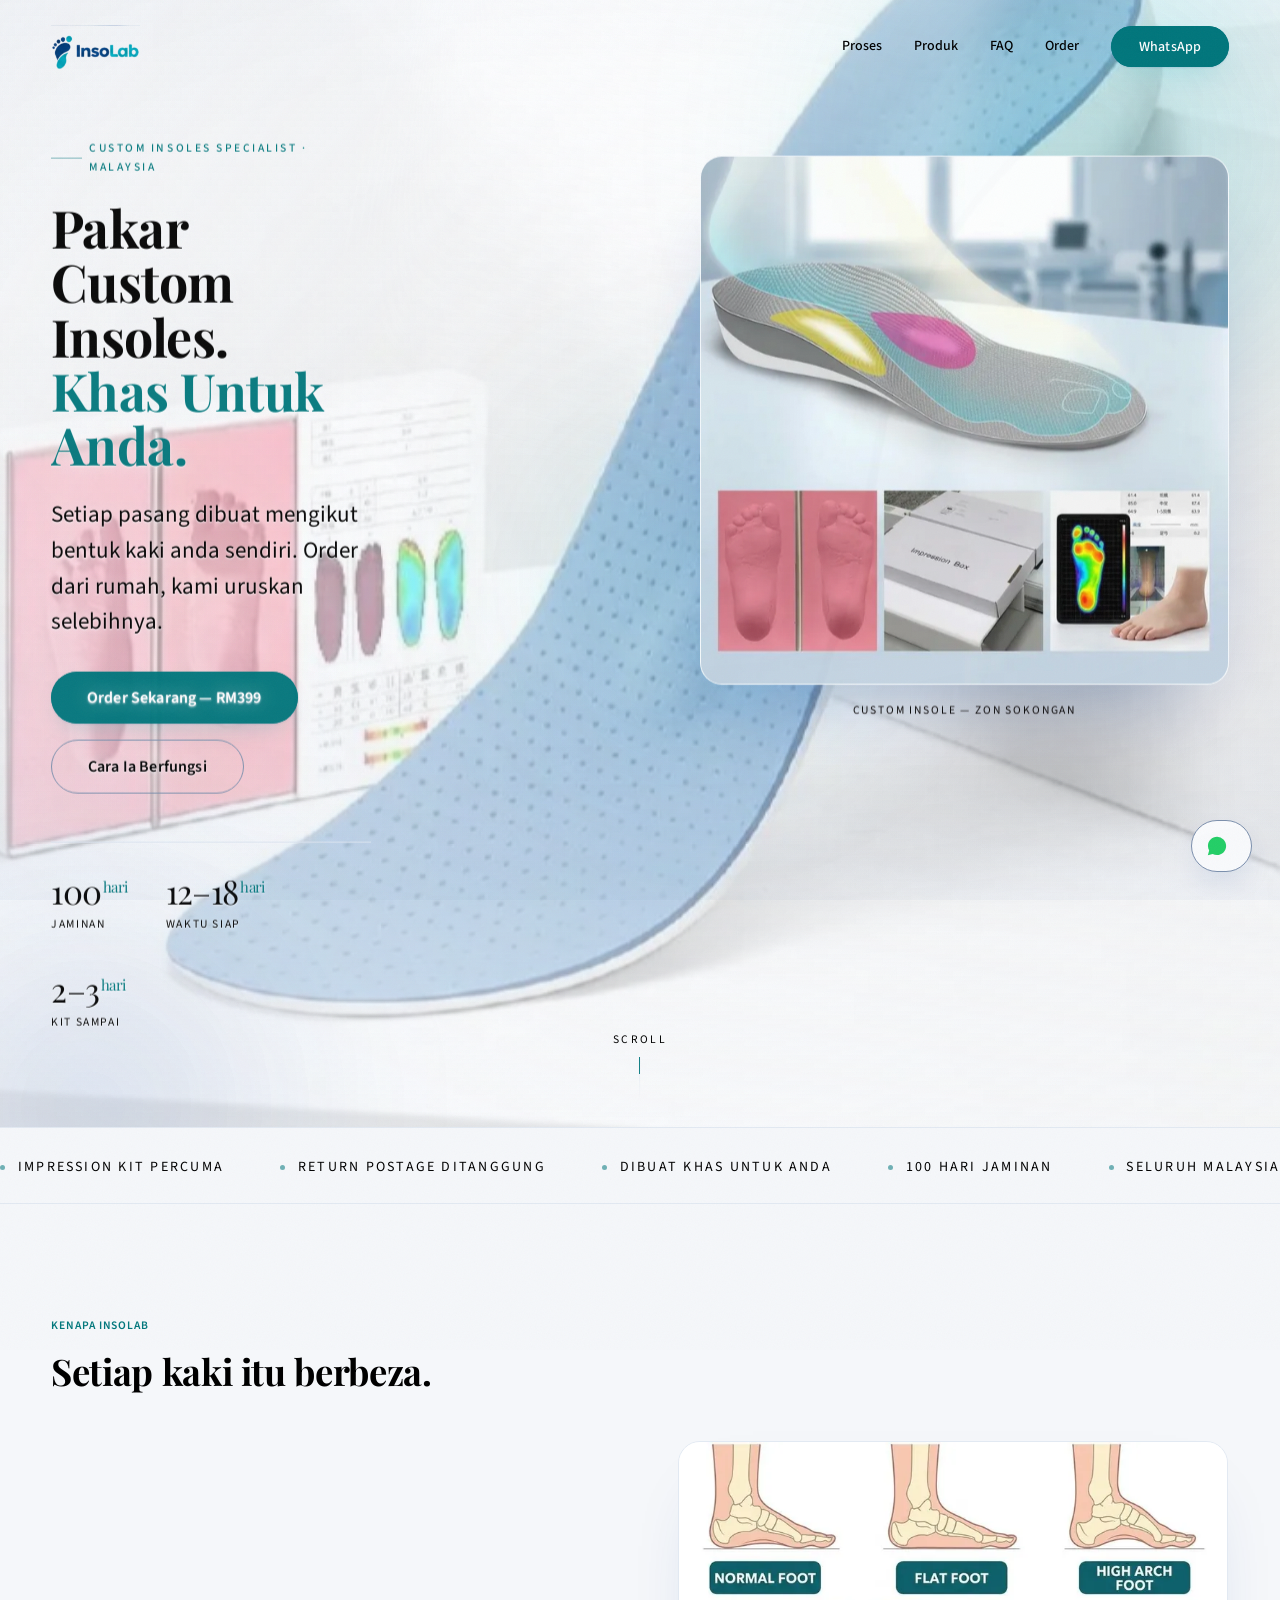
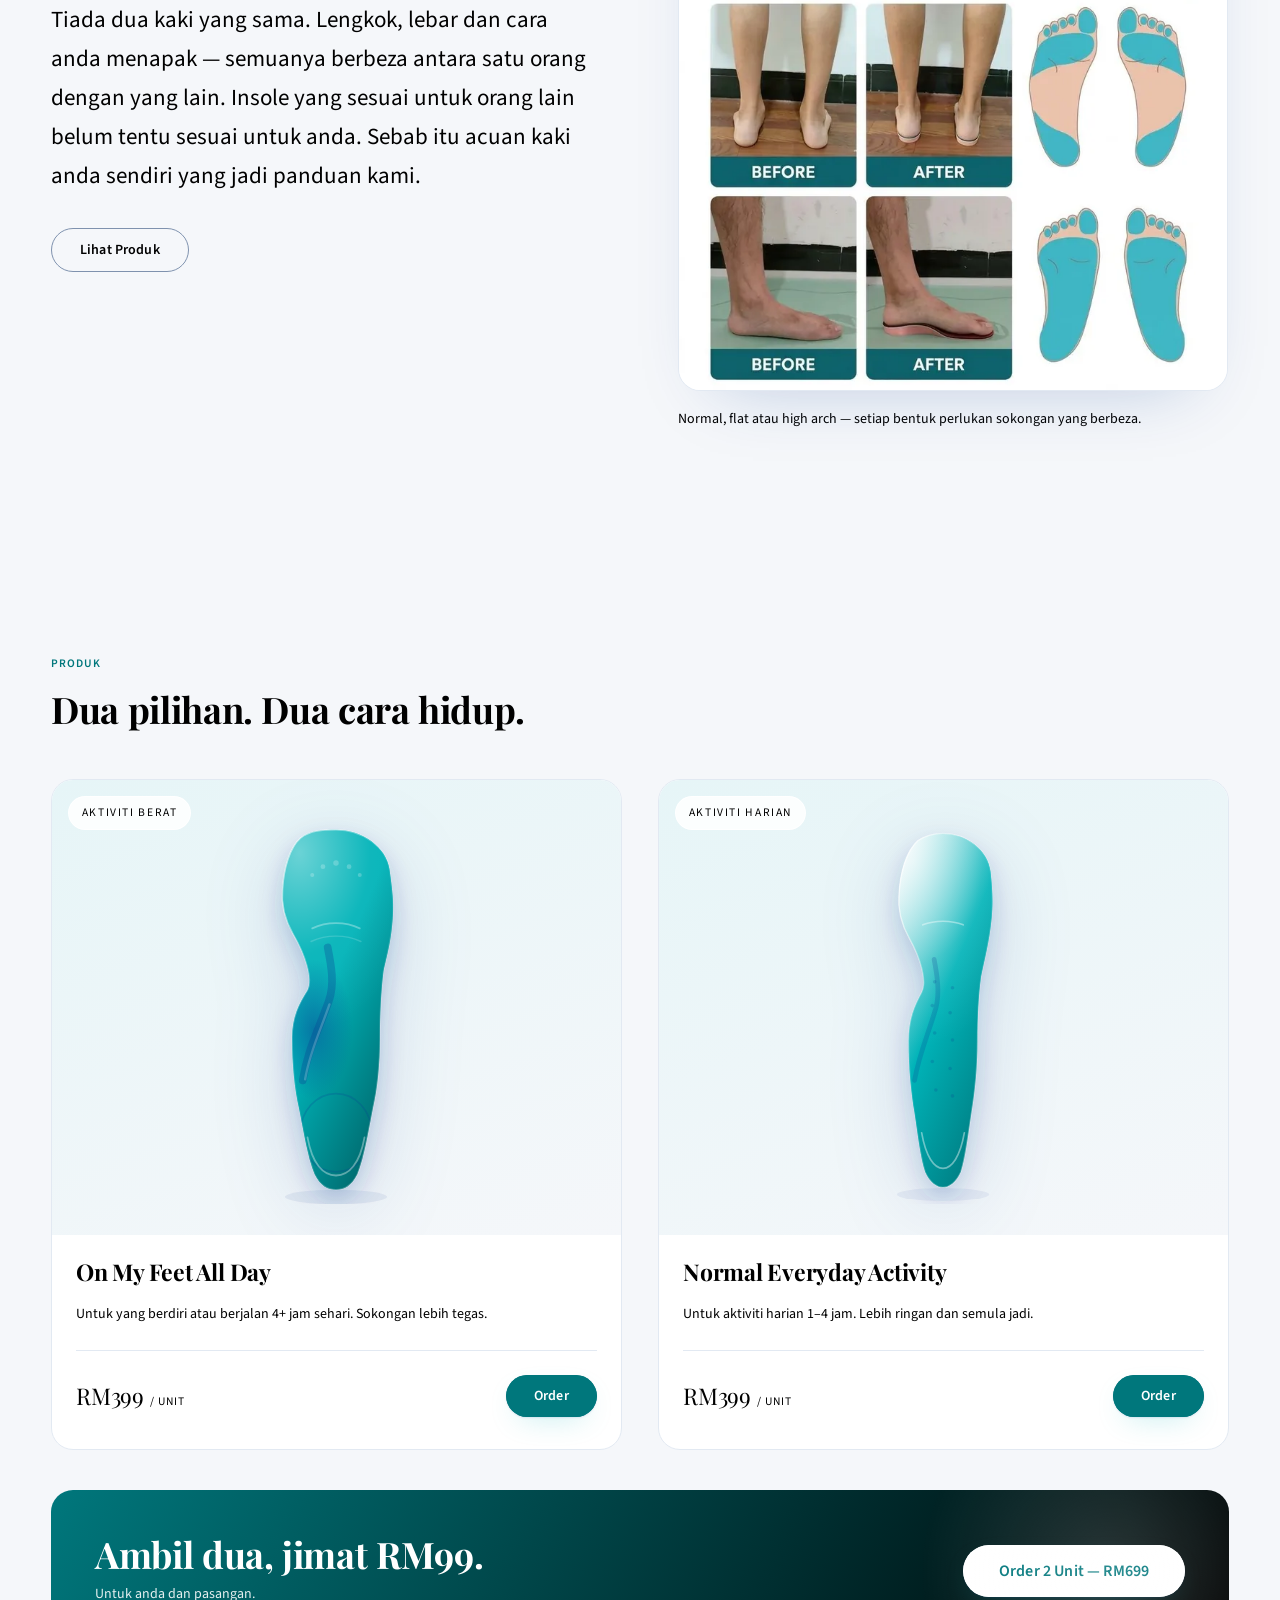
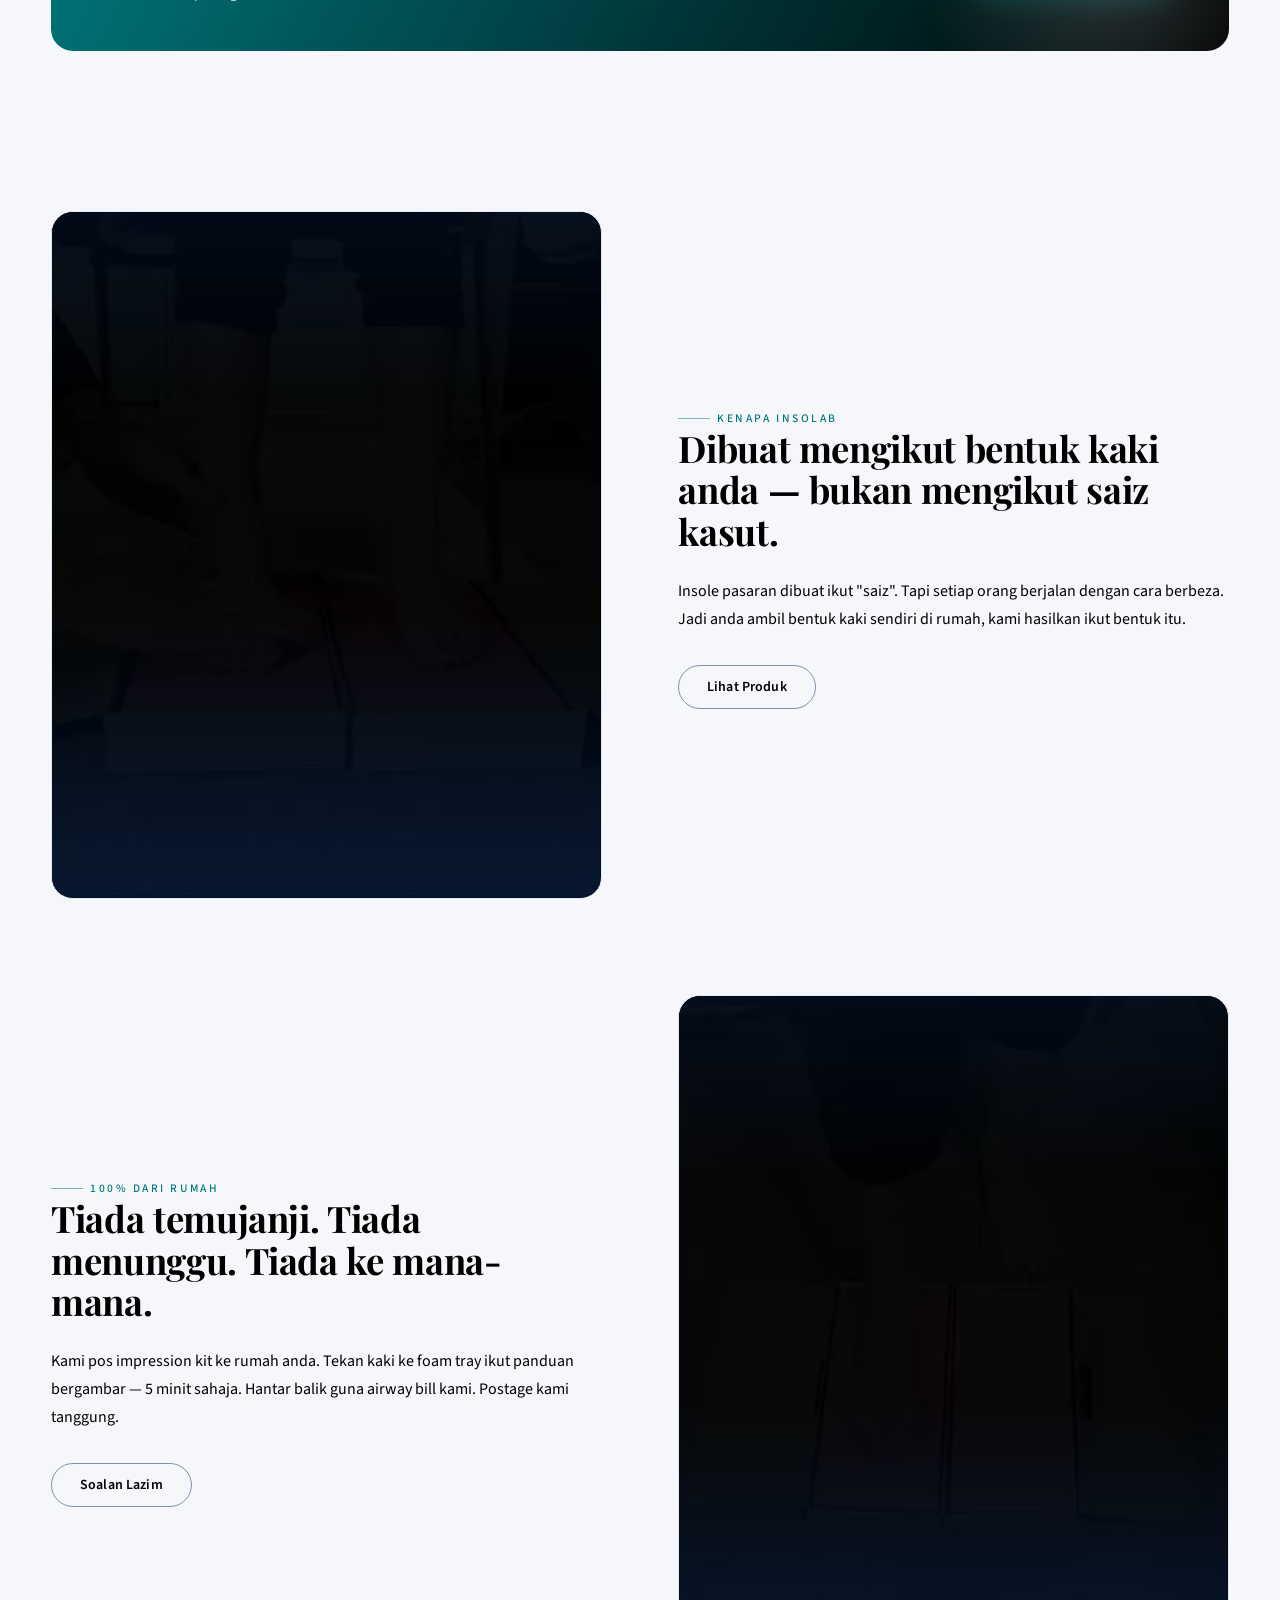
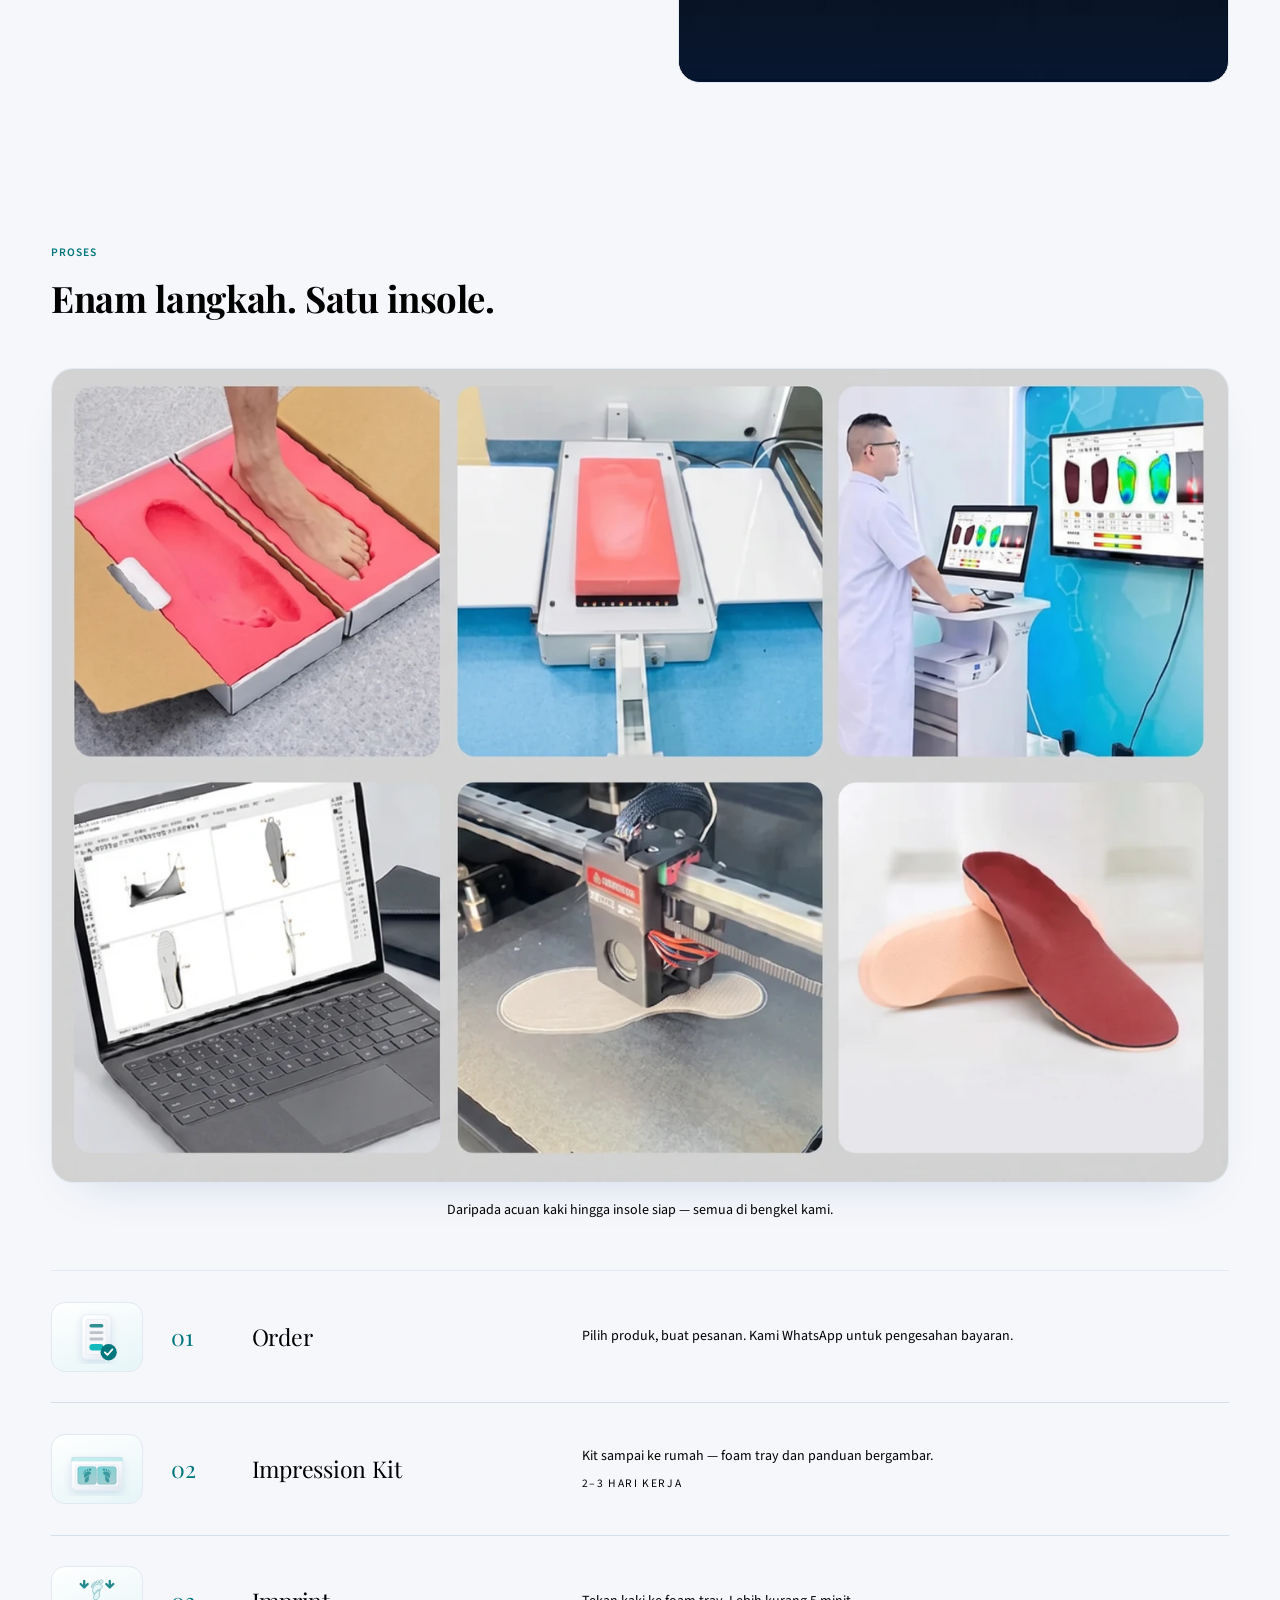
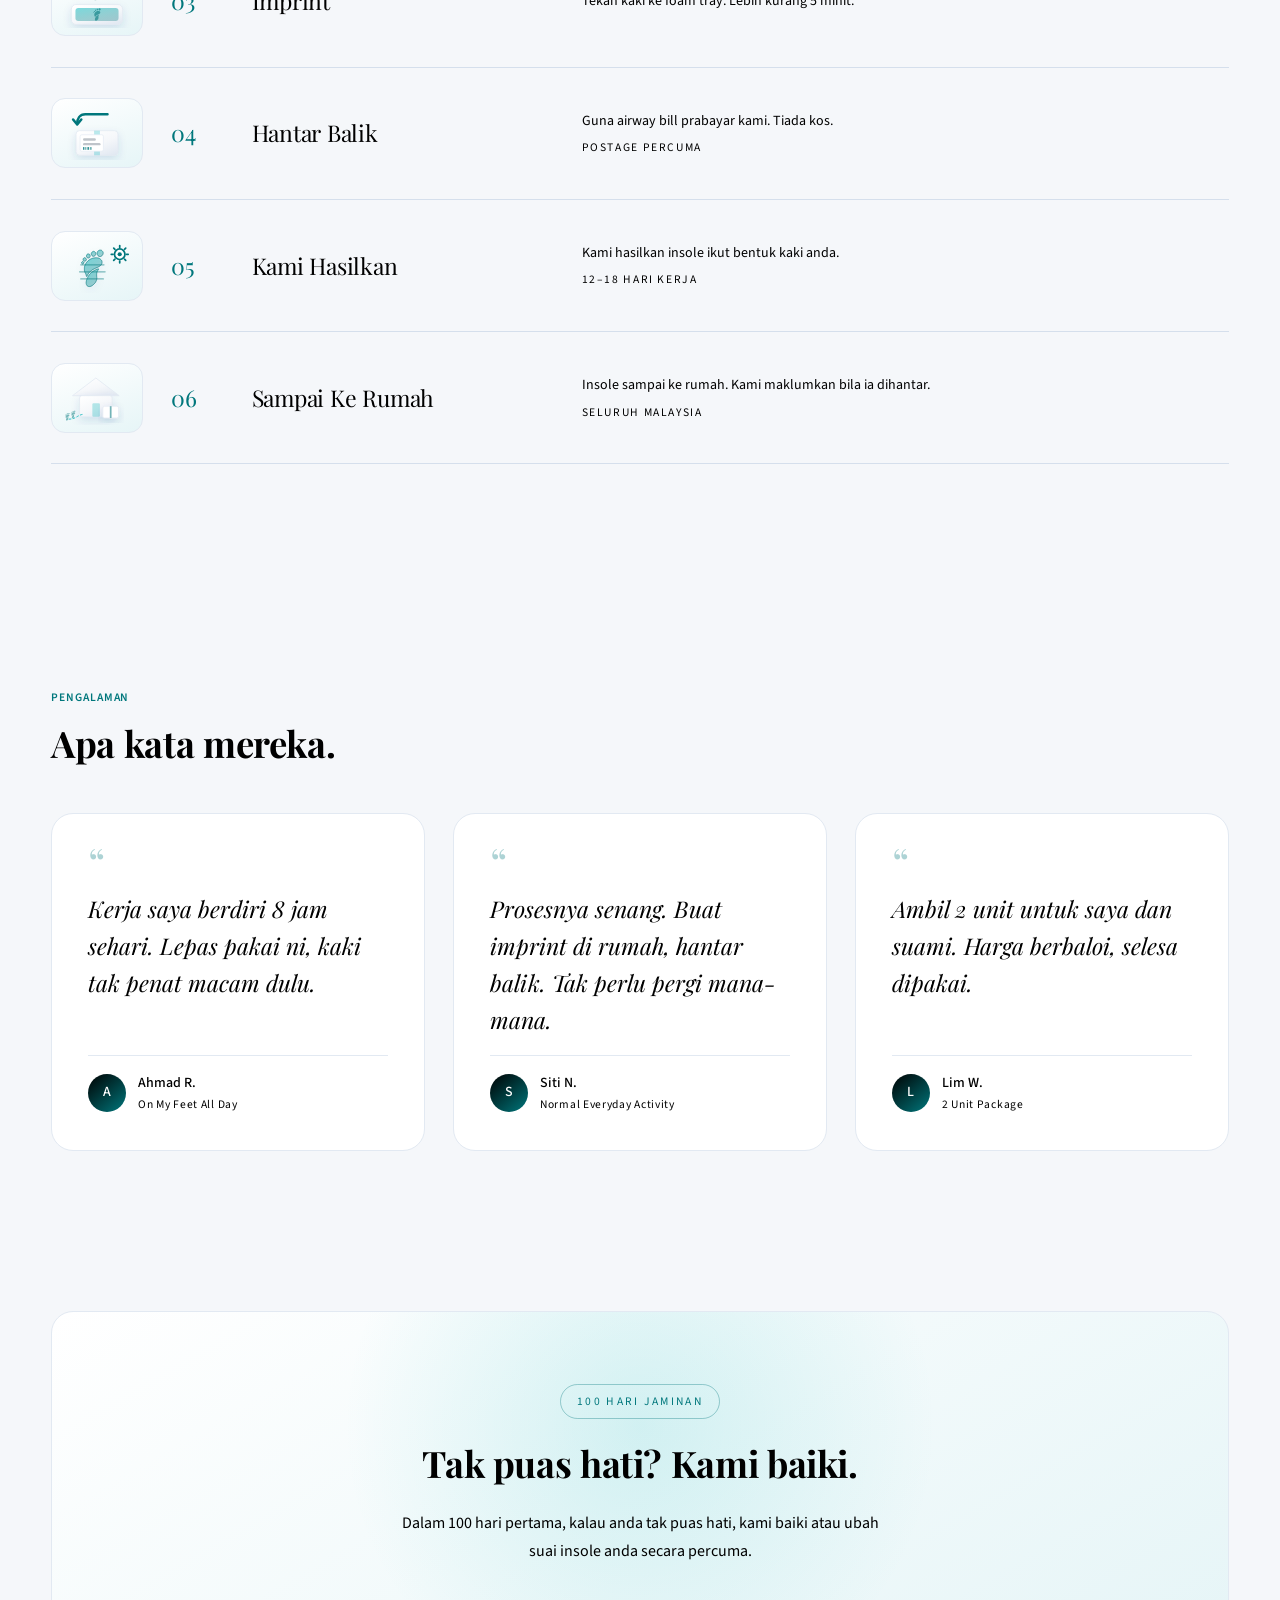
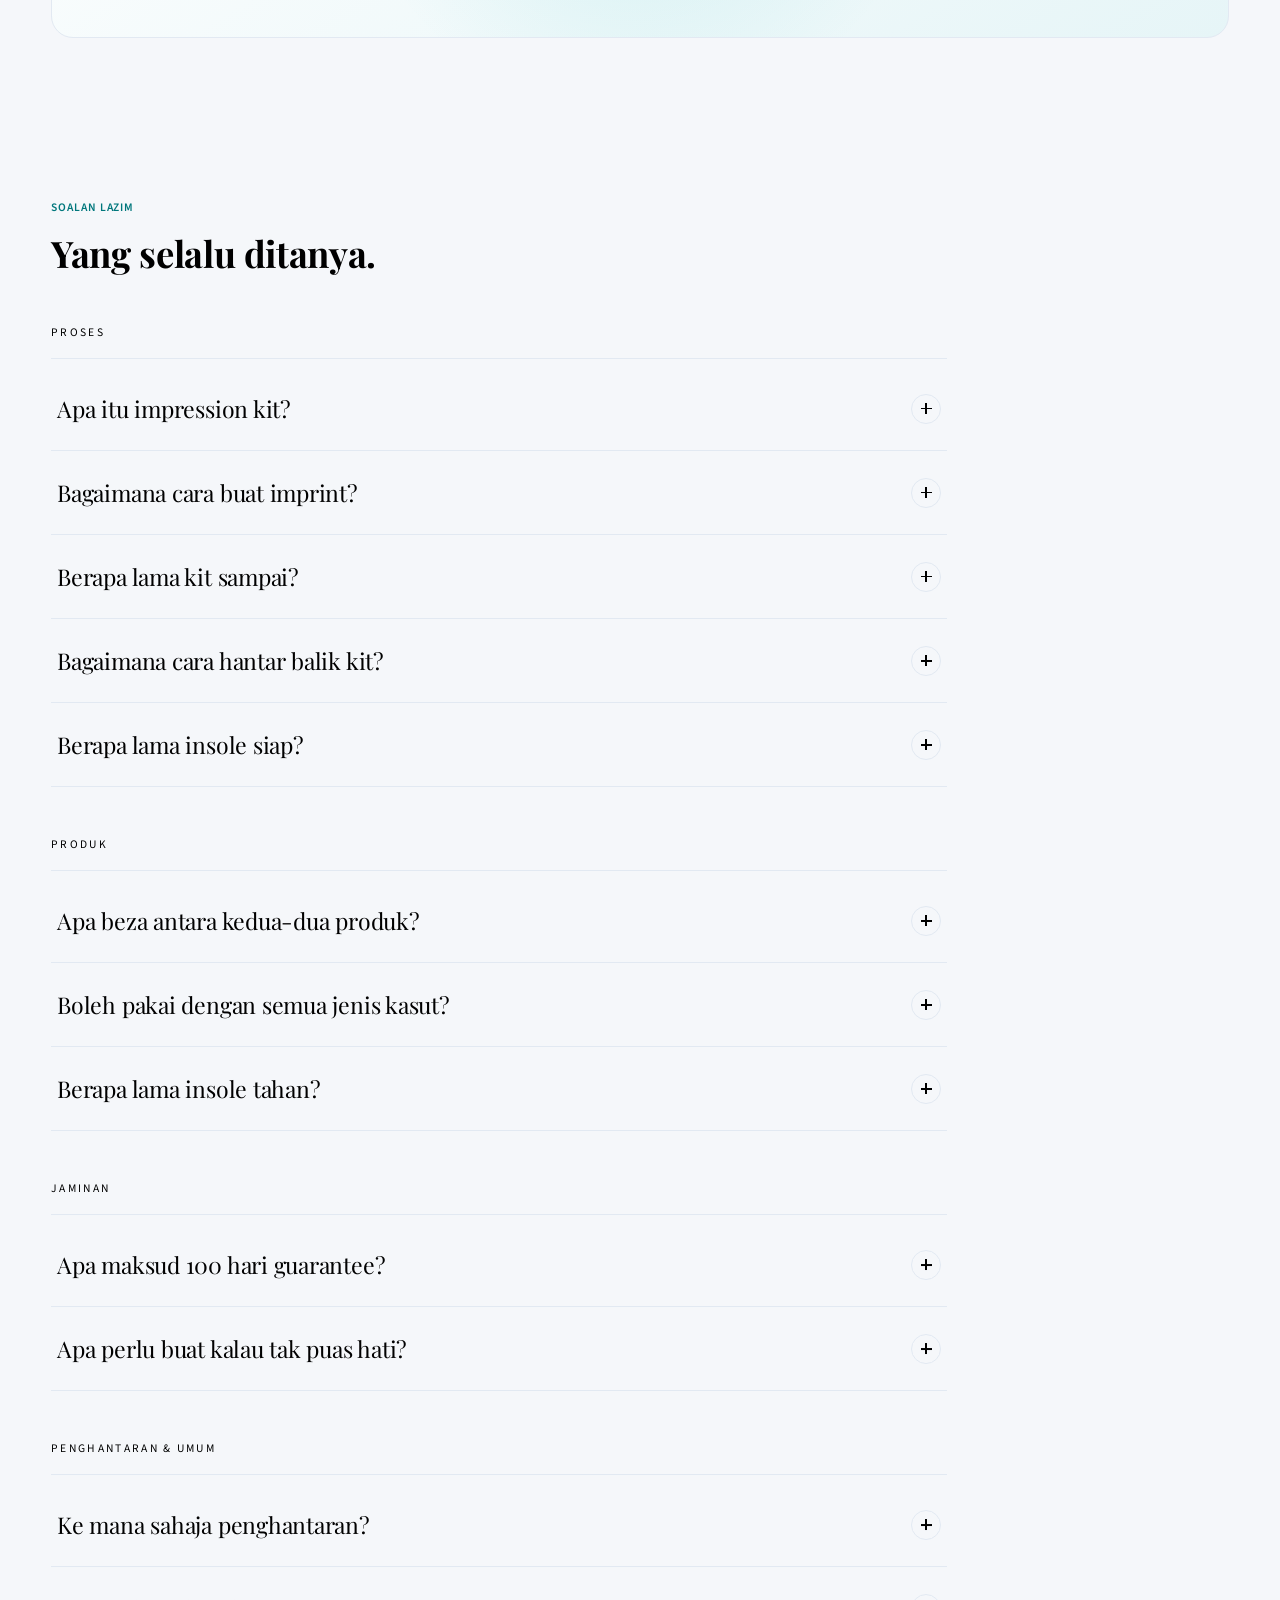
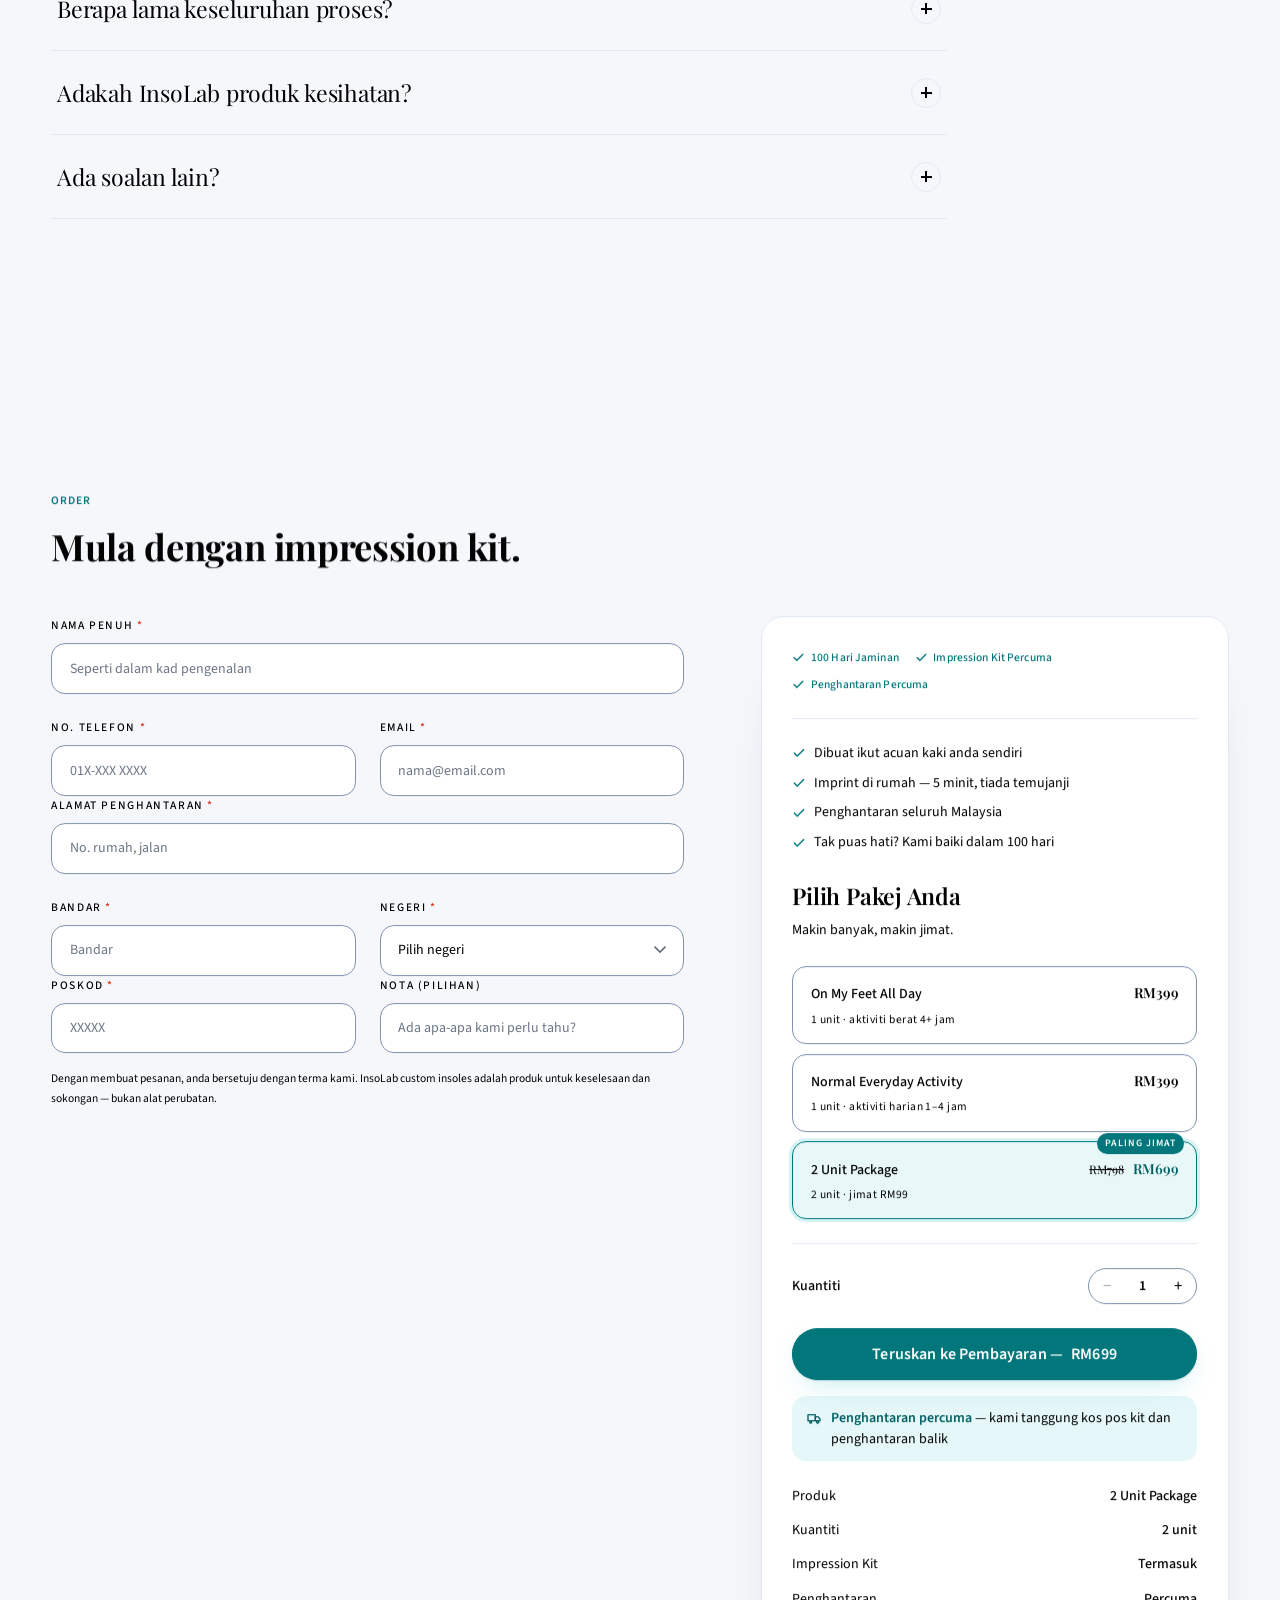
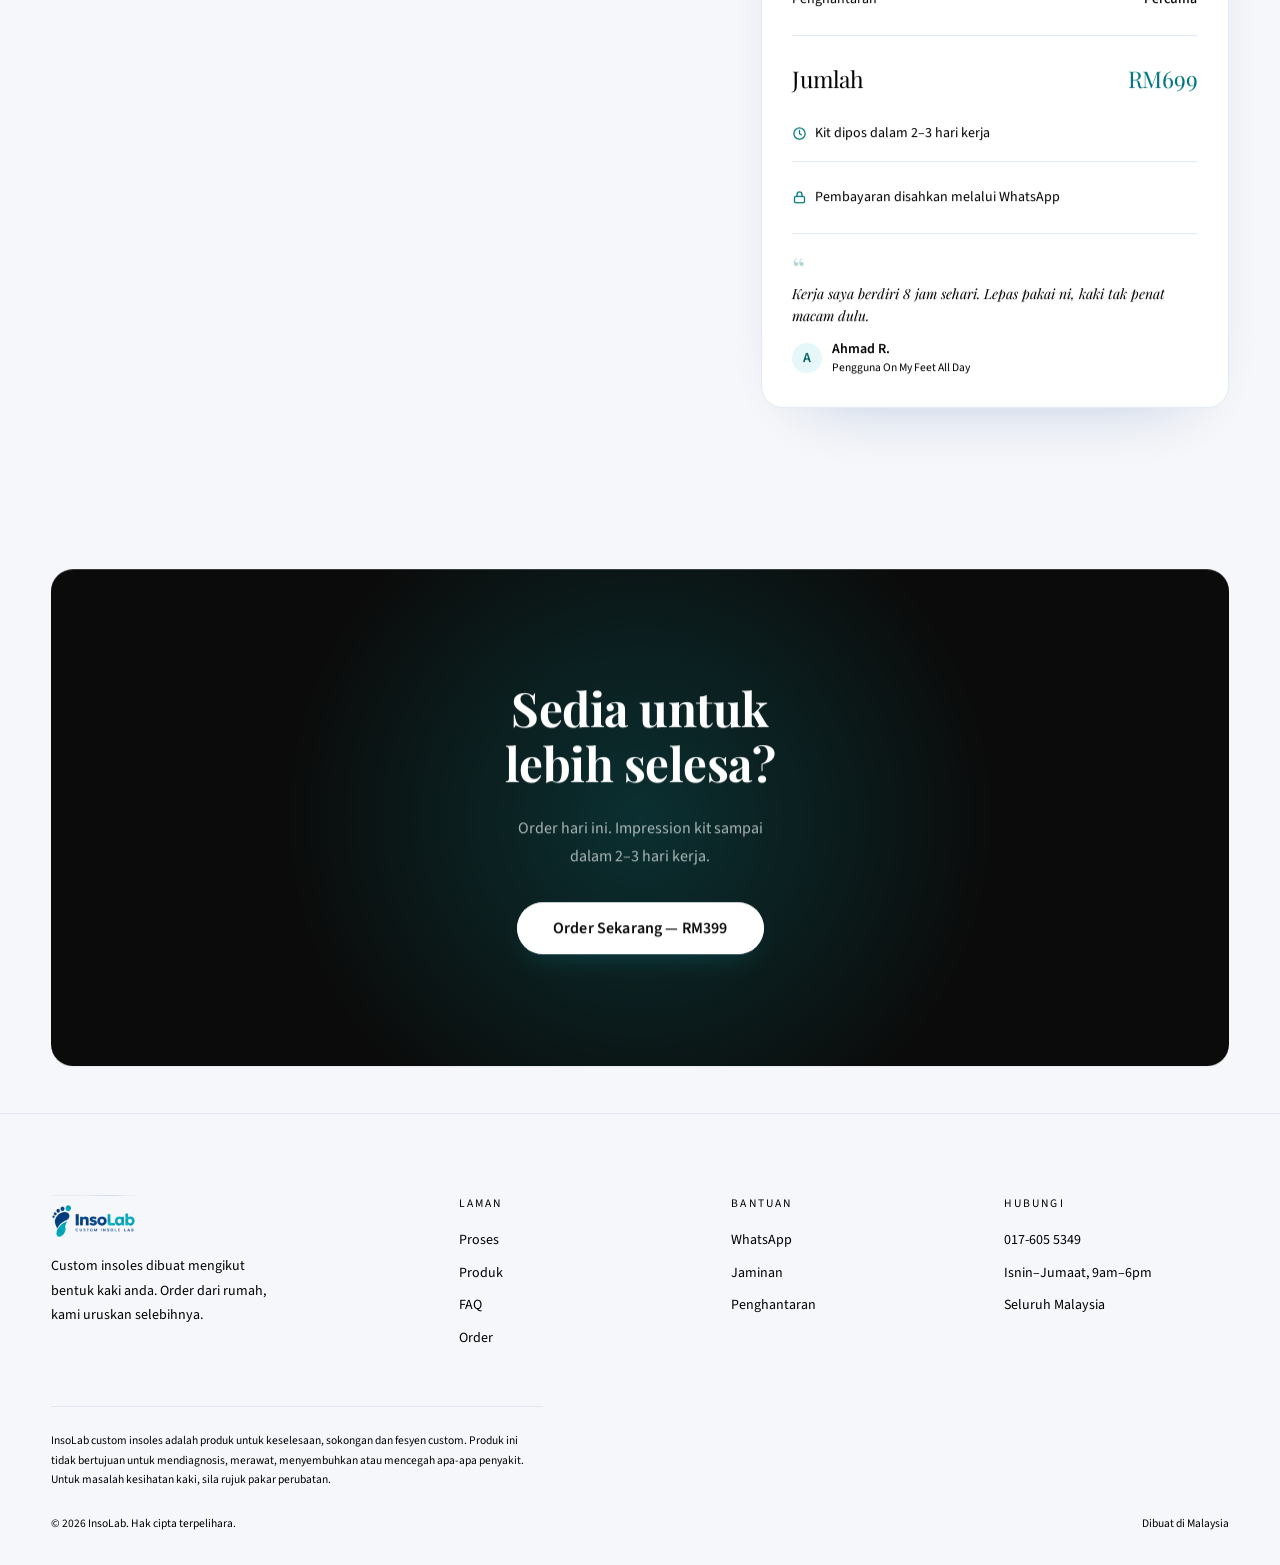
==== index.html @ 9525dfd7 "perf: defer video download, re-encode clips, fix portrait panel on tablet Videos were 4.5 MB and bot" ====
<!DOCTYPE html>
<html lang="ms">
<head>
<meta charset="UTF-8">
<meta name="viewport" content="width=device-width, initial-scale=1.0">
<title>InsoLab — Custom Insoles, Made for Your Feet</title>
<meta name="description" content="Custom insoles dibuat mengikut bentuk kaki anda. Order dari rumah, imprint sendiri, sampai dalam 12–18 hari kerja. Penghantaran seluruh Malaysia.">
<meta name="theme-color" content="#F5F7FA">
<meta property="og:title" content="InsoLab — Custom Insoles, Made for Your Feet">
<meta property="og:description" content="Custom insoles dibuat mengikut bentuk kaki anda. Order dari rumah, kami uruskan selebihnya.">
<meta property="og:type" content="website">
<meta property="og:image" content="https://maryamstore6.github.io/insolab-cinematic/assets/og-image.png">
<meta property="og:image:width" content="1200">
<meta property="og:image:height" content="630">
<meta property="og:image:alt" content="InsoLab — custom insole dengan zon sokongan arch dan pad metatarsal, bersama kit acuan kaki">
<meta property="og:url" content="https://maryamstore6.github.io/insolab-cinematic/">
<meta property="og:site_name" content="InsoLab">
<meta property="og:locale" content="ms_MY">
<meta name="twitter:card" content="summary_large_image">
<meta name="twitter:title" content="InsoLab — Custom Insoles, Made for Your Feet">
<meta name="twitter:description" content="Custom insoles dibuat mengikut bentuk kaki anda. Order dari rumah, imprint sendiri, sampai dalam 12–18 hari kerja.">
<meta name="twitter:image" content="https://maryamstore6.github.io/insolab-cinematic/assets/og-image.png">

<link rel="preconnect" href="https://fonts.googleapis.com">
<link rel="preconnect" href="https://fonts.gstatic.com" crossorigin>
<link href="https://fonts.googleapis.com/css2?family=Playfair+Display:ital,wght@0,400;0,600;0,700;1,400&family=Source+Sans+3:wght@400;500;600&display=swap" rel="stylesheet">
<link rel="icon" href="assets/favicon.svg" type="image/svg+xml">
<link rel="apple-touch-icon" href="assets/favicon.svg">
<link rel="canonical" href="https://maryamstore6.github.io/insolab-cinematic/">
<meta name="robots" content="index, follow">
<script type="application/ld+json">
{
  "@context": "https://schema.org",
  "@graph": [
    {
      "@type": "Organization",
      "@id": "https://insolab.my/#organization",
      "name": "InsoLab",
      "description": "Custom insoles dibuat mengikut bentuk kaki anda sendiri. Order dari rumah, kami uruskan selebihnya.",
      "url": "https://insolab.my/",
      "logo": "https://maryamstore6.github.io/insolab-cinematic/assets/logo-lockup@2x.png",
      "areaServed": { "@type": "Country", "name": "Malaysia" },
      "contactPoint": {
        "@type": "ContactPoint",
        "telephone": "+60176055349",
        "contactType": "customer service",
        "availableLanguage": ["ms", "en"]
      }
    },
    {
      "@type": "Product",
      "name": "InsoLab Custom Insole",
      "description": "Insole custom yang dibuat mengikut acuan bentuk kaki anda sendiri. Untuk keselesaan dan sokongan — bukan alat perubatan.",
      "brand": { "@type": "Brand", "name": "InsoLab" },
      "image": "https://maryamstore6.github.io/insolab-cinematic/assets/hero-insole-kit-1024.jpg",
      "offers": [
        {
          "@type": "Offer",
          "name": "On My Feet All Day",
          "price": "399",
          "priceCurrency": "MYR",
          "availability": "https://schema.org/InStock"
        },
        {
          "@type": "Offer",
          "name": "Normal Everyday Activity",
          "price": "399",
          "priceCurrency": "MYR",
          "availability": "https://schema.org/InStock"
        },
        {
          "@type": "Offer",
          "name": "2 Unit Package",
          "price": "699",
          "priceCurrency": "MYR",
          "availability": "https://schema.org/InStock"
        }
      ]
    }
  ]
}
</script>
<link rel="stylesheet" href="css/style.css?v=41">
</head>
<body class="is-loading">

<!-- ============ PRELOADER ============ -->
<div class="loader" id="loader">
  <div class="loader-mark">
    <img src="assets/logo-lockup@2x.png" srcset="assets/logo-lockup@2x.png 2x, assets/logo-lockup@3x.png 3x" alt="InsoLab — Custom Insole Lab" width="300" height="155">
  </div>
  <div class="loader-track"><div class="loader-bar" id="loader-bar"></div></div>
  <div class="loader-pct" id="loader-pct">000%</div>
</div>

<!-- ============ FILM TEXTURE ============ -->
<div class="grain" aria-hidden="true"></div>
<div class="vignette" aria-hidden="true"></div>
<div class="progress" aria-hidden="true"></div>

<!-- ============ HEADER ============ -->
<header class="hdr">
  <div class="wrap hdr-inner">
    <a href="#top" class="brand" aria-label="InsoLab — Custom Insole Lab">
      <img src="assets/logo-header@2x.png" srcset="assets/logo-header@2x.png 2x, assets/logo-header@3x.png 3x" alt="InsoLab" width="300" height="155">
    </a>

    <button class="nav-toggle" id="nav-toggle" aria-label="Buka menu" aria-expanded="false" aria-controls="nav">
      <svg viewBox="0 0 24 24" stroke-linecap="round" aria-hidden="true"><line x1="3" y1="7" x2="21" y2="7"/><line x1="3" y1="12" x2="21" y2="12"/><line x1="3" y1="17" x2="21" y2="17"/></svg>
    </button>
  </div>
</header>

<!-- The nav lives OUTSIDE .hdr: the header has transform/will-change/
     backdrop-filter, which would make it the containing block for a
     position:fixed overlay and clamp the menu to the header's height. -->
<nav class="nav" id="nav">
  <button class="nav-close" id="nav-close" aria-label="Tutup menu">
    <svg viewBox="0 0 24 24" stroke-linecap="round" aria-hidden="true"><line x1="6" y1="6" x2="18" y2="18"/><line x1="18" y1="6" x2="6" y2="18"/></svg>
  </button>
  <span class="nav-brand">
    <img src="assets/logo-lockup@2x.png" srcset="assets/logo-lockup@2x.png 2x, assets/logo-lockup@3x.png 3x" alt="InsoLab — Custom Insole Lab" width="300" height="155">
  </span>
  <a href="#process">Proses</a>
  <a href="#products">Produk</a>
  <a href="#faq">FAQ</a>
  <a href="#order">Order</a>
  <a href="https://wa.me/60176055349" target="_blank" rel="noopener" class="btn btn--primary">WhatsApp</a>
</nav>

<main id="top">

<!-- ============ HERO ============ -->
<section class="hero" id="hero">
  <div class="hero-bg" aria-hidden="true">
    <picture>
      <source media="(max-width: 768px)" srcset="assets/hero-product-mobile.webp" type="image/webp">
      <source media="(max-width: 1200px)" srcset="assets/hero-product-tablet.webp" type="image/webp">
      <source srcset="assets/hero-product-desktop.webp" type="image/webp">
      <img src="assets/hero-product.jpg" alt="" class="hero-bg-img" loading="eager" fetchpriority="high" aria-hidden="true">
    </picture>
    <div class="hero-bg-overlay"></div>
  </div>
  <div class="hero-bloom hero-bloom--1" aria-hidden="true"></div>
  <div class="hero-bloom hero-bloom--2" aria-hidden="true"></div>
  <div class="hero-bloom hero-bloom--3" aria-hidden="true"></div>
  <div class="hero-shaft" aria-hidden="true"></div>

  <div class="wrap hero-inner">
    <div class="hero-copy">
      <span class="eyebrow">Custom Insoles Specialist · Malaysia</span>

      <h1 class="hero-title">
        <span class="line-mask"><span class="line-inner">Pakar Custom Insoles.</span></span>
        <span class="line-mask"><span class="line-inner"><em>Khas Untuk Anda.</em></span></span>
      </h1>

      <p class="hero-sub">
        Setiap pasang dibuat mengikut bentuk kaki anda sendiri.
        Order dari rumah, kami uruskan selebihnya.
      </p>

      <div class="hero-actions">
        <a href="#order" class="btn btn--primary btn--lg">Order Sekarang — RM399</a>
        <a href="#process" class="btn btn--ghost btn--lg">Cara Ia Berfungsi</a>
      </div>

      <div class="hero-meta">
        <div class="hero-meta-item">
          <div class="hero-meta-num">100<sup>hari</sup></div>
          <div class="hero-meta-label">Jaminan</div>
        </div>
        <div class="hero-meta-item">
          <div class="hero-meta-num">12–18<sup>hari</sup></div>
          <div class="hero-meta-label">Waktu siap</div>
        </div>
        <div class="hero-meta-item">
          <div class="hero-meta-num">2–3<sup>hari</sup></div>
          <div class="hero-meta-label">Kit sampai</div>
        </div>
      </div>
    </div>

    <div class="hero-visual">
      <picture>
        <source
          media="(max-width: 768px)"
          srcset="assets/hero-insole-kit-420.webp 420w, assets/hero-insole-kit-640.webp 640w"
          sizes="92vw" type="image/webp">
        <source
          srcset="assets/hero-insole-kit-420.webp 420w, assets/hero-insole-kit-640.webp 640w, assets/hero-insole-kit-820.webp 820w, assets/hero-insole-kit-1024.webp 1024w"
          sizes="(max-width: 1400px) 46vw, 620px" type="image/webp">
        <img
          src="assets/hero-insole-kit-820.jpg"
          srcset="assets/hero-insole-kit-420.jpg 420w, assets/hero-insole-kit-640.jpg 640w, assets/hero-insole-kit-820.jpg 820w, assets/hero-insole-kit-1024.jpg 1024w"
          sizes="(max-width: 1400px) 46vw, 620px"
          alt="InsoLab — insole custom dengan zon sokongan arch kuning dan pad metatarsal pink, bersama kit acuan kaki dan analisis tekanan kaki"
          class="hero-visual-img"
          width="1024" height="1024"
          fetchpriority="high" decoding="async" aria-hidden="true">
      </picture>
      <p class="hero-visual-caption">Custom Insole — Zon Sokongan</p>
    </div>
  </div>

  <div class="scroll-hint" aria-hidden="true">
    <span>Scroll</span>
    <span class="scroll-hint-line"></span>
  </div>
</section>

<!-- ============ MARQUEE ============ -->
<div class="marquee" aria-hidden="true">
  <div class="marquee-track">
    <span class="marquee-item">Impression Kit Percuma</span>
    <span class="marquee-item">Return Postage Ditanggung</span>
    <span class="marquee-item">Dibuat Khas Untuk Anda</span>
    <span class="marquee-item">100 Hari Jaminan</span>
    <span class="marquee-item">Seluruh Malaysia</span>
    <span class="marquee-item">Impression Kit Percuma</span>
    <span class="marquee-item">Return Postage Ditanggung</span>
    <span class="marquee-item">Dibuat Khas Untuk Anda</span>
    <span class="marquee-item">100 Hari Jaminan</span>
    <span class="marquee-item">Seluruh Malaysia</span>
  </div>
</div>

<!-- ============ KENAPA INSOLAB ============ -->
<section class="section" id="kenapa">
  <div class="wrap">
    <div class="section-head" data-reveal style="margin-bottom:var(--s-5)">
      <span class="eyebrow">Kenapa InsoLab</span>
      <h2 style="font-size:var(--t-lg);margin-top:var(--s-2)">Setiap kaki itu berbeza.</h2>
    </div>

    <div class="split" data-reveal>
      <div class="split-copy">
        <p class="lead">
          Tiada dua kaki yang sama. Lengkok, lebar dan cara anda menapak — semuanya berbeza
          antara satu orang dengan yang lain. Insole yang sesuai untuk orang lain belum tentu
          sesuai untuk anda. Sebab itu acuan kaki anda sendiri yang jadi panduan kami.
        </p>
        <a href="#products" class="btn btn--ghost">Lihat Produk</a>
      </div>

      <figure class="statement-figure" id="arch" data-reveal>
        <picture>
          <source
            media="(max-width: 640px)"
            srcset="assets/arch-types-380.webp 380w, assets/arch-types-560.webp 560w"
            sizes="92vw" type="image/webp">
          <source
            srcset="assets/arch-types-380.webp 380w, assets/arch-types-560.webp 560w, assets/arch-types-760.webp 760w, assets/arch-types-1024.webp 1024w"
            sizes="(max-width: 900px) 92vw, 44vw" type="image/webp">
          <img
            src="assets/arch-types-760.jpg"
            srcset="assets/arch-types-380.jpg 380w, assets/arch-types-560.jpg 560w, assets/arch-types-760.jpg 760w, assets/arch-types-1024.jpg 1024w"
            sizes="(max-width: 900px) 92vw, 44vw"
            alt="Tiga jenis bentuk kaki — normal, flat dan high arch — dengan perbandingan sokongan"
            class="statement-img"
            width="1024" height="1024"
            decoding="async">
        </picture>
        <figcaption>Normal, flat atau high arch — setiap bentuk perlukan sokongan yang berbeza.</figcaption>
      </figure>
    </div>
  </div>
</section>

<!-- ============ PRODUCTS ============ -->
<section class="section" id="products">
  <div class="wrap">
    <div class="section-head" data-reveal style="margin-bottom:var(--s-5)">
      <span class="eyebrow">Produk</span>
      <h2 style="font-size:var(--t-lg);margin-top:var(--s-2)">Dua pilihan. Dua cara hidup.</h2>
    </div>

    <div class="product-grid" data-reveal-group>
      <article class="product-card" data-reveal>
        <div class="product-media">
          <span class="product-badge">Aktiviti Berat</span>
          <img src="assets/insole-support.svg" alt="InsoLab On My Feet All Day — insole dengan sokongan tegas" class="product-art" width="320" height="660" loading="eager" fetchpriority="high">
        </div>
        <div class="product-body">
          <h3 class="product-name">On My Feet All Day</h3>
          <p class="product-desc">
            Untuk yang berdiri atau berjalan 4+ jam sehari. Sokongan lebih tegas.
          </p>
          <div class="product-foot">
            <div class="product-price">RM399 <small>/ unit</small></div>
            <a href="#order" class="btn btn--primary">Order</a>
          </div>
        </div>
      </article>

      <article class="product-card" data-reveal>
        <div class="product-media">
          <span class="product-badge">Aktiviti Harian</span>
          <img src="assets/insole-everyday.svg" alt="InsoLab Normal Everyday Activity — insole ringan untuk harian" class="product-art" width="320" height="660" loading="eager" fetchpriority="high">
        </div>
        <div class="product-body">
          <h3 class="product-name">Normal Everyday Activity</h3>
          <p class="product-desc">
            Untuk aktiviti harian 1–4 jam. Lebih ringan dan semula jadi.
          </p>
          <div class="product-foot">
            <div class="product-price">RM399 <small>/ unit</small></div>
            <a href="#order" class="btn btn--primary">Order</a>
          </div>
        </div>
      </article>
    </div>

    <div class="bundle-strip" data-reveal>
      <div>
        <h3>Ambil dua, jimat RM99.</h3>
        <p>Untuk anda dan pasangan.</p>
      </div>
      <a href="#order" class="btn btn--primary btn--lg">Order 2 Unit — RM699</a>
    </div>
  </div>
</section>

<!-- ============ SPLIT 1 — kenapa ============ -->
<section class="section section--tight">
  <div class="wrap split">
    <div class="split-visual split-visual--video">
      <video class="split-visual-film"
             poster="assets/video/imprint-guide-poster.jpg"
             preload="none" muted loop playsinline
             width="720" height="960"
             aria-label="Teknik menekan kaki ke foam tray untuk mengambil bentuk kaki">
        <source src="assets/video/imprint-guide.webm" type="video/webm">
        <source src="assets/video/imprint-guide.mp4" type="video/mp4">
      </video>
    </div>
    <div class="split-copy" data-reveal>
      <span class="eyebrow">Kenapa InsoLab</span>
      <h2>Dibuat mengikut bentuk kaki anda — bukan mengikut saiz kasut.</h2>
      <p>
        Insole pasaran dibuat ikut "saiz". Tapi setiap orang berjalan dengan cara berbeza.
        Jadi anda ambil bentuk kaki sendiri di rumah, kami hasilkan ikut bentuk itu.
      </p>
      <a href="#products" class="btn btn--ghost">Lihat Produk</a>
    </div>
  </div>
</section>

<!-- ============ SPLIT 2 — proses di rumah ============ -->
<section class="section section--tight">
  <div class="wrap split split--flip">
    <div class="split-visual split-visual--video">
      <video class="split-visual-film"
             poster="assets/video/imprint-adult-poster.jpg"
             preload="none" muted loop playsinline
             width="720" height="1252"
             aria-label="Pelanggan membuat imprint kaki sendiri di rumah">
        <source src="assets/video/imprint-adult.webm" type="video/webm">
        <source src="assets/video/imprint-adult.mp4" type="video/mp4">
      </video>
    </div>
    <div class="split-copy" data-reveal>
      <span class="eyebrow">100% Dari Rumah</span>
      <h2>Tiada temujanji. Tiada menunggu. Tiada ke mana-mana.</h2>
      <p>
        Kami pos impression kit ke rumah anda. Tekan kaki ke foam tray ikut panduan
        bergambar — 5 minit sahaja. Hantar balik guna airway bill kami. Postage kami tanggung.
      </p>
      <a href="#faq" class="btn btn--ghost">Soalan Lazim</a>
    </div>
  </div>
</section>

<!-- ============ PROCESS ============ -->
<section class="section" id="process">
  <div class="wrap">
    <div class="section-head" data-reveal style="margin-bottom:var(--s-5)">
      <span class="eyebrow">Proses</span>
      <h2 style="font-size:var(--t-lg);margin-top:var(--s-2)">Enam langkah. Satu insole.</h2>
    </div>

    <figure class="process-figure" data-reveal style="margin:0 0 var(--s-5)">
      <picture>
        <source
          media="(max-width: 640px)"
          srcset="assets/process-workflow-380.webp 380w, assets/process-workflow-560.webp 560w"
          sizes="92vw" type="image/webp">
        <source
          srcset="assets/process-workflow-380.webp 380w, assets/process-workflow-560.webp 560w, assets/process-workflow-760.webp 760w, assets/process-workflow-1024.webp 1024w, assets/process-workflow-1440.webp 1440w, assets/process-workflow-1920.webp 1920w, assets/process-workflow-2496.webp 2496w"
          sizes="(max-width: 900px) 92vw, min(1100px, 92vw)" type="image/webp">
        <img
          src="assets/process-workflow-760.jpg"
          srcset="assets/process-workflow-380.jpg 380w, assets/process-workflow-560.jpg 560w, assets/process-workflow-760.jpg 760w, assets/process-workflow-1024.jpg 1024w, assets/process-workflow-1440.jpg 1440w, assets/process-workflow-1920.jpg 1920w, assets/process-workflow-2496.jpg 2496w"
          sizes="(max-width: 900px) 92vw, min(1100px, 92vw)"
          alt="Enam langkah proses InsoLab — acuan kaki, analisis tekanan, reka bentuk CAD, pengilangan CNC, hingga insole siap"
          class="process-figure-img"
          width="2496" height="1728"
          loading="lazy" decoding="async">
      </picture>
      <figcaption>Daripada acuan kaki hingga insole siap — semua di bengkel kami.</figcaption>
    </figure>

    <div class="process-list">
      <div class="process-row">
        <div class="process-visual"><img src="assets/process/01-order.svg" alt="" width="120" height="92" loading="lazy" aria-hidden="true"></div>
        <div class="process-num">01</div>
        <div class="process-name">Order</div>
        <div class="process-body">
          <div class="process-desc">Pilih produk, buat pesanan. Kami WhatsApp untuk pengesahan bayaran.</div>
        </div>
      </div>
      <div class="process-row">
        <div class="process-visual"><img src="assets/process/02-kit.svg" alt="" width="120" height="92" loading="lazy" aria-hidden="true"></div>
        <div class="process-num">02</div>
        <div class="process-name">Impression Kit</div>
        <div class="process-body">
          <div class="process-desc">Kit sampai ke rumah — foam tray dan panduan bergambar.</div>
          <div class="process-time">2–3 hari kerja</div>
        </div>
      </div>
      <div class="process-row">
        <div class="process-visual"><img src="assets/process/03-imprint.svg" alt="" width="120" height="92" loading="lazy" aria-hidden="true"></div>
        <div class="process-num">03</div>
        <div class="process-name">Imprint</div>
        <div class="process-body">
          <div class="process-desc">Tekan kaki ke foam tray. Lebih kurang 5 minit.</div>
        </div>
      </div>
      <div class="process-row">
        <div class="process-visual"><img src="assets/process/04-return.svg" alt="" width="120" height="92" loading="lazy" aria-hidden="true"></div>
        <div class="process-num">04</div>
        <div class="process-name">Hantar Balik</div>
        <div class="process-body">
          <div class="process-desc">Guna airway bill prabayar kami. Tiada kos.</div>
          <div class="process-time">Postage percuma</div>
        </div>
      </div>
      <div class="process-row">
        <div class="process-visual"><img src="assets/process/05-make.svg" alt="" width="120" height="92" loading="lazy" aria-hidden="true"></div>
        <div class="process-num">05</div>
        <div class="process-name">Kami Hasilkan</div>
        <div class="process-body">
          <div class="process-desc">Kami hasilkan insole ikut bentuk kaki anda.</div>
          <div class="process-time">12–18 hari kerja</div>
        </div>
      </div>
      <div class="process-row">
        <div class="process-visual"><img src="assets/process/06-delivery.svg" alt="" width="120" height="92" loading="lazy" aria-hidden="true"></div>
        <div class="process-num">06</div>
        <div class="process-name">Sampai Ke Rumah</div>
        <div class="process-body">
          <div class="process-desc">Insole sampai ke rumah. Kami maklumkan bila ia dihantar.</div>
          <div class="process-time">Seluruh Malaysia</div>
        </div>
      </div>
    </div>
  </div>
</section>

<!-- ============ TESTIMONIALS ============ -->
<section class="section">
  <div class="wrap">
    <div class="section-head" data-reveal style="margin-bottom:var(--s-5)">
      <span class="eyebrow">Pengalaman</span>
      <h2 style="font-size:var(--t-lg);margin-top:var(--s-2)">Apa kata mereka.</h2>
    </div>

    <div class="quote-grid" data-reveal-group>
      <figure class="quote-card" data-reveal style="margin:0">
        <div class="quote-mark">&ldquo;</div>
        <blockquote class="quote-text" style="margin:0">
          Kerja saya berdiri 8 jam sehari. Lepas pakai ni, kaki tak penat macam dulu.
        </blockquote>
        <figcaption class="quote-who">
          <div class="quote-avatar">A</div>
          <div>
            <div class="quote-name">Ahmad R.</div>
            <div class="quote-role">On My Feet All Day</div>
          </div>
        </figcaption>
      </figure>

      <figure class="quote-card" data-reveal style="margin:0">
        <div class="quote-mark">&ldquo;</div>
        <blockquote class="quote-text" style="margin:0">
          Prosesnya senang. Buat imprint di rumah, hantar balik. Tak perlu pergi mana-mana.
        </blockquote>
        <figcaption class="quote-who">
          <div class="quote-avatar">S</div>
          <div>
            <div class="quote-name">Siti N.</div>
            <div class="quote-role">Normal Everyday Activity</div>
          </div>
        </figcaption>
      </figure>

      <figure class="quote-card" data-reveal style="margin:0">
        <div class="quote-mark">&ldquo;</div>
        <blockquote class="quote-text" style="margin:0">
          Ambil 2 unit untuk saya dan suami. Harga berbaloi, selesa dipakai.
        </blockquote>
        <figcaption class="quote-who">
          <div class="quote-avatar">L</div>
          <div>
            <div class="quote-name">Lim W.</div>
            <div class="quote-role">2 Unit Package</div>
          </div>
        </figcaption>
      </figure>
    </div>
  </div>
</section>

<!-- ============ GUARANTEE ============ -->
<section class="section section--tight">
  <div class="wrap">
    <div class="guarantee" data-reveal>
      <div class="guarantee-inner">
        <span class="guarantee-pill">100 Hari Jaminan</span>
        <h2>Tak puas hati? Kami baiki.</h2>
        <p>
          Dalam 100 hari pertama, kalau anda tak puas hati, kami baiki atau ubah suai
          insole anda secara percuma.
        </p>
      </div>
    </div>
  </div>
</section>

<!-- ============ FAQ ============ -->
<section class="section" id="faq">
  <div class="wrap">
    <div class="section-head" data-reveal style="margin-bottom:var(--s-5)">
      <span class="eyebrow">Soalan Lazim</span>
      <h2 style="font-size:var(--t-lg);margin-top:var(--s-2)">Yang selalu ditanya.</h2>
    </div>

    <div class="faq-wrap">
      <div class="faq-group" data-reveal>
        <div class="faq-group-title">Proses</div>

        <div class="faq-item">
          <button class="faq-q" aria-expanded="false" aria-controls="faq-a-1">
            Apa itu impression kit?
            <span class="faq-icon" aria-hidden="true"></span>
          </button>
          <div class="faq-a" id="faq-a-1" role="region"><div class="faq-a-inner">
            Impression kit ialah set yang mengandungi dua buah foam tray. Anda tekan kaki
            ke dalam tray untuk mengambil bentuk kaki anda. Bentuk itu kami gunakan sebagai
            rujukan untuk menghasilkan insole custom anda.
          </div></div>
        </div>

        <div class="faq-item">
          <button class="faq-q" aria-expanded="false" aria-controls="faq-a-2">
            Bagaimana cara buat imprint?
            <span class="faq-icon" aria-hidden="true"></span>
          </button>
          <div class="faq-a" id="faq-a-2" role="region"><div class="faq-a-inner">
            Mudah sahaja:
            <ul>
              <li>Buka foam tray dari kit.</li>
              <li>Letak tray di atas permukaan keras.</li>
              <li>Tekan kaki ke dalam tray dengan berat badan penuh.</li>
              <li>Pastikan seluruh tapak kaki terkesan dengan sekata.</li>
              <li>Ulang untuk kaki sebelah lagi.</li>
            </ul>
            Panduan bergambar ada dalam kit. Kalau keliru, WhatsApp kami.
          </div></div>
        </div>

        <div class="faq-item">
          <button class="faq-q" aria-expanded="false" aria-controls="faq-a-3">
            Berapa lama kit sampai?
            <span class="faq-icon" aria-hidden="true"></span>
          </button>
          <div class="faq-a" id="faq-a-3" role="region"><div class="faq-a-inner">
            2–3 hari kerja dari tarikh pesanan dan pembayaran disahkan.
          </div></div>
        </div>

        <div class="faq-item">
          <button class="faq-q" aria-expanded="false" aria-controls="faq-a-4">
            Bagaimana cara hantar balik kit?
            <span class="faq-icon" aria-hidden="true"></span>
          </button>
          <div class="faq-a" id="faq-a-4" role="region"><div class="faq-a-inner">
            Kit disertakan dengan airway bill prabayar. Masukkan tray yang telah digunakan
            ke dalam kotak, tampal airway bill tersebut, dan hantar di pejabat pos atau
            pusat penghantaran terdekat. Tiada kos untuk anda.
          </div></div>
        </div>

        <div class="faq-item">
          <button class="faq-q" aria-expanded="false" aria-controls="faq-a-5">
            Berapa lama insole siap?
            <span class="faq-icon" aria-hidden="true"></span>
          </button>
          <div class="faq-a" id="faq-a-5" role="region"><div class="faq-a-inner">
            12–18 hari kerja selepas kami terima impression kit anda. Kami akan maklumkan
            melalui WhatsApp atau email apabila insole siap dan dihantar.
          </div></div>
        </div>
      </div>

      <div class="faq-group" data-reveal>
        <div class="faq-group-title">Produk</div>

        <div class="faq-item">
          <button class="faq-q" aria-expanded="false" aria-controls="faq-a-6">
            Apa beza antara kedua-dua produk?
            <span class="faq-icon" aria-hidden="true"></span>
          </button>
          <div class="faq-a" id="faq-a-6" role="region"><div class="faq-a-inner">
            <strong>On My Feet All Day</strong> — untuk anda yang berdiri atau berjalan
            4+ jam sehari. Sokongan lebih tegas dan struktur lebih stabil.<br><br>
            <strong>Normal Everyday Activity</strong> — untuk aktiviti harian 1–4 jam.
            Rasa lebih ringan dan semula jadi.
          </div></div>
        </div>

        <div class="faq-item">
          <button class="faq-q" aria-expanded="false" aria-controls="faq-a-7">
            Boleh pakai dengan semua jenis kasut?
            <span class="faq-icon" aria-hidden="true"></span>
          </button>
          <div class="faq-a" id="faq-a-7" role="region"><div class="faq-a-inner">
            Sesuai untuk kebanyakan kasut yang mempunyai ruang mencukupi — kasut sukan,
            kasut kerja, kasut harian. Untuk kasut yang sangat ketat, mungkin perlu
            pertimbangan tambahan. Tanya kami di WhatsApp kalau tak pasti.
          </div></div>
        </div>

        <div class="faq-item">
          <button class="faq-q" aria-expanded="false" aria-controls="faq-a-8">
            Berapa lama insole tahan?
            <span class="faq-icon" aria-hidden="true"></span>
          </button>
          <div class="faq-a" id="faq-a-8" role="region"><div class="faq-a-inner">
            Tempoh penggunaan bergantung pada kekerapan dan cara penggunaan. Kalau anda
            rasa sokongan mula berkurang, hubungi kami — kami boleh nilaikan keadaan
            insole anda.
          </div></div>
        </div>
      </div>

      <div class="faq-group" data-reveal>
        <div class="faq-group-title">Jaminan</div>

        <div class="faq-item">
          <button class="faq-q" aria-expanded="false" aria-controls="faq-a-9">
            Apa maksud 100 hari guarantee?
            <span class="faq-icon" aria-hidden="true"></span>
          </button>
          <div class="faq-a" id="faq-a-9" role="region"><div class="faq-a-inner">
            Dalam 100 hari pertama selepas anda terima insole, kalau anda tidak berpuas hati,
            kami akan membaiki atau mengubah suai insole tersebut untuk anda secara percuma.
            Ini bukan refund wang — kami percaya kami boleh membuatkan anda lebih selesa.
          </div></div>
        </div>

        <div class="faq-item">
          <button class="faq-q" aria-expanded="false" aria-controls="faq-a-10">
            Apa perlu buat kalau tak puas hati?
            <span class="faq-icon" aria-hidden="true"></span>
          </button>
          <div class="faq-a" id="faq-a-10" role="region"><div class="faq-a-inner">
            WhatsApp kami di <a href="https://wa.me/60176055349" target="_blank" rel="noopener">017-605 5349</a>.
            Beritahu nombor pesanan anda dan apa yang tidak kena. Kami akan bantu dari situ.
          </div></div>
        </div>
      </div>

      <div class="faq-group" data-reveal>
        <div class="faq-group-title">Penghantaran &amp; Umum</div>

        <div class="faq-item">
          <button class="faq-q" aria-expanded="false" aria-controls="faq-a-11">
            Ke mana sahaja penghantaran?
            <span class="faq-icon" aria-hidden="true"></span>
          </button>
          <div class="faq-a" id="faq-a-11" role="region"><div class="faq-a-inner">
            Buat masa ini, penghantaran dalam Malaysia sahaja.
          </div></div>
        </div>

        <div class="faq-item">
          <button class="faq-q" aria-expanded="false" aria-controls="faq-a-12">
            Berapa lama keseluruhan proses?
            <span class="faq-icon" aria-hidden="true"></span>
          </button>
          <div class="faq-a" id="faq-a-12" role="region"><div class="faq-a-inner">
            Kira-kira 3–4 minggu dari tarikh pesanan: 2–3 hari kerja untuk kit sampai,
            masa anda buat imprint, masa penghantaran balik, dan 12–18 hari kerja untuk
            kami hasilkan insole.
          </div></div>
        </div>

        <div class="faq-item">
          <button class="faq-q" aria-expanded="false" aria-controls="faq-a-13">
            Adakah InsoLab produk kesihatan?
            <span class="faq-icon" aria-hidden="true"></span>
          </button>
          <div class="faq-a" id="faq-a-13" role="region"><div class="faq-a-inner">
            <strong>Tidak.</strong> InsoLab custom insoles adalah produk untuk keselesaan,
            sokongan dan fesyen custom. Produk ini tidak bertujuan untuk mendiagnosis,
            merawat atau menyembuhkan apa-apa penyakit. Untuk sebarang masalah kesihatan
            kaki, sila rujuk pakar perubatan.
          </div></div>
        </div>

        <div class="faq-item">
          <button class="faq-q" aria-expanded="false" aria-controls="faq-a-14">
            Ada soalan lain?
            <span class="faq-icon" aria-hidden="true"></span>
          </button>
          <div class="faq-a" id="faq-a-14" role="region"><div class="faq-a-inner">
            WhatsApp kami di <a href="https://wa.me/60176055349" target="_blank" rel="noopener">017-605 5349</a>
            — kami biasanya balas dalam masa sehari.
          </div></div>
        </div>
      </div>
    </div>
  </div>
</section>

<!-- ============ ORDER ============ -->
<section class="section" id="order">
  <div class="wrap">

    <!-- --- checkout view --- -->
    <div id="view-checkout">
      <div class="section-head" data-reveal style="margin-bottom:var(--s-5)">
        <span class="eyebrow">Order</span>
        <h2 style="font-size:var(--t-lg);margin-top:var(--s-2)">Mula dengan impression kit.</h2>
      </div>

      <div class="split split--buybox" style="align-items:start">
        <form id="order-form" data-reveal>
          <div class="form-row">
            <label class="form-label" for="f-name">Nama Penuh <span>*</span></label>
            <input class="form-input" id="f-name" name="name" type="text" placeholder="Seperti dalam kad pengenalan" autocomplete="name" required>
          </div>

          <div class="form-row-2">
            <div class="form-row">
              <label class="form-label" for="f-phone">No. Telefon <span>*</span></label>
              <input class="form-input" id="f-phone" name="phone" type="tel" placeholder="01X-XXX XXXX" autocomplete="tel" required>
            </div>
            <div class="form-row">
              <label class="form-label" for="f-email">Email <span>*</span></label>
              <input class="form-input" id="f-email" name="email" type="email" placeholder="nama@email.com" autocomplete="email" required>
            </div>
          </div>

          <div class="form-row">
            <label class="form-label" for="f-addr">Alamat Penghantaran <span>*</span></label>
            <input class="form-input" id="f-addr" name="address" type="text" placeholder="No. rumah, jalan" autocomplete="street-address" required>
          </div>

          <div class="form-row-2">
            <div class="form-row">
              <label class="form-label" for="f-city">Bandar <span>*</span></label>
              <input class="form-input" id="f-city" name="city" type="text" placeholder="Bandar" autocomplete="address-level2" required>
            </div>
            <div class="form-row">
              <label class="form-label" for="f-state">Negeri <span>*</span></label>
              <select class="form-input" id="f-state" name="state" autocomplete="address-level1" required>
                <option value="">Pilih negeri</option>
                <option>Johor</option><option>Kedah</option><option>Kelantan</option>
                <option>Melaka</option><option>Negeri Sembilan</option><option>Pahang</option>
                <option>Perak</option><option>Perlis</option><option>Pulau Pinang</option>
                <option>Sabah</option><option>Sarawak</option><option>Selangor</option>
                <option>Terengganu</option><option>W.P. Kuala Lumpur</option>
                <option>W.P. Labuan</option><option>W.P. Putrajaya</option>
              </select>
            </div>
          </div>

          <div class="form-row-2">
            <div class="form-row">
              <label class="form-label" for="f-post">Poskod <span>*</span></label>
              <input class="form-input" id="f-post" name="postcode" type="text" placeholder="XXXXX" autocomplete="postal-code" required>
            </div>
            <div class="form-row">
              <label class="form-label" for="f-notes">Nota (pilihan)</label>
              <input class="form-input" id="f-notes" name="notes" type="text" placeholder="Ada apa-apa kami perlu tahu?">
            </div>
          </div>

          <p class="form-note">
            Dengan membuat pesanan, anda bersetuju dengan terma kami. InsoLab custom insoles
            adalah produk untuk keselesaan dan sokongan — bukan alat perubatan.
          </p>
        </form>

        <!-- Buy box: what you get, then the package, then the price -->
        <div class="buybox" data-reveal>
          <div class="buybox-trust">
            <span><svg viewBox="0 0 24 24" fill="none" stroke="currentColor" stroke-width="2.5" stroke-linecap="round" aria-hidden="true"><path d="M20 6L9 17l-5-5"/></svg>100 Hari Jaminan</span>
            <span><svg viewBox="0 0 24 24" fill="none" stroke="currentColor" stroke-width="2.5" stroke-linecap="round" aria-hidden="true"><path d="M20 6L9 17l-5-5"/></svg>Impression Kit Percuma</span>
            <span><svg viewBox="0 0 24 24" fill="none" stroke="currentColor" stroke-width="2.5" stroke-linecap="round" aria-hidden="true"><path d="M20 6L9 17l-5-5"/></svg>Penghantaran Percuma</span>
          </div>

          <ul class="buybox-benefits">
            <li>
              <svg viewBox="0 0 24 24" fill="none" stroke="currentColor" stroke-width="2.5" stroke-linecap="round" aria-hidden="true"><path d="M20 6L9 17l-5-5"/></svg>
              <span>Dibuat ikut acuan kaki anda sendiri</span>
            </li>
            <li>
              <svg viewBox="0 0 24 24" fill="none" stroke="currentColor" stroke-width="2.5" stroke-linecap="round" aria-hidden="true"><path d="M20 6L9 17l-5-5"/></svg>
              <span>Imprint di rumah — 5 minit, tiada temujanji</span>
            </li>
            <li>
              <svg viewBox="0 0 24 24" fill="none" stroke="currentColor" stroke-width="2.5" stroke-linecap="round" aria-hidden="true"><path d="M20 6L9 17l-5-5"/></svg>
              <span>Penghantaran seluruh Malaysia</span>
            </li>
            <li>
              <svg viewBox="0 0 24 24" fill="none" stroke="currentColor" stroke-width="2.5" stroke-linecap="round" aria-hidden="true"><path d="M20 6L9 17l-5-5"/></svg>
              <span>Tak puas hati? Kami baiki dalam 100 hari</span>
            </li>
          </ul>

          <div class="buybox-head">
            <div class="buybox-title">Pilih Pakej Anda</div>
            <p class="buybox-sub">Makin banyak, makin jimat.</p>
          </div>

          <div class="pick-list">
            <button type="button" class="pick" data-product="omfad-1">
              <span class="pick-top">
                <span class="pick-name">On My Feet All Day</span>
                <span class="pick-price">RM399</span>
              </span>
              <span class="pick-meta">1 unit · aktiviti berat 4+ jam</span>
            </button>

            <button type="button" class="pick" data-product="nea-1">
              <span class="pick-top">
                <span class="pick-name">Normal Everyday Activity</span>
                <span class="pick-price">RM399</span>
              </span>
              <span class="pick-meta">1 unit · aktiviti harian 1–4 jam</span>
            </button>

            <button type="button" class="pick is-picked" data-product="bundle-2">
              <span class="pick-badge">PALING JIMAT</span>
              <span class="pick-top">
                <span class="pick-name">2 Unit Package</span>
                <span class="pick-price"><s>RM798</s> RM699</span>
              </span>
              <span class="pick-meta">2 unit · jimat RM99</span>
            </button>
          </div>

          <div class="qty-row">
            <span class="qty-label">Kuantiti</span>
            <div class="qty-stepper">
              <button type="button" id="qty-minus" aria-label="Kurangkan kuantiti">&minus;</button>
              <span id="qty-value" aria-live="polite">1</span>
              <button type="button" id="qty-plus" aria-label="Tambah kuantiti">+</button>
            </div>
          </div>

          <!-- Checkout button sits directly under the quantity, above the
               summary: price is on the button so the next step is obvious. -->
          <button type="submit" form="order-form" class="btn btn--primary btn--lg btn--block buybox-cta">
            Teruskan ke Pembayaran — <span id="cta-total-bb">RM699</span>
          </button>

          <div class="buybox-ship">
            <svg viewBox="0 0 24 24" fill="none" stroke="currentColor" stroke-width="2" stroke-linecap="round" stroke-linejoin="round" aria-hidden="true"><path d="M3 7h11v9H3z"/><path d="M14 10h4l3 3v3h-7z"/><circle cx="7" cy="18" r="1.6"/><circle cx="17.5" cy="18" r="1.6"/></svg>
            <span><strong>Penghantaran percuma</strong> — kami tanggung kos pos kit dan penghantaran balik</span>
          </div>

          <div class="summary-lines">
            <div class="summary-line"><span>Produk</span><span id="sum-name">2 Unit Package</span></div>
            <div class="summary-line"><span>Kuantiti</span><span id="sum-qty">2 unit</span></div>
            <div class="summary-line"><span>Impression Kit</span><span>Termasuk</span></div>
            <div class="summary-line"><span>Penghantaran</span><span>Percuma</span></div>
          </div>

          <div class="summary-total">
            <span>Jumlah</span>
            <span id="sum-total">RM699</span>
          </div>

          <div class="buybox-urgency">
            <svg viewBox="0 0 24 24" fill="none" stroke="currentColor" stroke-width="2" stroke-linecap="round" aria-hidden="true"><circle cx="12" cy="12" r="9"/><path d="M12 7v5l3 2"/></svg>
            Kit dipos dalam 2–3 hari kerja
          </div>

          <div class="buybox-secure">
            <svg viewBox="0 0 24 24" fill="none" stroke="currentColor" stroke-width="2" stroke-linecap="round" aria-hidden="true"><rect x="4" y="10" width="16" height="10" rx="2"/><path d="M8 10V7a4 4 0 0 1 8 0v3"/></svg>
            Pembayaran disahkan melalui WhatsApp
          </div>

          <figure class="buybox-quote">
            <div class="quote-mark" aria-hidden="true">&ldquo;</div>
            <blockquote>Kerja saya berdiri 8 jam sehari. Lepas pakai ni, kaki tak penat macam dulu.</blockquote>
            <figcaption>
              <span class="buybox-quote-avatar" aria-hidden="true">A</span>
              <span>
                <strong>Ahmad R.</strong>
                <small>Pengguna On My Feet All Day</small>
              </span>
            </figcaption>
          </figure>
        </div>
      </div>
    </div>

    <!-- --- confirmation view --- -->
    <div id="view-confirm" hidden>
      <div class="confirm">
        <div class="confirm-check" data-reveal>
          <svg viewBox="0 0 24 24" fill="none" stroke="currentColor" stroke-width="2" stroke-linecap="round" aria-hidden="true"><path d="M20 6L9 17l-5-5"/></svg>
        </div>
        <h2 class="confirm-title" data-reveal>Terima kasih.</h2>
        <p class="confirm-sub" data-reveal>
          Pesanan diterima. Kami akan WhatsApp anda untuk pengesahan bayaran.
        </p>

        <div class="confirm-card" data-reveal>
          <div class="summary-title">Butiran Pesanan</div>
          <div class="summary-lines">
            <div class="summary-line"><span>No. Pesanan</span><span id="cf-no">ISL-000000</span></div>
            <div class="summary-line"><span>Nama</span><span id="cf-name">—</span></div>
            <div class="summary-line"><span>Telefon</span><span id="cf-phone">—</span></div>
            <div class="summary-line"><span>Produk</span><span id="cf-product">—</span></div>
            <div class="summary-line"><span>Jumlah</span><span id="cf-total">—</span></div>
            <div class="summary-line"><span>Status</span><span>Menunggu Pembayaran</span></div>
          </div>
        </div>

        <div class="confirm-steps" data-reveal>
          <div class="summary-title">Apa Yang Berlaku Seterusnya</div>
          <div class="confirm-step">
            <div class="confirm-step-num">1</div>
            <div>
              <div class="confirm-step-name">Kami hubungi anda</div>
              <div class="confirm-step-desc">Kami WhatsApp untuk selesaikan pembayaran.</div>
            </div>
          </div>
          <div class="confirm-step">
            <div class="confirm-step-num">2</div>
            <div>
              <div class="confirm-step-name">Impression kit dihantar</div>
              <div class="confirm-step-desc">Dalam 2–3 hari kerja selepas pembayaran disahkan.</div>
            </div>
          </div>
          <div class="confirm-step">
            <div class="confirm-step-num">3</div>
            <div>
              <div class="confirm-step-name">Anda buat imprint</div>
              <div class="confirm-step-desc">Ikut panduan dalam kit. Kalau keliru, WhatsApp kami.</div>
            </div>
          </div>
          <div class="confirm-step">
            <div class="confirm-step-num">4</div>
            <div>
              <div class="confirm-step-name">Hantar balik kit</div>
              <div class="confirm-step-desc">Guna airway bill yang disediakan. Postage kami tanggung.</div>
            </div>
          </div>
          <div class="confirm-step">
            <div class="confirm-step-num">5</div>
            <div>
              <div class="confirm-step-name">Kami hasilkan insole anda</div>
              <div class="confirm-step-desc">12–18 hari kerja, kemudian dihantar ke alamat anda.</div>
            </div>
          </div>
        </div>

        <div class="confirm-actions" data-reveal>
          <a href="https://wa.me/60176055349" target="_blank" rel="noopener" class="btn btn--primary btn--lg">WhatsApp Kami — 017-605 5349</a>
          <a href="#top" class="btn btn--ghost btn--lg">Kembali ke Atas</a>
        </div>
      </div>
    </div>

  </div>
</section>

<!-- ============ CTA ============ -->
<section class="section section--tight">
  <div class="wrap">
    <div class="cta-final" data-reveal>
      <div class="cta-final-inner">
        <h2>Sedia untuk lebih selesa?</h2>
        <p>Order hari ini. Impression kit sampai dalam 2–3 hari kerja.</p>
        <a href="#order" class="btn btn--primary btn--lg">Order Sekarang — RM399</a>
      </div>
    </div>
  </div>
</section>

</main>

<!-- ============ FOOTER ============ -->
<footer class="ftr">
  <div class="wrap">
    <div class="ftr-grid">
      <div>
        <div class="ftr-brand">
          <img src="assets/logo-lockup@2x.png" srcset="assets/logo-lockup@2x.png 2x, assets/logo-lockup@3x.png 3x" alt="InsoLab — Custom Insole Lab" width="300" height="155">
        </div>
        <p class="ftr-desc">
          Custom insoles dibuat mengikut bentuk kaki anda. Order dari rumah,
          kami uruskan selebihnya.
        </p>
      </div>

      <div>
        <div class="ftr-col-title">Laman</div>
        <div class="ftr-links">
          <a href="#process">Proses</a>
          <a href="#products">Produk</a>
          <a href="#faq">FAQ</a>
          <a href="#order">Order</a>
        </div>
      </div>

      <div>
        <div class="ftr-col-title">Bantuan</div>
        <div class="ftr-links">
          <a href="https://wa.me/60176055349" target="_blank" rel="noopener">WhatsApp</a>
          <a href="#faq">Jaminan</a>
          <a href="#faq">Penghantaran</a>
        </div>
      </div>

      <div>
        <div class="ftr-col-title">Hubungi</div>
        <div class="ftr-links">
          <a href="https://wa.me/60176055349" target="_blank" rel="noopener">017-605 5349</a>
          <span style="font-size:var(--t-small);color:var(--ink-soft)">Isnin–Jumaat, 9am–6pm</span>
          <span style="font-size:var(--t-small);color:var(--ink-soft)">Seluruh Malaysia</span>
        </div>
      </div>
    </div>

    <div class="ftr-legal">
      InsoLab custom insoles adalah produk untuk keselesaan, sokongan dan fesyen custom.
      Produk ini tidak bertujuan untuk mendiagnosis, merawat, menyembuhkan atau mencegah
      apa-apa penyakit. Untuk masalah kesihatan kaki, sila rujuk pakar perubatan.
    </div>

    <div class="ftr-bottom">
      <span>&copy; <span id="year"></span> InsoLab. Hak cipta terpelihara.</span>
      <span>Dibuat di Malaysia</span>
    </div>
  </div>
</footer>

<!-- ============ WHATSAPP FLOAT ============ -->
<a href="https://wa.me/60176055349" class="wa-float" target="_blank" rel="noopener" aria-label="WhatsApp InsoLab">
  <svg viewBox="0 0 24 24" aria-hidden="true"><path d="M12.04 2C6.58 2 2.13 6.45 2.13 11.91c0 1.75.46 3.45 1.32 4.95L2 22l5.25-1.38a9.9 9.9 0 0 0 4.79 1.22h.01c5.46 0 9.91-4.45 9.91-9.91 0-2.65-1.03-5.14-2.9-7.01A9.82 9.82 0 0 0 12.04 2zm4.52 12.15c-.25-.12-1.47-.72-1.69-.81-.23-.08-.39-.12-.56.13-.16.24-.64.8-.78.97-.14.16-.29.18-.54.06-.25-.12-1.05-.39-1.99-1.23-.74-.66-1.23-1.47-1.38-1.72-.14-.25-.01-.38.11-.5.11-.11.25-.29.37-.43.13-.15.17-.25.25-.41.08-.17.04-.31-.02-.43-.06-.12-.56-1.34-.76-1.84-.2-.48-.4-.42-.56-.43h-.48c-.16 0-.43.06-.65.31-.22.25-.85.83-.85 2.03 0 1.19.87 2.35.99 2.51.12.17 1.71 2.61 4.14 3.66.58.25 1.03.4 1.38.51.58.18 1.11.16 1.53.1.47-.07 1.47-.6 1.68-1.18.21-.58.21-1.07.14-1.18-.06-.11-.22-.17-.47-.29z"/></svg>
  <span class="wa-float-label">017-605 5349</span>
</a>

<!-- ============ LIBRARIES ============ -->
<script src="lib/lenis.min.js"></script>
<script src="lib/gsap.min.js"></script>
<script src="lib/ScrollTrigger.min.js"></script>
<script src="js/main.js?v=41"></script>

</body>
</html>
---- css/style.css ----
/* ============================================================
   INSOLAB — CINEMATIC EDITION
   Bright cinematic · Webby-craft motion system
   DM Serif Display + DM Sans
   ============================================================ */

/* ---------- 1. TOKENS ---------- */
:root {
  /* ---- Brand kit palette ---- */
  --navy:           #000000;   /* logo, heading, primary element */
  --navy-deep:      #000000;
  --teal:           #00B3B8;   /* accent, highlight, icon, decoration */
  --teal-deep:      #00777C;   /* accessible teal: text + CTA fill (5.34:1 on white) */
  --teal-darker:    #005F63;   /* teal hover */
  --light-blue:     #E6F5F7;   /* background, section, UI */
  --charcoal:       #000000;   /* text, secondary */
  --soft-gray:      #F5F7FA;   /* background, divider */
  --muted:          #000000;   /* micro labels (5.43:1 on white) */

  /* ---- Semantic mapping ---- */
  --ink:            var(--navy);
  --ink-soft:       var(--charcoal);
  --ink-muted:      var(--muted);
  --paper:          var(--soft-gray);
  --paper-warm:     var(--light-blue);
  --surface:        #FFFFFF;
  --surface-alt:    var(--soft-gray);

  --accent:         var(--teal-deep);
  --accent-bright:  var(--teal);
  --accent-deep:    var(--teal-darker);
  --accent-glow:    rgba(0, 179, 184, 0.30);

  /* teal tint used for hover washes / progress gradients */
  --sand:           var(--teal);
  --sand-soft:      rgba(0, 179, 184, 0.10);
  --clay:           #D92D20;   /* required-field marker only */

  --line:           #E2E9F2;
  --line-soft:      rgba(11, 61, 145, 0.08);
  /* Boundary for interactive controls (inputs, pickers, steppers, ghost/icon
     buttons). WCAG 1.4.11 needs >=3:1 against the adjacent surface; --line is
     a decorative divider at 1.22:1, so controls get their own token.
     #7F92AE = 3.17:1 on white, 2.95:1 on --soft-gray. */
  --line-strong:    #7F92AE;

  /* Typography — Playfair Display (display) + Source Sans 3 (body) */
  --font-display: "Playfair Display", Georgia, "Times New Roman", serif;
  --font-body:    "Source Sans 3", "Segoe UI", system-ui, -apple-system, sans-serif;

  /* Fluid type scale — cinematic big type */
  --t-hero:   clamp(2rem, 4.05vw, 3.85rem);
  --t-xl:     clamp(1.75rem, 3.7vw, 3.15rem);
  --t-lg:     clamp(1.45rem, 2.85vw, 2.3rem);
  --t-md:     clamp(1.15rem, 1.8vw, 1.5rem);
  --t-body:   clamp(1rem, 1.05vw, 1.125rem);
  --t-small:  0.875rem;
  --t-micro:  0.72rem;

  /* Space */
  --s-1: 0.5rem;   --s-2: 1rem;    --s-3: 1.5rem;
  --s-4: 2rem;     --s-5: 3rem;    --s-6: 4.5rem;
  --s-7: 7rem;     --s-8: 10rem;

  /* Motion */
  --ease-out-expo: cubic-bezier(0.16, 1, 0.3, 1);
  --ease-out-quint: cubic-bezier(0.22, 1, 0.36, 1);
  --ease-in-out: cubic-bezier(0.65, 0, 0.35, 1);

  --radius: 14px;
  --radius-lg: 22px;
  --radius-pill: 999px;

  --maxw: 1320px;
  --gutter: clamp(1.25rem, 4vw, 3.5rem);
}

/* ---------- 2. RESET ---------- */
*, *::before, *::after { box-sizing: border-box; }

html {
  -webkit-text-size-adjust: 100%;
  scroll-behavior: smooth;
  scroll-padding-top: 80px;
  overscroll-behavior-y: none;
}

body {
  margin: 0;
  background: var(--paper);
  color: var(--ink);
  font-family: var(--font-body);
  font-size: var(--t-body);
  line-height: 1.65;
  font-weight: 400;
  -webkit-font-smoothing: antialiased;
  -moz-osx-font-smoothing: grayscale;
  overflow-x: hidden;
  -webkit-tap-highlight-color: transparent;
  touch-action: manipulation;
}

body.is-loading { overflow: hidden; height: 100vh; }

img, svg, canvas { display: block; max-width: 100%; will-change: transform; }
a { color: inherit; text-decoration: none; }
button { font: inherit; cursor: pointer; border: none; background: none; color: inherit; -webkit-tap-highlight-color: transparent; }
ul { margin: 0; padding: 0; list-style: none; }

h1, h2, h3, h4 {
  font-family: var(--font-display);
  font-weight: 600;
  line-height: 1.1;
  letter-spacing: -0.022em;
  margin: 0;
}
strong { font-weight: 600; }

p { margin: 0; }

::selection { background: var(--accent); color: #fff; }

/* ---------- 3. LAYOUT ---------- */
.wrap {
  width: 100%;
  max-width: var(--maxw);
  margin: 0 auto;
  padding-inline: var(--gutter);
}

.section { padding-block: clamp(5rem, 12vh, 10rem); position: relative; }
.section--tight { padding-block: clamp(3rem, 7vh, 6rem); }

.eyebrow {
  font-size: var(--t-micro);
  letter-spacing: 0.22em;
  text-transform: uppercase;
  font-weight: 500;
  color: var(--accent);
  display: inline-flex;
  align-items: center;
  gap: 0.6em;
}
.eyebrow::before {
  content: "";
  width: 2rem; height: 1px;
  background: currentColor;
  opacity: 0.5;
}

/* ---------- 4. GRAIN + VIGNETTE (cinematic film texture) ---------- */
.grain {
  position: fixed;
  inset: -50%;
  width: 200%; height: 200%;
  pointer-events: none;
  z-index: 9998;
  opacity: 0.032;
  background-image: url("data:image/svg+xml,%3Csvg xmlns='http://www.w3.org/2000/svg' width='200' height='200'%3E%3Cfilter id='n'%3E%3CfeTurbulence type='fractalNoise' baseFrequency='0.85' numOctaves='3'/%3E%3C/filter%3E%3Crect width='200' height='200' filter='url(%23n)'/%3E%3C/svg%3E");
  animation: grainShift 8s steps(6) infinite;
  will-change: transform;
}
@keyframes grainShift {
  0%,100% { transform: translate(0,0); }
  20% { transform: translate(-3%, 2%); }
  40% { transform: translate(2%, -3%); }
  60% { transform: translate(-2%, -2%); }
  80% { transform: translate(3%, 1%); }
}

.vignette {
  position: fixed;
  inset: 0;
  pointer-events: none;
  z-index: 9997;
  background: radial-gradient(ellipse 120% 80% at 50% 40%,
              transparent 40%, rgba(11, 61, 145,0.045) 100%);
}

/* ---------- 5. PRELOADER ---------- */
.loader {
  position: fixed;
  inset: 0;
  z-index: 10000;
  background: var(--paper);
  display: flex;
  align-items: center;
  justify-content: center;
  flex-direction: column;
  gap: var(--s-3);
  transition: opacity 0.7s var(--ease-out-expo), visibility 0.7s;
}
.loader.is-done { opacity: 0; visibility: hidden; }

.loader-mark {
  font-family: var(--font-display);
  font-size: clamp(1.8rem, 4vw, 3rem);
  letter-spacing: -0.02em;
}
.loader-mark span { color: var(--accent); }

.loader-track {
  width: min(240px, 50vw);
  height: 2px;
  background: var(--line);
  overflow: hidden;
  border-radius: 2px;
}
.loader-bar {
  height: 100%;
  width: 0%;
  background: var(--accent);
  transition: width 0.25s var(--ease-out-quint);
}
.loader-pct {
  font-size: var(--t-micro);
  letter-spacing: 0.2em;
  color: var(--ink-muted);
  font-variant-numeric: tabular-nums;
}

/* ---------- 6. HEADER ---------- */
.hdr {
  position: fixed;
  top: 0; left: 0; right: 0;
  z-index: 9000;
  padding-block: var(--s-3);
  transition: background 0.5s var(--ease-out-quint),
              backdrop-filter 0.5s, padding 0.5s var(--ease-out-quint),
              box-shadow 0.5s;
  will-change: transform, background, padding;
  transform: translateZ(0);
  backface-visibility: hidden;
}
.hdr.is-stuck {
  background: rgba(245, 247, 250, 0.85);
  backdrop-filter: blur(18px) saturate(1.4);
  -webkit-backdrop-filter: blur(18px) saturate(1.4);
  padding-block: 0.85rem;
  box-shadow: 0 1px 0 var(--line-soft), 0 8px 32px -18px rgba(11, 61, 145,0.16);
}
.hdr-inner {
  display: flex;
  align-items: center;
  justify-content: space-between;
  gap: var(--s-3);
}

.brand {
  font-family: var(--font-display);
  font-size: 1.4rem;
  letter-spacing: -0.02em;
  position: relative;
  z-index: 2;
}
.brand span { color: var(--accent); }

/* Desktop: the nav is now a sibling of .hdr, so it must be positioned and
   sized to line up with the header row itself. box-sizing: content-box +
   height matching .brand img + the same padding-block as .hdr keeps the two
   rows aligned; html.hdr-stuck mirrors the header's shrink on scroll. */
.nav {
  position: fixed;
  top: 0;
  right: var(--gutter);
  z-index: 9001;
  display: flex;
  align-items: center;
  gap: clamp(1rem, 2.5vw, 2.25rem);
  box-sizing: content-box;
  height: 46px;
  padding-block: 1.5rem;
  transition: padding 0.45s var(--ease-out-quint);
}
html.hdr-stuck .nav { padding-block: 0.85rem; }
.nav-close { display: none; }
.nav-brand { display: none; }
.nav a {
  font-size: var(--t-small);
  font-weight: 500;
  color: var(--ink-soft);
  position: relative;
  padding-block: 0.25rem;
  transition: color 0.3s;
}
.nav a::after {
  content: "";
  position: absolute;
  left: 0; bottom: 0;
  width: 100%; height: 1px;
  background: var(--accent);
  transform: scaleX(0);
  transform-origin: right;
  transition: transform 0.45s var(--ease-out-expo);
}
.nav a:hover { color: var(--ink); }
.nav a:hover::after { transform: scaleX(1); transform-origin: left; }

/* The header CTA is also a `.nav a`, so restore the button's own colour
   (charcoal on teal is only 1.41:1 — the label would be unreadable). */
.nav a.btn { color: #fff; padding-block: 0.85rem; }
.nav a.btn:hover { color: #fff; }
.nav a.btn::after { display: none; }

.btn {
  display: inline-flex;
  align-items: center;
  justify-content: center;
  gap: 0.55em;
  padding: 0.85rem 1.6rem;
  border-radius: var(--radius-pill);
  font-size: var(--t-small);
  font-weight: 500;
  letter-spacing: 0.01em;
  position: relative;
  overflow: hidden;
  isolation: isolate;
  transition: transform 0.5s var(--ease-out-expo),
              box-shadow 0.5s var(--ease-out-expo),
              color 0.5s;
  will-change: transform;
  transform: translateZ(0);
  backface-visibility: hidden;
}
.btn::before {
  content: "";
  position: absolute;
  inset: 0;
  z-index: -1;
  border-radius: inherit;
  transition: transform 0.55s var(--ease-out-expo);
}
.btn--primary { color: #fff; box-shadow: 0 1px 2px rgba(11, 61, 145,0.1), 0 10px 30px -12px var(--accent-glow); }
.btn--primary::before { background: var(--accent); }
.btn--primary:hover { transform: translateY(-2px); box-shadow: 0 2px 4px rgba(11, 61, 145,0.12), 0 18px 44px -14px var(--accent-glow); }
.btn--primary:hover::before { transform: scale(1.06); }

.btn--ghost { color: var(--ink); border: 1.5px solid var(--ink-soft); background: rgba(255,255,255,0.6); }
.btn--ghost::before { background: var(--ink); transform: translateY(101%); }
.btn--ghost:hover { color: #fff; transform: translateY(-2px); border-color: var(--ink); }
.btn--ghost:hover::before { transform: translateY(0); }

.btn--lg { padding: 1.05rem 2.1rem; font-size: 0.95rem; }
.btn--block { width: 100%; }

.nav-toggle {
  display: none;
  width: 44px; height: 44px;
  align-items: center;
  justify-content: center;
  border-radius: var(--radius-pill);
  border: 1px solid var(--line-strong);
}
.nav-toggle svg { width: 20px; height: 20px; stroke: var(--ink); stroke-width: 1.8; fill: none; }

/* ---------- 7. HERO ---------- */
.hero {
  position: relative;
  min-height: 100svh;
  display: flex;
  align-items: center;
  overflow: hidden;
  padding-block: clamp(7rem, 16vh, 11rem) clamp(4rem, 10vh, 7rem);
}

/* Cinematic hero background — product photo with gradient overlay */
.hero-bg {
  position: absolute;
  inset: 0;
  z-index: 0;
  overflow: hidden;
}
.hero-bg-img {
  width: 100%;
  height: 100%;
  object-fit: cover;
  object-position: center;
  transform: scale(1.15) translateZ(0);
  transform-origin: center center;
  will-change: transform;
  backface-visibility: hidden;
}

.hero-bg-overlay {
  position: absolute;
  inset: 0;
  background:
    linear-gradient(180deg,
      rgba(245, 247, 250, 0.55) 0%,
      rgba(245, 247, 250, 0.28) 40%,
      rgba(245, 247, 250, 0.42) 70%,
      rgba(245, 247, 250, 0.72) 100%
    ),
    linear-gradient(90deg,
      rgba(245, 247, 250, 0.72) 0%,
      rgba(245, 247, 250, 0.30) 50%,
      rgba(245, 247, 250, 0.12) 100%
    );
}
@media (prefers-reduced-motion: reduce) {
  .hero-bg-img { transform: scale(1.15); }
  .marquee-track { animation: none; }
  .grain { animation: none; }
  .scroll-hint-line::after { animation: none; }
  * { scroll-behavior: auto !important; }
}

/* Mobile hero optimizations */
@media (max-width: 760px) {
  .hero-bg-img {
    object-position: center 30%;
  }
  .hero-bg-overlay {
    background:
      linear-gradient(180deg,
        rgba(245, 247, 250, 0.72) 0%,
        rgba(245, 247, 250, 0.45) 40%,
        rgba(245, 247, 250, 0.60) 70%,
        rgba(245, 247, 250, 0.88) 100%
      ),
      linear-gradient(90deg,
        rgba(245, 247, 250, 0.82) 0%,
        rgba(245, 247, 250, 0.45) 50%,
        rgba(245, 247, 250, 0.25) 100%
      );
  }
  .hero {
    min-height: auto;
    padding-block: clamp(4.5rem, 10vh, 6rem) clamp(1.5rem, 4vh, 2.5rem);
  }
  .hero-inner {
    grid-template-columns: 1fr;
    gap: var(--s-3);
  }
  /* Image first on mobile: product visual above the fold, copy follows */
  .hero-visual {
    order: -1;
    margin-top: 0;
    margin-bottom: var(--s-3);
  }
  .hero-copy {
    order: 2;
    text-align: left;
    max-width: 100%;
  }
  .hero-title { font-size: clamp(2rem, 9vw, 2.9rem); }
  .hero-sub { font-size: 1rem; margin-top: var(--s-2); }
  .hero-actions {
    margin-top: var(--s-3);
    gap: 0.6rem;
  }
  .hero-actions .btn { flex: 1 1 auto; justify-content: center; }
  .hero-meta {
    margin-top: var(--s-3);
    padding-top: var(--s-3);
    gap: 1.25rem;
  }
  .hero-meta-num { font-size: 1.5rem; }
  .scroll-hint { display: none; }
}

/* Atmospheric light blooms — bright cinematic */
.hero-bloom {
  position: absolute;
  border-radius: 50%;
  filter: blur(80px);
  pointer-events: none;
  z-index: 0;
}
.hero-bloom--1 {
  width: 55vw; height: 55vw;
  max-width: 780px; max-height: 780px;
  top: -18%; right: -12%;
  background: radial-gradient(circle, rgba(0, 179, 184, 0.26), transparent 68%);
}
.hero-bloom--2 {
  width: 42vw; height: 42vw;
  max-width: 600px; max-height: 600px;
  bottom: -22%; left: -14%;
  background: radial-gradient(circle, rgba(11, 61, 145, 0.16), transparent 70%);
}
.hero-bloom--3 {
  width: 34vw; height: 34vw;
  max-width: 480px; max-height: 480px;
  top: 32%; left: 38%;
  background: radial-gradient(circle, rgba(0, 179, 184, 0.14), transparent 72%);
}

/* Light shaft */
.hero-shaft {
  position: absolute;
  top: -30%; left: 50%;
  width: 42vw; height: 150vh;
  transform: translateX(-50%) rotate(14deg);
  background: linear-gradient(180deg, rgba(255,255,255,0.9), transparent 62%);
  filter: blur(28px);
  opacity: 0.55;
  pointer-events: none;
  z-index: 0;
}

.hero-inner {
  position: relative;
  z-index: 3;
  display: grid;
  grid-template-columns: minmax(0, 1.05fr) minmax(0, 0.95fr);
  gap: clamp(2rem, 5vw, 5rem);
  align-items: center;
  width: 100%;
}

/* Ensure text readability over cinematic background */
.hero-copy {
  position: relative;
  z-index: 3;
  max-width: 40ch;
  text-shadow: 0 1px 2px rgba(245, 247, 250, 0.8), 0 0 20px rgba(245, 247, 250, 0.6);
}

.hero-title {
  font-size: var(--t-hero);
  font-weight: 700;
  line-height: 1.05;
  letter-spacing: -0.01em;
  margin-block: var(--s-3) 0;
}
.hero-title em {
  font-style: normal;
  color: var(--accent);
}

/* Line-mask reveal: each line sits in an overflow-hidden wrapper.
   padding-bottom + negative margin keeps descenders (g, y, p) from clipping. */
.line-mask {
  display: block;
  overflow: hidden;
  padding-bottom: 0.14em;
  margin-bottom: -0.14em;
}
.line-inner {
  display: block;
  transform: translateY(115%);
  will-change: transform;
}

.hero-sub {
  font-size: var(--t-md);
  color: var(--ink-soft);
  max-width: 46ch;
  margin-top: var(--s-3);
  line-height: 1.55;
}

.hero-actions {
  display: flex;
  flex-wrap: wrap;
  gap: var(--s-2);
  margin-top: var(--s-4);
}

.hero-meta {
  display: flex;
  flex-wrap: wrap;
  gap: clamp(1.25rem, 3vw, 2.75rem);
  margin-top: var(--s-5);
  padding-top: var(--s-4);
  border-top: 1px solid var(--line);
}
.hero-meta-item { min-width: 0; }
.hero-meta-num {
  font-family: var(--font-display);
  font-size: clamp(1.5rem, 2.6vw, 2.2rem);
  line-height: 1;
  letter-spacing: -0.02em;
}
.hero-meta-num sup { font-size: 0.45em; color: var(--accent); margin-left: 0.12em; }
.hero-meta-label {
  font-size: var(--t-micro);
  letter-spacing: 0.14em;
  text-transform: uppercase;
  color: var(--ink-muted);
  margin-top: 0.45rem;
}

/* Hero visual side — the 3D canvas is framed inside this panel.
   align-self:start pairs it with the headline block. Centring it in the
   grid row (the default) drops it next to the meta stats instead, because
   the copy column is far taller than the visual. */
.hero-visual {
  position: relative;
  z-index: 3;
  align-self: start;
  width: 100%;
}
/* Inner wrapper carries the rounded frame + shadow, so the caption can sit
   below the photo without being clipped by overflow:hidden. */
.hero-visual picture {
  display: block;
  overflow: hidden;
  border-radius: var(--radius-lg);
  background: linear-gradient(160deg, #E8F1FA 0%, #D8E8F4 45%, #EAF3F8 100%);
  box-shadow: 0 40px 90px -40px rgba(11, 61, 145, 0.35), 0 2px 0 rgba(255, 255, 255, 0.6) inset;
  border: 1px solid rgba(255, 255, 255, 0.7);
}
/* The whole composite is shown: the panel takes the image's own 1:1 ratio
   and the image fills it edge to edge, so nothing is cropped. */
.hero-visual-img {
  display: block;
  width: 100%;
  height: auto;
  aspect-ratio: 1 / 1;
  object-fit: contain;
}
/* Caption sits UNDER the panel (it used to overlay the photo). */
.hero-visual-caption {
  margin: var(--s-2) 0 0;
  font-size: var(--t-micro);
  letter-spacing: 0.16em;
  text-transform: uppercase;
  color: var(--ink-muted);
  text-align: center;
}
.scroll-hint {
  position: absolute;
  left: 50%; bottom: 1.75rem;
  transform: translateX(-50%);
  z-index: 4;
  display: flex;
  flex-direction: column;
  align-items: center;
  gap: 0.5rem;
  font-size: var(--t-micro);
  letter-spacing: 0.2em;
  text-transform: uppercase;
  color: var(--ink-muted);
}
.scroll-hint-line {
  width: 1px; height: 42px;
  background: linear-gradient(180deg, var(--line), transparent);
  position: relative;
  overflow: hidden;
}
.scroll-hint-line::after {
  content: "";
  position: absolute;
  top: 0; left: 0;
  width: 100%; height: 40%;
  background: var(--accent);
  animation: scrollDot 2.2s var(--ease-in-out) infinite;
}
@keyframes scrollDot {
  0% { transform: translateY(-100%); }
  100% { transform: translateY(260%); }
}

/* ---------- 8. MARQUEE ---------- */
.marquee {
  overflow: hidden;
  padding-block: var(--s-3);
  border-block: 1px solid var(--line);
  background: var(--surface-alt);
  white-space: nowrap;
}
.marquee-track {
  display: inline-flex;
  gap: 3.5rem;
  will-change: transform;
  animation: marquee 32s linear infinite;
  transform: translateZ(0);
  backface-visibility: hidden;
}
.marquee-item {
  font-size: var(--t-small);
  letter-spacing: 0.16em;
  text-transform: uppercase;
  color: var(--ink-muted);
  display: inline-flex;
  align-items: center;
  gap: 0.8rem;
}
.marquee-item::before {
  content: "";
  width: 5px; height: 5px;
  border-radius: 50%;
  background: var(--accent);
  opacity: 0.55;
}
@keyframes marquee {
  from { transform: translateX(0); }
  to   { transform: translateX(-50%); }
}

/* ---------- 9. KENAPA INSOLAB (consistent with other sections) ---------- */
.lead {
  font-size: var(--t-md);
  line-height: 1.7;
  color: var(--ink-soft);
  margin-bottom: var(--s-4);
}
.statement-figure {
  margin: 0;
}
.statement-img {
  display: block;
  width: 100%;
  height: auto;
  aspect-ratio: 1 / 1;
  border-radius: var(--radius-lg);
  border: 1px solid var(--line);
  background: var(--surface);
  box-shadow: 0 30px 70px -40px rgba(11, 61, 145, 0.28);
}
.statement-figure figcaption {
  margin-top: var(--s-2);
  font-size: var(--t-small);
  color: var(--ink-muted);
  line-height: 1.6;
}

/* ---------- 10. SPLIT PANEL (parallax image + copy) ---------- */
.split {
  display: grid;
  grid-template-columns: minmax(0,1fr) minmax(0,1fr);
  gap: clamp(2rem, 6vw, 6rem);
  align-items: center;
}
.split--flip .split-visual { order: 2; }

.split-visual {
  position: relative;
  aspect-ratio: 3 / 4;
  border-radius: var(--radius-lg);
  overflow: hidden;
  background: linear-gradient(150deg, var(--paper-warm), var(--surface-alt));
  border: 1px solid var(--line);
  transform: translateZ(0);
  backface-visibility: hidden;
}

/* Film panel: the process clips are shot in portrait, so the panel keeps a
   portrait ratio and the video covers it. A navy scrim sits over the footage
   so it reads as part of the page rather than a raw phone clip. */
.split-visual--video {
  aspect-ratio: 4 / 5;
  background: var(--navy);
}
.split-visual-film {
  position: absolute;
  inset: 0;
  width: 100%;
  height: 100%;
  /* The poster frame is shown until the clip plays, so it has to fill the
     panel the same way the video does — otherwise it letterboxes on the
     first paint and the panel looks broken before playback starts. */
  object-fit: cover;
  display: block;
}
.split-visual--video::after {
  content: "";
  position: absolute;
  inset: 0;
  pointer-events: none;
  background:
    linear-gradient(180deg, rgba(11, 61, 145, 0.16) 0%, transparent 28%),
    linear-gradient(0deg, rgba(11, 61, 145, 0.30) 0%, transparent 42%);
}

/* Motion is the whole point of these clips, but never force it on people who
   have asked for less. main.js drops autoplay in that case, which leaves the
   poster frame on screen. */
@media (prefers-reduced-motion: reduce) {
  .split-visual-film { opacity: 1; }
}

.split-copy h2 { font-size: var(--t-lg); margin-bottom: var(--s-3); }
.split-copy p { color: var(--ink-soft); margin-bottom: var(--s-2); }
.split-copy p:last-of-type { margin-bottom: var(--s-4); }

/* ---------- 11. PROCESS ---------- */
.process-figure {
  margin: 0 0 var(--s-5);
}
.process-figure-img {
  display: block;
  width: 100%;
  max-width: 100%;
  height: auto;
  aspect-ratio: 2496 / 1728;
  border-radius: var(--radius-lg);
  border: 1px solid var(--line);
  background: var(--surface);
  box-shadow: 0 20px 50px -30px rgba(11, 61, 145, 0.22);
}
.process-figure figcaption {
  margin-top: var(--s-2);
  font-size: var(--t-small);
  color: var(--ink-muted);
  text-align: center;
}
.process-list { border-top: 1px solid var(--line); }
.process-row {
  display: grid;
  /* visual | number | name | description. The name column is deliberately
     narrow so the description starts near it instead of being pushed to the
     far right, which left a wide dead gap in the middle of every row. */
  grid-template-columns: 92px 3.25rem minmax(0, 0.7fr) minmax(0, 1.5fr);
  gap: clamp(0.85rem, 2.2vw, 2rem);
  align-items: center;
  padding-block: clamp(1.4rem, 3.4vh, 2.35rem);
  border-bottom: 1px solid #D5DFEC;
  position: relative;
  overflow: hidden;
  transition: padding-inline 0.5s var(--ease-out-expo);
}
.process-row::before {
  content: "";
  position: absolute;
  inset: 0;
  background: linear-gradient(90deg, var(--sand-soft), transparent 70%);
  transform: scaleX(0);
  transform-origin: left;
  transition: transform 0.6s var(--ease-out-expo);
  z-index: -1;
}
.process-row:hover { padding-inline: clamp(0.5rem, 2vw, 1.75rem); }
.process-row:hover::before { transform: scaleX(1); }

/* Step illustration on a soft chip: without it the light artwork floats
   untethered next to the number. */
.process-visual {
  width: 92px;
  height: 70px;
  display: flex;
  align-items: center;
  justify-content: center;
  background: linear-gradient(160deg, #FFFFFF, var(--light-blue));
  border: 1px solid var(--line);
  border-radius: var(--radius);
  padding: 7px;
}
.process-visual img {
  width: 100%;
  height: 100%;
  object-fit: contain;
  display: block;
}

.process-num {
  font-family: var(--font-display);
  font-size: var(--t-md);
  color: var(--accent);
  font-variant-numeric: tabular-nums;
}
.process-name { font-family: var(--font-display); font-size: var(--t-md); letter-spacing: -0.01em; }
.process-desc { color: var(--ink-soft); font-size: var(--t-small); }
.process-time {
  font-size: var(--t-micro);
  letter-spacing: 0.14em;
  text-transform: uppercase;
  color: var(--ink-muted);
  margin-top: 0.35rem;
}

/* ---------- 12. PRODUCTS ---------- */
.product-grid {
  display: grid;
  grid-template-columns: repeat(auto-fit, minmax(min(100%, 320px), 1fr));
  gap: clamp(1.25rem, 3vw, 2.25rem);
}
.product-card {
  background: var(--surface);
  border: 1px solid var(--line);
  border-radius: var(--radius-lg);
  overflow: hidden;
  display: flex;
  flex-direction: column;
  position: relative;
  transition: transform 0.7s var(--ease-out-expo), box-shadow 0.7s var(--ease-out-expo), border-color 0.5s;
  will-change: transform;
  transform: translateZ(0);
  backface-visibility: hidden;
}
.product-card:hover {
  transform: translateY(-6px);
  box-shadow: 0 34px 70px -34px rgba(11, 61, 145,0.26);
  border-color: rgba(0, 119, 124, 0.35);
}
.product-media {
  position: relative;
  aspect-ratio: 5 / 4;
  background: linear-gradient(160deg, var(--paper-warm), var(--surface-alt));
  overflow: hidden;
  display: flex;
  align-items: center;
  justify-content: center;
}
.product-art {
  width: 52%;
  max-width: 190px;
  height: auto;
  filter: drop-shadow(0 20px 40px rgba(11, 61, 145,0.16));
  transition: transform 0.7s var(--ease-out-expo);
}
.product-card:hover .product-art { transform: scale(1.06) rotate(-1.5deg); }

.product-card:hover .product-media-inner { transform: scale(1.05) rotate(-1.5deg); }

.product-badge {
  position: absolute;
  top: var(--s-2); left: var(--s-2);
  font-size: var(--t-micro);
  letter-spacing: 0.14em;
  text-transform: uppercase;
  background: rgba(255,255,255,0.85);
  backdrop-filter: blur(8px);
  padding: 0.4rem 0.8rem;
  border-radius: var(--radius-pill);
  border: 1px solid rgba(255,255,255,0.9);
  color: var(--ink-soft);
}
.product-body { padding: var(--s-3) var(--s-3) var(--s-4); display: flex; flex-direction: column; flex: 1; }
.product-name { font-size: var(--t-md); margin-bottom: var(--s-2); }
.product-desc { font-size: var(--t-small); color: var(--ink-soft); flex: 1; }
.product-foot {
  display: flex; align-items: center; justify-content: space-between;
  gap: var(--s-2);
  margin-top: var(--s-3);
  padding-top: var(--s-3);
  border-top: 1px solid var(--line);
}
.product-price { font-family: var(--font-display); font-size: var(--t-md); letter-spacing: -0.01em; }
.product-price small { font-family: var(--font-body); font-size: var(--t-micro); color: var(--ink-muted); letter-spacing: 0.1em; text-transform: uppercase; }

.bundle-strip {
  margin-top: clamp(1.5rem, 4vw, 2.5rem);
  padding: clamp(1.5rem, 4vw, 2.75rem);
  border-radius: var(--radius-lg);
  background: linear-gradient(120deg, var(--accent) 0%, var(--navy) 100%);
  color: #fff;
  display: flex;
  flex-wrap: wrap;
  align-items: center;
  justify-content: space-between;
  gap: var(--s-3);
  position: relative;
  overflow: hidden;
}
.bundle-strip::after {
  content: "";
  position: absolute;
  top: -60%; right: -10%;
  width: 40%; height: 220%;
  background: radial-gradient(circle, rgba(255,255,255,0.16), transparent 65%);
  pointer-events: none;
}
.bundle-strip h3 { font-size: var(--t-lg); color: #fff; }
.bundle-strip p { color: rgba(255,255,255,0.9); font-size: var(--t-small); margin-top: 0.4rem; }
.bundle-strip .btn--primary { background: #fff; color: var(--teal-deep); }
.bundle-strip .btn--primary::before { background: #fff; }
.bundle-strip .btn--primary:hover { color: var(--ink); }

/* ---------- 13. TESTIMONIALS ---------- */
.quote-grid {
  display: grid;
  grid-template-columns: repeat(auto-fit, minmax(min(100%, 300px), 1fr));
  gap: clamp(1rem, 2.5vw, 1.75rem);
}
.quote-card {
  background: var(--surface);
  border: 1px solid var(--line);
  border-radius: var(--radius-lg);
  padding: clamp(1.5rem, 3vw, 2.25rem);
  display: flex;
  flex-direction: column;
  gap: var(--s-2);
  transition: transform 0.6s var(--ease-out-expo), box-shadow 0.6s;
}
.quote-card:hover { transform: translateY(-4px); box-shadow: 0 28px 60px -30px rgba(11, 61, 145,0.2); }
.quote-mark { font-family: var(--font-display); font-size: 2.6rem; line-height: 0.6; color: var(--accent); opacity: 0.32; }
.quote-text {
  font-family: var(--font-display);
  font-style: italic;
  font-size: var(--t-md);
  color: var(--ink-soft);
  line-height: 1.6;
  flex: 1;
}
.quote-who { display: flex; align-items: center; gap: 0.75rem; padding-top: var(--s-2); border-top: 1px solid var(--line); }
.quote-avatar {
  width: 38px; height: 38px;
  border-radius: 50%;
  background: linear-gradient(140deg, var(--navy), var(--teal-deep));
  color: #fff;
  display: flex; align-items: center; justify-content: center;
  font-size: var(--t-small);
  font-weight: 500;
  flex-shrink: 0;
}
.quote-name { font-size: var(--t-small); font-weight: 500; }
.quote-role { font-size: var(--t-micro); color: var(--ink-muted); letter-spacing: 0.06em; }

/* ---------- 14. GUARANTEE ---------- */
.guarantee {
  border-radius: var(--radius-lg);
  border: 1px solid var(--line);
  background: linear-gradient(150deg, var(--surface) 0%, var(--paper-warm) 100%);
  padding: clamp(2rem, 6vw, 4.5rem);
  position: relative;
  overflow: hidden;
  text-align: center;
}
.guarantee::before {
  content: "";
  position: absolute;
  top: -40%; left: 50%;
  transform: translateX(-50%);
  width: 70%; height: 150%;
  background: radial-gradient(circle, rgba(0, 179, 184, 0.14), transparent 62%);
  pointer-events: none;
}
.guarantee-inner { position: relative; z-index: 1; max-width: 62ch; margin-inline: auto; }
.guarantee-pill {
  display: inline-block;
  font-size: var(--t-micro);
  letter-spacing: 0.2em;
  text-transform: uppercase;
  color: var(--accent);
  border: 1px solid rgba(0, 119, 124, 0.35);
  border-radius: var(--radius-pill);
  padding: 0.45rem 1rem;
  margin-bottom: var(--s-3);
}
.guarantee h2 { font-size: var(--t-lg); margin-bottom: var(--s-3); }
.guarantee p { color: var(--ink-soft); }

/* ---------- 15. FAQ ---------- */
.faq-wrap { max-width: 56rem; }
.faq-group { margin-bottom: var(--s-5); }
.faq-group-title {
  font-size: var(--t-micro);
  letter-spacing: 0.2em;
  text-transform: uppercase;
  color: var(--ink-muted);
  padding-bottom: var(--s-2);
  border-bottom: 1px solid var(--line);
  margin-bottom: var(--s-1);
}
.faq-item { border-bottom: 1px solid var(--line); }
.faq-q {
  width: 100%;
  display: flex;
  align-items: center;
  justify-content: space-between;
  gap: var(--s-3);
  padding-block: clamp(1rem, 2.5vh, 1.5rem);
  text-align: left;
  font-size: var(--t-md);
  font-family: var(--font-display);
  letter-spacing: -0.01em;
  transition: color 0.3s;
}
.faq-q:hover { color: var(--accent); }
.faq-icon {
  width: 30px; height: 30px;
  flex-shrink: 0;
  border-radius: 50%;
  border: 1px solid var(--line);
  display: flex; align-items: center; justify-content: center;
  position: relative;
  transition: background 0.4s, border-color 0.4s, transform 0.5s var(--ease-out-expo);
}
.faq-icon::before, .faq-icon::after {
  content: "";
  position: absolute;
  background: var(--ink-soft);
  transition: transform 0.45s var(--ease-out-expo), background 0.4s;
}
.faq-icon::before { width: 11px; height: 1.5px; }
.faq-icon::after  { width: 1.5px; height: 11px; }
.faq-item.is-open .faq-icon { background: var(--accent); border-color: var(--accent); transform: rotate(90deg); }
.faq-item.is-open .faq-icon::before,
.faq-item.is-open .faq-icon::after { background: #fff; }
.faq-item.is-open .faq-icon::after { transform: scaleY(0); }
.faq-a {
  overflow: hidden;
  height: 0;
  transition: height 0.5s var(--ease-out-expo);
}
.faq-a-inner {
  padding-bottom: var(--s-3);
  color: var(--ink-soft);
  font-size: var(--t-body);
  max-width: 68ch;
}
.faq-a-inner ul { list-style: disc; padding-left: 1.25rem; margin-block: 0.5rem; }
.faq-a-inner li { margin-bottom: 0.35rem; }
.faq-a-inner a { color: var(--accent); text-decoration: underline; text-underline-offset: 3px; }

/* ---------- 16. CTA ---------- */
.cta-final {
  text-align: center;
  padding: clamp(3rem, 9vw, 7rem) clamp(1.5rem, 5vw, 4rem);
  border-radius: var(--radius-lg);
  background: linear-gradient(140deg, var(--navy) 0%, var(--navy-deep) 100%);
  color: #fff;
  position: relative;
  overflow: hidden;
}
.cta-final::before {
  content: "";
  position: absolute;
  top: -50%; left: 20%;
  width: 60%; height: 200%;
  background: radial-gradient(circle, rgba(0, 179, 184, 0.22), transparent 60%);
  pointer-events: none;
}
.cta-final-inner { position: relative; z-index: 1; max-width: 34ch; margin-inline: auto; }
.cta-final h2 { font-size: var(--t-xl); margin-bottom: var(--s-3); }
.cta-final p { color: rgba(255,255,255,0.66); margin-bottom: var(--s-4); }
.cta-final .btn--primary { background: #fff; color: var(--navy); }
.cta-final .btn--primary::before { background: #fff; }

/* ---------- 17. FOOTER ---------- */
.ftr {
  border-top: 1px solid var(--line);
  padding-block: clamp(3rem, 7vw, 5rem) var(--s-4);
  background: var(--surface-alt);
}
.ftr-grid {
  display: grid;
  grid-template-columns: minmax(0, 1.6fr) repeat(3, minmax(0, 1fr));
  gap: clamp(1.5rem, 4vw, 3rem);
}
.ftr-brand { font-family: var(--font-display); font-size: 1.5rem; letter-spacing: -0.02em; }
.ftr-brand span { color: var(--accent); }
.ftr-desc { font-size: var(--t-small); color: var(--ink-soft); margin-top: var(--s-2); max-width: 34ch; }
.ftr-col-title {
  font-size: var(--t-micro);
  letter-spacing: 0.18em;
  text-transform: uppercase;
  color: var(--ink-muted);
  margin-bottom: var(--s-2);
}
.ftr-links { display: flex; flex-direction: column; gap: 0.6rem; }
.ftr-links a { font-size: var(--t-small); color: var(--ink-soft); transition: color 0.4s, transform 0.5s var(--ease-out-expo); display: inline-block; }
.ftr-links a:hover { color: var(--accent); transform: translateX(4px); }
.ftr-legal {
  margin-top: clamp(2rem, 5vw, 3.5rem);
  padding-top: var(--s-3);
  border-top: 1px solid var(--line);
  font-size: var(--t-micro);
  color: var(--ink-muted);
  line-height: 1.7;
  max-width: 82ch;
}
.ftr-bottom {
  display: flex;
  flex-wrap: wrap;
  gap: var(--s-2);
  justify-content: space-between;
  margin-top: var(--s-3);
  font-size: var(--t-micro);
  color: var(--ink-muted);
}

/* ---------- 18. WHATSAPP FLOAT ---------- */
.wa-float {
  position: fixed;
  right: clamp(1rem, 3vw, 1.75rem);
  bottom: clamp(1rem, 3vw, 1.75rem);
  z-index: 9500;
  display: flex;
  align-items: center;
  gap: 0.6rem;
  /* Collapsed to an icon bubble by default. Expanded, the pill sits on top of
     the product "Order" buttons and blocks them on smaller screens. */
  padding: 0.85rem;
  border-radius: var(--radius-pill);
  background: var(--surface);
  border: 1px solid var(--line-strong);
  box-shadow: 0 12px 34px -14px rgba(11, 61, 145,0.3);
  font-size: var(--t-small);
  font-weight: 500;
  transition: transform 0.45s var(--ease-out-expo), box-shadow 0.45s;
  will-change: transform;
}
.wa-float:hover { transform: translateY(-3px) scale(1.02); box-shadow: 0 18px 44px -16px rgba(11, 61, 145,0.36); }
.wa-float svg { width: 22px; height: 22px; fill: #25D366; flex-shrink: 0; }
.wa-float-label {
  white-space: nowrap;
  max-width: 0;
  overflow: hidden;
  opacity: 0;
  transition: max-width 0.45s var(--ease-out-expo), opacity 0.3s, margin 0.45s;
}
/* Reveal the phone number on hover/focus, where it cannot block a tap. */
.wa-float:hover .wa-float-label,
.wa-float:focus-visible .wa-float-label {
  max-width: 12rem;
  opacity: 1;
  margin-left: 0.15rem;
}

/* ---------- 19. SCROLL PROGRESS ---------- */
.progress {
  position: fixed;
  top: 0; left: 0;
  height: 2px;
  width: 0%;
  background: linear-gradient(90deg, var(--accent), var(--accent-bright));
  z-index: 9600;
  will-change: width;
}

/* ---------- 20. REVEAL PRIMITIVES ---------- */
/* Hidden by default so GSAP can animate them in. The .js-reveal class is
   added by JS as soon as it boots — if JS fails the content stays visible
   instead of the whole page rendering blank. */
[data-reveal] { opacity: 1; transform: none; }
.js-reveal [data-reveal] { opacity: 0; transform: translateY(28px); }
.no-motion [data-reveal] { opacity: 1 !important; transform: none !important; }

/* ---------- 21. RESPONSIVE ---------- */
@media (max-width: 1024px) {
  .hero-inner { grid-template-columns: 1fr; gap: var(--s-5); }
  .hero-copy { max-width: 100%; }
  /* No fixed height/aspect here: the panel sizes to the photo's own ratio
     (a forced 4/3 would letterbox the 1.78:1 image). */
  .split { grid-template-columns: 1fr; gap: var(--s-4); }
  .split--flip .split-visual { order: 0; }
  .split-visual { aspect-ratio: 16 / 10; }
  /* The 16/10 above is for the still-image panels. The film panels hold
     portrait clips (9:16), so forcing them landscape made object-fit:cover
     crop away most of the frame. Keep them portrait. */
  .split-visual--video { aspect-ratio: 4 / 5; }
  .ftr-grid { grid-template-columns: repeat(2, minmax(0,1fr)); }
}

@media (max-width: 760px) {
  .nav { display: none; }
  .nav-toggle { display: flex; }

  /* The panel is rendered as a SIBLING of .hdr, not a child. .hdr carries
     transform: translateZ(0) + will-change + backdrop-filter, and any of
     those makes it the containing block for a fixed-position descendant —
     the overlay was being clamped to the header's ~92px height. */
  .nav.is-open {
    display: flex;
    position: fixed;
    top: 0; right: 0; bottom: 0; left: 0;
    width: 100%;
    height: 100dvh;
    box-sizing: border-box;
    transform: none;
    z-index: 9500;                 /* above .hdr (9000) so the ✕ is reachable */
    background: rgba(245, 247, 250, 0.985);
    backdrop-filter: blur(20px);
    -webkit-backdrop-filter: blur(20px);
    flex-direction: column;
    align-items: stretch;
    justify-content: center;
    gap: 0;
    padding: 5rem var(--gutter) 2.5rem;
    overflow-y: auto;
    overscroll-behavior: contain;
  }

  /* Hide the floating WhatsApp bubble while the menu is open — the menu
     already has a WhatsApp CTA and the bubble doubles up on top of it. */
  body.nav-open .wa-float { display: none; }

  /* Close control — previously the only way out was re-tapping the
     hamburger, which sat underneath the overlay. */
  .nav-close {
    display: flex;
    position: absolute;
    top: clamp(0.75rem, 3vw, 1.1rem);
    right: clamp(0.75rem, 3vw, 1.1rem);
    width: 46px; height: 46px;
    align-items: center;
    justify-content: center;
    border-radius: var(--radius-pill);
    border: 1px solid var(--line-strong);
    background: var(--surface);
    box-shadow: 0 6px 18px -10px rgba(11, 61, 145, 0.35);
    cursor: pointer;
  }
  .nav-close svg { width: 20px; height: 20px; stroke: var(--ink); stroke-width: 1.9; fill: none; }

  /* Brand mark at the top of the panel so the menu is not a floating list. */
  .nav-brand {
    display: block;
    margin-bottom: 2rem;
    line-height: 0;
  }
  .nav-brand img { height: 46px; width: auto; }

  /* Tap targets: block-level rows with a divider instead of bare text links
     that overlapped each other and were only 50px tall. */
  .nav.is-open > a {
    font-size: 1.5rem;
    font-family: var(--font-display);
    font-weight: 500;
    color: var(--ink);
    padding: 1.05rem 0;
    border-bottom: 1px solid var(--line);
    line-height: 1.3;
  }
  .nav.is-open > a:last-of-type { border-bottom: 0; }

  /* The WhatsApp link is a .btn: restore pill styling so it does not
     inherit the row/divider treatment above. */
  .nav.is-open > a.btn {
    margin-top: 1.5rem;
    padding: 1rem 1.6rem;
    border: 0;
    border-radius: var(--radius-pill);
    font-size: 1.05rem;
    color: #fff;
    text-align: center;
    justify-content: center;
    box-shadow: 0 14px 30px -14px var(--accent-glow);
  }
  .nav.is-open > a.btn:hover { color: #fff; }
  /* Two columns on small screens: chip + number, then the step name and its
     description stacked in the third column. Placing the description by grid
     line (rather than auto-flow) is what keeps it out of the 56px chip column —
     auto-flow dropped the wrapper into column 1 and wrapped the copy one word
     per line. */
  .process-row {
    grid-template-columns: 56px 2.5rem minmax(0, 1fr);
    align-items: start;
    row-gap: 0.5rem;
  }
  .process-visual { grid-column: 1; grid-row: 1; width: 56px; height: 48px; padding: 5px; }
  .process-num { grid-column: 2; grid-row: 1; }
  .process-name { grid-column: 3; grid-row: 1; }
  .process-body { grid-column: 3; grid-row: 2; }
  .ftr-grid { grid-template-columns: 1fr; }
  .hero-meta { gap: var(--s-3); }
  .wa-float-label { display: none; }
  .wa-float { padding: 0.85rem; }
  .scroll-hint { display: none; }
}

/* ---------- 22. REDUCED MOTION ---------- */
@media (prefers-reduced-motion: reduce) {
  *, *::before, *::after {
    animation-duration: 0.001ms !important;
    animation-iteration-count: 1 !important;
    transition-duration: 0.001ms !important;
  }
  [data-reveal] { opacity: 1 !important; transform: none !important; }
  .line-inner { transform: none !important; }
  .grain { display: none; }
  .marquee-track { animation: none; }
}

/* ---------- 23. FORM ---------- */
.form-row { display: flex; flex-direction: column; gap: 0.5rem; margin-bottom: var(--s-3); }
.form-row-2 { display: grid; grid-template-columns: 1fr 1fr; gap: var(--s-3); }
.form-row-2 .form-row { margin-bottom: 0; }

.form-label {
  font-size: var(--t-micro);
  letter-spacing: 0.14em;
  text-transform: uppercase;
  color: var(--ink-muted);
  font-weight: 500;
}
.form-label span { color: var(--clay); }

.form-input {
  width: 100%;
  padding: 0.9rem 1.1rem;
  border: 1px solid var(--line-strong);
  border-radius: var(--radius);
  background: var(--surface);
  color: var(--ink);
  font-family: var(--font-body);
  font-size: var(--t-small);
  transition: border-color 0.35s, box-shadow 0.35s, background 0.35s;
  -webkit-appearance: none;
  appearance: none;
}
.form-input::placeholder { color: #6B7686; }
.form-input:focus {
  outline: none;
  border-color: var(--accent);
  box-shadow: 0 0 0 4px rgba(0, 179, 184, 0.20);
}
select.form-input {
  background-image: url("data:image/svg+xml,%3Csvg xmlns='http://www.w3.org/2000/svg' width='12' height='8' viewBox='0 0 12 8'%3E%3Cpath d='M1 1l5 5 5-5' stroke='%235F6B7A' stroke-width='1.6' fill='none' stroke-linecap='round'/%3E%3C/svg%3E");
  background-repeat: no-repeat;
  background-position: right 1.1rem center;
  padding-right: 2.6rem;
  cursor: pointer;
}

.form-note {
  font-size: var(--t-micro);
  color: var(--ink-muted);
  line-height: 1.7;
  margin-top: var(--s-2);
}

/* ---------- 24. SUMMARY PANEL ---------- */
.summary {
  background: var(--surface);
  border: 1px solid var(--line);
  border-radius: var(--radius-lg);
  padding: clamp(1.5rem, 3vw, 2rem);
}

/* Sticky only when the whole column actually fits the viewport.
   Sticking a panel taller than the viewport just clips it, and a sticky
   panel with a sibling below it in the same block overlaps that sibling
   once it pins — so this is opt-in, not the default. */
@media (min-height: 1000px) {
  .summary {
    position: sticky;
    top: 6rem;
  }
}

.summary-title {
  font-size: var(--t-micro);
  letter-spacing: 0.18em;
  text-transform: uppercase;
  color: var(--ink-muted);
  margin-bottom: var(--s-3);
  padding-bottom: var(--s-2);
  border-bottom: 1px solid var(--line);
}

.pick-list { display: flex; flex-direction: column; gap: 0.6rem; margin-bottom: var(--s-3); }
.pick {
  display: flex;
  flex-direction: column;
  gap: 0.2rem;
  text-align: left;
  padding: 0.9rem 1.1rem;
  border: 1px solid var(--line-strong);
  border-radius: var(--radius);
  background: var(--surface);
  transition: border-color 0.35s, background 0.35s, transform 0.4s var(--ease-out-expo);
}
.pick:hover { border-color: rgba(0, 119, 124, 0.45); transform: translateX(3px); }
.pick.is-picked {
  border-color: var(--accent);
  background: rgba(0, 179, 184, 0.09);
  box-shadow: 0 0 0 3px rgba(0, 179, 184, 0.16);
}
.pick-name { font-size: var(--t-small); font-weight: 500; }
.pick-meta { font-size: var(--t-micro); color: var(--ink-muted); letter-spacing: 0.04em; }

/* ---------- BUY BOX ---------- */
.split--buybox {
  grid-template-columns: minmax(0, 1.15fr) minmax(0, 0.85fr);
}
.buybox {
  background: var(--surface);
  border: 1px solid var(--line);
  border-radius: var(--radius-lg);
  padding: clamp(1.25rem, 2.5vw, 1.9rem);
  box-shadow: 0 30px 70px -45px rgba(11, 61, 145, 0.3);
  position: sticky;
  top: 96px;
}
.buybox-trust {
  display: flex;
  flex-wrap: wrap;
  gap: 0.5rem 1rem;
  padding-bottom: var(--s-3);
  margin-bottom: var(--s-3);
  border-bottom: 1px solid var(--line);
}
.buybox-trust span {
  display: inline-flex;
  align-items: center;
  gap: 0.35rem;
  font-size: var(--t-micro);
  font-weight: 500;
  color: var(--accent);
  letter-spacing: 0.01em;
}
.buybox-trust svg { width: 13px; height: 13px; flex: none; }

.buybox-head { margin-bottom: var(--s-3); }
.buybox-title {
  font-family: var(--font-display);
  font-size: var(--t-md);
  font-weight: 600;
  letter-spacing: -0.01em;
}
.buybox-sub {
  font-size: var(--t-small);
  color: var(--ink-muted);
  margin-top: 0.15rem;
}

/* price on the right of each package row */
.pick-top {
  display: flex;
  justify-content: space-between;
  align-items: baseline;
  gap: var(--s-2);
  width: 100%;
}
.pick-price {
  font-family: var(--font-display);
  font-size: var(--t-small);
  font-weight: 600;
  white-space: nowrap;
  color: var(--ink);
}
.pick-price s {
  color: var(--ink-muted);
  font-weight: 400;
  font-size: 0.85em;
  margin-right: 0.35rem;
}
.pick.is-picked .pick-price { color: var(--accent-deep); }

/* the nudge badge on the bundle */
.pick { position: relative; }
.pick-badge {
  position: absolute;
  top: -9px;
  right: 12px;
  background: var(--accent);
  color: #fff;
  font-size: 0.62rem;
  font-weight: 600;
  letter-spacing: 0.1em;
  padding: 0.2rem 0.5rem;
  border-radius: var(--radius-pill);
  line-height: 1.4;
}

.buybox-urgency,
.buybox-secure {
  display: flex;
  align-items: center;
  gap: 0.5rem;
  font-size: var(--t-small);
  color: var(--ink-soft);
  margin-top: var(--s-3);
}
.buybox-urgency svg,
.buybox-secure svg { width: 15px; height: 15px; flex: none; color: var(--accent); }
.buybox-secure {
  margin-top: var(--s-2);
  padding-top: var(--s-3);
  border-top: 1px solid var(--line);
  color: var(--ink-muted);
}

/* what's included — sits under the trust row */
.buybox-benefits {
  list-style: none;
  padding: 0;
  margin: 0 0 var(--s-3);
  display: flex;
  flex-direction: column;
  gap: 0.55rem;
}
.buybox-benefits li {
  display: flex;
  align-items: flex-start;
  gap: 0.5rem;
  font-size: var(--t-small);
  color: var(--ink-soft);
  line-height: 1.5;
}
.buybox-benefits svg {
  width: 14px;
  height: 14px;
  flex: none;
  margin-top: 0.22rem;
  color: var(--accent);
}

/* quantity stepper */
.qty-row {
  display: flex;
  align-items: center;
  justify-content: space-between;
  gap: var(--s-2);
  padding-top: var(--s-3);
  margin-bottom: var(--s-3);
  border-top: 1px solid var(--line);
}
.qty-label {
  font-size: var(--t-small);
  font-weight: 500;
  color: var(--ink);
}
.qty-stepper {
  display: inline-flex;
  align-items: center;
  border: 1px solid var(--line-strong);
  border-radius: var(--radius-pill);
  overflow: hidden;
  background: var(--surface);
}
.qty-stepper button {
  width: 36px;
  height: 34px;
  border: none;
  background: transparent;
  color: var(--ink);
  font-size: 1.05rem;
  line-height: 1;
  cursor: pointer;
  transition: background 0.25s ease, color 0.25s ease;
}
.qty-stepper button:hover:not(:disabled) { background: var(--sand-soft); color: var(--accent-deep); }
.qty-stepper button:disabled { opacity: 0.35; cursor: not-allowed; }
.qty-stepper #qty-value {
  min-width: 2.2rem;
  text-align: center;
  font-size: var(--t-small);
  font-weight: 600;
  font-variant-numeric: tabular-nums;
}

/* checkout button under the quantity — full width, price included */
.buybox-cta {
  margin-bottom: var(--s-2);
}

/* free shipping line */
.buybox-ship {
  display: flex;
  align-items: flex-start;
  gap: 0.55rem;
  font-size: var(--t-small);
  line-height: 1.5;
  color: var(--ink-soft);
  background: var(--sand-soft);
  border-radius: var(--radius);
  padding: 0.7rem 0.85rem;
  margin-bottom: var(--s-3);
}
.buybox-ship svg {
  width: 16px;
  height: 16px;
  flex: none;
  margin-top: 0.15rem;
  color: var(--accent-deep);
}
.buybox-ship strong { color: var(--accent-deep); font-weight: 600; }

/* testimonial inside the buy box */
.buybox-quote {
  margin: var(--s-3) 0 0;
  padding-top: var(--s-3);
  border-top: 1px solid var(--line);
  position: relative;
}
.buybox-quote .quote-mark {
  font-family: var(--font-display);
  font-size: 2rem;
  line-height: 0.6;
  color: var(--accent);
  opacity: 0.3;
}
.buybox-quote blockquote {
  margin: 0.35rem 0 0.75rem;
  font-family: var(--font-display);
  font-style: italic;
  font-size: var(--t-small);
  line-height: 1.6;
  color: var(--ink-soft);
}
.buybox-quote figcaption {
  display: flex;
  align-items: center;
  gap: 0.6rem;
}
.buybox-quote-avatar {
  width: 30px;
  height: 30px;
  flex: none;
  display: grid;
  place-items: center;
  border-radius: 50%;
  background: var(--sand-soft);
  color: var(--accent-deep);
  font-size: var(--t-small);
  font-weight: 600;
}
.buybox-quote figcaption strong {
  display: block;
  font-size: var(--t-small);
  font-weight: 600;
  color: var(--ink);
  line-height: 1.3;
}
.buybox-quote figcaption small {
  display: block;
  font-size: var(--t-micro);
  color: var(--ink-muted);
}

@media (max-width: 900px) {
  .split--buybox { grid-template-columns: 1fr; }
  .buybox { position: static; }
}

.summary-lines { display: flex; flex-direction: column; gap: 0.7rem; }
.summary-line {
  display: flex;
  justify-content: space-between;
  gap: var(--s-2);
  font-size: var(--t-small);
  color: var(--ink-soft);
}
.summary-line span:last-child { color: var(--ink); font-weight: 500; text-align: right; }

.summary-total {
  display: flex;
  justify-content: space-between;
  align-items: baseline;
  gap: var(--s-2);
  margin-top: var(--s-3);
  padding-top: var(--s-3);
  border-top: 1px solid var(--line);
  font-family: var(--font-display);
  font-size: var(--t-md);
  letter-spacing: -0.01em;
}
.summary-total span:last-child { color: var(--accent); }


/* ---------- 25. CONFIRMATION ---------- */
.confirm { max-width: 46rem; margin-inline: auto; text-align: center; }
.confirm-check {
  width: 68px; height: 68px;
  margin: 0 auto var(--s-3);
  border-radius: 50%;
  background: rgba(0, 179, 184, 0.13);
  border: 1px solid rgba(0, 179, 184, 0.22);
  display: flex; align-items: center; justify-content: center;
}
.confirm-check svg { width: 30px; height: 30px; stroke: var(--accent); }
.confirm-title { font-size: var(--t-xl); margin-bottom: var(--s-2); }
.confirm-sub { color: var(--ink-soft); max-width: 46ch; margin: 0 auto var(--s-5); }

.confirm-card, .confirm-steps {
  background: var(--surface);
  border: 1px solid var(--line);
  border-radius: var(--radius-lg);
  padding: clamp(1.5rem, 3vw, 2rem);
  text-align: left;
  margin-bottom: var(--s-3);
}
.confirm-step {
  display: grid;
  grid-template-columns: 2rem minmax(0,1fr);
  gap: var(--s-2);
  padding-block: 0.85rem;
  border-bottom: 1px solid var(--line-soft);
}
.confirm-step:last-child { border-bottom: none; padding-bottom: 0; }
.confirm-step-num {
  width: 1.85rem; height: 1.85rem;
  border-radius: 50%;
  background: rgba(0, 179, 184, 0.13);
  color: var(--accent);
  display: flex; align-items: center; justify-content: center;
  font-size: var(--t-micro);
  font-weight: 600;
}
.confirm-step-name { font-size: var(--t-small); font-weight: 500; margin-bottom: 0.15rem; }
.confirm-step-desc { font-size: var(--t-micro); color: var(--ink-soft); line-height: 1.6; }

.confirm-actions {
  display: flex;
  flex-wrap: wrap;
  gap: var(--s-2);
  justify-content: center;
  margin-top: var(--s-4);
}

/* ---------- 26. BRAND LOGO ---------- */
/* The lockup is a horizontal PNG (aspect ~1.58, taller than the old SVG),
   so height drives the sizing and width follows. */
.brand {
  display: inline-flex;
  align-items: center;
  line-height: 0;
}
.brand img,
.brand svg { height: 46px; width: auto; display: block; }

.loader-mark { line-height: 0; }
.loader-mark img,
.loader-mark svg { height: clamp(48px, 8vw, 74px); width: auto; display: block; margin-inline: auto; }

.ftr-brand { line-height: 0; margin-bottom: var(--s-2); }
.ftr-brand img,
.ftr-brand svg { height: 44px; width: auto; display: block; }

@media (max-width: 760px) {
  .brand img, .brand svg { height: 38px; }
  .ftr-brand img, .ftr-brand svg { height: 40px; }
}

/* ---------- 27. MISC ---------- */
.section-head h2 { letter-spacing: -0.025em; }

body.nav-open { overflow: hidden; }

/* ---------- 29. CONSISTENT SECTION ALIGNMENT ---------- */
.section {
  padding-block: var(--s-7);
}
.section--tight {
  padding-block: var(--s-5);
}
.section-head {
  margin-bottom: var(--s-5);
}
.section-head .eyebrow {
  display: block;
  font-size: var(--t-micro);
  font-weight: 600;
  letter-spacing: 0.08em;
  text-transform: uppercase;
  color: var(--accent);
  margin-bottom: var(--s-2);
}
.section-head h2 {
  font-size: var(--t-lg);
  font-weight: 700;
  line-height: 1.15;
  letter-spacing: -0.01em;
  margin: 0;
}
.section-head p {
  margin-top: var(--s-2);
  font-size: var(--t-body);
  color: var(--ink-muted);
  max-width: 60ch;
}

/* Consistent body text */
p {
  font-family: var(--font-body);
  font-size: var(--t-body);
  line-height: 1.75;
  color: var(--ink-soft);
}

/* Consistent headings — Playfair Display needs tighter tracking */
h1, h2, h3, h4, h5, h6 {
  font-family: var(--font-display);
  font-weight: 700;
  line-height: 1.15;
  letter-spacing: -0.01em;
}

/* Consistent buttons */
.btn {
  display: inline-flex;
  align-items: center;
  justify-content: center;
  gap: 0.5rem;
  padding: 0.875rem 1.75rem;
  font-family: var(--font-body);
  font-size: var(--t-small);
  font-weight: 600;
  line-height: 1;
  text-decoration: none;
  border-radius: var(--radius-pill);
  border: none;
  cursor: pointer;
  transition: transform 0.3s var(--ease-out-expo), box-shadow 0.3s var(--ease-out-expo), background 0.3s ease;
}
.btn--primary {
  background: var(--accent);
  color: white;
}
.btn--primary:hover {
  background: var(--accent-deep);
  transform: translateY(-2px);
  box-shadow: 0 10px 25px -10px rgba(11, 61, 145, 0.3);
}
.btn--ghost {
  background: transparent;
  color: var(--ink);
  border: 1.5px solid var(--line-strong);
}
.btn--ghost:hover {
  border-color: var(--accent);
  color: var(--accent);
  transform: translateY(-2px);
}
.btn--lg {
  padding: 1.125rem 2.25rem;
  font-size: var(--t-body);
}
.btn--block {
  width: 100%;
}

/* Consistent cards */
.product-card,
.quote-card {
  background: var(--surface);
  border: 1px solid var(--line);
  border-radius: var(--radius-lg);
  overflow: hidden;
  transition: transform 0.5s var(--ease-out-expo), box-shadow 0.5s var(--ease-out-expo);
}
.product-card:hover,
.quote-card:hover {
  transform: translateY(-4px);
  box-shadow: 0 20px 40px -15px rgba(11, 61, 145, 0.15);
}

/* Consistent images */
img {
  max-width: 100%;
  height: auto;
  display: block;
}

/* Consistent links */
a {
  color: var(--accent);
  text-decoration: none;
  transition: color 0.3s ease;
}
a:hover {
  color: var(--accent-deep);
}

/* Focus states */
*:focus-visible {
  outline: 2px solid var(--accent);
  outline-offset: 2px;
}

/* Selection */
::selection {
  background: var(--accent);
  color: white;
}

@media (max-width: 760px) {
  .form-row-2 { grid-template-columns: 1fr; }
  .summary { position: static; }
}

/* ---------- 30. PRINT ---------- */
@media print {
  .grain, .vignette, .progress, .loader, .marquee, .scroll-hint,
  .wa-float, .nav, .nav-toggle, .hero-bloom, .hero-shaft,
  .split-visual, .process-figure, .buybox-quote { display: none !important; }

  body { background: #fff; color: #000; }
  .hdr { position: static; }
  .section { padding-block: 1.5rem; break-inside: avoid; }
  .hero { min-height: auto; }
  a[href^="http"]::after { content: " (" attr(href) ")"; font-size: 0.8em; }
  .product-card, .quote-card, .buybox, .summary { box-shadow: none; border: 1px solid #ccc; }
}
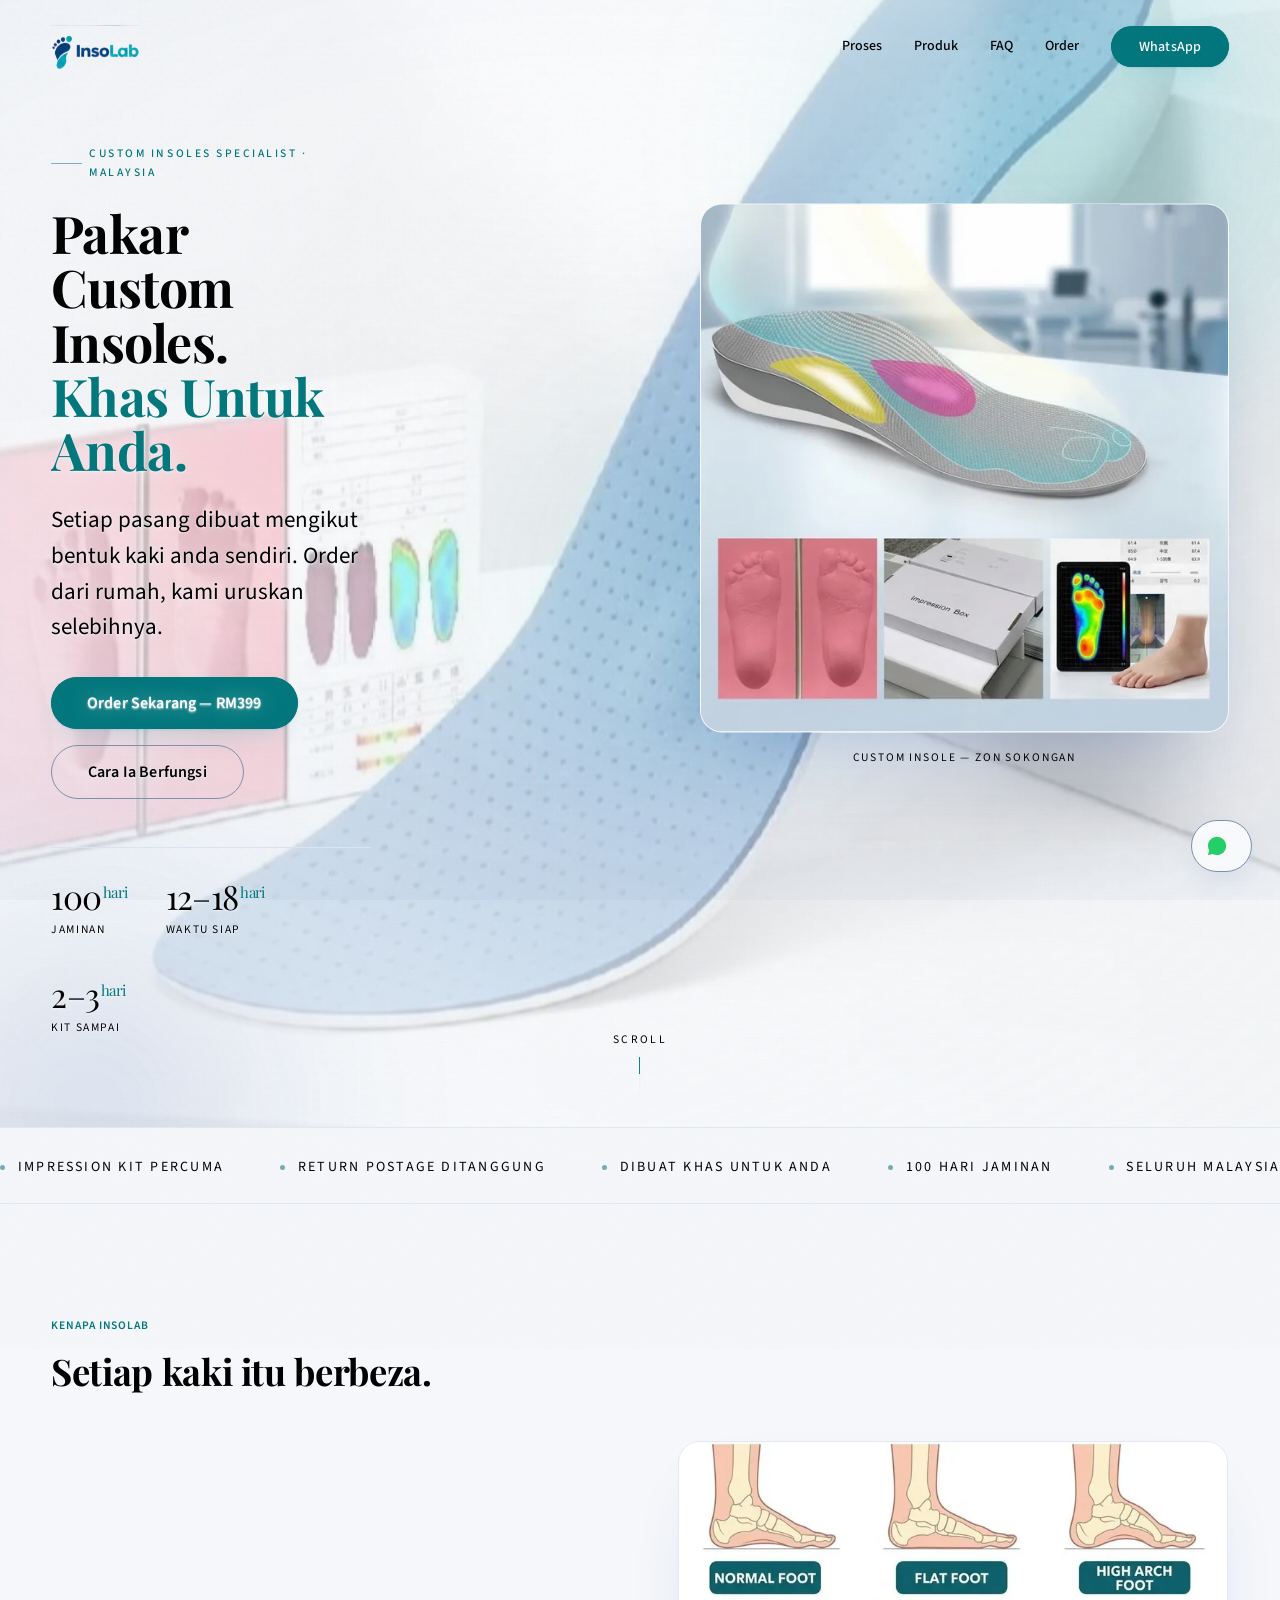
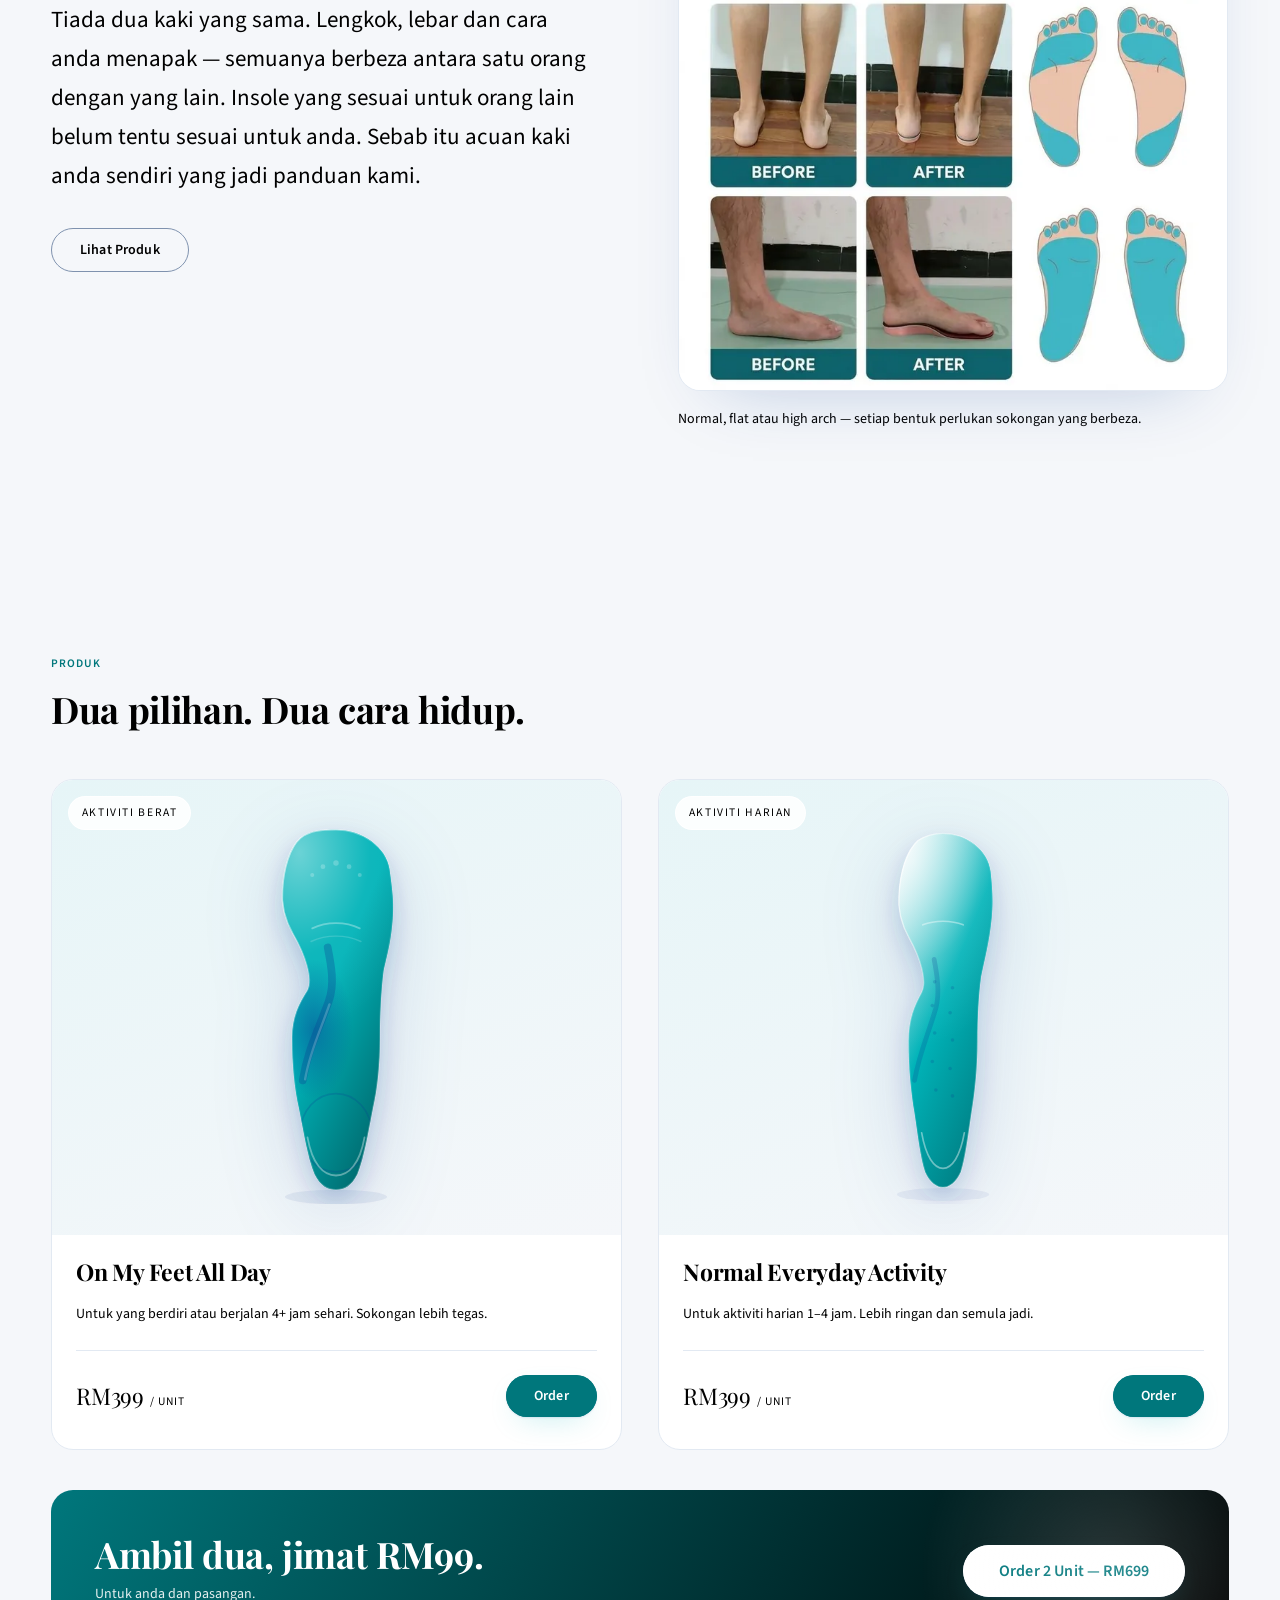
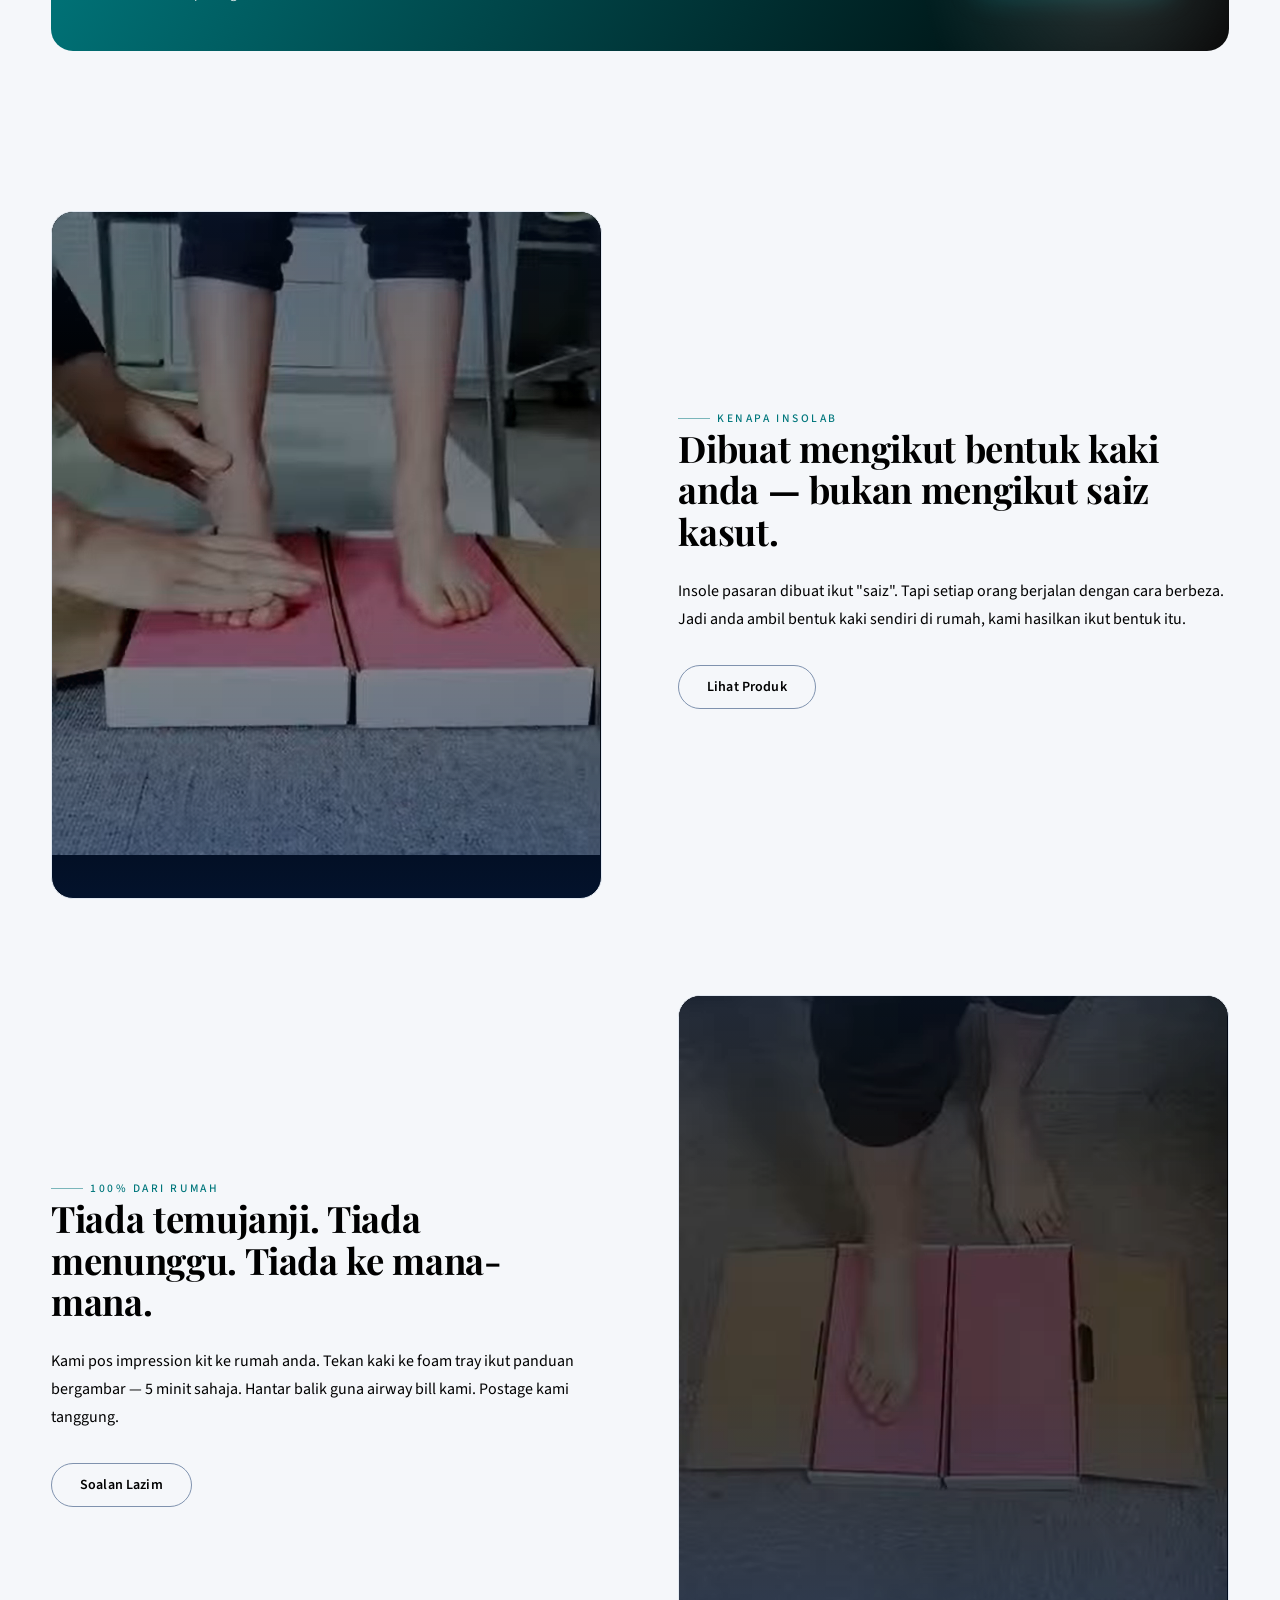
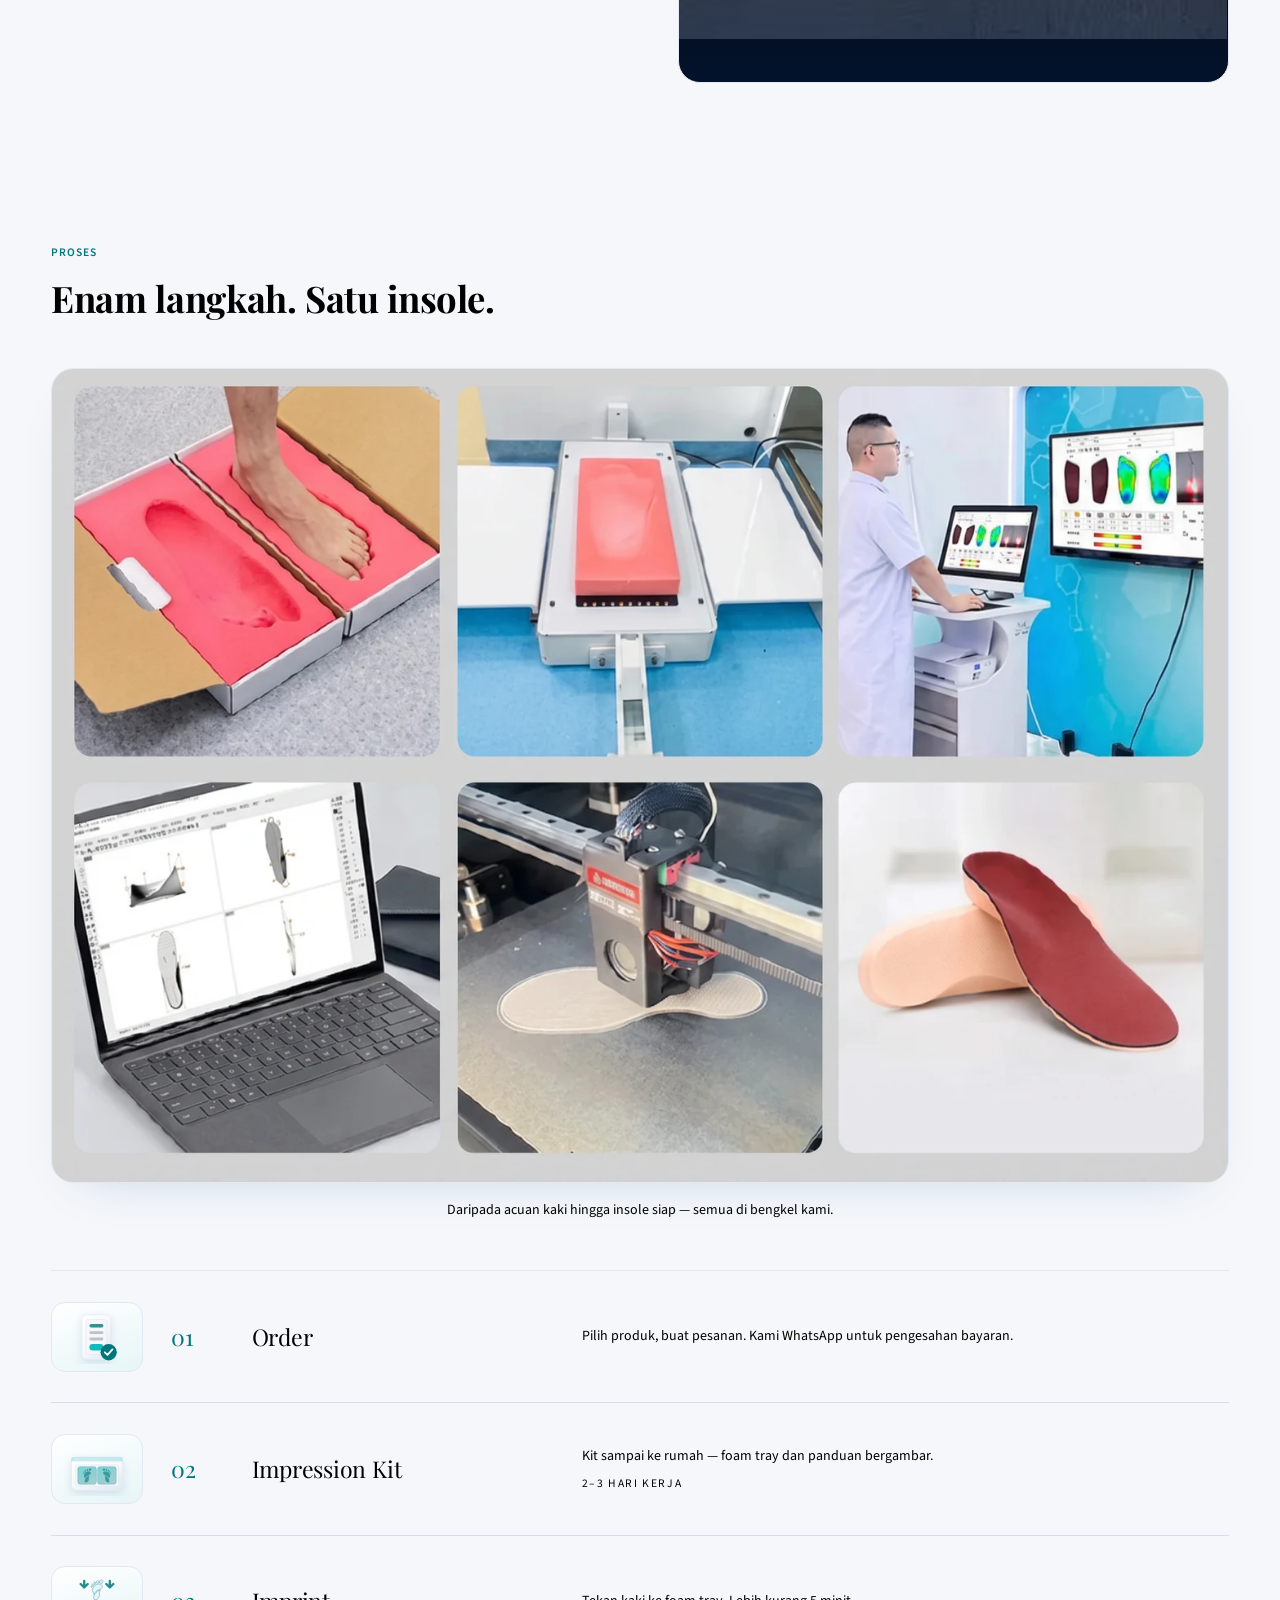
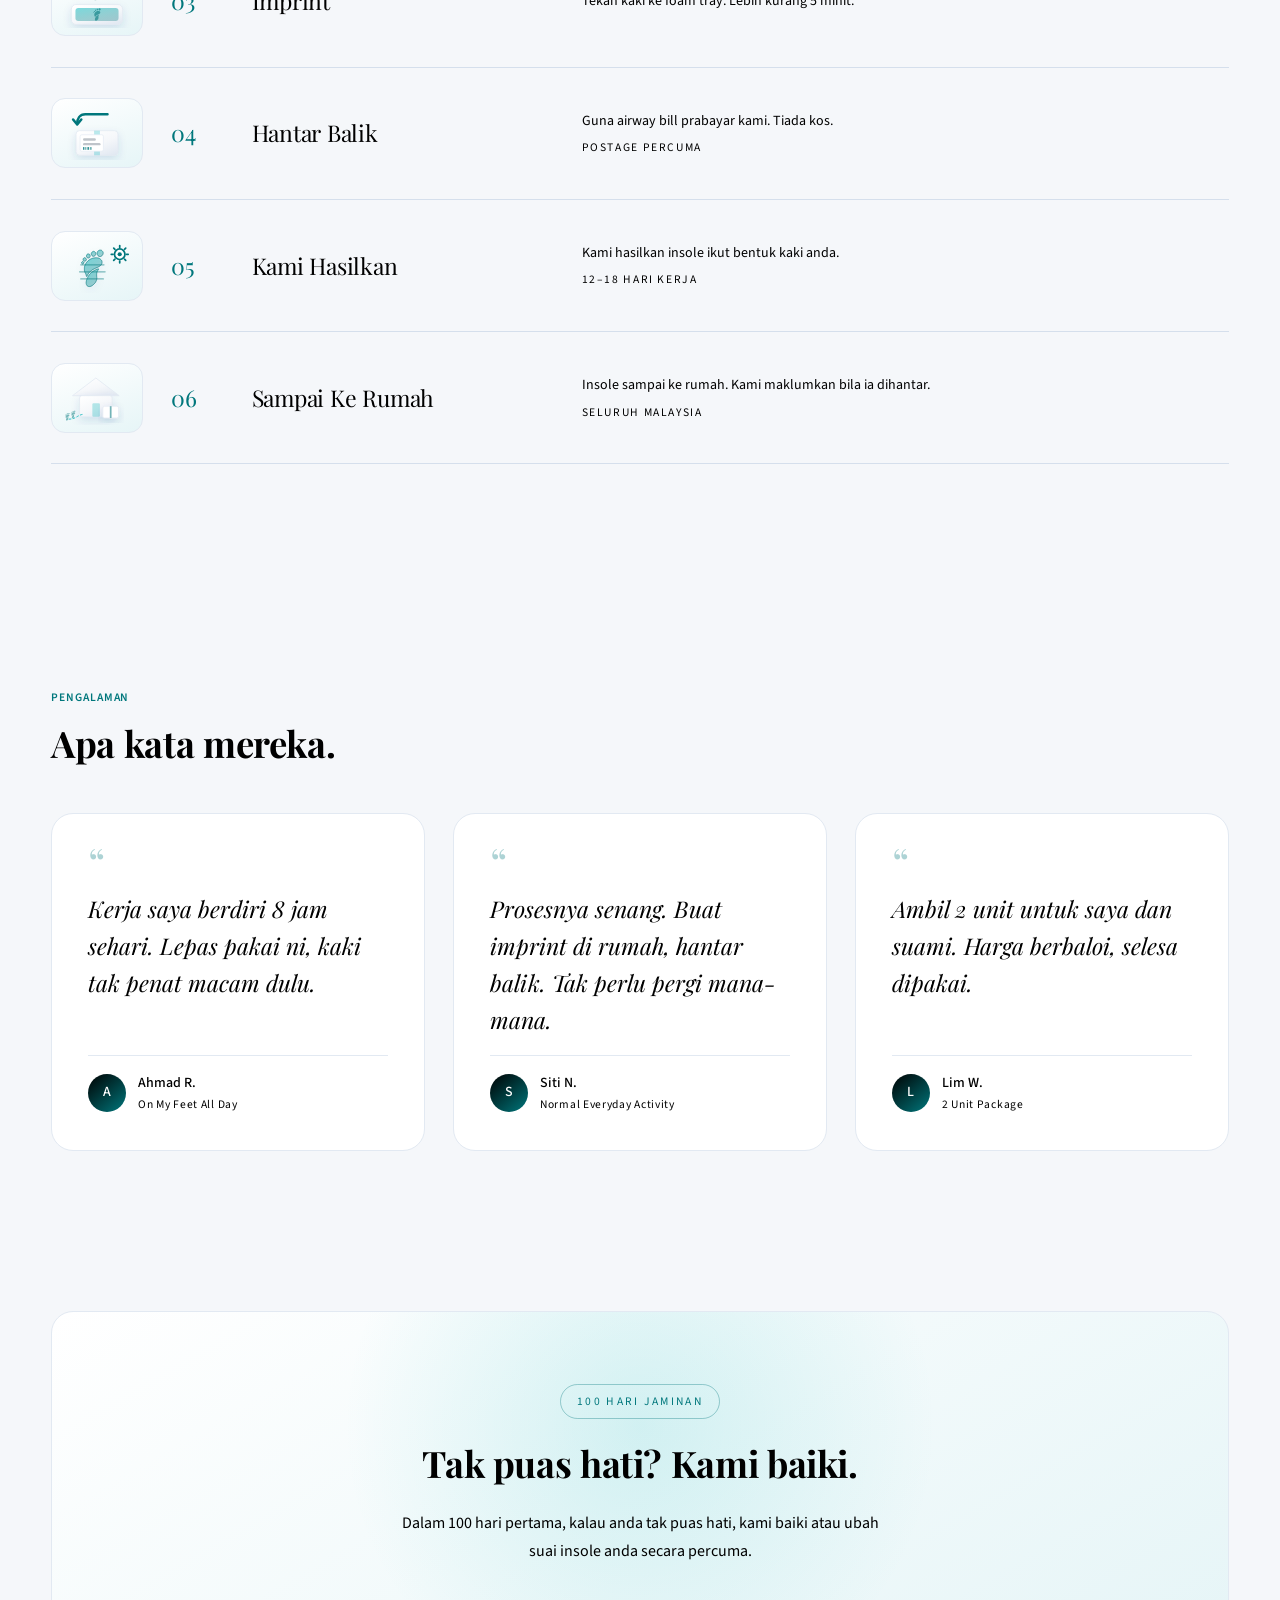
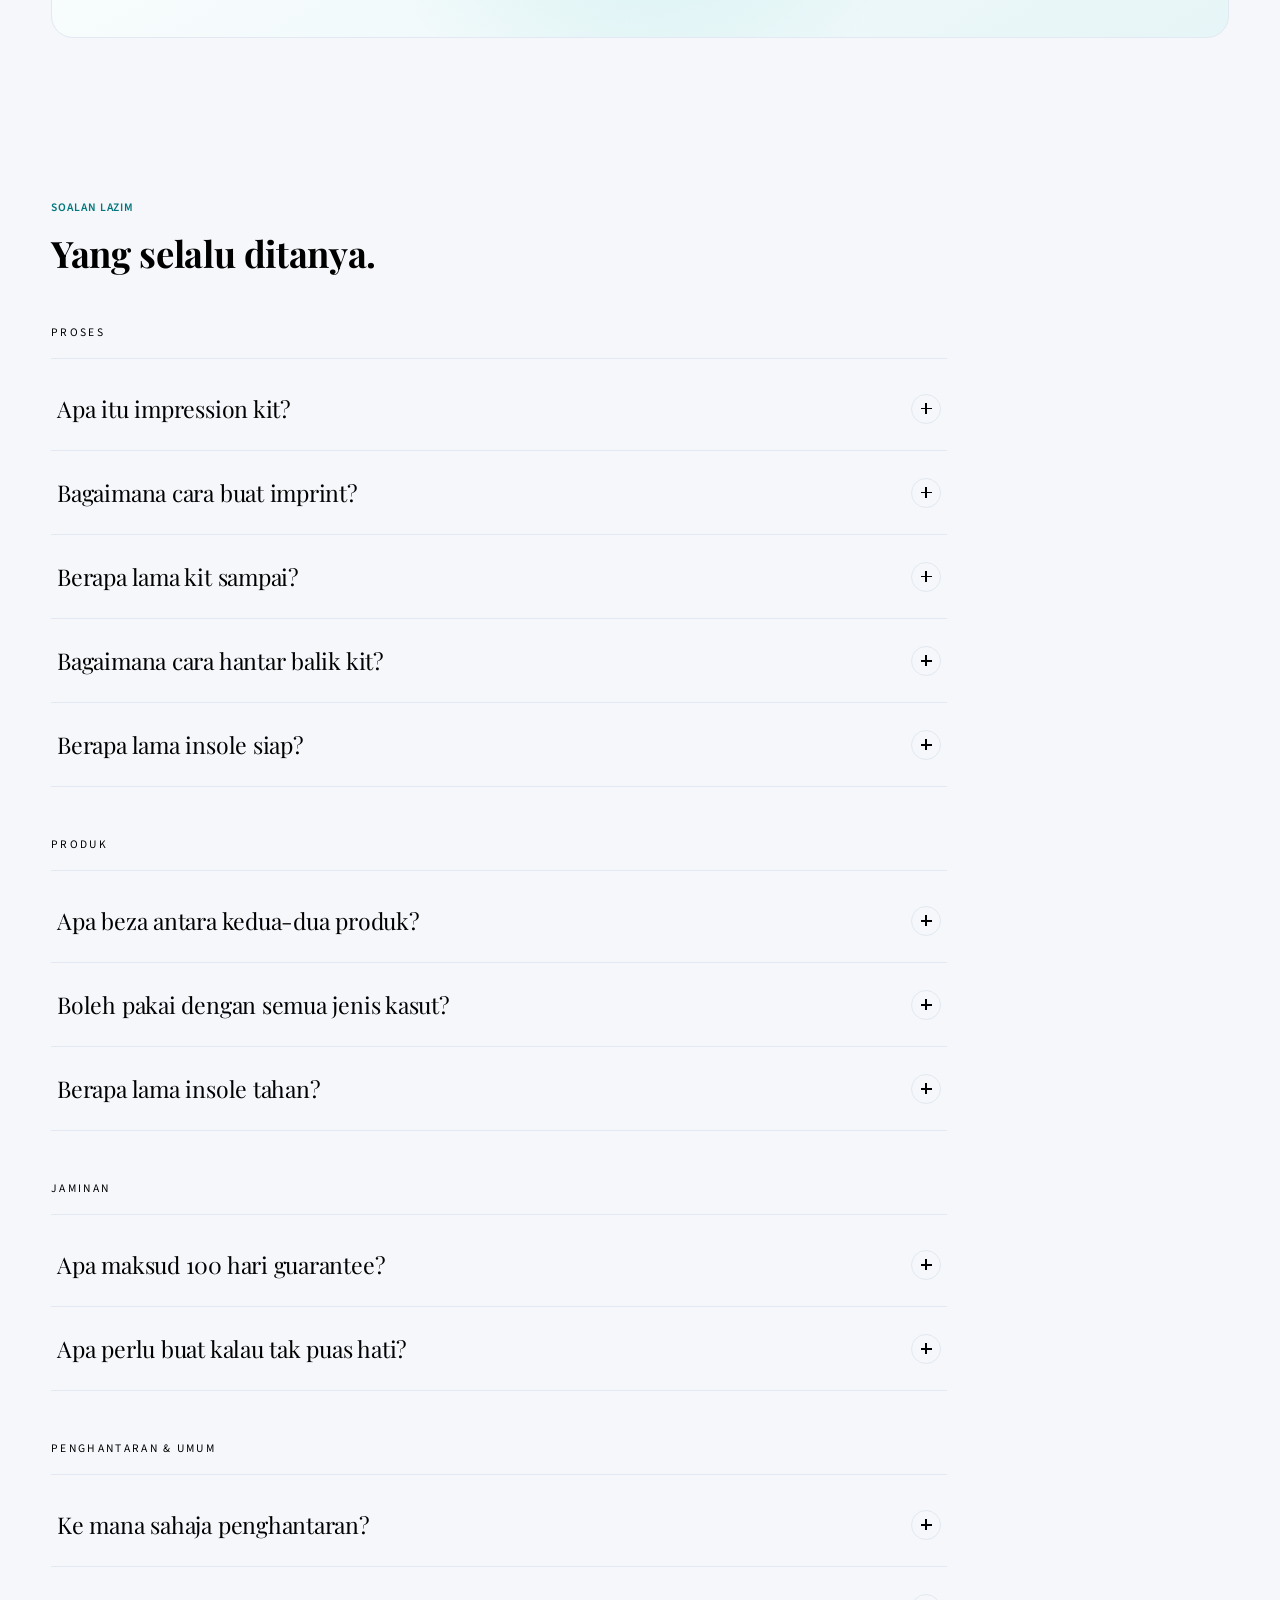
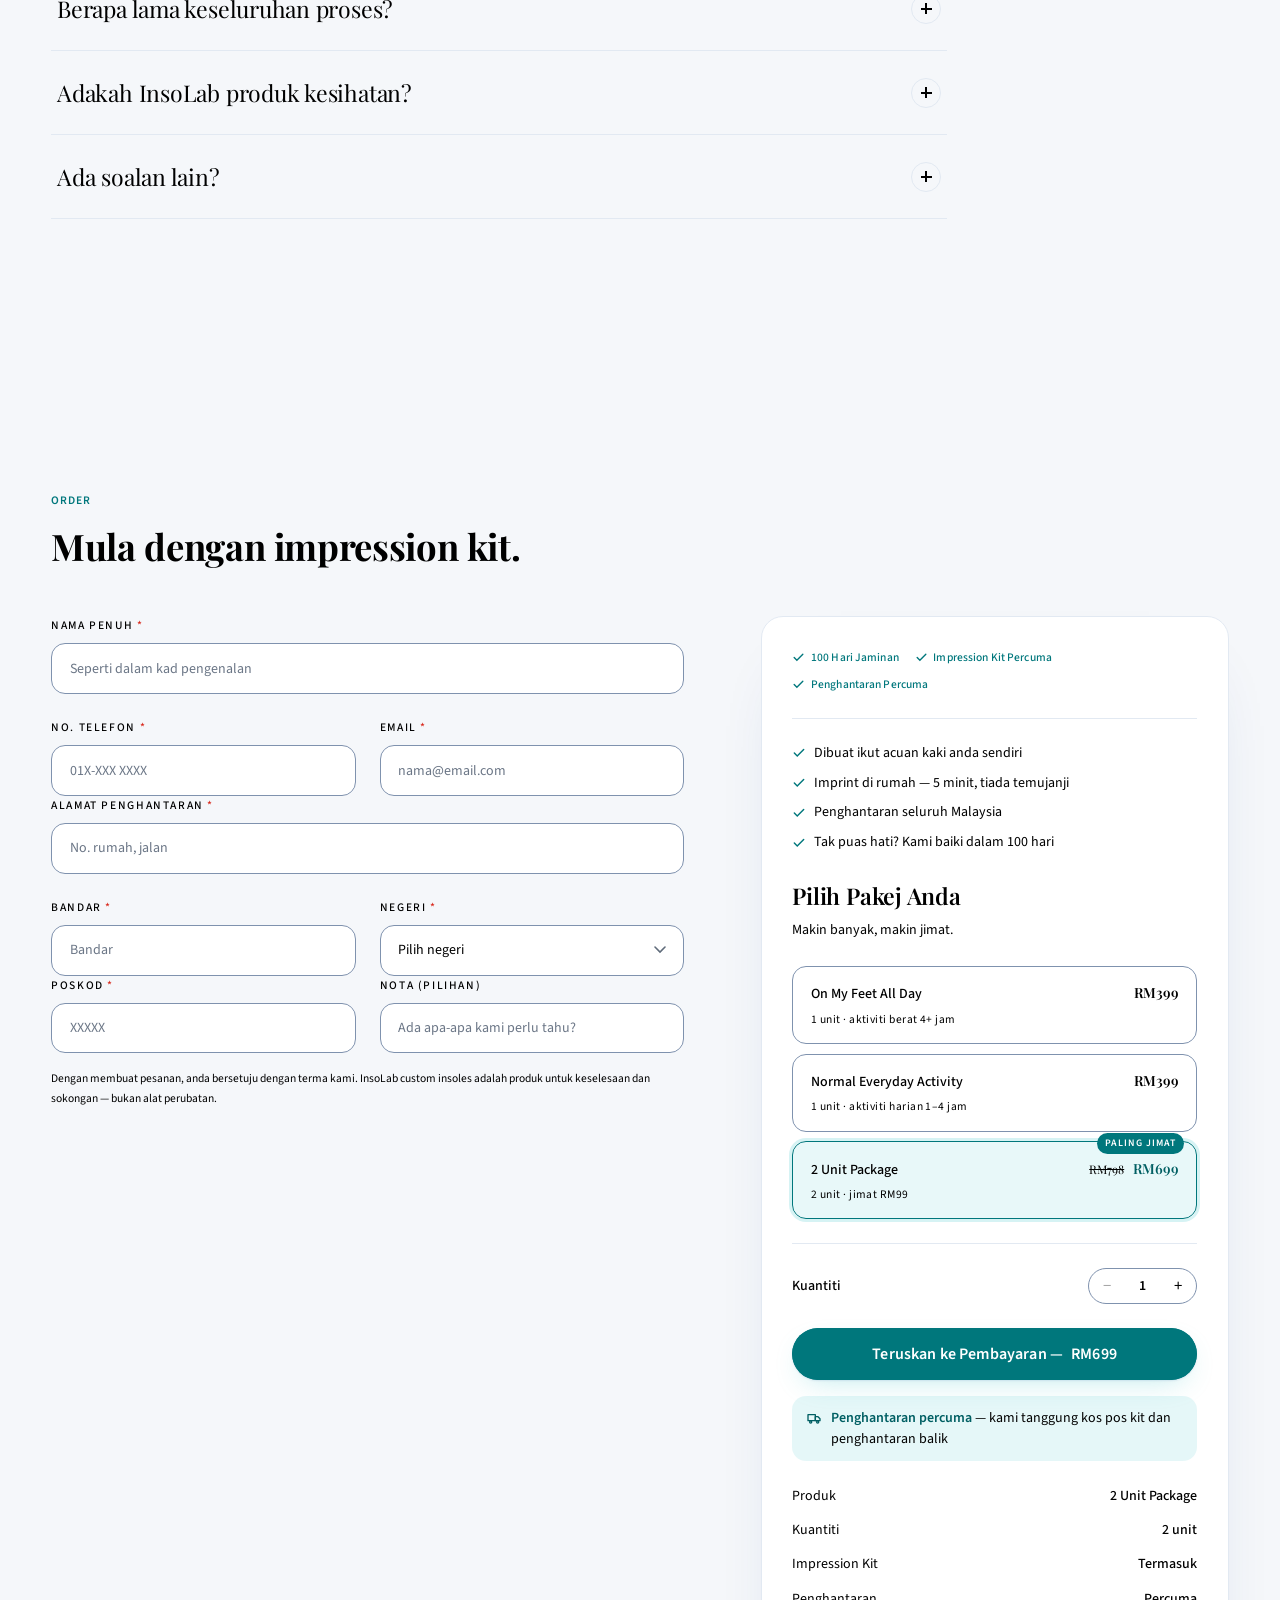
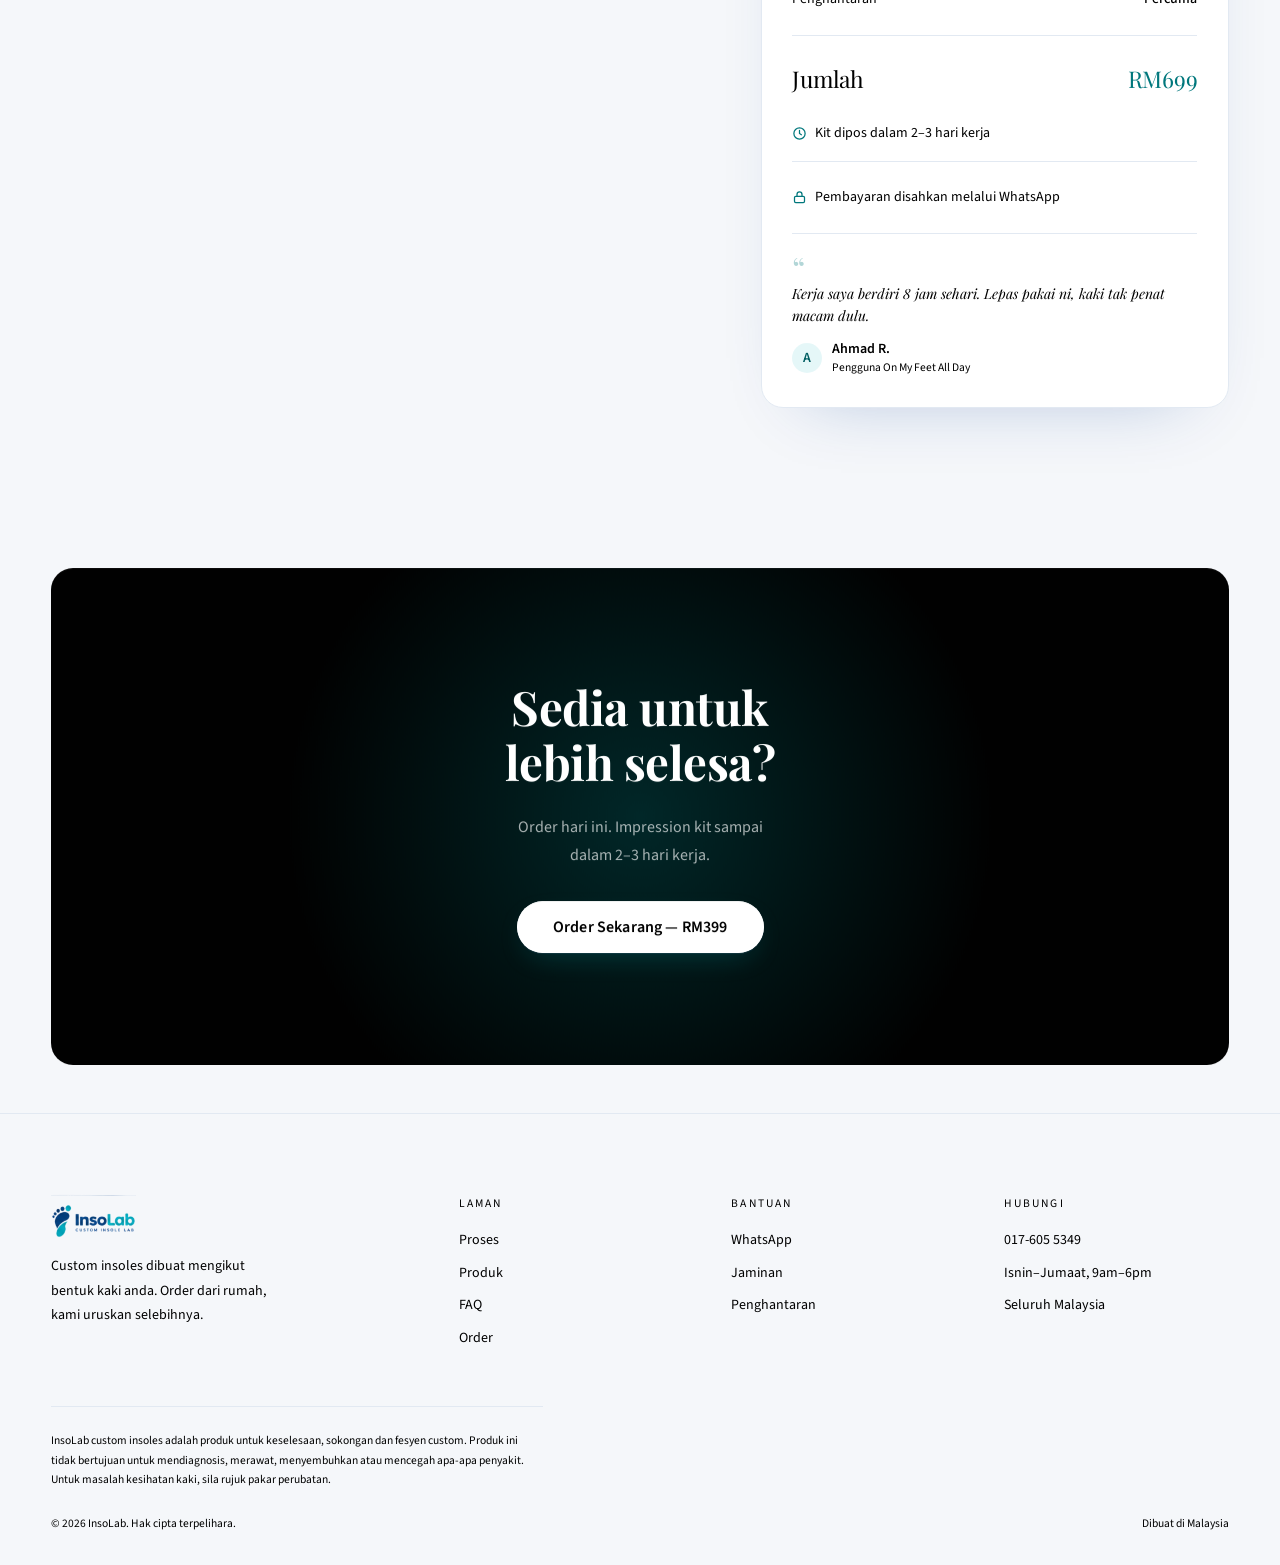
==== commit 64acd02d: "Performance optimization: minify CSS/JS, defer scripts, non-blocking fonts, WebP hero - CSS minified" ====
--- a/index.html
+++ b/index.html
@@ -1,86 +1,23 @@
 <!DOCTYPE html>
 <html lang="ms">
 <head>
-<meta charset="UTF-8">
-<meta name="viewport" content="width=device-width, initial-scale=1.0">
-<title>InsoLab — Custom Insoles, Made for Your Feet</title>
-<meta name="description" content="Custom insoles dibuat mengikut bentuk kaki anda. Order dari rumah, imprint sendiri, sampai dalam 12–18 hari kerja. Penghantaran seluruh Malaysia.">
-<meta name="theme-color" content="#F5F7FA">
-<meta property="og:title" content="InsoLab — Custom Insoles, Made for Your Feet">
-<meta property="og:description" content="Custom insoles dibuat mengikut bentuk kaki anda. Order dari rumah, kami uruskan selebihnya.">
-<meta property="og:type" content="website">
-<meta property="og:image" content="https://maryamstore6.github.io/insolab-cinematic/assets/og-image.png">
-<meta property="og:image:width" content="1200">
-<meta property="og:image:height" content="630">
-<meta property="og:image:alt" content="InsoLab — custom insole dengan zon sokongan arch dan pad metatarsal, bersama kit acuan kaki">
-<meta property="og:url" content="https://maryamstore6.github.io/insolab-cinematic/">
-<meta property="og:site_name" content="InsoLab">
-<meta property="og:locale" content="ms_MY">
-<meta name="twitter:card" content="summary_large_image">
-<meta name="twitter:title" content="InsoLab — Custom Insoles, Made for Your Feet">
-<meta name="twitter:description" content="Custom insoles dibuat mengikut bentuk kaki anda. Order dari rumah, imprint sendiri, sampai dalam 12–18 hari kerja.">
-<meta name="twitter:image" content="https://maryamstore6.github.io/insolab-cinematic/assets/og-image.png">
-
-<link rel="preconnect" href="https://fonts.googleapis.com">
-<link rel="preconnect" href="https://fonts.gstatic.com" crossorigin>
-<link href="https://fonts.googleapis.com/css2?family=Playfair+Display:ital,wght@0,400;0,600;0,700;1,400&family=Source+Sans+3:wght@400;500;600&display=swap" rel="stylesheet">
-<link rel="icon" href="assets/favicon.svg" type="image/svg+xml">
-<link rel="apple-touch-icon" href="assets/favicon.svg">
-<link rel="canonical" href="https://maryamstore6.github.io/insolab-cinematic/">
-<meta name="robots" content="index, follow">
-<script type="application/ld+json">
-{
-  "@context": "https://schema.org",
-  "@graph": [
-    {
-      "@type": "Organization",
-      "@id": "https://insolab.my/#organization",
-      "name": "InsoLab",
-      "description": "Custom insoles dibuat mengikut bentuk kaki anda sendiri. Order dari rumah, kami uruskan selebihnya.",
-      "url": "https://insolab.my/",
-      "logo": "https://maryamstore6.github.io/insolab-cinematic/assets/logo-lockup@2x.png",
-      "areaServed": { "@type": "Country", "name": "Malaysia" },
-      "contactPoint": {
-        "@type": "ContactPoint",
-        "telephone": "+60176055349",
-        "contactType": "customer service",
-        "availableLanguage": ["ms", "en"]
-      }
-    },
-    {
-      "@type": "Product",
-      "name": "InsoLab Custom Insole",
-      "description": "Insole custom yang dibuat mengikut acuan bentuk kaki anda sendiri. Untuk keselesaan dan sokongan — bukan alat perubatan.",
-      "brand": { "@type": "Brand", "name": "InsoLab" },
-      "image": "https://maryamstore6.github.io/insolab-cinematic/assets/hero-insole-kit-1024.jpg",
-      "offers": [
-        {
-          "@type": "Offer",
-          "name": "On My Feet All Day",
-          "price": "399",
-          "priceCurrency": "MYR",
-          "availability": "https://schema.org/InStock"
-        },
-        {
-          "@type": "Offer",
-          "name": "Normal Everyday Activity",
-          "price": "399",
-          "priceCurrency": "MYR",
-          "availability": "https://schema.org/InStock"
-        },
-        {
-          "@type": "Offer",
-          "name": "2 Unit Package",
-          "price": "699",
-          "priceCurrency": "MYR",
-          "availability": "https://schema.org/InStock"
-        }
-      ]
-    }
-  ]
-}
-</script>
-<link rel="stylesheet" href="css/style.css?v=41">
+  <meta charset="utf-8">
+  <meta name="viewport" content="width=device-width, initial-scale=1.0">
+  <title>InsoLab — Custom Insoles | Pakar Insole Khas Untuk Anda</title>
+  <meta name="description" content="Insole custom dibuat ikut acuan kaki anda sendiri. 100% dari rumah — pos percuma, jaminan 100 hari.">
+  <meta name="theme-color" content="#0B3D91">
+  <link rel="preconnect" href="https://fonts.googleapis.com">
+  <link rel="preconnect" href="https://fonts.gstatic.com" crossorigin>
+  <link rel="preconnect" href="https://maryamstore6.github.io">
+  <link href="https://fonts.googleapis.com/css2?family=Playfair+Display:ital,wght@0,400;0,600;0,700;1,400&family=Source+Sans+3:wght@400;500;600&display=swap" rel="stylesheet" media="print" onload="this.media='all'">
+  <noscript><link href="https://fonts.googleapis.com/css2?family=Playfair+Display:ital,wght@0,400;0,600;0,700;1,400&family=Source+Sans+3:wght@400;500;600&display=swap" rel="stylesheet"></noscript>
+  <link rel="stylesheet" href="css/style.min.css?v=42">
+  <link rel="icon" href="assets/favicon.svg" type="image/svg+xml">
+  <script defer src="lib/lenis.min.js"></script>
+  <script defer src="lib/gsap.min.js"></script>
+  <script defer src="lib/ScrollTrigger.min.js"></script>
+  <script defer src="js/main.min.js?v=42"></script>
+  <script type="application/ld+json">{"@context":"https://schema.org","@type":"Product","name":"InsoLab Custom Insoles","description":"Custom insoles dibuat ikut acuan kaki anda sendiri","brand":{"@type":"Brand","name":"InsoLab"},"offers":{"@type":"Offer","priceCurrency":"MYR","price":"399","availability":"https://schema.org/InStock"}}</script>
 </head>
 <body class="is-loading">
 
@@ -137,7 +74,7 @@
       <source media="(max-width: 768px)" srcset="assets/hero-product-mobile.webp" type="image/webp">
       <source media="(max-width: 1200px)" srcset="assets/hero-product-tablet.webp" type="image/webp">
       <source srcset="assets/hero-product-desktop.webp" type="image/webp">
-      <img src="assets/hero-product.jpg" alt="" class="hero-bg-img" loading="eager" fetchpriority="high" aria-hidden="true">
+      <picture><source srcset="assets/hero-product-desktop.webp" type="image/webp"><img src="assets/hero-product.jpg" alt="" class="hero-bg-img" loading="eager" fetchpriority="high" aria-hidden="true"></picture>
     </picture>
     <div class="hero-bg-overlay"></div>
   </div>
@@ -1060,10 +997,10 @@
 </a>
 
 <!-- ============ LIBRARIES ============ -->
-<script src="lib/lenis.min.js"></script>
-<script src="lib/gsap.min.js"></script>
-<script src="lib/ScrollTrigger.min.js"></script>
-<script src="js/main.js?v=41"></script>
+
+
+
+
 
 </body>
 </html>
--- a/css/style.min.css
+++ b/css/style.min.css
@@ -0,0 +1,5 @@
+:root{--navy:#000000;--navy-deep:#000000;--teal:#00B3B8;--teal-deep:#00777C;--teal-darker:#005F63;--light-blue:#E6F5F7;--charcoal:#000000;--soft-gray:#F5F7FA;--muted:#000000;--ink:var(--navy);--ink-soft:var(--charcoal);--ink-muted:var(--muted);--paper:var(--soft-gray);--paper-warm:var(--light-blue);--surface:#FFFFFF;--surface-alt:var(--soft-gray);--accent:var(--teal-deep);--accent-bright:var(--teal);--accent-deep:var(--teal-darker);--accent-glow:rgba(0,179,184,0.30);--sand:var(--teal);--sand-soft:rgba(0,179,184,0.10);--clay:#D92D20;--line:#E2E9F2;--line-soft:rgba(11,61,145,0.08);--line-strong:#7F92AE;--font-display:"Playfair Display",Georgia,"Times New Roman",serif;--font-body:"Source Sans 3","Segoe UI",system-ui,-apple-system,sans-serif;--t-hero:clamp(2rem,4.05vw,3.85rem);--t-xl:clamp(1.75rem,3.7vw,3.15rem);--t-lg:clamp(1.45rem,2.85vw,2.3rem);--t-md:clamp(1.15rem,1.8vw,1.5rem);--t-body:clamp(1rem,1.05vw,1.125rem);--t-small:0.875rem;--t-micro:0.72rem;--s-1:0.5rem;--s-2:1rem;--s-3:1.5rem;--s-4:2rem;--s-5:3rem;--s-6:4.5rem;--s-7:7rem;--s-8:10rem;--ease-out-expo:cubic-bezier(0.16,1,0.3,1);--ease-out-quint:cubic-bezier(0.22,1,0.36,1);--ease-in-out:cubic-bezier(0.65,0,0.35,1);--radius:14px;--radius-lg:22px;--radius-pill:999px;--maxw:1320px;--gutter:clamp(1.25rem,4vw,3.5rem)}*,*::before,*::after{box-sizing:border-box}html{-webkit-text-size-adjust:100%;scroll-behavior:smooth;scroll-padding-top:80px;overscroll-behavior-y:none}body{margin:0;background:var(--paper);color:var(--ink);font-family:var(--font-body);font-size:var(--t-body);line-height:1.65;font-weight:400;-webkit-font-smoothing:antialiased;-moz-osx-font-smoothing:grayscale;overflow-x:hidden;-webkit-tap-highlight-color:transparent;touch-action:manipulation}body.is-loading{overflow:hidden;height:100vh}img,svg,canvas{display:block;max-width:100%;will-change:transform}a{color:inherit;text-decoration:none}button{font:inherit;cursor:pointer;border:none;background:none;color:inherit;-webkit-tap-highlight-color:transparent}ul{margin:0;padding:0;list-style:none}h1,h2,h3,h4{font-family:var(--font-display);font-weight:600;line-height:1.1;letter-spacing:-0.022em;margin:0}strong{font-weight:600}p{margin:0}::selection{background:var(--accent);color:#fff}.wrap{width:100%;max-width:var(--maxw);margin:0 auto;padding-inline:var(--gutter)}.section{padding-block:clamp(5rem,12vh,10rem);position:relative}.section--tight{padding-block:clamp(3rem,7vh,6rem)}.eyebrow{font-size:var(--t-micro);letter-spacing:0.22em;text-transform:uppercase;font-weight:500;color:var(--accent);display:inline-flex;align-items:center;gap:0.6em}.eyebrow::before{content:"";width:2rem;height:1px;background:currentColor;opacity:0.5}.grain{position:fixed;inset:-50%;width:200%;height:200%;pointer-events:none;z-index:9998;opacity:0.032;background-image:url("data:image/svg+xml,%3Csvg xmlns='http://www.w3.org/2000/svg' width='200' height='200'%3E%3Cfilter id='n'%3E%3CfeTurbulence type='fractalNoise' baseFrequency='0.85' numOctaves='3'/%3E%3C/filter%3E%3Crect width='200' height='200' filter='url(%23n)'/%3E%3C/svg%3E");animation:grainShift 8s steps(6) infinite;will-change:transform}@keyframes grainShift{0%,100%{transform:translate(0,0)}20%{transform:translate(-3%,2%)}40%{transform:translate(2%,-3%)}60%{transform:translate(-2%,-2%)}80%{transform:translate(3%,1%)}}.vignette{position:fixed;inset:0;pointer-events:none;z-index:9997;background:radial-gradient(ellipse 120% 80% at 50% 40%,transparent 40%,rgba(11,61,145,0.045) 100%)}.loader{position:fixed;inset:0;z-index:10000;background:var(--paper);display:flex;align-items:center;justify-content:center;flex-direction:column;gap:var(--s-3);transition:opacity 0.7s var(--ease-out-expo),visibility 0.7s}.loader.is-done{opacity:0;visibility:hidden}.loader-mark{font-family:var(--font-display);font-size:clamp(1.8rem,4vw,3rem);letter-spacing:-0.02em}.loader-mark span{color:var(--accent)}.loader-track{width:min(240px,50vw);height:2px;background:var(--line);overflow:hidden;border-radius:2px}.loader-bar{height:100%;width:0%;background:var(--accent);transition:width 0.25s var(--ease-out-quint)}.loader-pct{font-size:var(--t-micro);letter-spacing:0.2em;color:var(--ink-muted);font-variant-numeric:tabular-nums}.hdr{position:fixed;top:0;left:0;right:0;z-index:9000;padding-block:var(--s-3);transition:background 0.5s var(--ease-out-quint),backdrop-filter 0.5s,padding 0.5s var(--ease-out-quint),box-shadow 0.5s;will-change:transform,background,padding;transform:translateZ(0);backface-visibility:hidden}.hdr.is-stuck{background:rgba(245,247,250,0.85);backdrop-filter:blur(18px) saturate(1.4);-webkit-backdrop-filter:blur(18px) saturate(1.4);padding-block:0.85rem;box-shadow:0 1px 0 var(--line-soft),0 8px 32px -18px rgba(11,61,145,0.16)}.hdr-inner{display:flex;align-items:center;justify-content:space-between;gap:var(--s-3)}.brand{font-family:var(--font-display);font-size:1.4rem;letter-spacing:-0.02em;position:relative;z-index:2}.brand span{color:var(--accent)}.nav{position:fixed;top:0;right:var(--gutter);z-index:9001;display:flex;align-items:center;gap:clamp(1rem,2.5vw,2.25rem);box-sizing:content-box;height:46px;padding-block:1.5rem;transition:padding 0.45s var(--ease-out-quint)}html.hdr-stuck .nav{padding-block:0.85rem}.nav-close{display:none}.nav-brand{display:none}.nav a{font-size:var(--t-small);font-weight:500;color:var(--ink-soft);position:relative;padding-block:0.25rem;transition:color 0.3s}.nav a::after{content:"";position:absolute;left:0;bottom:0;width:100%;height:1px;background:var(--accent);transform:scaleX(0);transform-origin:right;transition:transform 0.45s var(--ease-out-expo)}.nav a:hover{color:var(--ink)}.nav a:hover::after{transform:scaleX(1);transform-origin:left}.nav a.btn{color:#fff;padding-block:0.85rem}.nav a.btn:hover{color:#fff}.nav a.btn::after{display:none}.btn{display:inline-flex;align-items:center;justify-content:center;gap:0.55em;padding:0.85rem 1.6rem;border-radius:var(--radius-pill);font-size:var(--t-small);font-weight:500;letter-spacing:0.01em;position:relative;overflow:hidden;isolation:isolate;transition:transform 0.5s var(--ease-out-expo),box-shadow 0.5s var(--ease-out-expo),color 0.5s;will-change:transform;transform:translateZ(0);backface-visibility:hidden}.btn::before{content:"";position:absolute;inset:0;z-index:-1;border-radius:inherit;transition:transform 0.55s var(--ease-out-expo)}.btn--primary{color:#fff;box-shadow:0 1px 2px rgba(11,61,145,0.1),0 10px 30px -12px var(--accent-glow)}.btn--primary::before{background:var(--accent)}.btn--primary:hover{transform:translateY(-2px);box-shadow:0 2px 4px rgba(11,61,145,0.12),0 18px 44px -14px var(--accent-glow)}.btn--primary:hover::before{transform:scale(1.06)}.btn--ghost{color:var(--ink);border:1.5px solid var(--ink-soft);background:rgba(255,255,255,0.6)}.btn--ghost::before{background:var(--ink);transform:translateY(101%)}.btn--ghost:hover{color:#fff;transform:translateY(-2px);border-color:var(--ink)}.btn--ghost:hover::before{transform:translateY(0)}.btn--lg{padding:1.05rem 2.1rem;font-size:0.95rem}.btn--block{width:100%}.nav-toggle{display:none;width:44px;height:44px;align-items:center;justify-content:center;border-radius:var(--radius-pill);border:1px solid var(--line-strong)}.nav-toggle svg{width:20px;height:20px;stroke:var(--ink);stroke-width:1.8;fill:none}.hero{position:relative;min-height:100svh;display:flex;align-items:center;overflow:hidden;padding-block:clamp(7rem,16vh,11rem) clamp(4rem,10vh,7rem)}.hero-bg{position:absolute;inset:0;z-index:0;overflow:hidden}.hero-bg-img{width:100%;height:100%;object-fit:cover;object-position:center;transform:scale(1.15) translateZ(0);transform-origin:center center;will-change:transform;backface-visibility:hidden}.hero-bg-overlay{position:absolute;inset:0;background:linear-gradient(180deg,rgba(245,247,250,0.55) 0%,rgba(245,247,250,0.28) 40%,rgba(245,247,250,0.42) 70%,rgba(245,247,250,0.72) 100%
+    ),linear-gradient(90deg,rgba(245,247,250,0.72) 0%,rgba(245,247,250,0.30) 50%,rgba(245,247,250,0.12) 100%
+    )}@media (prefers-reduced-motion:reduce){.hero-bg-img{transform:scale(1.15)}.marquee-track{animation:none}.grain{animation:none}.scroll-hint-line::after{animation:none}*{scroll-behavior:auto !important}}@media (max-width:760px){.hero-bg-img{object-position:center 30%}.hero-bg-overlay{background:linear-gradient(180deg,rgba(245,247,250,0.72) 0%,rgba(245,247,250,0.45) 40%,rgba(245,247,250,0.60) 70%,rgba(245,247,250,0.88) 100%
+      ),linear-gradient(90deg,rgba(245,247,250,0.82) 0%,rgba(245,247,250,0.45) 50%,rgba(245,247,250,0.25) 100%
+      )}.hero{min-height:auto;padding-block:clamp(4.5rem,10vh,6rem) clamp(1.5rem,4vh,2.5rem)}.hero-inner{grid-template-columns:1fr;gap:var(--s-3)}.hero-visual{order:-1;margin-top:0;margin-bottom:var(--s-3)}.hero-copy{order:2;text-align:left;max-width:100%}.hero-title{font-size:clamp(2rem,9vw,2.9rem)}.hero-sub{font-size:1rem;margin-top:var(--s-2)}.hero-actions{margin-top:var(--s-3);gap:0.6rem}.hero-actions .btn{flex:1 1 auto;justify-content:center}.hero-meta{margin-top:var(--s-3);padding-top:var(--s-3);gap:1.25rem}.hero-meta-num{font-size:1.5rem}.scroll-hint{display:none}}.hero-bloom{position:absolute;border-radius:50%;filter:blur(80px);pointer-events:none;z-index:0}.hero-bloom--1{width:55vw;height:55vw;max-width:780px;max-height:780px;top:-18%;right:-12%;background:radial-gradient(circle,rgba(0,179,184,0.26),transparent 68%)}.hero-bloom--2{width:42vw;height:42vw;max-width:600px;max-height:600px;bottom:-22%;left:-14%;background:radial-gradient(circle,rgba(11,61,145,0.16),transparent 70%)}.hero-bloom--3{width:34vw;height:34vw;max-width:480px;max-height:480px;top:32%;left:38%;background:radial-gradient(circle,rgba(0,179,184,0.14),transparent 72%)}.hero-shaft{position:absolute;top:-30%;left:50%;width:42vw;height:150vh;transform:translateX(-50%) rotate(14deg);background:linear-gradient(180deg,rgba(255,255,255,0.9),transparent 62%);filter:blur(28px);opacity:0.55;pointer-events:none;z-index:0}.hero-inner{position:relative;z-index:3;display:grid;grid-template-columns:minmax(0,1.05fr) minmax(0,0.95fr);gap:clamp(2rem,5vw,5rem);align-items:center;width:100%}.hero-copy{position:relative;z-index:3;max-width:40ch;text-shadow:0 1px 2px rgba(245,247,250,0.8),0 0 20px rgba(245,247,250,0.6)}.hero-title{font-size:var(--t-hero);font-weight:700;line-height:1.05;letter-spacing:-0.01em;margin-block:var(--s-3) 0}.hero-title em{font-style:normal;color:var(--accent)}.line-mask{display:block;overflow:hidden;padding-bottom:0.14em;margin-bottom:-0.14em}.line-inner{display:block;transform:translateY(115%);will-change:transform}.hero-sub{font-size:var(--t-md);color:var(--ink-soft);max-width:46ch;margin-top:var(--s-3);line-height:1.55}.hero-actions{display:flex;flex-wrap:wrap;gap:var(--s-2);margin-top:var(--s-4)}.hero-meta{display:flex;flex-wrap:wrap;gap:clamp(1.25rem,3vw,2.75rem);margin-top:var(--s-5);padding-top:var(--s-4);border-top:1px solid var(--line)}.hero-meta-item{min-width:0}.hero-meta-num{font-family:var(--font-display);font-size:clamp(1.5rem,2.6vw,2.2rem);line-height:1;letter-spacing:-0.02em}.hero-meta-num sup{font-size:0.45em;color:var(--accent);margin-left:0.12em}.hero-meta-label{font-size:var(--t-micro);letter-spacing:0.14em;text-transform:uppercase;color:var(--ink-muted);margin-top:0.45rem}.hero-visual{position:relative;z-index:3;align-self:start;width:100%}.hero-visual picture{display:block;overflow:hidden;border-radius:var(--radius-lg);background:linear-gradient(160deg,#E8F1FA 0%,#D8E8F4 45%,#EAF3F8 100%);box-shadow:0 40px 90px -40px rgba(11,61,145,0.35),0 2px 0 rgba(255,255,255,0.6) inset;border:1px solid rgba(255,255,255,0.7)}.hero-visual-img{display:block;width:100%;height:auto;aspect-ratio:1 / 1;object-fit:contain}.hero-visual-caption{margin:var(--s-2) 0 0;font-size:var(--t-micro);letter-spacing:0.16em;text-transform:uppercase;color:var(--ink-muted);text-align:center}.scroll-hint{position:absolute;left:50%;bottom:1.75rem;transform:translateX(-50%);z-index:4;display:flex;flex-direction:column;align-items:center;gap:0.5rem;font-size:var(--t-micro);letter-spacing:0.2em;text-transform:uppercase;color:var(--ink-muted)}.scroll-hint-line{width:1px;height:42px;background:linear-gradient(180deg,var(--line),transparent);position:relative;overflow:hidden}.scroll-hint-line::after{content:"";position:absolute;top:0;left:0;width:100%;height:40%;background:var(--accent);animation:scrollDot 2.2s var(--ease-in-out) infinite}@keyframes scrollDot{0%{transform:translateY(-100%)}100%{transform:translateY(260%)}}.marquee{overflow:hidden;padding-block:var(--s-3);border-block:1px solid var(--line);background:var(--surface-alt);white-space:nowrap}.marquee-track{display:inline-flex;gap:3.5rem;will-change:transform;animation:marquee 32s linear infinite;transform:translateZ(0);backface-visibility:hidden}.marquee-item{font-size:var(--t-small);letter-spacing:0.16em;text-transform:uppercase;color:var(--ink-muted);display:inline-flex;align-items:center;gap:0.8rem}.marquee-item::before{content:"";width:5px;height:5px;border-radius:50%;background:var(--accent);opacity:0.55}@keyframes marquee{from{transform:translateX(0)}to{transform:translateX(-50%)}}.lead{font-size:var(--t-md);line-height:1.7;color:var(--ink-soft);margin-bottom:var(--s-4)}.statement-figure{margin:0}.statement-img{display:block;width:100%;height:auto;aspect-ratio:1 / 1;border-radius:var(--radius-lg);border:1px solid var(--line);background:var(--surface);box-shadow:0 30px 70px -40px rgba(11,61,145,0.28)}.statement-figure figcaption{margin-top:var(--s-2);font-size:var(--t-small);color:var(--ink-muted);line-height:1.6}.split{display:grid;grid-template-columns:minmax(0,1fr) minmax(0,1fr);gap:clamp(2rem,6vw,6rem);align-items:center}.split--flip .split-visual{order:2}.split-visual{position:relative;aspect-ratio:3 / 4;border-radius:var(--radius-lg);overflow:hidden;background:linear-gradient(150deg,var(--paper-warm),var(--surface-alt));border:1px solid var(--line);transform:translateZ(0);backface-visibility:hidden}.split-visual--video{aspect-ratio:4 / 5;background:var(--navy)}.split-visual-film{position:absolute;inset:0;width:100%;height:100%;object-fit:cover;display:block}.split-visual--video::after{content:"";position:absolute;inset:0;pointer-events:none;background:linear-gradient(180deg,rgba(11,61,145,0.16) 0%,transparent 28%),linear-gradient(0deg,rgba(11,61,145,0.30) 0%,transparent 42%)}@media (prefers-reduced-motion:reduce){.split-visual-film{opacity:1}}.split-copy h2{font-size:var(--t-lg);margin-bottom:var(--s-3)}.split-copy p{color:var(--ink-soft);margin-bottom:var(--s-2)}.split-copy p:last-of-type{margin-bottom:var(--s-4)}.process-figure{margin:0 0 var(--s-5)}.process-figure-img{display:block;width:100%;max-width:100%;height:auto;aspect-ratio:2496 / 1728;border-radius:var(--radius-lg);border:1px solid var(--line);background:var(--surface);box-shadow:0 20px 50px -30px rgba(11,61,145,0.22)}.process-figure figcaption{margin-top:var(--s-2);font-size:var(--t-small);color:var(--ink-muted);text-align:center}.process-list{border-top:1px solid var(--line)}.process-row{display:grid;grid-template-columns:92px 3.25rem minmax(0,0.7fr) minmax(0,1.5fr);gap:clamp(0.85rem,2.2vw,2rem);align-items:center;padding-block:clamp(1.4rem,3.4vh,2.35rem);border-bottom:1px solid #D5DFEC;position:relative;overflow:hidden;transition:padding-inline 0.5s var(--ease-out-expo)}.process-row::before{content:"";position:absolute;inset:0;background:linear-gradient(90deg,var(--sand-soft),transparent 70%);transform:scaleX(0);transform-origin:left;transition:transform 0.6s var(--ease-out-expo);z-index:-1}.process-row:hover{padding-inline:clamp(0.5rem,2vw,1.75rem)}.process-row:hover::before{transform:scaleX(1)}.process-visual{width:92px;height:70px;display:flex;align-items:center;justify-content:center;background:linear-gradient(160deg,#FFFFFF,var(--light-blue));border:1px solid var(--line);border-radius:var(--radius);padding:7px}.process-visual img{width:100%;height:100%;object-fit:contain;display:block}.process-num{font-family:var(--font-display);font-size:var(--t-md);color:var(--accent);font-variant-numeric:tabular-nums}.process-name{font-family:var(--font-display);font-size:var(--t-md);letter-spacing:-0.01em}.process-desc{color:var(--ink-soft);font-size:var(--t-small)}.process-time{font-size:var(--t-micro);letter-spacing:0.14em;text-transform:uppercase;color:var(--ink-muted);margin-top:0.35rem}.product-grid{display:grid;grid-template-columns:repeat(auto-fit,minmax(min(100%,320px),1fr));gap:clamp(1.25rem,3vw,2.25rem)}.product-card{background:var(--surface);border:1px solid var(--line);border-radius:var(--radius-lg);overflow:hidden;display:flex;flex-direction:column;position:relative;transition:transform 0.7s var(--ease-out-expo),box-shadow 0.7s var(--ease-out-expo),border-color 0.5s;will-change:transform;transform:translateZ(0);backface-visibility:hidden}.product-card:hover{transform:translateY(-6px);box-shadow:0 34px 70px -34px rgba(11,61,145,0.26);border-color:rgba(0,119,124,0.35)}.product-media{position:relative;aspect-ratio:5 / 4;background:linear-gradient(160deg,var(--paper-warm),var(--surface-alt));overflow:hidden;display:flex;align-items:center;justify-content:center}.product-art{width:52%;max-width:190px;height:auto;filter:drop-shadow(0 20px 40px rgba(11,61,145,0.16));transition:transform 0.7s var(--ease-out-expo)}.product-card:hover .product-art{transform:scale(1.06) rotate(-1.5deg)}.product-card:hover .product-media-inner{transform:scale(1.05) rotate(-1.5deg)}.product-badge{position:absolute;top:var(--s-2);left:var(--s-2);font-size:var(--t-micro);letter-spacing:0.14em;text-transform:uppercase;background:rgba(255,255,255,0.85);backdrop-filter:blur(8px);padding:0.4rem 0.8rem;border-radius:var(--radius-pill);border:1px solid rgba(255,255,255,0.9);color:var(--ink-soft)}.product-body{padding:var(--s-3) var(--s-3) var(--s-4);display:flex;flex-direction:column;flex:1}.product-name{font-size:var(--t-md);margin-bottom:var(--s-2)}.product-desc{font-size:var(--t-small);color:var(--ink-soft);flex:1}.product-foot{display:flex;align-items:center;justify-content:space-between;gap:var(--s-2);margin-top:var(--s-3);padding-top:var(--s-3);border-top:1px solid var(--line)}.product-price{font-family:var(--font-display);font-size:var(--t-md);letter-spacing:-0.01em}.product-price small{font-family:var(--font-body);font-size:var(--t-micro);color:var(--ink-muted);letter-spacing:0.1em;text-transform:uppercase}.bundle-strip{margin-top:clamp(1.5rem,4vw,2.5rem);padding:clamp(1.5rem,4vw,2.75rem);border-radius:var(--radius-lg);background:linear-gradient(120deg,var(--accent) 0%,var(--navy) 100%);color:#fff;display:flex;flex-wrap:wrap;align-items:center;justify-content:space-between;gap:var(--s-3);position:relative;overflow:hidden}.bundle-strip::after{content:"";position:absolute;top:-60%;right:-10%;width:40%;height:220%;background:radial-gradient(circle,rgba(255,255,255,0.16),transparent 65%);pointer-events:none}.bundle-strip h3{font-size:var(--t-lg);color:#fff}.bundle-strip p{color:rgba(255,255,255,0.9);font-size:var(--t-small);margin-top:0.4rem}.bundle-strip .btn--primary{background:#fff;color:var(--teal-deep)}.bundle-strip .btn--primary::before{background:#fff}.bundle-strip .btn--primary:hover{color:var(--ink)}.quote-grid{display:grid;grid-template-columns:repeat(auto-fit,minmax(min(100%,300px),1fr));gap:clamp(1rem,2.5vw,1.75rem)}.quote-card{background:var(--surface);border:1px solid var(--line);border-radius:var(--radius-lg);padding:clamp(1.5rem,3vw,2.25rem);display:flex;flex-direction:column;gap:var(--s-2);transition:transform 0.6s var(--ease-out-expo),box-shadow 0.6s}.quote-card:hover{transform:translateY(-4px);box-shadow:0 28px 60px -30px rgba(11,61,145,0.2)}.quote-mark{font-family:var(--font-display);font-size:2.6rem;line-height:0.6;color:var(--accent);opacity:0.32}.quote-text{font-family:var(--font-display);font-style:italic;font-size:var(--t-md);color:var(--ink-soft);line-height:1.6;flex:1}.quote-who{display:flex;align-items:center;gap:0.75rem;padding-top:var(--s-2);border-top:1px solid var(--line)}.quote-avatar{width:38px;height:38px;border-radius:50%;background:linear-gradient(140deg,var(--navy),var(--teal-deep));color:#fff;display:flex;align-items:center;justify-content:center;font-size:var(--t-small);font-weight:500;flex-shrink:0}.quote-name{font-size:var(--t-small);font-weight:500}.quote-role{font-size:var(--t-micro);color:var(--ink-muted);letter-spacing:0.06em}.guarantee{border-radius:var(--radius-lg);border:1px solid var(--line);background:linear-gradient(150deg,var(--surface) 0%,var(--paper-warm) 100%);padding:clamp(2rem,6vw,4.5rem);position:relative;overflow:hidden;text-align:center}.guarantee::before{content:"";position:absolute;top:-40%;left:50%;transform:translateX(-50%);width:70%;height:150%;background:radial-gradient(circle,rgba(0,179,184,0.14),transparent 62%);pointer-events:none}.guarantee-inner{position:relative;z-index:1;max-width:62ch;margin-inline:auto}.guarantee-pill{display:inline-block;font-size:var(--t-micro);letter-spacing:0.2em;text-transform:uppercase;color:var(--accent);border:1px solid rgba(0,119,124,0.35);border-radius:var(--radius-pill);padding:0.45rem 1rem;margin-bottom:var(--s-3)}.guarantee h2{font-size:var(--t-lg);margin-bottom:var(--s-3)}.guarantee p{color:var(--ink-soft)}.faq-wrap{max-width:56rem}.faq-group{margin-bottom:var(--s-5)}.faq-group-title{font-size:var(--t-micro);letter-spacing:0.2em;text-transform:uppercase;color:var(--ink-muted);padding-bottom:var(--s-2);border-bottom:1px solid var(--line);margin-bottom:var(--s-1)}.faq-item{border-bottom:1px solid var(--line)}.faq-q{width:100%;display:flex;align-items:center;justify-content:space-between;gap:var(--s-3);padding-block:clamp(1rem,2.5vh,1.5rem);text-align:left;font-size:var(--t-md);font-family:var(--font-display);letter-spacing:-0.01em;transition:color 0.3s}.faq-q:hover{color:var(--accent)}.faq-icon{width:30px;height:30px;flex-shrink:0;border-radius:50%;border:1px solid var(--line);display:flex;align-items:center;justify-content:center;position:relative;transition:background 0.4s,border-color 0.4s,transform 0.5s var(--ease-out-expo)}.faq-icon::before,.faq-icon::after{content:"";position:absolute;background:var(--ink-soft);transition:transform 0.45s var(--ease-out-expo),background 0.4s}.faq-icon::before{width:11px;height:1.5px}.faq-icon::after{width:1.5px;height:11px}.faq-item.is-open .faq-icon{background:var(--accent);border-color:var(--accent);transform:rotate(90deg)}.faq-item.is-open .faq-icon::before,.faq-item.is-open .faq-icon::after{background:#fff}.faq-item.is-open .faq-icon::after{transform:scaleY(0)}.faq-a{overflow:hidden;height:0;transition:height 0.5s var(--ease-out-expo)}.faq-a-inner{padding-bottom:var(--s-3);color:var(--ink-soft);font-size:var(--t-body);max-width:68ch}.faq-a-inner ul{list-style:disc;padding-left:1.25rem;margin-block:0.5rem}.faq-a-inner li{margin-bottom:0.35rem}.faq-a-inner a{color:var(--accent);text-decoration:underline;text-underline-offset:3px}.cta-final{text-align:center;padding:clamp(3rem,9vw,7rem) clamp(1.5rem,5vw,4rem);border-radius:var(--radius-lg);background:linear-gradient(140deg,var(--navy) 0%,var(--navy-deep) 100%);color:#fff;position:relative;overflow:hidden}.cta-final::before{content:"";position:absolute;top:-50%;left:20%;width:60%;height:200%;background:radial-gradient(circle,rgba(0,179,184,0.22),transparent 60%);pointer-events:none}.cta-final-inner{position:relative;z-index:1;max-width:34ch;margin-inline:auto}.cta-final h2{font-size:var(--t-xl);margin-bottom:var(--s-3)}.cta-final p{color:rgba(255,255,255,0.66);margin-bottom:var(--s-4)}.cta-final .btn--primary{background:#fff;color:var(--navy)}.cta-final .btn--primary::before{background:#fff}.ftr{border-top:1px solid var(--line);padding-block:clamp(3rem,7vw,5rem) var(--s-4);background:var(--surface-alt)}.ftr-grid{display:grid;grid-template-columns:minmax(0,1.6fr) repeat(3,minmax(0,1fr));gap:clamp(1.5rem,4vw,3rem)}.ftr-brand{font-family:var(--font-display);font-size:1.5rem;letter-spacing:-0.02em}.ftr-brand span{color:var(--accent)}.ftr-desc{font-size:var(--t-small);color:var(--ink-soft);margin-top:var(--s-2);max-width:34ch}.ftr-col-title{font-size:var(--t-micro);letter-spacing:0.18em;text-transform:uppercase;color:var(--ink-muted);margin-bottom:var(--s-2)}.ftr-links{display:flex;flex-direction:column;gap:0.6rem}.ftr-links a{font-size:var(--t-small);color:var(--ink-soft);transition:color 0.4s,transform 0.5s var(--ease-out-expo);display:inline-block}.ftr-links a:hover{color:var(--accent);transform:translateX(4px)}.ftr-legal{margin-top:clamp(2rem,5vw,3.5rem);padding-top:var(--s-3);border-top:1px solid var(--line);font-size:var(--t-micro);color:var(--ink-muted);line-height:1.7;max-width:82ch}.ftr-bottom{display:flex;flex-wrap:wrap;gap:var(--s-2);justify-content:space-between;margin-top:var(--s-3);font-size:var(--t-micro);color:var(--ink-muted)}.wa-float{position:fixed;right:clamp(1rem,3vw,1.75rem);bottom:clamp(1rem,3vw,1.75rem);z-index:9500;display:flex;align-items:center;gap:0.6rem;padding:0.85rem;border-radius:var(--radius-pill);background:var(--surface);border:1px solid var(--line-strong);box-shadow:0 12px 34px -14px rgba(11,61,145,0.3);font-size:var(--t-small);font-weight:500;transition:transform 0.45s var(--ease-out-expo),box-shadow 0.45s;will-change:transform}.wa-float:hover{transform:translateY(-3px) scale(1.02);box-shadow:0 18px 44px -16px rgba(11,61,145,0.36)}.wa-float svg{width:22px;height:22px;fill:#25D366;flex-shrink:0}.wa-float-label{white-space:nowrap;max-width:0;overflow:hidden;opacity:0;transition:max-width 0.45s var(--ease-out-expo),opacity 0.3s,margin 0.45s}.wa-float:hover .wa-float-label,.wa-float:focus-visible .wa-float-label{max-width:12rem;opacity:1;margin-left:0.15rem}.progress{position:fixed;top:0;left:0;height:2px;width:0%;background:linear-gradient(90deg,var(--accent),var(--accent-bright));z-index:9600;will-change:width}[data-reveal]{opacity:1;transform:none}.js-reveal [data-reveal]{opacity:0;transform:translateY(28px)}.no-motion [data-reveal]{opacity:1 !important;transform:none !important}@media (max-width:1024px){.hero-inner{grid-template-columns:1fr;gap:var(--s-5)}.hero-copy{max-width:100%}.split{grid-template-columns:1fr;gap:var(--s-4)}.split--flip .split-visual{order:0}.split-visual{aspect-ratio:16 / 10}.split-visual--video{aspect-ratio:4 / 5}.ftr-grid{grid-template-columns:repeat(2,minmax(0,1fr))}}@media (max-width:760px){.nav{display:none}.nav-toggle{display:flex}.nav.is-open{display:flex;position:fixed;top:0;right:0;bottom:0;left:0;width:100%;height:100dvh;box-sizing:border-box;transform:none;z-index:9500;background:rgba(245,247,250,0.985);backdrop-filter:blur(20px);-webkit-backdrop-filter:blur(20px);flex-direction:column;align-items:stretch;justify-content:center;gap:0;padding:5rem var(--gutter) 2.5rem;overflow-y:auto;overscroll-behavior:contain}body.nav-open .wa-float{display:none}.nav-close{display:flex;position:absolute;top:clamp(0.75rem,3vw,1.1rem);right:clamp(0.75rem,3vw,1.1rem);width:46px;height:46px;align-items:center;justify-content:center;border-radius:var(--radius-pill);border:1px solid var(--line-strong);background:var(--surface);box-shadow:0 6px 18px -10px rgba(11,61,145,0.35);cursor:pointer}.nav-close svg{width:20px;height:20px;stroke:var(--ink);stroke-width:1.9;fill:none}.nav-brand{display:block;margin-bottom:2rem;line-height:0}.nav-brand img{height:46px;width:auto}.nav.is-open > a{font-size:1.5rem;font-family:var(--font-display);font-weight:500;color:var(--ink);padding:1.05rem 0;border-bottom:1px solid var(--line);line-height:1.3}.nav.is-open > a:last-of-type{border-bottom:0}.nav.is-open > a.btn{margin-top:1.5rem;padding:1rem 1.6rem;border:0;border-radius:var(--radius-pill);font-size:1.05rem;color:#fff;text-align:center;justify-content:center;box-shadow:0 14px 30px -14px var(--accent-glow)}.nav.is-open > a.btn:hover{color:#fff}.process-row{grid-template-columns:56px 2.5rem minmax(0,1fr);align-items:start;row-gap:0.5rem}.process-visual{grid-column:1;grid-row:1;width:56px;height:48px;padding:5px}.process-num{grid-column:2;grid-row:1}.process-name{grid-column:3;grid-row:1}.process-body{grid-column:3;grid-row:2}.ftr-grid{grid-template-columns:1fr}.hero-meta{gap:var(--s-3)}.wa-float-label{display:none}.wa-float{padding:0.85rem}.scroll-hint{display:none}}@media (prefers-reduced-motion:reduce){*,*::before,*::after{animation-duration:0.001ms !important;animation-iteration-count:1 !important;transition-duration:0.001ms !important}[data-reveal]{opacity:1 !important;transform:none !important}.line-inner{transform:none !important}.grain{display:none}.marquee-track{animation:none}}.form-row{display:flex;flex-direction:column;gap:0.5rem;margin-bottom:var(--s-3)}.form-row-2{display:grid;grid-template-columns:1fr 1fr;gap:var(--s-3)}.form-row-2 .form-row{margin-bottom:0}.form-label{font-size:var(--t-micro);letter-spacing:0.14em;text-transform:uppercase;color:var(--ink-muted);font-weight:500}.form-label span{color:var(--clay)}.form-input{width:100%;padding:0.9rem 1.1rem;border:1px solid var(--line-strong);border-radius:var(--radius);background:var(--surface);color:var(--ink);font-family:var(--font-body);font-size:var(--t-small);transition:border-color 0.35s,box-shadow 0.35s,background 0.35s;-webkit-appearance:none;appearance:none}.form-input::placeholder{color:#6B7686}.form-input:focus{outline:none;border-color:var(--accent);box-shadow:0 0 0 4px rgba(0,179,184,0.20)}select.form-input{background-image:url("data:image/svg+xml,%3Csvg xmlns='http://www.w3.org/2000/svg' width='12' height='8' viewBox='0 0 12 8'%3E%3Cpath d='M1 1l5 5 5-5' stroke='%235F6B7A' stroke-width='1.6' fill='none' stroke-linecap='round'/%3E%3C/svg%3E");background-repeat:no-repeat;background-position:right 1.1rem center;padding-right:2.6rem;cursor:pointer}.form-note{font-size:var(--t-micro);color:var(--ink-muted);line-height:1.7;margin-top:var(--s-2)}.summary{background:var(--surface);border:1px solid var(--line);border-radius:var(--radius-lg);padding:clamp(1.5rem,3vw,2rem)}@media (min-height:1000px){.summary{position:sticky;top:6rem}}.summary-title{font-size:var(--t-micro);letter-spacing:0.18em;text-transform:uppercase;color:var(--ink-muted);margin-bottom:var(--s-3);padding-bottom:var(--s-2);border-bottom:1px solid var(--line)}.pick-list{display:flex;flex-direction:column;gap:0.6rem;margin-bottom:var(--s-3)}.pick{display:flex;flex-direction:column;gap:0.2rem;text-align:left;padding:0.9rem 1.1rem;border:1px solid var(--line-strong);border-radius:var(--radius);background:var(--surface);transition:border-color 0.35s,background 0.35s,transform 0.4s var(--ease-out-expo)}.pick:hover{border-color:rgba(0,119,124,0.45);transform:translateX(3px)}.pick.is-picked{border-color:var(--accent);background:rgba(0,179,184,0.09);box-shadow:0 0 0 3px rgba(0,179,184,0.16)}.pick-name{font-size:var(--t-small);font-weight:500}.pick-meta{font-size:var(--t-micro);color:var(--ink-muted);letter-spacing:0.04em}.split--buybox{grid-template-columns:minmax(0,1.15fr) minmax(0,0.85fr)}.buybox{background:var(--surface);border:1px solid var(--line);border-radius:var(--radius-lg);padding:clamp(1.25rem,2.5vw,1.9rem);box-shadow:0 30px 70px -45px rgba(11,61,145,0.3);position:sticky;top:96px}.buybox-trust{display:flex;flex-wrap:wrap;gap:0.5rem 1rem;padding-bottom:var(--s-3);margin-bottom:var(--s-3);border-bottom:1px solid var(--line)}.buybox-trust span{display:inline-flex;align-items:center;gap:0.35rem;font-size:var(--t-micro);font-weight:500;color:var(--accent);letter-spacing:0.01em}.buybox-trust svg{width:13px;height:13px;flex:none}.buybox-head{margin-bottom:var(--s-3)}.buybox-title{font-family:var(--font-display);font-size:var(--t-md);font-weight:600;letter-spacing:-0.01em}.buybox-sub{font-size:var(--t-small);color:var(--ink-muted);margin-top:0.15rem}.pick-top{display:flex;justify-content:space-between;align-items:baseline;gap:var(--s-2);width:100%}.pick-price{font-family:var(--font-display);font-size:var(--t-small);font-weight:600;white-space:nowrap;color:var(--ink)}.pick-price s{color:var(--ink-muted);font-weight:400;font-size:0.85em;margin-right:0.35rem}.pick.is-picked .pick-price{color:var(--accent-deep)}.pick{position:relative}.pick-badge{position:absolute;top:-9px;right:12px;background:var(--accent);color:#fff;font-size:0.62rem;font-weight:600;letter-spacing:0.1em;padding:0.2rem 0.5rem;border-radius:var(--radius-pill);line-height:1.4}.buybox-urgency,.buybox-secure{display:flex;align-items:center;gap:0.5rem;font-size:var(--t-small);color:var(--ink-soft);margin-top:var(--s-3)}.buybox-urgency svg,.buybox-secure svg{width:15px;height:15px;flex:none;color:var(--accent)}.buybox-secure{margin-top:var(--s-2);padding-top:var(--s-3);border-top:1px solid var(--line);color:var(--ink-muted)}.buybox-benefits{list-style:none;padding:0;margin:0 0 var(--s-3);display:flex;flex-direction:column;gap:0.55rem}.buybox-benefits li{display:flex;align-items:flex-start;gap:0.5rem;font-size:var(--t-small);color:var(--ink-soft);line-height:1.5}.buybox-benefits svg{width:14px;height:14px;flex:none;margin-top:0.22rem;color:var(--accent)}.qty-row{display:flex;align-items:center;justify-content:space-between;gap:var(--s-2);padding-top:var(--s-3);margin-bottom:var(--s-3);border-top:1px solid var(--line)}.qty-label{font-size:var(--t-small);font-weight:500;color:var(--ink)}.qty-stepper{display:inline-flex;align-items:center;border:1px solid var(--line-strong);border-radius:var(--radius-pill);overflow:hidden;background:var(--surface)}.qty-stepper button{width:36px;height:34px;border:none;background:transparent;color:var(--ink);font-size:1.05rem;line-height:1;cursor:pointer;transition:background 0.25s ease,color 0.25s ease}.qty-stepper button:hover:not(:disabled){background:var(--sand-soft);color:var(--accent-deep)}.qty-stepper button:disabled{opacity:0.35;cursor:not-allowed}.qty-stepper #qty-value{min-width:2.2rem;text-align:center;font-size:var(--t-small);font-weight:600;font-variant-numeric:tabular-nums}.buybox-cta{margin-bottom:var(--s-2)}.buybox-ship{display:flex;align-items:flex-start;gap:0.55rem;font-size:var(--t-small);line-height:1.5;color:var(--ink-soft);background:var(--sand-soft);border-radius:var(--radius);padding:0.7rem 0.85rem;margin-bottom:var(--s-3)}.buybox-ship svg{width:16px;height:16px;flex:none;margin-top:0.15rem;color:var(--accent-deep)}.buybox-ship strong{color:var(--accent-deep);font-weight:600}.buybox-quote{margin:var(--s-3) 0 0;padding-top:var(--s-3);border-top:1px solid var(--line);position:relative}.buybox-quote .quote-mark{font-family:var(--font-display);font-size:2rem;line-height:0.6;color:var(--accent);opacity:0.3}.buybox-quote blockquote{margin:0.35rem 0 0.75rem;font-family:var(--font-display);font-style:italic;font-size:var(--t-small);line-height:1.6;color:var(--ink-soft)}.buybox-quote figcaption{display:flex;align-items:center;gap:0.6rem}.buybox-quote-avatar{width:30px;height:30px;flex:none;display:grid;place-items:center;border-radius:50%;background:var(--sand-soft);color:var(--accent-deep);font-size:var(--t-small);font-weight:600}.buybox-quote figcaption strong{display:block;font-size:var(--t-small);font-weight:600;color:var(--ink);line-height:1.3}.buybox-quote figcaption small{display:block;font-size:var(--t-micro);color:var(--ink-muted)}@media (max-width:900px){.split--buybox{grid-template-columns:1fr}.buybox{position:static}}.summary-lines{display:flex;flex-direction:column;gap:0.7rem}.summary-line{display:flex;justify-content:space-between;gap:var(--s-2);font-size:var(--t-small);color:var(--ink-soft)}.summary-line span:last-child{color:var(--ink);font-weight:500;text-align:right}.summary-total{display:flex;justify-content:space-between;align-items:baseline;gap:var(--s-2);margin-top:var(--s-3);padding-top:var(--s-3);border-top:1px solid var(--line);font-family:var(--font-display);font-size:var(--t-md);letter-spacing:-0.01em}.summary-total span:last-child{color:var(--accent)}.confirm{max-width:46rem;margin-inline:auto;text-align:center}.confirm-check{width:68px;height:68px;margin:0 auto var(--s-3);border-radius:50%;background:rgba(0,179,184,0.13);border:1px solid rgba(0,179,184,0.22);display:flex;align-items:center;justify-content:center}.confirm-check svg{width:30px;height:30px;stroke:var(--accent)}.confirm-title{font-size:var(--t-xl);margin-bottom:var(--s-2)}.confirm-sub{color:var(--ink-soft);max-width:46ch;margin:0 auto var(--s-5)}.confirm-card,.confirm-steps{background:var(--surface);border:1px solid var(--line);border-radius:var(--radius-lg);padding:clamp(1.5rem,3vw,2rem);text-align:left;margin-bottom:var(--s-3)}.confirm-step{display:grid;grid-template-columns:2rem minmax(0,1fr);gap:var(--s-2);padding-block:0.85rem;border-bottom:1px solid var(--line-soft)}.confirm-step:last-child{border-bottom:none;padding-bottom:0}.confirm-step-num{width:1.85rem;height:1.85rem;border-radius:50%;background:rgba(0,179,184,0.13);color:var(--accent);display:flex;align-items:center;justify-content:center;font-size:var(--t-micro);font-weight:600}.confirm-step-name{font-size:var(--t-small);font-weight:500;margin-bottom:0.15rem}.confirm-step-desc{font-size:var(--t-micro);color:var(--ink-soft);line-height:1.6}.confirm-actions{display:flex;flex-wrap:wrap;gap:var(--s-2);justify-content:center;margin-top:var(--s-4)}.brand{display:inline-flex;align-items:center;line-height:0}.brand img,.brand svg{height:46px;width:auto;display:block}.loader-mark{line-height:0}.loader-mark img,.loader-mark svg{height:clamp(48px,8vw,74px);width:auto;display:block;margin-inline:auto}.ftr-brand{line-height:0;margin-bottom:var(--s-2)}.ftr-brand img,.ftr-brand svg{height:44px;width:auto;display:block}@media (max-width:760px){.brand img,.brand svg{height:38px}.ftr-brand img,.ftr-brand svg{height:40px}}.section-head h2{letter-spacing:-0.025em}body.nav-open{overflow:hidden}.section{padding-block:var(--s-7)}.section--tight{padding-block:var(--s-5)}.section-head{margin-bottom:var(--s-5)}.section-head .eyebrow{display:block;font-size:var(--t-micro);font-weight:600;letter-spacing:0.08em;text-transform:uppercase;color:var(--accent);margin-bottom:var(--s-2)}.section-head h2{font-size:var(--t-lg);font-weight:700;line-height:1.15;letter-spacing:-0.01em;margin:0}.section-head p{margin-top:var(--s-2);font-size:var(--t-body);color:var(--ink-muted);max-width:60ch}p{font-family:var(--font-body);font-size:var(--t-body);line-height:1.75;color:var(--ink-soft)}h1,h2,h3,h4,h5,h6{font-family:var(--font-display);font-weight:700;line-height:1.15;letter-spacing:-0.01em}.btn{display:inline-flex;align-items:center;justify-content:center;gap:0.5rem;padding:0.875rem 1.75rem;font-family:var(--font-body);font-size:var(--t-small);font-weight:600;line-height:1;text-decoration:none;border-radius:var(--radius-pill);border:none;cursor:pointer;transition:transform 0.3s var(--ease-out-expo),box-shadow 0.3s var(--ease-out-expo),background 0.3s ease}.btn--primary{background:var(--accent);color:white}.btn--primary:hover{background:var(--accent-deep);transform:translateY(-2px);box-shadow:0 10px 25px -10px rgba(11,61,145,0.3)}.btn--ghost{background:transparent;color:var(--ink);border:1.5px solid var(--line-strong)}.btn--ghost:hover{border-color:var(--accent);color:var(--accent);transform:translateY(-2px)}.btn--lg{padding:1.125rem 2.25rem;font-size:var(--t-body)}.btn--block{width:100%}.product-card,.quote-card{background:var(--surface);border:1px solid var(--line);border-radius:var(--radius-lg);overflow:hidden;transition:transform 0.5s var(--ease-out-expo),box-shadow 0.5s var(--ease-out-expo)}.product-card:hover,.quote-card:hover{transform:translateY(-4px);box-shadow:0 20px 40px -15px rgba(11,61,145,0.15)}img{max-width:100%;height:auto;display:block}a{color:var(--accent);text-decoration:none;transition:color 0.3s ease}a:hover{color:var(--accent-deep)}*:focus-visible{outline:2px solid var(--accent);outline-offset:2px}::selection{background:var(--accent);color:white}@media (max-width:760px){.form-row-2{grid-template-columns:1fr}.summary{position:static}}@media print{.grain,.vignette,.progress,.loader,.marquee,.scroll-hint,.wa-float,.nav,.nav-toggle,.hero-bloom,.hero-shaft,.split-visual,.process-figure,.buybox-quote{display:none !important}body{background:#fff;color:#000}.hdr{position:static}.section{padding-block:1.5rem;break-inside:avoid}.hero{min-height:auto}a[href^="http"]::after{content:" (" attr(href) ")";font-size:0.8em}.product-card,.quote-card,.buybox,.summary{box-shadow:none;border:1px solid #ccc}}
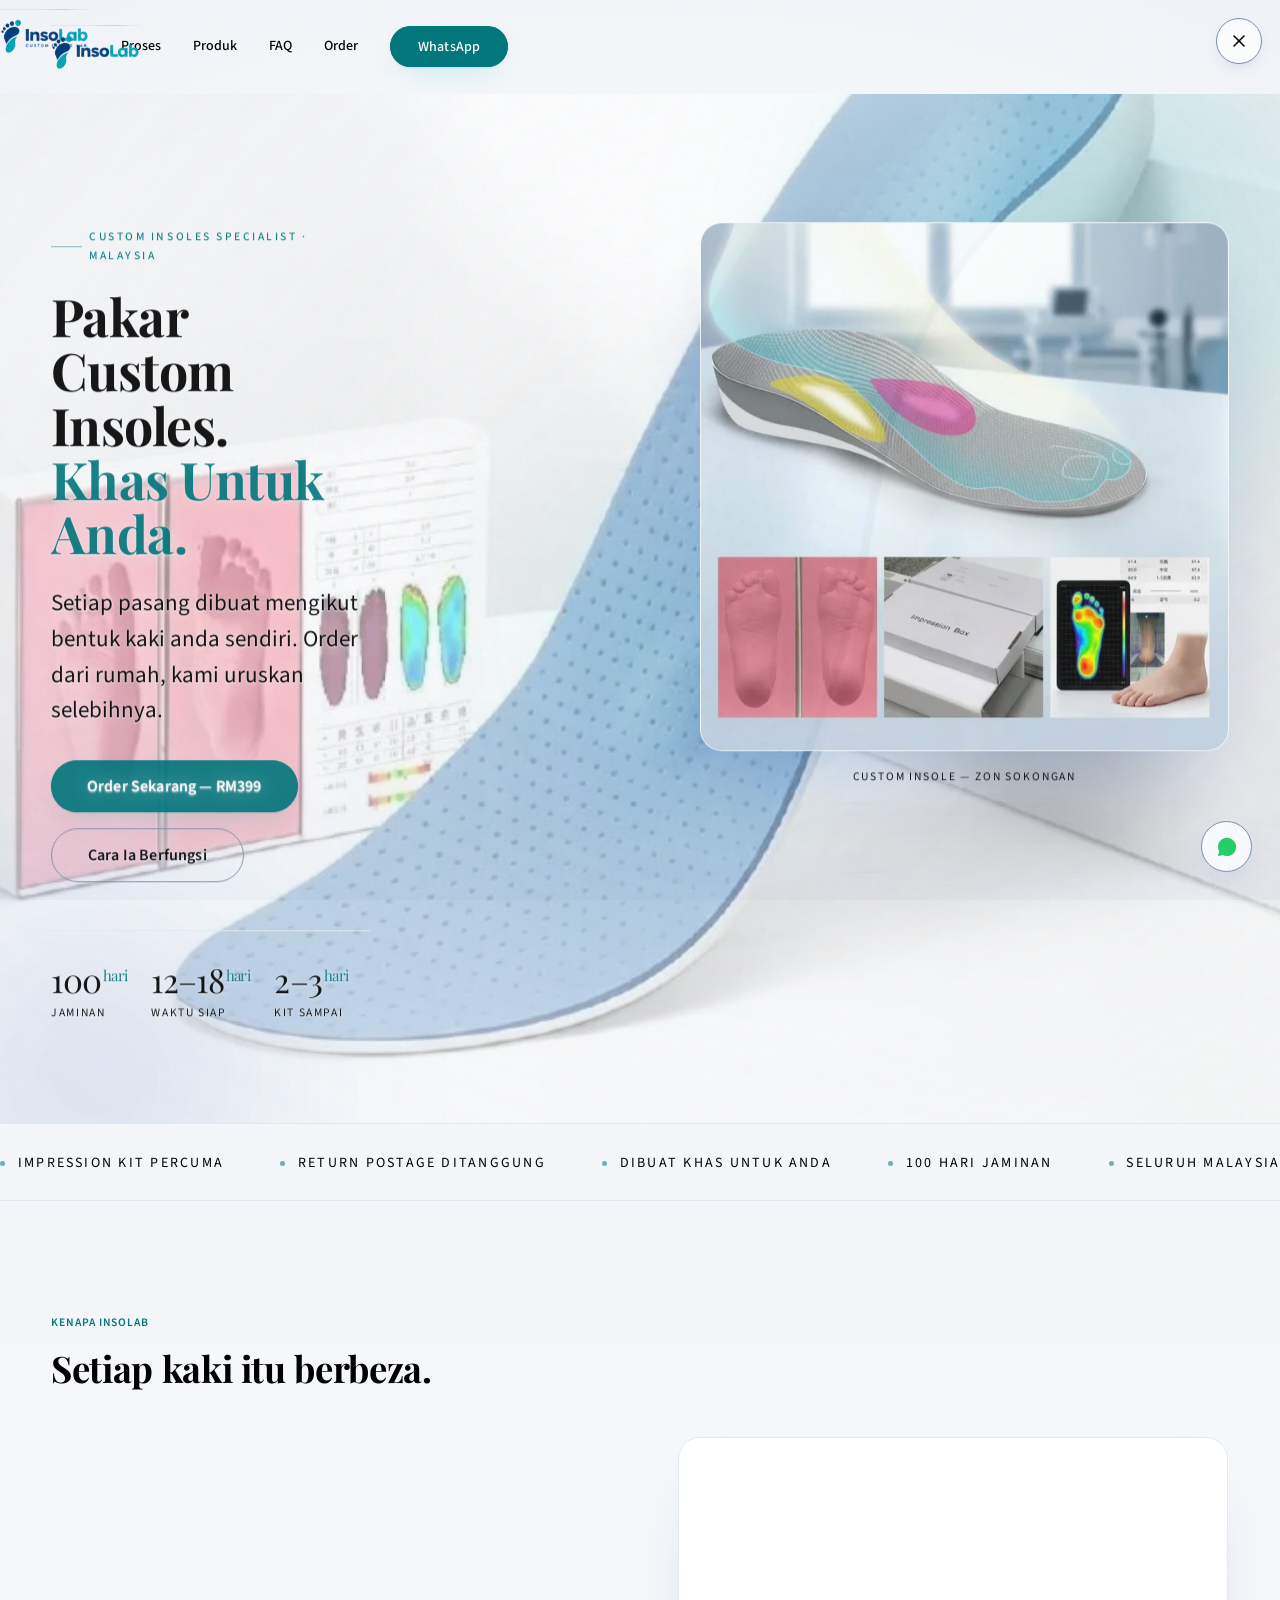
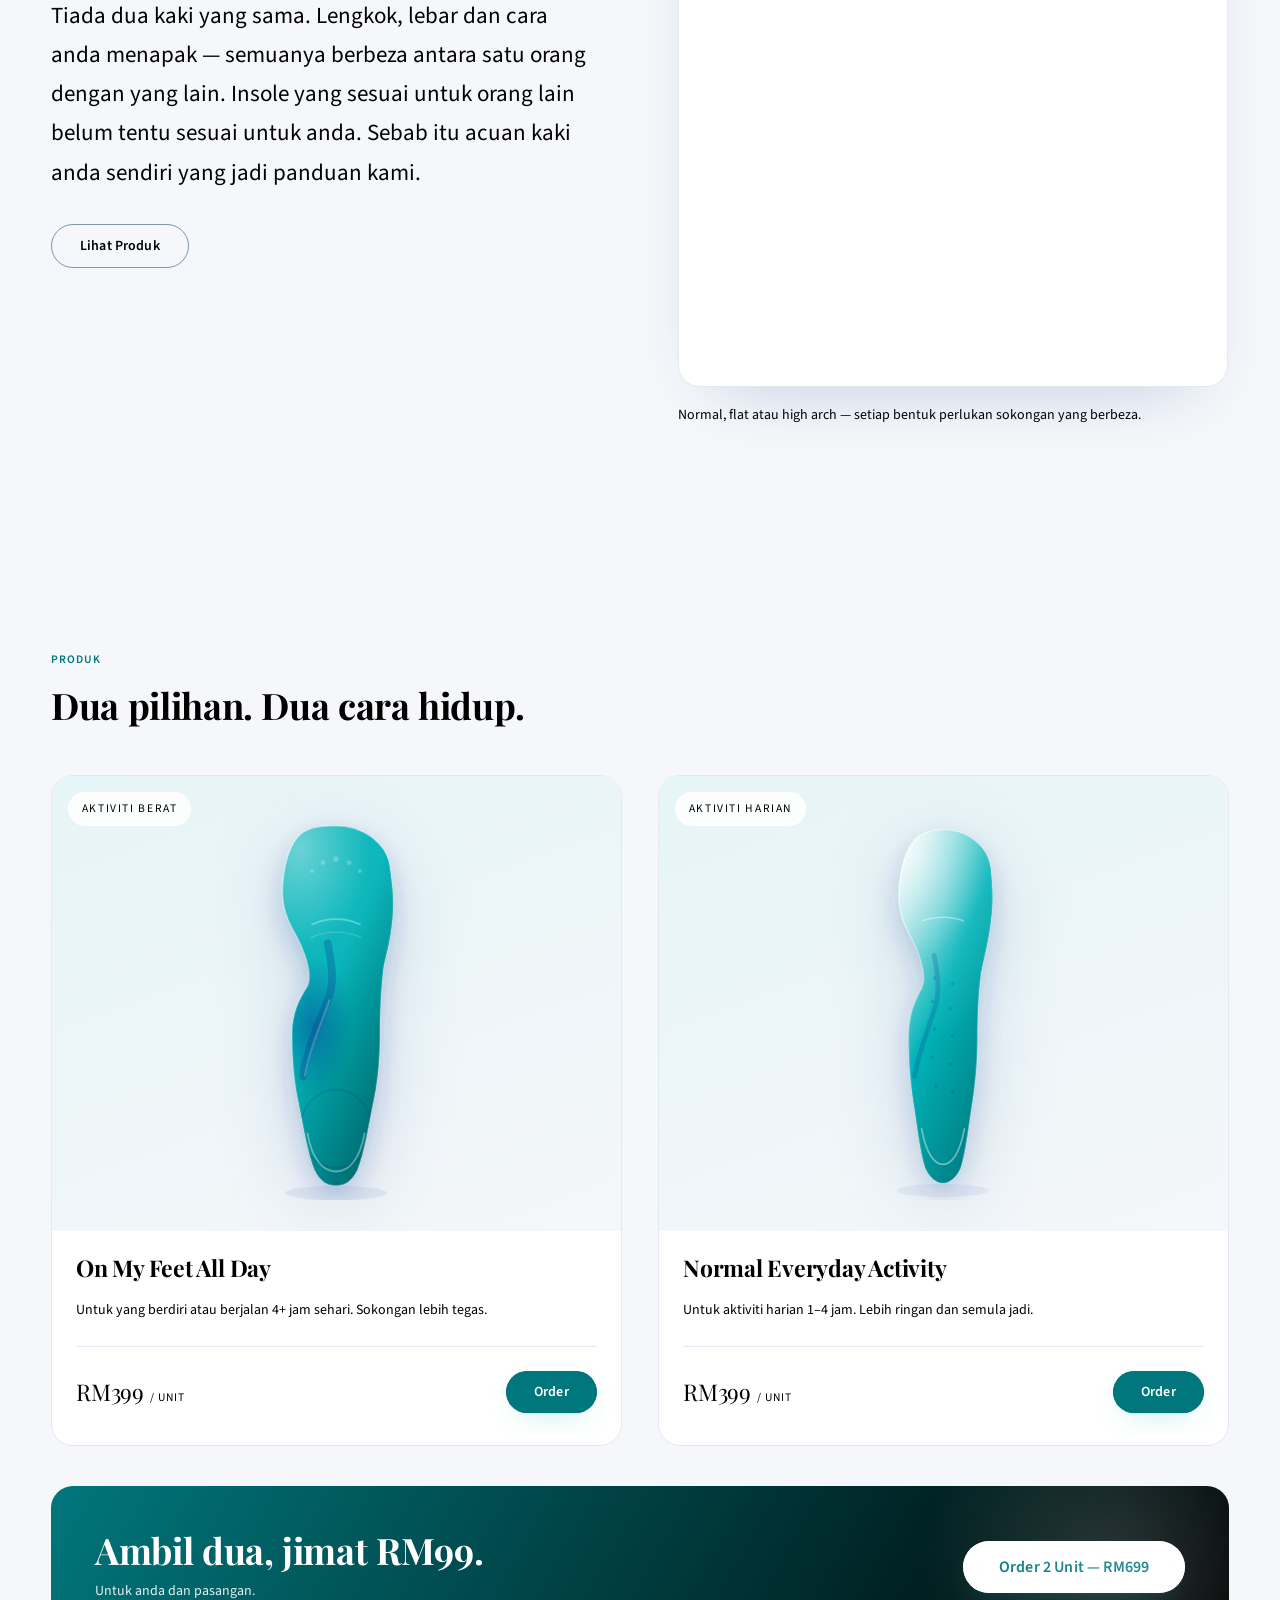
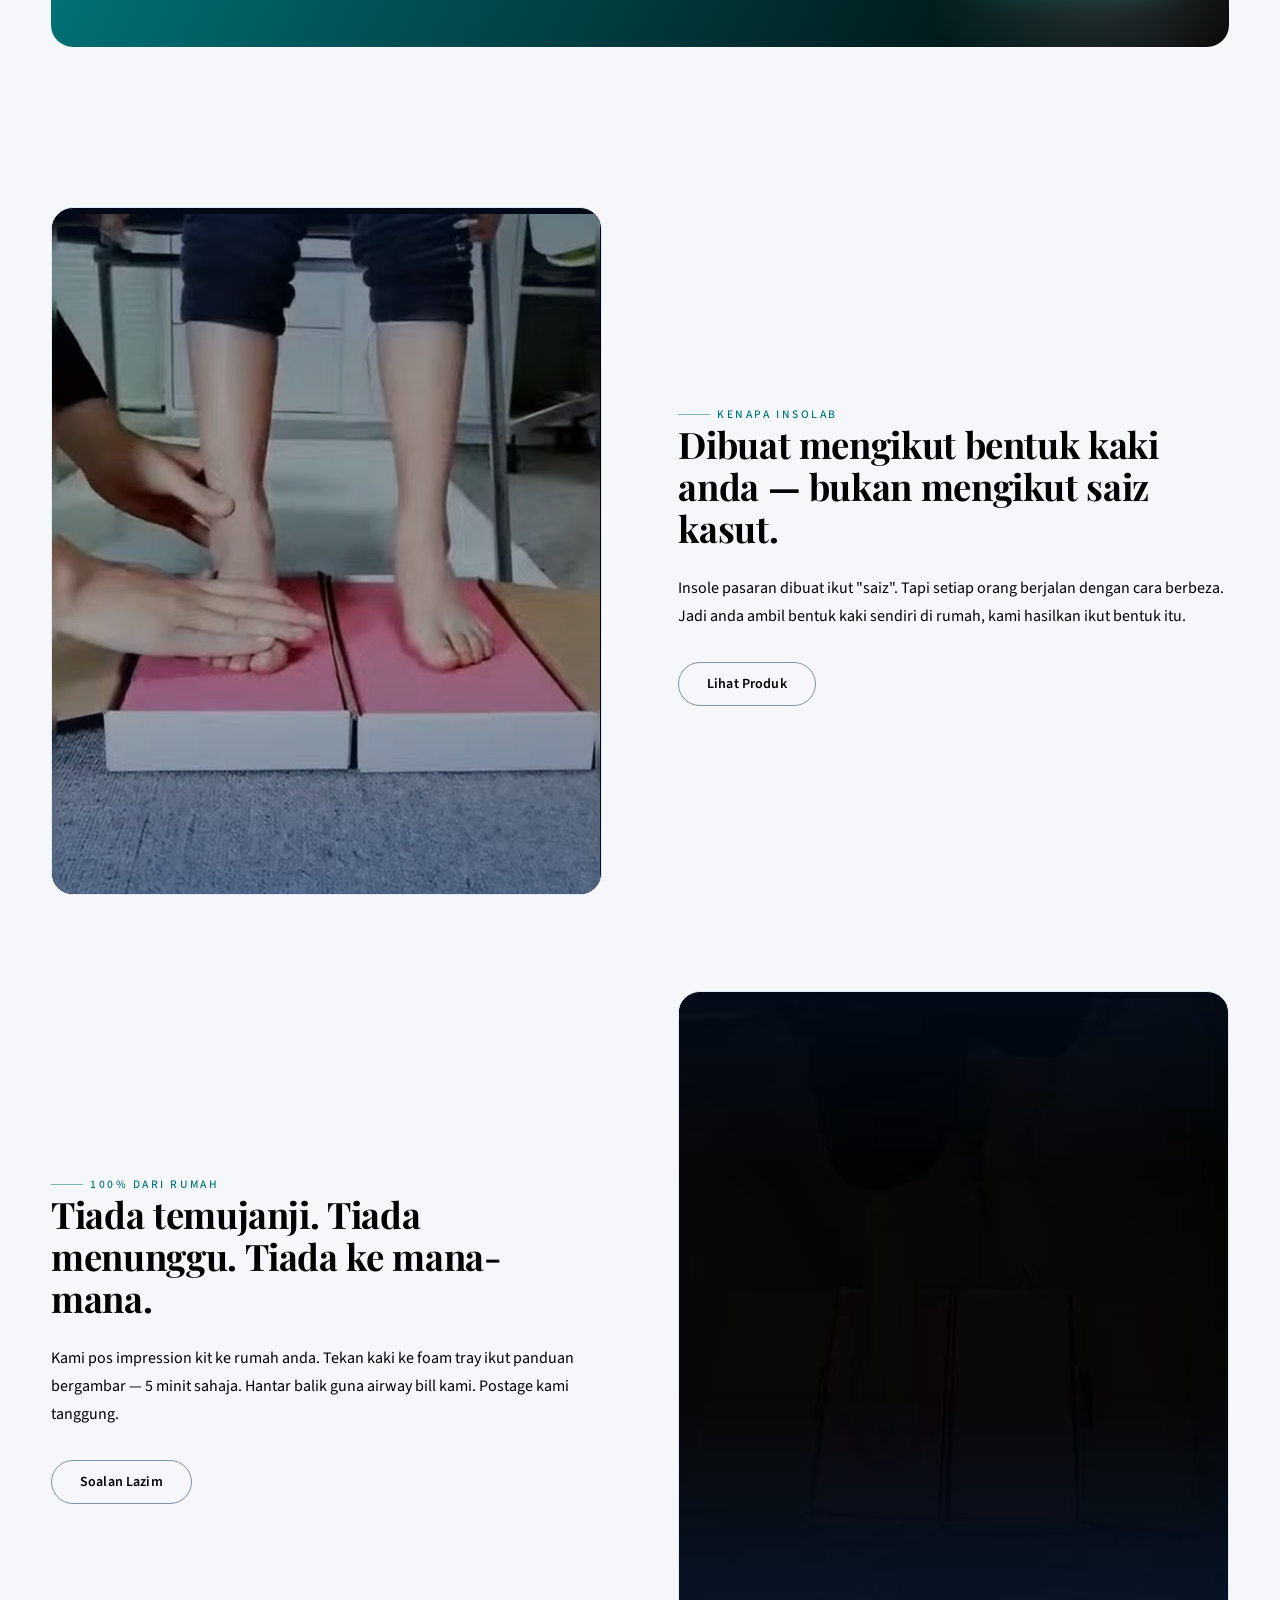
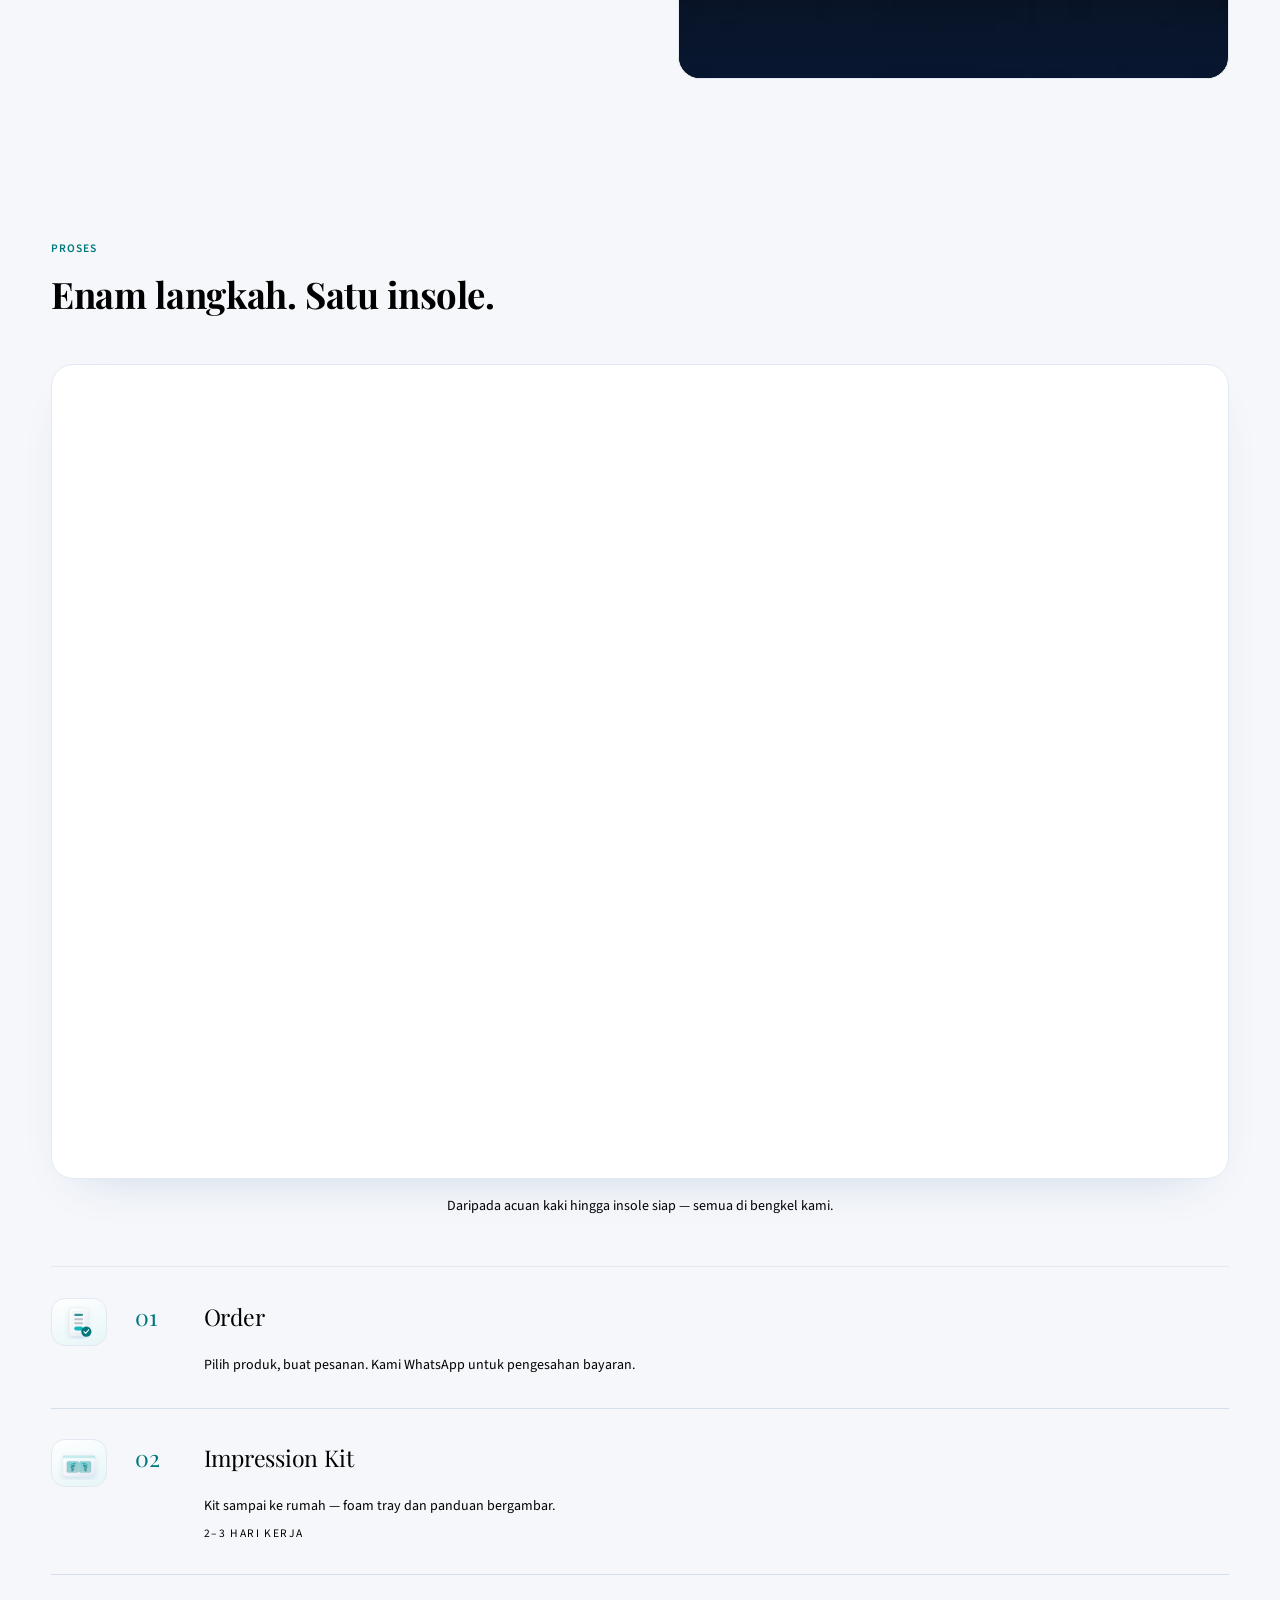
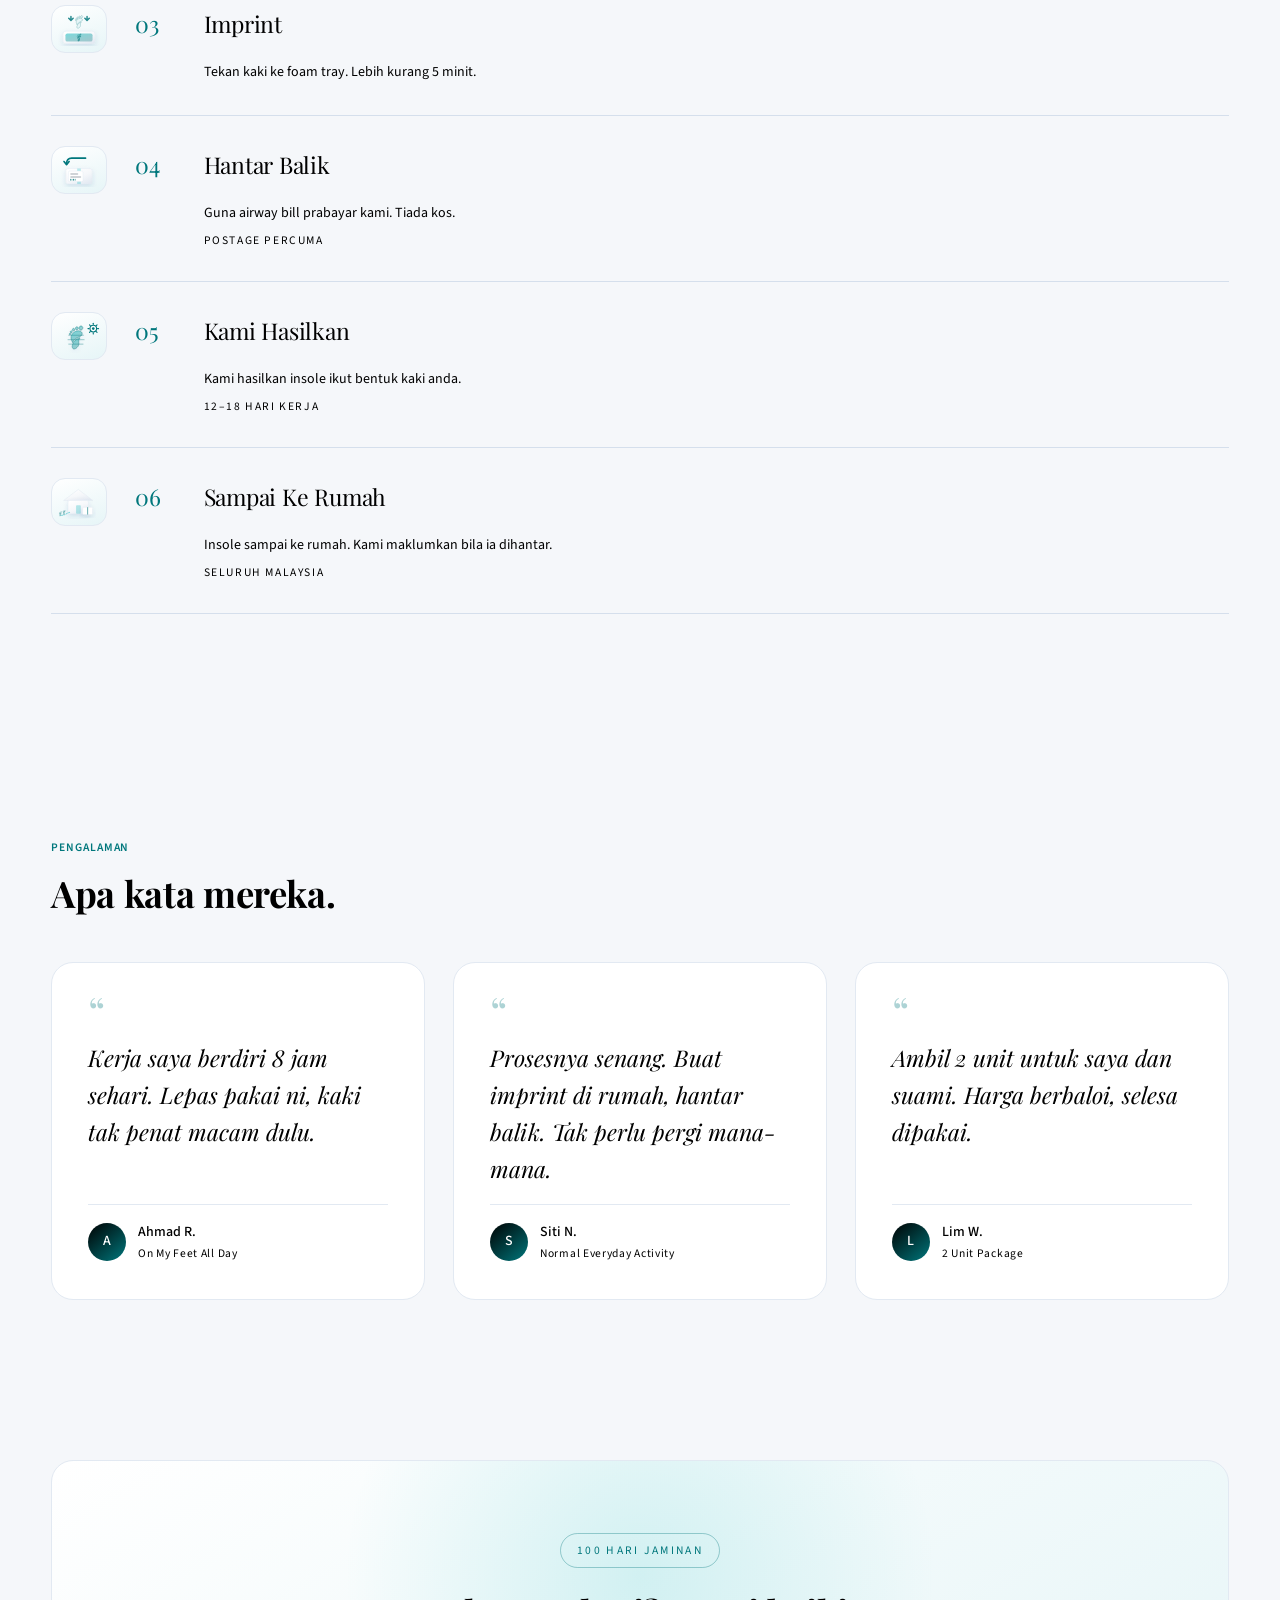
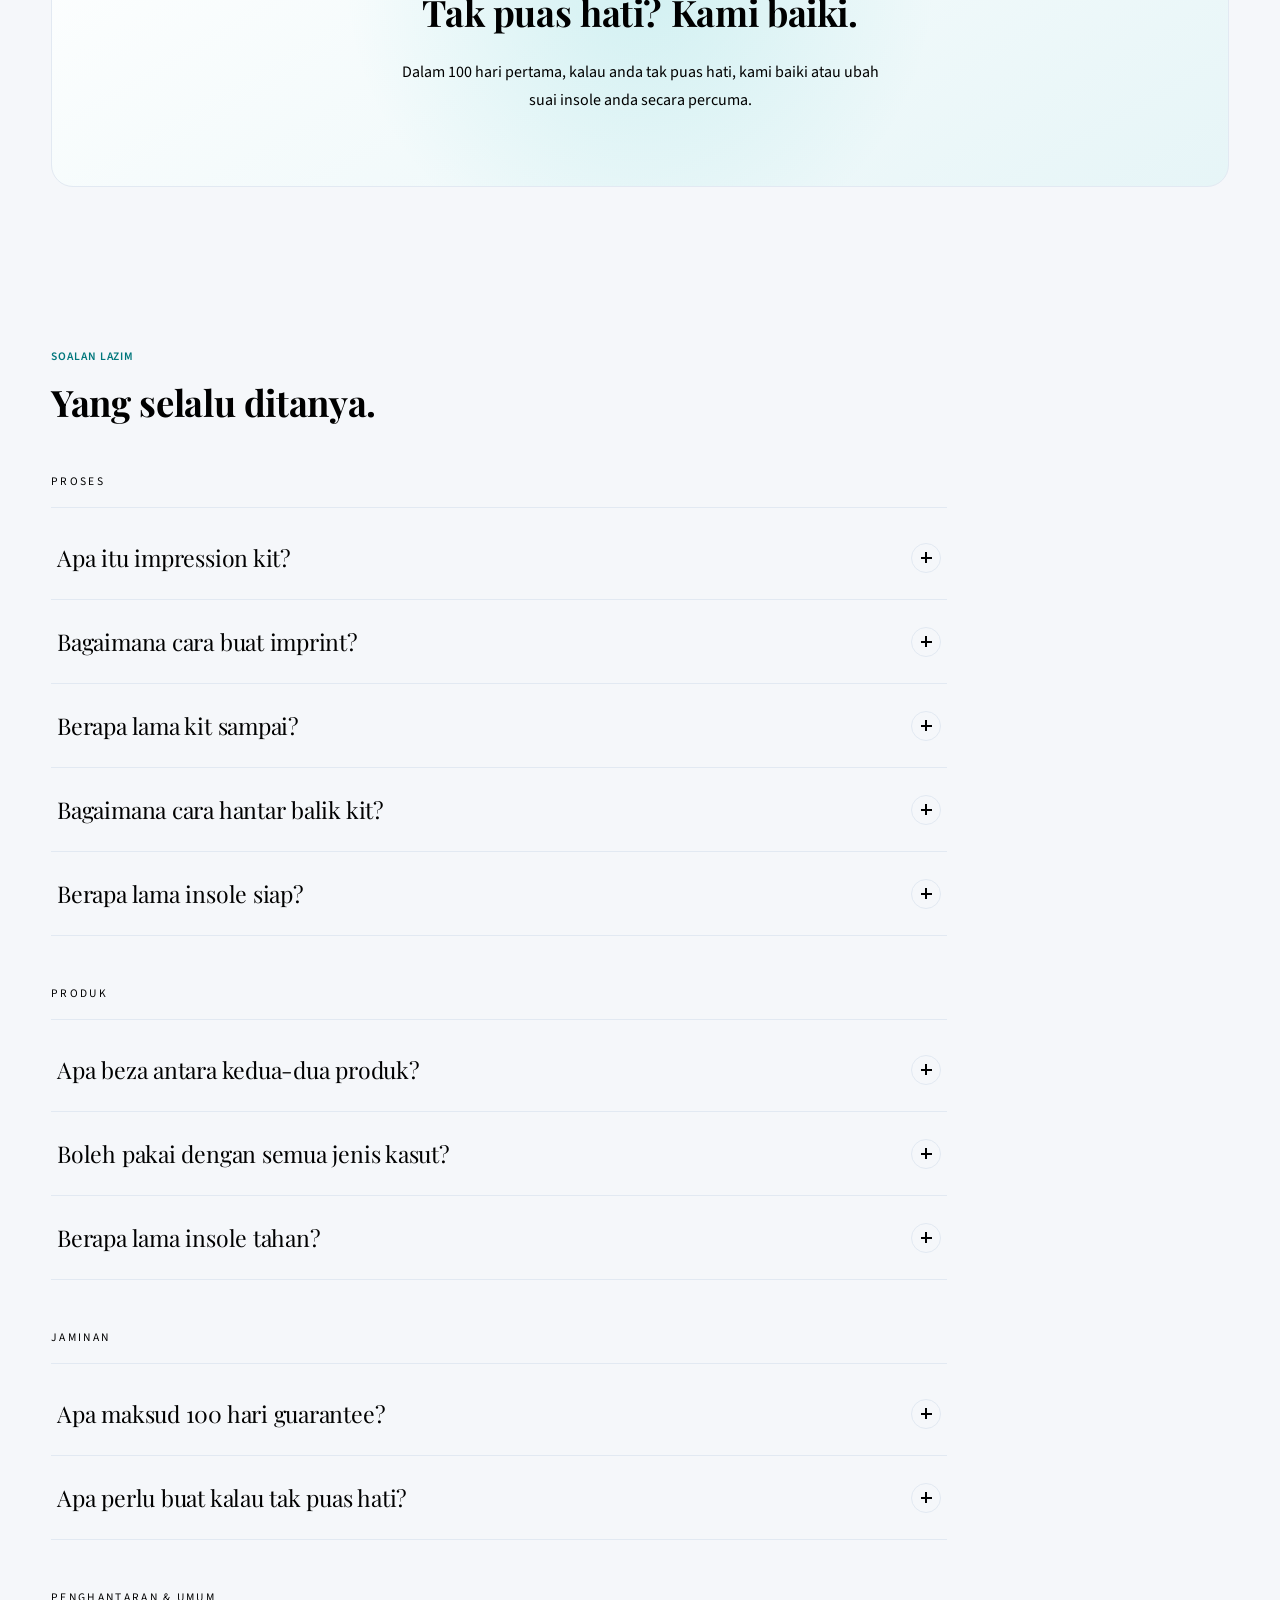
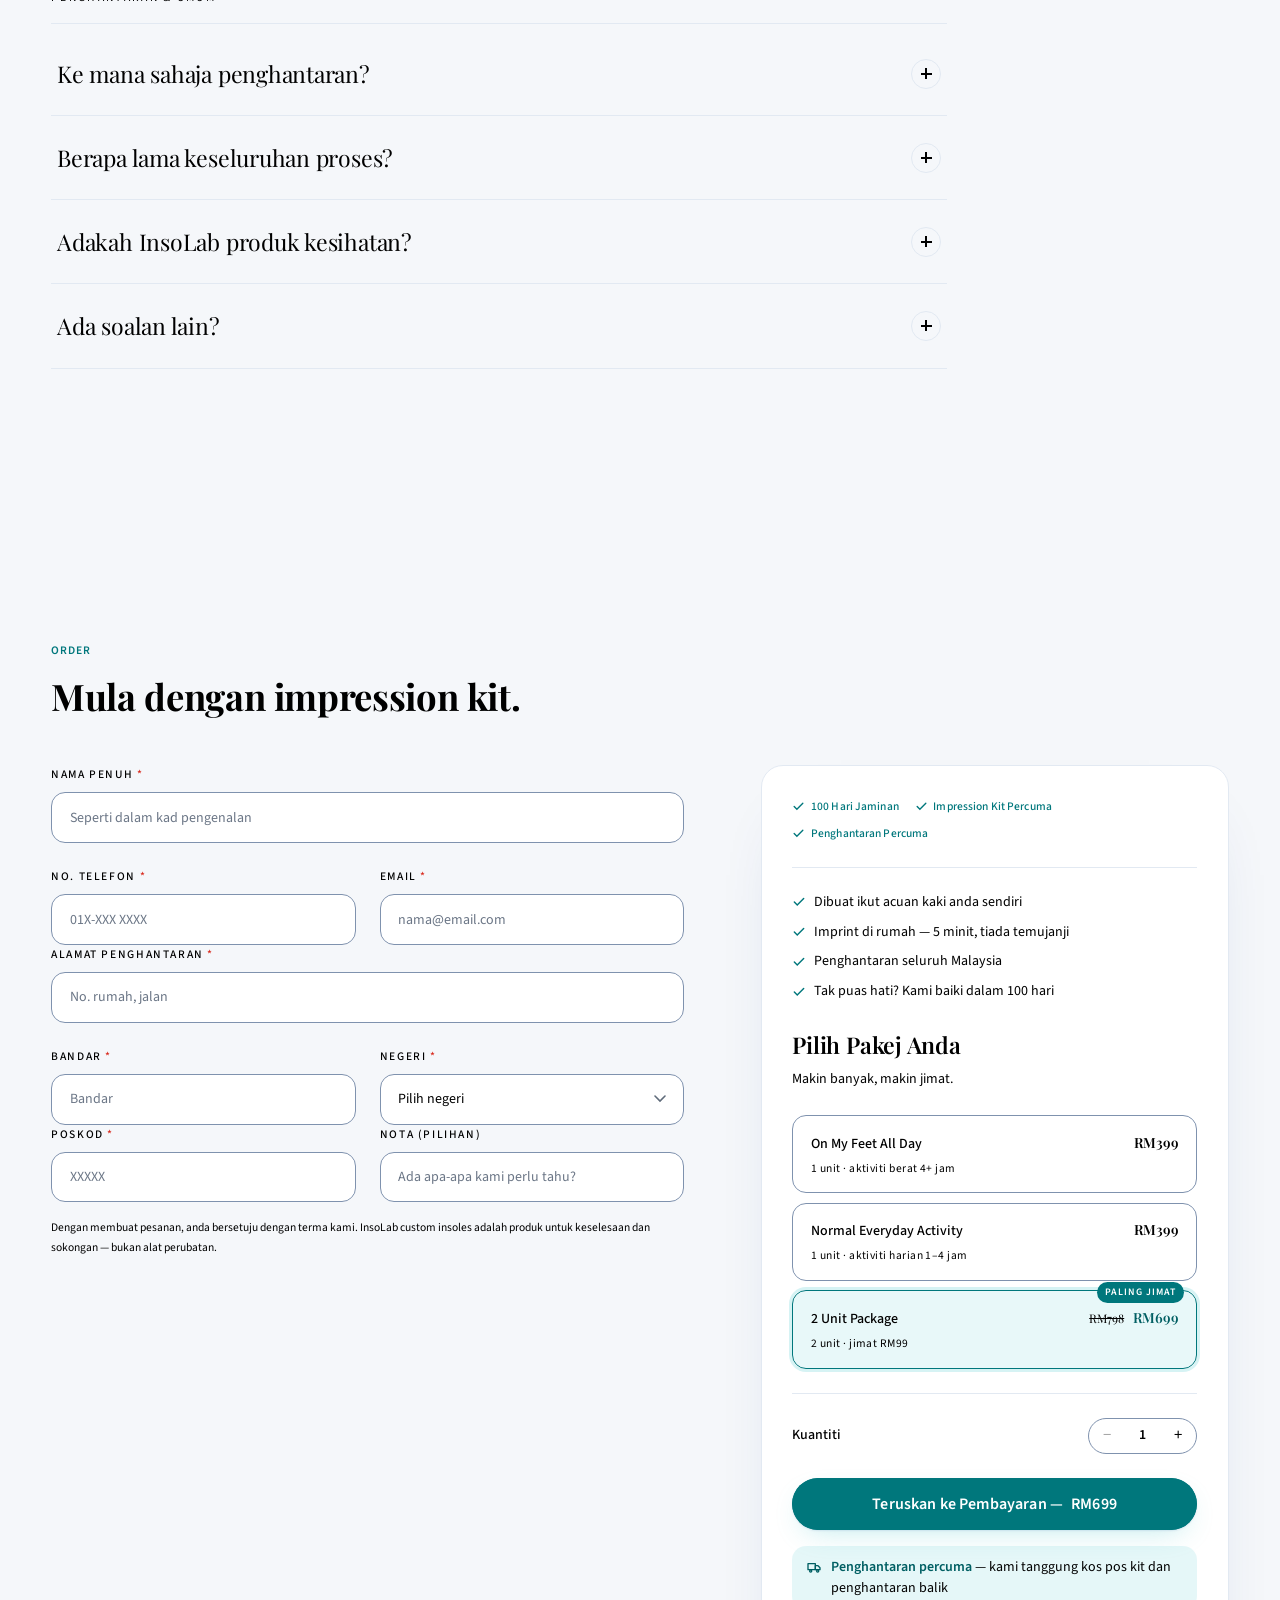
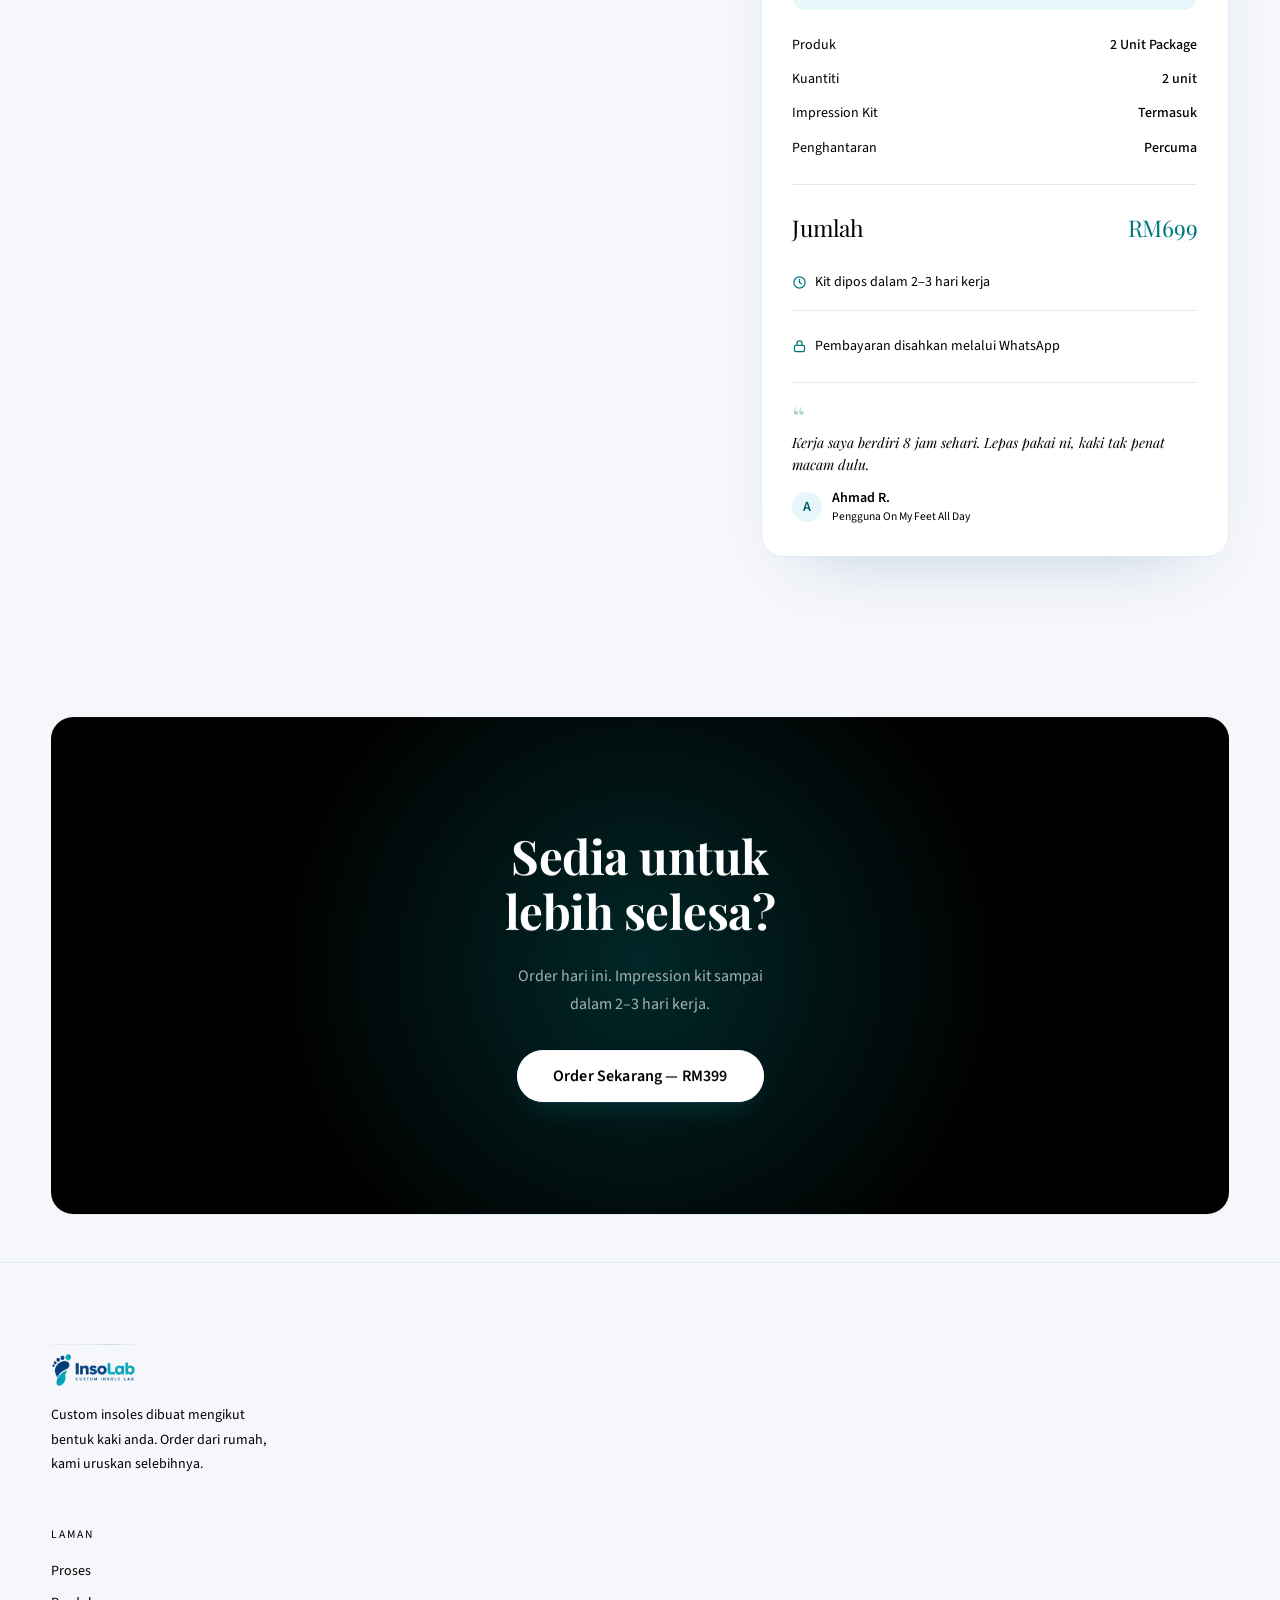
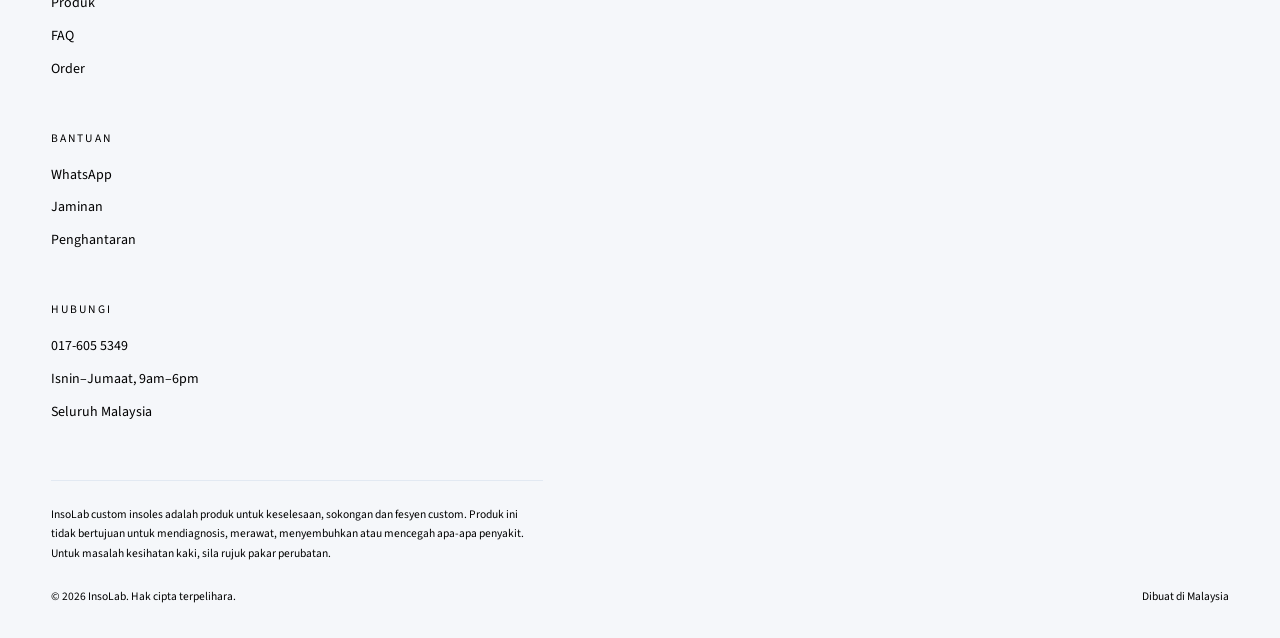
==== commit 51be4c57: "Fix mobile menu: nav was position:fixed covering toggle button - .nav changed to position:static (on" ====
--- a/index.html
+++ b/index.html
@@ -11,7 +11,7 @@
   <link rel="preconnect" href="https://maryamstore6.github.io">
   <link href="https://fonts.googleapis.com/css2?family=Playfair+Display:ital,wght@0,400;0,600;0,700;1,400&family=Source+Sans+3:wght@400;500;600&display=swap" rel="stylesheet" media="print" onload="this.media='all'">
   <noscript><link href="https://fonts.googleapis.com/css2?family=Playfair+Display:ital,wght@0,400;0,600;0,700;1,400&family=Source+Sans+3:wght@400;500;600&display=swap" rel="stylesheet"></noscript>
-  <link rel="stylesheet" href="css/style.min.css?v=42">
+  <link rel="stylesheet" href="css/style.min.css?v=43">
   <link rel="icon" href="assets/favicon.svg" type="image/svg+xml">
   <script defer src="lib/lenis.min.js"></script>
   <script defer src="lib/gsap.min.js"></script>
--- a/css/style.min.css
+++ b/css/style.min.css
@@ -1,5 +1,5 @@
-:root{--navy:#000000;--navy-deep:#000000;--teal:#00B3B8;--teal-deep:#00777C;--teal-darker:#005F63;--light-blue:#E6F5F7;--charcoal:#000000;--soft-gray:#F5F7FA;--muted:#000000;--ink:var(--navy);--ink-soft:var(--charcoal);--ink-muted:var(--muted);--paper:var(--soft-gray);--paper-warm:var(--light-blue);--surface:#FFFFFF;--surface-alt:var(--soft-gray);--accent:var(--teal-deep);--accent-bright:var(--teal);--accent-deep:var(--teal-darker);--accent-glow:rgba(0,179,184,0.30);--sand:var(--teal);--sand-soft:rgba(0,179,184,0.10);--clay:#D92D20;--line:#E2E9F2;--line-soft:rgba(11,61,145,0.08);--line-strong:#7F92AE;--font-display:"Playfair Display",Georgia,"Times New Roman",serif;--font-body:"Source Sans 3","Segoe UI",system-ui,-apple-system,sans-serif;--t-hero:clamp(2rem,4.05vw,3.85rem);--t-xl:clamp(1.75rem,3.7vw,3.15rem);--t-lg:clamp(1.45rem,2.85vw,2.3rem);--t-md:clamp(1.15rem,1.8vw,1.5rem);--t-body:clamp(1rem,1.05vw,1.125rem);--t-small:0.875rem;--t-micro:0.72rem;--s-1:0.5rem;--s-2:1rem;--s-3:1.5rem;--s-4:2rem;--s-5:3rem;--s-6:4.5rem;--s-7:7rem;--s-8:10rem;--ease-out-expo:cubic-bezier(0.16,1,0.3,1);--ease-out-quint:cubic-bezier(0.22,1,0.36,1);--ease-in-out:cubic-bezier(0.65,0,0.35,1);--radius:14px;--radius-lg:22px;--radius-pill:999px;--maxw:1320px;--gutter:clamp(1.25rem,4vw,3.5rem)}*,*::before,*::after{box-sizing:border-box}html{-webkit-text-size-adjust:100%;scroll-behavior:smooth;scroll-padding-top:80px;overscroll-behavior-y:none}body{margin:0;background:var(--paper);color:var(--ink);font-family:var(--font-body);font-size:var(--t-body);line-height:1.65;font-weight:400;-webkit-font-smoothing:antialiased;-moz-osx-font-smoothing:grayscale;overflow-x:hidden;-webkit-tap-highlight-color:transparent;touch-action:manipulation}body.is-loading{overflow:hidden;height:100vh}img,svg,canvas{display:block;max-width:100%;will-change:transform}a{color:inherit;text-decoration:none}button{font:inherit;cursor:pointer;border:none;background:none;color:inherit;-webkit-tap-highlight-color:transparent}ul{margin:0;padding:0;list-style:none}h1,h2,h3,h4{font-family:var(--font-display);font-weight:600;line-height:1.1;letter-spacing:-0.022em;margin:0}strong{font-weight:600}p{margin:0}::selection{background:var(--accent);color:#fff}.wrap{width:100%;max-width:var(--maxw);margin:0 auto;padding-inline:var(--gutter)}.section{padding-block:clamp(5rem,12vh,10rem);position:relative}.section--tight{padding-block:clamp(3rem,7vh,6rem)}.eyebrow{font-size:var(--t-micro);letter-spacing:0.22em;text-transform:uppercase;font-weight:500;color:var(--accent);display:inline-flex;align-items:center;gap:0.6em}.eyebrow::before{content:"";width:2rem;height:1px;background:currentColor;opacity:0.5}.grain{position:fixed;inset:-50%;width:200%;height:200%;pointer-events:none;z-index:9998;opacity:0.032;background-image:url("data:image/svg+xml,%3Csvg xmlns='http://www.w3.org/2000/svg' width='200' height='200'%3E%3Cfilter id='n'%3E%3CfeTurbulence type='fractalNoise' baseFrequency='0.85' numOctaves='3'/%3E%3C/filter%3E%3Crect width='200' height='200' filter='url(%23n)'/%3E%3C/svg%3E");animation:grainShift 8s steps(6) infinite;will-change:transform}@keyframes grainShift{0%,100%{transform:translate(0,0)}20%{transform:translate(-3%,2%)}40%{transform:translate(2%,-3%)}60%{transform:translate(-2%,-2%)}80%{transform:translate(3%,1%)}}.vignette{position:fixed;inset:0;pointer-events:none;z-index:9997;background:radial-gradient(ellipse 120% 80% at 50% 40%,transparent 40%,rgba(11,61,145,0.045) 100%)}.loader{position:fixed;inset:0;z-index:10000;background:var(--paper);display:flex;align-items:center;justify-content:center;flex-direction:column;gap:var(--s-3);transition:opacity 0.7s var(--ease-out-expo),visibility 0.7s}.loader.is-done{opacity:0;visibility:hidden}.loader-mark{font-family:var(--font-display);font-size:clamp(1.8rem,4vw,3rem);letter-spacing:-0.02em}.loader-mark span{color:var(--accent)}.loader-track{width:min(240px,50vw);height:2px;background:var(--line);overflow:hidden;border-radius:2px}.loader-bar{height:100%;width:0%;background:var(--accent);transition:width 0.25s var(--ease-out-quint)}.loader-pct{font-size:var(--t-micro);letter-spacing:0.2em;color:var(--ink-muted);font-variant-numeric:tabular-nums}.hdr{position:fixed;top:0;left:0;right:0;z-index:9000;padding-block:var(--s-3);transition:background 0.5s var(--ease-out-quint),backdrop-filter 0.5s,padding 0.5s var(--ease-out-quint),box-shadow 0.5s;will-change:transform,background,padding;transform:translateZ(0);backface-visibility:hidden}.hdr.is-stuck{background:rgba(245,247,250,0.85);backdrop-filter:blur(18px) saturate(1.4);-webkit-backdrop-filter:blur(18px) saturate(1.4);padding-block:0.85rem;box-shadow:0 1px 0 var(--line-soft),0 8px 32px -18px rgba(11,61,145,0.16)}.hdr-inner{display:flex;align-items:center;justify-content:space-between;gap:var(--s-3)}.brand{font-family:var(--font-display);font-size:1.4rem;letter-spacing:-0.02em;position:relative;z-index:2}.brand span{color:var(--accent)}.nav{position:fixed;top:0;right:var(--gutter);z-index:9001;display:flex;align-items:center;gap:clamp(1rem,2.5vw,2.25rem);box-sizing:content-box;height:46px;padding-block:1.5rem;transition:padding 0.45s var(--ease-out-quint)}html.hdr-stuck .nav{padding-block:0.85rem}.nav-close{display:none}.nav-brand{display:none}.nav a{font-size:var(--t-small);font-weight:500;color:var(--ink-soft);position:relative;padding-block:0.25rem;transition:color 0.3s}.nav a::after{content:"";position:absolute;left:0;bottom:0;width:100%;height:1px;background:var(--accent);transform:scaleX(0);transform-origin:right;transition:transform 0.45s var(--ease-out-expo)}.nav a:hover{color:var(--ink)}.nav a:hover::after{transform:scaleX(1);transform-origin:left}.nav a.btn{color:#fff;padding-block:0.85rem}.nav a.btn:hover{color:#fff}.nav a.btn::after{display:none}.btn{display:inline-flex;align-items:center;justify-content:center;gap:0.55em;padding:0.85rem 1.6rem;border-radius:var(--radius-pill);font-size:var(--t-small);font-weight:500;letter-spacing:0.01em;position:relative;overflow:hidden;isolation:isolate;transition:transform 0.5s var(--ease-out-expo),box-shadow 0.5s var(--ease-out-expo),color 0.5s;will-change:transform;transform:translateZ(0);backface-visibility:hidden}.btn::before{content:"";position:absolute;inset:0;z-index:-1;border-radius:inherit;transition:transform 0.55s var(--ease-out-expo)}.btn--primary{color:#fff;box-shadow:0 1px 2px rgba(11,61,145,0.1),0 10px 30px -12px var(--accent-glow)}.btn--primary::before{background:var(--accent)}.btn--primary:hover{transform:translateY(-2px);box-shadow:0 2px 4px rgba(11,61,145,0.12),0 18px 44px -14px var(--accent-glow)}.btn--primary:hover::before{transform:scale(1.06)}.btn--ghost{color:var(--ink);border:1.5px solid var(--ink-soft);background:rgba(255,255,255,0.6)}.btn--ghost::before{background:var(--ink);transform:translateY(101%)}.btn--ghost:hover{color:#fff;transform:translateY(-2px);border-color:var(--ink)}.btn--ghost:hover::before{transform:translateY(0)}.btn--lg{padding:1.05rem 2.1rem;font-size:0.95rem}.btn--block{width:100%}.nav-toggle{display:none;width:44px;height:44px;align-items:center;justify-content:center;border-radius:var(--radius-pill);border:1px solid var(--line-strong)}.nav-toggle svg{width:20px;height:20px;stroke:var(--ink);stroke-width:1.8;fill:none}.hero{position:relative;min-height:100svh;display:flex;align-items:center;overflow:hidden;padding-block:clamp(7rem,16vh,11rem) clamp(4rem,10vh,7rem)}.hero-bg{position:absolute;inset:0;z-index:0;overflow:hidden}.hero-bg-img{width:100%;height:100%;object-fit:cover;object-position:center;transform:scale(1.15) translateZ(0);transform-origin:center center;will-change:transform;backface-visibility:hidden}.hero-bg-overlay{position:absolute;inset:0;background:linear-gradient(180deg,rgba(245,247,250,0.55) 0%,rgba(245,247,250,0.28) 40%,rgba(245,247,250,0.42) 70%,rgba(245,247,250,0.72) 100%
+:root{--navy:#000000;--navy-deep:#000000;--teal:#00B3B8;--teal-deep:#00777C;--teal-darker:#005F63;--light-blue:#E6F5F7;--charcoal:#000000;--soft-gray:#F5F7FA;--muted:#000000;--ink:var(--navy);--ink-soft:var(--charcoal);--ink-muted:var(--muted);--paper:var(--soft-gray);--paper-warm:var(--light-blue);--surface:#FFFFFF;--surface-alt:var(--soft-gray);--accent:var(--teal-deep);--accent-bright:var(--teal);--accent-deep:var(--teal-darker);--accent-glow:rgba(0,179,184,0.30);--sand:var(--teal);--sand-soft:rgba(0,179,184,0.10);--clay:#D92D20;--line:#E2E9F2;--line-soft:rgba(11,61,145,0.08);--line-strong:#7F92AE;--font-display:"Playfair Display",Georgia,"Times New Roman",serif;--font-body:"Source Sans 3","Segoe UI",system-ui,-apple-system,sans-serif;--t-hero:clamp(2rem,4.05vw,3.85rem);--t-xl:clamp(1.75rem,3.7vw,3.15rem);--t-lg:clamp(1.45rem,2.85vw,2.3rem);--t-md:clamp(1.15rem,1.8vw,1.5rem);--t-body:clamp(1rem,1.05vw,1.125rem);--t-small:0.875rem;--t-micro:0.72rem;--s-1:0.5rem;--s-2:1rem;--s-3:1.5rem;--s-4:2rem;--s-5:3rem;--s-6:4.5rem;--s-7:7rem;--s-8:10rem;--ease-out-expo:cubic-bezier(0.16,1,0.3,1);--ease-out-quint:cubic-bezier(0.22,1,0.36,1);--ease-in-out:cubic-bezier(0.65,0,0.35,1);--radius:14px;--radius-lg:22px;--radius-pill:999px;--maxw:1320px;--gutter:clamp(1.25rem,4vw,3.5rem)}*,*::before,*::after{box-sizing:border-box}html{-webkit-text-size-adjust:100%;scroll-behavior:smooth;scroll-padding-top:80px;overscroll-behavior-y:none}body{margin:0;background:var(--paper);color:var(--ink);font-family:var(--font-body);font-size:var(--t-body);line-height:1.65;font-weight:400;-webkit-font-smoothing:antialiased;-moz-osx-font-smoothing:grayscale;overflow-x:hidden;-webkit-tap-highlight-color:transparent;touch-action:manipulation}body.is-loading{overflow:hidden;height:100vh}img,svg,canvas{display:block;max-width:100%;will-change:transform}a{color:inherit;text-decoration:none}button{font:inherit;cursor:pointer;border:none;background:none;color:inherit;-webkit-tap-highlight-color:transparent}ul{margin:0;padding:0;list-style:none}h1,h2,h3,h4{font-family:var(--font-display);font-weight:600;line-height:1.1;letter-spacing:-0.022em;margin:0}strong{font-weight:600}p{margin:0}::selection{background:var(--accent);color:#fff}.wrap{width:100%;max-width:var(--maxw);margin:0 auto;padding-inline:var(--gutter)}.section{padding-block:clamp(5rem,12vh,10rem);position:relative}.section--tight{padding-block:clamp(3rem,7vh,6rem)}.eyebrow{font-size:var(--t-micro);letter-spacing:0.22em;text-transform:uppercase;font-weight:500;color:var(--accent);display:inline-flex;align-items:center;gap:0.6em}.eyebrow::before{content:"";width:2rem;height:1px;background:currentColor;opacity:0.5}.grain{position:fixed;inset:-50%;width:200%;height:200%;pointer-events:none;z-index:9998;opacity:0.032;background-image:url("data:image/svg+xml,%3Csvg xmlns='http://www.w3.org/2000/svg' width='200' height='200'%3E%3Cfilter id='n'%3E%3CfeTurbulence type='fractalNoise' baseFrequency='0.85' numOctaves='3'/%3E%3C/filter%3E%3Crect width='200' height='200' filter='url(%23n)'/%3E%3C/svg%3E");animation:grainShift 8s steps(6) infinite;will-change:transform}@keyframes grainShift{0%,100%{transform:translate(0,0)}20%{transform:translate(-3%,2%)}40%{transform:translate(2%,-3%)}60%{transform:translate(-2%,-2%)}80%{transform:translate(3%,1%)}}.vignette{position:fixed;inset:0;pointer-events:none;z-index:9997;background:radial-gradient(ellipse 120% 80% at 50% 40%,transparent 40%,rgba(11,61,145,0.045) 100%)}.loader{position:fixed;inset:0;z-index:10000;background:var(--paper);display:flex;align-items:center;justify-content:center;flex-direction:column;gap:var(--s-3);transition:opacity 0.7s var(--ease-out-expo),visibility 0.7s}.loader.is-done{opacity:0;visibility:hidden}.loader-mark{font-family:var(--font-display);font-size:clamp(1.8rem,4vw,3rem);letter-spacing:-0.02em}.loader-mark span{color:var(--accent)}.loader-track{width:min(240px,50vw);height:2px;background:var(--line);overflow:hidden;border-radius:2px}.loader-bar{height:100%;width:0%;background:var(--accent);transition:width 0.25s var(--ease-out-quint)}.loader-pct{font-size:var(--t-micro);letter-spacing:0.2em;color:var(--ink-muted);font-variant-numeric:tabular-nums}.hdr{position:fixed;top:0;left:0;right:0;z-index:9000;padding-block:var(--s-3);transition:background 0.5s var(--ease-out-quint),backdrop-filter 0.5s,padding 0.5s var(--ease-out-quint),box-shadow 0.5s;will-change:transform,background,padding;transform:translateZ(0);backface-visibility:hidden}.hdr.is-stuck{background:rgba(245,247,250,0.85);backdrop-filter:blur(18px) saturate(1.4);-webkit-backdrop-filter:blur(18px) saturate(1.4);padding-block:0.85rem;box-shadow:0 1px 0 var(--line-soft),0 8px 32px -18px rgba(11,61,145,0.16)}.hdr-inner{display:flex;align-items:center;justify-content:space-between;gap:var(--s-3)}.brand{font-family:var(--font-display);font-size:1.4rem;letter-spacing:-0.02em;position:relative;z-index:2}.brand span{color:var(--accent)}.nav{position:static;top:0;right:var(--gutter);z-index:9001;display:flex;align-items:center;gap:clamp(1rem,2.5vw,2.25rem);box-sizing:content-box;height:46px;padding-block:1.5rem;transition:padding 0.45s var(--ease-out-quint)}html.hdr-stuck .nav{padding-block:0.85rem}.nav-close{display:none}.nav-brand{display:none}.nav a{font-size:var(--t-small);font-weight:500;color:var(--ink-soft);position:relative;padding-block:0.25rem;transition:color 0.3s}.nav a::after{content:"";position:absolute;left:0;bottom:0;width:100%;height:1px;background:var(--accent);transform:scaleX(0);transform-origin:right;transition:transform 0.45s var(--ease-out-expo)}.nav a:hover{color:var(--ink)}.nav a:hover::after{transform:scaleX(1);transform-origin:left}.nav a.btn{color:#fff;padding-block:0.85rem}.nav a.btn:hover{color:#fff}.nav a.btn::after{display:none}.btn{display:inline-flex;align-items:center;justify-content:center;gap:0.55em;padding:0.85rem 1.6rem;border-radius:var(--radius-pill);font-size:var(--t-small);font-weight:500;letter-spacing:0.01em;position:relative;overflow:hidden;isolation:isolate;transition:transform 0.5s var(--ease-out-expo),box-shadow 0.5s var(--ease-out-expo),color 0.5s;will-change:transform;transform:translateZ(0);backface-visibility:hidden}.btn::before{content:"";position:absolute;inset:0;z-index:-1;border-radius:inherit;transition:transform 0.55s var(--ease-out-expo)}.btn--primary{color:#fff;box-shadow:0 1px 2px rgba(11,61,145,0.1),0 10px 30px -12px var(--accent-glow)}.btn--primary::before{background:var(--accent)}.btn--primary:hover{transform:translateY(-2px);box-shadow:0 2px 4px rgba(11,61,145,0.12),0 18px 44px -14px var(--accent-glow)}.btn--primary:hover::before{transform:scale(1.06)}.btn--ghost{color:var(--ink);border:1.5px solid var(--ink-soft);background:rgba(255,255,255,0.6)}.btn--ghost::before{background:var(--ink);transform:translateY(101%)}.btn--ghost:hover{color:#fff;transform:translateY(-2px);border-color:var(--ink)}.btn--ghost:hover::before{transform:translateY(0)}.btn--lg{padding:1.05rem 2.1rem;font-size:0.95rem}.btn--block{width:100%}.nav-toggle{display:none;width:44px;height:44px;align-items:center;justify-content:center;border-radius:var(--radius-pill);border:1px solid var(--line-strong);z-index:9002;pointer-events:auto}.nav-toggle svg{width:20px;height:20px;stroke:var(--ink);stroke-width:1.8;fill:none}.hero{position:relative;min-height:100svh;display:flex;align-items:center;overflow:hidden;padding-block:clamp(7rem,16vh,11rem) clamp(4rem,10vh,7rem)}.hero-bg{position:absolute;inset:0;z-index:0;overflow:hidden}.hero-bg-img{width:100%;height:100%;object-fit:cover;object-position:center;transform:scale(1.15) translateZ(0);transform-origin:center center;will-change:transform;backface-visibility:hidden}.hero-bg-overlay{position:absolute;inset:0;background:linear-gradient(180deg,rgba(245,247,250,0.55) 0%,rgba(245,247,250,0.28) 40%,rgba(245,247,250,0.42) 70%,rgba(245,247,250,0.72) 100%
     ),linear-gradient(90deg,rgba(245,247,250,0.72) 0%,rgba(245,247,250,0.30) 50%,rgba(245,247,250,0.12) 100%
     )}@media (prefers-reduced-motion:reduce){.hero-bg-img{transform:scale(1.15)}.marquee-track{animation:none}.grain{animation:none}.scroll-hint-line::after{animation:none}*{scroll-behavior:auto !important}}@media (max-width:760px){.hero-bg-img{object-position:center 30%}.hero-bg-overlay{background:linear-gradient(180deg,rgba(245,247,250,0.72) 0%,rgba(245,247,250,0.45) 40%,rgba(245,247,250,0.60) 70%,rgba(245,247,250,0.88) 100%
       ),linear-gradient(90deg,rgba(245,247,250,0.82) 0%,rgba(245,247,250,0.45) 50%,rgba(245,247,250,0.25) 100%
-      )}.hero{min-height:auto;padding-block:clamp(4.5rem,10vh,6rem) clamp(1.5rem,4vh,2.5rem)}.hero-inner{grid-template-columns:1fr;gap:var(--s-3)}.hero-visual{order:-1;margin-top:0;margin-bottom:var(--s-3)}.hero-copy{order:2;text-align:left;max-width:100%}.hero-title{font-size:clamp(2rem,9vw,2.9rem)}.hero-sub{font-size:1rem;margin-top:var(--s-2)}.hero-actions{margin-top:var(--s-3);gap:0.6rem}.hero-actions .btn{flex:1 1 auto;justify-content:center}.hero-meta{margin-top:var(--s-3);padding-top:var(--s-3);gap:1.25rem}.hero-meta-num{font-size:1.5rem}.scroll-hint{display:none}}.hero-bloom{position:absolute;border-radius:50%;filter:blur(80px);pointer-events:none;z-index:0}.hero-bloom--1{width:55vw;height:55vw;max-width:780px;max-height:780px;top:-18%;right:-12%;background:radial-gradient(circle,rgba(0,179,184,0.26),transparent 68%)}.hero-bloom--2{width:42vw;height:42vw;max-width:600px;max-height:600px;bottom:-22%;left:-14%;background:radial-gradient(circle,rgba(11,61,145,0.16),transparent 70%)}.hero-bloom--3{width:34vw;height:34vw;max-width:480px;max-height:480px;top:32%;left:38%;background:radial-gradient(circle,rgba(0,179,184,0.14),transparent 72%)}.hero-shaft{position:absolute;top:-30%;left:50%;width:42vw;height:150vh;transform:translateX(-50%) rotate(14deg);background:linear-gradient(180deg,rgba(255,255,255,0.9),transparent 62%);filter:blur(28px);opacity:0.55;pointer-events:none;z-index:0}.hero-inner{position:relative;z-index:3;display:grid;grid-template-columns:minmax(0,1.05fr) minmax(0,0.95fr);gap:clamp(2rem,5vw,5rem);align-items:center;width:100%}.hero-copy{position:relative;z-index:3;max-width:40ch;text-shadow:0 1px 2px rgba(245,247,250,0.8),0 0 20px rgba(245,247,250,0.6)}.hero-title{font-size:var(--t-hero);font-weight:700;line-height:1.05;letter-spacing:-0.01em;margin-block:var(--s-3) 0}.hero-title em{font-style:normal;color:var(--accent)}.line-mask{display:block;overflow:hidden;padding-bottom:0.14em;margin-bottom:-0.14em}.line-inner{display:block;transform:translateY(115%);will-change:transform}.hero-sub{font-size:var(--t-md);color:var(--ink-soft);max-width:46ch;margin-top:var(--s-3);line-height:1.55}.hero-actions{display:flex;flex-wrap:wrap;gap:var(--s-2);margin-top:var(--s-4)}.hero-meta{display:flex;flex-wrap:wrap;gap:clamp(1.25rem,3vw,2.75rem);margin-top:var(--s-5);padding-top:var(--s-4);border-top:1px solid var(--line)}.hero-meta-item{min-width:0}.hero-meta-num{font-family:var(--font-display);font-size:clamp(1.5rem,2.6vw,2.2rem);line-height:1;letter-spacing:-0.02em}.hero-meta-num sup{font-size:0.45em;color:var(--accent);margin-left:0.12em}.hero-meta-label{font-size:var(--t-micro);letter-spacing:0.14em;text-transform:uppercase;color:var(--ink-muted);margin-top:0.45rem}.hero-visual{position:relative;z-index:3;align-self:start;width:100%}.hero-visual picture{display:block;overflow:hidden;border-radius:var(--radius-lg);background:linear-gradient(160deg,#E8F1FA 0%,#D8E8F4 45%,#EAF3F8 100%);box-shadow:0 40px 90px -40px rgba(11,61,145,0.35),0 2px 0 rgba(255,255,255,0.6) inset;border:1px solid rgba(255,255,255,0.7)}.hero-visual-img{display:block;width:100%;height:auto;aspect-ratio:1 / 1;object-fit:contain}.hero-visual-caption{margin:var(--s-2) 0 0;font-size:var(--t-micro);letter-spacing:0.16em;text-transform:uppercase;color:var(--ink-muted);text-align:center}.scroll-hint{position:absolute;left:50%;bottom:1.75rem;transform:translateX(-50%);z-index:4;display:flex;flex-direction:column;align-items:center;gap:0.5rem;font-size:var(--t-micro);letter-spacing:0.2em;text-transform:uppercase;color:var(--ink-muted)}.scroll-hint-line{width:1px;height:42px;background:linear-gradient(180deg,var(--line),transparent);position:relative;overflow:hidden}.scroll-hint-line::after{content:"";position:absolute;top:0;left:0;width:100%;height:40%;background:var(--accent);animation:scrollDot 2.2s var(--ease-in-out) infinite}@keyframes scrollDot{0%{transform:translateY(-100%)}100%{transform:translateY(260%)}}.marquee{overflow:hidden;padding-block:var(--s-3);border-block:1px solid var(--line);background:var(--surface-alt);white-space:nowrap}.marquee-track{display:inline-flex;gap:3.5rem;will-change:transform;animation:marquee 32s linear infinite;transform:translateZ(0);backface-visibility:hidden}.marquee-item{font-size:var(--t-small);letter-spacing:0.16em;text-transform:uppercase;color:var(--ink-muted);display:inline-flex;align-items:center;gap:0.8rem}.marquee-item::before{content:"";width:5px;height:5px;border-radius:50%;background:var(--accent);opacity:0.55}@keyframes marquee{from{transform:translateX(0)}to{transform:translateX(-50%)}}.lead{font-size:var(--t-md);line-height:1.7;color:var(--ink-soft);margin-bottom:var(--s-4)}.statement-figure{margin:0}.statement-img{display:block;width:100%;height:auto;aspect-ratio:1 / 1;border-radius:var(--radius-lg);border:1px solid var(--line);background:var(--surface);box-shadow:0 30px 70px -40px rgba(11,61,145,0.28)}.statement-figure figcaption{margin-top:var(--s-2);font-size:var(--t-small);color:var(--ink-muted);line-height:1.6}.split{display:grid;grid-template-columns:minmax(0,1fr) minmax(0,1fr);gap:clamp(2rem,6vw,6rem);align-items:center}.split--flip .split-visual{order:2}.split-visual{position:relative;aspect-ratio:3 / 4;border-radius:var(--radius-lg);overflow:hidden;background:linear-gradient(150deg,var(--paper-warm),var(--surface-alt));border:1px solid var(--line);transform:translateZ(0);backface-visibility:hidden}.split-visual--video{aspect-ratio:4 / 5;background:var(--navy)}.split-visual-film{position:absolute;inset:0;width:100%;height:100%;object-fit:cover;display:block}.split-visual--video::after{content:"";position:absolute;inset:0;pointer-events:none;background:linear-gradient(180deg,rgba(11,61,145,0.16) 0%,transparent 28%),linear-gradient(0deg,rgba(11,61,145,0.30) 0%,transparent 42%)}@media (prefers-reduced-motion:reduce){.split-visual-film{opacity:1}}.split-copy h2{font-size:var(--t-lg);margin-bottom:var(--s-3)}.split-copy p{color:var(--ink-soft);margin-bottom:var(--s-2)}.split-copy p:last-of-type{margin-bottom:var(--s-4)}.process-figure{margin:0 0 var(--s-5)}.process-figure-img{display:block;width:100%;max-width:100%;height:auto;aspect-ratio:2496 / 1728;border-radius:var(--radius-lg);border:1px solid var(--line);background:var(--surface);box-shadow:0 20px 50px -30px rgba(11,61,145,0.22)}.process-figure figcaption{margin-top:var(--s-2);font-size:var(--t-small);color:var(--ink-muted);text-align:center}.process-list{border-top:1px solid var(--line)}.process-row{display:grid;grid-template-columns:92px 3.25rem minmax(0,0.7fr) minmax(0,1.5fr);gap:clamp(0.85rem,2.2vw,2rem);align-items:center;padding-block:clamp(1.4rem,3.4vh,2.35rem);border-bottom:1px solid #D5DFEC;position:relative;overflow:hidden;transition:padding-inline 0.5s var(--ease-out-expo)}.process-row::before{content:"";position:absolute;inset:0;background:linear-gradient(90deg,var(--sand-soft),transparent 70%);transform:scaleX(0);transform-origin:left;transition:transform 0.6s var(--ease-out-expo);z-index:-1}.process-row:hover{padding-inline:clamp(0.5rem,2vw,1.75rem)}.process-row:hover::before{transform:scaleX(1)}.process-visual{width:92px;height:70px;display:flex;align-items:center;justify-content:center;background:linear-gradient(160deg,#FFFFFF,var(--light-blue));border:1px solid var(--line);border-radius:var(--radius);padding:7px}.process-visual img{width:100%;height:100%;object-fit:contain;display:block}.process-num{font-family:var(--font-display);font-size:var(--t-md);color:var(--accent);font-variant-numeric:tabular-nums}.process-name{font-family:var(--font-display);font-size:var(--t-md);letter-spacing:-0.01em}.process-desc{color:var(--ink-soft);font-size:var(--t-small)}.process-time{font-size:var(--t-micro);letter-spacing:0.14em;text-transform:uppercase;color:var(--ink-muted);margin-top:0.35rem}.product-grid{display:grid;grid-template-columns:repeat(auto-fit,minmax(min(100%,320px),1fr));gap:clamp(1.25rem,3vw,2.25rem)}.product-card{background:var(--surface);border:1px solid var(--line);border-radius:var(--radius-lg);overflow:hidden;display:flex;flex-direction:column;position:relative;transition:transform 0.7s var(--ease-out-expo),box-shadow 0.7s var(--ease-out-expo),border-color 0.5s;will-change:transform;transform:translateZ(0);backface-visibility:hidden}.product-card:hover{transform:translateY(-6px);box-shadow:0 34px 70px -34px rgba(11,61,145,0.26);border-color:rgba(0,119,124,0.35)}.product-media{position:relative;aspect-ratio:5 / 4;background:linear-gradient(160deg,var(--paper-warm),var(--surface-alt));overflow:hidden;display:flex;align-items:center;justify-content:center}.product-art{width:52%;max-width:190px;height:auto;filter:drop-shadow(0 20px 40px rgba(11,61,145,0.16));transition:transform 0.7s var(--ease-out-expo)}.product-card:hover .product-art{transform:scale(1.06) rotate(-1.5deg)}.product-card:hover .product-media-inner{transform:scale(1.05) rotate(-1.5deg)}.product-badge{position:absolute;top:var(--s-2);left:var(--s-2);font-size:var(--t-micro);letter-spacing:0.14em;text-transform:uppercase;background:rgba(255,255,255,0.85);backdrop-filter:blur(8px);padding:0.4rem 0.8rem;border-radius:var(--radius-pill);border:1px solid rgba(255,255,255,0.9);color:var(--ink-soft)}.product-body{padding:var(--s-3) var(--s-3) var(--s-4);display:flex;flex-direction:column;flex:1}.product-name{font-size:var(--t-md);margin-bottom:var(--s-2)}.product-desc{font-size:var(--t-small);color:var(--ink-soft);flex:1}.product-foot{display:flex;align-items:center;justify-content:space-between;gap:var(--s-2);margin-top:var(--s-3);padding-top:var(--s-3);border-top:1px solid var(--line)}.product-price{font-family:var(--font-display);font-size:var(--t-md);letter-spacing:-0.01em}.product-price small{font-family:var(--font-body);font-size:var(--t-micro);color:var(--ink-muted);letter-spacing:0.1em;text-transform:uppercase}.bundle-strip{margin-top:clamp(1.5rem,4vw,2.5rem);padding:clamp(1.5rem,4vw,2.75rem);border-radius:var(--radius-lg);background:linear-gradient(120deg,var(--accent) 0%,var(--navy) 100%);color:#fff;display:flex;flex-wrap:wrap;align-items:center;justify-content:space-between;gap:var(--s-3);position:relative;overflow:hidden}.bundle-strip::after{content:"";position:absolute;top:-60%;right:-10%;width:40%;height:220%;background:radial-gradient(circle,rgba(255,255,255,0.16),transparent 65%);pointer-events:none}.bundle-strip h3{font-size:var(--t-lg);color:#fff}.bundle-strip p{color:rgba(255,255,255,0.9);font-size:var(--t-small);margin-top:0.4rem}.bundle-strip .btn--primary{background:#fff;color:var(--teal-deep)}.bundle-strip .btn--primary::before{background:#fff}.bundle-strip .btn--primary:hover{color:var(--ink)}.quote-grid{display:grid;grid-template-columns:repeat(auto-fit,minmax(min(100%,300px),1fr));gap:clamp(1rem,2.5vw,1.75rem)}.quote-card{background:var(--surface);border:1px solid var(--line);border-radius:var(--radius-lg);padding:clamp(1.5rem,3vw,2.25rem);display:flex;flex-direction:column;gap:var(--s-2);transition:transform 0.6s var(--ease-out-expo),box-shadow 0.6s}.quote-card:hover{transform:translateY(-4px);box-shadow:0 28px 60px -30px rgba(11,61,145,0.2)}.quote-mark{font-family:var(--font-display);font-size:2.6rem;line-height:0.6;color:var(--accent);opacity:0.32}.quote-text{font-family:var(--font-display);font-style:italic;font-size:var(--t-md);color:var(--ink-soft);line-height:1.6;flex:1}.quote-who{display:flex;align-items:center;gap:0.75rem;padding-top:var(--s-2);border-top:1px solid var(--line)}.quote-avatar{width:38px;height:38px;border-radius:50%;background:linear-gradient(140deg,var(--navy),var(--teal-deep));color:#fff;display:flex;align-items:center;justify-content:center;font-size:var(--t-small);font-weight:500;flex-shrink:0}.quote-name{font-size:var(--t-small);font-weight:500}.quote-role{font-size:var(--t-micro);color:var(--ink-muted);letter-spacing:0.06em}.guarantee{border-radius:var(--radius-lg);border:1px solid var(--line);background:linear-gradient(150deg,var(--surface) 0%,var(--paper-warm) 100%);padding:clamp(2rem,6vw,4.5rem);position:relative;overflow:hidden;text-align:center}.guarantee::before{content:"";position:absolute;top:-40%;left:50%;transform:translateX(-50%);width:70%;height:150%;background:radial-gradient(circle,rgba(0,179,184,0.14),transparent 62%);pointer-events:none}.guarantee-inner{position:relative;z-index:1;max-width:62ch;margin-inline:auto}.guarantee-pill{display:inline-block;font-size:var(--t-micro);letter-spacing:0.2em;text-transform:uppercase;color:var(--accent);border:1px solid rgba(0,119,124,0.35);border-radius:var(--radius-pill);padding:0.45rem 1rem;margin-bottom:var(--s-3)}.guarantee h2{font-size:var(--t-lg);margin-bottom:var(--s-3)}.guarantee p{color:var(--ink-soft)}.faq-wrap{max-width:56rem}.faq-group{margin-bottom:var(--s-5)}.faq-group-title{font-size:var(--t-micro);letter-spacing:0.2em;text-transform:uppercase;color:var(--ink-muted);padding-bottom:var(--s-2);border-bottom:1px solid var(--line);margin-bottom:var(--s-1)}.faq-item{border-bottom:1px solid var(--line)}.faq-q{width:100%;display:flex;align-items:center;justify-content:space-between;gap:var(--s-3);padding-block:clamp(1rem,2.5vh,1.5rem);text-align:left;font-size:var(--t-md);font-family:var(--font-display);letter-spacing:-0.01em;transition:color 0.3s}.faq-q:hover{color:var(--accent)}.faq-icon{width:30px;height:30px;flex-shrink:0;border-radius:50%;border:1px solid var(--line);display:flex;align-items:center;justify-content:center;position:relative;transition:background 0.4s,border-color 0.4s,transform 0.5s var(--ease-out-expo)}.faq-icon::before,.faq-icon::after{content:"";position:absolute;background:var(--ink-soft);transition:transform 0.45s var(--ease-out-expo),background 0.4s}.faq-icon::before{width:11px;height:1.5px}.faq-icon::after{width:1.5px;height:11px}.faq-item.is-open .faq-icon{background:var(--accent);border-color:var(--accent);transform:rotate(90deg)}.faq-item.is-open .faq-icon::before,.faq-item.is-open .faq-icon::after{background:#fff}.faq-item.is-open .faq-icon::after{transform:scaleY(0)}.faq-a{overflow:hidden;height:0;transition:height 0.5s var(--ease-out-expo)}.faq-a-inner{padding-bottom:var(--s-3);color:var(--ink-soft);font-size:var(--t-body);max-width:68ch}.faq-a-inner ul{list-style:disc;padding-left:1.25rem;margin-block:0.5rem}.faq-a-inner li{margin-bottom:0.35rem}.faq-a-inner a{color:var(--accent);text-decoration:underline;text-underline-offset:3px}.cta-final{text-align:center;padding:clamp(3rem,9vw,7rem) clamp(1.5rem,5vw,4rem);border-radius:var(--radius-lg);background:linear-gradient(140deg,var(--navy) 0%,var(--navy-deep) 100%);color:#fff;position:relative;overflow:hidden}.cta-final::before{content:"";position:absolute;top:-50%;left:20%;width:60%;height:200%;background:radial-gradient(circle,rgba(0,179,184,0.22),transparent 60%);pointer-events:none}.cta-final-inner{position:relative;z-index:1;max-width:34ch;margin-inline:auto}.cta-final h2{font-size:var(--t-xl);margin-bottom:var(--s-3)}.cta-final p{color:rgba(255,255,255,0.66);margin-bottom:var(--s-4)}.cta-final .btn--primary{background:#fff;color:var(--navy)}.cta-final .btn--primary::before{background:#fff}.ftr{border-top:1px solid var(--line);padding-block:clamp(3rem,7vw,5rem) var(--s-4);background:var(--surface-alt)}.ftr-grid{display:grid;grid-template-columns:minmax(0,1.6fr) repeat(3,minmax(0,1fr));gap:clamp(1.5rem,4vw,3rem)}.ftr-brand{font-family:var(--font-display);font-size:1.5rem;letter-spacing:-0.02em}.ftr-brand span{color:var(--accent)}.ftr-desc{font-size:var(--t-small);color:var(--ink-soft);margin-top:var(--s-2);max-width:34ch}.ftr-col-title{font-size:var(--t-micro);letter-spacing:0.18em;text-transform:uppercase;color:var(--ink-muted);margin-bottom:var(--s-2)}.ftr-links{display:flex;flex-direction:column;gap:0.6rem}.ftr-links a{font-size:var(--t-small);color:var(--ink-soft);transition:color 0.4s,transform 0.5s var(--ease-out-expo);display:inline-block}.ftr-links a:hover{color:var(--accent);transform:translateX(4px)}.ftr-legal{margin-top:clamp(2rem,5vw,3.5rem);padding-top:var(--s-3);border-top:1px solid var(--line);font-size:var(--t-micro);color:var(--ink-muted);line-height:1.7;max-width:82ch}.ftr-bottom{display:flex;flex-wrap:wrap;gap:var(--s-2);justify-content:space-between;margin-top:var(--s-3);font-size:var(--t-micro);color:var(--ink-muted)}.wa-float{position:fixed;right:clamp(1rem,3vw,1.75rem);bottom:clamp(1rem,3vw,1.75rem);z-index:9500;display:flex;align-items:center;gap:0.6rem;padding:0.85rem;border-radius:var(--radius-pill);background:var(--surface);border:1px solid var(--line-strong);box-shadow:0 12px 34px -14px rgba(11,61,145,0.3);font-size:var(--t-small);font-weight:500;transition:transform 0.45s var(--ease-out-expo),box-shadow 0.45s;will-change:transform}.wa-float:hover{transform:translateY(-3px) scale(1.02);box-shadow:0 18px 44px -16px rgba(11,61,145,0.36)}.wa-float svg{width:22px;height:22px;fill:#25D366;flex-shrink:0}.wa-float-label{white-space:nowrap;max-width:0;overflow:hidden;opacity:0;transition:max-width 0.45s var(--ease-out-expo),opacity 0.3s,margin 0.45s}.wa-float:hover .wa-float-label,.wa-float:focus-visible .wa-float-label{max-width:12rem;opacity:1;margin-left:0.15rem}.progress{position:fixed;top:0;left:0;height:2px;width:0%;background:linear-gradient(90deg,var(--accent),var(--accent-bright));z-index:9600;will-change:width}[data-reveal]{opacity:1;transform:none}.js-reveal [data-reveal]{opacity:0;transform:translateY(28px)}.no-motion [data-reveal]{opacity:1 !important;transform:none !important}@media (max-width:1024px){.hero-inner{grid-template-columns:1fr;gap:var(--s-5)}.hero-copy{max-width:100%}.split{grid-template-columns:1fr;gap:var(--s-4)}.split--flip .split-visual{order:0}.split-visual{aspect-ratio:16 / 10}.split-visual--video{aspect-ratio:4 / 5}.ftr-grid{grid-template-columns:repeat(2,minmax(0,1fr))}}@media (max-width:760px){.nav{display:none}.nav-toggle{display:flex}.nav.is-open{display:flex;position:fixed;top:0;right:0;bottom:0;left:0;width:100%;height:100dvh;box-sizing:border-box;transform:none;z-index:9500;background:rgba(245,247,250,0.985);backdrop-filter:blur(20px);-webkit-backdrop-filter:blur(20px);flex-direction:column;align-items:stretch;justify-content:center;gap:0;padding:5rem var(--gutter) 2.5rem;overflow-y:auto;overscroll-behavior:contain}body.nav-open .wa-float{display:none}.nav-close{display:flex;position:absolute;top:clamp(0.75rem,3vw,1.1rem);right:clamp(0.75rem,3vw,1.1rem);width:46px;height:46px;align-items:center;justify-content:center;border-radius:var(--radius-pill);border:1px solid var(--line-strong);background:var(--surface);box-shadow:0 6px 18px -10px rgba(11,61,145,0.35);cursor:pointer}.nav-close svg{width:20px;height:20px;stroke:var(--ink);stroke-width:1.9;fill:none}.nav-brand{display:block;margin-bottom:2rem;line-height:0}.nav-brand img{height:46px;width:auto}.nav.is-open > a{font-size:1.5rem;font-family:var(--font-display);font-weight:500;color:var(--ink);padding:1.05rem 0;border-bottom:1px solid var(--line);line-height:1.3}.nav.is-open > a:last-of-type{border-bottom:0}.nav.is-open > a.btn{margin-top:1.5rem;padding:1rem 1.6rem;border:0;border-radius:var(--radius-pill);font-size:1.05rem;color:#fff;text-align:center;justify-content:center;box-shadow:0 14px 30px -14px var(--accent-glow)}.nav.is-open > a.btn:hover{color:#fff}.process-row{grid-template-columns:56px 2.5rem minmax(0,1fr);align-items:start;row-gap:0.5rem}.process-visual{grid-column:1;grid-row:1;width:56px;height:48px;padding:5px}.process-num{grid-column:2;grid-row:1}.process-name{grid-column:3;grid-row:1}.process-body{grid-column:3;grid-row:2}.ftr-grid{grid-template-columns:1fr}.hero-meta{gap:var(--s-3)}.wa-float-label{display:none}.wa-float{padding:0.85rem}.scroll-hint{display:none}}@media (prefers-reduced-motion:reduce){*,*::before,*::after{animation-duration:0.001ms !important;animation-iteration-count:1 !important;transition-duration:0.001ms !important}[data-reveal]{opacity:1 !important;transform:none !important}.line-inner{transform:none !important}.grain{display:none}.marquee-track{animation:none}}.form-row{display:flex;flex-direction:column;gap:0.5rem;margin-bottom:var(--s-3)}.form-row-2{display:grid;grid-template-columns:1fr 1fr;gap:var(--s-3)}.form-row-2 .form-row{margin-bottom:0}.form-label{font-size:var(--t-micro);letter-spacing:0.14em;text-transform:uppercase;color:var(--ink-muted);font-weight:500}.form-label span{color:var(--clay)}.form-input{width:100%;padding:0.9rem 1.1rem;border:1px solid var(--line-strong);border-radius:var(--radius);background:var(--surface);color:var(--ink);font-family:var(--font-body);font-size:var(--t-small);transition:border-color 0.35s,box-shadow 0.35s,background 0.35s;-webkit-appearance:none;appearance:none}.form-input::placeholder{color:#6B7686}.form-input:focus{outline:none;border-color:var(--accent);box-shadow:0 0 0 4px rgba(0,179,184,0.20)}select.form-input{background-image:url("data:image/svg+xml,%3Csvg xmlns='http://www.w3.org/2000/svg' width='12' height='8' viewBox='0 0 12 8'%3E%3Cpath d='M1 1l5 5 5-5' stroke='%235F6B7A' stroke-width='1.6' fill='none' stroke-linecap='round'/%3E%3C/svg%3E");background-repeat:no-repeat;background-position:right 1.1rem center;padding-right:2.6rem;cursor:pointer}.form-note{font-size:var(--t-micro);color:var(--ink-muted);line-height:1.7;margin-top:var(--s-2)}.summary{background:var(--surface);border:1px solid var(--line);border-radius:var(--radius-lg);padding:clamp(1.5rem,3vw,2rem)}@media (min-height:1000px){.summary{position:sticky;top:6rem}}.summary-title{font-size:var(--t-micro);letter-spacing:0.18em;text-transform:uppercase;color:var(--ink-muted);margin-bottom:var(--s-3);padding-bottom:var(--s-2);border-bottom:1px solid var(--line)}.pick-list{display:flex;flex-direction:column;gap:0.6rem;margin-bottom:var(--s-3)}.pick{display:flex;flex-direction:column;gap:0.2rem;text-align:left;padding:0.9rem 1.1rem;border:1px solid var(--line-strong);border-radius:var(--radius);background:var(--surface);transition:border-color 0.35s,background 0.35s,transform 0.4s var(--ease-out-expo)}.pick:hover{border-color:rgba(0,119,124,0.45);transform:translateX(3px)}.pick.is-picked{border-color:var(--accent);background:rgba(0,179,184,0.09);box-shadow:0 0 0 3px rgba(0,179,184,0.16)}.pick-name{font-size:var(--t-small);font-weight:500}.pick-meta{font-size:var(--t-micro);color:var(--ink-muted);letter-spacing:0.04em}.split--buybox{grid-template-columns:minmax(0,1.15fr) minmax(0,0.85fr)}.buybox{background:var(--surface);border:1px solid var(--line);border-radius:var(--radius-lg);padding:clamp(1.25rem,2.5vw,1.9rem);box-shadow:0 30px 70px -45px rgba(11,61,145,0.3);position:sticky;top:96px}.buybox-trust{display:flex;flex-wrap:wrap;gap:0.5rem 1rem;padding-bottom:var(--s-3);margin-bottom:var(--s-3);border-bottom:1px solid var(--line)}.buybox-trust span{display:inline-flex;align-items:center;gap:0.35rem;font-size:var(--t-micro);font-weight:500;color:var(--accent);letter-spacing:0.01em}.buybox-trust svg{width:13px;height:13px;flex:none}.buybox-head{margin-bottom:var(--s-3)}.buybox-title{font-family:var(--font-display);font-size:var(--t-md);font-weight:600;letter-spacing:-0.01em}.buybox-sub{font-size:var(--t-small);color:var(--ink-muted);margin-top:0.15rem}.pick-top{display:flex;justify-content:space-between;align-items:baseline;gap:var(--s-2);width:100%}.pick-price{font-family:var(--font-display);font-size:var(--t-small);font-weight:600;white-space:nowrap;color:var(--ink)}.pick-price s{color:var(--ink-muted);font-weight:400;font-size:0.85em;margin-right:0.35rem}.pick.is-picked .pick-price{color:var(--accent-deep)}.pick{position:relative}.pick-badge{position:absolute;top:-9px;right:12px;background:var(--accent);color:#fff;font-size:0.62rem;font-weight:600;letter-spacing:0.1em;padding:0.2rem 0.5rem;border-radius:var(--radius-pill);line-height:1.4}.buybox-urgency,.buybox-secure{display:flex;align-items:center;gap:0.5rem;font-size:var(--t-small);color:var(--ink-soft);margin-top:var(--s-3)}.buybox-urgency svg,.buybox-secure svg{width:15px;height:15px;flex:none;color:var(--accent)}.buybox-secure{margin-top:var(--s-2);padding-top:var(--s-3);border-top:1px solid var(--line);color:var(--ink-muted)}.buybox-benefits{list-style:none;padding:0;margin:0 0 var(--s-3);display:flex;flex-direction:column;gap:0.55rem}.buybox-benefits li{display:flex;align-items:flex-start;gap:0.5rem;font-size:var(--t-small);color:var(--ink-soft);line-height:1.5}.buybox-benefits svg{width:14px;height:14px;flex:none;margin-top:0.22rem;color:var(--accent)}.qty-row{display:flex;align-items:center;justify-content:space-between;gap:var(--s-2);padding-top:var(--s-3);margin-bottom:var(--s-3);border-top:1px solid var(--line)}.qty-label{font-size:var(--t-small);font-weight:500;color:var(--ink)}.qty-stepper{display:inline-flex;align-items:center;border:1px solid var(--line-strong);border-radius:var(--radius-pill);overflow:hidden;background:var(--surface)}.qty-stepper button{width:36px;height:34px;border:none;background:transparent;color:var(--ink);font-size:1.05rem;line-height:1;cursor:pointer;transition:background 0.25s ease,color 0.25s ease}.qty-stepper button:hover:not(:disabled){background:var(--sand-soft);color:var(--accent-deep)}.qty-stepper button:disabled{opacity:0.35;cursor:not-allowed}.qty-stepper #qty-value{min-width:2.2rem;text-align:center;font-size:var(--t-small);font-weight:600;font-variant-numeric:tabular-nums}.buybox-cta{margin-bottom:var(--s-2)}.buybox-ship{display:flex;align-items:flex-start;gap:0.55rem;font-size:var(--t-small);line-height:1.5;color:var(--ink-soft);background:var(--sand-soft);border-radius:var(--radius);padding:0.7rem 0.85rem;margin-bottom:var(--s-3)}.buybox-ship svg{width:16px;height:16px;flex:none;margin-top:0.15rem;color:var(--accent-deep)}.buybox-ship strong{color:var(--accent-deep);font-weight:600}.buybox-quote{margin:var(--s-3) 0 0;padding-top:var(--s-3);border-top:1px solid var(--line);position:relative}.buybox-quote .quote-mark{font-family:var(--font-display);font-size:2rem;line-height:0.6;color:var(--accent);opacity:0.3}.buybox-quote blockquote{margin:0.35rem 0 0.75rem;font-family:var(--font-display);font-style:italic;font-size:var(--t-small);line-height:1.6;color:var(--ink-soft)}.buybox-quote figcaption{display:flex;align-items:center;gap:0.6rem}.buybox-quote-avatar{width:30px;height:30px;flex:none;display:grid;place-items:center;border-radius:50%;background:var(--sand-soft);color:var(--accent-deep);font-size:var(--t-small);font-weight:600}.buybox-quote figcaption strong{display:block;font-size:var(--t-small);font-weight:600;color:var(--ink);line-height:1.3}.buybox-quote figcaption small{display:block;font-size:var(--t-micro);color:var(--ink-muted)}@media (max-width:900px){.split--buybox{grid-template-columns:1fr}.buybox{position:static}}.summary-lines{display:flex;flex-direction:column;gap:0.7rem}.summary-line{display:flex;justify-content:space-between;gap:var(--s-2);font-size:var(--t-small);color:var(--ink-soft)}.summary-line span:last-child{color:var(--ink);font-weight:500;text-align:right}.summary-total{display:flex;justify-content:space-between;align-items:baseline;gap:var(--s-2);margin-top:var(--s-3);padding-top:var(--s-3);border-top:1px solid var(--line);font-family:var(--font-display);font-size:var(--t-md);letter-spacing:-0.01em}.summary-total span:last-child{color:var(--accent)}.confirm{max-width:46rem;margin-inline:auto;text-align:center}.confirm-check{width:68px;height:68px;margin:0 auto var(--s-3);border-radius:50%;background:rgba(0,179,184,0.13);border:1px solid rgba(0,179,184,0.22);display:flex;align-items:center;justify-content:center}.confirm-check svg{width:30px;height:30px;stroke:var(--accent)}.confirm-title{font-size:var(--t-xl);margin-bottom:var(--s-2)}.confirm-sub{color:var(--ink-soft);max-width:46ch;margin:0 auto var(--s-5)}.confirm-card,.confirm-steps{background:var(--surface);border:1px solid var(--line);border-radius:var(--radius-lg);padding:clamp(1.5rem,3vw,2rem);text-align:left;margin-bottom:var(--s-3)}.confirm-step{display:grid;grid-template-columns:2rem minmax(0,1fr);gap:var(--s-2);padding-block:0.85rem;border-bottom:1px solid var(--line-soft)}.confirm-step:last-child{border-bottom:none;padding-bottom:0}.confirm-step-num{width:1.85rem;height:1.85rem;border-radius:50%;background:rgba(0,179,184,0.13);color:var(--accent);display:flex;align-items:center;justify-content:center;font-size:var(--t-micro);font-weight:600}.confirm-step-name{font-size:var(--t-small);font-weight:500;margin-bottom:0.15rem}.confirm-step-desc{font-size:var(--t-micro);color:var(--ink-soft);line-height:1.6}.confirm-actions{display:flex;flex-wrap:wrap;gap:var(--s-2);justify-content:center;margin-top:var(--s-4)}.brand{display:inline-flex;align-items:center;line-height:0}.brand img,.brand svg{height:46px;width:auto;display:block}.loader-mark{line-height:0}.loader-mark img,.loader-mark svg{height:clamp(48px,8vw,74px);width:auto;display:block;margin-inline:auto}.ftr-brand{line-height:0;margin-bottom:var(--s-2)}.ftr-brand img,.ftr-brand svg{height:44px;width:auto;display:block}@media (max-width:760px){.brand img,.brand svg{height:38px}.ftr-brand img,.ftr-brand svg{height:40px}}.section-head h2{letter-spacing:-0.025em}body.nav-open{overflow:hidden}.section{padding-block:var(--s-7)}.section--tight{padding-block:var(--s-5)}.section-head{margin-bottom:var(--s-5)}.section-head .eyebrow{display:block;font-size:var(--t-micro);font-weight:600;letter-spacing:0.08em;text-transform:uppercase;color:var(--accent);margin-bottom:var(--s-2)}.section-head h2{font-size:var(--t-lg);font-weight:700;line-height:1.15;letter-spacing:-0.01em;margin:0}.section-head p{margin-top:var(--s-2);font-size:var(--t-body);color:var(--ink-muted);max-width:60ch}p{font-family:var(--font-body);font-size:var(--t-body);line-height:1.75;color:var(--ink-soft)}h1,h2,h3,h4,h5,h6{font-family:var(--font-display);font-weight:700;line-height:1.15;letter-spacing:-0.01em}.btn{display:inline-flex;align-items:center;justify-content:center;gap:0.5rem;padding:0.875rem 1.75rem;font-family:var(--font-body);font-size:var(--t-small);font-weight:600;line-height:1;text-decoration:none;border-radius:var(--radius-pill);border:none;cursor:pointer;transition:transform 0.3s var(--ease-out-expo),box-shadow 0.3s var(--ease-out-expo),background 0.3s ease}.btn--primary{background:var(--accent);color:white}.btn--primary:hover{background:var(--accent-deep);transform:translateY(-2px);box-shadow:0 10px 25px -10px rgba(11,61,145,0.3)}.btn--ghost{background:transparent;color:var(--ink);border:1.5px solid var(--line-strong)}.btn--ghost:hover{border-color:var(--accent);color:var(--accent);transform:translateY(-2px)}.btn--lg{padding:1.125rem 2.25rem;font-size:var(--t-body)}.btn--block{width:100%}.product-card,.quote-card{background:var(--surface);border:1px solid var(--line);border-radius:var(--radius-lg);overflow:hidden;transition:transform 0.5s var(--ease-out-expo),box-shadow 0.5s var(--ease-out-expo)}.product-card:hover,.quote-card:hover{transform:translateY(-4px);box-shadow:0 20px 40px -15px rgba(11,61,145,0.15)}img{max-width:100%;height:auto;display:block}a{color:var(--accent);text-decoration:none;transition:color 0.3s ease}a:hover{color:var(--accent-deep)}*:focus-visible{outline:2px solid var(--accent);outline-offset:2px}::selection{background:var(--accent);color:white}@media (max-width:760px){.form-row-2{grid-template-columns:1fr}.summary{position:static}}@media print{.grain,.vignette,.progress,.loader,.marquee,.scroll-hint,.wa-float,.nav,.nav-toggle,.hero-bloom,.hero-shaft,.split-visual,.process-figure,.buybox-quote{display:none !important}body{background:#fff;color:#000}.hdr{position:static}.section{padding-block:1.5rem;break-inside:avoid}.hero{min-height:auto}a[href^="http"]::after{content:" (" attr(href) ")";font-size:0.8em}.product-card,.quote-card,.buybox,.summary{box-shadow:none;border:1px solid #ccc}}+      )}.hero{min-height:auto;padding-block:clamp(4.5rem,10vh,6rem) clamp(1.5rem,4vh,2.5rem)}.hero-inner{grid-template-columns:1fr;gap:var(--s-3)}.hero-visual{order:-1;margin-top:0;margin-bottom:var(--s-3)}.hero-copy{order:2;text-align:left;max-width:100%}.hero-title{font-size:clamp(2rem,9vw,2.9rem)}.hero-sub{font-size:1rem;margin-top:var(--s-2)}.hero-actions{margin-top:var(--s-3);gap:0.6rem}.hero-actions .btn{flex:1 1 auto;justify-content:center}.hero-meta{margin-top:var(--s-3);padding-top:var(--s-3);gap:1.25rem}.hero-meta-num{font-size:1.5rem}.scroll-hint{display:none}}.hero-bloom{position:absolute;border-radius:50%;filter:blur(80px);pointer-events:none;z-index:0}.hero-bloom--1{width:55vw;height:55vw;max-width:780px;max-height:780px;top:-18%;right:-12%;background:radial-gradient(circle,rgba(0,179,184,0.26),transparent 68%)}.hero-bloom--2{width:42vw;height:42vw;max-width:600px;max-height:600px;bottom:-22%;left:-14%;background:radial-gradient(circle,rgba(11,61,145,0.16),transparent 70%)}.hero-bloom--3{width:34vw;height:34vw;max-width:480px;max-height:480px;top:32%;left:38%;background:radial-gradient(circle,rgba(0,179,184,0.14),transparent 72%)}.hero-shaft{position:absolute;top:-30%;left:50%;width:42vw;height:150vh;transform:translateX(-50%) rotate(14deg);background:linear-gradient(180deg,rgba(255,255,255,0.9),transparent 62%);filter:blur(28px);opacity:0.55;pointer-events:none;z-index:0}.hero-inner{position:relative;z-index:3;display:grid;grid-template-columns:minmax(0,1.05fr) minmax(0,0.95fr);gap:clamp(2rem,5vw,5rem);align-items:center;width:100%}.hero-copy{position:relative;z-index:3;max-width:40ch;text-shadow:0 1px 2px rgba(245,247,250,0.8),0 0 20px rgba(245,247,250,0.6)}.hero-title{font-size:var(--t-hero);font-weight:700;line-height:1.05;letter-spacing:-0.01em;margin-block:var(--s-3) 0}.hero-title em{font-style:normal;color:var(--accent)}.line-mask{display:block;overflow:hidden;padding-bottom:0.14em;margin-bottom:-0.14em}.line-inner{display:block;transform:translateY(115%);will-change:transform}.hero-sub{font-size:var(--t-md);color:var(--ink-soft);max-width:46ch;margin-top:var(--s-3);line-height:1.55}.hero-actions{display:flex;flex-wrap:wrap;gap:var(--s-2);margin-top:var(--s-4)}.hero-meta{display:flex;flex-wrap:wrap;gap:clamp(1.25rem,3vw,2.75rem);margin-top:var(--s-5);padding-top:var(--s-4);border-top:1px solid var(--line)}.hero-meta-item{min-width:0}.hero-meta-num{font-family:var(--font-display);font-size:clamp(1.5rem,2.6vw,2.2rem);line-height:1;letter-spacing:-0.02em}.hero-meta-num sup{font-size:0.45em;color:var(--accent);margin-left:0.12em}.hero-meta-label{font-size:var(--t-micro);letter-spacing:0.14em;text-transform:uppercase;color:var(--ink-muted);margin-top:0.45rem}.hero-visual{position:relative;z-index:3;align-self:start;width:100%}.hero-visual picture{display:block;overflow:hidden;border-radius:var(--radius-lg);background:linear-gradient(160deg,#E8F1FA 0%,#D8E8F4 45%,#EAF3F8 100%);box-shadow:0 40px 90px -40px rgba(11,61,145,0.35),0 2px 0 rgba(255,255,255,0.6) inset;border:1px solid rgba(255,255,255,0.7)}.hero-visual-img{display:block;width:100%;height:auto;aspect-ratio:1 / 1;object-fit:contain}.hero-visual-caption{margin:var(--s-2) 0 0;font-size:var(--t-micro);letter-spacing:0.16em;text-transform:uppercase;color:var(--ink-muted);text-align:center}.scroll-hint{position:absolute;left:50%;bottom:1.75rem;transform:translateX(-50%);z-index:4;display:flex;flex-direction:column;align-items:center;gap:0.5rem;font-size:var(--t-micro);letter-spacing:0.2em;text-transform:uppercase;color:var(--ink-muted)}.scroll-hint-line{width:1px;height:42px;background:linear-gradient(180deg,var(--line),transparent);position:relative;overflow:hidden}.scroll-hint-line::after{content:"";position:absolute;top:0;left:0;width:100%;height:40%;background:var(--accent);animation:scrollDot 2.2s var(--ease-in-out) infinite}@keyframes scrollDot{0%{transform:translateY(-100%)}100%{transform:translateY(260%)}}.marquee{overflow:hidden;padding-block:var(--s-3);border-block:1px solid var(--line);background:var(--surface-alt);white-space:nowrap}.marquee-track{display:inline-flex;gap:3.5rem;will-change:transform;animation:marquee 32s linear infinite;transform:translateZ(0);backface-visibility:hidden}.marquee-item{font-size:var(--t-small);letter-spacing:0.16em;text-transform:uppercase;color:var(--ink-muted);display:inline-flex;align-items:center;gap:0.8rem}.marquee-item::before{content:"";width:5px;height:5px;border-radius:50%;background:var(--accent);opacity:0.55}@keyframes marquee{from{transform:translateX(0)}to{transform:translateX(-50%)}}.lead{font-size:var(--t-md);line-height:1.7;color:var(--ink-soft);margin-bottom:var(--s-4)}.statement-figure{margin:0}.statement-img{display:block;width:100%;height:auto;aspect-ratio:1 / 1;border-radius:var(--radius-lg);border:1px solid var(--line);background:var(--surface);box-shadow:0 30px 70px -40px rgba(11,61,145,0.28)}.statement-figure figcaption{margin-top:var(--s-2);font-size:var(--t-small);color:var(--ink-muted);line-height:1.6}.split{display:grid;grid-template-columns:minmax(0,1fr) minmax(0,1fr);gap:clamp(2rem,6vw,6rem);align-items:center}.split--flip .split-visual{order:2}.split-visual{position:relative;aspect-ratio:3 / 4;border-radius:var(--radius-lg);overflow:hidden;background:linear-gradient(150deg,var(--paper-warm),var(--surface-alt));border:1px solid var(--line);transform:translateZ(0);backface-visibility:hidden}.split-visual--video{aspect-ratio:4 / 5;background:var(--navy)}.split-visual-film{position:absolute;inset:0;width:100%;height:100%;object-fit:cover;display:block}.split-visual--video::after{content:"";position:absolute;inset:0;pointer-events:none;background:linear-gradient(180deg,rgba(11,61,145,0.16) 0%,transparent 28%),linear-gradient(0deg,rgba(11,61,145,0.30) 0%,transparent 42%)}@media (prefers-reduced-motion:reduce){.split-visual-film{opacity:1}}.split-copy h2{font-size:var(--t-lg);margin-bottom:var(--s-3)}.split-copy p{color:var(--ink-soft);margin-bottom:var(--s-2)}.split-copy p:last-of-type{margin-bottom:var(--s-4)}.process-figure{margin:0 0 var(--s-5)}.process-figure-img{display:block;width:100%;max-width:100%;height:auto;aspect-ratio:2496 / 1728;border-radius:var(--radius-lg);border:1px solid var(--line);background:var(--surface);box-shadow:0 20px 50px -30px rgba(11,61,145,0.22)}.process-figure figcaption{margin-top:var(--s-2);font-size:var(--t-small);color:var(--ink-muted);text-align:center}.process-list{border-top:1px solid var(--line)}.process-row{display:grid;grid-template-columns:92px 3.25rem minmax(0,0.7fr) minmax(0,1.5fr);gap:clamp(0.85rem,2.2vw,2rem);align-items:center;padding-block:clamp(1.4rem,3.4vh,2.35rem);border-bottom:1px solid #D5DFEC;position:relative;overflow:hidden;transition:padding-inline 0.5s var(--ease-out-expo)}.process-row::before{content:"";position:absolute;inset:0;background:linear-gradient(90deg,var(--sand-soft),transparent 70%);transform:scaleX(0);transform-origin:left;transition:transform 0.6s var(--ease-out-expo);z-index:-1}.process-row:hover{padding-inline:clamp(0.5rem,2vw,1.75rem)}.process-row:hover::before{transform:scaleX(1)}.process-visual{width:92px;height:70px;display:flex;align-items:center;justify-content:center;background:linear-gradient(160deg,#FFFFFF,var(--light-blue));border:1px solid var(--line);border-radius:var(--radius);padding:7px}.process-visual img{width:100%;height:100%;object-fit:contain;display:block}.process-num{font-family:var(--font-display);font-size:var(--t-md);color:var(--accent);font-variant-numeric:tabular-nums}.process-name{font-family:var(--font-display);font-size:var(--t-md);letter-spacing:-0.01em}.process-desc{color:var(--ink-soft);font-size:var(--t-small)}.process-time{font-size:var(--t-micro);letter-spacing:0.14em;text-transform:uppercase;color:var(--ink-muted);margin-top:0.35rem}.product-grid{display:grid;grid-template-columns:repeat(auto-fit,minmax(min(100%,320px),1fr));gap:clamp(1.25rem,3vw,2.25rem)}.product-card{background:var(--surface);border:1px solid var(--line);border-radius:var(--radius-lg);overflow:hidden;display:flex;flex-direction:column;position:relative;transition:transform 0.7s var(--ease-out-expo),box-shadow 0.7s var(--ease-out-expo),border-color 0.5s;will-change:transform;transform:translateZ(0);backface-visibility:hidden}.product-card:hover{transform:translateY(-6px);box-shadow:0 34px 70px -34px rgba(11,61,145,0.26);border-color:rgba(0,119,124,0.35)}.product-media{position:relative;aspect-ratio:5 / 4;background:linear-gradient(160deg,var(--paper-warm),var(--surface-alt));overflow:hidden;display:flex;align-items:center;justify-content:center}.product-art{width:52%;max-width:190px;height:auto;filter:drop-shadow(0 20px 40px rgba(11,61,145,0.16));transition:transform 0.7s var(--ease-out-expo)}.product-card:hover .product-art{transform:scale(1.06) rotate(-1.5deg)}.product-card:hover .product-media-inner{transform:scale(1.05) rotate(-1.5deg)}.product-badge{position:absolute;top:var(--s-2);left:var(--s-2);font-size:var(--t-micro);letter-spacing:0.14em;text-transform:uppercase;background:rgba(255,255,255,0.85);backdrop-filter:blur(8px);padding:0.4rem 0.8rem;border-radius:var(--radius-pill);border:1px solid rgba(255,255,255,0.9);color:var(--ink-soft)}.product-body{padding:var(--s-3) var(--s-3) var(--s-4);display:flex;flex-direction:column;flex:1}.product-name{font-size:var(--t-md);margin-bottom:var(--s-2)}.product-desc{font-size:var(--t-small);color:var(--ink-soft);flex:1}.product-foot{display:flex;align-items:center;justify-content:space-between;gap:var(--s-2);margin-top:var(--s-3);padding-top:var(--s-3);border-top:1px solid var(--line)}.product-price{font-family:var(--font-display);font-size:var(--t-md);letter-spacing:-0.01em}.product-price small{font-family:var(--font-body);font-size:var(--t-micro);color:var(--ink-muted);letter-spacing:0.1em;text-transform:uppercase}.bundle-strip{margin-top:clamp(1.5rem,4vw,2.5rem);padding:clamp(1.5rem,4vw,2.75rem);border-radius:var(--radius-lg);background:linear-gradient(120deg,var(--accent) 0%,var(--navy) 100%);color:#fff;display:flex;flex-wrap:wrap;align-items:center;justify-content:space-between;gap:var(--s-3);position:relative;overflow:hidden}.bundle-strip::after{content:"";position:absolute;top:-60%;right:-10%;width:40%;height:220%;background:radial-gradient(circle,rgba(255,255,255,0.16),transparent 65%);pointer-events:none}.bundle-strip h3{font-size:var(--t-lg);color:#fff}.bundle-strip p{color:rgba(255,255,255,0.9);font-size:var(--t-small);margin-top:0.4rem}.bundle-strip .btn--primary{background:#fff;color:var(--teal-deep)}.bundle-strip .btn--primary::before{background:#fff}.bundle-strip .btn--primary:hover{color:var(--ink)}.quote-grid{display:grid;grid-template-columns:repeat(auto-fit,minmax(min(100%,300px),1fr));gap:clamp(1rem,2.5vw,1.75rem)}.quote-card{background:var(--surface);border:1px solid var(--line);border-radius:var(--radius-lg);padding:clamp(1.5rem,3vw,2.25rem);display:flex;flex-direction:column;gap:var(--s-2);transition:transform 0.6s var(--ease-out-expo),box-shadow 0.6s}.quote-card:hover{transform:translateY(-4px);box-shadow:0 28px 60px -30px rgba(11,61,145,0.2)}.quote-mark{font-family:var(--font-display);font-size:2.6rem;line-height:0.6;color:var(--accent);opacity:0.32}.quote-text{font-family:var(--font-display);font-style:italic;font-size:var(--t-md);color:var(--ink-soft);line-height:1.6;flex:1}.quote-who{display:flex;align-items:center;gap:0.75rem;padding-top:var(--s-2);border-top:1px solid var(--line)}.quote-avatar{width:38px;height:38px;border-radius:50%;background:linear-gradient(140deg,var(--navy),var(--teal-deep));color:#fff;display:flex;align-items:center;justify-content:center;font-size:var(--t-small);font-weight:500;flex-shrink:0}.quote-name{font-size:var(--t-small);font-weight:500}.quote-role{font-size:var(--t-micro);color:var(--ink-muted);letter-spacing:0.06em}.guarantee{border-radius:var(--radius-lg);border:1px solid var(--line);background:linear-gradient(150deg,var(--surface) 0%,var(--paper-warm) 100%);padding:clamp(2rem,6vw,4.5rem);position:relative;overflow:hidden;text-align:center}.guarantee::before{content:"";position:absolute;top:-40%;left:50%;transform:translateX(-50%);width:70%;height:150%;background:radial-gradient(circle,rgba(0,179,184,0.14),transparent 62%);pointer-events:none}.guarantee-inner{position:relative;z-index:1;max-width:62ch;margin-inline:auto}.guarantee-pill{display:inline-block;font-size:var(--t-micro);letter-spacing:0.2em;text-transform:uppercase;color:var(--accent);border:1px solid rgba(0,119,124,0.35);border-radius:var(--radius-pill);padding:0.45rem 1rem;margin-bottom:var(--s-3)}.guarantee h2{font-size:var(--t-lg);margin-bottom:var(--s-3)}.guarantee p{color:var(--ink-soft)}.faq-wrap{max-width:56rem}.faq-group{margin-bottom:var(--s-5)}.faq-group-title{font-size:var(--t-micro);letter-spacing:0.2em;text-transform:uppercase;color:var(--ink-muted);padding-bottom:var(--s-2);border-bottom:1px solid var(--line);margin-bottom:var(--s-1)}.faq-item{border-bottom:1px solid var(--line)}.faq-q{width:100%;display:flex;align-items:center;justify-content:space-between;gap:var(--s-3);padding-block:clamp(1rem,2.5vh,1.5rem);text-align:left;font-size:var(--t-md);font-family:var(--font-display);letter-spacing:-0.01em;transition:color 0.3s}.faq-q:hover{color:var(--accent)}.faq-icon{width:30px;height:30px;flex-shrink:0;border-radius:50%;border:1px solid var(--line);display:flex;align-items:center;justify-content:center;position:relative;transition:background 0.4s,border-color 0.4s,transform 0.5s var(--ease-out-expo)}.faq-icon::before,.faq-icon::after{content:"";position:absolute;background:var(--ink-soft);transition:transform 0.45s var(--ease-out-expo),background 0.4s}.faq-icon::before{width:11px;height:1.5px}.faq-icon::after{width:1.5px;height:11px}.faq-item.is-open .faq-icon{background:var(--accent);border-color:var(--accent);transform:rotate(90deg)}.faq-item.is-open .faq-icon::before,.faq-item.is-open .faq-icon::after{background:#fff}.faq-item.is-open .faq-icon::after{transform:scaleY(0)}.faq-a{overflow:hidden;height:0;transition:height 0.5s var(--ease-out-expo)}.faq-a-inner{padding-bottom:var(--s-3);color:var(--ink-soft);font-size:var(--t-body);max-width:68ch}.faq-a-inner ul{list-style:disc;padding-left:1.25rem;margin-block:0.5rem}.faq-a-inner li{margin-bottom:0.35rem}.faq-a-inner a{color:var(--accent);text-decoration:underline;text-underline-offset:3px}.cta-final{text-align:center;padding:clamp(3rem,9vw,7rem) clamp(1.5rem,5vw,4rem);border-radius:var(--radius-lg);background:linear-gradient(140deg,var(--navy) 0%,var(--navy-deep) 100%);color:#fff;position:relative;overflow:hidden}.cta-final::before{content:"";position:absolute;top:-50%;left:20%;width:60%;height:200%;background:radial-gradient(circle,rgba(0,179,184,0.22),transparent 60%);pointer-events:none}.cta-final-inner{position:relative;z-index:1;max-width:34ch;margin-inline:auto}.cta-final h2{font-size:var(--t-xl);margin-bottom:var(--s-3)}.cta-final p{color:rgba(255,255,255,0.66);margin-bottom:var(--s-4)}.cta-final .btn--primary{background:#fff;color:var(--navy)}.cta-final .btn--primary::before{background:#fff}.ftr{border-top:1px solid var(--line);padding-block:clamp(3rem,7vw,5rem) var(--s-4);background:var(--surface-alt)}.ftr-grid{display:grid;grid-template-columns:minmax(0,1.6fr) repeat(3,minmax(0,1fr));gap:clamp(1.5rem,4vw,3rem)}.ftr-brand{font-family:var(--font-display);font-size:1.5rem;letter-spacing:-0.02em}.ftr-brand span{color:var(--accent)}.ftr-desc{font-size:var(--t-small);color:var(--ink-soft);margin-top:var(--s-2);max-width:34ch}.ftr-col-title{font-size:var(--t-micro);letter-spacing:0.18em;text-transform:uppercase;color:var(--ink-muted);margin-bottom:var(--s-2)}.ftr-links{display:flex;flex-direction:column;gap:0.6rem}.ftr-links a{font-size:var(--t-small);color:var(--ink-soft);transition:color 0.4s,transform 0.5s var(--ease-out-expo);display:inline-block}.ftr-links a:hover{color:var(--accent);transform:translateX(4px)}.ftr-legal{margin-top:clamp(2rem,5vw,3.5rem);padding-top:var(--s-3);border-top:1px solid var(--line);font-size:var(--t-micro);color:var(--ink-muted);line-height:1.7;max-width:82ch}.ftr-bottom{display:flex;flex-wrap:wrap;gap:var(--s-2);justify-content:space-between;margin-top:var(--s-3);font-size:var(--t-micro);color:var(--ink-muted)}.wa-float{position:fixed;right:clamp(1rem,3vw,1.75rem);bottom:clamp(1rem,3vw,1.75rem);z-index:9500;display:flex;align-items:center;gap:0.6rem;padding:0.85rem;border-radius:var(--radius-pill);background:var(--surface);border:1px solid var(--line-strong);box-shadow:0 12px 34px -14px rgba(11,61,145,0.3);font-size:var(--t-small);font-weight:500;transition:transform 0.45s var(--ease-out-expo),box-shadow 0.45s;will-change:transform}.wa-float:hover{transform:translateY(-3px) scale(1.02);box-shadow:0 18px 44px -16px rgba(11,61,145,0.36)}.wa-float svg{width:22px;height:22px;fill:#25D366;flex-shrink:0}.wa-float-label{white-space:nowrap;max-width:0;overflow:hidden;opacity:0;transition:max-width 0.45s var(--ease-out-expo),opacity 0.3s,margin 0.45s}.wa-float:hover .wa-float-label,.wa-float:focus-visible .wa-float-label{max-width:12rem;opacity:1;margin-left:0.15rem}.progress{position:fixed;top:0;left:0;height:2px;width:0%;background:linear-gradient(90deg,var(--accent),var(--accent-bright));z-index:9600;will-change:width}[data-reveal]{opacity:1;transform:none}.js-reveal [data-reveal]{opacity:0;transform:translateY(28px)}.no-motion [data-reveal]{opacity:1 !important;transform:none !important}@media (max-width:1024px){.hero-inner{grid-template-columns:1fr;gap:var(--s-5)}.hero-copy{max-width:100%}.split{grid-template-columns:1fr;gap:var(--s-4)}.split--flip .split-visual{order:0}.split-visual{aspect-ratio:16 / 10}.split-visual--video{aspect-ratio:4 / 5}.ftr-grid{grid-template-columns:repeat(2,minmax(0,1fr))}}@media (max-width:760px){.nav{display:none}.nav-toggle{display:flex}.nav.is-open{display:flex;position:fixed;top:0;right:0;bottom:0;left:0;width:100%;height:100dvh;box-sizing:border-box;transform:none;z-index:9500;background:rgba(245,247,250,0.985);backdrop-filter:blur(18px);pointer-events:auto}r(20px);-webkit-backdrop-filter:blur(20px);flex-direction:column;align-items:stretch;justify-content:center;gap:0;padding:5rem var(--gutter) 2.5rem;overflow-y:auto;overscroll-behavior:contain}body.nav-open .wa-float{display:none}.nav-close{display:flex;position:absolute;top:clamp(0.75rem,3vw,1.1rem);right:clamp(0.75rem,3vw,1.1rem);width:46px;height:46px;align-items:center;justify-content:center;border-radius:var(--radius-pill);border:1px solid var(--line-strong);background:var(--surface);box-shadow:0 6px 18px -10px rgba(11,61,145,0.35);cursor:pointer}.nav-close svg{width:20px;height:20px;stroke:var(--ink);stroke-width:1.9;fill:none}.nav-brand{display:block;margin-bottom:2rem;line-height:0}.nav-brand img{height:46px;width:auto}.nav.is-open > a{font-size:1.5rem;font-family:var(--font-display);font-weight:500;color:var(--ink);padding:1.05rem 0;border-bottom:1px solid var(--line);line-height:1.3}.nav.is-open > a:last-of-type{border-bottom:0}.nav.is-open > a.btn{margin-top:1.5rem;padding:1rem 1.6rem;border:0;border-radius:var(--radius-pill);font-size:1.05rem;color:#fff;text-align:center;justify-content:center;box-shadow:0 14px 30px -14px var(--accent-glow)}.nav.is-open > a.btn:hover{color:#fff}.process-row{grid-template-columns:56px 2.5rem minmax(0,1fr);align-items:start;row-gap:0.5rem}.process-visual{grid-column:1;grid-row:1;width:56px;height:48px;padding:5px}.process-num{grid-column:2;grid-row:1}.process-name{grid-column:3;grid-row:1}.process-body{grid-column:3;grid-row:2}.ftr-grid{grid-template-columns:1fr}.hero-meta{gap:var(--s-3)}.wa-float-label{display:none}.wa-float{padding:0.85rem}.scroll-hint{display:none}}@media (prefers-reduced-motion:reduce){*,*::before,*::after{animation-duration:0.001ms !important;animation-iteration-count:1 !important;transition-duration:0.001ms !important}[data-reveal]{opacity:1 !important;transform:none !important}.line-inner{transform:none !important}.grain{display:none}.marquee-track{animation:none}}.form-row{display:flex;flex-direction:column;gap:0.5rem;margin-bottom:var(--s-3)}.form-row-2{display:grid;grid-template-columns:1fr 1fr;gap:var(--s-3)}.form-row-2 .form-row{margin-bottom:0}.form-label{font-size:var(--t-micro);letter-spacing:0.14em;text-transform:uppercase;color:var(--ink-muted);font-weight:500}.form-label span{color:var(--clay)}.form-input{width:100%;padding:0.9rem 1.1rem;border:1px solid var(--line-strong);border-radius:var(--radius);background:var(--surface);color:var(--ink);font-family:var(--font-body);font-size:var(--t-small);transition:border-color 0.35s,box-shadow 0.35s,background 0.35s;-webkit-appearance:none;appearance:none}.form-input::placeholder{color:#6B7686}.form-input:focus{outline:none;border-color:var(--accent);box-shadow:0 0 0 4px rgba(0,179,184,0.20)}select.form-input{background-image:url("data:image/svg+xml,%3Csvg xmlns='http://www.w3.org/2000/svg' width='12' height='8' viewBox='0 0 12 8'%3E%3Cpath d='M1 1l5 5 5-5' stroke='%235F6B7A' stroke-width='1.6' fill='none' stroke-linecap='round'/%3E%3C/svg%3E");background-repeat:no-repeat;background-position:right 1.1rem center;padding-right:2.6rem;cursor:pointer}.form-note{font-size:var(--t-micro);color:var(--ink-muted);line-height:1.7;margin-top:var(--s-2)}.summary{background:var(--surface);border:1px solid var(--line);border-radius:var(--radius-lg);padding:clamp(1.5rem,3vw,2rem)}@media (min-height:1000px){.summary{position:sticky;top:6rem}}.summary-title{font-size:var(--t-micro);letter-spacing:0.18em;text-transform:uppercase;color:var(--ink-muted);margin-bottom:var(--s-3);padding-bottom:var(--s-2);border-bottom:1px solid var(--line)}.pick-list{display:flex;flex-direction:column;gap:0.6rem;margin-bottom:var(--s-3)}.pick{display:flex;flex-direction:column;gap:0.2rem;text-align:left;padding:0.9rem 1.1rem;border:1px solid var(--line-strong);border-radius:var(--radius);background:var(--surface);transition:border-color 0.35s,background 0.35s,transform 0.4s var(--ease-out-expo)}.pick:hover{border-color:rgba(0,119,124,0.45);transform:translateX(3px)}.pick.is-picked{border-color:var(--accent);background:rgba(0,179,184,0.09);box-shadow:0 0 0 3px rgba(0,179,184,0.16)}.pick-name{font-size:var(--t-small);font-weight:500}.pick-meta{font-size:var(--t-micro);color:var(--ink-muted);letter-spacing:0.04em}.split--buybox{grid-template-columns:minmax(0,1.15fr) minmax(0,0.85fr)}.buybox{background:var(--surface);border:1px solid var(--line);border-radius:var(--radius-lg);padding:clamp(1.25rem,2.5vw,1.9rem);box-shadow:0 30px 70px -45px rgba(11,61,145,0.3);position:sticky;top:96px}.buybox-trust{display:flex;flex-wrap:wrap;gap:0.5rem 1rem;padding-bottom:var(--s-3);margin-bottom:var(--s-3);border-bottom:1px solid var(--line)}.buybox-trust span{display:inline-flex;align-items:center;gap:0.35rem;font-size:var(--t-micro);font-weight:500;color:var(--accent);letter-spacing:0.01em}.buybox-trust svg{width:13px;height:13px;flex:none}.buybox-head{margin-bottom:var(--s-3)}.buybox-title{font-family:var(--font-display);font-size:var(--t-md);font-weight:600;letter-spacing:-0.01em}.buybox-sub{font-size:var(--t-small);color:var(--ink-muted);margin-top:0.15rem}.pick-top{display:flex;justify-content:space-between;align-items:baseline;gap:var(--s-2);width:100%}.pick-price{font-family:var(--font-display);font-size:var(--t-small);font-weight:600;white-space:nowrap;color:var(--ink)}.pick-price s{color:var(--ink-muted);font-weight:400;font-size:0.85em;margin-right:0.35rem}.pick.is-picked .pick-price{color:var(--accent-deep)}.pick{position:relative}.pick-badge{position:absolute;top:-9px;right:12px;background:var(--accent);color:#fff;font-size:0.62rem;font-weight:600;letter-spacing:0.1em;padding:0.2rem 0.5rem;border-radius:var(--radius-pill);line-height:1.4}.buybox-urgency,.buybox-secure{display:flex;align-items:center;gap:0.5rem;font-size:var(--t-small);color:var(--ink-soft);margin-top:var(--s-3)}.buybox-urgency svg,.buybox-secure svg{width:15px;height:15px;flex:none;color:var(--accent)}.buybox-secure{margin-top:var(--s-2);padding-top:var(--s-3);border-top:1px solid var(--line);color:var(--ink-muted)}.buybox-benefits{list-style:none;padding:0;margin:0 0 var(--s-3);display:flex;flex-direction:column;gap:0.55rem}.buybox-benefits li{display:flex;align-items:flex-start;gap:0.5rem;font-size:var(--t-small);color:var(--ink-soft);line-height:1.5}.buybox-benefits svg{width:14px;height:14px;flex:none;margin-top:0.22rem;color:var(--accent)}.qty-row{display:flex;align-items:center;justify-content:space-between;gap:var(--s-2);padding-top:var(--s-3);margin-bottom:var(--s-3);border-top:1px solid var(--line)}.qty-label{font-size:var(--t-small);font-weight:500;color:var(--ink)}.qty-stepper{display:inline-flex;align-items:center;border:1px solid var(--line-strong);border-radius:var(--radius-pill);overflow:hidden;background:var(--surface)}.qty-stepper button{width:36px;height:34px;border:none;background:transparent;color:var(--ink);font-size:1.05rem;line-height:1;cursor:pointer;transition:background 0.25s ease,color 0.25s ease}.qty-stepper button:hover:not(:disabled){background:var(--sand-soft);color:var(--accent-deep)}.qty-stepper button:disabled{opacity:0.35;cursor:not-allowed}.qty-stepper #qty-value{min-width:2.2rem;text-align:center;font-size:var(--t-small);font-weight:600;font-variant-numeric:tabular-nums}.buybox-cta{margin-bottom:var(--s-2)}.buybox-ship{display:flex;align-items:flex-start;gap:0.55rem;font-size:var(--t-small);line-height:1.5;color:var(--ink-soft);background:var(--sand-soft);border-radius:var(--radius);padding:0.7rem 0.85rem;margin-bottom:var(--s-3)}.buybox-ship svg{width:16px;height:16px;flex:none;margin-top:0.15rem;color:var(--accent-deep)}.buybox-ship strong{color:var(--accent-deep);font-weight:600}.buybox-quote{margin:var(--s-3) 0 0;padding-top:var(--s-3);border-top:1px solid var(--line);position:relative}.buybox-quote .quote-mark{font-family:var(--font-display);font-size:2rem;line-height:0.6;color:var(--accent);opacity:0.3}.buybox-quote blockquote{margin:0.35rem 0 0.75rem;font-family:var(--font-display);font-style:italic;font-size:var(--t-small);line-height:1.6;color:var(--ink-soft)}.buybox-quote figcaption{display:flex;align-items:center;gap:0.6rem}.buybox-quote-avatar{width:30px;height:30px;flex:none;display:grid;place-items:center;border-radius:50%;background:var(--sand-soft);color:var(--accent-deep);font-size:var(--t-small);font-weight:600}.buybox-quote figcaption strong{display:block;font-size:var(--t-small);font-weight:600;color:var(--ink);line-height:1.3}.buybox-quote figcaption small{display:block;font-size:var(--t-micro);color:var(--ink-muted)}@media (max-width:900px){.split--buybox{grid-template-columns:1fr}.buybox{position:static}}.summary-lines{display:flex;flex-direction:column;gap:0.7rem}.summary-line{display:flex;justify-content:space-between;gap:var(--s-2);font-size:var(--t-small);color:var(--ink-soft)}.summary-line span:last-child{color:var(--ink);font-weight:500;text-align:right}.summary-total{display:flex;justify-content:space-between;align-items:baseline;gap:var(--s-2);margin-top:var(--s-3);padding-top:var(--s-3);border-top:1px solid var(--line);font-family:var(--font-display);font-size:var(--t-md);letter-spacing:-0.01em}.summary-total span:last-child{color:var(--accent)}.confirm{max-width:46rem;margin-inline:auto;text-align:center}.confirm-check{width:68px;height:68px;margin:0 auto var(--s-3);border-radius:50%;background:rgba(0,179,184,0.13);border:1px solid rgba(0,179,184,0.22);display:flex;align-items:center;justify-content:center}.confirm-check svg{width:30px;height:30px;stroke:var(--accent)}.confirm-title{font-size:var(--t-xl);margin-bottom:var(--s-2)}.confirm-sub{color:var(--ink-soft);max-width:46ch;margin:0 auto var(--s-5)}.confirm-card,.confirm-steps{background:var(--surface);border:1px solid var(--line);border-radius:var(--radius-lg);padding:clamp(1.5rem,3vw,2rem);text-align:left;margin-bottom:var(--s-3)}.confirm-step{display:grid;grid-template-columns:2rem minmax(0,1fr);gap:var(--s-2);padding-block:0.85rem;border-bottom:1px solid var(--line-soft)}.confirm-step:last-child{border-bottom:none;padding-bottom:0}.confirm-step-num{width:1.85rem;height:1.85rem;border-radius:50%;background:rgba(0,179,184,0.13);color:var(--accent);display:flex;align-items:center;justify-content:center;font-size:var(--t-micro);font-weight:600}.confirm-step-name{font-size:var(--t-small);font-weight:500;margin-bottom:0.15rem}.confirm-step-desc{font-size:var(--t-micro);color:var(--ink-soft);line-height:1.6}.confirm-actions{display:flex;flex-wrap:wrap;gap:var(--s-2);justify-content:center;margin-top:var(--s-4)}.brand{display:inline-flex;align-items:center;line-height:0}.brand img,.brand svg{height:46px;width:auto;display:block}.loader-mark{line-height:0}.loader-mark img,.loader-mark svg{height:clamp(48px,8vw,74px);width:auto;display:block;margin-inline:auto}.ftr-brand{line-height:0;margin-bottom:var(--s-2)}.ftr-brand img,.ftr-brand svg{height:44px;width:auto;display:block}@media (max-width:760px){.brand img,.brand svg{height:38px}.ftr-brand img,.ftr-brand svg{height:40px}}.section-head h2{letter-spacing:-0.025em}body.nav-open{overflow:hidden}.section{padding-block:var(--s-7)}.section--tight{padding-block:var(--s-5)}.section-head{margin-bottom:var(--s-5)}.section-head .eyebrow{display:block;font-size:var(--t-micro);font-weight:600;letter-spacing:0.08em;text-transform:uppercase;color:var(--accent);margin-bottom:var(--s-2)}.section-head h2{font-size:var(--t-lg);font-weight:700;line-height:1.15;letter-spacing:-0.01em;margin:0}.section-head p{margin-top:var(--s-2);font-size:var(--t-body);color:var(--ink-muted);max-width:60ch}p{font-family:var(--font-body);font-size:var(--t-body);line-height:1.75;color:var(--ink-soft)}h1,h2,h3,h4,h5,h6{font-family:var(--font-display);font-weight:700;line-height:1.15;letter-spacing:-0.01em}.btn{display:inline-flex;align-items:center;justify-content:center;gap:0.5rem;padding:0.875rem 1.75rem;font-family:var(--font-body);font-size:var(--t-small);font-weight:600;line-height:1;text-decoration:none;border-radius:var(--radius-pill);border:none;cursor:pointer;transition:transform 0.3s var(--ease-out-expo),box-shadow 0.3s var(--ease-out-expo),background 0.3s ease}.btn--primary{background:var(--accent);color:white}.btn--primary:hover{background:var(--accent-deep);transform:translateY(-2px);box-shadow:0 10px 25px -10px rgba(11,61,145,0.3)}.btn--ghost{background:transparent;color:var(--ink);border:1.5px solid var(--line-strong)}.btn--ghost:hover{border-color:var(--accent);color:var(--accent);transform:translateY(-2px)}.btn--lg{padding:1.125rem 2.25rem;font-size:var(--t-body)}.btn--block{width:100%}.product-card,.quote-card{background:var(--surface);border:1px solid var(--line);border-radius:var(--radius-lg);overflow:hidden;transition:transform 0.5s var(--ease-out-expo),box-shadow 0.5s var(--ease-out-expo)}.product-card:hover,.quote-card:hover{transform:translateY(-4px);box-shadow:0 20px 40px -15px rgba(11,61,145,0.15)}img{max-width:100%;height:auto;display:block}a{color:var(--accent);text-decoration:none;transition:color 0.3s ease}a:hover{color:var(--accent-deep)}*:focus-visible{outline:2px solid var(--accent);outline-offset:2px}::selection{background:var(--accent);color:white}@media (max-width:760px){.form-row-2{grid-template-columns:1fr}.summary{position:static}}@media print{.grain,.vignette,.progress,.loader,.marquee,.scroll-hint,.wa-float,.nav,.nav-toggle,.hero-bloom,.hero-shaft,.split-visual,.process-figure,.buybox-quote{display:none !important}body{background:#fff;color:#000}.hdr{position:static}.section{padding-block:1.5rem;break-inside:avoid}.hero{min-height:auto}a[href^="http"]::after{content:" (" attr(href) ")";font-size:0.8em}.product-card,.quote-card,.buybox,.summary{box-shadow:none;border:1px solid #ccc}}
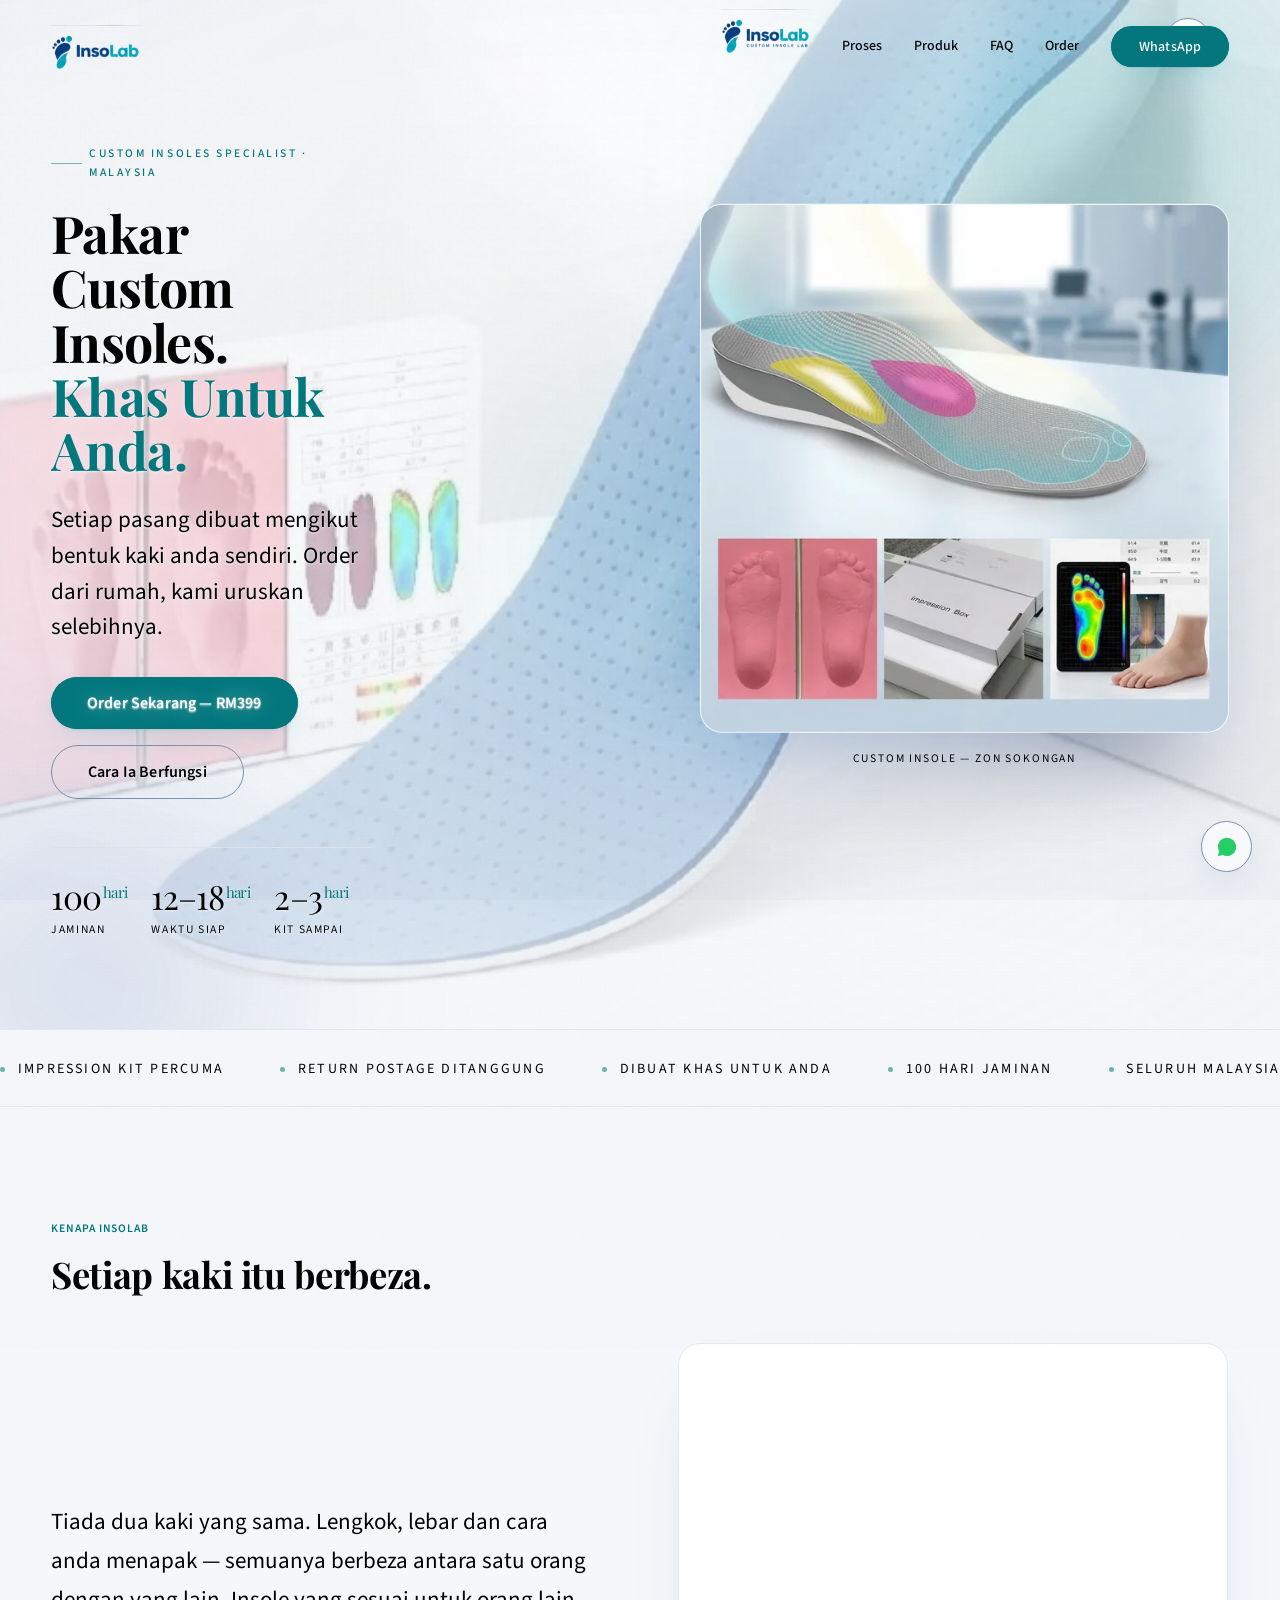
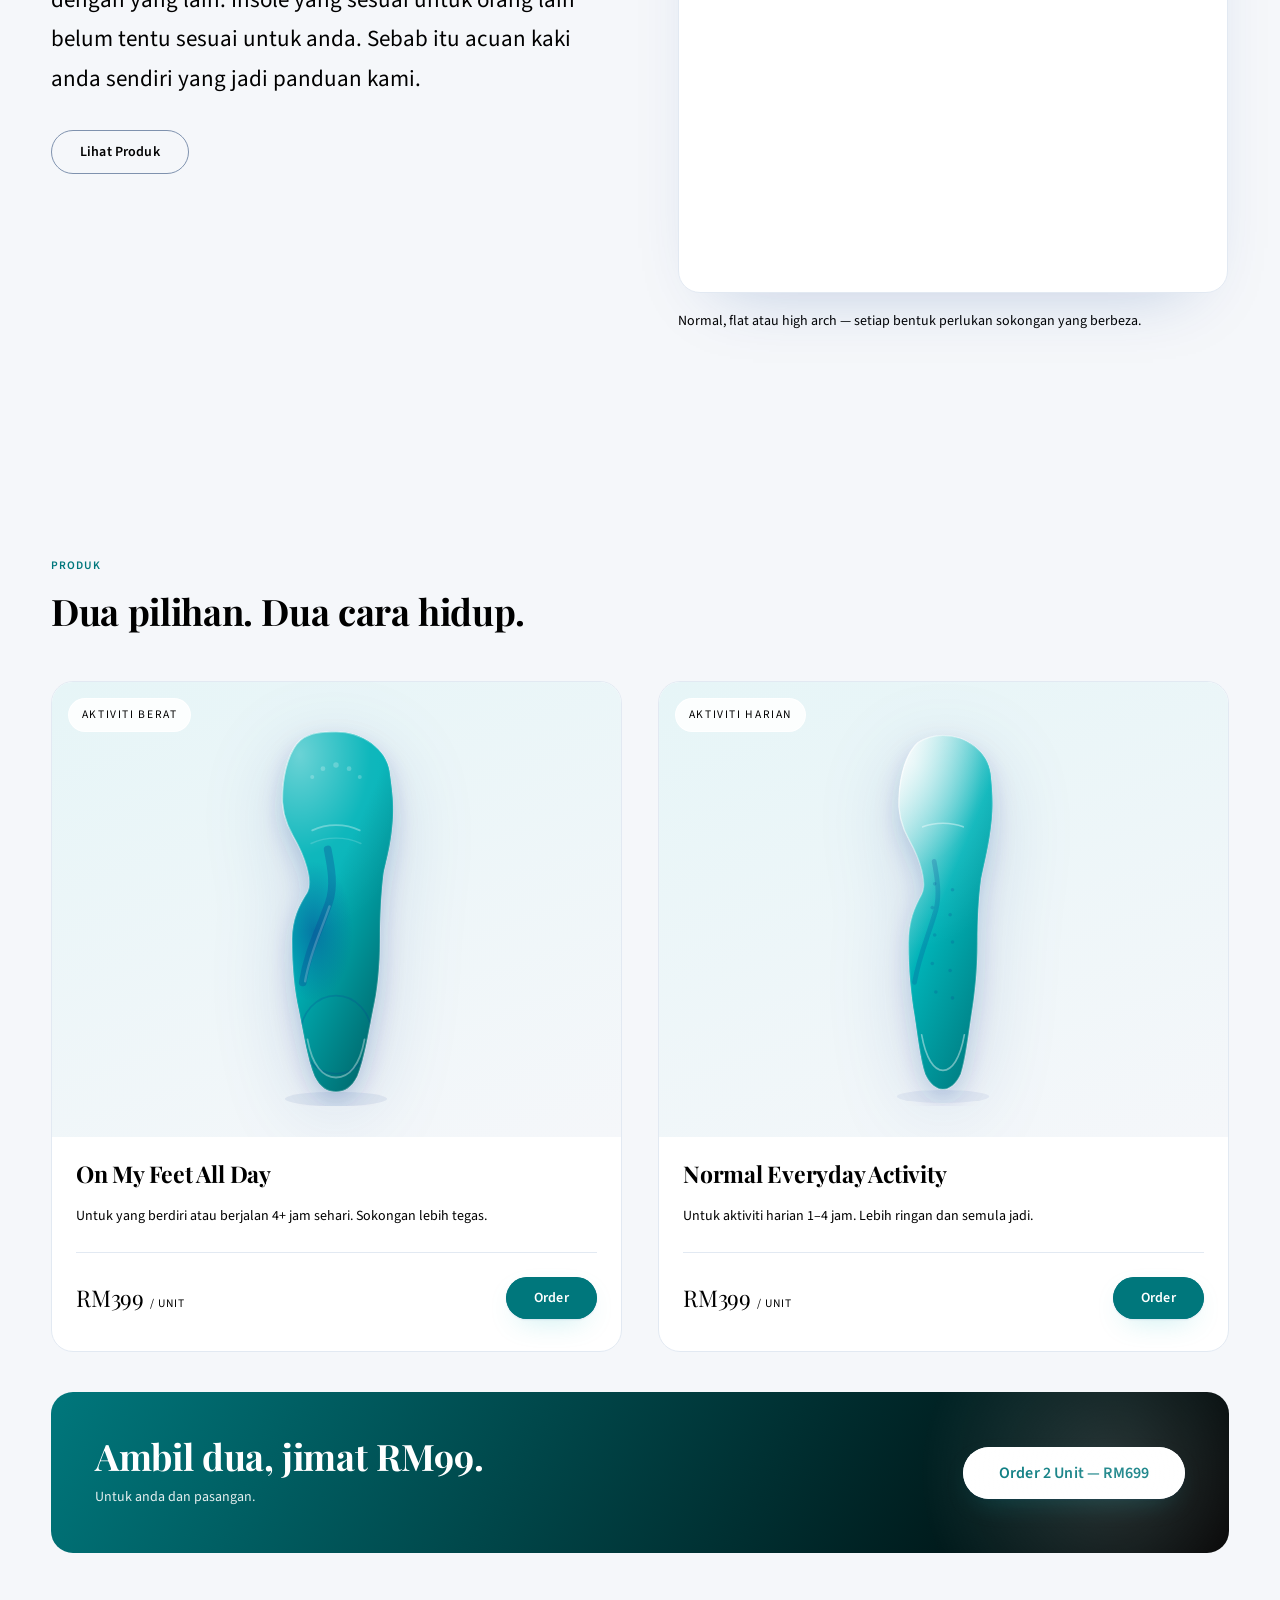
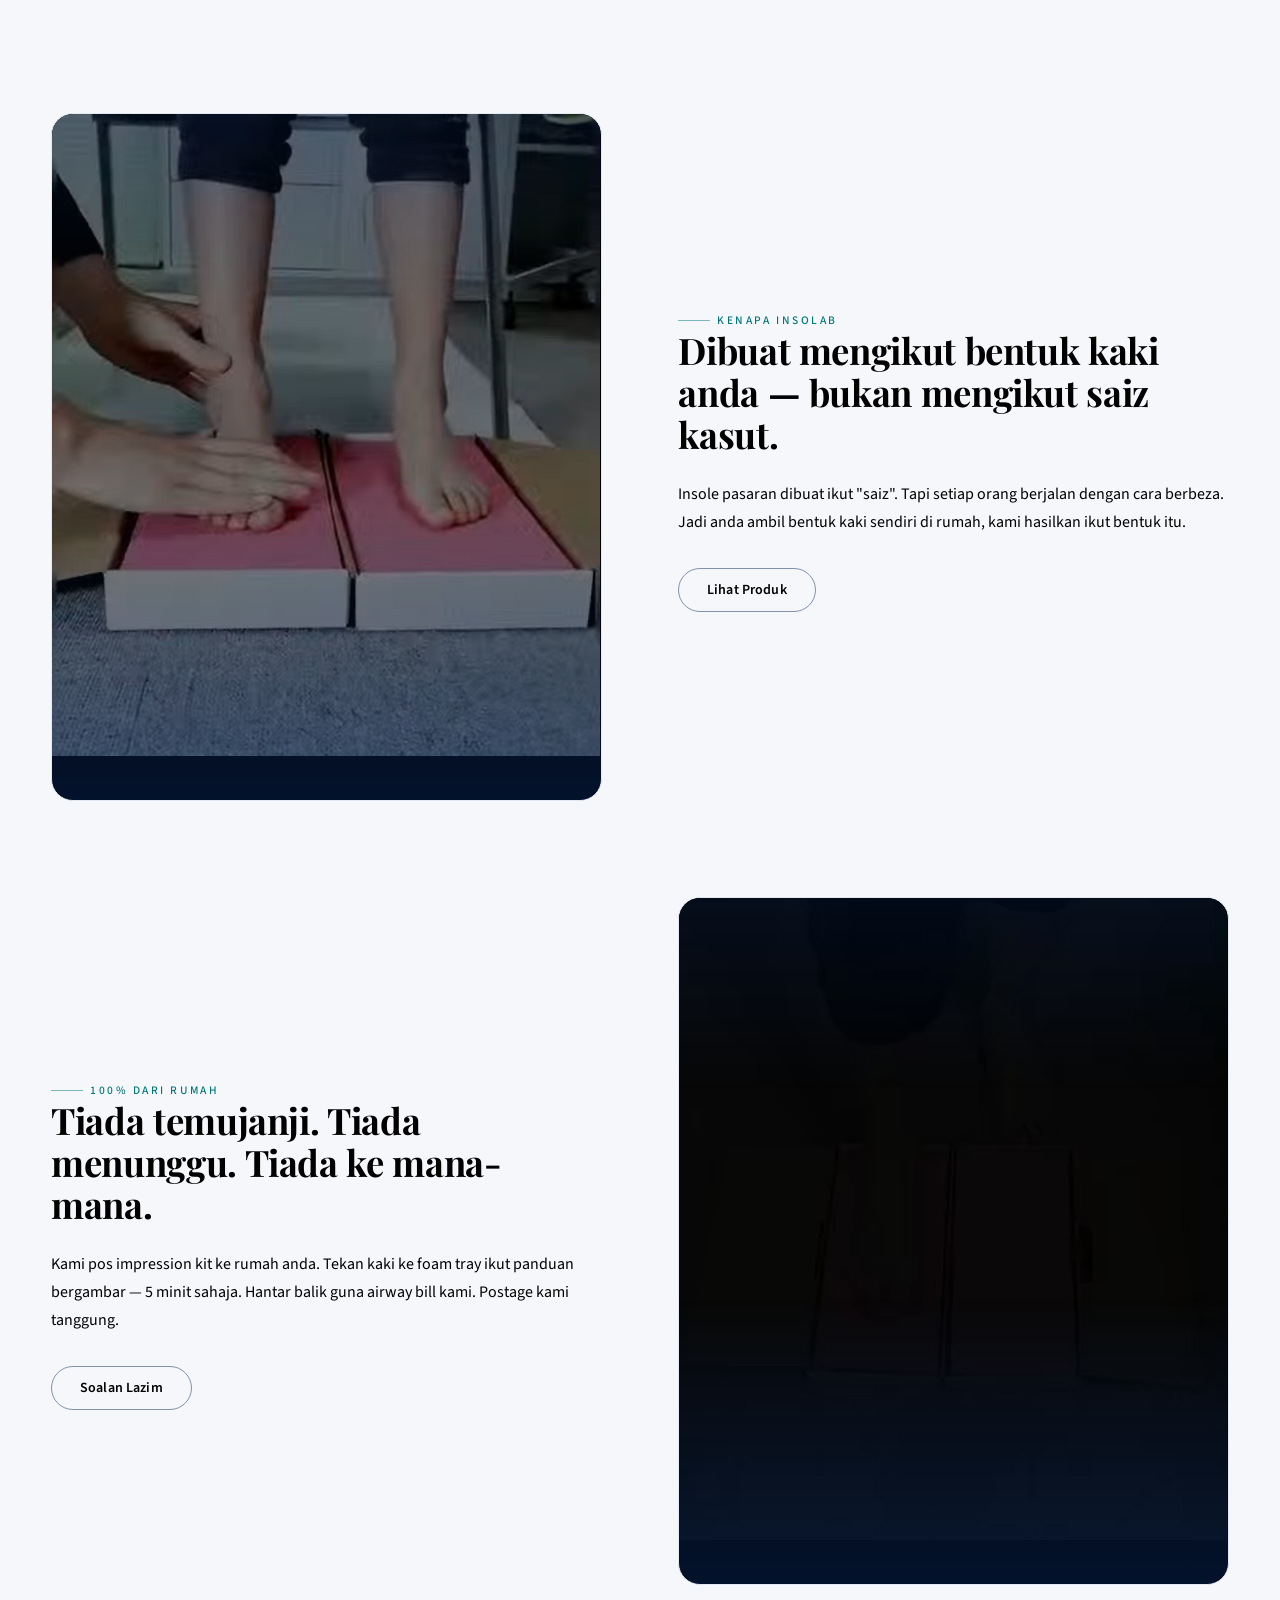
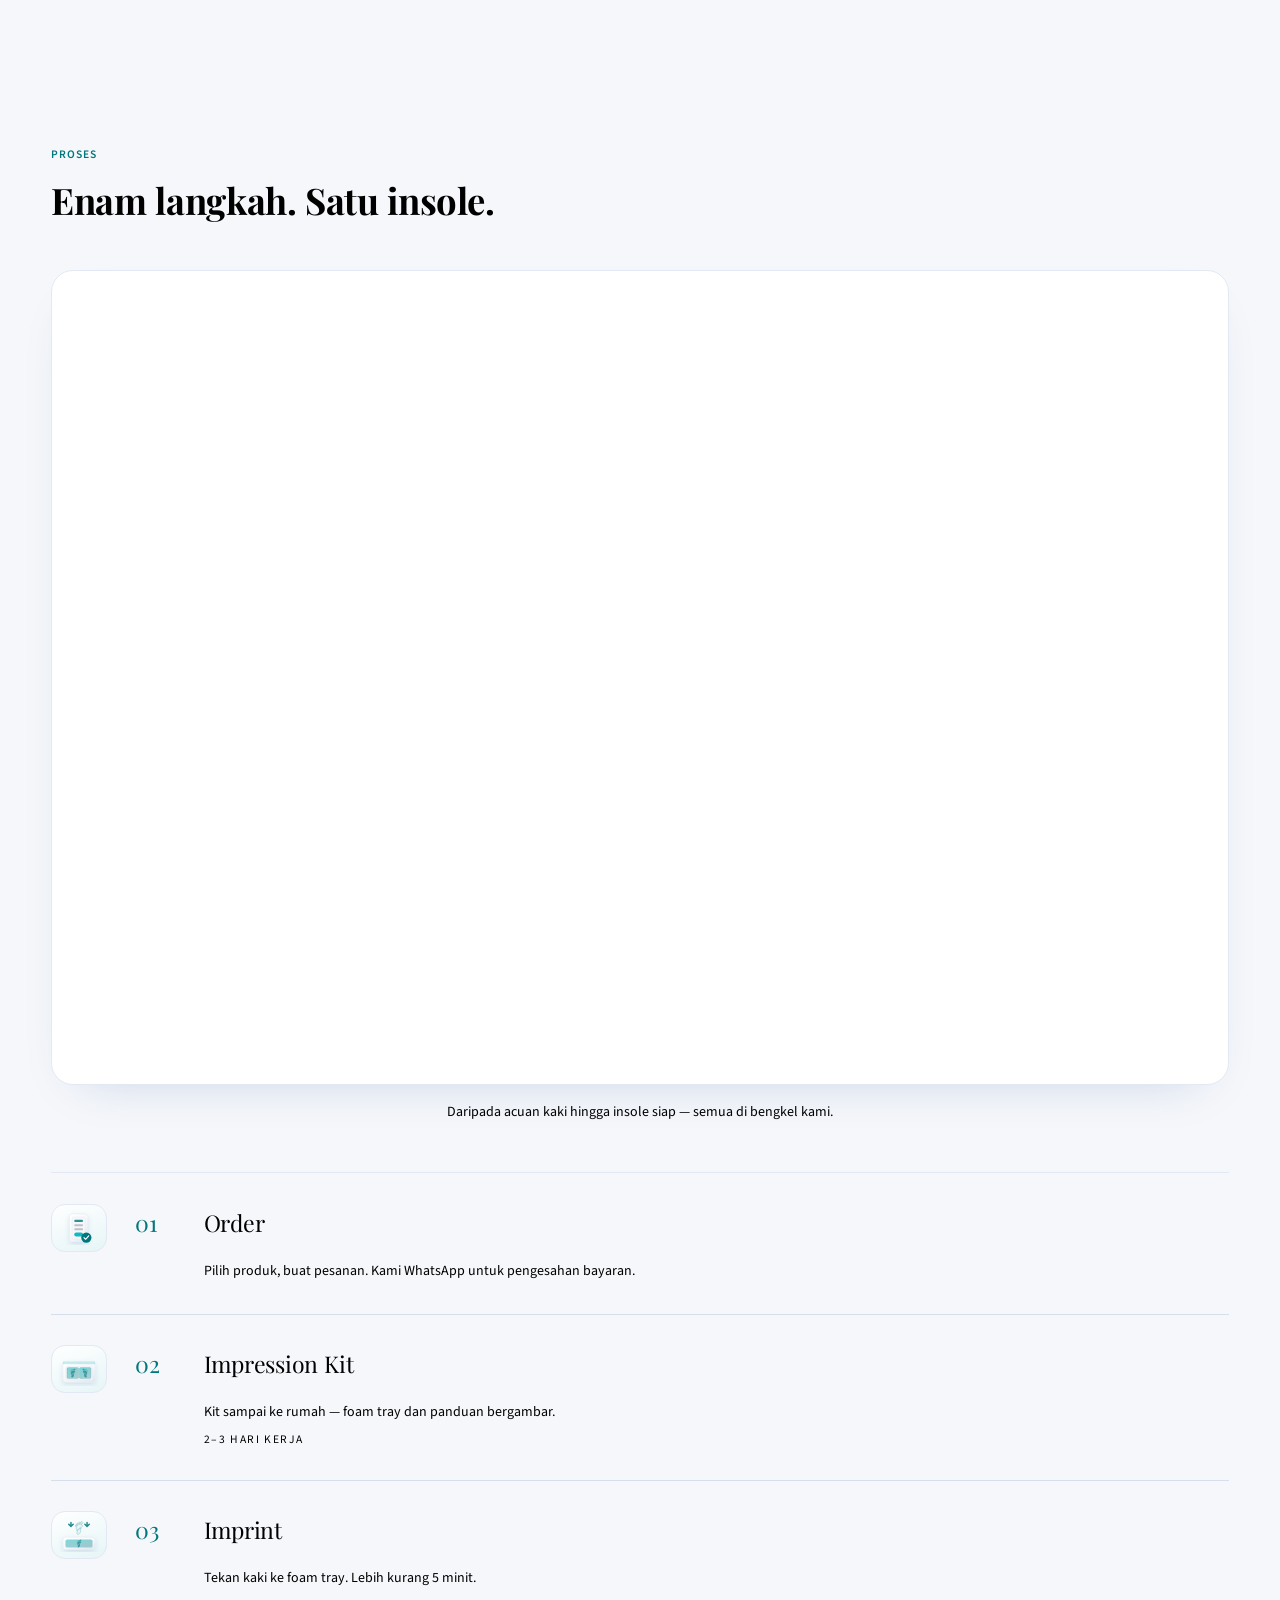
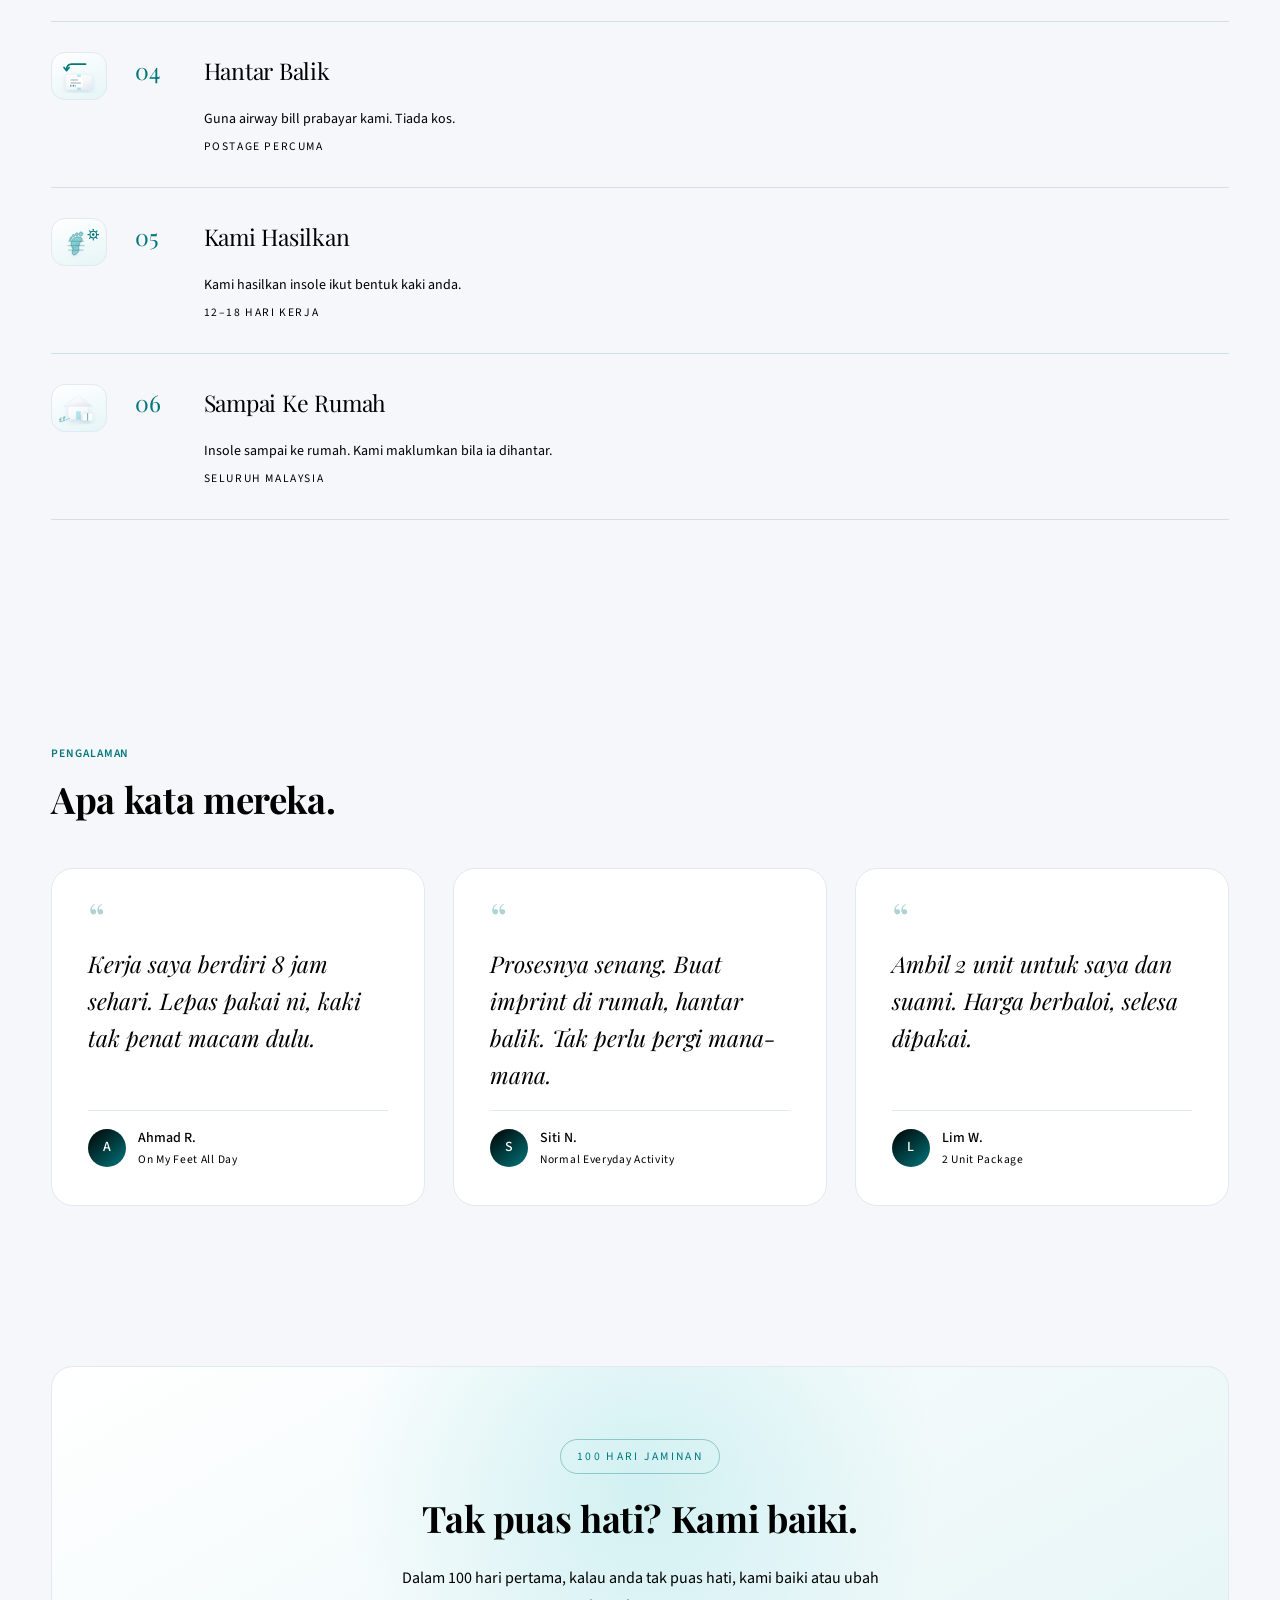
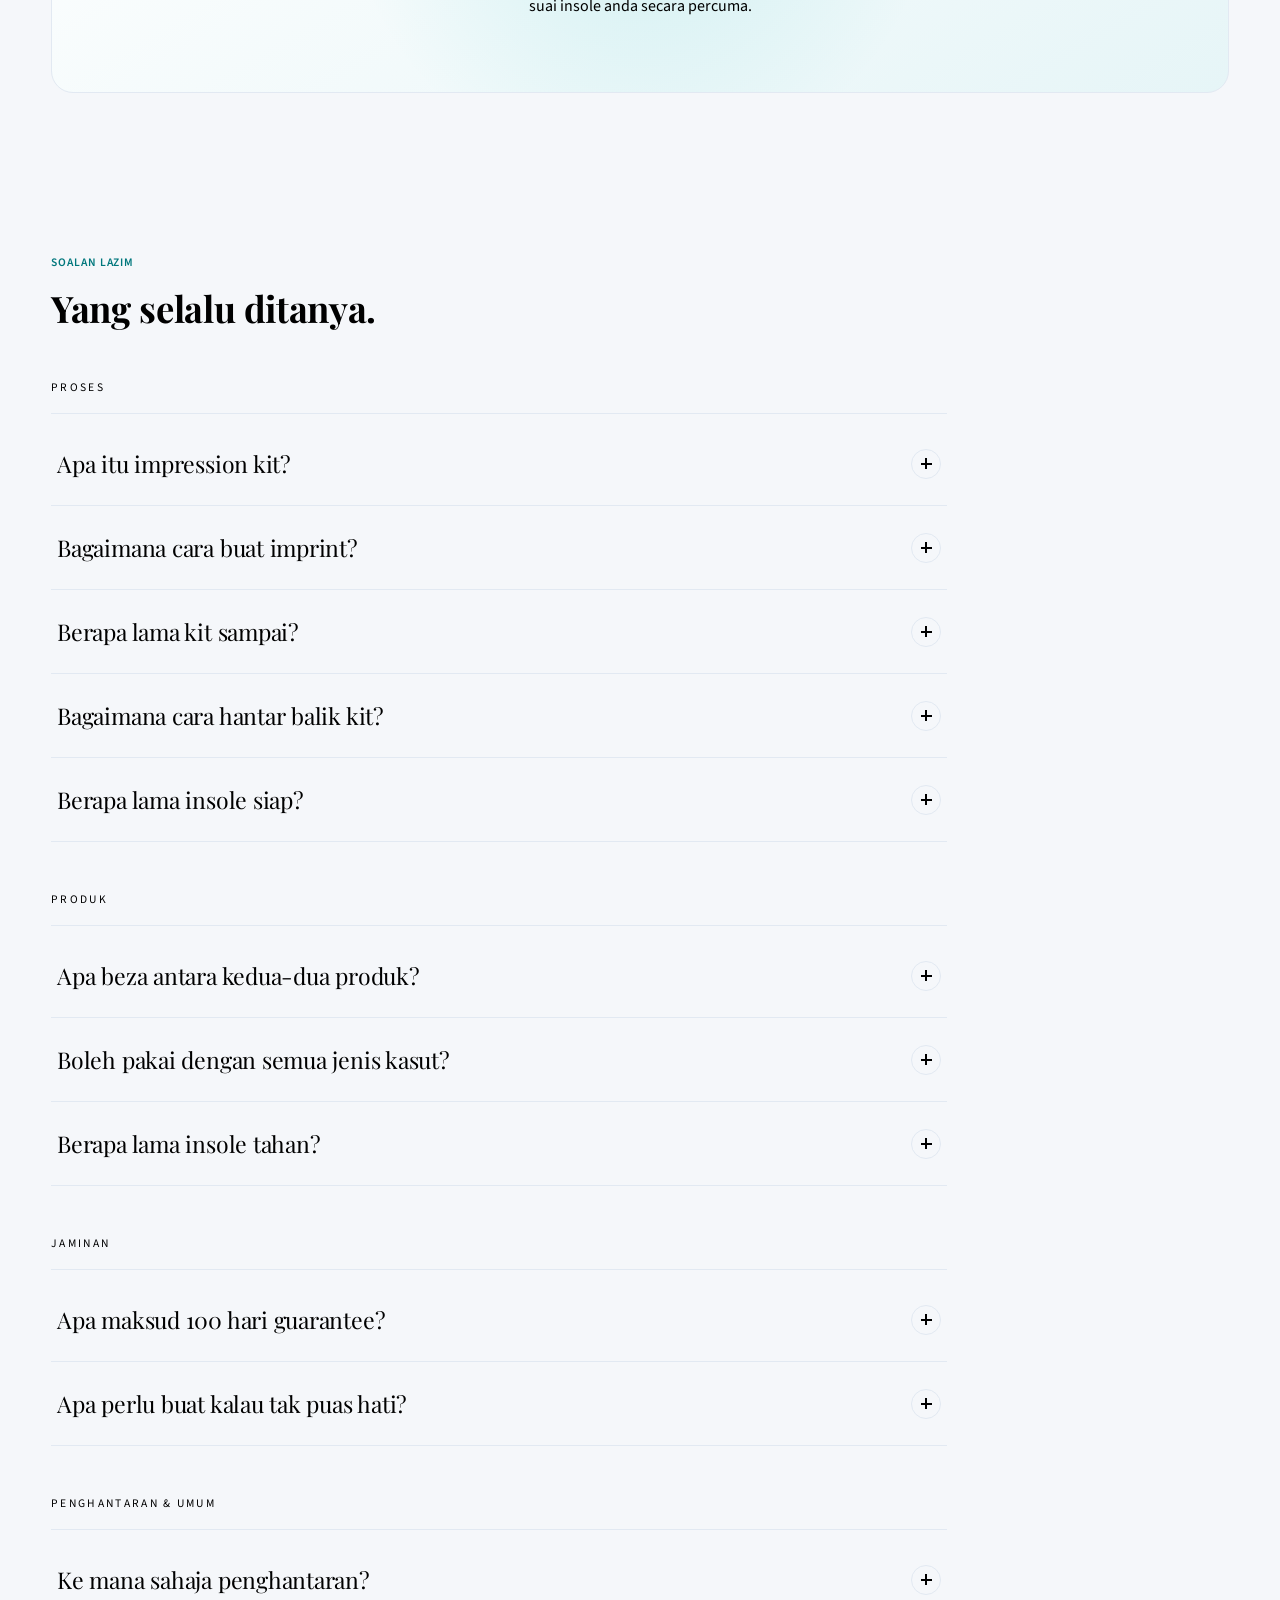
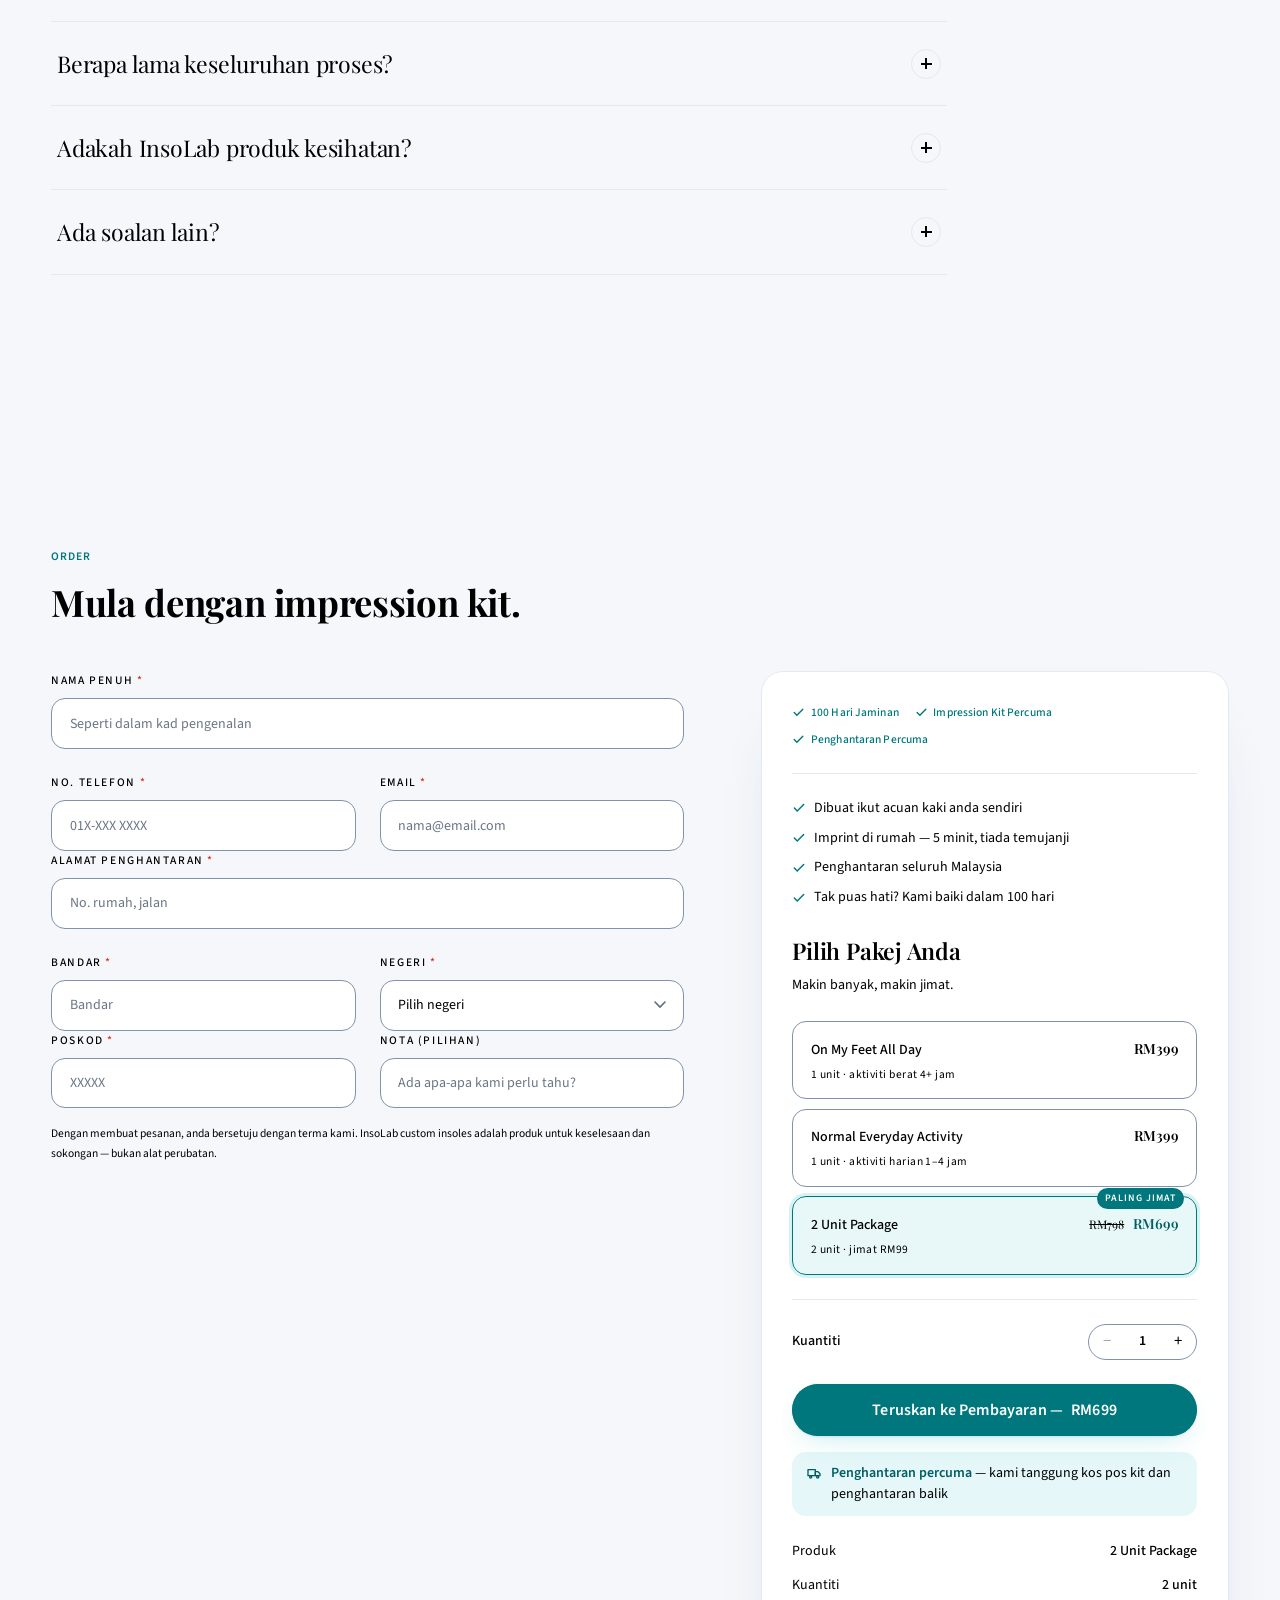
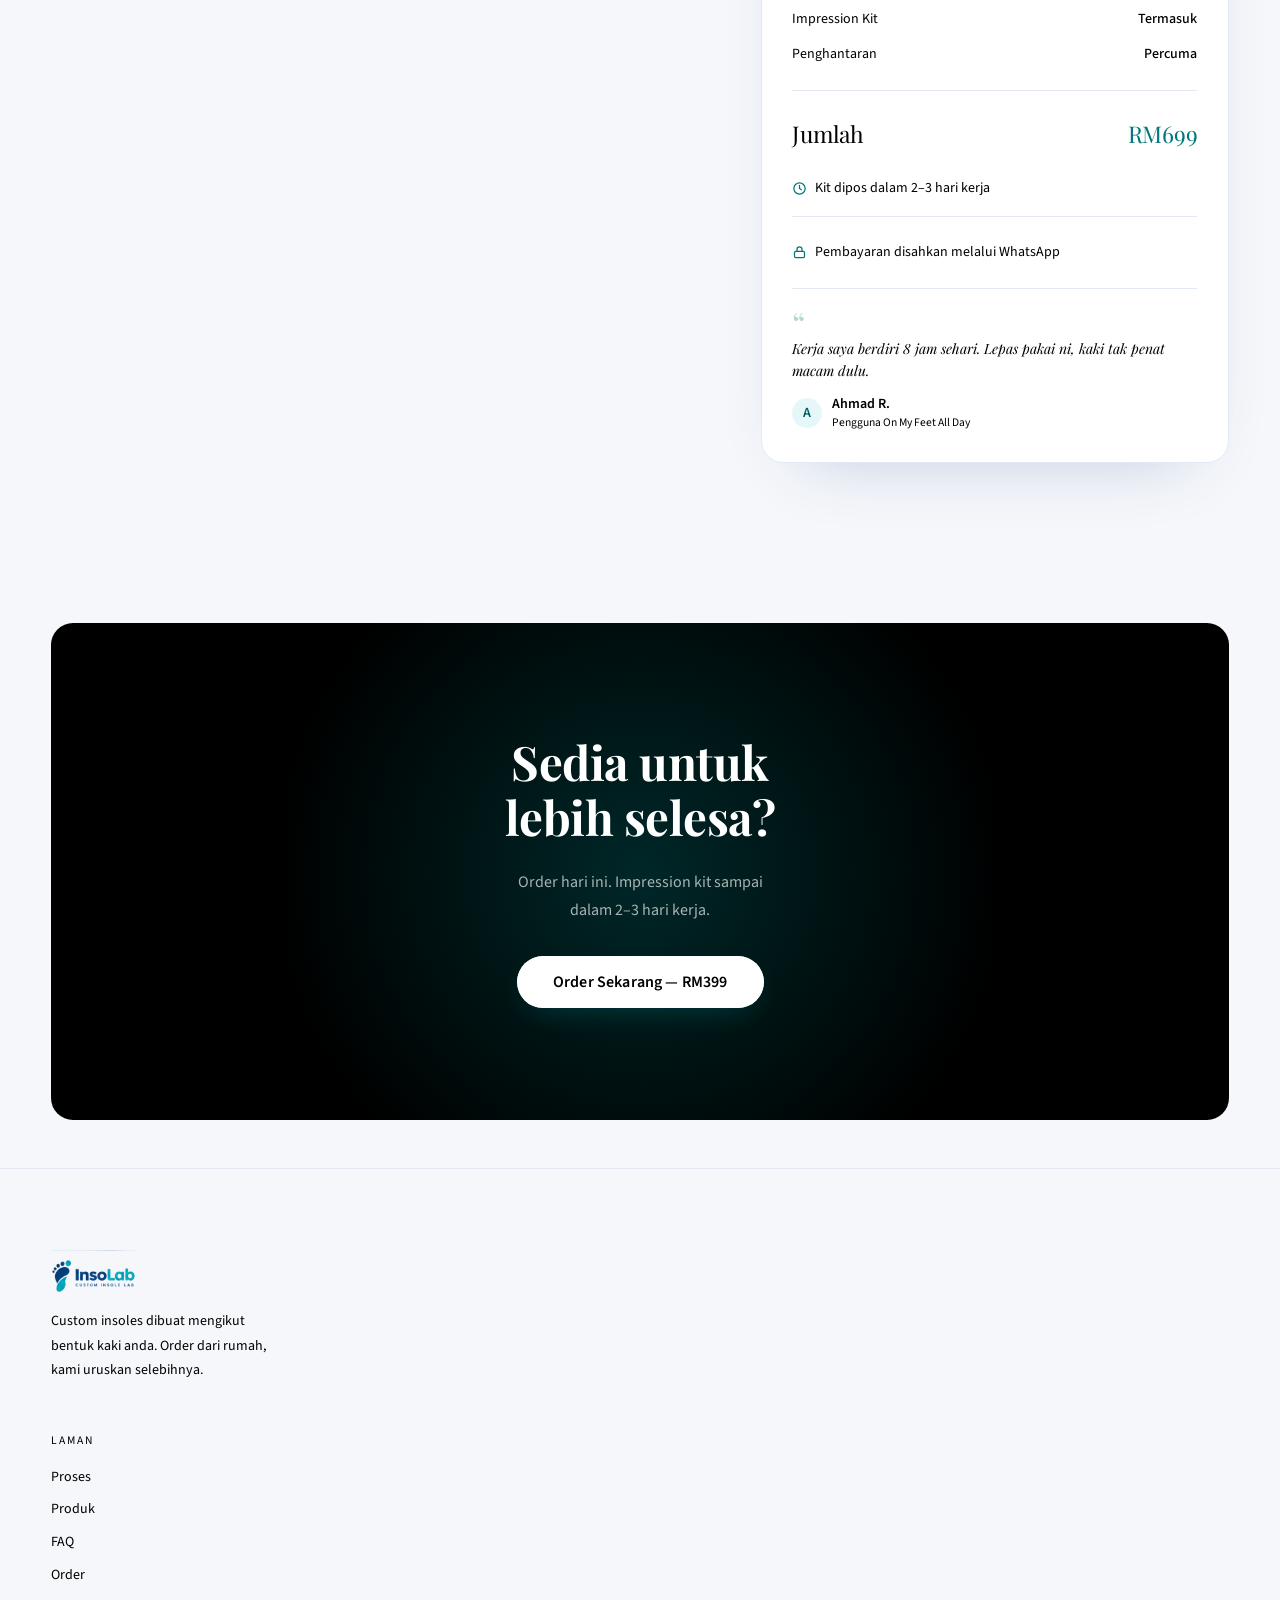
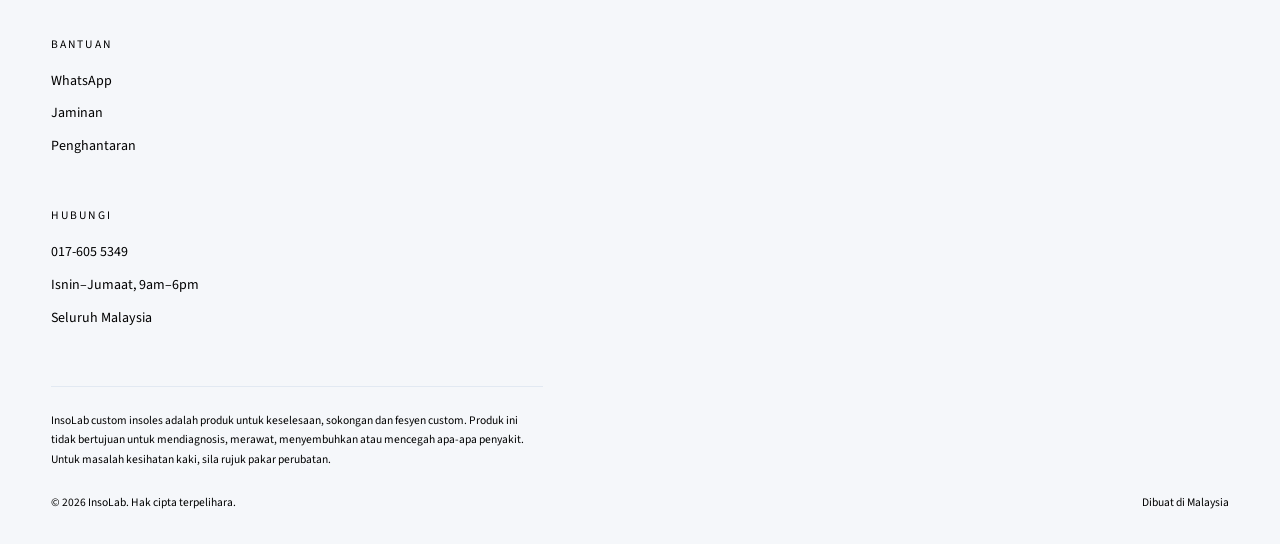
==== commit 28c929bd: "Fix mobile menu: grain/vignette overlay was covering toggle The real cause of the unclickable mobile" ====
--- a/index.html
+++ b/index.html
@@ -11,7 +11,7 @@
   <link rel="preconnect" href="https://maryamstore6.github.io">
   <link href="https://fonts.googleapis.com/css2?family=Playfair+Display:ital,wght@0,400;0,600;0,700;1,400&family=Source+Sans+3:wght@400;500;600&display=swap" rel="stylesheet" media="print" onload="this.media='all'">
   <noscript><link href="https://fonts.googleapis.com/css2?family=Playfair+Display:ital,wght@0,400;0,600;0,700;1,400&family=Source+Sans+3:wght@400;500;600&display=swap" rel="stylesheet"></noscript>
-  <link rel="stylesheet" href="css/style.min.css?v=43">
+  <link rel="stylesheet" href="css/style.min.css?v=44">
   <link rel="icon" href="assets/favicon.svg" type="image/svg+xml">
   <script defer src="lib/lenis.min.js"></script>
   <script defer src="lib/gsap.min.js"></script>
--- a/css/style.min.css
+++ b/css/style.min.css
@@ -1,5 +1,5 @@
-:root{--navy:#000000;--navy-deep:#000000;--teal:#00B3B8;--teal-deep:#00777C;--teal-darker:#005F63;--light-blue:#E6F5F7;--charcoal:#000000;--soft-gray:#F5F7FA;--muted:#000000;--ink:var(--navy);--ink-soft:var(--charcoal);--ink-muted:var(--muted);--paper:var(--soft-gray);--paper-warm:var(--light-blue);--surface:#FFFFFF;--surface-alt:var(--soft-gray);--accent:var(--teal-deep);--accent-bright:var(--teal);--accent-deep:var(--teal-darker);--accent-glow:rgba(0,179,184,0.30);--sand:var(--teal);--sand-soft:rgba(0,179,184,0.10);--clay:#D92D20;--line:#E2E9F2;--line-soft:rgba(11,61,145,0.08);--line-strong:#7F92AE;--font-display:"Playfair Display",Georgia,"Times New Roman",serif;--font-body:"Source Sans 3","Segoe UI",system-ui,-apple-system,sans-serif;--t-hero:clamp(2rem,4.05vw,3.85rem);--t-xl:clamp(1.75rem,3.7vw,3.15rem);--t-lg:clamp(1.45rem,2.85vw,2.3rem);--t-md:clamp(1.15rem,1.8vw,1.5rem);--t-body:clamp(1rem,1.05vw,1.125rem);--t-small:0.875rem;--t-micro:0.72rem;--s-1:0.5rem;--s-2:1rem;--s-3:1.5rem;--s-4:2rem;--s-5:3rem;--s-6:4.5rem;--s-7:7rem;--s-8:10rem;--ease-out-expo:cubic-bezier(0.16,1,0.3,1);--ease-out-quint:cubic-bezier(0.22,1,0.36,1);--ease-in-out:cubic-bezier(0.65,0,0.35,1);--radius:14px;--radius-lg:22px;--radius-pill:999px;--maxw:1320px;--gutter:clamp(1.25rem,4vw,3.5rem)}*,*::before,*::after{box-sizing:border-box}html{-webkit-text-size-adjust:100%;scroll-behavior:smooth;scroll-padding-top:80px;overscroll-behavior-y:none}body{margin:0;background:var(--paper);color:var(--ink);font-family:var(--font-body);font-size:var(--t-body);line-height:1.65;font-weight:400;-webkit-font-smoothing:antialiased;-moz-osx-font-smoothing:grayscale;overflow-x:hidden;-webkit-tap-highlight-color:transparent;touch-action:manipulation}body.is-loading{overflow:hidden;height:100vh}img,svg,canvas{display:block;max-width:100%;will-change:transform}a{color:inherit;text-decoration:none}button{font:inherit;cursor:pointer;border:none;background:none;color:inherit;-webkit-tap-highlight-color:transparent}ul{margin:0;padding:0;list-style:none}h1,h2,h3,h4{font-family:var(--font-display);font-weight:600;line-height:1.1;letter-spacing:-0.022em;margin:0}strong{font-weight:600}p{margin:0}::selection{background:var(--accent);color:#fff}.wrap{width:100%;max-width:var(--maxw);margin:0 auto;padding-inline:var(--gutter)}.section{padding-block:clamp(5rem,12vh,10rem);position:relative}.section--tight{padding-block:clamp(3rem,7vh,6rem)}.eyebrow{font-size:var(--t-micro);letter-spacing:0.22em;text-transform:uppercase;font-weight:500;color:var(--accent);display:inline-flex;align-items:center;gap:0.6em}.eyebrow::before{content:"";width:2rem;height:1px;background:currentColor;opacity:0.5}.grain{position:fixed;inset:-50%;width:200%;height:200%;pointer-events:none;z-index:9998;opacity:0.032;background-image:url("data:image/svg+xml,%3Csvg xmlns='http://www.w3.org/2000/svg' width='200' height='200'%3E%3Cfilter id='n'%3E%3CfeTurbulence type='fractalNoise' baseFrequency='0.85' numOctaves='3'/%3E%3C/filter%3E%3Crect width='200' height='200' filter='url(%23n)'/%3E%3C/svg%3E");animation:grainShift 8s steps(6) infinite;will-change:transform}@keyframes grainShift{0%,100%{transform:translate(0,0)}20%{transform:translate(-3%,2%)}40%{transform:translate(2%,-3%)}60%{transform:translate(-2%,-2%)}80%{transform:translate(3%,1%)}}.vignette{position:fixed;inset:0;pointer-events:none;z-index:9997;background:radial-gradient(ellipse 120% 80% at 50% 40%,transparent 40%,rgba(11,61,145,0.045) 100%)}.loader{position:fixed;inset:0;z-index:10000;background:var(--paper);display:flex;align-items:center;justify-content:center;flex-direction:column;gap:var(--s-3);transition:opacity 0.7s var(--ease-out-expo),visibility 0.7s}.loader.is-done{opacity:0;visibility:hidden}.loader-mark{font-family:var(--font-display);font-size:clamp(1.8rem,4vw,3rem);letter-spacing:-0.02em}.loader-mark span{color:var(--accent)}.loader-track{width:min(240px,50vw);height:2px;background:var(--line);overflow:hidden;border-radius:2px}.loader-bar{height:100%;width:0%;background:var(--accent);transition:width 0.25s var(--ease-out-quint)}.loader-pct{font-size:var(--t-micro);letter-spacing:0.2em;color:var(--ink-muted);font-variant-numeric:tabular-nums}.hdr{position:fixed;top:0;left:0;right:0;z-index:9000;padding-block:var(--s-3);transition:background 0.5s var(--ease-out-quint),backdrop-filter 0.5s,padding 0.5s var(--ease-out-quint),box-shadow 0.5s;will-change:transform,background,padding;transform:translateZ(0);backface-visibility:hidden}.hdr.is-stuck{background:rgba(245,247,250,0.85);backdrop-filter:blur(18px) saturate(1.4);-webkit-backdrop-filter:blur(18px) saturate(1.4);padding-block:0.85rem;box-shadow:0 1px 0 var(--line-soft),0 8px 32px -18px rgba(11,61,145,0.16)}.hdr-inner{display:flex;align-items:center;justify-content:space-between;gap:var(--s-3)}.brand{font-family:var(--font-display);font-size:1.4rem;letter-spacing:-0.02em;position:relative;z-index:2}.brand span{color:var(--accent)}.nav{position:static;top:0;right:var(--gutter);z-index:9001;display:flex;align-items:center;gap:clamp(1rem,2.5vw,2.25rem);box-sizing:content-box;height:46px;padding-block:1.5rem;transition:padding 0.45s var(--ease-out-quint)}html.hdr-stuck .nav{padding-block:0.85rem}.nav-close{display:none}.nav-brand{display:none}.nav a{font-size:var(--t-small);font-weight:500;color:var(--ink-soft);position:relative;padding-block:0.25rem;transition:color 0.3s}.nav a::after{content:"";position:absolute;left:0;bottom:0;width:100%;height:1px;background:var(--accent);transform:scaleX(0);transform-origin:right;transition:transform 0.45s var(--ease-out-expo)}.nav a:hover{color:var(--ink)}.nav a:hover::after{transform:scaleX(1);transform-origin:left}.nav a.btn{color:#fff;padding-block:0.85rem}.nav a.btn:hover{color:#fff}.nav a.btn::after{display:none}.btn{display:inline-flex;align-items:center;justify-content:center;gap:0.55em;padding:0.85rem 1.6rem;border-radius:var(--radius-pill);font-size:var(--t-small);font-weight:500;letter-spacing:0.01em;position:relative;overflow:hidden;isolation:isolate;transition:transform 0.5s var(--ease-out-expo),box-shadow 0.5s var(--ease-out-expo),color 0.5s;will-change:transform;transform:translateZ(0);backface-visibility:hidden}.btn::before{content:"";position:absolute;inset:0;z-index:-1;border-radius:inherit;transition:transform 0.55s var(--ease-out-expo)}.btn--primary{color:#fff;box-shadow:0 1px 2px rgba(11,61,145,0.1),0 10px 30px -12px var(--accent-glow)}.btn--primary::before{background:var(--accent)}.btn--primary:hover{transform:translateY(-2px);box-shadow:0 2px 4px rgba(11,61,145,0.12),0 18px 44px -14px var(--accent-glow)}.btn--primary:hover::before{transform:scale(1.06)}.btn--ghost{color:var(--ink);border:1.5px solid var(--ink-soft);background:rgba(255,255,255,0.6)}.btn--ghost::before{background:var(--ink);transform:translateY(101%)}.btn--ghost:hover{color:#fff;transform:translateY(-2px);border-color:var(--ink)}.btn--ghost:hover::before{transform:translateY(0)}.btn--lg{padding:1.05rem 2.1rem;font-size:0.95rem}.btn--block{width:100%}.nav-toggle{display:none;width:44px;height:44px;align-items:center;justify-content:center;border-radius:var(--radius-pill);border:1px solid var(--line-strong);z-index:9002;pointer-events:auto}.nav-toggle svg{width:20px;height:20px;stroke:var(--ink);stroke-width:1.8;fill:none}.hero{position:relative;min-height:100svh;display:flex;align-items:center;overflow:hidden;padding-block:clamp(7rem,16vh,11rem) clamp(4rem,10vh,7rem)}.hero-bg{position:absolute;inset:0;z-index:0;overflow:hidden}.hero-bg-img{width:100%;height:100%;object-fit:cover;object-position:center;transform:scale(1.15) translateZ(0);transform-origin:center center;will-change:transform;backface-visibility:hidden}.hero-bg-overlay{position:absolute;inset:0;background:linear-gradient(180deg,rgba(245,247,250,0.55) 0%,rgba(245,247,250,0.28) 40%,rgba(245,247,250,0.42) 70%,rgba(245,247,250,0.72) 100%
+:root{--navy:#000000;--navy-deep:#000000;--teal:#00B3B8;--teal-deep:#00777C;--teal-darker:#005F63;--light-blue:#E6F5F7;--charcoal:#000000;--soft-gray:#F5F7FA;--muted:#000000;--ink:var(--navy);--ink-soft:var(--charcoal);--ink-muted:var(--muted);--paper:var(--soft-gray);--paper-warm:var(--light-blue);--surface:#FFFFFF;--surface-alt:var(--soft-gray);--accent:var(--teal-deep);--accent-bright:var(--teal);--accent-deep:var(--teal-darker);--accent-glow:rgba(0,179,184,0.30);--sand:var(--teal);--sand-soft:rgba(0,179,184,0.10);--clay:#D92D20;--line:#E2E9F2;--line-soft:rgba(11,61,145,0.08);--line-strong:#7F92AE;--font-display:"Playfair Display",Georgia,"Times New Roman",serif;--font-body:"Source Sans 3","Segoe UI",system-ui,-apple-system,sans-serif;--t-hero:clamp(2rem,4.05vw,3.85rem);--t-xl:clamp(1.75rem,3.7vw,3.15rem);--t-lg:clamp(1.45rem,2.85vw,2.3rem);--t-md:clamp(1.15rem,1.8vw,1.5rem);--t-body:clamp(1rem,1.05vw,1.125rem);--t-small:0.875rem;--t-micro:0.72rem;--s-1:0.5rem;--s-2:1rem;--s-3:1.5rem;--s-4:2rem;--s-5:3rem;--s-6:4.5rem;--s-7:7rem;--s-8:10rem;--ease-out-expo:cubic-bezier(0.16,1,0.3,1);--ease-out-quint:cubic-bezier(0.22,1,0.36,1);--ease-in-out:cubic-bezier(0.65,0,0.35,1);--radius:14px;--radius-lg:22px;--radius-pill:999px;--maxw:1320px;--gutter:clamp(1.25rem,4vw,3.5rem)}*,*::before,*::after{box-sizing:border-box}html{-webkit-text-size-adjust:100%;scroll-behavior:smooth;scroll-padding-top:80px;overscroll-behavior-y:none}body{margin:0;background:var(--paper);color:var(--ink);font-family:var(--font-body);font-size:var(--t-body);line-height:1.65;font-weight:400;-webkit-font-smoothing:antialiased;-moz-osx-font-smoothing:grayscale;overflow-x:hidden;-webkit-tap-highlight-color:transparent;touch-action:manipulation}body.is-loading{overflow:hidden;height:100vh}img,svg,canvas{display:block;max-width:100%;will-change:transform}a{color:inherit;text-decoration:none}button{font:inherit;cursor:pointer;border:none;background:none;color:inherit;-webkit-tap-highlight-color:transparent}ul{margin:0;padding:0;list-style:none}h1,h2,h3,h4{font-family:var(--font-display);font-weight:600;line-height:1.1;letter-spacing:-0.022em;margin:0}strong{font-weight:600}p{margin:0}::selection{background:var(--accent);color:#fff}.wrap{width:100%;max-width:var(--maxw);margin:0 auto;padding-inline:var(--gutter)}.section{padding-block:clamp(5rem,12vh,10rem);position:relative}.section--tight{padding-block:clamp(3rem,7vh,6rem)}.eyebrow{font-size:var(--t-micro);letter-spacing:0.22em;text-transform:uppercase;font-weight:500;color:var(--accent);display:inline-flex;align-items:center;gap:0.6em}.eyebrow::before{content:"";width:2rem;height:1px;background:currentColor;opacity:0.5}.grain{position:fixed;inset:-50%;width:200%;height:200%;pointer-events:none;z-index:9998;opacity:0.032;background-image:url("data:image/svg+xml,%3Csvg xmlns='http://www.w3.org/2000/svg' width='200' height='200'%3E%3Cfilter id='n'%3E%3CfeTurbulence type='fractalNoise' baseFrequency='0.85' numOctaves='3'/%3E%3C/filter%3E%3Crect width='200' height='200' filter='url(%23n)'/%3E%3C/svg%3E");animation:grainShift 8s steps(6) infinite;will-change:transform}@keyframes grainShift{0%,100%{transform:translate(0,0)}20%{transform:translate(-3%,2%)}40%{transform:translate(2%,-3%)}60%{transform:translate(-2%,-2%)}80%{transform:translate(3%,1%)}}.vignette{position:fixed;inset:0;pointer-events:none;z-index:9997;background:radial-gradient(ellipse 120% 80% at 50% 40%,transparent 40%,rgba(11,61,145,0.045) 100%)}.loader{position:fixed;inset:0;z-index:10000;background:var(--paper);display:flex;align-items:center;justify-content:center;flex-direction:column;gap:var(--s-3);transition:opacity 0.7s var(--ease-out-expo),visibility 0.7s}.loader.is-done{opacity:0;visibility:hidden}.loader-mark{font-family:var(--font-display);font-size:clamp(1.8rem,4vw,3rem);letter-spacing:-0.02em}.loader-mark span{color:var(--accent)}.loader-track{width:min(240px,50vw);height:2px;background:var(--line);overflow:hidden;border-radius:2px}.loader-bar{height:100%;width:0%;background:var(--accent);transition:width 0.25s var(--ease-out-quint)}.loader-pct{font-size:var(--t-micro);letter-spacing:0.2em;color:var(--ink-muted);font-variant-numeric:tabular-nums}.hdr{position:fixed;top:0;left:0;right:0;z-index:9000;padding-block:var(--s-3);transition:background 0.5s var(--ease-out-quint),backdrop-filter 0.5s,padding 0.5s var(--ease-out-quint),box-shadow 0.5s;will-change:transform,background,padding;transform:translateZ(0);backface-visibility:hidden}.hdr.is-stuck{background:rgba(245,247,250,0.85);backdrop-filter:blur(18px) saturate(1.4);-webkit-backdrop-filter:blur(18px) saturate(1.4);padding-block:0.85rem;box-shadow:0 1px 0 var(--line-soft),0 8px 32px -18px rgba(11,61,145,0.16)}.hdr-inner{display:flex;align-items:center;justify-content:space-between;gap:var(--s-3)}.brand{font-family:var(--font-display);font-size:1.4rem;letter-spacing:-0.02em;position:relative;z-index:2}.brand span{color:var(--accent)}.nav{position:fixed;top:0;right:var(--gutter);z-index:9001;display:flex;align-items:center;gap:clamp(1rem,2.5vw,2.25rem);box-sizing:content-box;height:46px;padding-block:1.5rem;transition:padding 0.45s var(--ease-out-quint)}html.hdr-stuck .nav{padding-block:0.85rem}.nav-close{display:none}.nav-brand{display:none}.nav a{font-size:var(--t-small);font-weight:500;color:var(--ink-soft);position:relative;padding-block:0.25rem;transition:color 0.3s}.nav a::after{content:"";position:absolute;left:0;bottom:0;width:100%;height:1px;background:var(--accent);transform:scaleX(0);transform-origin:right;transition:transform 0.45s var(--ease-out-expo)}.nav a:hover{color:var(--ink)}.nav a:hover::after{transform:scaleX(1);transform-origin:left}.nav a.btn{color:#fff;padding-block:0.85rem}.nav a.btn:hover{color:#fff}.nav a.btn::after{display:none}.btn{display:inline-flex;align-items:center;justify-content:center;gap:0.55em;padding:0.85rem 1.6rem;border-radius:var(--radius-pill);font-size:var(--t-small);font-weight:500;letter-spacing:0.01em;position:relative;overflow:hidden;isolation:isolate;transition:transform 0.5s var(--ease-out-expo),box-shadow 0.5s var(--ease-out-expo),color 0.5s;will-change:transform;transform:translateZ(0);backface-visibility:hidden}.btn::before{content:"";position:absolute;inset:0;z-index:-1;border-radius:inherit;transition:transform 0.55s var(--ease-out-expo)}.btn--primary{color:#fff;box-shadow:0 1px 2px rgba(11,61,145,0.1),0 10px 30px -12px var(--accent-glow)}.btn--primary::before{background:var(--accent)}.btn--primary:hover{transform:translateY(-2px);box-shadow:0 2px 4px rgba(11,61,145,0.12),0 18px 44px -14px var(--accent-glow)}.btn--primary:hover::before{transform:scale(1.06)}.btn--ghost{color:var(--ink);border:1.5px solid var(--ink-soft);background:rgba(255,255,255,0.6)}.btn--ghost::before{background:var(--ink);transform:translateY(101%)}.btn--ghost:hover{color:#fff;transform:translateY(-2px);border-color:var(--ink)}.btn--ghost:hover::before{transform:translateY(0)}.btn--lg{padding:1.05rem 2.1rem;font-size:0.95rem}.btn--block{width:100%}.nav-toggle{display:none;width:44px;height:44px;align-items:center;justify-content:center;border-radius:var(--radius-pill);border:1px solid var(--line-strong);position:relative;z-index:9999}.nav-toggle svg{width:20px;height:20px;stroke:var(--ink);stroke-width:1.8;fill:none}.hero{position:relative;min-height:100svh;display:flex;align-items:center;overflow:hidden;padding-block:clamp(7rem,16vh,11rem) clamp(4rem,10vh,7rem)}.hero-bg{position:absolute;inset:0;z-index:0;overflow:hidden}.hero-bg-img{width:100%;height:100%;object-fit:cover;object-position:center;transform:scale(1.15) translateZ(0);transform-origin:center center;will-change:transform;backface-visibility:hidden}.hero-bg-overlay{position:absolute;inset:0;background:linear-gradient(180deg,rgba(245,247,250,0.55) 0%,rgba(245,247,250,0.28) 40%,rgba(245,247,250,0.42) 70%,rgba(245,247,250,0.72) 100%
     ),linear-gradient(90deg,rgba(245,247,250,0.72) 0%,rgba(245,247,250,0.30) 50%,rgba(245,247,250,0.12) 100%
     )}@media (prefers-reduced-motion:reduce){.hero-bg-img{transform:scale(1.15)}.marquee-track{animation:none}.grain{animation:none}.scroll-hint-line::after{animation:none}*{scroll-behavior:auto !important}}@media (max-width:760px){.hero-bg-img{object-position:center 30%}.hero-bg-overlay{background:linear-gradient(180deg,rgba(245,247,250,0.72) 0%,rgba(245,247,250,0.45) 40%,rgba(245,247,250,0.60) 70%,rgba(245,247,250,0.88) 100%
       ),linear-gradient(90deg,rgba(245,247,250,0.82) 0%,rgba(245,247,250,0.45) 50%,rgba(245,247,250,0.25) 100%
-      )}.hero{min-height:auto;padding-block:clamp(4.5rem,10vh,6rem) clamp(1.5rem,4vh,2.5rem)}.hero-inner{grid-template-columns:1fr;gap:var(--s-3)}.hero-visual{order:-1;margin-top:0;margin-bottom:var(--s-3)}.hero-copy{order:2;text-align:left;max-width:100%}.hero-title{font-size:clamp(2rem,9vw,2.9rem)}.hero-sub{font-size:1rem;margin-top:var(--s-2)}.hero-actions{margin-top:var(--s-3);gap:0.6rem}.hero-actions .btn{flex:1 1 auto;justify-content:center}.hero-meta{margin-top:var(--s-3);padding-top:var(--s-3);gap:1.25rem}.hero-meta-num{font-size:1.5rem}.scroll-hint{display:none}}.hero-bloom{position:absolute;border-radius:50%;filter:blur(80px);pointer-events:none;z-index:0}.hero-bloom--1{width:55vw;height:55vw;max-width:780px;max-height:780px;top:-18%;right:-12%;background:radial-gradient(circle,rgba(0,179,184,0.26),transparent 68%)}.hero-bloom--2{width:42vw;height:42vw;max-width:600px;max-height:600px;bottom:-22%;left:-14%;background:radial-gradient(circle,rgba(11,61,145,0.16),transparent 70%)}.hero-bloom--3{width:34vw;height:34vw;max-width:480px;max-height:480px;top:32%;left:38%;background:radial-gradient(circle,rgba(0,179,184,0.14),transparent 72%)}.hero-shaft{position:absolute;top:-30%;left:50%;width:42vw;height:150vh;transform:translateX(-50%) rotate(14deg);background:linear-gradient(180deg,rgba(255,255,255,0.9),transparent 62%);filter:blur(28px);opacity:0.55;pointer-events:none;z-index:0}.hero-inner{position:relative;z-index:3;display:grid;grid-template-columns:minmax(0,1.05fr) minmax(0,0.95fr);gap:clamp(2rem,5vw,5rem);align-items:center;width:100%}.hero-copy{position:relative;z-index:3;max-width:40ch;text-shadow:0 1px 2px rgba(245,247,250,0.8),0 0 20px rgba(245,247,250,0.6)}.hero-title{font-size:var(--t-hero);font-weight:700;line-height:1.05;letter-spacing:-0.01em;margin-block:var(--s-3) 0}.hero-title em{font-style:normal;color:var(--accent)}.line-mask{display:block;overflow:hidden;padding-bottom:0.14em;margin-bottom:-0.14em}.line-inner{display:block;transform:translateY(115%);will-change:transform}.hero-sub{font-size:var(--t-md);color:var(--ink-soft);max-width:46ch;margin-top:var(--s-3);line-height:1.55}.hero-actions{display:flex;flex-wrap:wrap;gap:var(--s-2);margin-top:var(--s-4)}.hero-meta{display:flex;flex-wrap:wrap;gap:clamp(1.25rem,3vw,2.75rem);margin-top:var(--s-5);padding-top:var(--s-4);border-top:1px solid var(--line)}.hero-meta-item{min-width:0}.hero-meta-num{font-family:var(--font-display);font-size:clamp(1.5rem,2.6vw,2.2rem);line-height:1;letter-spacing:-0.02em}.hero-meta-num sup{font-size:0.45em;color:var(--accent);margin-left:0.12em}.hero-meta-label{font-size:var(--t-micro);letter-spacing:0.14em;text-transform:uppercase;color:var(--ink-muted);margin-top:0.45rem}.hero-visual{position:relative;z-index:3;align-self:start;width:100%}.hero-visual picture{display:block;overflow:hidden;border-radius:var(--radius-lg);background:linear-gradient(160deg,#E8F1FA 0%,#D8E8F4 45%,#EAF3F8 100%);box-shadow:0 40px 90px -40px rgba(11,61,145,0.35),0 2px 0 rgba(255,255,255,0.6) inset;border:1px solid rgba(255,255,255,0.7)}.hero-visual-img{display:block;width:100%;height:auto;aspect-ratio:1 / 1;object-fit:contain}.hero-visual-caption{margin:var(--s-2) 0 0;font-size:var(--t-micro);letter-spacing:0.16em;text-transform:uppercase;color:var(--ink-muted);text-align:center}.scroll-hint{position:absolute;left:50%;bottom:1.75rem;transform:translateX(-50%);z-index:4;display:flex;flex-direction:column;align-items:center;gap:0.5rem;font-size:var(--t-micro);letter-spacing:0.2em;text-transform:uppercase;color:var(--ink-muted)}.scroll-hint-line{width:1px;height:42px;background:linear-gradient(180deg,var(--line),transparent);position:relative;overflow:hidden}.scroll-hint-line::after{content:"";position:absolute;top:0;left:0;width:100%;height:40%;background:var(--accent);animation:scrollDot 2.2s var(--ease-in-out) infinite}@keyframes scrollDot{0%{transform:translateY(-100%)}100%{transform:translateY(260%)}}.marquee{overflow:hidden;padding-block:var(--s-3);border-block:1px solid var(--line);background:var(--surface-alt);white-space:nowrap}.marquee-track{display:inline-flex;gap:3.5rem;will-change:transform;animation:marquee 32s linear infinite;transform:translateZ(0);backface-visibility:hidden}.marquee-item{font-size:var(--t-small);letter-spacing:0.16em;text-transform:uppercase;color:var(--ink-muted);display:inline-flex;align-items:center;gap:0.8rem}.marquee-item::before{content:"";width:5px;height:5px;border-radius:50%;background:var(--accent);opacity:0.55}@keyframes marquee{from{transform:translateX(0)}to{transform:translateX(-50%)}}.lead{font-size:var(--t-md);line-height:1.7;color:var(--ink-soft);margin-bottom:var(--s-4)}.statement-figure{margin:0}.statement-img{display:block;width:100%;height:auto;aspect-ratio:1 / 1;border-radius:var(--radius-lg);border:1px solid var(--line);background:var(--surface);box-shadow:0 30px 70px -40px rgba(11,61,145,0.28)}.statement-figure figcaption{margin-top:var(--s-2);font-size:var(--t-small);color:var(--ink-muted);line-height:1.6}.split{display:grid;grid-template-columns:minmax(0,1fr) minmax(0,1fr);gap:clamp(2rem,6vw,6rem);align-items:center}.split--flip .split-visual{order:2}.split-visual{position:relative;aspect-ratio:3 / 4;border-radius:var(--radius-lg);overflow:hidden;background:linear-gradient(150deg,var(--paper-warm),var(--surface-alt));border:1px solid var(--line);transform:translateZ(0);backface-visibility:hidden}.split-visual--video{aspect-ratio:4 / 5;background:var(--navy)}.split-visual-film{position:absolute;inset:0;width:100%;height:100%;object-fit:cover;display:block}.split-visual--video::after{content:"";position:absolute;inset:0;pointer-events:none;background:linear-gradient(180deg,rgba(11,61,145,0.16) 0%,transparent 28%),linear-gradient(0deg,rgba(11,61,145,0.30) 0%,transparent 42%)}@media (prefers-reduced-motion:reduce){.split-visual-film{opacity:1}}.split-copy h2{font-size:var(--t-lg);margin-bottom:var(--s-3)}.split-copy p{color:var(--ink-soft);margin-bottom:var(--s-2)}.split-copy p:last-of-type{margin-bottom:var(--s-4)}.process-figure{margin:0 0 var(--s-5)}.process-figure-img{display:block;width:100%;max-width:100%;height:auto;aspect-ratio:2496 / 1728;border-radius:var(--radius-lg);border:1px solid var(--line);background:var(--surface);box-shadow:0 20px 50px -30px rgba(11,61,145,0.22)}.process-figure figcaption{margin-top:var(--s-2);font-size:var(--t-small);color:var(--ink-muted);text-align:center}.process-list{border-top:1px solid var(--line)}.process-row{display:grid;grid-template-columns:92px 3.25rem minmax(0,0.7fr) minmax(0,1.5fr);gap:clamp(0.85rem,2.2vw,2rem);align-items:center;padding-block:clamp(1.4rem,3.4vh,2.35rem);border-bottom:1px solid #D5DFEC;position:relative;overflow:hidden;transition:padding-inline 0.5s var(--ease-out-expo)}.process-row::before{content:"";position:absolute;inset:0;background:linear-gradient(90deg,var(--sand-soft),transparent 70%);transform:scaleX(0);transform-origin:left;transition:transform 0.6s var(--ease-out-expo);z-index:-1}.process-row:hover{padding-inline:clamp(0.5rem,2vw,1.75rem)}.process-row:hover::before{transform:scaleX(1)}.process-visual{width:92px;height:70px;display:flex;align-items:center;justify-content:center;background:linear-gradient(160deg,#FFFFFF,var(--light-blue));border:1px solid var(--line);border-radius:var(--radius);padding:7px}.process-visual img{width:100%;height:100%;object-fit:contain;display:block}.process-num{font-family:var(--font-display);font-size:var(--t-md);color:var(--accent);font-variant-numeric:tabular-nums}.process-name{font-family:var(--font-display);font-size:var(--t-md);letter-spacing:-0.01em}.process-desc{color:var(--ink-soft);font-size:var(--t-small)}.process-time{font-size:var(--t-micro);letter-spacing:0.14em;text-transform:uppercase;color:var(--ink-muted);margin-top:0.35rem}.product-grid{display:grid;grid-template-columns:repeat(auto-fit,minmax(min(100%,320px),1fr));gap:clamp(1.25rem,3vw,2.25rem)}.product-card{background:var(--surface);border:1px solid var(--line);border-radius:var(--radius-lg);overflow:hidden;display:flex;flex-direction:column;position:relative;transition:transform 0.7s var(--ease-out-expo),box-shadow 0.7s var(--ease-out-expo),border-color 0.5s;will-change:transform;transform:translateZ(0);backface-visibility:hidden}.product-card:hover{transform:translateY(-6px);box-shadow:0 34px 70px -34px rgba(11,61,145,0.26);border-color:rgba(0,119,124,0.35)}.product-media{position:relative;aspect-ratio:5 / 4;background:linear-gradient(160deg,var(--paper-warm),var(--surface-alt));overflow:hidden;display:flex;align-items:center;justify-content:center}.product-art{width:52%;max-width:190px;height:auto;filter:drop-shadow(0 20px 40px rgba(11,61,145,0.16));transition:transform 0.7s var(--ease-out-expo)}.product-card:hover .product-art{transform:scale(1.06) rotate(-1.5deg)}.product-card:hover .product-media-inner{transform:scale(1.05) rotate(-1.5deg)}.product-badge{position:absolute;top:var(--s-2);left:var(--s-2);font-size:var(--t-micro);letter-spacing:0.14em;text-transform:uppercase;background:rgba(255,255,255,0.85);backdrop-filter:blur(8px);padding:0.4rem 0.8rem;border-radius:var(--radius-pill);border:1px solid rgba(255,255,255,0.9);color:var(--ink-soft)}.product-body{padding:var(--s-3) var(--s-3) var(--s-4);display:flex;flex-direction:column;flex:1}.product-name{font-size:var(--t-md);margin-bottom:var(--s-2)}.product-desc{font-size:var(--t-small);color:var(--ink-soft);flex:1}.product-foot{display:flex;align-items:center;justify-content:space-between;gap:var(--s-2);margin-top:var(--s-3);padding-top:var(--s-3);border-top:1px solid var(--line)}.product-price{font-family:var(--font-display);font-size:var(--t-md);letter-spacing:-0.01em}.product-price small{font-family:var(--font-body);font-size:var(--t-micro);color:var(--ink-muted);letter-spacing:0.1em;text-transform:uppercase}.bundle-strip{margin-top:clamp(1.5rem,4vw,2.5rem);padding:clamp(1.5rem,4vw,2.75rem);border-radius:var(--radius-lg);background:linear-gradient(120deg,var(--accent) 0%,var(--navy) 100%);color:#fff;display:flex;flex-wrap:wrap;align-items:center;justify-content:space-between;gap:var(--s-3);position:relative;overflow:hidden}.bundle-strip::after{content:"";position:absolute;top:-60%;right:-10%;width:40%;height:220%;background:radial-gradient(circle,rgba(255,255,255,0.16),transparent 65%);pointer-events:none}.bundle-strip h3{font-size:var(--t-lg);color:#fff}.bundle-strip p{color:rgba(255,255,255,0.9);font-size:var(--t-small);margin-top:0.4rem}.bundle-strip .btn--primary{background:#fff;color:var(--teal-deep)}.bundle-strip .btn--primary::before{background:#fff}.bundle-strip .btn--primary:hover{color:var(--ink)}.quote-grid{display:grid;grid-template-columns:repeat(auto-fit,minmax(min(100%,300px),1fr));gap:clamp(1rem,2.5vw,1.75rem)}.quote-card{background:var(--surface);border:1px solid var(--line);border-radius:var(--radius-lg);padding:clamp(1.5rem,3vw,2.25rem);display:flex;flex-direction:column;gap:var(--s-2);transition:transform 0.6s var(--ease-out-expo),box-shadow 0.6s}.quote-card:hover{transform:translateY(-4px);box-shadow:0 28px 60px -30px rgba(11,61,145,0.2)}.quote-mark{font-family:var(--font-display);font-size:2.6rem;line-height:0.6;color:var(--accent);opacity:0.32}.quote-text{font-family:var(--font-display);font-style:italic;font-size:var(--t-md);color:var(--ink-soft);line-height:1.6;flex:1}.quote-who{display:flex;align-items:center;gap:0.75rem;padding-top:var(--s-2);border-top:1px solid var(--line)}.quote-avatar{width:38px;height:38px;border-radius:50%;background:linear-gradient(140deg,var(--navy),var(--teal-deep));color:#fff;display:flex;align-items:center;justify-content:center;font-size:var(--t-small);font-weight:500;flex-shrink:0}.quote-name{font-size:var(--t-small);font-weight:500}.quote-role{font-size:var(--t-micro);color:var(--ink-muted);letter-spacing:0.06em}.guarantee{border-radius:var(--radius-lg);border:1px solid var(--line);background:linear-gradient(150deg,var(--surface) 0%,var(--paper-warm) 100%);padding:clamp(2rem,6vw,4.5rem);position:relative;overflow:hidden;text-align:center}.guarantee::before{content:"";position:absolute;top:-40%;left:50%;transform:translateX(-50%);width:70%;height:150%;background:radial-gradient(circle,rgba(0,179,184,0.14),transparent 62%);pointer-events:none}.guarantee-inner{position:relative;z-index:1;max-width:62ch;margin-inline:auto}.guarantee-pill{display:inline-block;font-size:var(--t-micro);letter-spacing:0.2em;text-transform:uppercase;color:var(--accent);border:1px solid rgba(0,119,124,0.35);border-radius:var(--radius-pill);padding:0.45rem 1rem;margin-bottom:var(--s-3)}.guarantee h2{font-size:var(--t-lg);margin-bottom:var(--s-3)}.guarantee p{color:var(--ink-soft)}.faq-wrap{max-width:56rem}.faq-group{margin-bottom:var(--s-5)}.faq-group-title{font-size:var(--t-micro);letter-spacing:0.2em;text-transform:uppercase;color:var(--ink-muted);padding-bottom:var(--s-2);border-bottom:1px solid var(--line);margin-bottom:var(--s-1)}.faq-item{border-bottom:1px solid var(--line)}.faq-q{width:100%;display:flex;align-items:center;justify-content:space-between;gap:var(--s-3);padding-block:clamp(1rem,2.5vh,1.5rem);text-align:left;font-size:var(--t-md);font-family:var(--font-display);letter-spacing:-0.01em;transition:color 0.3s}.faq-q:hover{color:var(--accent)}.faq-icon{width:30px;height:30px;flex-shrink:0;border-radius:50%;border:1px solid var(--line);display:flex;align-items:center;justify-content:center;position:relative;transition:background 0.4s,border-color 0.4s,transform 0.5s var(--ease-out-expo)}.faq-icon::before,.faq-icon::after{content:"";position:absolute;background:var(--ink-soft);transition:transform 0.45s var(--ease-out-expo),background 0.4s}.faq-icon::before{width:11px;height:1.5px}.faq-icon::after{width:1.5px;height:11px}.faq-item.is-open .faq-icon{background:var(--accent);border-color:var(--accent);transform:rotate(90deg)}.faq-item.is-open .faq-icon::before,.faq-item.is-open .faq-icon::after{background:#fff}.faq-item.is-open .faq-icon::after{transform:scaleY(0)}.faq-a{overflow:hidden;height:0;transition:height 0.5s var(--ease-out-expo)}.faq-a-inner{padding-bottom:var(--s-3);color:var(--ink-soft);font-size:var(--t-body);max-width:68ch}.faq-a-inner ul{list-style:disc;padding-left:1.25rem;margin-block:0.5rem}.faq-a-inner li{margin-bottom:0.35rem}.faq-a-inner a{color:var(--accent);text-decoration:underline;text-underline-offset:3px}.cta-final{text-align:center;padding:clamp(3rem,9vw,7rem) clamp(1.5rem,5vw,4rem);border-radius:var(--radius-lg);background:linear-gradient(140deg,var(--navy) 0%,var(--navy-deep) 100%);color:#fff;position:relative;overflow:hidden}.cta-final::before{content:"";position:absolute;top:-50%;left:20%;width:60%;height:200%;background:radial-gradient(circle,rgba(0,179,184,0.22),transparent 60%);pointer-events:none}.cta-final-inner{position:relative;z-index:1;max-width:34ch;margin-inline:auto}.cta-final h2{font-size:var(--t-xl);margin-bottom:var(--s-3)}.cta-final p{color:rgba(255,255,255,0.66);margin-bottom:var(--s-4)}.cta-final .btn--primary{background:#fff;color:var(--navy)}.cta-final .btn--primary::before{background:#fff}.ftr{border-top:1px solid var(--line);padding-block:clamp(3rem,7vw,5rem) var(--s-4);background:var(--surface-alt)}.ftr-grid{display:grid;grid-template-columns:minmax(0,1.6fr) repeat(3,minmax(0,1fr));gap:clamp(1.5rem,4vw,3rem)}.ftr-brand{font-family:var(--font-display);font-size:1.5rem;letter-spacing:-0.02em}.ftr-brand span{color:var(--accent)}.ftr-desc{font-size:var(--t-small);color:var(--ink-soft);margin-top:var(--s-2);max-width:34ch}.ftr-col-title{font-size:var(--t-micro);letter-spacing:0.18em;text-transform:uppercase;color:var(--ink-muted);margin-bottom:var(--s-2)}.ftr-links{display:flex;flex-direction:column;gap:0.6rem}.ftr-links a{font-size:var(--t-small);color:var(--ink-soft);transition:color 0.4s,transform 0.5s var(--ease-out-expo);display:inline-block}.ftr-links a:hover{color:var(--accent);transform:translateX(4px)}.ftr-legal{margin-top:clamp(2rem,5vw,3.5rem);padding-top:var(--s-3);border-top:1px solid var(--line);font-size:var(--t-micro);color:var(--ink-muted);line-height:1.7;max-width:82ch}.ftr-bottom{display:flex;flex-wrap:wrap;gap:var(--s-2);justify-content:space-between;margin-top:var(--s-3);font-size:var(--t-micro);color:var(--ink-muted)}.wa-float{position:fixed;right:clamp(1rem,3vw,1.75rem);bottom:clamp(1rem,3vw,1.75rem);z-index:9500;display:flex;align-items:center;gap:0.6rem;padding:0.85rem;border-radius:var(--radius-pill);background:var(--surface);border:1px solid var(--line-strong);box-shadow:0 12px 34px -14px rgba(11,61,145,0.3);font-size:var(--t-small);font-weight:500;transition:transform 0.45s var(--ease-out-expo),box-shadow 0.45s;will-change:transform}.wa-float:hover{transform:translateY(-3px) scale(1.02);box-shadow:0 18px 44px -16px rgba(11,61,145,0.36)}.wa-float svg{width:22px;height:22px;fill:#25D366;flex-shrink:0}.wa-float-label{white-space:nowrap;max-width:0;overflow:hidden;opacity:0;transition:max-width 0.45s var(--ease-out-expo),opacity 0.3s,margin 0.45s}.wa-float:hover .wa-float-label,.wa-float:focus-visible .wa-float-label{max-width:12rem;opacity:1;margin-left:0.15rem}.progress{position:fixed;top:0;left:0;height:2px;width:0%;background:linear-gradient(90deg,var(--accent),var(--accent-bright));z-index:9600;will-change:width}[data-reveal]{opacity:1;transform:none}.js-reveal [data-reveal]{opacity:0;transform:translateY(28px)}.no-motion [data-reveal]{opacity:1 !important;transform:none !important}@media (max-width:1024px){.hero-inner{grid-template-columns:1fr;gap:var(--s-5)}.hero-copy{max-width:100%}.split{grid-template-columns:1fr;gap:var(--s-4)}.split--flip .split-visual{order:0}.split-visual{aspect-ratio:16 / 10}.split-visual--video{aspect-ratio:4 / 5}.ftr-grid{grid-template-columns:repeat(2,minmax(0,1fr))}}@media (max-width:760px){.nav{display:none}.nav-toggle{display:flex}.nav.is-open{display:flex;position:fixed;top:0;right:0;bottom:0;left:0;width:100%;height:100dvh;box-sizing:border-box;transform:none;z-index:9500;background:rgba(245,247,250,0.985);backdrop-filter:blur(18px);pointer-events:auto}r(20px);-webkit-backdrop-filter:blur(20px);flex-direction:column;align-items:stretch;justify-content:center;gap:0;padding:5rem var(--gutter) 2.5rem;overflow-y:auto;overscroll-behavior:contain}body.nav-open .wa-float{display:none}.nav-close{display:flex;position:absolute;top:clamp(0.75rem,3vw,1.1rem);right:clamp(0.75rem,3vw,1.1rem);width:46px;height:46px;align-items:center;justify-content:center;border-radius:var(--radius-pill);border:1px solid var(--line-strong);background:var(--surface);box-shadow:0 6px 18px -10px rgba(11,61,145,0.35);cursor:pointer}.nav-close svg{width:20px;height:20px;stroke:var(--ink);stroke-width:1.9;fill:none}.nav-brand{display:block;margin-bottom:2rem;line-height:0}.nav-brand img{height:46px;width:auto}.nav.is-open > a{font-size:1.5rem;font-family:var(--font-display);font-weight:500;color:var(--ink);padding:1.05rem 0;border-bottom:1px solid var(--line);line-height:1.3}.nav.is-open > a:last-of-type{border-bottom:0}.nav.is-open > a.btn{margin-top:1.5rem;padding:1rem 1.6rem;border:0;border-radius:var(--radius-pill);font-size:1.05rem;color:#fff;text-align:center;justify-content:center;box-shadow:0 14px 30px -14px var(--accent-glow)}.nav.is-open > a.btn:hover{color:#fff}.process-row{grid-template-columns:56px 2.5rem minmax(0,1fr);align-items:start;row-gap:0.5rem}.process-visual{grid-column:1;grid-row:1;width:56px;height:48px;padding:5px}.process-num{grid-column:2;grid-row:1}.process-name{grid-column:3;grid-row:1}.process-body{grid-column:3;grid-row:2}.ftr-grid{grid-template-columns:1fr}.hero-meta{gap:var(--s-3)}.wa-float-label{display:none}.wa-float{padding:0.85rem}.scroll-hint{display:none}}@media (prefers-reduced-motion:reduce){*,*::before,*::after{animation-duration:0.001ms !important;animation-iteration-count:1 !important;transition-duration:0.001ms !important}[data-reveal]{opacity:1 !important;transform:none !important}.line-inner{transform:none !important}.grain{display:none}.marquee-track{animation:none}}.form-row{display:flex;flex-direction:column;gap:0.5rem;margin-bottom:var(--s-3)}.form-row-2{display:grid;grid-template-columns:1fr 1fr;gap:var(--s-3)}.form-row-2 .form-row{margin-bottom:0}.form-label{font-size:var(--t-micro);letter-spacing:0.14em;text-transform:uppercase;color:var(--ink-muted);font-weight:500}.form-label span{color:var(--clay)}.form-input{width:100%;padding:0.9rem 1.1rem;border:1px solid var(--line-strong);border-radius:var(--radius);background:var(--surface);color:var(--ink);font-family:var(--font-body);font-size:var(--t-small);transition:border-color 0.35s,box-shadow 0.35s,background 0.35s;-webkit-appearance:none;appearance:none}.form-input::placeholder{color:#6B7686}.form-input:focus{outline:none;border-color:var(--accent);box-shadow:0 0 0 4px rgba(0,179,184,0.20)}select.form-input{background-image:url("data:image/svg+xml,%3Csvg xmlns='http://www.w3.org/2000/svg' width='12' height='8' viewBox='0 0 12 8'%3E%3Cpath d='M1 1l5 5 5-5' stroke='%235F6B7A' stroke-width='1.6' fill='none' stroke-linecap='round'/%3E%3C/svg%3E");background-repeat:no-repeat;background-position:right 1.1rem center;padding-right:2.6rem;cursor:pointer}.form-note{font-size:var(--t-micro);color:var(--ink-muted);line-height:1.7;margin-top:var(--s-2)}.summary{background:var(--surface);border:1px solid var(--line);border-radius:var(--radius-lg);padding:clamp(1.5rem,3vw,2rem)}@media (min-height:1000px){.summary{position:sticky;top:6rem}}.summary-title{font-size:var(--t-micro);letter-spacing:0.18em;text-transform:uppercase;color:var(--ink-muted);margin-bottom:var(--s-3);padding-bottom:var(--s-2);border-bottom:1px solid var(--line)}.pick-list{display:flex;flex-direction:column;gap:0.6rem;margin-bottom:var(--s-3)}.pick{display:flex;flex-direction:column;gap:0.2rem;text-align:left;padding:0.9rem 1.1rem;border:1px solid var(--line-strong);border-radius:var(--radius);background:var(--surface);transition:border-color 0.35s,background 0.35s,transform 0.4s var(--ease-out-expo)}.pick:hover{border-color:rgba(0,119,124,0.45);transform:translateX(3px)}.pick.is-picked{border-color:var(--accent);background:rgba(0,179,184,0.09);box-shadow:0 0 0 3px rgba(0,179,184,0.16)}.pick-name{font-size:var(--t-small);font-weight:500}.pick-meta{font-size:var(--t-micro);color:var(--ink-muted);letter-spacing:0.04em}.split--buybox{grid-template-columns:minmax(0,1.15fr) minmax(0,0.85fr)}.buybox{background:var(--surface);border:1px solid var(--line);border-radius:var(--radius-lg);padding:clamp(1.25rem,2.5vw,1.9rem);box-shadow:0 30px 70px -45px rgba(11,61,145,0.3);position:sticky;top:96px}.buybox-trust{display:flex;flex-wrap:wrap;gap:0.5rem 1rem;padding-bottom:var(--s-3);margin-bottom:var(--s-3);border-bottom:1px solid var(--line)}.buybox-trust span{display:inline-flex;align-items:center;gap:0.35rem;font-size:var(--t-micro);font-weight:500;color:var(--accent);letter-spacing:0.01em}.buybox-trust svg{width:13px;height:13px;flex:none}.buybox-head{margin-bottom:var(--s-3)}.buybox-title{font-family:var(--font-display);font-size:var(--t-md);font-weight:600;letter-spacing:-0.01em}.buybox-sub{font-size:var(--t-small);color:var(--ink-muted);margin-top:0.15rem}.pick-top{display:flex;justify-content:space-between;align-items:baseline;gap:var(--s-2);width:100%}.pick-price{font-family:var(--font-display);font-size:var(--t-small);font-weight:600;white-space:nowrap;color:var(--ink)}.pick-price s{color:var(--ink-muted);font-weight:400;font-size:0.85em;margin-right:0.35rem}.pick.is-picked .pick-price{color:var(--accent-deep)}.pick{position:relative}.pick-badge{position:absolute;top:-9px;right:12px;background:var(--accent);color:#fff;font-size:0.62rem;font-weight:600;letter-spacing:0.1em;padding:0.2rem 0.5rem;border-radius:var(--radius-pill);line-height:1.4}.buybox-urgency,.buybox-secure{display:flex;align-items:center;gap:0.5rem;font-size:var(--t-small);color:var(--ink-soft);margin-top:var(--s-3)}.buybox-urgency svg,.buybox-secure svg{width:15px;height:15px;flex:none;color:var(--accent)}.buybox-secure{margin-top:var(--s-2);padding-top:var(--s-3);border-top:1px solid var(--line);color:var(--ink-muted)}.buybox-benefits{list-style:none;padding:0;margin:0 0 var(--s-3);display:flex;flex-direction:column;gap:0.55rem}.buybox-benefits li{display:flex;align-items:flex-start;gap:0.5rem;font-size:var(--t-small);color:var(--ink-soft);line-height:1.5}.buybox-benefits svg{width:14px;height:14px;flex:none;margin-top:0.22rem;color:var(--accent)}.qty-row{display:flex;align-items:center;justify-content:space-between;gap:var(--s-2);padding-top:var(--s-3);margin-bottom:var(--s-3);border-top:1px solid var(--line)}.qty-label{font-size:var(--t-small);font-weight:500;color:var(--ink)}.qty-stepper{display:inline-flex;align-items:center;border:1px solid var(--line-strong);border-radius:var(--radius-pill);overflow:hidden;background:var(--surface)}.qty-stepper button{width:36px;height:34px;border:none;background:transparent;color:var(--ink);font-size:1.05rem;line-height:1;cursor:pointer;transition:background 0.25s ease,color 0.25s ease}.qty-stepper button:hover:not(:disabled){background:var(--sand-soft);color:var(--accent-deep)}.qty-stepper button:disabled{opacity:0.35;cursor:not-allowed}.qty-stepper #qty-value{min-width:2.2rem;text-align:center;font-size:var(--t-small);font-weight:600;font-variant-numeric:tabular-nums}.buybox-cta{margin-bottom:var(--s-2)}.buybox-ship{display:flex;align-items:flex-start;gap:0.55rem;font-size:var(--t-small);line-height:1.5;color:var(--ink-soft);background:var(--sand-soft);border-radius:var(--radius);padding:0.7rem 0.85rem;margin-bottom:var(--s-3)}.buybox-ship svg{width:16px;height:16px;flex:none;margin-top:0.15rem;color:var(--accent-deep)}.buybox-ship strong{color:var(--accent-deep);font-weight:600}.buybox-quote{margin:var(--s-3) 0 0;padding-top:var(--s-3);border-top:1px solid var(--line);position:relative}.buybox-quote .quote-mark{font-family:var(--font-display);font-size:2rem;line-height:0.6;color:var(--accent);opacity:0.3}.buybox-quote blockquote{margin:0.35rem 0 0.75rem;font-family:var(--font-display);font-style:italic;font-size:var(--t-small);line-height:1.6;color:var(--ink-soft)}.buybox-quote figcaption{display:flex;align-items:center;gap:0.6rem}.buybox-quote-avatar{width:30px;height:30px;flex:none;display:grid;place-items:center;border-radius:50%;background:var(--sand-soft);color:var(--accent-deep);font-size:var(--t-small);font-weight:600}.buybox-quote figcaption strong{display:block;font-size:var(--t-small);font-weight:600;color:var(--ink);line-height:1.3}.buybox-quote figcaption small{display:block;font-size:var(--t-micro);color:var(--ink-muted)}@media (max-width:900px){.split--buybox{grid-template-columns:1fr}.buybox{position:static}}.summary-lines{display:flex;flex-direction:column;gap:0.7rem}.summary-line{display:flex;justify-content:space-between;gap:var(--s-2);font-size:var(--t-small);color:var(--ink-soft)}.summary-line span:last-child{color:var(--ink);font-weight:500;text-align:right}.summary-total{display:flex;justify-content:space-between;align-items:baseline;gap:var(--s-2);margin-top:var(--s-3);padding-top:var(--s-3);border-top:1px solid var(--line);font-family:var(--font-display);font-size:var(--t-md);letter-spacing:-0.01em}.summary-total span:last-child{color:var(--accent)}.confirm{max-width:46rem;margin-inline:auto;text-align:center}.confirm-check{width:68px;height:68px;margin:0 auto var(--s-3);border-radius:50%;background:rgba(0,179,184,0.13);border:1px solid rgba(0,179,184,0.22);display:flex;align-items:center;justify-content:center}.confirm-check svg{width:30px;height:30px;stroke:var(--accent)}.confirm-title{font-size:var(--t-xl);margin-bottom:var(--s-2)}.confirm-sub{color:var(--ink-soft);max-width:46ch;margin:0 auto var(--s-5)}.confirm-card,.confirm-steps{background:var(--surface);border:1px solid var(--line);border-radius:var(--radius-lg);padding:clamp(1.5rem,3vw,2rem);text-align:left;margin-bottom:var(--s-3)}.confirm-step{display:grid;grid-template-columns:2rem minmax(0,1fr);gap:var(--s-2);padding-block:0.85rem;border-bottom:1px solid var(--line-soft)}.confirm-step:last-child{border-bottom:none;padding-bottom:0}.confirm-step-num{width:1.85rem;height:1.85rem;border-radius:50%;background:rgba(0,179,184,0.13);color:var(--accent);display:flex;align-items:center;justify-content:center;font-size:var(--t-micro);font-weight:600}.confirm-step-name{font-size:var(--t-small);font-weight:500;margin-bottom:0.15rem}.confirm-step-desc{font-size:var(--t-micro);color:var(--ink-soft);line-height:1.6}.confirm-actions{display:flex;flex-wrap:wrap;gap:var(--s-2);justify-content:center;margin-top:var(--s-4)}.brand{display:inline-flex;align-items:center;line-height:0}.brand img,.brand svg{height:46px;width:auto;display:block}.loader-mark{line-height:0}.loader-mark img,.loader-mark svg{height:clamp(48px,8vw,74px);width:auto;display:block;margin-inline:auto}.ftr-brand{line-height:0;margin-bottom:var(--s-2)}.ftr-brand img,.ftr-brand svg{height:44px;width:auto;display:block}@media (max-width:760px){.brand img,.brand svg{height:38px}.ftr-brand img,.ftr-brand svg{height:40px}}.section-head h2{letter-spacing:-0.025em}body.nav-open{overflow:hidden}.section{padding-block:var(--s-7)}.section--tight{padding-block:var(--s-5)}.section-head{margin-bottom:var(--s-5)}.section-head .eyebrow{display:block;font-size:var(--t-micro);font-weight:600;letter-spacing:0.08em;text-transform:uppercase;color:var(--accent);margin-bottom:var(--s-2)}.section-head h2{font-size:var(--t-lg);font-weight:700;line-height:1.15;letter-spacing:-0.01em;margin:0}.section-head p{margin-top:var(--s-2);font-size:var(--t-body);color:var(--ink-muted);max-width:60ch}p{font-family:var(--font-body);font-size:var(--t-body);line-height:1.75;color:var(--ink-soft)}h1,h2,h3,h4,h5,h6{font-family:var(--font-display);font-weight:700;line-height:1.15;letter-spacing:-0.01em}.btn{display:inline-flex;align-items:center;justify-content:center;gap:0.5rem;padding:0.875rem 1.75rem;font-family:var(--font-body);font-size:var(--t-small);font-weight:600;line-height:1;text-decoration:none;border-radius:var(--radius-pill);border:none;cursor:pointer;transition:transform 0.3s var(--ease-out-expo),box-shadow 0.3s var(--ease-out-expo),background 0.3s ease}.btn--primary{background:var(--accent);color:white}.btn--primary:hover{background:var(--accent-deep);transform:translateY(-2px);box-shadow:0 10px 25px -10px rgba(11,61,145,0.3)}.btn--ghost{background:transparent;color:var(--ink);border:1.5px solid var(--line-strong)}.btn--ghost:hover{border-color:var(--accent);color:var(--accent);transform:translateY(-2px)}.btn--lg{padding:1.125rem 2.25rem;font-size:var(--t-body)}.btn--block{width:100%}.product-card,.quote-card{background:var(--surface);border:1px solid var(--line);border-radius:var(--radius-lg);overflow:hidden;transition:transform 0.5s var(--ease-out-expo),box-shadow 0.5s var(--ease-out-expo)}.product-card:hover,.quote-card:hover{transform:translateY(-4px);box-shadow:0 20px 40px -15px rgba(11,61,145,0.15)}img{max-width:100%;height:auto;display:block}a{color:var(--accent);text-decoration:none;transition:color 0.3s ease}a:hover{color:var(--accent-deep)}*:focus-visible{outline:2px solid var(--accent);outline-offset:2px}::selection{background:var(--accent);color:white}@media (max-width:760px){.form-row-2{grid-template-columns:1fr}.summary{position:static}}@media print{.grain,.vignette,.progress,.loader,.marquee,.scroll-hint,.wa-float,.nav,.nav-toggle,.hero-bloom,.hero-shaft,.split-visual,.process-figure,.buybox-quote{display:none !important}body{background:#fff;color:#000}.hdr{position:static}.section{padding-block:1.5rem;break-inside:avoid}.hero{min-height:auto}a[href^="http"]::after{content:" (" attr(href) ")";font-size:0.8em}.product-card,.quote-card,.buybox,.summary{box-shadow:none;border:1px solid #ccc}}+      )}.hero{min-height:auto;padding-block:clamp(4.5rem,10vh,6rem) clamp(1.5rem,4vh,2.5rem)}.hero-inner{grid-template-columns:1fr;gap:var(--s-3)}.hero-visual{order:-1;margin-top:0;margin-bottom:var(--s-3)}.hero-copy{order:2;text-align:left;max-width:100%}.hero-title{font-size:clamp(2rem,9vw,2.9rem)}.hero-sub{font-size:1rem;margin-top:var(--s-2)}.hero-actions{margin-top:var(--s-3);gap:0.6rem}.hero-actions .btn{flex:1 1 auto;justify-content:center}.hero-meta{margin-top:var(--s-3);padding-top:var(--s-3);gap:1.25rem}.hero-meta-num{font-size:1.5rem}.scroll-hint{display:none}}.hero-bloom{position:absolute;border-radius:50%;filter:blur(80px);pointer-events:none;z-index:0}.hero-bloom--1{width:55vw;height:55vw;max-width:780px;max-height:780px;top:-18%;right:-12%;background:radial-gradient(circle,rgba(0,179,184,0.26),transparent 68%)}.hero-bloom--2{width:42vw;height:42vw;max-width:600px;max-height:600px;bottom:-22%;left:-14%;background:radial-gradient(circle,rgba(11,61,145,0.16),transparent 70%)}.hero-bloom--3{width:34vw;height:34vw;max-width:480px;max-height:480px;top:32%;left:38%;background:radial-gradient(circle,rgba(0,179,184,0.14),transparent 72%)}.hero-shaft{position:absolute;top:-30%;left:50%;width:42vw;height:150vh;transform:translateX(-50%) rotate(14deg);background:linear-gradient(180deg,rgba(255,255,255,0.9),transparent 62%);filter:blur(28px);opacity:0.55;pointer-events:none;z-index:0}.hero-inner{position:relative;z-index:3;display:grid;grid-template-columns:minmax(0,1.05fr) minmax(0,0.95fr);gap:clamp(2rem,5vw,5rem);align-items:center;width:100%}.hero-copy{position:relative;z-index:3;max-width:40ch;text-shadow:0 1px 2px rgba(245,247,250,0.8),0 0 20px rgba(245,247,250,0.6)}.hero-title{font-size:var(--t-hero);font-weight:700;line-height:1.05;letter-spacing:-0.01em;margin-block:var(--s-3) 0}.hero-title em{font-style:normal;color:var(--accent)}.line-mask{display:block;overflow:hidden;padding-bottom:0.14em;margin-bottom:-0.14em}.line-inner{display:block;transform:translateY(115%);will-change:transform}.hero-sub{font-size:var(--t-md);color:var(--ink-soft);max-width:46ch;margin-top:var(--s-3);line-height:1.55}.hero-actions{display:flex;flex-wrap:wrap;gap:var(--s-2);margin-top:var(--s-4)}.hero-meta{display:flex;flex-wrap:wrap;gap:clamp(1.25rem,3vw,2.75rem);margin-top:var(--s-5);padding-top:var(--s-4);border-top:1px solid var(--line)}.hero-meta-item{min-width:0}.hero-meta-num{font-family:var(--font-display);font-size:clamp(1.5rem,2.6vw,2.2rem);line-height:1;letter-spacing:-0.02em}.hero-meta-num sup{font-size:0.45em;color:var(--accent);margin-left:0.12em}.hero-meta-label{font-size:var(--t-micro);letter-spacing:0.14em;text-transform:uppercase;color:var(--ink-muted);margin-top:0.45rem}.hero-visual{position:relative;z-index:3;align-self:start;width:100%}.hero-visual picture{display:block;overflow:hidden;border-radius:var(--radius-lg);background:linear-gradient(160deg,#E8F1FA 0%,#D8E8F4 45%,#EAF3F8 100%);box-shadow:0 40px 90px -40px rgba(11,61,145,0.35),0 2px 0 rgba(255,255,255,0.6) inset;border:1px solid rgba(255,255,255,0.7)}.hero-visual-img{display:block;width:100%;height:auto;aspect-ratio:1 / 1;object-fit:contain}.hero-visual-caption{margin:var(--s-2) 0 0;font-size:var(--t-micro);letter-spacing:0.16em;text-transform:uppercase;color:var(--ink-muted);text-align:center}.scroll-hint{position:absolute;left:50%;bottom:1.75rem;transform:translateX(-50%);z-index:4;display:flex;flex-direction:column;align-items:center;gap:0.5rem;font-size:var(--t-micro);letter-spacing:0.2em;text-transform:uppercase;color:var(--ink-muted)}.scroll-hint-line{width:1px;height:42px;background:linear-gradient(180deg,var(--line),transparent);position:relative;overflow:hidden}.scroll-hint-line::after{content:"";position:absolute;top:0;left:0;width:100%;height:40%;background:var(--accent);animation:scrollDot 2.2s var(--ease-in-out) infinite}@keyframes scrollDot{0%{transform:translateY(-100%)}100%{transform:translateY(260%)}}.marquee{overflow:hidden;padding-block:var(--s-3);border-block:1px solid var(--line);background:var(--surface-alt);white-space:nowrap}.marquee-track{display:inline-flex;gap:3.5rem;will-change:transform;animation:marquee 32s linear infinite;transform:translateZ(0);backface-visibility:hidden}.marquee-item{font-size:var(--t-small);letter-spacing:0.16em;text-transform:uppercase;color:var(--ink-muted);display:inline-flex;align-items:center;gap:0.8rem}.marquee-item::before{content:"";width:5px;height:5px;border-radius:50%;background:var(--accent);opacity:0.55}@keyframes marquee{from{transform:translateX(0)}to{transform:translateX(-50%)}}.lead{font-size:var(--t-md);line-height:1.7;color:var(--ink-soft);margin-bottom:var(--s-4)}.statement-figure{margin:0}.statement-img{display:block;width:100%;height:auto;aspect-ratio:1 / 1;border-radius:var(--radius-lg);border:1px solid var(--line);background:var(--surface);box-shadow:0 30px 70px -40px rgba(11,61,145,0.28)}.statement-figure figcaption{margin-top:var(--s-2);font-size:var(--t-small);color:var(--ink-muted);line-height:1.6}.split{display:grid;grid-template-columns:minmax(0,1fr) minmax(0,1fr);gap:clamp(2rem,6vw,6rem);align-items:center}.split--flip .split-visual{order:2}.split-visual{position:relative;aspect-ratio:3 / 4;border-radius:var(--radius-lg);overflow:hidden;background:linear-gradient(150deg,var(--paper-warm),var(--surface-alt));border:1px solid var(--line);transform:translateZ(0);backface-visibility:hidden}.split-visual--video{aspect-ratio:4 / 5;background:var(--navy)}.split-visual-film{position:absolute;inset:0;width:100%;height:100%;object-fit:cover;display:block}.split-visual--video::after{content:"";position:absolute;inset:0;pointer-events:none;background:linear-gradient(180deg,rgba(11,61,145,0.16) 0%,transparent 28%),linear-gradient(0deg,rgba(11,61,145,0.30) 0%,transparent 42%)}@media (prefers-reduced-motion:reduce){.split-visual-film{opacity:1}}.split-copy h2{font-size:var(--t-lg);margin-bottom:var(--s-3)}.split-copy p{color:var(--ink-soft);margin-bottom:var(--s-2)}.split-copy p:last-of-type{margin-bottom:var(--s-4)}.process-figure{margin:0 0 var(--s-5)}.process-figure-img{display:block;width:100%;max-width:100%;height:auto;aspect-ratio:2496 / 1728;border-radius:var(--radius-lg);border:1px solid var(--line);background:var(--surface);box-shadow:0 20px 50px -30px rgba(11,61,145,0.22)}.process-figure figcaption{margin-top:var(--s-2);font-size:var(--t-small);color:var(--ink-muted);text-align:center}.process-list{border-top:1px solid var(--line)}.process-row{display:grid;grid-template-columns:92px 3.25rem minmax(0,0.7fr) minmax(0,1.5fr);gap:clamp(0.85rem,2.2vw,2rem);align-items:center;padding-block:clamp(1.4rem,3.4vh,2.35rem);border-bottom:1px solid #D5DFEC;position:relative;overflow:hidden;transition:padding-inline 0.5s var(--ease-out-expo)}.process-row::before{content:"";position:absolute;inset:0;background:linear-gradient(90deg,var(--sand-soft),transparent 70%);transform:scaleX(0);transform-origin:left;transition:transform 0.6s var(--ease-out-expo);z-index:-1}.process-row:hover{padding-inline:clamp(0.5rem,2vw,1.75rem)}.process-row:hover::before{transform:scaleX(1)}.process-visual{width:92px;height:70px;display:flex;align-items:center;justify-content:center;background:linear-gradient(160deg,#FFFFFF,var(--light-blue));border:1px solid var(--line);border-radius:var(--radius);padding:7px}.process-visual img{width:100%;height:100%;object-fit:contain;display:block}.process-num{font-family:var(--font-display);font-size:var(--t-md);color:var(--accent);font-variant-numeric:tabular-nums}.process-name{font-family:var(--font-display);font-size:var(--t-md);letter-spacing:-0.01em}.process-desc{color:var(--ink-soft);font-size:var(--t-small)}.process-time{font-size:var(--t-micro);letter-spacing:0.14em;text-transform:uppercase;color:var(--ink-muted);margin-top:0.35rem}.product-grid{display:grid;grid-template-columns:repeat(auto-fit,minmax(min(100%,320px),1fr));gap:clamp(1.25rem,3vw,2.25rem)}.product-card{background:var(--surface);border:1px solid var(--line);border-radius:var(--radius-lg);overflow:hidden;display:flex;flex-direction:column;position:relative;transition:transform 0.7s var(--ease-out-expo),box-shadow 0.7s var(--ease-out-expo),border-color 0.5s;will-change:transform;transform:translateZ(0);backface-visibility:hidden}.product-card:hover{transform:translateY(-6px);box-shadow:0 34px 70px -34px rgba(11,61,145,0.26);border-color:rgba(0,119,124,0.35)}.product-media{position:relative;aspect-ratio:5 / 4;background:linear-gradient(160deg,var(--paper-warm),var(--surface-alt));overflow:hidden;display:flex;align-items:center;justify-content:center}.product-art{width:52%;max-width:190px;height:auto;filter:drop-shadow(0 20px 40px rgba(11,61,145,0.16));transition:transform 0.7s var(--ease-out-expo)}.product-card:hover .product-art{transform:scale(1.06) rotate(-1.5deg)}.product-card:hover .product-media-inner{transform:scale(1.05) rotate(-1.5deg)}.product-badge{position:absolute;top:var(--s-2);left:var(--s-2);font-size:var(--t-micro);letter-spacing:0.14em;text-transform:uppercase;background:rgba(255,255,255,0.85);backdrop-filter:blur(8px);padding:0.4rem 0.8rem;border-radius:var(--radius-pill);border:1px solid rgba(255,255,255,0.9);color:var(--ink-soft)}.product-body{padding:var(--s-3) var(--s-3) var(--s-4);display:flex;flex-direction:column;flex:1}.product-name{font-size:var(--t-md);margin-bottom:var(--s-2)}.product-desc{font-size:var(--t-small);color:var(--ink-soft);flex:1}.product-foot{display:flex;align-items:center;justify-content:space-between;gap:var(--s-2);margin-top:var(--s-3);padding-top:var(--s-3);border-top:1px solid var(--line)}.product-price{font-family:var(--font-display);font-size:var(--t-md);letter-spacing:-0.01em}.product-price small{font-family:var(--font-body);font-size:var(--t-micro);color:var(--ink-muted);letter-spacing:0.1em;text-transform:uppercase}.bundle-strip{margin-top:clamp(1.5rem,4vw,2.5rem);padding:clamp(1.5rem,4vw,2.75rem);border-radius:var(--radius-lg);background:linear-gradient(120deg,var(--accent) 0%,var(--navy) 100%);color:#fff;display:flex;flex-wrap:wrap;align-items:center;justify-content:space-between;gap:var(--s-3);position:relative;overflow:hidden}.bundle-strip::after{content:"";position:absolute;top:-60%;right:-10%;width:40%;height:220%;background:radial-gradient(circle,rgba(255,255,255,0.16),transparent 65%);pointer-events:none}.bundle-strip h3{font-size:var(--t-lg);color:#fff}.bundle-strip p{color:rgba(255,255,255,0.9);font-size:var(--t-small);margin-top:0.4rem}.bundle-strip .btn--primary{background:#fff;color:var(--teal-deep)}.bundle-strip .btn--primary::before{background:#fff}.bundle-strip .btn--primary:hover{color:var(--ink)}.quote-grid{display:grid;grid-template-columns:repeat(auto-fit,minmax(min(100%,300px),1fr));gap:clamp(1rem,2.5vw,1.75rem)}.quote-card{background:var(--surface);border:1px solid var(--line);border-radius:var(--radius-lg);padding:clamp(1.5rem,3vw,2.25rem);display:flex;flex-direction:column;gap:var(--s-2);transition:transform 0.6s var(--ease-out-expo),box-shadow 0.6s}.quote-card:hover{transform:translateY(-4px);box-shadow:0 28px 60px -30px rgba(11,61,145,0.2)}.quote-mark{font-family:var(--font-display);font-size:2.6rem;line-height:0.6;color:var(--accent);opacity:0.32}.quote-text{font-family:var(--font-display);font-style:italic;font-size:var(--t-md);color:var(--ink-soft);line-height:1.6;flex:1}.quote-who{display:flex;align-items:center;gap:0.75rem;padding-top:var(--s-2);border-top:1px solid var(--line)}.quote-avatar{width:38px;height:38px;border-radius:50%;background:linear-gradient(140deg,var(--navy),var(--teal-deep));color:#fff;display:flex;align-items:center;justify-content:center;font-size:var(--t-small);font-weight:500;flex-shrink:0}.quote-name{font-size:var(--t-small);font-weight:500}.quote-role{font-size:var(--t-micro);color:var(--ink-muted);letter-spacing:0.06em}.guarantee{border-radius:var(--radius-lg);border:1px solid var(--line);background:linear-gradient(150deg,var(--surface) 0%,var(--paper-warm) 100%);padding:clamp(2rem,6vw,4.5rem);position:relative;overflow:hidden;text-align:center}.guarantee::before{content:"";position:absolute;top:-40%;left:50%;transform:translateX(-50%);width:70%;height:150%;background:radial-gradient(circle,rgba(0,179,184,0.14),transparent 62%);pointer-events:none}.guarantee-inner{position:relative;z-index:1;max-width:62ch;margin-inline:auto}.guarantee-pill{display:inline-block;font-size:var(--t-micro);letter-spacing:0.2em;text-transform:uppercase;color:var(--accent);border:1px solid rgba(0,119,124,0.35);border-radius:var(--radius-pill);padding:0.45rem 1rem;margin-bottom:var(--s-3)}.guarantee h2{font-size:var(--t-lg);margin-bottom:var(--s-3)}.guarantee p{color:var(--ink-soft)}.faq-wrap{max-width:56rem}.faq-group{margin-bottom:var(--s-5)}.faq-group-title{font-size:var(--t-micro);letter-spacing:0.2em;text-transform:uppercase;color:var(--ink-muted);padding-bottom:var(--s-2);border-bottom:1px solid var(--line);margin-bottom:var(--s-1)}.faq-item{border-bottom:1px solid var(--line)}.faq-q{width:100%;display:flex;align-items:center;justify-content:space-between;gap:var(--s-3);padding-block:clamp(1rem,2.5vh,1.5rem);text-align:left;font-size:var(--t-md);font-family:var(--font-display);letter-spacing:-0.01em;transition:color 0.3s}.faq-q:hover{color:var(--accent)}.faq-icon{width:30px;height:30px;flex-shrink:0;border-radius:50%;border:1px solid var(--line);display:flex;align-items:center;justify-content:center;position:relative;transition:background 0.4s,border-color 0.4s,transform 0.5s var(--ease-out-expo)}.faq-icon::before,.faq-icon::after{content:"";position:absolute;background:var(--ink-soft);transition:transform 0.45s var(--ease-out-expo),background 0.4s}.faq-icon::before{width:11px;height:1.5px}.faq-icon::after{width:1.5px;height:11px}.faq-item.is-open .faq-icon{background:var(--accent);border-color:var(--accent);transform:rotate(90deg)}.faq-item.is-open .faq-icon::before,.faq-item.is-open .faq-icon::after{background:#fff}.faq-item.is-open .faq-icon::after{transform:scaleY(0)}.faq-a{overflow:hidden;height:0;transition:height 0.5s var(--ease-out-expo)}.faq-a-inner{padding-bottom:var(--s-3);color:var(--ink-soft);font-size:var(--t-body);max-width:68ch}.faq-a-inner ul{list-style:disc;padding-left:1.25rem;margin-block:0.5rem}.faq-a-inner li{margin-bottom:0.35rem}.faq-a-inner a{color:var(--accent);text-decoration:underline;text-underline-offset:3px}.cta-final{text-align:center;padding:clamp(3rem,9vw,7rem) clamp(1.5rem,5vw,4rem);border-radius:var(--radius-lg);background:linear-gradient(140deg,var(--navy) 0%,var(--navy-deep) 100%);color:#fff;position:relative;overflow:hidden}.cta-final::before{content:"";position:absolute;top:-50%;left:20%;width:60%;height:200%;background:radial-gradient(circle,rgba(0,179,184,0.22),transparent 60%);pointer-events:none}.cta-final-inner{position:relative;z-index:1;max-width:34ch;margin-inline:auto}.cta-final h2{font-size:var(--t-xl);margin-bottom:var(--s-3)}.cta-final p{color:rgba(255,255,255,0.66);margin-bottom:var(--s-4)}.cta-final .btn--primary{background:#fff;color:var(--navy)}.cta-final .btn--primary::before{background:#fff}.ftr{border-top:1px solid var(--line);padding-block:clamp(3rem,7vw,5rem) var(--s-4);background:var(--surface-alt)}.ftr-grid{display:grid;grid-template-columns:minmax(0,1.6fr) repeat(3,minmax(0,1fr));gap:clamp(1.5rem,4vw,3rem)}.ftr-brand{font-family:var(--font-display);font-size:1.5rem;letter-spacing:-0.02em}.ftr-brand span{color:var(--accent)}.ftr-desc{font-size:var(--t-small);color:var(--ink-soft);margin-top:var(--s-2);max-width:34ch}.ftr-col-title{font-size:var(--t-micro);letter-spacing:0.18em;text-transform:uppercase;color:var(--ink-muted);margin-bottom:var(--s-2)}.ftr-links{display:flex;flex-direction:column;gap:0.6rem}.ftr-links a{font-size:var(--t-small);color:var(--ink-soft);transition:color 0.4s,transform 0.5s var(--ease-out-expo);display:inline-block}.ftr-links a:hover{color:var(--accent);transform:translateX(4px)}.ftr-legal{margin-top:clamp(2rem,5vw,3.5rem);padding-top:var(--s-3);border-top:1px solid var(--line);font-size:var(--t-micro);color:var(--ink-muted);line-height:1.7;max-width:82ch}.ftr-bottom{display:flex;flex-wrap:wrap;gap:var(--s-2);justify-content:space-between;margin-top:var(--s-3);font-size:var(--t-micro);color:var(--ink-muted)}.wa-float{position:fixed;right:clamp(1rem,3vw,1.75rem);bottom:clamp(1rem,3vw,1.75rem);z-index:9500;display:flex;align-items:center;gap:0.6rem;padding:0.85rem;border-radius:var(--radius-pill);background:var(--surface);border:1px solid var(--line-strong);box-shadow:0 12px 34px -14px rgba(11,61,145,0.3);font-size:var(--t-small);font-weight:500;transition:transform 0.45s var(--ease-out-expo),box-shadow 0.45s;will-change:transform}.wa-float:hover{transform:translateY(-3px) scale(1.02);box-shadow:0 18px 44px -16px rgba(11,61,145,0.36)}.wa-float svg{width:22px;height:22px;fill:#25D366;flex-shrink:0}.wa-float-label{white-space:nowrap;max-width:0;overflow:hidden;opacity:0;transition:max-width 0.45s var(--ease-out-expo),opacity 0.3s,margin 0.45s}.wa-float:hover .wa-float-label,.wa-float:focus-visible .wa-float-label{max-width:12rem;opacity:1;margin-left:0.15rem}.progress{position:fixed;top:0;left:0;height:2px;width:0%;background:linear-gradient(90deg,var(--accent),var(--accent-bright));z-index:9600;will-change:width}[data-reveal]{opacity:1;transform:none}.js-reveal [data-reveal]{opacity:0;transform:translateY(28px)}.no-motion [data-reveal]{opacity:1 !important;transform:none !important}@media (max-width:1024px){.hero-inner{grid-template-columns:1fr;gap:var(--s-5)}.hero-copy{max-width:100%}.split{grid-template-columns:1fr;gap:var(--s-4)}.split--flip .split-visual{order:0}.split-visual{aspect-ratio:16 / 10}.split-visual--video{aspect-ratio:4 / 5}.ftr-grid{grid-template-columns:repeat(2,minmax(0,1fr))}}@media (max-width:760px){.nav{display:none;pointer-events:none}.nav-toggle{display:flex;pointer-events:auto}.nav.is-open{display:flex;position:fixed;top:0;right:0;bottom:0;left:0;width:100%;height:100dvh;box-sizing:border-box;transform:none;z-index:9999;background:rgba(245,247,250,0.985);backdrop-filter:blur(18px);pointer-events:auto}r(20px);-webkit-backdrop-filter:blur(20px);flex-direction:column;align-items:stretch;justify-content:center;gap:0;padding:5rem var(--gutter) 2.5rem;overflow-y:auto;overscroll-behavior:contain}body.nav-open .wa-float{display:none}.nav-close{display:flex;position:absolute;top:clamp(0.75rem,3vw,1.1rem);right:clamp(0.75rem,3vw,1.1rem);width:46px;height:46px;align-items:center;justify-content:center;border-radius:var(--radius-pill);border:1px solid var(--line-strong);background:var(--surface);box-shadow:0 6px 18px -10px rgba(11,61,145,0.35);cursor:pointer}.nav-close svg{width:20px;height:20px;stroke:var(--ink);stroke-width:1.9;fill:none}.nav-brand{display:block;margin-bottom:2rem;line-height:0}.nav-brand img{height:46px;width:auto}.nav.is-open > a{font-size:1.5rem;font-family:var(--font-display);font-weight:500;color:var(--ink);padding:1.05rem 0;border-bottom:1px solid var(--line);line-height:1.3}.nav.is-open > a:last-of-type{border-bottom:0}.nav.is-open > a.btn{margin-top:1.5rem;padding:1rem 1.6rem;border:0;border-radius:var(--radius-pill);font-size:1.05rem;color:#fff;text-align:center;justify-content:center;box-shadow:0 14px 30px -14px var(--accent-glow)}.nav.is-open > a.btn:hover{color:#fff}.process-row{grid-template-columns:56px 2.5rem minmax(0,1fr);align-items:start;row-gap:0.5rem}.process-visual{grid-column:1;grid-row:1;width:56px;height:48px;padding:5px}.process-num{grid-column:2;grid-row:1}.process-name{grid-column:3;grid-row:1}.process-body{grid-column:3;grid-row:2}.ftr-grid{grid-template-columns:1fr}.hero-meta{gap:var(--s-3)}.wa-float-label{display:none}.wa-float{padding:0.85rem}.scroll-hint{display:none}}@media (prefers-reduced-motion:reduce){*,*::before,*::after{animation-duration:0.001ms !important;animation-iteration-count:1 !important;transition-duration:0.001ms !important}[data-reveal]{opacity:1 !important;transform:none !important}.line-inner{transform:none !important}.grain{display:none}.marquee-track{animation:none}}.form-row{display:flex;flex-direction:column;gap:0.5rem;margin-bottom:var(--s-3)}.form-row-2{display:grid;grid-template-columns:1fr 1fr;gap:var(--s-3)}.form-row-2 .form-row{margin-bottom:0}.form-label{font-size:var(--t-micro);letter-spacing:0.14em;text-transform:uppercase;color:var(--ink-muted);font-weight:500}.form-label span{color:var(--clay)}.form-input{width:100%;padding:0.9rem 1.1rem;border:1px solid var(--line-strong);border-radius:var(--radius);background:var(--surface);color:var(--ink);font-family:var(--font-body);font-size:var(--t-small);transition:border-color 0.35s,box-shadow 0.35s,background 0.35s;-webkit-appearance:none;appearance:none}.form-input::placeholder{color:#6B7686}.form-input:focus{outline:none;border-color:var(--accent);box-shadow:0 0 0 4px rgba(0,179,184,0.20)}select.form-input{background-image:url("data:image/svg+xml,%3Csvg xmlns='http://www.w3.org/2000/svg' width='12' height='8' viewBox='0 0 12 8'%3E%3Cpath d='M1 1l5 5 5-5' stroke='%235F6B7A' stroke-width='1.6' fill='none' stroke-linecap='round'/%3E%3C/svg%3E");background-repeat:no-repeat;background-position:right 1.1rem center;padding-right:2.6rem;cursor:pointer}.form-note{font-size:var(--t-micro);color:var(--ink-muted);line-height:1.7;margin-top:var(--s-2)}.summary{background:var(--surface);border:1px solid var(--line);border-radius:var(--radius-lg);padding:clamp(1.5rem,3vw,2rem)}@media (min-height:1000px){.summary{position:sticky;top:6rem}}.summary-title{font-size:var(--t-micro);letter-spacing:0.18em;text-transform:uppercase;color:var(--ink-muted);margin-bottom:var(--s-3);padding-bottom:var(--s-2);border-bottom:1px solid var(--line)}.pick-list{display:flex;flex-direction:column;gap:0.6rem;margin-bottom:var(--s-3)}.pick{display:flex;flex-direction:column;gap:0.2rem;text-align:left;padding:0.9rem 1.1rem;border:1px solid var(--line-strong);border-radius:var(--radius);background:var(--surface);transition:border-color 0.35s,background 0.35s,transform 0.4s var(--ease-out-expo)}.pick:hover{border-color:rgba(0,119,124,0.45);transform:translateX(3px)}.pick.is-picked{border-color:var(--accent);background:rgba(0,179,184,0.09);box-shadow:0 0 0 3px rgba(0,179,184,0.16)}.pick-name{font-size:var(--t-small);font-weight:500}.pick-meta{font-size:var(--t-micro);color:var(--ink-muted);letter-spacing:0.04em}.split--buybox{grid-template-columns:minmax(0,1.15fr) minmax(0,0.85fr)}.buybox{background:var(--surface);border:1px solid var(--line);border-radius:var(--radius-lg);padding:clamp(1.25rem,2.5vw,1.9rem);box-shadow:0 30px 70px -45px rgba(11,61,145,0.3);position:sticky;top:96px}.buybox-trust{display:flex;flex-wrap:wrap;gap:0.5rem 1rem;padding-bottom:var(--s-3);margin-bottom:var(--s-3);border-bottom:1px solid var(--line)}.buybox-trust span{display:inline-flex;align-items:center;gap:0.35rem;font-size:var(--t-micro);font-weight:500;color:var(--accent);letter-spacing:0.01em}.buybox-trust svg{width:13px;height:13px;flex:none}.buybox-head{margin-bottom:var(--s-3)}.buybox-title{font-family:var(--font-display);font-size:var(--t-md);font-weight:600;letter-spacing:-0.01em}.buybox-sub{font-size:var(--t-small);color:var(--ink-muted);margin-top:0.15rem}.pick-top{display:flex;justify-content:space-between;align-items:baseline;gap:var(--s-2);width:100%}.pick-price{font-family:var(--font-display);font-size:var(--t-small);font-weight:600;white-space:nowrap;color:var(--ink)}.pick-price s{color:var(--ink-muted);font-weight:400;font-size:0.85em;margin-right:0.35rem}.pick.is-picked .pick-price{color:var(--accent-deep)}.pick{position:relative}.pick-badge{position:absolute;top:-9px;right:12px;background:var(--accent);color:#fff;font-size:0.62rem;font-weight:600;letter-spacing:0.1em;padding:0.2rem 0.5rem;border-radius:var(--radius-pill);line-height:1.4}.buybox-urgency,.buybox-secure{display:flex;align-items:center;gap:0.5rem;font-size:var(--t-small);color:var(--ink-soft);margin-top:var(--s-3)}.buybox-urgency svg,.buybox-secure svg{width:15px;height:15px;flex:none;color:var(--accent)}.buybox-secure{margin-top:var(--s-2);padding-top:var(--s-3);border-top:1px solid var(--line);color:var(--ink-muted)}.buybox-benefits{list-style:none;padding:0;margin:0 0 var(--s-3);display:flex;flex-direction:column;gap:0.55rem}.buybox-benefits li{display:flex;align-items:flex-start;gap:0.5rem;font-size:var(--t-small);color:var(--ink-soft);line-height:1.5}.buybox-benefits svg{width:14px;height:14px;flex:none;margin-top:0.22rem;color:var(--accent)}.qty-row{display:flex;align-items:center;justify-content:space-between;gap:var(--s-2);padding-top:var(--s-3);margin-bottom:var(--s-3);border-top:1px solid var(--line)}.qty-label{font-size:var(--t-small);font-weight:500;color:var(--ink)}.qty-stepper{display:inline-flex;align-items:center;border:1px solid var(--line-strong);border-radius:var(--radius-pill);overflow:hidden;background:var(--surface)}.qty-stepper button{width:36px;height:34px;border:none;background:transparent;color:var(--ink);font-size:1.05rem;line-height:1;cursor:pointer;transition:background 0.25s ease,color 0.25s ease}.qty-stepper button:hover:not(:disabled){background:var(--sand-soft);color:var(--accent-deep)}.qty-stepper button:disabled{opacity:0.35;cursor:not-allowed}.qty-stepper #qty-value{min-width:2.2rem;text-align:center;font-size:var(--t-small);font-weight:600;font-variant-numeric:tabular-nums}.buybox-cta{margin-bottom:var(--s-2)}.buybox-ship{display:flex;align-items:flex-start;gap:0.55rem;font-size:var(--t-small);line-height:1.5;color:var(--ink-soft);background:var(--sand-soft);border-radius:var(--radius);padding:0.7rem 0.85rem;margin-bottom:var(--s-3)}.buybox-ship svg{width:16px;height:16px;flex:none;margin-top:0.15rem;color:var(--accent-deep)}.buybox-ship strong{color:var(--accent-deep);font-weight:600}.buybox-quote{margin:var(--s-3) 0 0;padding-top:var(--s-3);border-top:1px solid var(--line);position:relative}.buybox-quote .quote-mark{font-family:var(--font-display);font-size:2rem;line-height:0.6;color:var(--accent);opacity:0.3}.buybox-quote blockquote{margin:0.35rem 0 0.75rem;font-family:var(--font-display);font-style:italic;font-size:var(--t-small);line-height:1.6;color:var(--ink-soft)}.buybox-quote figcaption{display:flex;align-items:center;gap:0.6rem}.buybox-quote-avatar{width:30px;height:30px;flex:none;display:grid;place-items:center;border-radius:50%;background:var(--sand-soft);color:var(--accent-deep);font-size:var(--t-small);font-weight:600}.buybox-quote figcaption strong{display:block;font-size:var(--t-small);font-weight:600;color:var(--ink);line-height:1.3}.buybox-quote figcaption small{display:block;font-size:var(--t-micro);color:var(--ink-muted)}@media (max-width:900px){.split--buybox{grid-template-columns:1fr}.buybox{position:static}}.summary-lines{display:flex;flex-direction:column;gap:0.7rem}.summary-line{display:flex;justify-content:space-between;gap:var(--s-2);font-size:var(--t-small);color:var(--ink-soft)}.summary-line span:last-child{color:var(--ink);font-weight:500;text-align:right}.summary-total{display:flex;justify-content:space-between;align-items:baseline;gap:var(--s-2);margin-top:var(--s-3);padding-top:var(--s-3);border-top:1px solid var(--line);font-family:var(--font-display);font-size:var(--t-md);letter-spacing:-0.01em}.summary-total span:last-child{color:var(--accent)}.confirm{max-width:46rem;margin-inline:auto;text-align:center}.confirm-check{width:68px;height:68px;margin:0 auto var(--s-3);border-radius:50%;background:rgba(0,179,184,0.13);border:1px solid rgba(0,179,184,0.22);display:flex;align-items:center;justify-content:center}.confirm-check svg{width:30px;height:30px;stroke:var(--accent)}.confirm-title{font-size:var(--t-xl);margin-bottom:var(--s-2)}.confirm-sub{color:var(--ink-soft);max-width:46ch;margin:0 auto var(--s-5)}.confirm-card,.confirm-steps{background:var(--surface);border:1px solid var(--line);border-radius:var(--radius-lg);padding:clamp(1.5rem,3vw,2rem);text-align:left;margin-bottom:var(--s-3)}.confirm-step{display:grid;grid-template-columns:2rem minmax(0,1fr);gap:var(--s-2);padding-block:0.85rem;border-bottom:1px solid var(--line-soft)}.confirm-step:last-child{border-bottom:none;padding-bottom:0}.confirm-step-num{width:1.85rem;height:1.85rem;border-radius:50%;background:rgba(0,179,184,0.13);color:var(--accent);display:flex;align-items:center;justify-content:center;font-size:var(--t-micro);font-weight:600}.confirm-step-name{font-size:var(--t-small);font-weight:500;margin-bottom:0.15rem}.confirm-step-desc{font-size:var(--t-micro);color:var(--ink-soft);line-height:1.6}.confirm-actions{display:flex;flex-wrap:wrap;gap:var(--s-2);justify-content:center;margin-top:var(--s-4)}.brand{display:inline-flex;align-items:center;line-height:0}.brand img,.brand svg{height:46px;width:auto;display:block}.loader-mark{line-height:0}.loader-mark img,.loader-mark svg{height:clamp(48px,8vw,74px);width:auto;display:block;margin-inline:auto}.ftr-brand{line-height:0;margin-bottom:var(--s-2)}.ftr-brand img,.ftr-brand svg{height:44px;width:auto;display:block}@media (max-width:760px){.brand img,.brand svg{height:38px}.ftr-brand img,.ftr-brand svg{height:40px}}.section-head h2{letter-spacing:-0.025em}body.nav-open{overflow:hidden}.section{padding-block:var(--s-7)}.section--tight{padding-block:var(--s-5)}.section-head{margin-bottom:var(--s-5)}.section-head .eyebrow{display:block;font-size:var(--t-micro);font-weight:600;letter-spacing:0.08em;text-transform:uppercase;color:var(--accent);margin-bottom:var(--s-2)}.section-head h2{font-size:var(--t-lg);font-weight:700;line-height:1.15;letter-spacing:-0.01em;margin:0}.section-head p{margin-top:var(--s-2);font-size:var(--t-body);color:var(--ink-muted);max-width:60ch}p{font-family:var(--font-body);font-size:var(--t-body);line-height:1.75;color:var(--ink-soft)}h1,h2,h3,h4,h5,h6{font-family:var(--font-display);font-weight:700;line-height:1.15;letter-spacing:-0.01em}.btn{display:inline-flex;align-items:center;justify-content:center;gap:0.5rem;padding:0.875rem 1.75rem;font-family:var(--font-body);font-size:var(--t-small);font-weight:600;line-height:1;text-decoration:none;border-radius:var(--radius-pill);border:none;cursor:pointer;transition:transform 0.3s var(--ease-out-expo),box-shadow 0.3s var(--ease-out-expo),background 0.3s ease}.btn--primary{background:var(--accent);color:white}.btn--primary:hover{background:var(--accent-deep);transform:translateY(-2px);box-shadow:0 10px 25px -10px rgba(11,61,145,0.3)}.btn--ghost{background:transparent;color:var(--ink);border:1.5px solid var(--line-strong)}.btn--ghost:hover{border-color:var(--accent);color:var(--accent);transform:translateY(-2px)}.btn--lg{padding:1.125rem 2.25rem;font-size:var(--t-body)}.btn--block{width:100%}.product-card,.quote-card{background:var(--surface);border:1px solid var(--line);border-radius:var(--radius-lg);overflow:hidden;transition:transform 0.5s var(--ease-out-expo),box-shadow 0.5s var(--ease-out-expo)}.product-card:hover,.quote-card:hover{transform:translateY(-4px);box-shadow:0 20px 40px -15px rgba(11,61,145,0.15)}img{max-width:100%;height:auto;display:block}a{color:var(--accent);text-decoration:none;transition:color 0.3s ease}a:hover{color:var(--accent-deep)}*:focus-visible{outline:2px solid var(--accent);outline-offset:2px}::selection{background:var(--accent);color:white}@media (max-width:760px){.form-row-2{grid-template-columns:1fr}.summary{position:static}}@media print{.grain,.vignette,.progress,.loader,.marquee,.scroll-hint,.wa-float,.nav,.nav-toggle,.hero-bloom,.hero-shaft,.split-visual,.process-figure,.buybox-quote{display:none !important}body{background:#fff;color:#000}.hdr{position:static}.section{padding-block:1.5rem;break-inside:avoid}.hero{min-height:auto}a[href^="http"]::after{content:" (" attr(href) ")";font-size:0.8em}.product-card,.quote-card,.buybox,.summary{box-shadow:none;border:1px solid #ccc}}
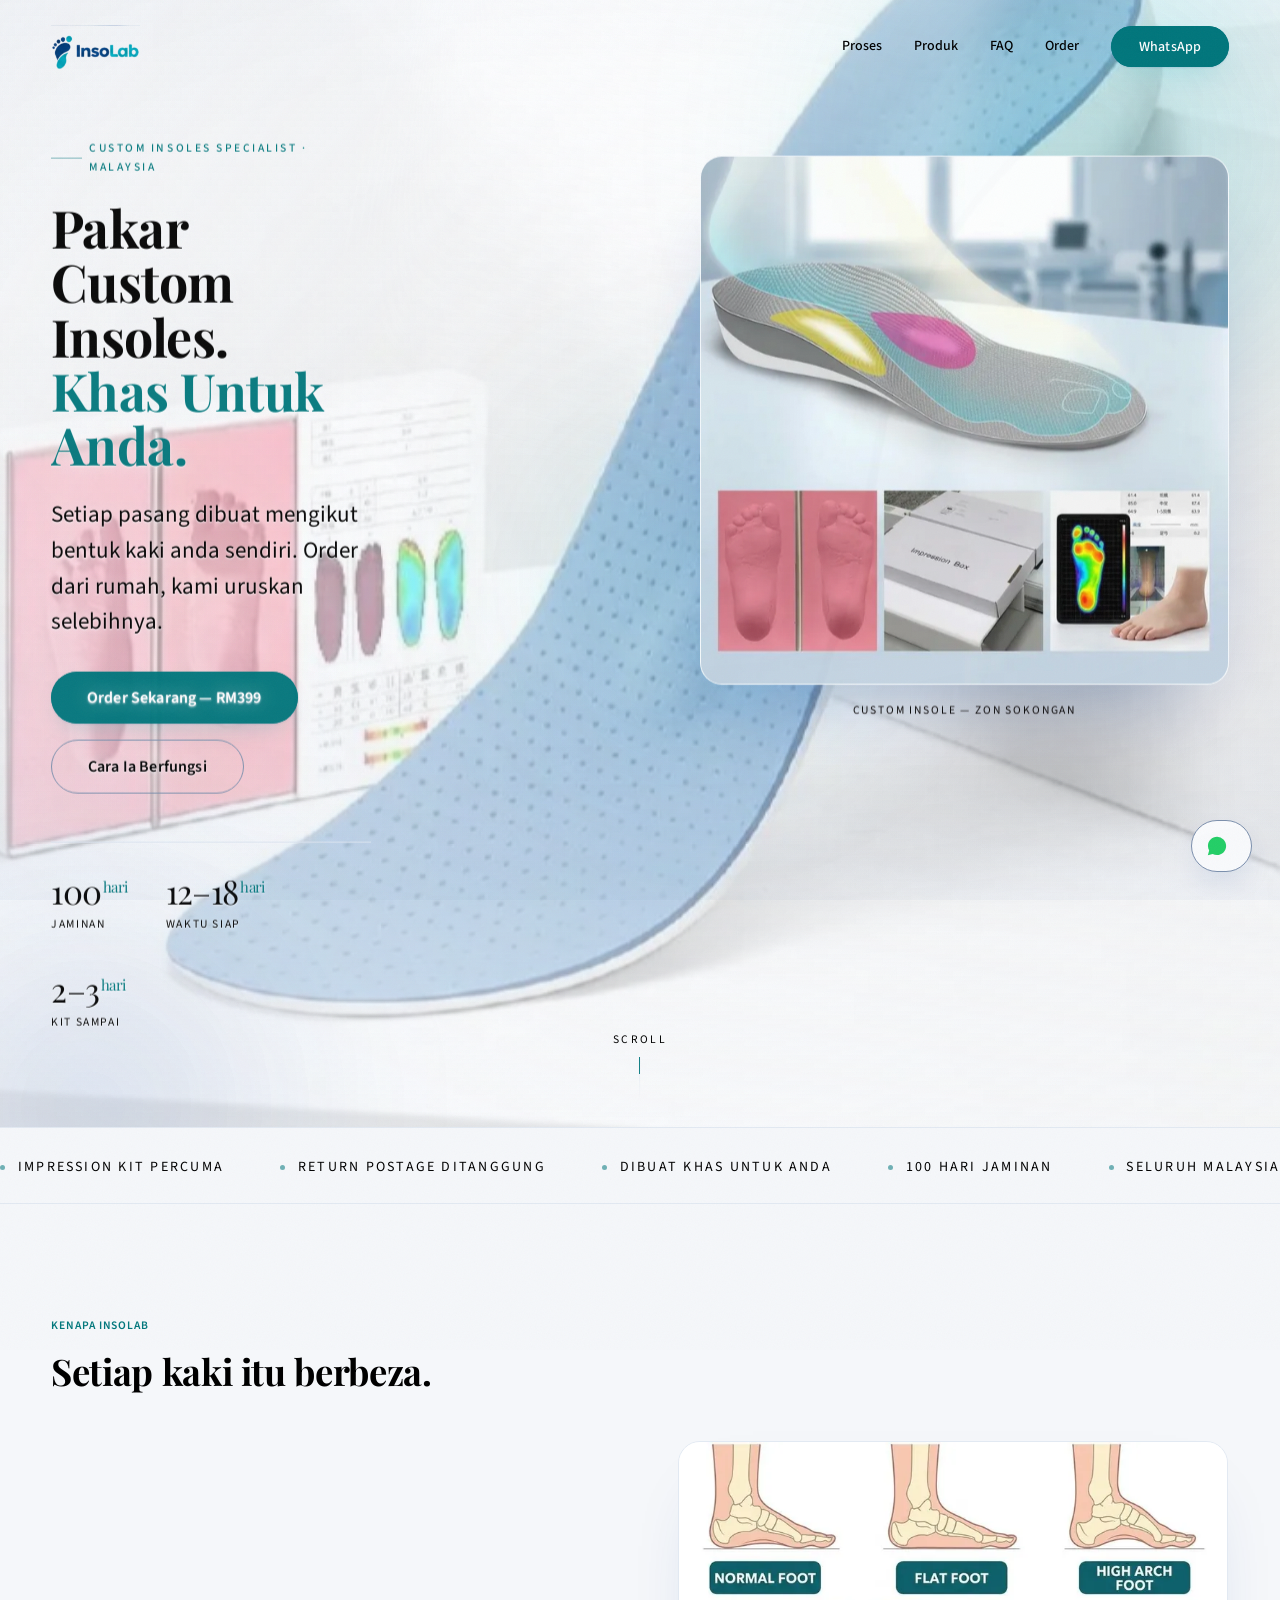
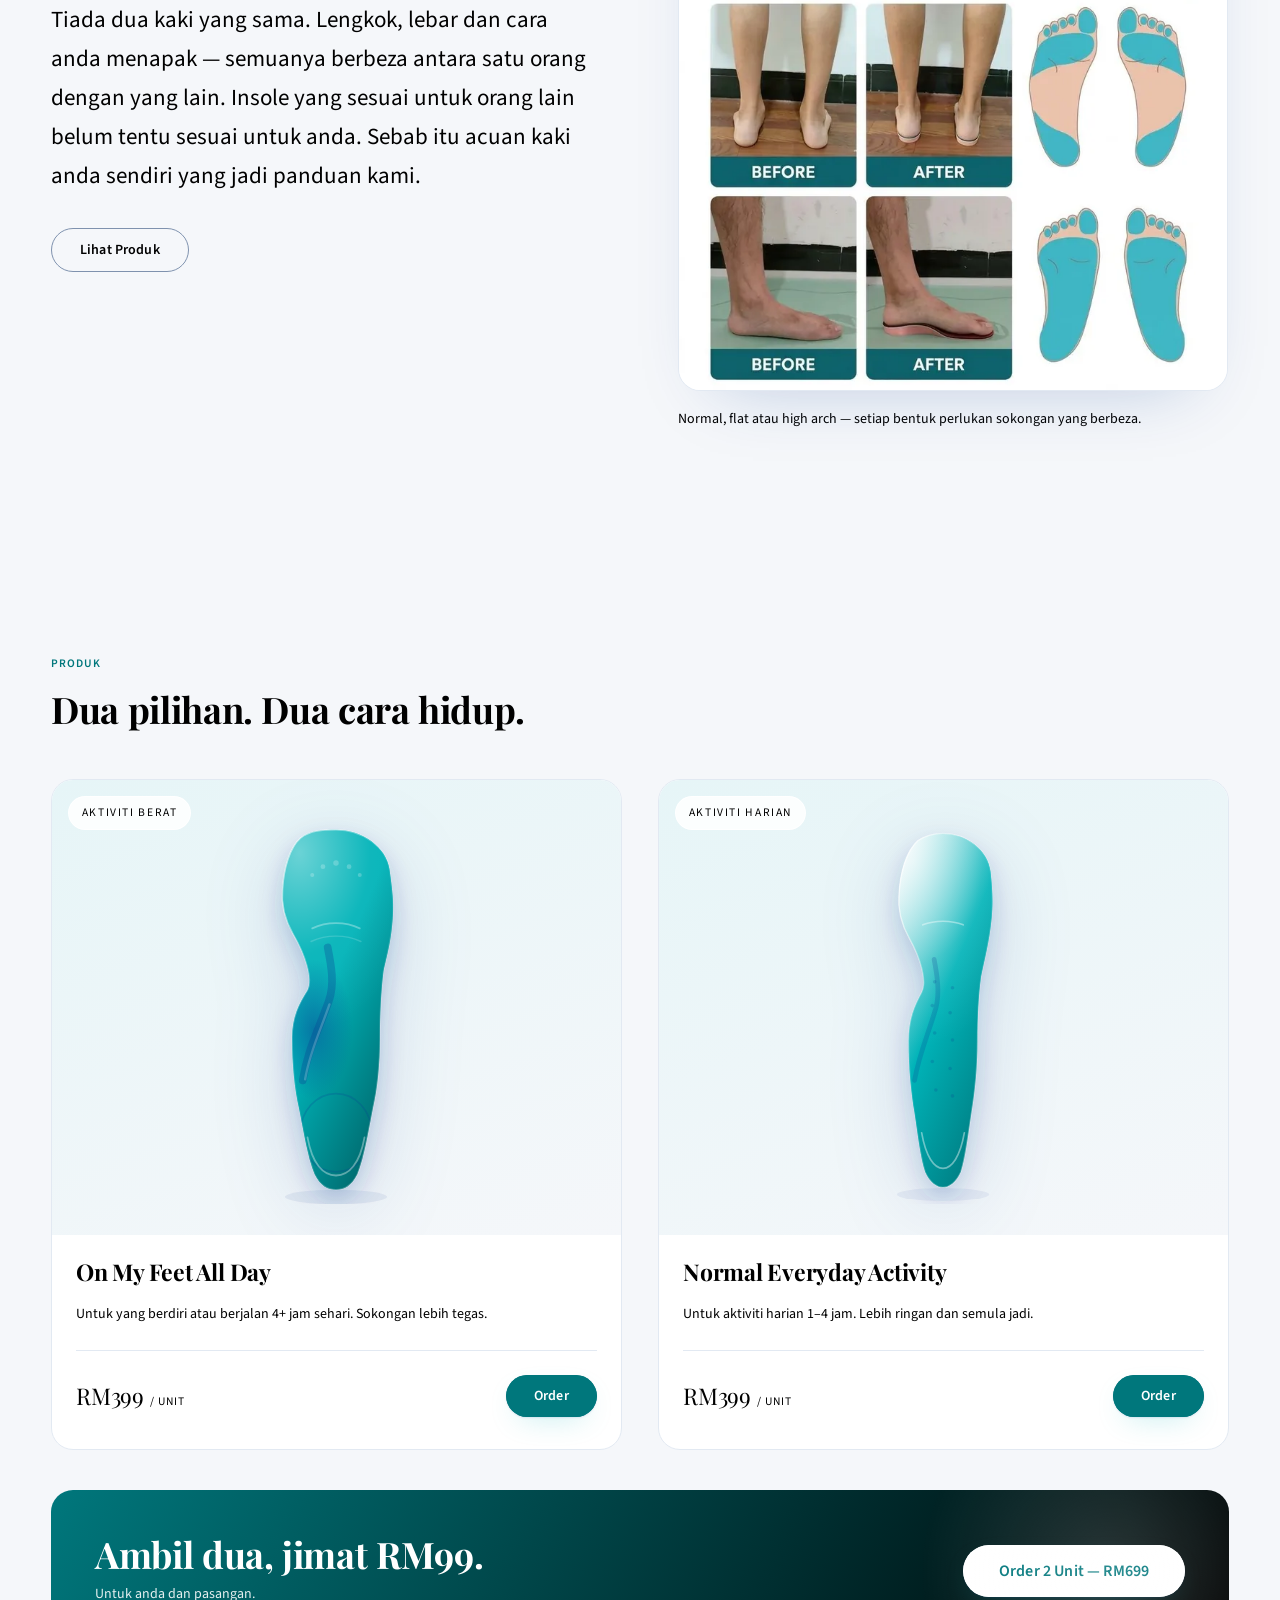
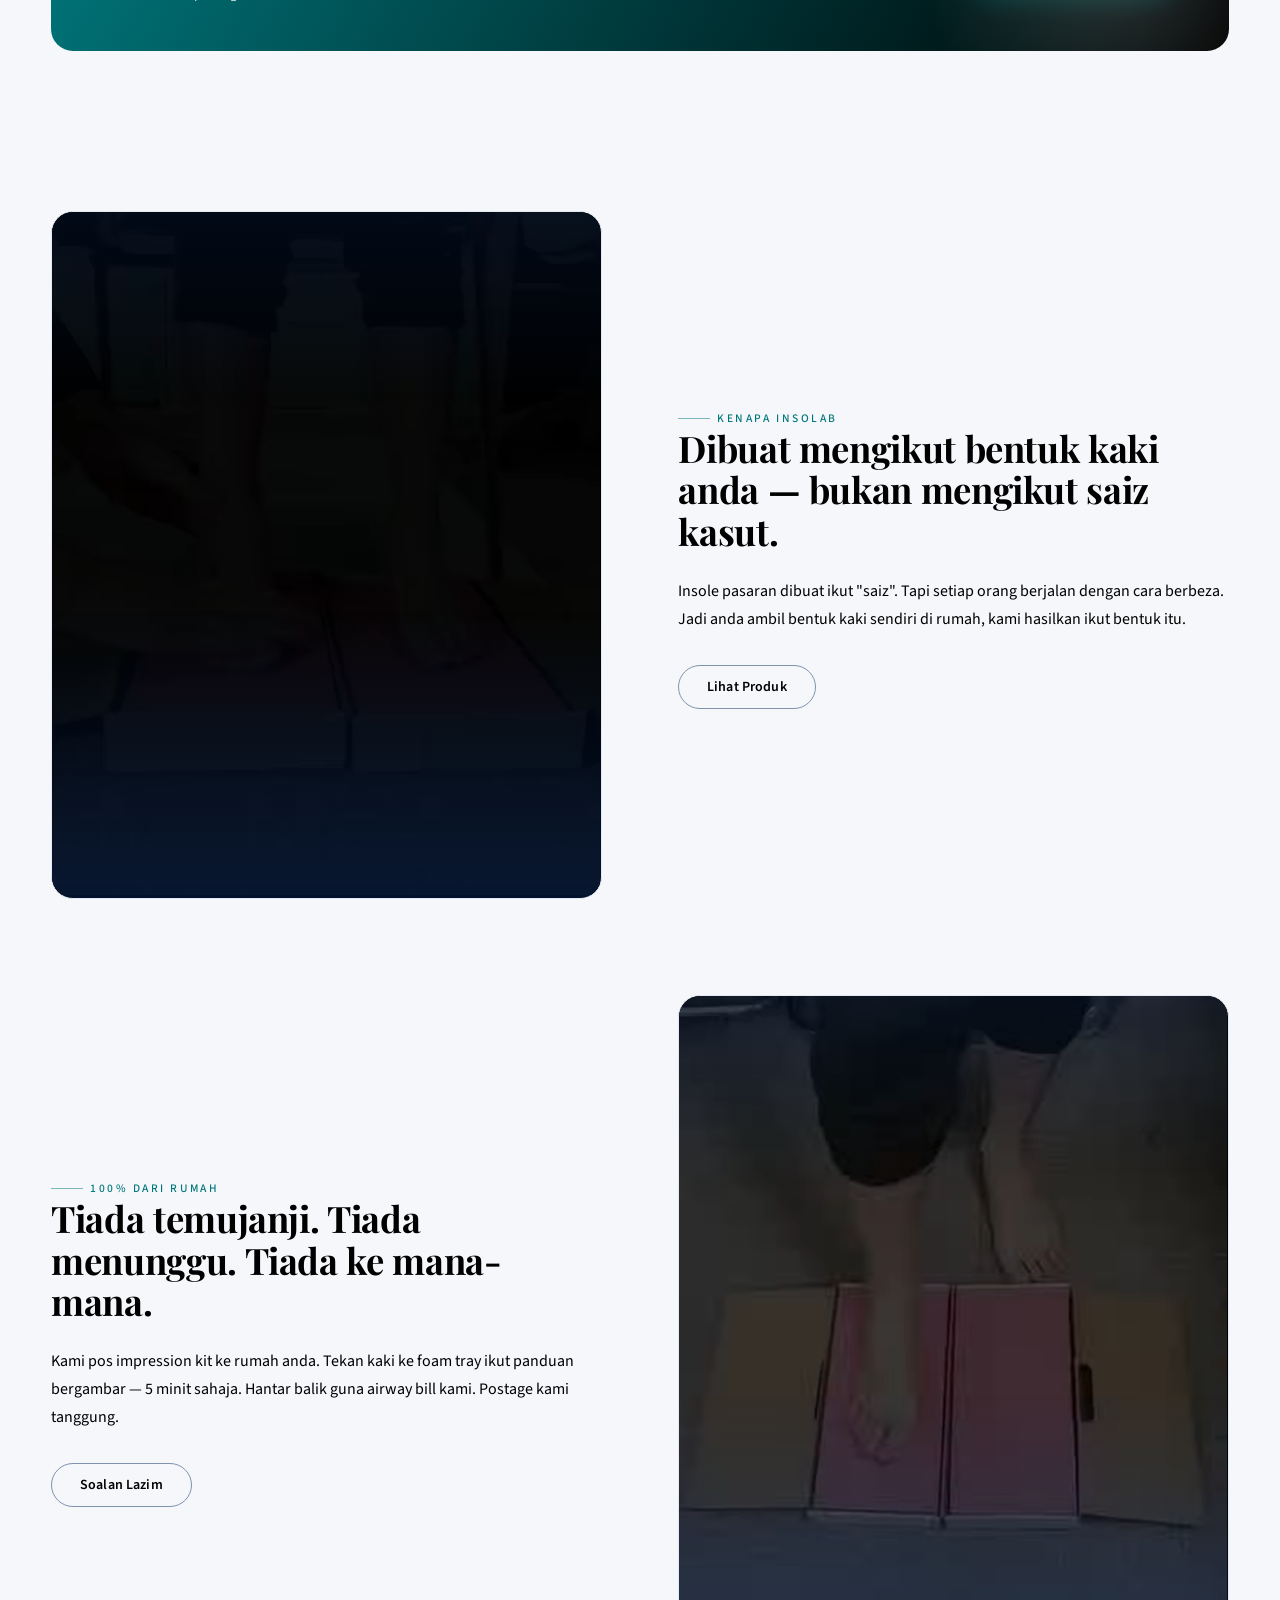
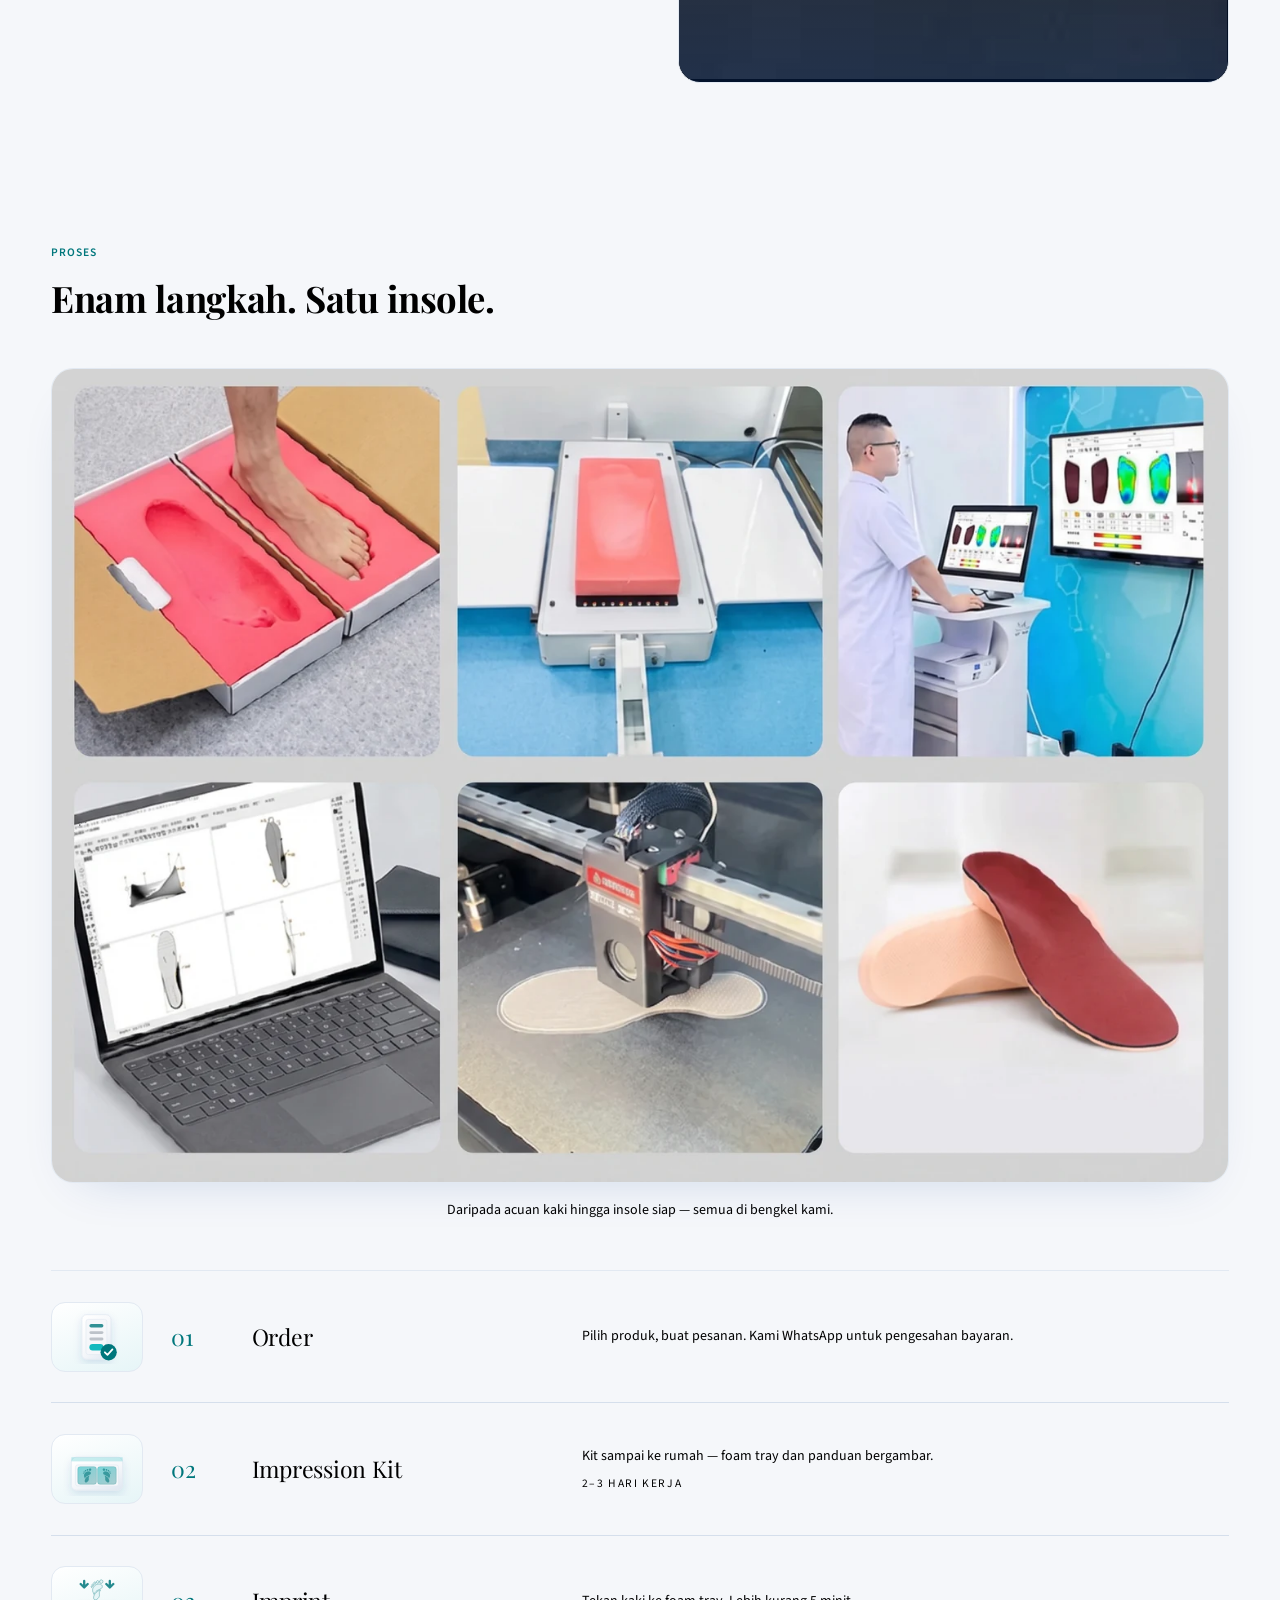
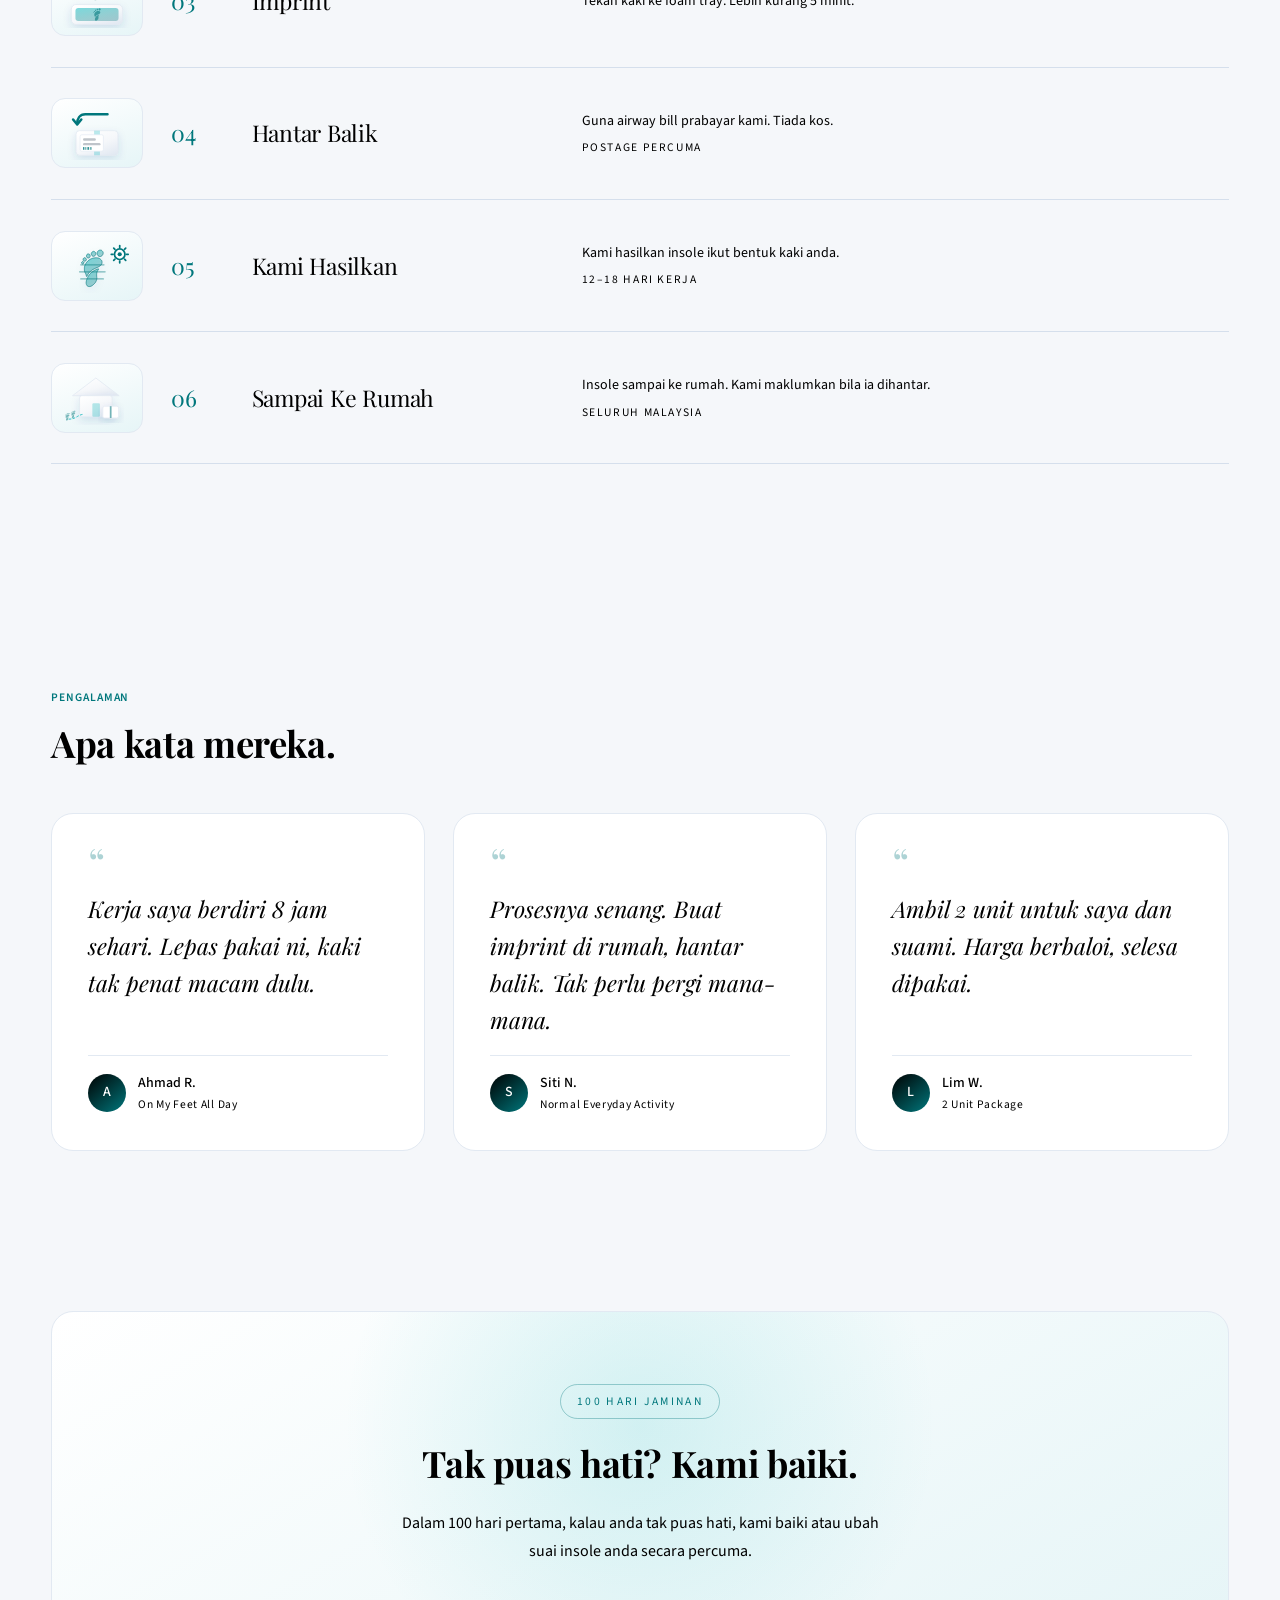
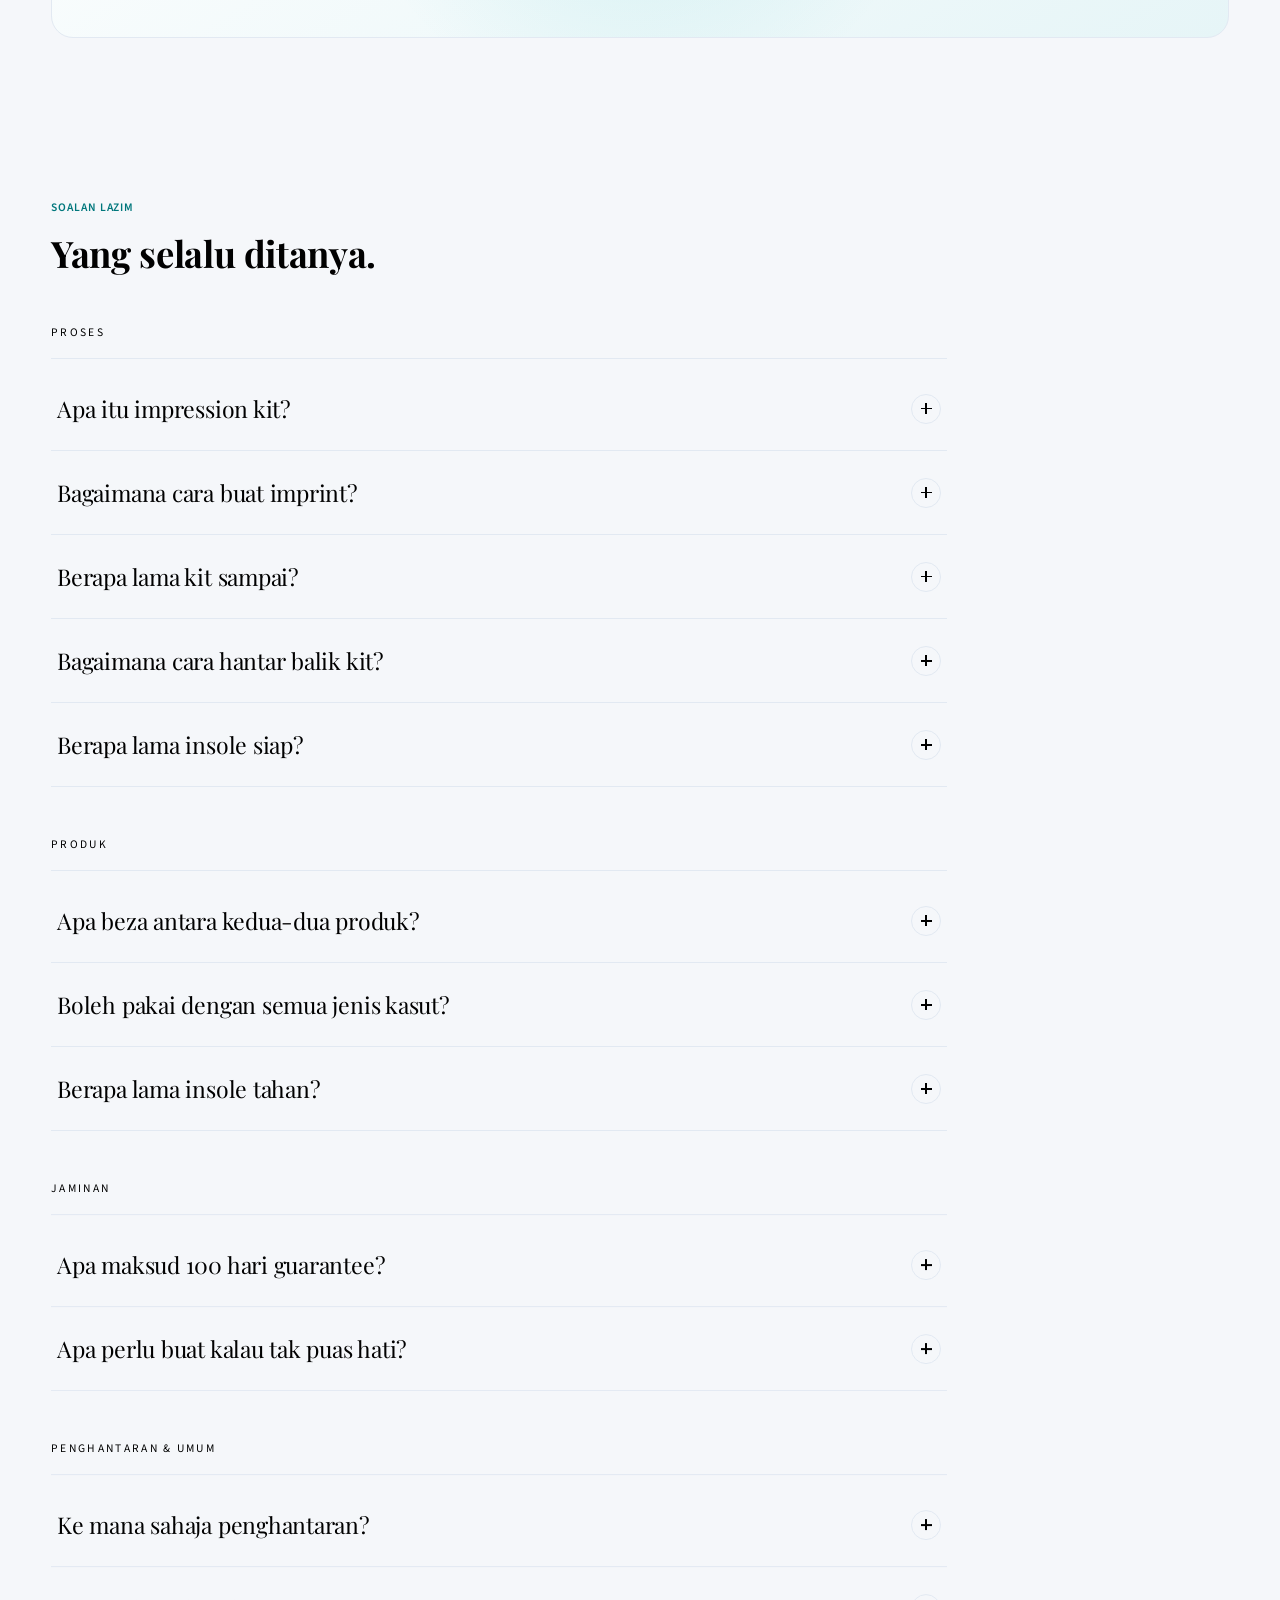
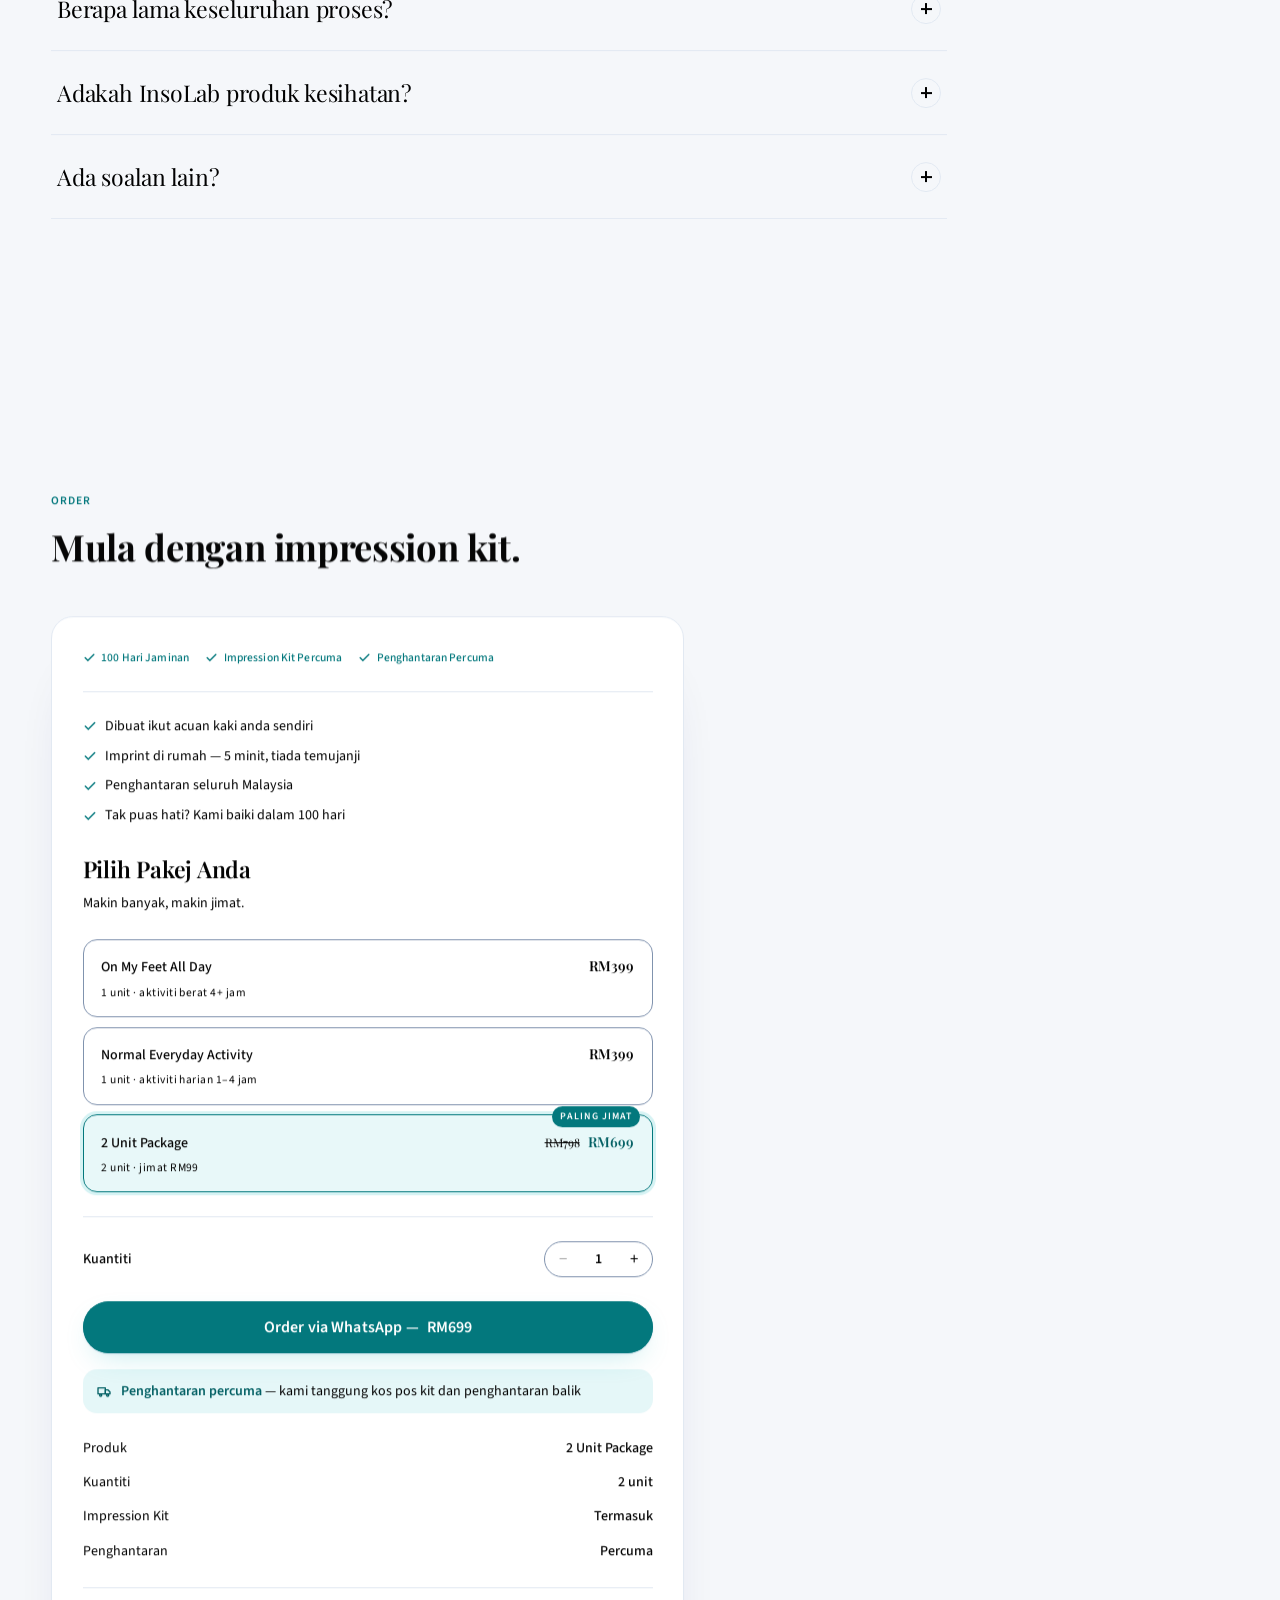
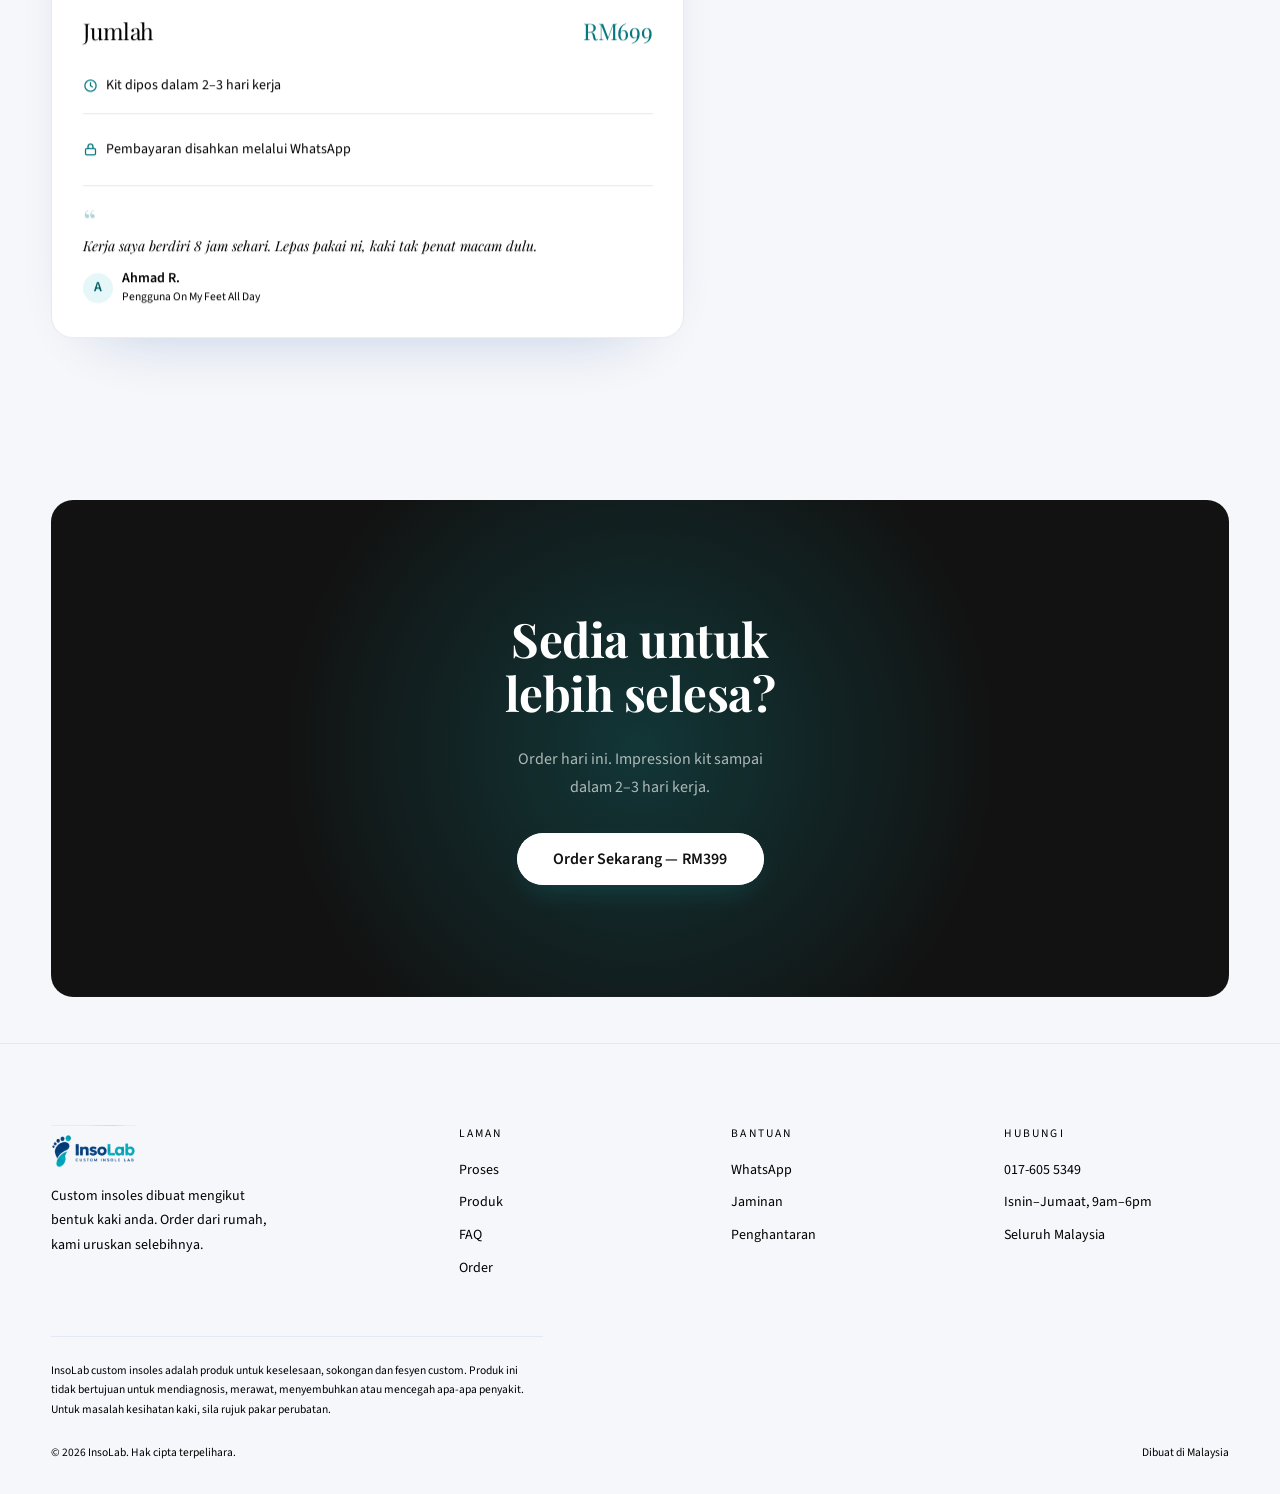
==== commit cf4cbb12: "Remove order form, add WhatsApp CTA, fix mobile menu layout - Removed all form fields (name, phone, " ====
--- a/index.html
+++ b/index.html
@@ -11,7 +11,7 @@
   <link rel="preconnect" href="https://maryamstore6.github.io">
   <link href="https://fonts.googleapis.com/css2?family=Playfair+Display:ital,wght@0,400;0,600;0,700;1,400&family=Source+Sans+3:wght@400;500;600&display=swap" rel="stylesheet" media="print" onload="this.media='all'">
   <noscript><link href="https://fonts.googleapis.com/css2?family=Playfair+Display:ital,wght@0,400;0,600;0,700;1,400&family=Source+Sans+3:wght@400;500;600&display=swap" rel="stylesheet"></noscript>
-  <link rel="stylesheet" href="css/style.min.css?v=44">
+  <link rel="stylesheet" href="css/style.min.css?v=45">
   <link rel="icon" href="assets/favicon.svg" type="image/svg+xml">
   <script defer src="lib/lenis.min.js"></script>
   <script defer src="lib/gsap.min.js"></script>
@@ -61,7 +61,7 @@
   <a href="#process">Proses</a>
   <a href="#products">Produk</a>
   <a href="#faq">FAQ</a>
-  <a href="#order">Order</a>
+  <a href="https://wa.me/60176055349?text=Saya%20nak%20order%20InsoLab" target="_blank" rel="noopener">Order</a>
   <a href="https://wa.me/60176055349" target="_blank" rel="noopener" class="btn btn--primary">WhatsApp</a>
 </nav>
 
@@ -98,7 +98,7 @@
       </p>
 
       <div class="hero-actions">
-        <a href="#order" class="btn btn--primary btn--lg">Order Sekarang — RM399</a>
+        <a href="https://wa.me/60176055349?text=Saya%20nak%20order%20InsoLab" class="btn btn--primary btn--lg" target="_blank" rel="noopener">Order Sekarang — RM399</a>
         <a href="#process" class="btn btn--ghost btn--lg">Cara Ia Berfungsi</a>
       </div>
 
@@ -225,7 +225,7 @@
           </p>
           <div class="product-foot">
             <div class="product-price">RM399 <small>/ unit</small></div>
-            <a href="#order" class="btn btn--primary">Order</a>
+            <a href="https://wa.me/60176055349?text=Saya%20nak%20order%20InsoLab" class="btn btn--primary" target="_blank" rel="noopener">Order</a>
           </div>
         </div>
       </article>
@@ -242,7 +242,7 @@
           </p>
           <div class="product-foot">
             <div class="product-price">RM399 <small>/ unit</small></div>
-            <a href="#order" class="btn btn--primary">Order</a>
+            <a href="https://wa.me/60176055349?text=Saya%20nak%20order%20InsoLab" class="btn btn--primary" target="_blank" rel="noopener">Order</a>
           </div>
         </div>
       </article>
@@ -253,7 +253,7 @@
         <h3>Ambil dua, jimat RM99.</h3>
         <p>Untuk anda dan pasangan.</p>
       </div>
-      <a href="#order" class="btn btn--primary btn--lg">Order 2 Unit — RM699</a>
+      <a href="https://wa.me/60176055349?text=Saya%20nak%20order%20InsoLab" class="btn btn--primary btn--lg" target="_blank" rel="noopener">Order 2 Unit — RM699</a>
     </div>
   </div>
 </section>
@@ -673,64 +673,6 @@
       </div>
 
       <div class="split split--buybox" style="align-items:start">
-        <form id="order-form" data-reveal>
-          <div class="form-row">
-            <label class="form-label" for="f-name">Nama Penuh <span>*</span></label>
-            <input class="form-input" id="f-name" name="name" type="text" placeholder="Seperti dalam kad pengenalan" autocomplete="name" required>
-          </div>
-
-          <div class="form-row-2">
-            <div class="form-row">
-              <label class="form-label" for="f-phone">No. Telefon <span>*</span></label>
-              <input class="form-input" id="f-phone" name="phone" type="tel" placeholder="01X-XXX XXXX" autocomplete="tel" required>
-            </div>
-            <div class="form-row">
-              <label class="form-label" for="f-email">Email <span>*</span></label>
-              <input class="form-input" id="f-email" name="email" type="email" placeholder="nama@email.com" autocomplete="email" required>
-            </div>
-          </div>
-
-          <div class="form-row">
-            <label class="form-label" for="f-addr">Alamat Penghantaran <span>*</span></label>
-            <input class="form-input" id="f-addr" name="address" type="text" placeholder="No. rumah, jalan" autocomplete="street-address" required>
-          </div>
-
-          <div class="form-row-2">
-            <div class="form-row">
-              <label class="form-label" for="f-city">Bandar <span>*</span></label>
-              <input class="form-input" id="f-city" name="city" type="text" placeholder="Bandar" autocomplete="address-level2" required>
-            </div>
-            <div class="form-row">
-              <label class="form-label" for="f-state">Negeri <span>*</span></label>
-              <select class="form-input" id="f-state" name="state" autocomplete="address-level1" required>
-                <option value="">Pilih negeri</option>
-                <option>Johor</option><option>Kedah</option><option>Kelantan</option>
-                <option>Melaka</option><option>Negeri Sembilan</option><option>Pahang</option>
-                <option>Perak</option><option>Perlis</option><option>Pulau Pinang</option>
-                <option>Sabah</option><option>Sarawak</option><option>Selangor</option>
-                <option>Terengganu</option><option>W.P. Kuala Lumpur</option>
-                <option>W.P. Labuan</option><option>W.P. Putrajaya</option>
-              </select>
-            </div>
-          </div>
-
-          <div class="form-row-2">
-            <div class="form-row">
-              <label class="form-label" for="f-post">Poskod <span>*</span></label>
-              <input class="form-input" id="f-post" name="postcode" type="text" placeholder="XXXXX" autocomplete="postal-code" required>
-            </div>
-            <div class="form-row">
-              <label class="form-label" for="f-notes">Nota (pilihan)</label>
-              <input class="form-input" id="f-notes" name="notes" type="text" placeholder="Ada apa-apa kami perlu tahu?">
-            </div>
-          </div>
-
-          <p class="form-note">
-            Dengan membuat pesanan, anda bersetuju dengan terma kami. InsoLab custom insoles
-            adalah produk untuk keselesaan dan sokongan — bukan alat perubatan.
-          </p>
-        </form>
-
         <!-- Buy box: what you get, then the package, then the price -->
         <div class="buybox" data-reveal>
           <div class="buybox-trust">
@@ -801,9 +743,9 @@
 
           <!-- Checkout button sits directly under the quantity, above the
                summary: price is on the button so the next step is obvious. -->
-          <button type="submit" form="order-form" class="btn btn--primary btn--lg btn--block buybox-cta">
-            Teruskan ke Pembayaran — <span id="cta-total-bb">RM699</span>
-          </button>
+          <a href="https://wa.me/60176055349?text=Saya%20nak%20order%20InsoLab" class="btn btn--primary btn--lg btn--block buybox-cta" target="_blank" rel="noopener">
+            Order via WhatsApp — <span id="cta-total-bb">RM699</span>
+          </a>
 
           <div class="buybox-ship">
             <svg viewBox="0 0 24 24" fill="none" stroke="currentColor" stroke-width="2" stroke-linecap="round" stroke-linejoin="round" aria-hidden="true"><path d="M3 7h11v9H3z"/><path d="M14 10h4l3 3v3h-7z"/><circle cx="7" cy="18" r="1.6"/><circle cx="17.5" cy="18" r="1.6"/></svg>
@@ -847,75 +789,6 @@
       </div>
     </div>
 
-    <!-- --- confirmation view --- -->
-    <div id="view-confirm" hidden>
-      <div class="confirm">
-        <div class="confirm-check" data-reveal>
-          <svg viewBox="0 0 24 24" fill="none" stroke="currentColor" stroke-width="2" stroke-linecap="round" aria-hidden="true"><path d="M20 6L9 17l-5-5"/></svg>
-        </div>
-        <h2 class="confirm-title" data-reveal>Terima kasih.</h2>
-        <p class="confirm-sub" data-reveal>
-          Pesanan diterima. Kami akan WhatsApp anda untuk pengesahan bayaran.
-        </p>
-
-        <div class="confirm-card" data-reveal>
-          <div class="summary-title">Butiran Pesanan</div>
-          <div class="summary-lines">
-            <div class="summary-line"><span>No. Pesanan</span><span id="cf-no">ISL-000000</span></div>
-            <div class="summary-line"><span>Nama</span><span id="cf-name">—</span></div>
-            <div class="summary-line"><span>Telefon</span><span id="cf-phone">—</span></div>
-            <div class="summary-line"><span>Produk</span><span id="cf-product">—</span></div>
-            <div class="summary-line"><span>Jumlah</span><span id="cf-total">—</span></div>
-            <div class="summary-line"><span>Status</span><span>Menunggu Pembayaran</span></div>
-          </div>
-        </div>
-
-        <div class="confirm-steps" data-reveal>
-          <div class="summary-title">Apa Yang Berlaku Seterusnya</div>
-          <div class="confirm-step">
-            <div class="confirm-step-num">1</div>
-            <div>
-              <div class="confirm-step-name">Kami hubungi anda</div>
-              <div class="confirm-step-desc">Kami WhatsApp untuk selesaikan pembayaran.</div>
-            </div>
-          </div>
-          <div class="confirm-step">
-            <div class="confirm-step-num">2</div>
-            <div>
-              <div class="confirm-step-name">Impression kit dihantar</div>
-              <div class="confirm-step-desc">Dalam 2–3 hari kerja selepas pembayaran disahkan.</div>
-            </div>
-          </div>
-          <div class="confirm-step">
-            <div class="confirm-step-num">3</div>
-            <div>
-              <div class="confirm-step-name">Anda buat imprint</div>
-              <div class="confirm-step-desc">Ikut panduan dalam kit. Kalau keliru, WhatsApp kami.</div>
-            </div>
-          </div>
-          <div class="confirm-step">
-            <div class="confirm-step-num">4</div>
-            <div>
-              <div class="confirm-step-name">Hantar balik kit</div>
-              <div class="confirm-step-desc">Guna airway bill yang disediakan. Postage kami tanggung.</div>
-            </div>
-          </div>
-          <div class="confirm-step">
-            <div class="confirm-step-num">5</div>
-            <div>
-              <div class="confirm-step-name">Kami hasilkan insole anda</div>
-              <div class="confirm-step-desc">12–18 hari kerja, kemudian dihantar ke alamat anda.</div>
-            </div>
-          </div>
-        </div>
-
-        <div class="confirm-actions" data-reveal>
-          <a href="https://wa.me/60176055349" target="_blank" rel="noopener" class="btn btn--primary btn--lg">WhatsApp Kami — 017-605 5349</a>
-          <a href="#top" class="btn btn--ghost btn--lg">Kembali ke Atas</a>
-        </div>
-      </div>
-    </div>
-
   </div>
 </section>
 
@@ -926,7 +799,7 @@
       <div class="cta-final-inner">
         <h2>Sedia untuk lebih selesa?</h2>
         <p>Order hari ini. Impression kit sampai dalam 2–3 hari kerja.</p>
-        <a href="#order" class="btn btn--primary btn--lg">Order Sekarang — RM399</a>
+        <a href="https://wa.me/60176055349?text=Saya%20nak%20order%20InsoLab" class="btn btn--primary btn--lg" target="_blank" rel="noopener">Order Sekarang — RM399</a>
       </div>
     </div>
   </div>
@@ -954,7 +827,7 @@
           <a href="#process">Proses</a>
           <a href="#products">Produk</a>
           <a href="#faq">FAQ</a>
-          <a href="#order">Order</a>
+          <a href="https://wa.me/60176055349?text=Saya%20nak%20order%20InsoLab" target="_blank" rel="noopener">Order</a>
         </div>
       </div>
 
--- a/css/style.min.css
+++ b/css/style.min.css
@@ -2,4 +2,4 @@
     ),linear-gradient(90deg,rgba(245,247,250,0.72) 0%,rgba(245,247,250,0.30) 50%,rgba(245,247,250,0.12) 100%
     )}@media (prefers-reduced-motion:reduce){.hero-bg-img{transform:scale(1.15)}.marquee-track{animation:none}.grain{animation:none}.scroll-hint-line::after{animation:none}*{scroll-behavior:auto !important}}@media (max-width:760px){.hero-bg-img{object-position:center 30%}.hero-bg-overlay{background:linear-gradient(180deg,rgba(245,247,250,0.72) 0%,rgba(245,247,250,0.45) 40%,rgba(245,247,250,0.60) 70%,rgba(245,247,250,0.88) 100%
       ),linear-gradient(90deg,rgba(245,247,250,0.82) 0%,rgba(245,247,250,0.45) 50%,rgba(245,247,250,0.25) 100%
-      )}.hero{min-height:auto;padding-block:clamp(4.5rem,10vh,6rem) clamp(1.5rem,4vh,2.5rem)}.hero-inner{grid-template-columns:1fr;gap:var(--s-3)}.hero-visual{order:-1;margin-top:0;margin-bottom:var(--s-3)}.hero-copy{order:2;text-align:left;max-width:100%}.hero-title{font-size:clamp(2rem,9vw,2.9rem)}.hero-sub{font-size:1rem;margin-top:var(--s-2)}.hero-actions{margin-top:var(--s-3);gap:0.6rem}.hero-actions .btn{flex:1 1 auto;justify-content:center}.hero-meta{margin-top:var(--s-3);padding-top:var(--s-3);gap:1.25rem}.hero-meta-num{font-size:1.5rem}.scroll-hint{display:none}}.hero-bloom{position:absolute;border-radius:50%;filter:blur(80px);pointer-events:none;z-index:0}.hero-bloom--1{width:55vw;height:55vw;max-width:780px;max-height:780px;top:-18%;right:-12%;background:radial-gradient(circle,rgba(0,179,184,0.26),transparent 68%)}.hero-bloom--2{width:42vw;height:42vw;max-width:600px;max-height:600px;bottom:-22%;left:-14%;background:radial-gradient(circle,rgba(11,61,145,0.16),transparent 70%)}.hero-bloom--3{width:34vw;height:34vw;max-width:480px;max-height:480px;top:32%;left:38%;background:radial-gradient(circle,rgba(0,179,184,0.14),transparent 72%)}.hero-shaft{position:absolute;top:-30%;left:50%;width:42vw;height:150vh;transform:translateX(-50%) rotate(14deg);background:linear-gradient(180deg,rgba(255,255,255,0.9),transparent 62%);filter:blur(28px);opacity:0.55;pointer-events:none;z-index:0}.hero-inner{position:relative;z-index:3;display:grid;grid-template-columns:minmax(0,1.05fr) minmax(0,0.95fr);gap:clamp(2rem,5vw,5rem);align-items:center;width:100%}.hero-copy{position:relative;z-index:3;max-width:40ch;text-shadow:0 1px 2px rgba(245,247,250,0.8),0 0 20px rgba(245,247,250,0.6)}.hero-title{font-size:var(--t-hero);font-weight:700;line-height:1.05;letter-spacing:-0.01em;margin-block:var(--s-3) 0}.hero-title em{font-style:normal;color:var(--accent)}.line-mask{display:block;overflow:hidden;padding-bottom:0.14em;margin-bottom:-0.14em}.line-inner{display:block;transform:translateY(115%);will-change:transform}.hero-sub{font-size:var(--t-md);color:var(--ink-soft);max-width:46ch;margin-top:var(--s-3);line-height:1.55}.hero-actions{display:flex;flex-wrap:wrap;gap:var(--s-2);margin-top:var(--s-4)}.hero-meta{display:flex;flex-wrap:wrap;gap:clamp(1.25rem,3vw,2.75rem);margin-top:var(--s-5);padding-top:var(--s-4);border-top:1px solid var(--line)}.hero-meta-item{min-width:0}.hero-meta-num{font-family:var(--font-display);font-size:clamp(1.5rem,2.6vw,2.2rem);line-height:1;letter-spacing:-0.02em}.hero-meta-num sup{font-size:0.45em;color:var(--accent);margin-left:0.12em}.hero-meta-label{font-size:var(--t-micro);letter-spacing:0.14em;text-transform:uppercase;color:var(--ink-muted);margin-top:0.45rem}.hero-visual{position:relative;z-index:3;align-self:start;width:100%}.hero-visual picture{display:block;overflow:hidden;border-radius:var(--radius-lg);background:linear-gradient(160deg,#E8F1FA 0%,#D8E8F4 45%,#EAF3F8 100%);box-shadow:0 40px 90px -40px rgba(11,61,145,0.35),0 2px 0 rgba(255,255,255,0.6) inset;border:1px solid rgba(255,255,255,0.7)}.hero-visual-img{display:block;width:100%;height:auto;aspect-ratio:1 / 1;object-fit:contain}.hero-visual-caption{margin:var(--s-2) 0 0;font-size:var(--t-micro);letter-spacing:0.16em;text-transform:uppercase;color:var(--ink-muted);text-align:center}.scroll-hint{position:absolute;left:50%;bottom:1.75rem;transform:translateX(-50%);z-index:4;display:flex;flex-direction:column;align-items:center;gap:0.5rem;font-size:var(--t-micro);letter-spacing:0.2em;text-transform:uppercase;color:var(--ink-muted)}.scroll-hint-line{width:1px;height:42px;background:linear-gradient(180deg,var(--line),transparent);position:relative;overflow:hidden}.scroll-hint-line::after{content:"";position:absolute;top:0;left:0;width:100%;height:40%;background:var(--accent);animation:scrollDot 2.2s var(--ease-in-out) infinite}@keyframes scrollDot{0%{transform:translateY(-100%)}100%{transform:translateY(260%)}}.marquee{overflow:hidden;padding-block:var(--s-3);border-block:1px solid var(--line);background:var(--surface-alt);white-space:nowrap}.marquee-track{display:inline-flex;gap:3.5rem;will-change:transform;animation:marquee 32s linear infinite;transform:translateZ(0);backface-visibility:hidden}.marquee-item{font-size:var(--t-small);letter-spacing:0.16em;text-transform:uppercase;color:var(--ink-muted);display:inline-flex;align-items:center;gap:0.8rem}.marquee-item::before{content:"";width:5px;height:5px;border-radius:50%;background:var(--accent);opacity:0.55}@keyframes marquee{from{transform:translateX(0)}to{transform:translateX(-50%)}}.lead{font-size:var(--t-md);line-height:1.7;color:var(--ink-soft);margin-bottom:var(--s-4)}.statement-figure{margin:0}.statement-img{display:block;width:100%;height:auto;aspect-ratio:1 / 1;border-radius:var(--radius-lg);border:1px solid var(--line);background:var(--surface);box-shadow:0 30px 70px -40px rgba(11,61,145,0.28)}.statement-figure figcaption{margin-top:var(--s-2);font-size:var(--t-small);color:var(--ink-muted);line-height:1.6}.split{display:grid;grid-template-columns:minmax(0,1fr) minmax(0,1fr);gap:clamp(2rem,6vw,6rem);align-items:center}.split--flip .split-visual{order:2}.split-visual{position:relative;aspect-ratio:3 / 4;border-radius:var(--radius-lg);overflow:hidden;background:linear-gradient(150deg,var(--paper-warm),var(--surface-alt));border:1px solid var(--line);transform:translateZ(0);backface-visibility:hidden}.split-visual--video{aspect-ratio:4 / 5;background:var(--navy)}.split-visual-film{position:absolute;inset:0;width:100%;height:100%;object-fit:cover;display:block}.split-visual--video::after{content:"";position:absolute;inset:0;pointer-events:none;background:linear-gradient(180deg,rgba(11,61,145,0.16) 0%,transparent 28%),linear-gradient(0deg,rgba(11,61,145,0.30) 0%,transparent 42%)}@media (prefers-reduced-motion:reduce){.split-visual-film{opacity:1}}.split-copy h2{font-size:var(--t-lg);margin-bottom:var(--s-3)}.split-copy p{color:var(--ink-soft);margin-bottom:var(--s-2)}.split-copy p:last-of-type{margin-bottom:var(--s-4)}.process-figure{margin:0 0 var(--s-5)}.process-figure-img{display:block;width:100%;max-width:100%;height:auto;aspect-ratio:2496 / 1728;border-radius:var(--radius-lg);border:1px solid var(--line);background:var(--surface);box-shadow:0 20px 50px -30px rgba(11,61,145,0.22)}.process-figure figcaption{margin-top:var(--s-2);font-size:var(--t-small);color:var(--ink-muted);text-align:center}.process-list{border-top:1px solid var(--line)}.process-row{display:grid;grid-template-columns:92px 3.25rem minmax(0,0.7fr) minmax(0,1.5fr);gap:clamp(0.85rem,2.2vw,2rem);align-items:center;padding-block:clamp(1.4rem,3.4vh,2.35rem);border-bottom:1px solid #D5DFEC;position:relative;overflow:hidden;transition:padding-inline 0.5s var(--ease-out-expo)}.process-row::before{content:"";position:absolute;inset:0;background:linear-gradient(90deg,var(--sand-soft),transparent 70%);transform:scaleX(0);transform-origin:left;transition:transform 0.6s var(--ease-out-expo);z-index:-1}.process-row:hover{padding-inline:clamp(0.5rem,2vw,1.75rem)}.process-row:hover::before{transform:scaleX(1)}.process-visual{width:92px;height:70px;display:flex;align-items:center;justify-content:center;background:linear-gradient(160deg,#FFFFFF,var(--light-blue));border:1px solid var(--line);border-radius:var(--radius);padding:7px}.process-visual img{width:100%;height:100%;object-fit:contain;display:block}.process-num{font-family:var(--font-display);font-size:var(--t-md);color:var(--accent);font-variant-numeric:tabular-nums}.process-name{font-family:var(--font-display);font-size:var(--t-md);letter-spacing:-0.01em}.process-desc{color:var(--ink-soft);font-size:var(--t-small)}.process-time{font-size:var(--t-micro);letter-spacing:0.14em;text-transform:uppercase;color:var(--ink-muted);margin-top:0.35rem}.product-grid{display:grid;grid-template-columns:repeat(auto-fit,minmax(min(100%,320px),1fr));gap:clamp(1.25rem,3vw,2.25rem)}.product-card{background:var(--surface);border:1px solid var(--line);border-radius:var(--radius-lg);overflow:hidden;display:flex;flex-direction:column;position:relative;transition:transform 0.7s var(--ease-out-expo),box-shadow 0.7s var(--ease-out-expo),border-color 0.5s;will-change:transform;transform:translateZ(0);backface-visibility:hidden}.product-card:hover{transform:translateY(-6px);box-shadow:0 34px 70px -34px rgba(11,61,145,0.26);border-color:rgba(0,119,124,0.35)}.product-media{position:relative;aspect-ratio:5 / 4;background:linear-gradient(160deg,var(--paper-warm),var(--surface-alt));overflow:hidden;display:flex;align-items:center;justify-content:center}.product-art{width:52%;max-width:190px;height:auto;filter:drop-shadow(0 20px 40px rgba(11,61,145,0.16));transition:transform 0.7s var(--ease-out-expo)}.product-card:hover .product-art{transform:scale(1.06) rotate(-1.5deg)}.product-card:hover .product-media-inner{transform:scale(1.05) rotate(-1.5deg)}.product-badge{position:absolute;top:var(--s-2);left:var(--s-2);font-size:var(--t-micro);letter-spacing:0.14em;text-transform:uppercase;background:rgba(255,255,255,0.85);backdrop-filter:blur(8px);padding:0.4rem 0.8rem;border-radius:var(--radius-pill);border:1px solid rgba(255,255,255,0.9);color:var(--ink-soft)}.product-body{padding:var(--s-3) var(--s-3) var(--s-4);display:flex;flex-direction:column;flex:1}.product-name{font-size:var(--t-md);margin-bottom:var(--s-2)}.product-desc{font-size:var(--t-small);color:var(--ink-soft);flex:1}.product-foot{display:flex;align-items:center;justify-content:space-between;gap:var(--s-2);margin-top:var(--s-3);padding-top:var(--s-3);border-top:1px solid var(--line)}.product-price{font-family:var(--font-display);font-size:var(--t-md);letter-spacing:-0.01em}.product-price small{font-family:var(--font-body);font-size:var(--t-micro);color:var(--ink-muted);letter-spacing:0.1em;text-transform:uppercase}.bundle-strip{margin-top:clamp(1.5rem,4vw,2.5rem);padding:clamp(1.5rem,4vw,2.75rem);border-radius:var(--radius-lg);background:linear-gradient(120deg,var(--accent) 0%,var(--navy) 100%);color:#fff;display:flex;flex-wrap:wrap;align-items:center;justify-content:space-between;gap:var(--s-3);position:relative;overflow:hidden}.bundle-strip::after{content:"";position:absolute;top:-60%;right:-10%;width:40%;height:220%;background:radial-gradient(circle,rgba(255,255,255,0.16),transparent 65%);pointer-events:none}.bundle-strip h3{font-size:var(--t-lg);color:#fff}.bundle-strip p{color:rgba(255,255,255,0.9);font-size:var(--t-small);margin-top:0.4rem}.bundle-strip .btn--primary{background:#fff;color:var(--teal-deep)}.bundle-strip .btn--primary::before{background:#fff}.bundle-strip .btn--primary:hover{color:var(--ink)}.quote-grid{display:grid;grid-template-columns:repeat(auto-fit,minmax(min(100%,300px),1fr));gap:clamp(1rem,2.5vw,1.75rem)}.quote-card{background:var(--surface);border:1px solid var(--line);border-radius:var(--radius-lg);padding:clamp(1.5rem,3vw,2.25rem);display:flex;flex-direction:column;gap:var(--s-2);transition:transform 0.6s var(--ease-out-expo),box-shadow 0.6s}.quote-card:hover{transform:translateY(-4px);box-shadow:0 28px 60px -30px rgba(11,61,145,0.2)}.quote-mark{font-family:var(--font-display);font-size:2.6rem;line-height:0.6;color:var(--accent);opacity:0.32}.quote-text{font-family:var(--font-display);font-style:italic;font-size:var(--t-md);color:var(--ink-soft);line-height:1.6;flex:1}.quote-who{display:flex;align-items:center;gap:0.75rem;padding-top:var(--s-2);border-top:1px solid var(--line)}.quote-avatar{width:38px;height:38px;border-radius:50%;background:linear-gradient(140deg,var(--navy),var(--teal-deep));color:#fff;display:flex;align-items:center;justify-content:center;font-size:var(--t-small);font-weight:500;flex-shrink:0}.quote-name{font-size:var(--t-small);font-weight:500}.quote-role{font-size:var(--t-micro);color:var(--ink-muted);letter-spacing:0.06em}.guarantee{border-radius:var(--radius-lg);border:1px solid var(--line);background:linear-gradient(150deg,var(--surface) 0%,var(--paper-warm) 100%);padding:clamp(2rem,6vw,4.5rem);position:relative;overflow:hidden;text-align:center}.guarantee::before{content:"";position:absolute;top:-40%;left:50%;transform:translateX(-50%);width:70%;height:150%;background:radial-gradient(circle,rgba(0,179,184,0.14),transparent 62%);pointer-events:none}.guarantee-inner{position:relative;z-index:1;max-width:62ch;margin-inline:auto}.guarantee-pill{display:inline-block;font-size:var(--t-micro);letter-spacing:0.2em;text-transform:uppercase;color:var(--accent);border:1px solid rgba(0,119,124,0.35);border-radius:var(--radius-pill);padding:0.45rem 1rem;margin-bottom:var(--s-3)}.guarantee h2{font-size:var(--t-lg);margin-bottom:var(--s-3)}.guarantee p{color:var(--ink-soft)}.faq-wrap{max-width:56rem}.faq-group{margin-bottom:var(--s-5)}.faq-group-title{font-size:var(--t-micro);letter-spacing:0.2em;text-transform:uppercase;color:var(--ink-muted);padding-bottom:var(--s-2);border-bottom:1px solid var(--line);margin-bottom:var(--s-1)}.faq-item{border-bottom:1px solid var(--line)}.faq-q{width:100%;display:flex;align-items:center;justify-content:space-between;gap:var(--s-3);padding-block:clamp(1rem,2.5vh,1.5rem);text-align:left;font-size:var(--t-md);font-family:var(--font-display);letter-spacing:-0.01em;transition:color 0.3s}.faq-q:hover{color:var(--accent)}.faq-icon{width:30px;height:30px;flex-shrink:0;border-radius:50%;border:1px solid var(--line);display:flex;align-items:center;justify-content:center;position:relative;transition:background 0.4s,border-color 0.4s,transform 0.5s var(--ease-out-expo)}.faq-icon::before,.faq-icon::after{content:"";position:absolute;background:var(--ink-soft);transition:transform 0.45s var(--ease-out-expo),background 0.4s}.faq-icon::before{width:11px;height:1.5px}.faq-icon::after{width:1.5px;height:11px}.faq-item.is-open .faq-icon{background:var(--accent);border-color:var(--accent);transform:rotate(90deg)}.faq-item.is-open .faq-icon::before,.faq-item.is-open .faq-icon::after{background:#fff}.faq-item.is-open .faq-icon::after{transform:scaleY(0)}.faq-a{overflow:hidden;height:0;transition:height 0.5s var(--ease-out-expo)}.faq-a-inner{padding-bottom:var(--s-3);color:var(--ink-soft);font-size:var(--t-body);max-width:68ch}.faq-a-inner ul{list-style:disc;padding-left:1.25rem;margin-block:0.5rem}.faq-a-inner li{margin-bottom:0.35rem}.faq-a-inner a{color:var(--accent);text-decoration:underline;text-underline-offset:3px}.cta-final{text-align:center;padding:clamp(3rem,9vw,7rem) clamp(1.5rem,5vw,4rem);border-radius:var(--radius-lg);background:linear-gradient(140deg,var(--navy) 0%,var(--navy-deep) 100%);color:#fff;position:relative;overflow:hidden}.cta-final::before{content:"";position:absolute;top:-50%;left:20%;width:60%;height:200%;background:radial-gradient(circle,rgba(0,179,184,0.22),transparent 60%);pointer-events:none}.cta-final-inner{position:relative;z-index:1;max-width:34ch;margin-inline:auto}.cta-final h2{font-size:var(--t-xl);margin-bottom:var(--s-3)}.cta-final p{color:rgba(255,255,255,0.66);margin-bottom:var(--s-4)}.cta-final .btn--primary{background:#fff;color:var(--navy)}.cta-final .btn--primary::before{background:#fff}.ftr{border-top:1px solid var(--line);padding-block:clamp(3rem,7vw,5rem) var(--s-4);background:var(--surface-alt)}.ftr-grid{display:grid;grid-template-columns:minmax(0,1.6fr) repeat(3,minmax(0,1fr));gap:clamp(1.5rem,4vw,3rem)}.ftr-brand{font-family:var(--font-display);font-size:1.5rem;letter-spacing:-0.02em}.ftr-brand span{color:var(--accent)}.ftr-desc{font-size:var(--t-small);color:var(--ink-soft);margin-top:var(--s-2);max-width:34ch}.ftr-col-title{font-size:var(--t-micro);letter-spacing:0.18em;text-transform:uppercase;color:var(--ink-muted);margin-bottom:var(--s-2)}.ftr-links{display:flex;flex-direction:column;gap:0.6rem}.ftr-links a{font-size:var(--t-small);color:var(--ink-soft);transition:color 0.4s,transform 0.5s var(--ease-out-expo);display:inline-block}.ftr-links a:hover{color:var(--accent);transform:translateX(4px)}.ftr-legal{margin-top:clamp(2rem,5vw,3.5rem);padding-top:var(--s-3);border-top:1px solid var(--line);font-size:var(--t-micro);color:var(--ink-muted);line-height:1.7;max-width:82ch}.ftr-bottom{display:flex;flex-wrap:wrap;gap:var(--s-2);justify-content:space-between;margin-top:var(--s-3);font-size:var(--t-micro);color:var(--ink-muted)}.wa-float{position:fixed;right:clamp(1rem,3vw,1.75rem);bottom:clamp(1rem,3vw,1.75rem);z-index:9500;display:flex;align-items:center;gap:0.6rem;padding:0.85rem;border-radius:var(--radius-pill);background:var(--surface);border:1px solid var(--line-strong);box-shadow:0 12px 34px -14px rgba(11,61,145,0.3);font-size:var(--t-small);font-weight:500;transition:transform 0.45s var(--ease-out-expo),box-shadow 0.45s;will-change:transform}.wa-float:hover{transform:translateY(-3px) scale(1.02);box-shadow:0 18px 44px -16px rgba(11,61,145,0.36)}.wa-float svg{width:22px;height:22px;fill:#25D366;flex-shrink:0}.wa-float-label{white-space:nowrap;max-width:0;overflow:hidden;opacity:0;transition:max-width 0.45s var(--ease-out-expo),opacity 0.3s,margin 0.45s}.wa-float:hover .wa-float-label,.wa-float:focus-visible .wa-float-label{max-width:12rem;opacity:1;margin-left:0.15rem}.progress{position:fixed;top:0;left:0;height:2px;width:0%;background:linear-gradient(90deg,var(--accent),var(--accent-bright));z-index:9600;will-change:width}[data-reveal]{opacity:1;transform:none}.js-reveal [data-reveal]{opacity:0;transform:translateY(28px)}.no-motion [data-reveal]{opacity:1 !important;transform:none !important}@media (max-width:1024px){.hero-inner{grid-template-columns:1fr;gap:var(--s-5)}.hero-copy{max-width:100%}.split{grid-template-columns:1fr;gap:var(--s-4)}.split--flip .split-visual{order:0}.split-visual{aspect-ratio:16 / 10}.split-visual--video{aspect-ratio:4 / 5}.ftr-grid{grid-template-columns:repeat(2,minmax(0,1fr))}}@media (max-width:760px){.nav{display:none;pointer-events:none}.nav-toggle{display:flex;pointer-events:auto}.nav.is-open{display:flex;position:fixed;top:0;right:0;bottom:0;left:0;width:100%;height:100dvh;box-sizing:border-box;transform:none;z-index:9999;background:rgba(245,247,250,0.985);backdrop-filter:blur(18px);pointer-events:auto}r(20px);-webkit-backdrop-filter:blur(20px);flex-direction:column;align-items:stretch;justify-content:center;gap:0;padding:5rem var(--gutter) 2.5rem;overflow-y:auto;overscroll-behavior:contain}body.nav-open .wa-float{display:none}.nav-close{display:flex;position:absolute;top:clamp(0.75rem,3vw,1.1rem);right:clamp(0.75rem,3vw,1.1rem);width:46px;height:46px;align-items:center;justify-content:center;border-radius:var(--radius-pill);border:1px solid var(--line-strong);background:var(--surface);box-shadow:0 6px 18px -10px rgba(11,61,145,0.35);cursor:pointer}.nav-close svg{width:20px;height:20px;stroke:var(--ink);stroke-width:1.9;fill:none}.nav-brand{display:block;margin-bottom:2rem;line-height:0}.nav-brand img{height:46px;width:auto}.nav.is-open > a{font-size:1.5rem;font-family:var(--font-display);font-weight:500;color:var(--ink);padding:1.05rem 0;border-bottom:1px solid var(--line);line-height:1.3}.nav.is-open > a:last-of-type{border-bottom:0}.nav.is-open > a.btn{margin-top:1.5rem;padding:1rem 1.6rem;border:0;border-radius:var(--radius-pill);font-size:1.05rem;color:#fff;text-align:center;justify-content:center;box-shadow:0 14px 30px -14px var(--accent-glow)}.nav.is-open > a.btn:hover{color:#fff}.process-row{grid-template-columns:56px 2.5rem minmax(0,1fr);align-items:start;row-gap:0.5rem}.process-visual{grid-column:1;grid-row:1;width:56px;height:48px;padding:5px}.process-num{grid-column:2;grid-row:1}.process-name{grid-column:3;grid-row:1}.process-body{grid-column:3;grid-row:2}.ftr-grid{grid-template-columns:1fr}.hero-meta{gap:var(--s-3)}.wa-float-label{display:none}.wa-float{padding:0.85rem}.scroll-hint{display:none}}@media (prefers-reduced-motion:reduce){*,*::before,*::after{animation-duration:0.001ms !important;animation-iteration-count:1 !important;transition-duration:0.001ms !important}[data-reveal]{opacity:1 !important;transform:none !important}.line-inner{transform:none !important}.grain{display:none}.marquee-track{animation:none}}.form-row{display:flex;flex-direction:column;gap:0.5rem;margin-bottom:var(--s-3)}.form-row-2{display:grid;grid-template-columns:1fr 1fr;gap:var(--s-3)}.form-row-2 .form-row{margin-bottom:0}.form-label{font-size:var(--t-micro);letter-spacing:0.14em;text-transform:uppercase;color:var(--ink-muted);font-weight:500}.form-label span{color:var(--clay)}.form-input{width:100%;padding:0.9rem 1.1rem;border:1px solid var(--line-strong);border-radius:var(--radius);background:var(--surface);color:var(--ink);font-family:var(--font-body);font-size:var(--t-small);transition:border-color 0.35s,box-shadow 0.35s,background 0.35s;-webkit-appearance:none;appearance:none}.form-input::placeholder{color:#6B7686}.form-input:focus{outline:none;border-color:var(--accent);box-shadow:0 0 0 4px rgba(0,179,184,0.20)}select.form-input{background-image:url("data:image/svg+xml,%3Csvg xmlns='http://www.w3.org/2000/svg' width='12' height='8' viewBox='0 0 12 8'%3E%3Cpath d='M1 1l5 5 5-5' stroke='%235F6B7A' stroke-width='1.6' fill='none' stroke-linecap='round'/%3E%3C/svg%3E");background-repeat:no-repeat;background-position:right 1.1rem center;padding-right:2.6rem;cursor:pointer}.form-note{font-size:var(--t-micro);color:var(--ink-muted);line-height:1.7;margin-top:var(--s-2)}.summary{background:var(--surface);border:1px solid var(--line);border-radius:var(--radius-lg);padding:clamp(1.5rem,3vw,2rem)}@media (min-height:1000px){.summary{position:sticky;top:6rem}}.summary-title{font-size:var(--t-micro);letter-spacing:0.18em;text-transform:uppercase;color:var(--ink-muted);margin-bottom:var(--s-3);padding-bottom:var(--s-2);border-bottom:1px solid var(--line)}.pick-list{display:flex;flex-direction:column;gap:0.6rem;margin-bottom:var(--s-3)}.pick{display:flex;flex-direction:column;gap:0.2rem;text-align:left;padding:0.9rem 1.1rem;border:1px solid var(--line-strong);border-radius:var(--radius);background:var(--surface);transition:border-color 0.35s,background 0.35s,transform 0.4s var(--ease-out-expo)}.pick:hover{border-color:rgba(0,119,124,0.45);transform:translateX(3px)}.pick.is-picked{border-color:var(--accent);background:rgba(0,179,184,0.09);box-shadow:0 0 0 3px rgba(0,179,184,0.16)}.pick-name{font-size:var(--t-small);font-weight:500}.pick-meta{font-size:var(--t-micro);color:var(--ink-muted);letter-spacing:0.04em}.split--buybox{grid-template-columns:minmax(0,1.15fr) minmax(0,0.85fr)}.buybox{background:var(--surface);border:1px solid var(--line);border-radius:var(--radius-lg);padding:clamp(1.25rem,2.5vw,1.9rem);box-shadow:0 30px 70px -45px rgba(11,61,145,0.3);position:sticky;top:96px}.buybox-trust{display:flex;flex-wrap:wrap;gap:0.5rem 1rem;padding-bottom:var(--s-3);margin-bottom:var(--s-3);border-bottom:1px solid var(--line)}.buybox-trust span{display:inline-flex;align-items:center;gap:0.35rem;font-size:var(--t-micro);font-weight:500;color:var(--accent);letter-spacing:0.01em}.buybox-trust svg{width:13px;height:13px;flex:none}.buybox-head{margin-bottom:var(--s-3)}.buybox-title{font-family:var(--font-display);font-size:var(--t-md);font-weight:600;letter-spacing:-0.01em}.buybox-sub{font-size:var(--t-small);color:var(--ink-muted);margin-top:0.15rem}.pick-top{display:flex;justify-content:space-between;align-items:baseline;gap:var(--s-2);width:100%}.pick-price{font-family:var(--font-display);font-size:var(--t-small);font-weight:600;white-space:nowrap;color:var(--ink)}.pick-price s{color:var(--ink-muted);font-weight:400;font-size:0.85em;margin-right:0.35rem}.pick.is-picked .pick-price{color:var(--accent-deep)}.pick{position:relative}.pick-badge{position:absolute;top:-9px;right:12px;background:var(--accent);color:#fff;font-size:0.62rem;font-weight:600;letter-spacing:0.1em;padding:0.2rem 0.5rem;border-radius:var(--radius-pill);line-height:1.4}.buybox-urgency,.buybox-secure{display:flex;align-items:center;gap:0.5rem;font-size:var(--t-small);color:var(--ink-soft);margin-top:var(--s-3)}.buybox-urgency svg,.buybox-secure svg{width:15px;height:15px;flex:none;color:var(--accent)}.buybox-secure{margin-top:var(--s-2);padding-top:var(--s-3);border-top:1px solid var(--line);color:var(--ink-muted)}.buybox-benefits{list-style:none;padding:0;margin:0 0 var(--s-3);display:flex;flex-direction:column;gap:0.55rem}.buybox-benefits li{display:flex;align-items:flex-start;gap:0.5rem;font-size:var(--t-small);color:var(--ink-soft);line-height:1.5}.buybox-benefits svg{width:14px;height:14px;flex:none;margin-top:0.22rem;color:var(--accent)}.qty-row{display:flex;align-items:center;justify-content:space-between;gap:var(--s-2);padding-top:var(--s-3);margin-bottom:var(--s-3);border-top:1px solid var(--line)}.qty-label{font-size:var(--t-small);font-weight:500;color:var(--ink)}.qty-stepper{display:inline-flex;align-items:center;border:1px solid var(--line-strong);border-radius:var(--radius-pill);overflow:hidden;background:var(--surface)}.qty-stepper button{width:36px;height:34px;border:none;background:transparent;color:var(--ink);font-size:1.05rem;line-height:1;cursor:pointer;transition:background 0.25s ease,color 0.25s ease}.qty-stepper button:hover:not(:disabled){background:var(--sand-soft);color:var(--accent-deep)}.qty-stepper button:disabled{opacity:0.35;cursor:not-allowed}.qty-stepper #qty-value{min-width:2.2rem;text-align:center;font-size:var(--t-small);font-weight:600;font-variant-numeric:tabular-nums}.buybox-cta{margin-bottom:var(--s-2)}.buybox-ship{display:flex;align-items:flex-start;gap:0.55rem;font-size:var(--t-small);line-height:1.5;color:var(--ink-soft);background:var(--sand-soft);border-radius:var(--radius);padding:0.7rem 0.85rem;margin-bottom:var(--s-3)}.buybox-ship svg{width:16px;height:16px;flex:none;margin-top:0.15rem;color:var(--accent-deep)}.buybox-ship strong{color:var(--accent-deep);font-weight:600}.buybox-quote{margin:var(--s-3) 0 0;padding-top:var(--s-3);border-top:1px solid var(--line);position:relative}.buybox-quote .quote-mark{font-family:var(--font-display);font-size:2rem;line-height:0.6;color:var(--accent);opacity:0.3}.buybox-quote blockquote{margin:0.35rem 0 0.75rem;font-family:var(--font-display);font-style:italic;font-size:var(--t-small);line-height:1.6;color:var(--ink-soft)}.buybox-quote figcaption{display:flex;align-items:center;gap:0.6rem}.buybox-quote-avatar{width:30px;height:30px;flex:none;display:grid;place-items:center;border-radius:50%;background:var(--sand-soft);color:var(--accent-deep);font-size:var(--t-small);font-weight:600}.buybox-quote figcaption strong{display:block;font-size:var(--t-small);font-weight:600;color:var(--ink);line-height:1.3}.buybox-quote figcaption small{display:block;font-size:var(--t-micro);color:var(--ink-muted)}@media (max-width:900px){.split--buybox{grid-template-columns:1fr}.buybox{position:static}}.summary-lines{display:flex;flex-direction:column;gap:0.7rem}.summary-line{display:flex;justify-content:space-between;gap:var(--s-2);font-size:var(--t-small);color:var(--ink-soft)}.summary-line span:last-child{color:var(--ink);font-weight:500;text-align:right}.summary-total{display:flex;justify-content:space-between;align-items:baseline;gap:var(--s-2);margin-top:var(--s-3);padding-top:var(--s-3);border-top:1px solid var(--line);font-family:var(--font-display);font-size:var(--t-md);letter-spacing:-0.01em}.summary-total span:last-child{color:var(--accent)}.confirm{max-width:46rem;margin-inline:auto;text-align:center}.confirm-check{width:68px;height:68px;margin:0 auto var(--s-3);border-radius:50%;background:rgba(0,179,184,0.13);border:1px solid rgba(0,179,184,0.22);display:flex;align-items:center;justify-content:center}.confirm-check svg{width:30px;height:30px;stroke:var(--accent)}.confirm-title{font-size:var(--t-xl);margin-bottom:var(--s-2)}.confirm-sub{color:var(--ink-soft);max-width:46ch;margin:0 auto var(--s-5)}.confirm-card,.confirm-steps{background:var(--surface);border:1px solid var(--line);border-radius:var(--radius-lg);padding:clamp(1.5rem,3vw,2rem);text-align:left;margin-bottom:var(--s-3)}.confirm-step{display:grid;grid-template-columns:2rem minmax(0,1fr);gap:var(--s-2);padding-block:0.85rem;border-bottom:1px solid var(--line-soft)}.confirm-step:last-child{border-bottom:none;padding-bottom:0}.confirm-step-num{width:1.85rem;height:1.85rem;border-radius:50%;background:rgba(0,179,184,0.13);color:var(--accent);display:flex;align-items:center;justify-content:center;font-size:var(--t-micro);font-weight:600}.confirm-step-name{font-size:var(--t-small);font-weight:500;margin-bottom:0.15rem}.confirm-step-desc{font-size:var(--t-micro);color:var(--ink-soft);line-height:1.6}.confirm-actions{display:flex;flex-wrap:wrap;gap:var(--s-2);justify-content:center;margin-top:var(--s-4)}.brand{display:inline-flex;align-items:center;line-height:0}.brand img,.brand svg{height:46px;width:auto;display:block}.loader-mark{line-height:0}.loader-mark img,.loader-mark svg{height:clamp(48px,8vw,74px);width:auto;display:block;margin-inline:auto}.ftr-brand{line-height:0;margin-bottom:var(--s-2)}.ftr-brand img,.ftr-brand svg{height:44px;width:auto;display:block}@media (max-width:760px){.brand img,.brand svg{height:38px}.ftr-brand img,.ftr-brand svg{height:40px}}.section-head h2{letter-spacing:-0.025em}body.nav-open{overflow:hidden}.section{padding-block:var(--s-7)}.section--tight{padding-block:var(--s-5)}.section-head{margin-bottom:var(--s-5)}.section-head .eyebrow{display:block;font-size:var(--t-micro);font-weight:600;letter-spacing:0.08em;text-transform:uppercase;color:var(--accent);margin-bottom:var(--s-2)}.section-head h2{font-size:var(--t-lg);font-weight:700;line-height:1.15;letter-spacing:-0.01em;margin:0}.section-head p{margin-top:var(--s-2);font-size:var(--t-body);color:var(--ink-muted);max-width:60ch}p{font-family:var(--font-body);font-size:var(--t-body);line-height:1.75;color:var(--ink-soft)}h1,h2,h3,h4,h5,h6{font-family:var(--font-display);font-weight:700;line-height:1.15;letter-spacing:-0.01em}.btn{display:inline-flex;align-items:center;justify-content:center;gap:0.5rem;padding:0.875rem 1.75rem;font-family:var(--font-body);font-size:var(--t-small);font-weight:600;line-height:1;text-decoration:none;border-radius:var(--radius-pill);border:none;cursor:pointer;transition:transform 0.3s var(--ease-out-expo),box-shadow 0.3s var(--ease-out-expo),background 0.3s ease}.btn--primary{background:var(--accent);color:white}.btn--primary:hover{background:var(--accent-deep);transform:translateY(-2px);box-shadow:0 10px 25px -10px rgba(11,61,145,0.3)}.btn--ghost{background:transparent;color:var(--ink);border:1.5px solid var(--line-strong)}.btn--ghost:hover{border-color:var(--accent);color:var(--accent);transform:translateY(-2px)}.btn--lg{padding:1.125rem 2.25rem;font-size:var(--t-body)}.btn--block{width:100%}.product-card,.quote-card{background:var(--surface);border:1px solid var(--line);border-radius:var(--radius-lg);overflow:hidden;transition:transform 0.5s var(--ease-out-expo),box-shadow 0.5s var(--ease-out-expo)}.product-card:hover,.quote-card:hover{transform:translateY(-4px);box-shadow:0 20px 40px -15px rgba(11,61,145,0.15)}img{max-width:100%;height:auto;display:block}a{color:var(--accent);text-decoration:none;transition:color 0.3s ease}a:hover{color:var(--accent-deep)}*:focus-visible{outline:2px solid var(--accent);outline-offset:2px}::selection{background:var(--accent);color:white}@media (max-width:760px){.form-row-2{grid-template-columns:1fr}.summary{position:static}}@media print{.grain,.vignette,.progress,.loader,.marquee,.scroll-hint,.wa-float,.nav,.nav-toggle,.hero-bloom,.hero-shaft,.split-visual,.process-figure,.buybox-quote{display:none !important}body{background:#fff;color:#000}.hdr{position:static}.section{padding-block:1.5rem;break-inside:avoid}.hero{min-height:auto}a[href^="http"]::after{content:" (" attr(href) ")";font-size:0.8em}.product-card,.quote-card,.buybox,.summary{box-shadow:none;border:1px solid #ccc}}+      )}.hero{min-height:auto;padding-block:clamp(4.5rem,10vh,6rem) clamp(1.5rem,4vh,2.5rem)}.hero-inner{grid-template-columns:1fr;gap:var(--s-3)}.hero-visual{order:-1;margin-top:0;margin-bottom:var(--s-3)}.hero-copy{order:2;text-align:left;max-width:100%}.hero-title{font-size:clamp(2rem,9vw,2.9rem)}.hero-sub{font-size:1rem;margin-top:var(--s-2)}.hero-actions{margin-top:var(--s-3);gap:0.6rem}.hero-actions .btn{flex:1 1 auto;justify-content:center}.hero-meta{margin-top:var(--s-3);padding-top:var(--s-3);gap:1.25rem}.hero-meta-num{font-size:1.5rem}.scroll-hint{display:none}}.hero-bloom{position:absolute;border-radius:50%;filter:blur(80px);pointer-events:none;z-index:0}.hero-bloom--1{width:55vw;height:55vw;max-width:780px;max-height:780px;top:-18%;right:-12%;background:radial-gradient(circle,rgba(0,179,184,0.26),transparent 68%)}.hero-bloom--2{width:42vw;height:42vw;max-width:600px;max-height:600px;bottom:-22%;left:-14%;background:radial-gradient(circle,rgba(11,61,145,0.16),transparent 70%)}.hero-bloom--3{width:34vw;height:34vw;max-width:480px;max-height:480px;top:32%;left:38%;background:radial-gradient(circle,rgba(0,179,184,0.14),transparent 72%)}.hero-shaft{position:absolute;top:-30%;left:50%;width:42vw;height:150vh;transform:translateX(-50%) rotate(14deg);background:linear-gradient(180deg,rgba(255,255,255,0.9),transparent 62%);filter:blur(28px);opacity:0.55;pointer-events:none;z-index:0}.hero-inner{position:relative;z-index:3;display:grid;grid-template-columns:minmax(0,1.05fr) minmax(0,0.95fr);gap:clamp(2rem,5vw,5rem);align-items:center;width:100%}.hero-copy{position:relative;z-index:3;max-width:40ch;text-shadow:0 1px 2px rgba(245,247,250,0.8),0 0 20px rgba(245,247,250,0.6)}.hero-title{font-size:var(--t-hero);font-weight:700;line-height:1.05;letter-spacing:-0.01em;margin-block:var(--s-3) 0}.hero-title em{font-style:normal;color:var(--accent)}.line-mask{display:block;overflow:hidden;padding-bottom:0.14em;margin-bottom:-0.14em}.line-inner{display:block;transform:translateY(115%);will-change:transform}.hero-sub{font-size:var(--t-md);color:var(--ink-soft);max-width:46ch;margin-top:var(--s-3);line-height:1.55}.hero-actions{display:flex;flex-wrap:wrap;gap:var(--s-2);margin-top:var(--s-4)}.hero-meta{display:flex;flex-wrap:wrap;gap:clamp(1.25rem,3vw,2.75rem);margin-top:var(--s-5);padding-top:var(--s-4);border-top:1px solid var(--line)}.hero-meta-item{min-width:0}.hero-meta-num{font-family:var(--font-display);font-size:clamp(1.5rem,2.6vw,2.2rem);line-height:1;letter-spacing:-0.02em}.hero-meta-num sup{font-size:0.45em;color:var(--accent);margin-left:0.12em}.hero-meta-label{font-size:var(--t-micro);letter-spacing:0.14em;text-transform:uppercase;color:var(--ink-muted);margin-top:0.45rem}.hero-visual{position:relative;z-index:3;align-self:start;width:100%}.hero-visual picture{display:block;overflow:hidden;border-radius:var(--radius-lg);background:linear-gradient(160deg,#E8F1FA 0%,#D8E8F4 45%,#EAF3F8 100%);box-shadow:0 40px 90px -40px rgba(11,61,145,0.35),0 2px 0 rgba(255,255,255,0.6) inset;border:1px solid rgba(255,255,255,0.7)}.hero-visual-img{display:block;width:100%;height:auto;aspect-ratio:1 / 1;object-fit:contain}.hero-visual-caption{margin:var(--s-2) 0 0;font-size:var(--t-micro);letter-spacing:0.16em;text-transform:uppercase;color:var(--ink-muted);text-align:center}.scroll-hint{position:absolute;left:50%;bottom:1.75rem;transform:translateX(-50%);z-index:4;display:flex;flex-direction:column;align-items:center;gap:0.5rem;font-size:var(--t-micro);letter-spacing:0.2em;text-transform:uppercase;color:var(--ink-muted)}.scroll-hint-line{width:1px;height:42px;background:linear-gradient(180deg,var(--line),transparent);position:relative;overflow:hidden}.scroll-hint-line::after{content:"";position:absolute;top:0;left:0;width:100%;height:40%;background:var(--accent);animation:scrollDot 2.2s var(--ease-in-out) infinite}@keyframes scrollDot{0%{transform:translateY(-100%)}100%{transform:translateY(260%)}}.marquee{overflow:hidden;padding-block:var(--s-3);border-block:1px solid var(--line);background:var(--surface-alt);white-space:nowrap}.marquee-track{display:inline-flex;gap:3.5rem;will-change:transform;animation:marquee 32s linear infinite;transform:translateZ(0);backface-visibility:hidden}.marquee-item{font-size:var(--t-small);letter-spacing:0.16em;text-transform:uppercase;color:var(--ink-muted);display:inline-flex;align-items:center;gap:0.8rem}.marquee-item::before{content:"";width:5px;height:5px;border-radius:50%;background:var(--accent);opacity:0.55}@keyframes marquee{from{transform:translateX(0)}to{transform:translateX(-50%)}}.lead{font-size:var(--t-md);line-height:1.7;color:var(--ink-soft);margin-bottom:var(--s-4)}.statement-figure{margin:0}.statement-img{display:block;width:100%;height:auto;aspect-ratio:1 / 1;border-radius:var(--radius-lg);border:1px solid var(--line);background:var(--surface);box-shadow:0 30px 70px -40px rgba(11,61,145,0.28)}.statement-figure figcaption{margin-top:var(--s-2);font-size:var(--t-small);color:var(--ink-muted);line-height:1.6}.split{display:grid;grid-template-columns:minmax(0,1fr) minmax(0,1fr);gap:clamp(2rem,6vw,6rem);align-items:center}.split--flip .split-visual{order:2}.split-visual{position:relative;aspect-ratio:3 / 4;border-radius:var(--radius-lg);overflow:hidden;background:linear-gradient(150deg,var(--paper-warm),var(--surface-alt));border:1px solid var(--line);transform:translateZ(0);backface-visibility:hidden}.split-visual--video{aspect-ratio:4 / 5;background:var(--navy)}.split-visual-film{position:absolute;inset:0;width:100%;height:100%;object-fit:cover;display:block}.split-visual--video::after{content:"";position:absolute;inset:0;pointer-events:none;background:linear-gradient(180deg,rgba(11,61,145,0.16) 0%,transparent 28%),linear-gradient(0deg,rgba(11,61,145,0.30) 0%,transparent 42%)}@media (prefers-reduced-motion:reduce){.split-visual-film{opacity:1}}.split-copy h2{font-size:var(--t-lg);margin-bottom:var(--s-3)}.split-copy p{color:var(--ink-soft);margin-bottom:var(--s-2)}.split-copy p:last-of-type{margin-bottom:var(--s-4)}.process-figure{margin:0 0 var(--s-5)}.process-figure-img{display:block;width:100%;max-width:100%;height:auto;aspect-ratio:2496 / 1728;border-radius:var(--radius-lg);border:1px solid var(--line);background:var(--surface);box-shadow:0 20px 50px -30px rgba(11,61,145,0.22)}.process-figure figcaption{margin-top:var(--s-2);font-size:var(--t-small);color:var(--ink-muted);text-align:center}.process-list{border-top:1px solid var(--line)}.process-row{display:grid;grid-template-columns:92px 3.25rem minmax(0,0.7fr) minmax(0,1.5fr);gap:clamp(0.85rem,2.2vw,2rem);align-items:center;padding-block:clamp(1.4rem,3.4vh,2.35rem);border-bottom:1px solid #D5DFEC;position:relative;overflow:hidden;transition:padding-inline 0.5s var(--ease-out-expo)}.process-row::before{content:"";position:absolute;inset:0;background:linear-gradient(90deg,var(--sand-soft),transparent 70%);transform:scaleX(0);transform-origin:left;transition:transform 0.6s var(--ease-out-expo);z-index:-1}.process-row:hover{padding-inline:clamp(0.5rem,2vw,1.75rem)}.process-row:hover::before{transform:scaleX(1)}.process-visual{width:92px;height:70px;display:flex;align-items:center;justify-content:center;background:linear-gradient(160deg,#FFFFFF,var(--light-blue));border:1px solid var(--line);border-radius:var(--radius);padding:7px}.process-visual img{width:100%;height:100%;object-fit:contain;display:block}.process-num{font-family:var(--font-display);font-size:var(--t-md);color:var(--accent);font-variant-numeric:tabular-nums}.process-name{font-family:var(--font-display);font-size:var(--t-md);letter-spacing:-0.01em}.process-desc{color:var(--ink-soft);font-size:var(--t-small)}.process-time{font-size:var(--t-micro);letter-spacing:0.14em;text-transform:uppercase;color:var(--ink-muted);margin-top:0.35rem}.product-grid{display:grid;grid-template-columns:repeat(auto-fit,minmax(min(100%,320px),1fr));gap:clamp(1.25rem,3vw,2.25rem)}.product-card{background:var(--surface);border:1px solid var(--line);border-radius:var(--radius-lg);overflow:hidden;display:flex;flex-direction:column;position:relative;transition:transform 0.7s var(--ease-out-expo),box-shadow 0.7s var(--ease-out-expo),border-color 0.5s;will-change:transform;transform:translateZ(0);backface-visibility:hidden}.product-card:hover{transform:translateY(-6px);box-shadow:0 34px 70px -34px rgba(11,61,145,0.26);border-color:rgba(0,119,124,0.35)}.product-media{position:relative;aspect-ratio:5 / 4;background:linear-gradient(160deg,var(--paper-warm),var(--surface-alt));overflow:hidden;display:flex;align-items:center;justify-content:center}.product-art{width:52%;max-width:190px;height:auto;filter:drop-shadow(0 20px 40px rgba(11,61,145,0.16));transition:transform 0.7s var(--ease-out-expo)}.product-card:hover .product-art{transform:scale(1.06) rotate(-1.5deg)}.product-card:hover .product-media-inner{transform:scale(1.05) rotate(-1.5deg)}.product-badge{position:absolute;top:var(--s-2);left:var(--s-2);font-size:var(--t-micro);letter-spacing:0.14em;text-transform:uppercase;background:rgba(255,255,255,0.85);backdrop-filter:blur(8px);padding:0.4rem 0.8rem;border-radius:var(--radius-pill);border:1px solid rgba(255,255,255,0.9);color:var(--ink-soft)}.product-body{padding:var(--s-3) var(--s-3) var(--s-4);display:flex;flex-direction:column;flex:1}.product-name{font-size:var(--t-md);margin-bottom:var(--s-2)}.product-desc{font-size:var(--t-small);color:var(--ink-soft);flex:1}.product-foot{display:flex;align-items:center;justify-content:space-between;gap:var(--s-2);margin-top:var(--s-3);padding-top:var(--s-3);border-top:1px solid var(--line)}.product-price{font-family:var(--font-display);font-size:var(--t-md);letter-spacing:-0.01em}.product-price small{font-family:var(--font-body);font-size:var(--t-micro);color:var(--ink-muted);letter-spacing:0.1em;text-transform:uppercase}.bundle-strip{margin-top:clamp(1.5rem,4vw,2.5rem);padding:clamp(1.5rem,4vw,2.75rem);border-radius:var(--radius-lg);background:linear-gradient(120deg,var(--accent) 0%,var(--navy) 100%);color:#fff;display:flex;flex-wrap:wrap;align-items:center;justify-content:space-between;gap:var(--s-3);position:relative;overflow:hidden}.bundle-strip::after{content:"";position:absolute;top:-60%;right:-10%;width:40%;height:220%;background:radial-gradient(circle,rgba(255,255,255,0.16),transparent 65%);pointer-events:none}.bundle-strip h3{font-size:var(--t-lg);color:#fff}.bundle-strip p{color:rgba(255,255,255,0.9);font-size:var(--t-small);margin-top:0.4rem}.bundle-strip .btn--primary{background:#fff;color:var(--teal-deep)}.bundle-strip .btn--primary::before{background:#fff}.bundle-strip .btn--primary:hover{color:var(--ink)}.quote-grid{display:grid;grid-template-columns:repeat(auto-fit,minmax(min(100%,300px),1fr));gap:clamp(1rem,2.5vw,1.75rem)}.quote-card{background:var(--surface);border:1px solid var(--line);border-radius:var(--radius-lg);padding:clamp(1.5rem,3vw,2.25rem);display:flex;flex-direction:column;gap:var(--s-2);transition:transform 0.6s var(--ease-out-expo),box-shadow 0.6s}.quote-card:hover{transform:translateY(-4px);box-shadow:0 28px 60px -30px rgba(11,61,145,0.2)}.quote-mark{font-family:var(--font-display);font-size:2.6rem;line-height:0.6;color:var(--accent);opacity:0.32}.quote-text{font-family:var(--font-display);font-style:italic;font-size:var(--t-md);color:var(--ink-soft);line-height:1.6;flex:1}.quote-who{display:flex;align-items:center;gap:0.75rem;padding-top:var(--s-2);border-top:1px solid var(--line)}.quote-avatar{width:38px;height:38px;border-radius:50%;background:linear-gradient(140deg,var(--navy),var(--teal-deep));color:#fff;display:flex;align-items:center;justify-content:center;font-size:var(--t-small);font-weight:500;flex-shrink:0}.quote-name{font-size:var(--t-small);font-weight:500}.quote-role{font-size:var(--t-micro);color:var(--ink-muted);letter-spacing:0.06em}.guarantee{border-radius:var(--radius-lg);border:1px solid var(--line);background:linear-gradient(150deg,var(--surface) 0%,var(--paper-warm) 100%);padding:clamp(2rem,6vw,4.5rem);position:relative;overflow:hidden;text-align:center}.guarantee::before{content:"";position:absolute;top:-40%;left:50%;transform:translateX(-50%);width:70%;height:150%;background:radial-gradient(circle,rgba(0,179,184,0.14),transparent 62%);pointer-events:none}.guarantee-inner{position:relative;z-index:1;max-width:62ch;margin-inline:auto}.guarantee-pill{display:inline-block;font-size:var(--t-micro);letter-spacing:0.2em;text-transform:uppercase;color:var(--accent);border:1px solid rgba(0,119,124,0.35);border-radius:var(--radius-pill);padding:0.45rem 1rem;margin-bottom:var(--s-3)}.guarantee h2{font-size:var(--t-lg);margin-bottom:var(--s-3)}.guarantee p{color:var(--ink-soft)}.faq-wrap{max-width:56rem}.faq-group{margin-bottom:var(--s-5)}.faq-group-title{font-size:var(--t-micro);letter-spacing:0.2em;text-transform:uppercase;color:var(--ink-muted);padding-bottom:var(--s-2);border-bottom:1px solid var(--line);margin-bottom:var(--s-1)}.faq-item{border-bottom:1px solid var(--line)}.faq-q{width:100%;display:flex;align-items:center;justify-content:space-between;gap:var(--s-3);padding-block:clamp(1rem,2.5vh,1.5rem);text-align:left;font-size:var(--t-md);font-family:var(--font-display);letter-spacing:-0.01em;transition:color 0.3s}.faq-q:hover{color:var(--accent)}.faq-icon{width:30px;height:30px;flex-shrink:0;border-radius:50%;border:1px solid var(--line);display:flex;align-items:center;justify-content:center;position:relative;transition:background 0.4s,border-color 0.4s,transform 0.5s var(--ease-out-expo)}.faq-icon::before,.faq-icon::after{content:"";position:absolute;background:var(--ink-soft);transition:transform 0.45s var(--ease-out-expo),background 0.4s}.faq-icon::before{width:11px;height:1.5px}.faq-icon::after{width:1.5px;height:11px}.faq-item.is-open .faq-icon{background:var(--accent);border-color:var(--accent);transform:rotate(90deg)}.faq-item.is-open .faq-icon::before,.faq-item.is-open .faq-icon::after{background:#fff}.faq-item.is-open .faq-icon::after{transform:scaleY(0)}.faq-a{overflow:hidden;height:0;transition:height 0.5s var(--ease-out-expo)}.faq-a-inner{padding-bottom:var(--s-3);color:var(--ink-soft);font-size:var(--t-body);max-width:68ch}.faq-a-inner ul{list-style:disc;padding-left:1.25rem;margin-block:0.5rem}.faq-a-inner li{margin-bottom:0.35rem}.faq-a-inner a{color:var(--accent);text-decoration:underline;text-underline-offset:3px}.cta-final{text-align:center;padding:clamp(3rem,9vw,7rem) clamp(1.5rem,5vw,4rem);border-radius:var(--radius-lg);background:linear-gradient(140deg,var(--navy) 0%,var(--navy-deep) 100%);color:#fff;position:relative;overflow:hidden}.cta-final::before{content:"";position:absolute;top:-50%;left:20%;width:60%;height:200%;background:radial-gradient(circle,rgba(0,179,184,0.22),transparent 60%);pointer-events:none}.cta-final-inner{position:relative;z-index:1;max-width:34ch;margin-inline:auto}.cta-final h2{font-size:var(--t-xl);margin-bottom:var(--s-3)}.cta-final p{color:rgba(255,255,255,0.66);margin-bottom:var(--s-4)}.cta-final .btn--primary{background:#fff;color:var(--navy)}.cta-final .btn--primary::before{background:#fff}.ftr{border-top:1px solid var(--line);padding-block:clamp(3rem,7vw,5rem) var(--s-4);background:var(--surface-alt)}.ftr-grid{display:grid;grid-template-columns:minmax(0,1.6fr) repeat(3,minmax(0,1fr));gap:clamp(1.5rem,4vw,3rem)}.ftr-brand{font-family:var(--font-display);font-size:1.5rem;letter-spacing:-0.02em}.ftr-brand span{color:var(--accent)}.ftr-desc{font-size:var(--t-small);color:var(--ink-soft);margin-top:var(--s-2);max-width:34ch}.ftr-col-title{font-size:var(--t-micro);letter-spacing:0.18em;text-transform:uppercase;color:var(--ink-muted);margin-bottom:var(--s-2)}.ftr-links{display:flex;flex-direction:column;gap:0.6rem}.ftr-links a{font-size:var(--t-small);color:var(--ink-soft);transition:color 0.4s,transform 0.5s var(--ease-out-expo);display:inline-block}.ftr-links a:hover{color:var(--accent);transform:translateX(4px)}.ftr-legal{margin-top:clamp(2rem,5vw,3.5rem);padding-top:var(--s-3);border-top:1px solid var(--line);font-size:var(--t-micro);color:var(--ink-muted);line-height:1.7;max-width:82ch}.ftr-bottom{display:flex;flex-wrap:wrap;gap:var(--s-2);justify-content:space-between;margin-top:var(--s-3);font-size:var(--t-micro);color:var(--ink-muted)}.wa-float{position:fixed;right:clamp(1rem,3vw,1.75rem);bottom:clamp(1rem,3vw,1.75rem);z-index:9500;display:flex;align-items:center;gap:0.6rem;padding:0.85rem;border-radius:var(--radius-pill);background:var(--surface);border:1px solid var(--line-strong);box-shadow:0 12px 34px -14px rgba(11,61,145,0.3);font-size:var(--t-small);font-weight:500;transition:transform 0.45s var(--ease-out-expo),box-shadow 0.45s;will-change:transform}.wa-float:hover{transform:translateY(-3px) scale(1.02);box-shadow:0 18px 44px -16px rgba(11,61,145,0.36)}.wa-float svg{width:22px;height:22px;fill:#25D366;flex-shrink:0}.wa-float-label{white-space:nowrap;max-width:0;overflow:hidden;opacity:0;transition:max-width 0.45s var(--ease-out-expo),opacity 0.3s,margin 0.45s}.wa-float:hover .wa-float-label,.wa-float:focus-visible .wa-float-label{max-width:12rem;opacity:1;margin-left:0.15rem}.progress{position:fixed;top:0;left:0;height:2px;width:0%;background:linear-gradient(90deg,var(--accent),var(--accent-bright));z-index:9600;will-change:width}[data-reveal]{opacity:1;transform:none}.js-reveal [data-reveal]{opacity:0;transform:translateY(28px)}.no-motion [data-reveal]{opacity:1 !important;transform:none !important}@media (max-width:1024px){.hero-inner{grid-template-columns:1fr;gap:var(--s-5)}.hero-copy{max-width:100%}.split{grid-template-columns:1fr;gap:var(--s-4)}.split--flip .split-visual{order:0}.split-visual{aspect-ratio:16 / 10}.split-visual--video{aspect-ratio:4 / 5}.ftr-grid{grid-template-columns:repeat(2,minmax(0,1fr))}}@media (max-width:760px){.nav{display:none;pointer-events:none}.nav-toggle{display:flex;pointer-events:auto}.nav.is-open{display:flex;flex-direction:column;align-items:stretch;position:fixed;top:0;right:0;bottom:0;left:0;width:100%;height:100dvh;box-sizing:border-box;transform:none;z-index:9999;background:rgba(245,247,250,0.985);backdrop-filter:blur(18px);pointer-events:auto;padding:5rem var(--gutter) 2.5rem;overflow-y:auto;overscroll-behavior:contain}body.nav-open .wa-float{display:none}.nav-close{display:flex;position:absolute;top:clamp(0.75rem,3vw,1.1rem);right:clamp(0.75rem,3vw,1.1rem);width:46px;height:46px;align-items:center;justify-content:center;border-radius:var(--radius-pill);border:1px solid var(--line-strong);background:var(--surface);box-shadow:0 6px 18px -10px rgba(11,61,145,0.35);cursor:pointer}.nav-close svg{width:20px;height:20px;stroke:var(--ink);stroke-width:1.9;fill:none}.nav-brand{display:block;margin-bottom:2rem;line-height:0;width:100%;text-align:left}.nav-brand img{height:46px;width:auto}.nav.is-open > a{font-size:1.5rem;font-family:var(--font-display);font-weight:500;color:var(--ink);padding:1.05rem 0;border-bottom:1px solid var(--line);line-height:1.3;display:block;text-align:left;width:100%}.nav.is-open > a:last-of-type{border-bottom:0}.nav.is-open > a.btn{margin-top:auto;margin-bottom:0;padding:1rem 1.6rem;border:0;border-radius:var(--radius-pill);font-size:1.05rem;color:#fff;text-align:center;justify-content:center;align-self:stretch;width:100%;box-shadow:0 14px 30px -14px var(--accent-glow)}.nav.is-open > a.btn:hover{color:#fff}.process-row{grid-template-columns:56px 2.5rem minmax(0,1fr);align-items:start;row-gap:0.5rem}.process-visual{grid-column:1;grid-row:1;width:56px;height:48px;padding:5px}.process-num{grid-column:2;grid-row:1}.process-name{grid-column:3;grid-row:1}.process-body{grid-column:3;grid-row:2}.ftr-grid{grid-template-columns:1fr}.hero-meta{gap:var(--s-3)}.wa-float-label{display:none}.wa-float{padding:0.85rem}.scroll-hint{display:none}}@media (prefers-reduced-motion:reduce){*,*::before,*::after{animation-duration:0.001ms !important;animation-iteration-count:1 !important;transition-duration:0.001ms !important}[data-reveal]{opacity:1 !important;transform:none !important}.line-inner{transform:none !important}.grain{display:none}.marquee-track{animation:none}}.form-row{display:flex;flex-direction:column;gap:0.5rem;margin-bottom:var(--s-3)}.form-row-2{display:grid;grid-template-columns:1fr 1fr;gap:var(--s-3)}.form-row-2 .form-row{margin-bottom:0}.form-label{font-size:var(--t-micro);letter-spacing:0.14em;text-transform:uppercase;color:var(--ink-muted);font-weight:500}.form-label span{color:var(--clay)}.form-input{width:100%;padding:0.9rem 1.1rem;border:1px solid var(--line-strong);border-radius:var(--radius);background:var(--surface);color:var(--ink);font-family:var(--font-body);font-size:var(--t-small);transition:border-color 0.35s,box-shadow 0.35s,background 0.35s;-webkit-appearance:none;appearance:none}.form-input::placeholder{color:#6B7686}.form-input:focus{outline:none;border-color:var(--accent);box-shadow:0 0 0 4px rgba(0,179,184,0.20)}select.form-input{background-image:url("data:image/svg+xml,%3Csvg xmlns='http://www.w3.org/2000/svg' width='12' height='8' viewBox='0 0 12 8'%3E%3Cpath d='M1 1l5 5 5-5' stroke='%235F6B7A' stroke-width='1.6' fill='none' stroke-linecap='round'/%3E%3C/svg%3E");background-repeat:no-repeat;background-position:right 1.1rem center;padding-right:2.6rem;cursor:pointer}.form-note{font-size:var(--t-micro);color:var(--ink-muted);line-height:1.7;margin-top:var(--s-2)}.summary{background:var(--surface);border:1px solid var(--line);border-radius:var(--radius-lg);padding:clamp(1.5rem,3vw,2rem)}@media (min-height:1000px){.summary{position:sticky;top:6rem}}.summary-title{font-size:var(--t-micro);letter-spacing:0.18em;text-transform:uppercase;color:var(--ink-muted);margin-bottom:var(--s-3);padding-bottom:var(--s-2);border-bottom:1px solid var(--line)}.pick-list{display:flex;flex-direction:column;gap:0.6rem;margin-bottom:var(--s-3)}.pick{display:flex;flex-direction:column;gap:0.2rem;text-align:left;padding:0.9rem 1.1rem;border:1px solid var(--line-strong);border-radius:var(--radius);background:var(--surface);transition:border-color 0.35s,background 0.35s,transform 0.4s var(--ease-out-expo)}.pick:hover{border-color:rgba(0,119,124,0.45);transform:translateX(3px)}.pick.is-picked{border-color:var(--accent);background:rgba(0,179,184,0.09);box-shadow:0 0 0 3px rgba(0,179,184,0.16)}.pick-name{font-size:var(--t-small);font-weight:500}.pick-meta{font-size:var(--t-micro);color:var(--ink-muted);letter-spacing:0.04em}.split--buybox{grid-template-columns:minmax(0,1.15fr) minmax(0,0.85fr)}.buybox{background:var(--surface);border:1px solid var(--line);border-radius:var(--radius-lg);padding:clamp(1.25rem,2.5vw,1.9rem);box-shadow:0 30px 70px -45px rgba(11,61,145,0.3);position:sticky;top:96px}.buybox-trust{display:flex;flex-wrap:wrap;gap:0.5rem 1rem;padding-bottom:var(--s-3);margin-bottom:var(--s-3);border-bottom:1px solid var(--line)}.buybox-trust span{display:inline-flex;align-items:center;gap:0.35rem;font-size:var(--t-micro);font-weight:500;color:var(--accent);letter-spacing:0.01em}.buybox-trust svg{width:13px;height:13px;flex:none}.buybox-head{margin-bottom:var(--s-3)}.buybox-title{font-family:var(--font-display);font-size:var(--t-md);font-weight:600;letter-spacing:-0.01em}.buybox-sub{font-size:var(--t-small);color:var(--ink-muted);margin-top:0.15rem}.pick-top{display:flex;justify-content:space-between;align-items:baseline;gap:var(--s-2);width:100%}.pick-price{font-family:var(--font-display);font-size:var(--t-small);font-weight:600;white-space:nowrap;color:var(--ink)}.pick-price s{color:var(--ink-muted);font-weight:400;font-size:0.85em;margin-right:0.35rem}.pick.is-picked .pick-price{color:var(--accent-deep)}.pick{position:relative}.pick-badge{position:absolute;top:-9px;right:12px;background:var(--accent);color:#fff;font-size:0.62rem;font-weight:600;letter-spacing:0.1em;padding:0.2rem 0.5rem;border-radius:var(--radius-pill);line-height:1.4}.buybox-urgency,.buybox-secure{display:flex;align-items:center;gap:0.5rem;font-size:var(--t-small);color:var(--ink-soft);margin-top:var(--s-3)}.buybox-urgency svg,.buybox-secure svg{width:15px;height:15px;flex:none;color:var(--accent)}.buybox-secure{margin-top:var(--s-2);padding-top:var(--s-3);border-top:1px solid var(--line);color:var(--ink-muted)}.buybox-benefits{list-style:none;padding:0;margin:0 0 var(--s-3);display:flex;flex-direction:column;gap:0.55rem}.buybox-benefits li{display:flex;align-items:flex-start;gap:0.5rem;font-size:var(--t-small);color:var(--ink-soft);line-height:1.5}.buybox-benefits svg{width:14px;height:14px;flex:none;margin-top:0.22rem;color:var(--accent)}.qty-row{display:flex;align-items:center;justify-content:space-between;gap:var(--s-2);padding-top:var(--s-3);margin-bottom:var(--s-3);border-top:1px solid var(--line)}.qty-label{font-size:var(--t-small);font-weight:500;color:var(--ink)}.qty-stepper{display:inline-flex;align-items:center;border:1px solid var(--line-strong);border-radius:var(--radius-pill);overflow:hidden;background:var(--surface)}.qty-stepper button{width:36px;height:34px;border:none;background:transparent;color:var(--ink);font-size:1.05rem;line-height:1;cursor:pointer;transition:background 0.25s ease,color 0.25s ease}.qty-stepper button:hover:not(:disabled){background:var(--sand-soft);color:var(--accent-deep)}.qty-stepper button:disabled{opacity:0.35;cursor:not-allowed}.qty-stepper #qty-value{min-width:2.2rem;text-align:center;font-size:var(--t-small);font-weight:600;font-variant-numeric:tabular-nums}.buybox-cta{margin-bottom:var(--s-2)}.buybox-ship{display:flex;align-items:flex-start;gap:0.55rem;font-size:var(--t-small);line-height:1.5;color:var(--ink-soft);background:var(--sand-soft);border-radius:var(--radius);padding:0.7rem 0.85rem;margin-bottom:var(--s-3)}.buybox-ship svg{width:16px;height:16px;flex:none;margin-top:0.15rem;color:var(--accent-deep)}.buybox-ship strong{color:var(--accent-deep);font-weight:600}.buybox-quote{margin:var(--s-3) 0 0;padding-top:var(--s-3);border-top:1px solid var(--line);position:relative}.buybox-quote .quote-mark{font-family:var(--font-display);font-size:2rem;line-height:0.6;color:var(--accent);opacity:0.3}.buybox-quote blockquote{margin:0.35rem 0 0.75rem;font-family:var(--font-display);font-style:italic;font-size:var(--t-small);line-height:1.6;color:var(--ink-soft)}.buybox-quote figcaption{display:flex;align-items:center;gap:0.6rem}.buybox-quote-avatar{width:30px;height:30px;flex:none;display:grid;place-items:center;border-radius:50%;background:var(--sand-soft);color:var(--accent-deep);font-size:var(--t-small);font-weight:600}.buybox-quote figcaption strong{display:block;font-size:var(--t-small);font-weight:600;color:var(--ink);line-height:1.3}.buybox-quote figcaption small{display:block;font-size:var(--t-micro);color:var(--ink-muted)}@media (max-width:900px){.split--buybox{grid-template-columns:1fr}.buybox{position:static}}.summary-lines{display:flex;flex-direction:column;gap:0.7rem}.summary-line{display:flex;justify-content:space-between;gap:var(--s-2);font-size:var(--t-small);color:var(--ink-soft)}.summary-line span:last-child{color:var(--ink);font-weight:500;text-align:right}.summary-total{display:flex;justify-content:space-between;align-items:baseline;gap:var(--s-2);margin-top:var(--s-3);padding-top:var(--s-3);border-top:1px solid var(--line);font-family:var(--font-display);font-size:var(--t-md);letter-spacing:-0.01em}.summary-total span:last-child{color:var(--accent)}.confirm{max-width:46rem;margin-inline:auto;text-align:center}.confirm-check{width:68px;height:68px;margin:0 auto var(--s-3);border-radius:50%;background:rgba(0,179,184,0.13);border:1px solid rgba(0,179,184,0.22);display:flex;align-items:center;justify-content:center}.confirm-check svg{width:30px;height:30px;stroke:var(--accent)}.confirm-title{font-size:var(--t-xl);margin-bottom:var(--s-2)}.confirm-sub{color:var(--ink-soft);max-width:46ch;margin:0 auto var(--s-5)}.confirm-card,.confirm-steps{background:var(--surface);border:1px solid var(--line);border-radius:var(--radius-lg);padding:clamp(1.5rem,3vw,2rem);text-align:left;margin-bottom:var(--s-3)}.confirm-step{display:grid;grid-template-columns:2rem minmax(0,1fr);gap:var(--s-2);padding-block:0.85rem;border-bottom:1px solid var(--line-soft)}.confirm-step:last-child{border-bottom:none;padding-bottom:0}.confirm-step-num{width:1.85rem;height:1.85rem;border-radius:50%;background:rgba(0,179,184,0.13);color:var(--accent);display:flex;align-items:center;justify-content:center;font-size:var(--t-micro);font-weight:600}.confirm-step-name{font-size:var(--t-small);font-weight:500;margin-bottom:0.15rem}.confirm-step-desc{font-size:var(--t-micro);color:var(--ink-soft);line-height:1.6}.confirm-actions{display:flex;flex-wrap:wrap;gap:var(--s-2);justify-content:center;margin-top:var(--s-4)}.brand{display:inline-flex;align-items:center;line-height:0}.brand img,.brand svg{height:46px;width:auto;display:block}.loader-mark{line-height:0}.loader-mark img,.loader-mark svg{height:clamp(48px,8vw,74px);width:auto;display:block;margin-inline:auto}.ftr-brand{line-height:0;margin-bottom:var(--s-2)}.ftr-brand img,.ftr-brand svg{height:44px;width:auto;display:block}@media (max-width:760px){.brand img,.brand svg{height:38px}.ftr-brand img,.ftr-brand svg{height:40px}}.section-head h2{letter-spacing:-0.025em}body.nav-open{overflow:hidden}.section{padding-block:var(--s-7)}.section--tight{padding-block:var(--s-5)}.section-head{margin-bottom:var(--s-5)}.section-head .eyebrow{display:block;font-size:var(--t-micro);font-weight:600;letter-spacing:0.08em;text-transform:uppercase;color:var(--accent);margin-bottom:var(--s-2)}.section-head h2{font-size:var(--t-lg);font-weight:700;line-height:1.15;letter-spacing:-0.01em;margin:0}.section-head p{margin-top:var(--s-2);font-size:var(--t-body);color:var(--ink-muted);max-width:60ch}p{font-family:var(--font-body);font-size:var(--t-body);line-height:1.75;color:var(--ink-soft)}h1,h2,h3,h4,h5,h6{font-family:var(--font-display);font-weight:700;line-height:1.15;letter-spacing:-0.01em}.btn{display:inline-flex;align-items:center;justify-content:center;gap:0.5rem;padding:0.875rem 1.75rem;font-family:var(--font-body);font-size:var(--t-small);font-weight:600;line-height:1;text-decoration:none;border-radius:var(--radius-pill);border:none;cursor:pointer;transition:transform 0.3s var(--ease-out-expo),box-shadow 0.3s var(--ease-out-expo),background 0.3s ease}.btn--primary{background:var(--accent);color:white}.btn--primary:hover{background:var(--accent-deep);transform:translateY(-2px);box-shadow:0 10px 25px -10px rgba(11,61,145,0.3)}.btn--ghost{background:transparent;color:var(--ink);border:1.5px solid var(--line-strong)}.btn--ghost:hover{border-color:var(--accent);color:var(--accent);transform:translateY(-2px)}.btn--lg{padding:1.125rem 2.25rem;font-size:var(--t-body)}.btn--block{width:100%}.product-card,.quote-card{background:var(--surface);border:1px solid var(--line);border-radius:var(--radius-lg);overflow:hidden;transition:transform 0.5s var(--ease-out-expo),box-shadow 0.5s var(--ease-out-expo)}.product-card:hover,.quote-card:hover{transform:translateY(-4px);box-shadow:0 20px 40px -15px rgba(11,61,145,0.15)}img{max-width:100%;height:auto;display:block}a{color:var(--accent);text-decoration:none;transition:color 0.3s ease}a:hover{color:var(--accent-deep)}*:focus-visible{outline:2px solid var(--accent);outline-offset:2px}::selection{background:var(--accent);color:white}@media (max-width:760px){.form-row-2{grid-template-columns:1fr}.summary{position:static}}@media print{.grain,.vignette,.progress,.loader,.marquee,.scroll-hint,.wa-float,.nav,.nav-toggle,.hero-bloom,.hero-shaft,.split-visual,.process-figure,.buybox-quote{display:none !important}body{background:#fff;color:#000}.hdr{position:static}.section{padding-block:1.5rem;break-inside:avoid}.hero{min-height:auto}a[href^="http"]::after{content:" (" attr(href) ")";font-size:0.8em}.product-card,.quote-card,.buybox,.summary{box-shadow:none;border:1px solid #ccc}}
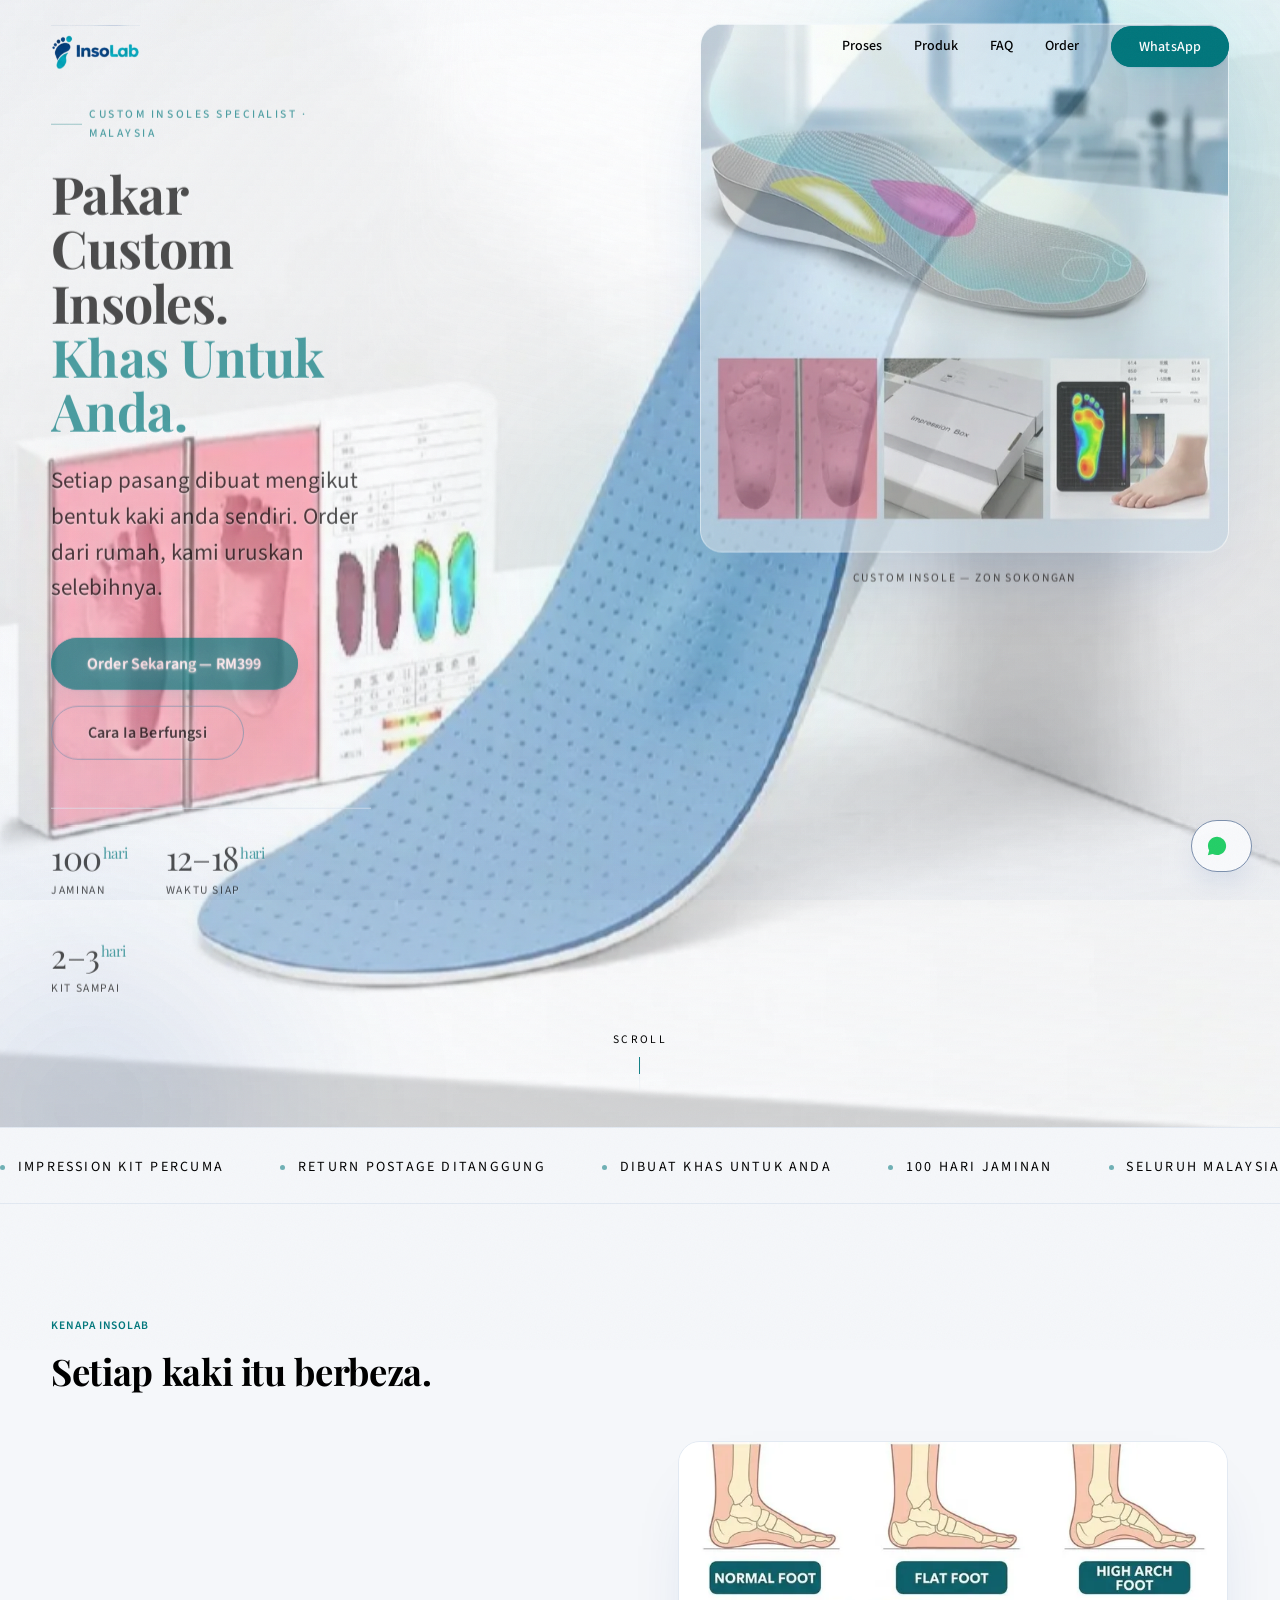
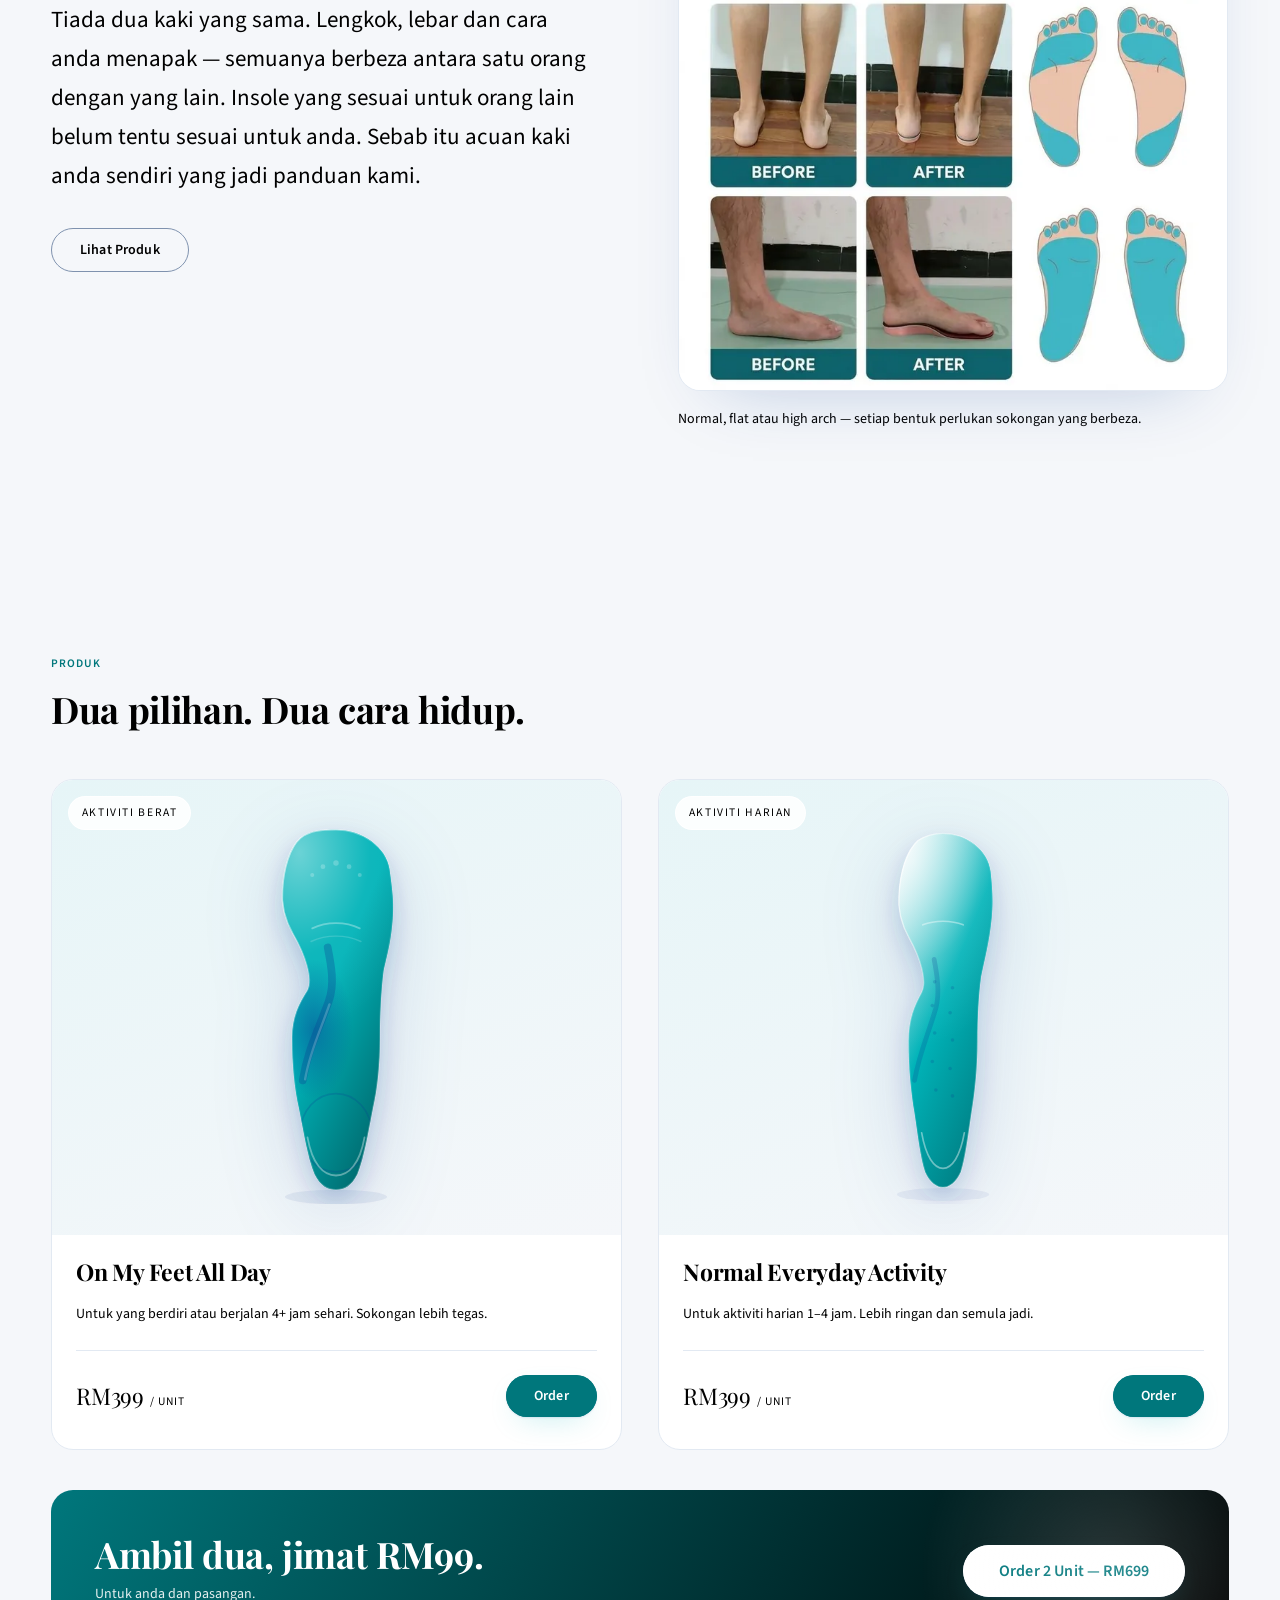
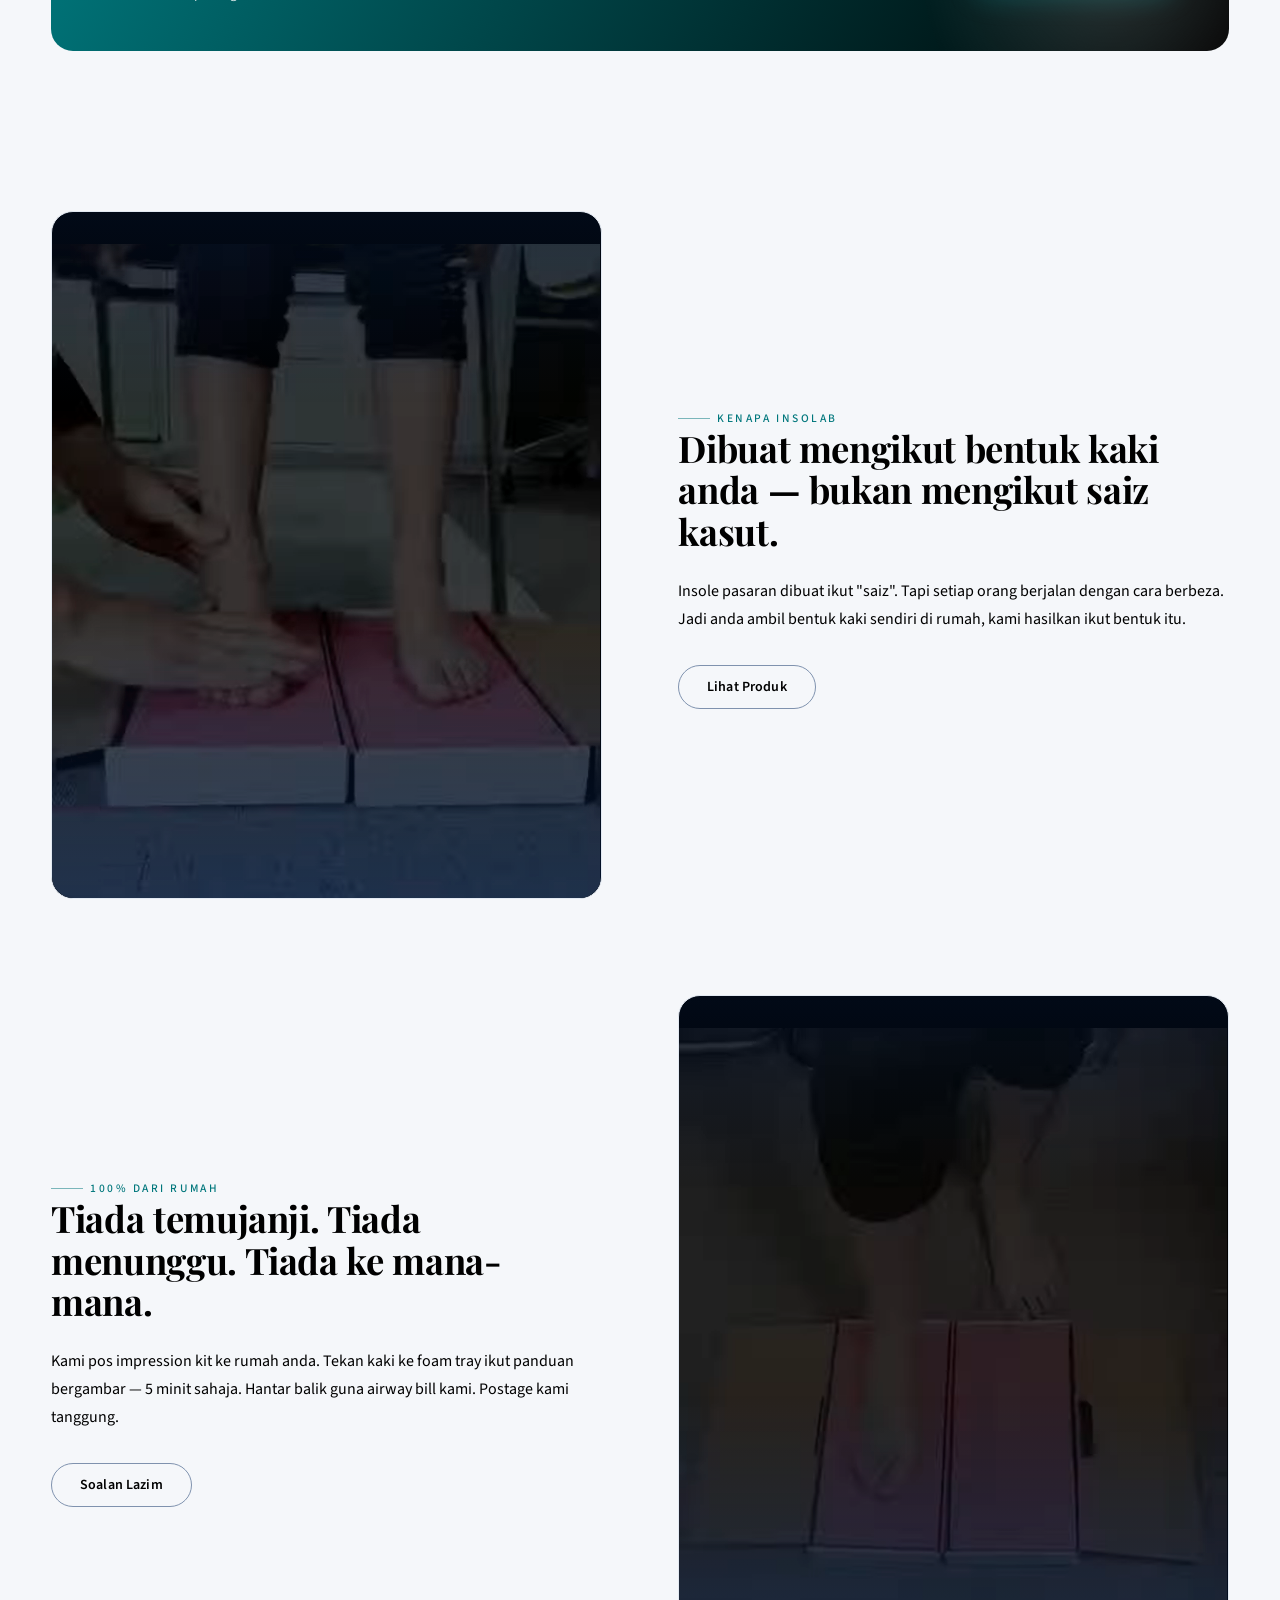
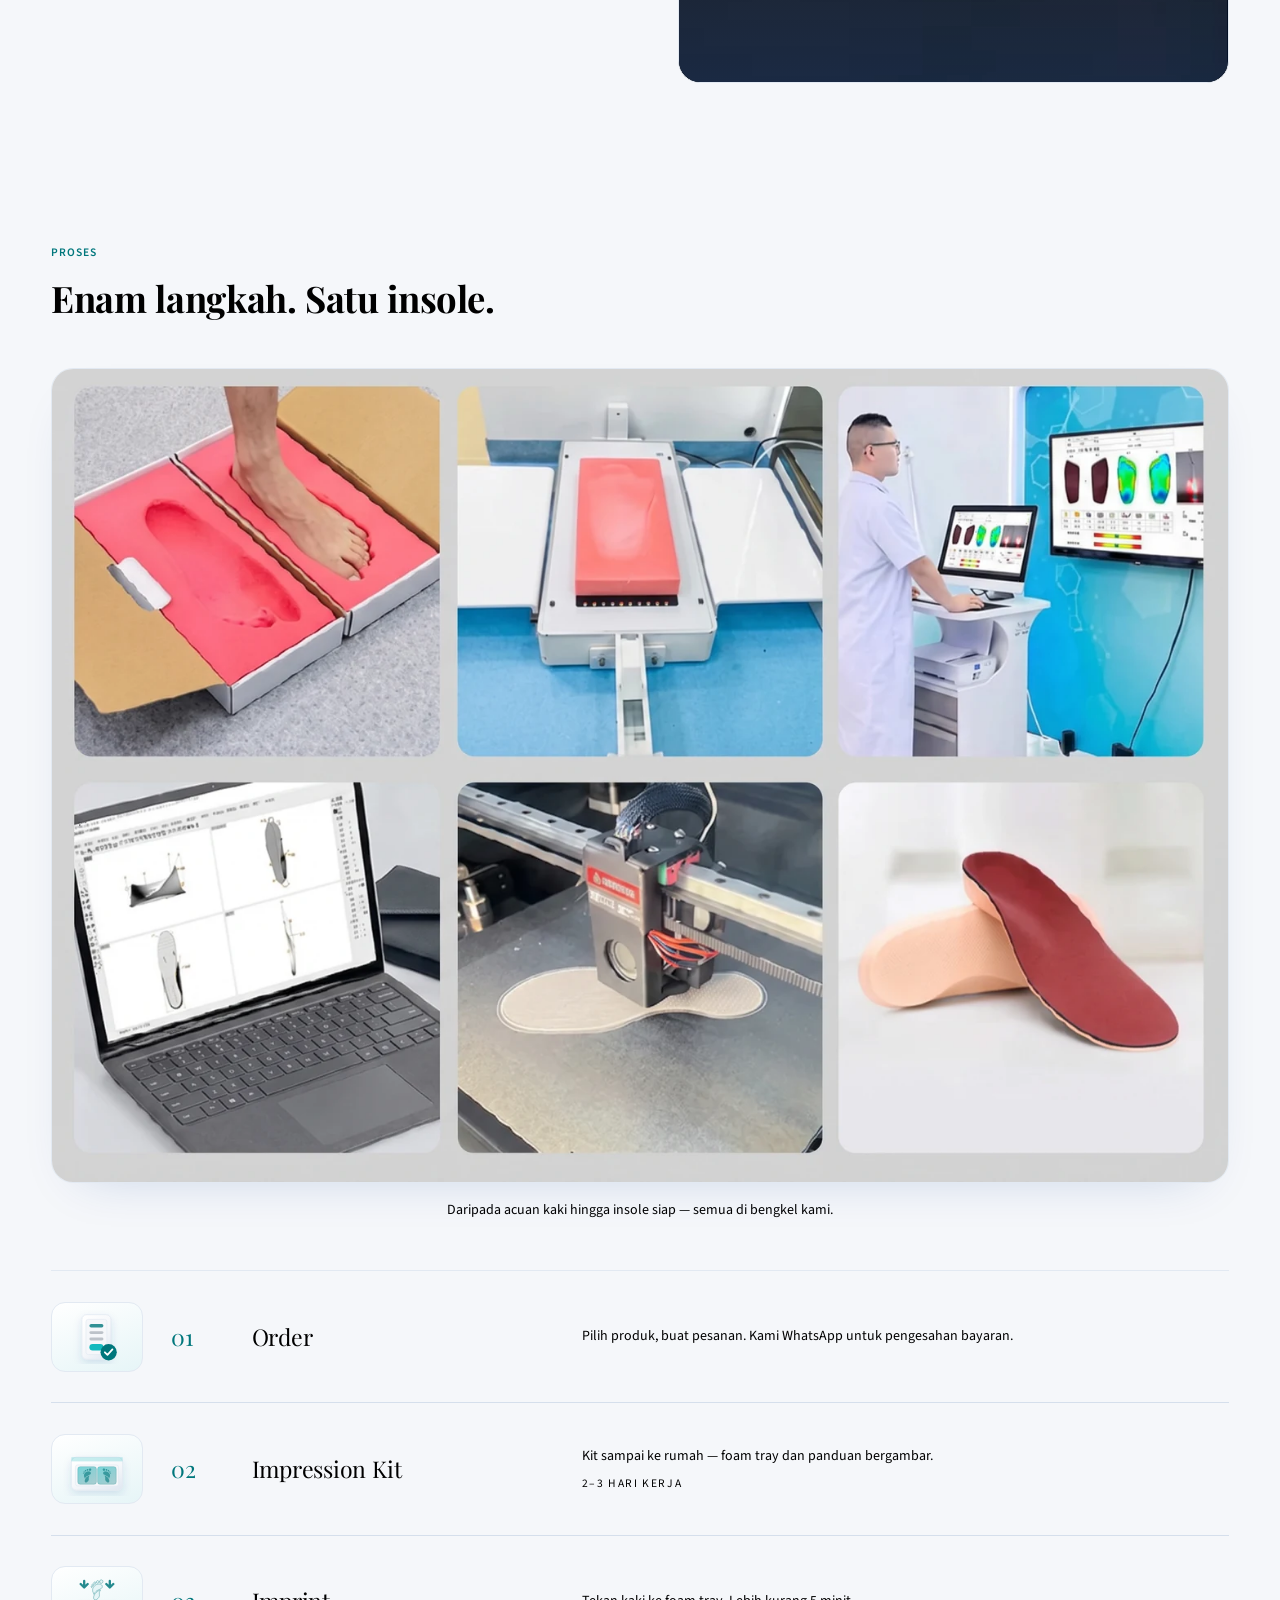
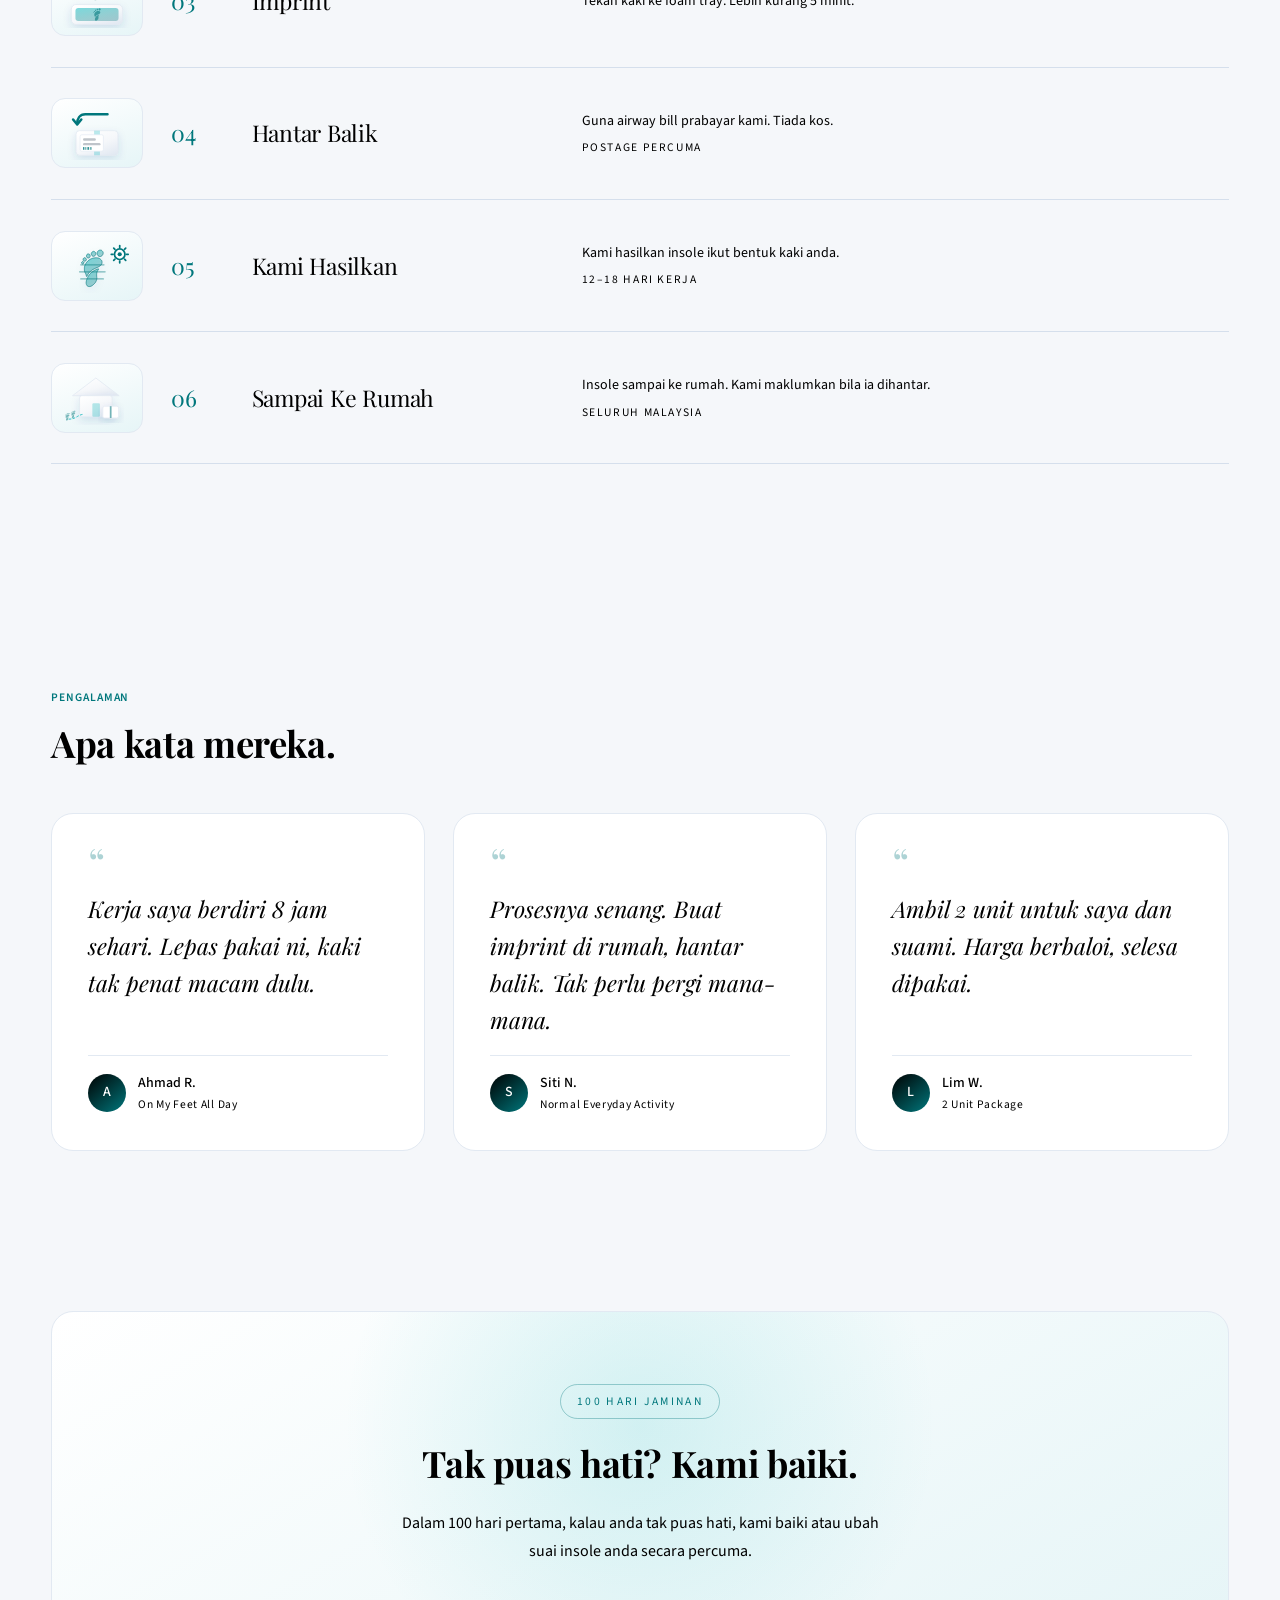
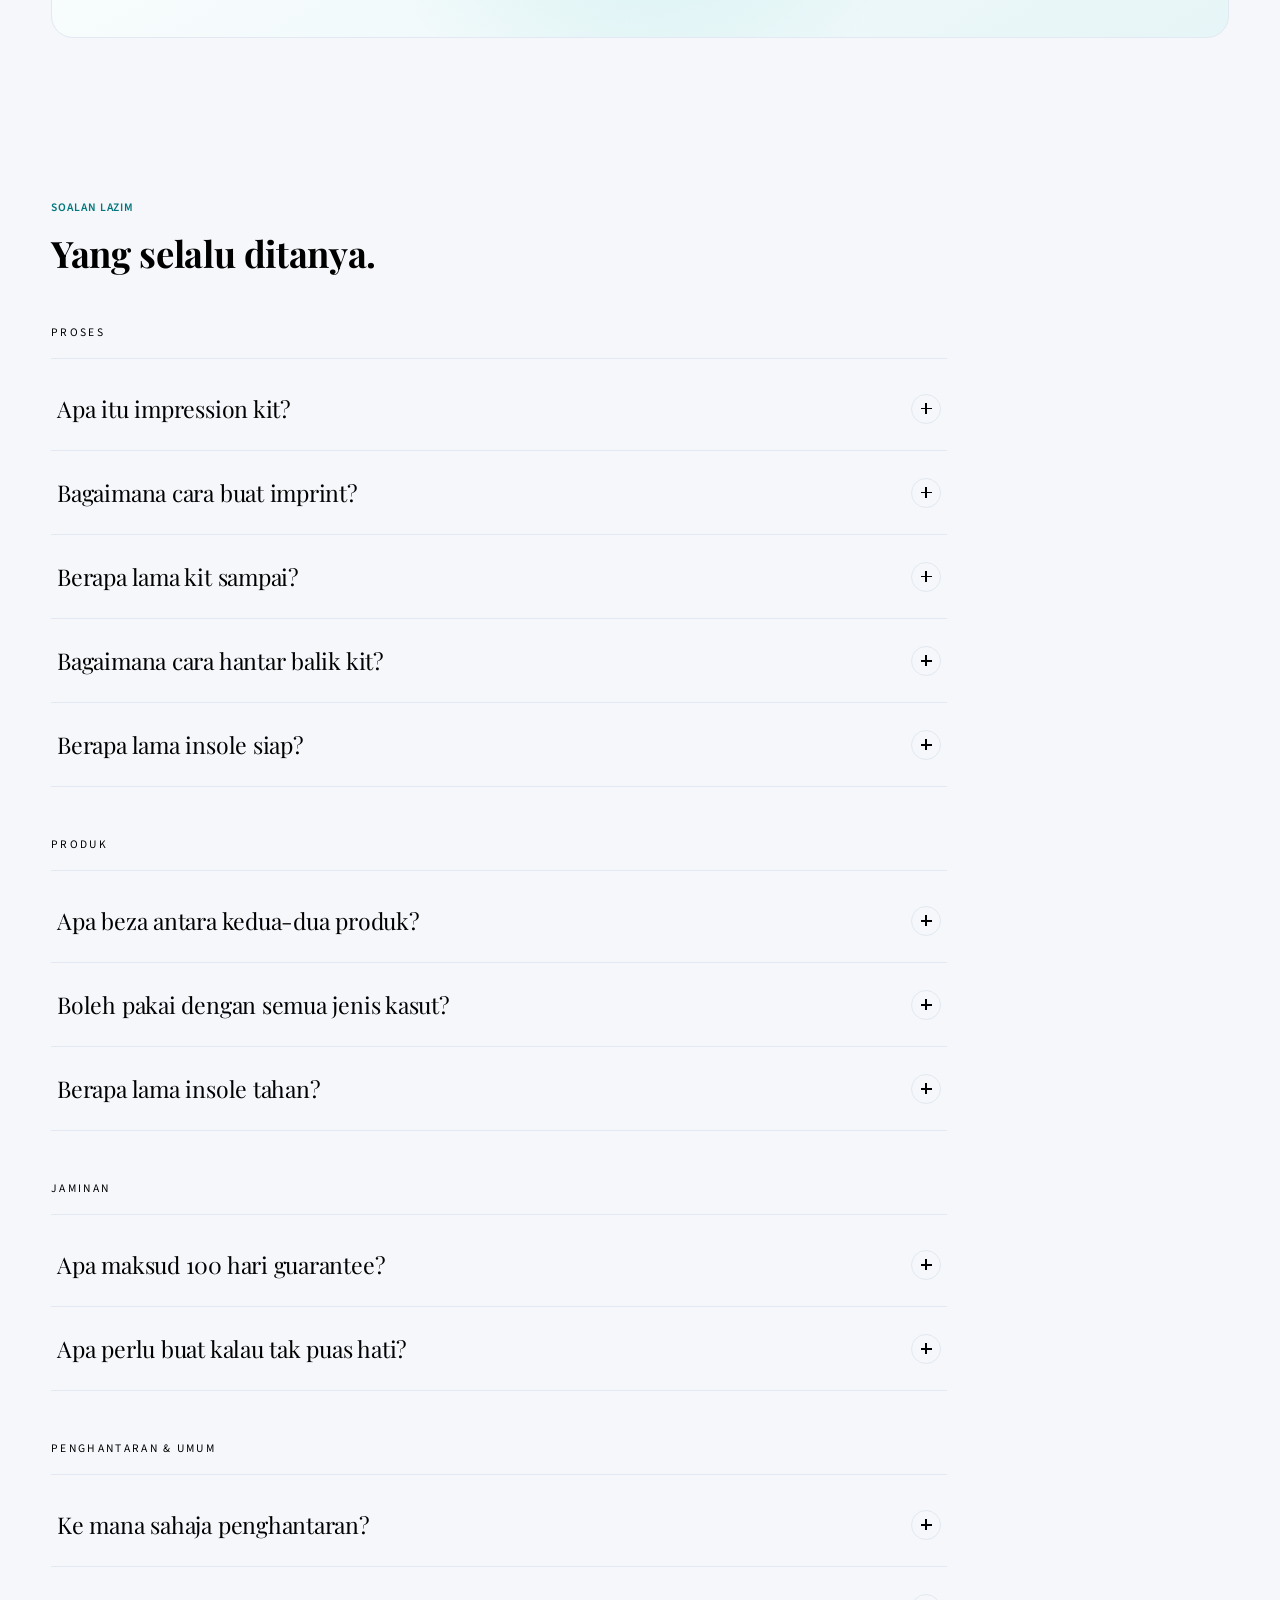
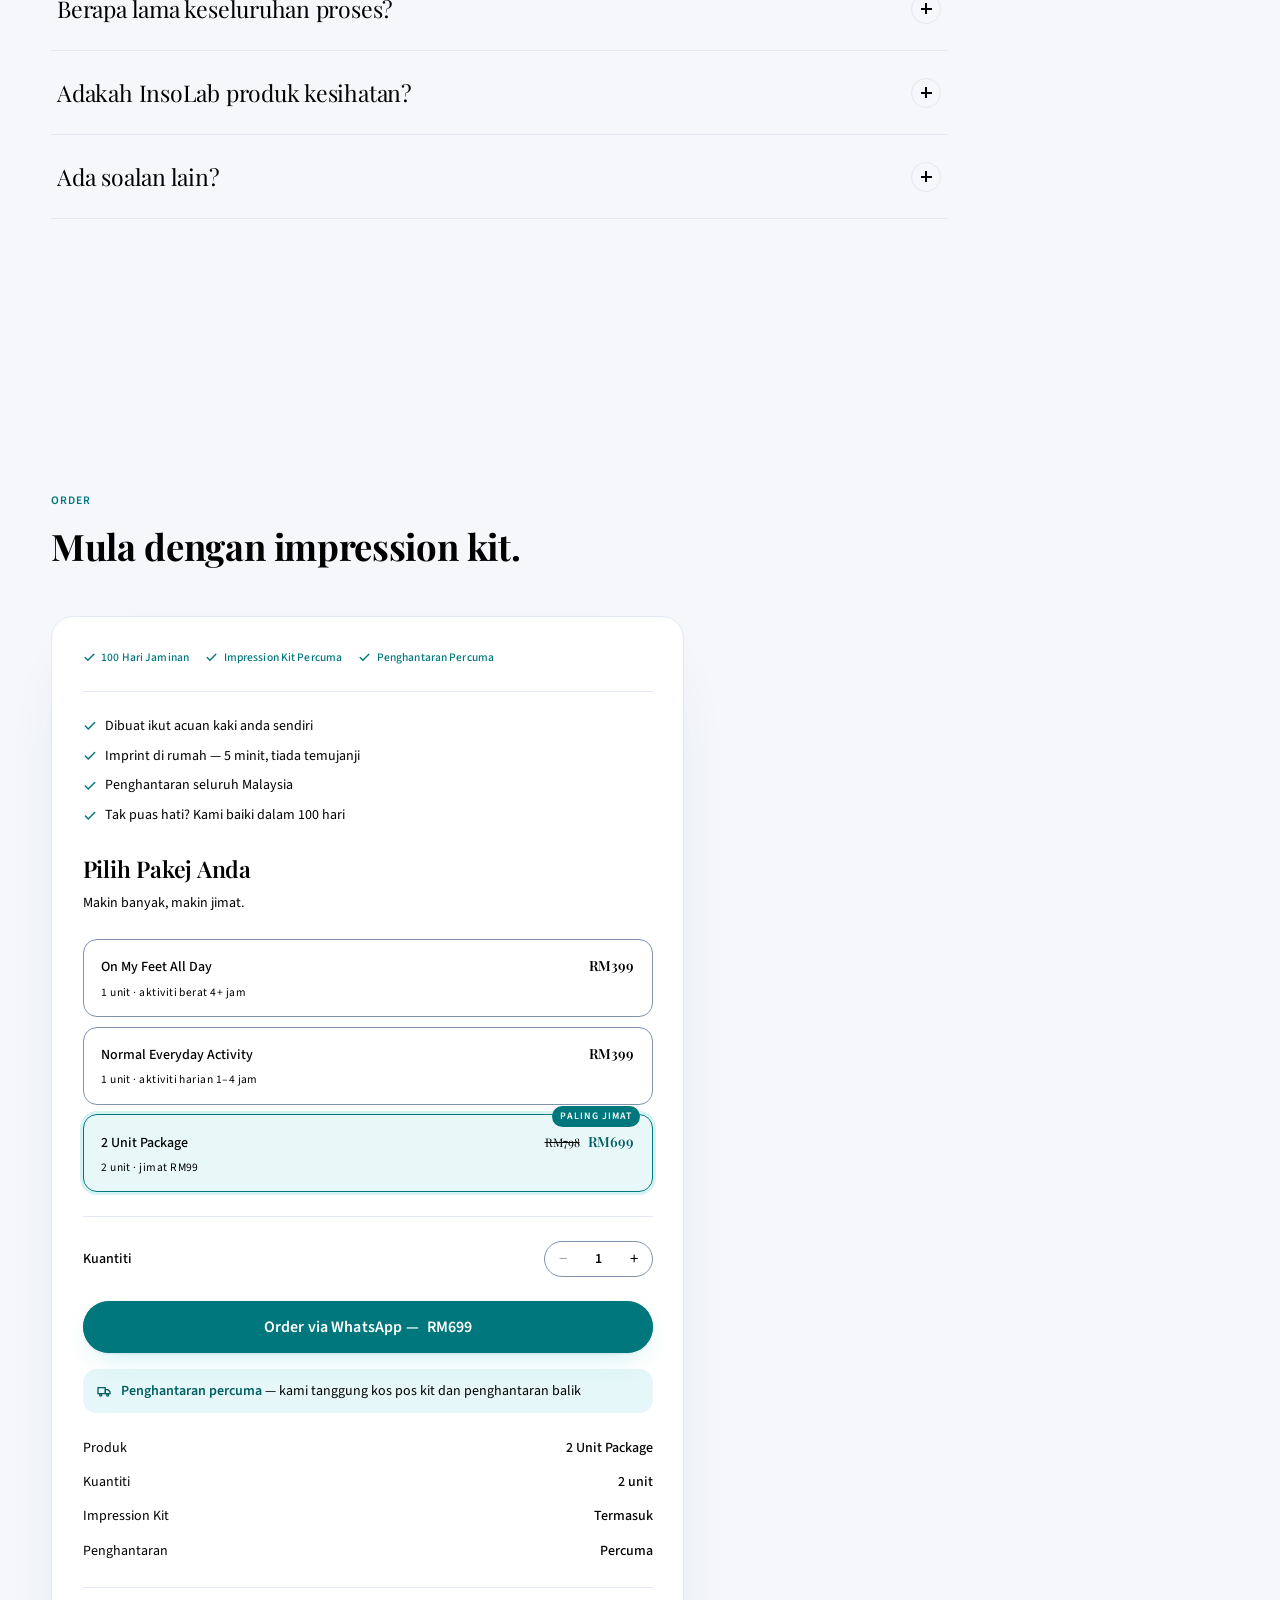
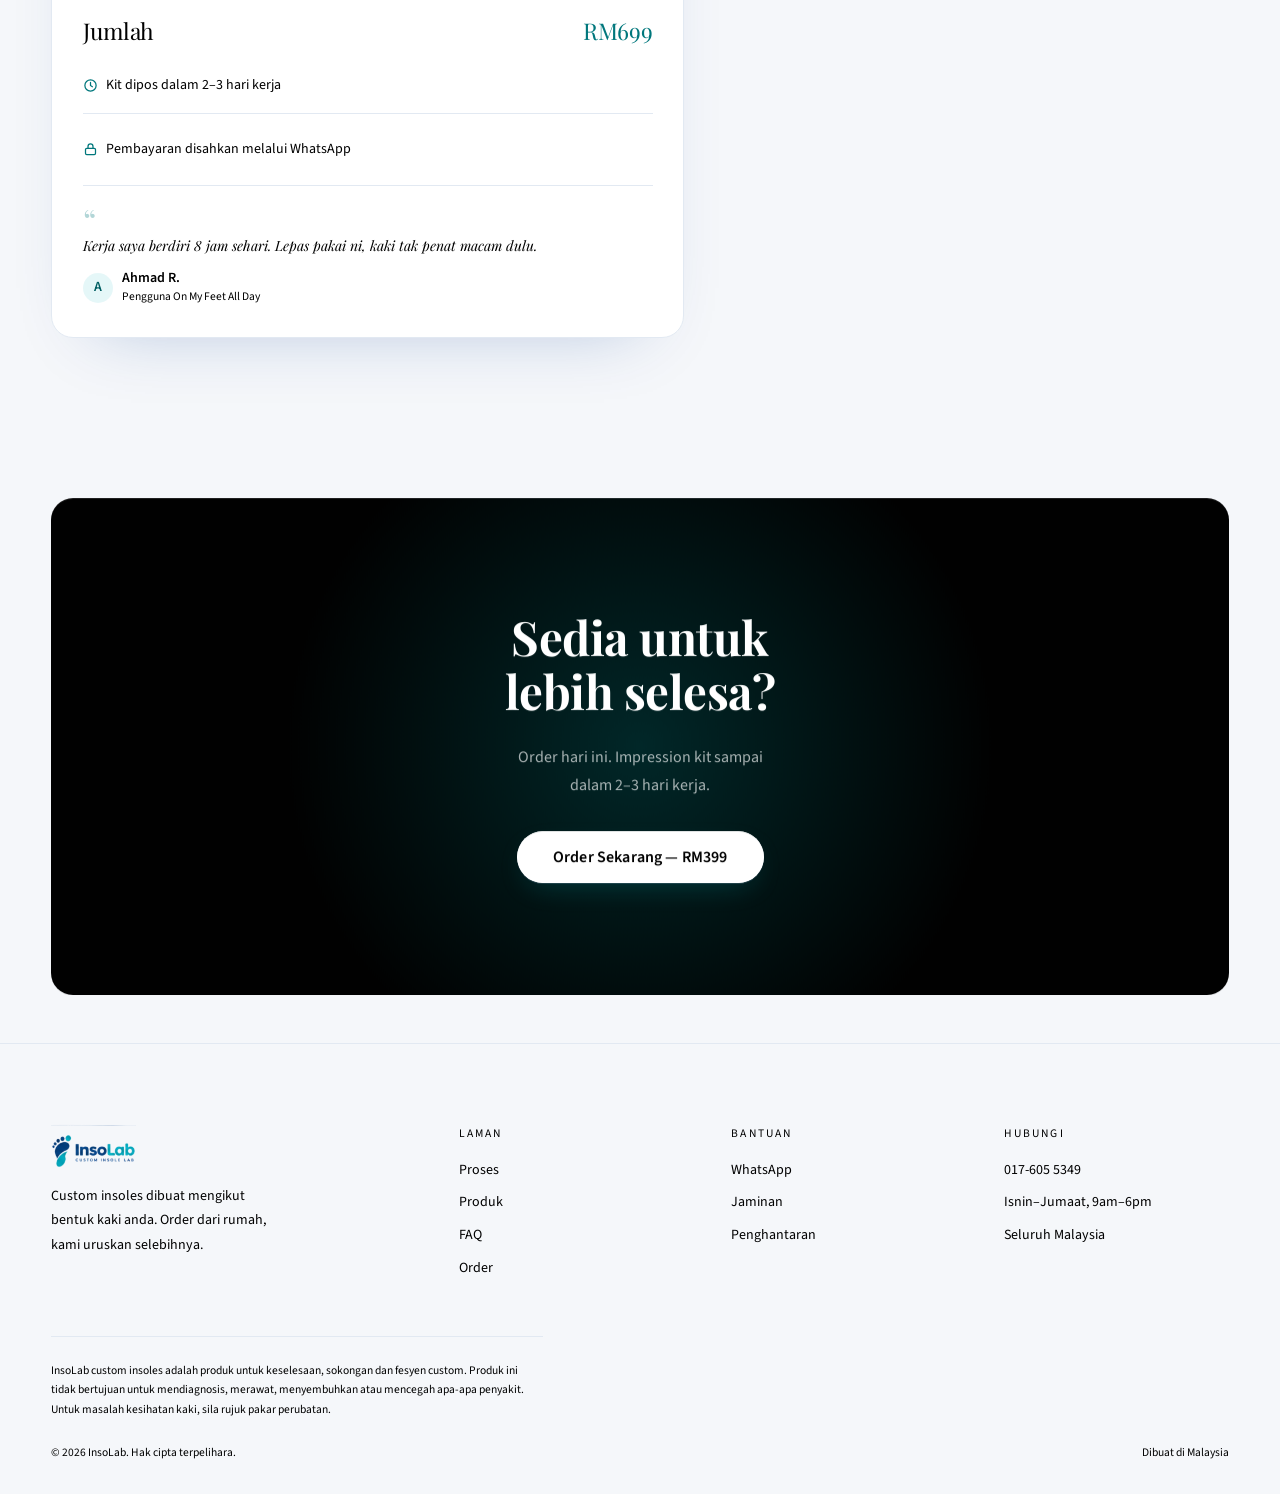
==== commit cbc28d7a: "Fix mobile menu links: pointer-events, scroll fallback, close-before-scroll CSS: - pointer-events:au" ====
--- a/index.html
+++ b/index.html
@@ -11,7 +11,7 @@
   <link rel="preconnect" href="https://maryamstore6.github.io">
   <link href="https://fonts.googleapis.com/css2?family=Playfair+Display:ital,wght@0,400;0,600;0,700;1,400&family=Source+Sans+3:wght@400;500;600&display=swap" rel="stylesheet" media="print" onload="this.media='all'">
   <noscript><link href="https://fonts.googleapis.com/css2?family=Playfair+Display:ital,wght@0,400;0,600;0,700;1,400&family=Source+Sans+3:wght@400;500;600&display=swap" rel="stylesheet"></noscript>
-  <link rel="stylesheet" href="css/style.min.css?v=45">
+  <link rel="stylesheet" href="css/style.min.css?v=46">
   <link rel="icon" href="assets/favicon.svg" type="image/svg+xml">
   <script defer src="lib/lenis.min.js"></script>
   <script defer src="lib/gsap.min.js"></script>
--- a/css/style.min.css
+++ b/css/style.min.css
@@ -2,4 +2,4 @@
     ),linear-gradient(90deg,rgba(245,247,250,0.72) 0%,rgba(245,247,250,0.30) 50%,rgba(245,247,250,0.12) 100%
     )}@media (prefers-reduced-motion:reduce){.hero-bg-img{transform:scale(1.15)}.marquee-track{animation:none}.grain{animation:none}.scroll-hint-line::after{animation:none}*{scroll-behavior:auto !important}}@media (max-width:760px){.hero-bg-img{object-position:center 30%}.hero-bg-overlay{background:linear-gradient(180deg,rgba(245,247,250,0.72) 0%,rgba(245,247,250,0.45) 40%,rgba(245,247,250,0.60) 70%,rgba(245,247,250,0.88) 100%
       ),linear-gradient(90deg,rgba(245,247,250,0.82) 0%,rgba(245,247,250,0.45) 50%,rgba(245,247,250,0.25) 100%
-      )}.hero{min-height:auto;padding-block:clamp(4.5rem,10vh,6rem) clamp(1.5rem,4vh,2.5rem)}.hero-inner{grid-template-columns:1fr;gap:var(--s-3)}.hero-visual{order:-1;margin-top:0;margin-bottom:var(--s-3)}.hero-copy{order:2;text-align:left;max-width:100%}.hero-title{font-size:clamp(2rem,9vw,2.9rem)}.hero-sub{font-size:1rem;margin-top:var(--s-2)}.hero-actions{margin-top:var(--s-3);gap:0.6rem}.hero-actions .btn{flex:1 1 auto;justify-content:center}.hero-meta{margin-top:var(--s-3);padding-top:var(--s-3);gap:1.25rem}.hero-meta-num{font-size:1.5rem}.scroll-hint{display:none}}.hero-bloom{position:absolute;border-radius:50%;filter:blur(80px);pointer-events:none;z-index:0}.hero-bloom--1{width:55vw;height:55vw;max-width:780px;max-height:780px;top:-18%;right:-12%;background:radial-gradient(circle,rgba(0,179,184,0.26),transparent 68%)}.hero-bloom--2{width:42vw;height:42vw;max-width:600px;max-height:600px;bottom:-22%;left:-14%;background:radial-gradient(circle,rgba(11,61,145,0.16),transparent 70%)}.hero-bloom--3{width:34vw;height:34vw;max-width:480px;max-height:480px;top:32%;left:38%;background:radial-gradient(circle,rgba(0,179,184,0.14),transparent 72%)}.hero-shaft{position:absolute;top:-30%;left:50%;width:42vw;height:150vh;transform:translateX(-50%) rotate(14deg);background:linear-gradient(180deg,rgba(255,255,255,0.9),transparent 62%);filter:blur(28px);opacity:0.55;pointer-events:none;z-index:0}.hero-inner{position:relative;z-index:3;display:grid;grid-template-columns:minmax(0,1.05fr) minmax(0,0.95fr);gap:clamp(2rem,5vw,5rem);align-items:center;width:100%}.hero-copy{position:relative;z-index:3;max-width:40ch;text-shadow:0 1px 2px rgba(245,247,250,0.8),0 0 20px rgba(245,247,250,0.6)}.hero-title{font-size:var(--t-hero);font-weight:700;line-height:1.05;letter-spacing:-0.01em;margin-block:var(--s-3) 0}.hero-title em{font-style:normal;color:var(--accent)}.line-mask{display:block;overflow:hidden;padding-bottom:0.14em;margin-bottom:-0.14em}.line-inner{display:block;transform:translateY(115%);will-change:transform}.hero-sub{font-size:var(--t-md);color:var(--ink-soft);max-width:46ch;margin-top:var(--s-3);line-height:1.55}.hero-actions{display:flex;flex-wrap:wrap;gap:var(--s-2);margin-top:var(--s-4)}.hero-meta{display:flex;flex-wrap:wrap;gap:clamp(1.25rem,3vw,2.75rem);margin-top:var(--s-5);padding-top:var(--s-4);border-top:1px solid var(--line)}.hero-meta-item{min-width:0}.hero-meta-num{font-family:var(--font-display);font-size:clamp(1.5rem,2.6vw,2.2rem);line-height:1;letter-spacing:-0.02em}.hero-meta-num sup{font-size:0.45em;color:var(--accent);margin-left:0.12em}.hero-meta-label{font-size:var(--t-micro);letter-spacing:0.14em;text-transform:uppercase;color:var(--ink-muted);margin-top:0.45rem}.hero-visual{position:relative;z-index:3;align-self:start;width:100%}.hero-visual picture{display:block;overflow:hidden;border-radius:var(--radius-lg);background:linear-gradient(160deg,#E8F1FA 0%,#D8E8F4 45%,#EAF3F8 100%);box-shadow:0 40px 90px -40px rgba(11,61,145,0.35),0 2px 0 rgba(255,255,255,0.6) inset;border:1px solid rgba(255,255,255,0.7)}.hero-visual-img{display:block;width:100%;height:auto;aspect-ratio:1 / 1;object-fit:contain}.hero-visual-caption{margin:var(--s-2) 0 0;font-size:var(--t-micro);letter-spacing:0.16em;text-transform:uppercase;color:var(--ink-muted);text-align:center}.scroll-hint{position:absolute;left:50%;bottom:1.75rem;transform:translateX(-50%);z-index:4;display:flex;flex-direction:column;align-items:center;gap:0.5rem;font-size:var(--t-micro);letter-spacing:0.2em;text-transform:uppercase;color:var(--ink-muted)}.scroll-hint-line{width:1px;height:42px;background:linear-gradient(180deg,var(--line),transparent);position:relative;overflow:hidden}.scroll-hint-line::after{content:"";position:absolute;top:0;left:0;width:100%;height:40%;background:var(--accent);animation:scrollDot 2.2s var(--ease-in-out) infinite}@keyframes scrollDot{0%{transform:translateY(-100%)}100%{transform:translateY(260%)}}.marquee{overflow:hidden;padding-block:var(--s-3);border-block:1px solid var(--line);background:var(--surface-alt);white-space:nowrap}.marquee-track{display:inline-flex;gap:3.5rem;will-change:transform;animation:marquee 32s linear infinite;transform:translateZ(0);backface-visibility:hidden}.marquee-item{font-size:var(--t-small);letter-spacing:0.16em;text-transform:uppercase;color:var(--ink-muted);display:inline-flex;align-items:center;gap:0.8rem}.marquee-item::before{content:"";width:5px;height:5px;border-radius:50%;background:var(--accent);opacity:0.55}@keyframes marquee{from{transform:translateX(0)}to{transform:translateX(-50%)}}.lead{font-size:var(--t-md);line-height:1.7;color:var(--ink-soft);margin-bottom:var(--s-4)}.statement-figure{margin:0}.statement-img{display:block;width:100%;height:auto;aspect-ratio:1 / 1;border-radius:var(--radius-lg);border:1px solid var(--line);background:var(--surface);box-shadow:0 30px 70px -40px rgba(11,61,145,0.28)}.statement-figure figcaption{margin-top:var(--s-2);font-size:var(--t-small);color:var(--ink-muted);line-height:1.6}.split{display:grid;grid-template-columns:minmax(0,1fr) minmax(0,1fr);gap:clamp(2rem,6vw,6rem);align-items:center}.split--flip .split-visual{order:2}.split-visual{position:relative;aspect-ratio:3 / 4;border-radius:var(--radius-lg);overflow:hidden;background:linear-gradient(150deg,var(--paper-warm),var(--surface-alt));border:1px solid var(--line);transform:translateZ(0);backface-visibility:hidden}.split-visual--video{aspect-ratio:4 / 5;background:var(--navy)}.split-visual-film{position:absolute;inset:0;width:100%;height:100%;object-fit:cover;display:block}.split-visual--video::after{content:"";position:absolute;inset:0;pointer-events:none;background:linear-gradient(180deg,rgba(11,61,145,0.16) 0%,transparent 28%),linear-gradient(0deg,rgba(11,61,145,0.30) 0%,transparent 42%)}@media (prefers-reduced-motion:reduce){.split-visual-film{opacity:1}}.split-copy h2{font-size:var(--t-lg);margin-bottom:var(--s-3)}.split-copy p{color:var(--ink-soft);margin-bottom:var(--s-2)}.split-copy p:last-of-type{margin-bottom:var(--s-4)}.process-figure{margin:0 0 var(--s-5)}.process-figure-img{display:block;width:100%;max-width:100%;height:auto;aspect-ratio:2496 / 1728;border-radius:var(--radius-lg);border:1px solid var(--line);background:var(--surface);box-shadow:0 20px 50px -30px rgba(11,61,145,0.22)}.process-figure figcaption{margin-top:var(--s-2);font-size:var(--t-small);color:var(--ink-muted);text-align:center}.process-list{border-top:1px solid var(--line)}.process-row{display:grid;grid-template-columns:92px 3.25rem minmax(0,0.7fr) minmax(0,1.5fr);gap:clamp(0.85rem,2.2vw,2rem);align-items:center;padding-block:clamp(1.4rem,3.4vh,2.35rem);border-bottom:1px solid #D5DFEC;position:relative;overflow:hidden;transition:padding-inline 0.5s var(--ease-out-expo)}.process-row::before{content:"";position:absolute;inset:0;background:linear-gradient(90deg,var(--sand-soft),transparent 70%);transform:scaleX(0);transform-origin:left;transition:transform 0.6s var(--ease-out-expo);z-index:-1}.process-row:hover{padding-inline:clamp(0.5rem,2vw,1.75rem)}.process-row:hover::before{transform:scaleX(1)}.process-visual{width:92px;height:70px;display:flex;align-items:center;justify-content:center;background:linear-gradient(160deg,#FFFFFF,var(--light-blue));border:1px solid var(--line);border-radius:var(--radius);padding:7px}.process-visual img{width:100%;height:100%;object-fit:contain;display:block}.process-num{font-family:var(--font-display);font-size:var(--t-md);color:var(--accent);font-variant-numeric:tabular-nums}.process-name{font-family:var(--font-display);font-size:var(--t-md);letter-spacing:-0.01em}.process-desc{color:var(--ink-soft);font-size:var(--t-small)}.process-time{font-size:var(--t-micro);letter-spacing:0.14em;text-transform:uppercase;color:var(--ink-muted);margin-top:0.35rem}.product-grid{display:grid;grid-template-columns:repeat(auto-fit,minmax(min(100%,320px),1fr));gap:clamp(1.25rem,3vw,2.25rem)}.product-card{background:var(--surface);border:1px solid var(--line);border-radius:var(--radius-lg);overflow:hidden;display:flex;flex-direction:column;position:relative;transition:transform 0.7s var(--ease-out-expo),box-shadow 0.7s var(--ease-out-expo),border-color 0.5s;will-change:transform;transform:translateZ(0);backface-visibility:hidden}.product-card:hover{transform:translateY(-6px);box-shadow:0 34px 70px -34px rgba(11,61,145,0.26);border-color:rgba(0,119,124,0.35)}.product-media{position:relative;aspect-ratio:5 / 4;background:linear-gradient(160deg,var(--paper-warm),var(--surface-alt));overflow:hidden;display:flex;align-items:center;justify-content:center}.product-art{width:52%;max-width:190px;height:auto;filter:drop-shadow(0 20px 40px rgba(11,61,145,0.16));transition:transform 0.7s var(--ease-out-expo)}.product-card:hover .product-art{transform:scale(1.06) rotate(-1.5deg)}.product-card:hover .product-media-inner{transform:scale(1.05) rotate(-1.5deg)}.product-badge{position:absolute;top:var(--s-2);left:var(--s-2);font-size:var(--t-micro);letter-spacing:0.14em;text-transform:uppercase;background:rgba(255,255,255,0.85);backdrop-filter:blur(8px);padding:0.4rem 0.8rem;border-radius:var(--radius-pill);border:1px solid rgba(255,255,255,0.9);color:var(--ink-soft)}.product-body{padding:var(--s-3) var(--s-3) var(--s-4);display:flex;flex-direction:column;flex:1}.product-name{font-size:var(--t-md);margin-bottom:var(--s-2)}.product-desc{font-size:var(--t-small);color:var(--ink-soft);flex:1}.product-foot{display:flex;align-items:center;justify-content:space-between;gap:var(--s-2);margin-top:var(--s-3);padding-top:var(--s-3);border-top:1px solid var(--line)}.product-price{font-family:var(--font-display);font-size:var(--t-md);letter-spacing:-0.01em}.product-price small{font-family:var(--font-body);font-size:var(--t-micro);color:var(--ink-muted);letter-spacing:0.1em;text-transform:uppercase}.bundle-strip{margin-top:clamp(1.5rem,4vw,2.5rem);padding:clamp(1.5rem,4vw,2.75rem);border-radius:var(--radius-lg);background:linear-gradient(120deg,var(--accent) 0%,var(--navy) 100%);color:#fff;display:flex;flex-wrap:wrap;align-items:center;justify-content:space-between;gap:var(--s-3);position:relative;overflow:hidden}.bundle-strip::after{content:"";position:absolute;top:-60%;right:-10%;width:40%;height:220%;background:radial-gradient(circle,rgba(255,255,255,0.16),transparent 65%);pointer-events:none}.bundle-strip h3{font-size:var(--t-lg);color:#fff}.bundle-strip p{color:rgba(255,255,255,0.9);font-size:var(--t-small);margin-top:0.4rem}.bundle-strip .btn--primary{background:#fff;color:var(--teal-deep)}.bundle-strip .btn--primary::before{background:#fff}.bundle-strip .btn--primary:hover{color:var(--ink)}.quote-grid{display:grid;grid-template-columns:repeat(auto-fit,minmax(min(100%,300px),1fr));gap:clamp(1rem,2.5vw,1.75rem)}.quote-card{background:var(--surface);border:1px solid var(--line);border-radius:var(--radius-lg);padding:clamp(1.5rem,3vw,2.25rem);display:flex;flex-direction:column;gap:var(--s-2);transition:transform 0.6s var(--ease-out-expo),box-shadow 0.6s}.quote-card:hover{transform:translateY(-4px);box-shadow:0 28px 60px -30px rgba(11,61,145,0.2)}.quote-mark{font-family:var(--font-display);font-size:2.6rem;line-height:0.6;color:var(--accent);opacity:0.32}.quote-text{font-family:var(--font-display);font-style:italic;font-size:var(--t-md);color:var(--ink-soft);line-height:1.6;flex:1}.quote-who{display:flex;align-items:center;gap:0.75rem;padding-top:var(--s-2);border-top:1px solid var(--line)}.quote-avatar{width:38px;height:38px;border-radius:50%;background:linear-gradient(140deg,var(--navy),var(--teal-deep));color:#fff;display:flex;align-items:center;justify-content:center;font-size:var(--t-small);font-weight:500;flex-shrink:0}.quote-name{font-size:var(--t-small);font-weight:500}.quote-role{font-size:var(--t-micro);color:var(--ink-muted);letter-spacing:0.06em}.guarantee{border-radius:var(--radius-lg);border:1px solid var(--line);background:linear-gradient(150deg,var(--surface) 0%,var(--paper-warm) 100%);padding:clamp(2rem,6vw,4.5rem);position:relative;overflow:hidden;text-align:center}.guarantee::before{content:"";position:absolute;top:-40%;left:50%;transform:translateX(-50%);width:70%;height:150%;background:radial-gradient(circle,rgba(0,179,184,0.14),transparent 62%);pointer-events:none}.guarantee-inner{position:relative;z-index:1;max-width:62ch;margin-inline:auto}.guarantee-pill{display:inline-block;font-size:var(--t-micro);letter-spacing:0.2em;text-transform:uppercase;color:var(--accent);border:1px solid rgba(0,119,124,0.35);border-radius:var(--radius-pill);padding:0.45rem 1rem;margin-bottom:var(--s-3)}.guarantee h2{font-size:var(--t-lg);margin-bottom:var(--s-3)}.guarantee p{color:var(--ink-soft)}.faq-wrap{max-width:56rem}.faq-group{margin-bottom:var(--s-5)}.faq-group-title{font-size:var(--t-micro);letter-spacing:0.2em;text-transform:uppercase;color:var(--ink-muted);padding-bottom:var(--s-2);border-bottom:1px solid var(--line);margin-bottom:var(--s-1)}.faq-item{border-bottom:1px solid var(--line)}.faq-q{width:100%;display:flex;align-items:center;justify-content:space-between;gap:var(--s-3);padding-block:clamp(1rem,2.5vh,1.5rem);text-align:left;font-size:var(--t-md);font-family:var(--font-display);letter-spacing:-0.01em;transition:color 0.3s}.faq-q:hover{color:var(--accent)}.faq-icon{width:30px;height:30px;flex-shrink:0;border-radius:50%;border:1px solid var(--line);display:flex;align-items:center;justify-content:center;position:relative;transition:background 0.4s,border-color 0.4s,transform 0.5s var(--ease-out-expo)}.faq-icon::before,.faq-icon::after{content:"";position:absolute;background:var(--ink-soft);transition:transform 0.45s var(--ease-out-expo),background 0.4s}.faq-icon::before{width:11px;height:1.5px}.faq-icon::after{width:1.5px;height:11px}.faq-item.is-open .faq-icon{background:var(--accent);border-color:var(--accent);transform:rotate(90deg)}.faq-item.is-open .faq-icon::before,.faq-item.is-open .faq-icon::after{background:#fff}.faq-item.is-open .faq-icon::after{transform:scaleY(0)}.faq-a{overflow:hidden;height:0;transition:height 0.5s var(--ease-out-expo)}.faq-a-inner{padding-bottom:var(--s-3);color:var(--ink-soft);font-size:var(--t-body);max-width:68ch}.faq-a-inner ul{list-style:disc;padding-left:1.25rem;margin-block:0.5rem}.faq-a-inner li{margin-bottom:0.35rem}.faq-a-inner a{color:var(--accent);text-decoration:underline;text-underline-offset:3px}.cta-final{text-align:center;padding:clamp(3rem,9vw,7rem) clamp(1.5rem,5vw,4rem);border-radius:var(--radius-lg);background:linear-gradient(140deg,var(--navy) 0%,var(--navy-deep) 100%);color:#fff;position:relative;overflow:hidden}.cta-final::before{content:"";position:absolute;top:-50%;left:20%;width:60%;height:200%;background:radial-gradient(circle,rgba(0,179,184,0.22),transparent 60%);pointer-events:none}.cta-final-inner{position:relative;z-index:1;max-width:34ch;margin-inline:auto}.cta-final h2{font-size:var(--t-xl);margin-bottom:var(--s-3)}.cta-final p{color:rgba(255,255,255,0.66);margin-bottom:var(--s-4)}.cta-final .btn--primary{background:#fff;color:var(--navy)}.cta-final .btn--primary::before{background:#fff}.ftr{border-top:1px solid var(--line);padding-block:clamp(3rem,7vw,5rem) var(--s-4);background:var(--surface-alt)}.ftr-grid{display:grid;grid-template-columns:minmax(0,1.6fr) repeat(3,minmax(0,1fr));gap:clamp(1.5rem,4vw,3rem)}.ftr-brand{font-family:var(--font-display);font-size:1.5rem;letter-spacing:-0.02em}.ftr-brand span{color:var(--accent)}.ftr-desc{font-size:var(--t-small);color:var(--ink-soft);margin-top:var(--s-2);max-width:34ch}.ftr-col-title{font-size:var(--t-micro);letter-spacing:0.18em;text-transform:uppercase;color:var(--ink-muted);margin-bottom:var(--s-2)}.ftr-links{display:flex;flex-direction:column;gap:0.6rem}.ftr-links a{font-size:var(--t-small);color:var(--ink-soft);transition:color 0.4s,transform 0.5s var(--ease-out-expo);display:inline-block}.ftr-links a:hover{color:var(--accent);transform:translateX(4px)}.ftr-legal{margin-top:clamp(2rem,5vw,3.5rem);padding-top:var(--s-3);border-top:1px solid var(--line);font-size:var(--t-micro);color:var(--ink-muted);line-height:1.7;max-width:82ch}.ftr-bottom{display:flex;flex-wrap:wrap;gap:var(--s-2);justify-content:space-between;margin-top:var(--s-3);font-size:var(--t-micro);color:var(--ink-muted)}.wa-float{position:fixed;right:clamp(1rem,3vw,1.75rem);bottom:clamp(1rem,3vw,1.75rem);z-index:9500;display:flex;align-items:center;gap:0.6rem;padding:0.85rem;border-radius:var(--radius-pill);background:var(--surface);border:1px solid var(--line-strong);box-shadow:0 12px 34px -14px rgba(11,61,145,0.3);font-size:var(--t-small);font-weight:500;transition:transform 0.45s var(--ease-out-expo),box-shadow 0.45s;will-change:transform}.wa-float:hover{transform:translateY(-3px) scale(1.02);box-shadow:0 18px 44px -16px rgba(11,61,145,0.36)}.wa-float svg{width:22px;height:22px;fill:#25D366;flex-shrink:0}.wa-float-label{white-space:nowrap;max-width:0;overflow:hidden;opacity:0;transition:max-width 0.45s var(--ease-out-expo),opacity 0.3s,margin 0.45s}.wa-float:hover .wa-float-label,.wa-float:focus-visible .wa-float-label{max-width:12rem;opacity:1;margin-left:0.15rem}.progress{position:fixed;top:0;left:0;height:2px;width:0%;background:linear-gradient(90deg,var(--accent),var(--accent-bright));z-index:9600;will-change:width}[data-reveal]{opacity:1;transform:none}.js-reveal [data-reveal]{opacity:0;transform:translateY(28px)}.no-motion [data-reveal]{opacity:1 !important;transform:none !important}@media (max-width:1024px){.hero-inner{grid-template-columns:1fr;gap:var(--s-5)}.hero-copy{max-width:100%}.split{grid-template-columns:1fr;gap:var(--s-4)}.split--flip .split-visual{order:0}.split-visual{aspect-ratio:16 / 10}.split-visual--video{aspect-ratio:4 / 5}.ftr-grid{grid-template-columns:repeat(2,minmax(0,1fr))}}@media (max-width:760px){.nav{display:none;pointer-events:none}.nav-toggle{display:flex;pointer-events:auto}.nav.is-open{display:flex;flex-direction:column;align-items:stretch;position:fixed;top:0;right:0;bottom:0;left:0;width:100%;height:100dvh;box-sizing:border-box;transform:none;z-index:9999;background:rgba(245,247,250,0.985);backdrop-filter:blur(18px);pointer-events:auto;padding:5rem var(--gutter) 2.5rem;overflow-y:auto;overscroll-behavior:contain}body.nav-open .wa-float{display:none}.nav-close{display:flex;position:absolute;top:clamp(0.75rem,3vw,1.1rem);right:clamp(0.75rem,3vw,1.1rem);width:46px;height:46px;align-items:center;justify-content:center;border-radius:var(--radius-pill);border:1px solid var(--line-strong);background:var(--surface);box-shadow:0 6px 18px -10px rgba(11,61,145,0.35);cursor:pointer}.nav-close svg{width:20px;height:20px;stroke:var(--ink);stroke-width:1.9;fill:none}.nav-brand{display:block;margin-bottom:2rem;line-height:0;width:100%;text-align:left}.nav-brand img{height:46px;width:auto}.nav.is-open > a{font-size:1.5rem;font-family:var(--font-display);font-weight:500;color:var(--ink);padding:1.05rem 0;border-bottom:1px solid var(--line);line-height:1.3;display:block;text-align:left;width:100%}.nav.is-open > a:last-of-type{border-bottom:0}.nav.is-open > a.btn{margin-top:auto;margin-bottom:0;padding:1rem 1.6rem;border:0;border-radius:var(--radius-pill);font-size:1.05rem;color:#fff;text-align:center;justify-content:center;align-self:stretch;width:100%;box-shadow:0 14px 30px -14px var(--accent-glow)}.nav.is-open > a.btn:hover{color:#fff}.process-row{grid-template-columns:56px 2.5rem minmax(0,1fr);align-items:start;row-gap:0.5rem}.process-visual{grid-column:1;grid-row:1;width:56px;height:48px;padding:5px}.process-num{grid-column:2;grid-row:1}.process-name{grid-column:3;grid-row:1}.process-body{grid-column:3;grid-row:2}.ftr-grid{grid-template-columns:1fr}.hero-meta{gap:var(--s-3)}.wa-float-label{display:none}.wa-float{padding:0.85rem}.scroll-hint{display:none}}@media (prefers-reduced-motion:reduce){*,*::before,*::after{animation-duration:0.001ms !important;animation-iteration-count:1 !important;transition-duration:0.001ms !important}[data-reveal]{opacity:1 !important;transform:none !important}.line-inner{transform:none !important}.grain{display:none}.marquee-track{animation:none}}.form-row{display:flex;flex-direction:column;gap:0.5rem;margin-bottom:var(--s-3)}.form-row-2{display:grid;grid-template-columns:1fr 1fr;gap:var(--s-3)}.form-row-2 .form-row{margin-bottom:0}.form-label{font-size:var(--t-micro);letter-spacing:0.14em;text-transform:uppercase;color:var(--ink-muted);font-weight:500}.form-label span{color:var(--clay)}.form-input{width:100%;padding:0.9rem 1.1rem;border:1px solid var(--line-strong);border-radius:var(--radius);background:var(--surface);color:var(--ink);font-family:var(--font-body);font-size:var(--t-small);transition:border-color 0.35s,box-shadow 0.35s,background 0.35s;-webkit-appearance:none;appearance:none}.form-input::placeholder{color:#6B7686}.form-input:focus{outline:none;border-color:var(--accent);box-shadow:0 0 0 4px rgba(0,179,184,0.20)}select.form-input{background-image:url("data:image/svg+xml,%3Csvg xmlns='http://www.w3.org/2000/svg' width='12' height='8' viewBox='0 0 12 8'%3E%3Cpath d='M1 1l5 5 5-5' stroke='%235F6B7A' stroke-width='1.6' fill='none' stroke-linecap='round'/%3E%3C/svg%3E");background-repeat:no-repeat;background-position:right 1.1rem center;padding-right:2.6rem;cursor:pointer}.form-note{font-size:var(--t-micro);color:var(--ink-muted);line-height:1.7;margin-top:var(--s-2)}.summary{background:var(--surface);border:1px solid var(--line);border-radius:var(--radius-lg);padding:clamp(1.5rem,3vw,2rem)}@media (min-height:1000px){.summary{position:sticky;top:6rem}}.summary-title{font-size:var(--t-micro);letter-spacing:0.18em;text-transform:uppercase;color:var(--ink-muted);margin-bottom:var(--s-3);padding-bottom:var(--s-2);border-bottom:1px solid var(--line)}.pick-list{display:flex;flex-direction:column;gap:0.6rem;margin-bottom:var(--s-3)}.pick{display:flex;flex-direction:column;gap:0.2rem;text-align:left;padding:0.9rem 1.1rem;border:1px solid var(--line-strong);border-radius:var(--radius);background:var(--surface);transition:border-color 0.35s,background 0.35s,transform 0.4s var(--ease-out-expo)}.pick:hover{border-color:rgba(0,119,124,0.45);transform:translateX(3px)}.pick.is-picked{border-color:var(--accent);background:rgba(0,179,184,0.09);box-shadow:0 0 0 3px rgba(0,179,184,0.16)}.pick-name{font-size:var(--t-small);font-weight:500}.pick-meta{font-size:var(--t-micro);color:var(--ink-muted);letter-spacing:0.04em}.split--buybox{grid-template-columns:minmax(0,1.15fr) minmax(0,0.85fr)}.buybox{background:var(--surface);border:1px solid var(--line);border-radius:var(--radius-lg);padding:clamp(1.25rem,2.5vw,1.9rem);box-shadow:0 30px 70px -45px rgba(11,61,145,0.3);position:sticky;top:96px}.buybox-trust{display:flex;flex-wrap:wrap;gap:0.5rem 1rem;padding-bottom:var(--s-3);margin-bottom:var(--s-3);border-bottom:1px solid var(--line)}.buybox-trust span{display:inline-flex;align-items:center;gap:0.35rem;font-size:var(--t-micro);font-weight:500;color:var(--accent);letter-spacing:0.01em}.buybox-trust svg{width:13px;height:13px;flex:none}.buybox-head{margin-bottom:var(--s-3)}.buybox-title{font-family:var(--font-display);font-size:var(--t-md);font-weight:600;letter-spacing:-0.01em}.buybox-sub{font-size:var(--t-small);color:var(--ink-muted);margin-top:0.15rem}.pick-top{display:flex;justify-content:space-between;align-items:baseline;gap:var(--s-2);width:100%}.pick-price{font-family:var(--font-display);font-size:var(--t-small);font-weight:600;white-space:nowrap;color:var(--ink)}.pick-price s{color:var(--ink-muted);font-weight:400;font-size:0.85em;margin-right:0.35rem}.pick.is-picked .pick-price{color:var(--accent-deep)}.pick{position:relative}.pick-badge{position:absolute;top:-9px;right:12px;background:var(--accent);color:#fff;font-size:0.62rem;font-weight:600;letter-spacing:0.1em;padding:0.2rem 0.5rem;border-radius:var(--radius-pill);line-height:1.4}.buybox-urgency,.buybox-secure{display:flex;align-items:center;gap:0.5rem;font-size:var(--t-small);color:var(--ink-soft);margin-top:var(--s-3)}.buybox-urgency svg,.buybox-secure svg{width:15px;height:15px;flex:none;color:var(--accent)}.buybox-secure{margin-top:var(--s-2);padding-top:var(--s-3);border-top:1px solid var(--line);color:var(--ink-muted)}.buybox-benefits{list-style:none;padding:0;margin:0 0 var(--s-3);display:flex;flex-direction:column;gap:0.55rem}.buybox-benefits li{display:flex;align-items:flex-start;gap:0.5rem;font-size:var(--t-small);color:var(--ink-soft);line-height:1.5}.buybox-benefits svg{width:14px;height:14px;flex:none;margin-top:0.22rem;color:var(--accent)}.qty-row{display:flex;align-items:center;justify-content:space-between;gap:var(--s-2);padding-top:var(--s-3);margin-bottom:var(--s-3);border-top:1px solid var(--line)}.qty-label{font-size:var(--t-small);font-weight:500;color:var(--ink)}.qty-stepper{display:inline-flex;align-items:center;border:1px solid var(--line-strong);border-radius:var(--radius-pill);overflow:hidden;background:var(--surface)}.qty-stepper button{width:36px;height:34px;border:none;background:transparent;color:var(--ink);font-size:1.05rem;line-height:1;cursor:pointer;transition:background 0.25s ease,color 0.25s ease}.qty-stepper button:hover:not(:disabled){background:var(--sand-soft);color:var(--accent-deep)}.qty-stepper button:disabled{opacity:0.35;cursor:not-allowed}.qty-stepper #qty-value{min-width:2.2rem;text-align:center;font-size:var(--t-small);font-weight:600;font-variant-numeric:tabular-nums}.buybox-cta{margin-bottom:var(--s-2)}.buybox-ship{display:flex;align-items:flex-start;gap:0.55rem;font-size:var(--t-small);line-height:1.5;color:var(--ink-soft);background:var(--sand-soft);border-radius:var(--radius);padding:0.7rem 0.85rem;margin-bottom:var(--s-3)}.buybox-ship svg{width:16px;height:16px;flex:none;margin-top:0.15rem;color:var(--accent-deep)}.buybox-ship strong{color:var(--accent-deep);font-weight:600}.buybox-quote{margin:var(--s-3) 0 0;padding-top:var(--s-3);border-top:1px solid var(--line);position:relative}.buybox-quote .quote-mark{font-family:var(--font-display);font-size:2rem;line-height:0.6;color:var(--accent);opacity:0.3}.buybox-quote blockquote{margin:0.35rem 0 0.75rem;font-family:var(--font-display);font-style:italic;font-size:var(--t-small);line-height:1.6;color:var(--ink-soft)}.buybox-quote figcaption{display:flex;align-items:center;gap:0.6rem}.buybox-quote-avatar{width:30px;height:30px;flex:none;display:grid;place-items:center;border-radius:50%;background:var(--sand-soft);color:var(--accent-deep);font-size:var(--t-small);font-weight:600}.buybox-quote figcaption strong{display:block;font-size:var(--t-small);font-weight:600;color:var(--ink);line-height:1.3}.buybox-quote figcaption small{display:block;font-size:var(--t-micro);color:var(--ink-muted)}@media (max-width:900px){.split--buybox{grid-template-columns:1fr}.buybox{position:static}}.summary-lines{display:flex;flex-direction:column;gap:0.7rem}.summary-line{display:flex;justify-content:space-between;gap:var(--s-2);font-size:var(--t-small);color:var(--ink-soft)}.summary-line span:last-child{color:var(--ink);font-weight:500;text-align:right}.summary-total{display:flex;justify-content:space-between;align-items:baseline;gap:var(--s-2);margin-top:var(--s-3);padding-top:var(--s-3);border-top:1px solid var(--line);font-family:var(--font-display);font-size:var(--t-md);letter-spacing:-0.01em}.summary-total span:last-child{color:var(--accent)}.confirm{max-width:46rem;margin-inline:auto;text-align:center}.confirm-check{width:68px;height:68px;margin:0 auto var(--s-3);border-radius:50%;background:rgba(0,179,184,0.13);border:1px solid rgba(0,179,184,0.22);display:flex;align-items:center;justify-content:center}.confirm-check svg{width:30px;height:30px;stroke:var(--accent)}.confirm-title{font-size:var(--t-xl);margin-bottom:var(--s-2)}.confirm-sub{color:var(--ink-soft);max-width:46ch;margin:0 auto var(--s-5)}.confirm-card,.confirm-steps{background:var(--surface);border:1px solid var(--line);border-radius:var(--radius-lg);padding:clamp(1.5rem,3vw,2rem);text-align:left;margin-bottom:var(--s-3)}.confirm-step{display:grid;grid-template-columns:2rem minmax(0,1fr);gap:var(--s-2);padding-block:0.85rem;border-bottom:1px solid var(--line-soft)}.confirm-step:last-child{border-bottom:none;padding-bottom:0}.confirm-step-num{width:1.85rem;height:1.85rem;border-radius:50%;background:rgba(0,179,184,0.13);color:var(--accent);display:flex;align-items:center;justify-content:center;font-size:var(--t-micro);font-weight:600}.confirm-step-name{font-size:var(--t-small);font-weight:500;margin-bottom:0.15rem}.confirm-step-desc{font-size:var(--t-micro);color:var(--ink-soft);line-height:1.6}.confirm-actions{display:flex;flex-wrap:wrap;gap:var(--s-2);justify-content:center;margin-top:var(--s-4)}.brand{display:inline-flex;align-items:center;line-height:0}.brand img,.brand svg{height:46px;width:auto;display:block}.loader-mark{line-height:0}.loader-mark img,.loader-mark svg{height:clamp(48px,8vw,74px);width:auto;display:block;margin-inline:auto}.ftr-brand{line-height:0;margin-bottom:var(--s-2)}.ftr-brand img,.ftr-brand svg{height:44px;width:auto;display:block}@media (max-width:760px){.brand img,.brand svg{height:38px}.ftr-brand img,.ftr-brand svg{height:40px}}.section-head h2{letter-spacing:-0.025em}body.nav-open{overflow:hidden}.section{padding-block:var(--s-7)}.section--tight{padding-block:var(--s-5)}.section-head{margin-bottom:var(--s-5)}.section-head .eyebrow{display:block;font-size:var(--t-micro);font-weight:600;letter-spacing:0.08em;text-transform:uppercase;color:var(--accent);margin-bottom:var(--s-2)}.section-head h2{font-size:var(--t-lg);font-weight:700;line-height:1.15;letter-spacing:-0.01em;margin:0}.section-head p{margin-top:var(--s-2);font-size:var(--t-body);color:var(--ink-muted);max-width:60ch}p{font-family:var(--font-body);font-size:var(--t-body);line-height:1.75;color:var(--ink-soft)}h1,h2,h3,h4,h5,h6{font-family:var(--font-display);font-weight:700;line-height:1.15;letter-spacing:-0.01em}.btn{display:inline-flex;align-items:center;justify-content:center;gap:0.5rem;padding:0.875rem 1.75rem;font-family:var(--font-body);font-size:var(--t-small);font-weight:600;line-height:1;text-decoration:none;border-radius:var(--radius-pill);border:none;cursor:pointer;transition:transform 0.3s var(--ease-out-expo),box-shadow 0.3s var(--ease-out-expo),background 0.3s ease}.btn--primary{background:var(--accent);color:white}.btn--primary:hover{background:var(--accent-deep);transform:translateY(-2px);box-shadow:0 10px 25px -10px rgba(11,61,145,0.3)}.btn--ghost{background:transparent;color:var(--ink);border:1.5px solid var(--line-strong)}.btn--ghost:hover{border-color:var(--accent);color:var(--accent);transform:translateY(-2px)}.btn--lg{padding:1.125rem 2.25rem;font-size:var(--t-body)}.btn--block{width:100%}.product-card,.quote-card{background:var(--surface);border:1px solid var(--line);border-radius:var(--radius-lg);overflow:hidden;transition:transform 0.5s var(--ease-out-expo),box-shadow 0.5s var(--ease-out-expo)}.product-card:hover,.quote-card:hover{transform:translateY(-4px);box-shadow:0 20px 40px -15px rgba(11,61,145,0.15)}img{max-width:100%;height:auto;display:block}a{color:var(--accent);text-decoration:none;transition:color 0.3s ease}a:hover{color:var(--accent-deep)}*:focus-visible{outline:2px solid var(--accent);outline-offset:2px}::selection{background:var(--accent);color:white}@media (max-width:760px){.form-row-2{grid-template-columns:1fr}.summary{position:static}}@media print{.grain,.vignette,.progress,.loader,.marquee,.scroll-hint,.wa-float,.nav,.nav-toggle,.hero-bloom,.hero-shaft,.split-visual,.process-figure,.buybox-quote{display:none !important}body{background:#fff;color:#000}.hdr{position:static}.section{padding-block:1.5rem;break-inside:avoid}.hero{min-height:auto}a[href^="http"]::after{content:" (" attr(href) ")";font-size:0.8em}.product-card,.quote-card,.buybox,.summary{box-shadow:none;border:1px solid #ccc}}+      )}.hero{min-height:auto;padding-block:clamp(4.5rem,10vh,6rem) clamp(1.5rem,4vh,2.5rem)}.hero-inner{grid-template-columns:1fr;gap:var(--s-3)}.hero-visual{order:-1;margin-top:0;margin-bottom:var(--s-3)}.hero-copy{order:2;text-align:left;max-width:100%}.hero-title{font-size:clamp(2rem,9vw,2.9rem)}.hero-sub{font-size:1rem;margin-top:var(--s-2)}.hero-actions{margin-top:var(--s-3);gap:0.6rem}.hero-actions .btn{flex:1 1 auto;justify-content:center}.hero-meta{margin-top:var(--s-3);padding-top:var(--s-3);gap:1.25rem}.hero-meta-num{font-size:1.5rem}.scroll-hint{display:none}}.hero-bloom{position:absolute;border-radius:50%;filter:blur(80px);pointer-events:none;z-index:0}.hero-bloom--1{width:55vw;height:55vw;max-width:780px;max-height:780px;top:-18%;right:-12%;background:radial-gradient(circle,rgba(0,179,184,0.26),transparent 68%)}.hero-bloom--2{width:42vw;height:42vw;max-width:600px;max-height:600px;bottom:-22%;left:-14%;background:radial-gradient(circle,rgba(11,61,145,0.16),transparent 70%)}.hero-bloom--3{width:34vw;height:34vw;max-width:480px;max-height:480px;top:32%;left:38%;background:radial-gradient(circle,rgba(0,179,184,0.14),transparent 72%)}.hero-shaft{position:absolute;top:-30%;left:50%;width:42vw;height:150vh;transform:translateX(-50%) rotate(14deg);background:linear-gradient(180deg,rgba(255,255,255,0.9),transparent 62%);filter:blur(28px);opacity:0.55;pointer-events:none;z-index:0}.hero-inner{position:relative;z-index:3;display:grid;grid-template-columns:minmax(0,1.05fr) minmax(0,0.95fr);gap:clamp(2rem,5vw,5rem);align-items:center;width:100%}.hero-copy{position:relative;z-index:3;max-width:40ch;text-shadow:0 1px 2px rgba(245,247,250,0.8),0 0 20px rgba(245,247,250,0.6)}.hero-title{font-size:var(--t-hero);font-weight:700;line-height:1.05;letter-spacing:-0.01em;margin-block:var(--s-3) 0}.hero-title em{font-style:normal;color:var(--accent)}.line-mask{display:block;overflow:hidden;padding-bottom:0.14em;margin-bottom:-0.14em}.line-inner{display:block;transform:translateY(115%);will-change:transform}.hero-sub{font-size:var(--t-md);color:var(--ink-soft);max-width:46ch;margin-top:var(--s-3);line-height:1.55}.hero-actions{display:flex;flex-wrap:wrap;gap:var(--s-2);margin-top:var(--s-4)}.hero-meta{display:flex;flex-wrap:wrap;gap:clamp(1.25rem,3vw,2.75rem);margin-top:var(--s-5);padding-top:var(--s-4);border-top:1px solid var(--line)}.hero-meta-item{min-width:0}.hero-meta-num{font-family:var(--font-display);font-size:clamp(1.5rem,2.6vw,2.2rem);line-height:1;letter-spacing:-0.02em}.hero-meta-num sup{font-size:0.45em;color:var(--accent);margin-left:0.12em}.hero-meta-label{font-size:var(--t-micro);letter-spacing:0.14em;text-transform:uppercase;color:var(--ink-muted);margin-top:0.45rem}.hero-visual{position:relative;z-index:3;align-self:start;width:100%}.hero-visual picture{display:block;overflow:hidden;border-radius:var(--radius-lg);background:linear-gradient(160deg,#E8F1FA 0%,#D8E8F4 45%,#EAF3F8 100%);box-shadow:0 40px 90px -40px rgba(11,61,145,0.35),0 2px 0 rgba(255,255,255,0.6) inset;border:1px solid rgba(255,255,255,0.7)}.hero-visual-img{display:block;width:100%;height:auto;aspect-ratio:1 / 1;object-fit:contain}.hero-visual-caption{margin:var(--s-2) 0 0;font-size:var(--t-micro);letter-spacing:0.16em;text-transform:uppercase;color:var(--ink-muted);text-align:center}.scroll-hint{position:absolute;left:50%;bottom:1.75rem;transform:translateX(-50%);z-index:4;display:flex;flex-direction:column;align-items:center;gap:0.5rem;font-size:var(--t-micro);letter-spacing:0.2em;text-transform:uppercase;color:var(--ink-muted)}.scroll-hint-line{width:1px;height:42px;background:linear-gradient(180deg,var(--line),transparent);position:relative;overflow:hidden}.scroll-hint-line::after{content:"";position:absolute;top:0;left:0;width:100%;height:40%;background:var(--accent);animation:scrollDot 2.2s var(--ease-in-out) infinite}@keyframes scrollDot{0%{transform:translateY(-100%)}100%{transform:translateY(260%)}}.marquee{overflow:hidden;padding-block:var(--s-3);border-block:1px solid var(--line);background:var(--surface-alt);white-space:nowrap}.marquee-track{display:inline-flex;gap:3.5rem;will-change:transform;animation:marquee 32s linear infinite;transform:translateZ(0);backface-visibility:hidden}.marquee-item{font-size:var(--t-small);letter-spacing:0.16em;text-transform:uppercase;color:var(--ink-muted);display:inline-flex;align-items:center;gap:0.8rem}.marquee-item::before{content:"";width:5px;height:5px;border-radius:50%;background:var(--accent);opacity:0.55}@keyframes marquee{from{transform:translateX(0)}to{transform:translateX(-50%)}}.lead{font-size:var(--t-md);line-height:1.7;color:var(--ink-soft);margin-bottom:var(--s-4)}.statement-figure{margin:0}.statement-img{display:block;width:100%;height:auto;aspect-ratio:1 / 1;border-radius:var(--radius-lg);border:1px solid var(--line);background:var(--surface);box-shadow:0 30px 70px -40px rgba(11,61,145,0.28)}.statement-figure figcaption{margin-top:var(--s-2);font-size:var(--t-small);color:var(--ink-muted);line-height:1.6}.split{display:grid;grid-template-columns:minmax(0,1fr) minmax(0,1fr);gap:clamp(2rem,6vw,6rem);align-items:center}.split--flip .split-visual{order:2}.split-visual{position:relative;aspect-ratio:3 / 4;border-radius:var(--radius-lg);overflow:hidden;background:linear-gradient(150deg,var(--paper-warm),var(--surface-alt));border:1px solid var(--line);transform:translateZ(0);backface-visibility:hidden}.split-visual--video{aspect-ratio:4 / 5;background:var(--navy)}.split-visual-film{position:absolute;inset:0;width:100%;height:100%;object-fit:cover;display:block}.split-visual--video::after{content:"";position:absolute;inset:0;pointer-events:none;background:linear-gradient(180deg,rgba(11,61,145,0.16) 0%,transparent 28%),linear-gradient(0deg,rgba(11,61,145,0.30) 0%,transparent 42%)}@media (prefers-reduced-motion:reduce){.split-visual-film{opacity:1}}.split-copy h2{font-size:var(--t-lg);margin-bottom:var(--s-3)}.split-copy p{color:var(--ink-soft);margin-bottom:var(--s-2)}.split-copy p:last-of-type{margin-bottom:var(--s-4)}.process-figure{margin:0 0 var(--s-5)}.process-figure-img{display:block;width:100%;max-width:100%;height:auto;aspect-ratio:2496 / 1728;border-radius:var(--radius-lg);border:1px solid var(--line);background:var(--surface);box-shadow:0 20px 50px -30px rgba(11,61,145,0.22)}.process-figure figcaption{margin-top:var(--s-2);font-size:var(--t-small);color:var(--ink-muted);text-align:center}.process-list{border-top:1px solid var(--line)}.process-row{display:grid;grid-template-columns:92px 3.25rem minmax(0,0.7fr) minmax(0,1.5fr);gap:clamp(0.85rem,2.2vw,2rem);align-items:center;padding-block:clamp(1.4rem,3.4vh,2.35rem);border-bottom:1px solid #D5DFEC;position:relative;overflow:hidden;transition:padding-inline 0.5s var(--ease-out-expo)}.process-row::before{content:"";position:absolute;inset:0;background:linear-gradient(90deg,var(--sand-soft),transparent 70%);transform:scaleX(0);transform-origin:left;transition:transform 0.6s var(--ease-out-expo);z-index:-1}.process-row:hover{padding-inline:clamp(0.5rem,2vw,1.75rem)}.process-row:hover::before{transform:scaleX(1)}.process-visual{width:92px;height:70px;display:flex;align-items:center;justify-content:center;background:linear-gradient(160deg,#FFFFFF,var(--light-blue));border:1px solid var(--line);border-radius:var(--radius);padding:7px}.process-visual img{width:100%;height:100%;object-fit:contain;display:block}.process-num{font-family:var(--font-display);font-size:var(--t-md);color:var(--accent);font-variant-numeric:tabular-nums}.process-name{font-family:var(--font-display);font-size:var(--t-md);letter-spacing:-0.01em}.process-desc{color:var(--ink-soft);font-size:var(--t-small)}.process-time{font-size:var(--t-micro);letter-spacing:0.14em;text-transform:uppercase;color:var(--ink-muted);margin-top:0.35rem}.product-grid{display:grid;grid-template-columns:repeat(auto-fit,minmax(min(100%,320px),1fr));gap:clamp(1.25rem,3vw,2.25rem)}.product-card{background:var(--surface);border:1px solid var(--line);border-radius:var(--radius-lg);overflow:hidden;display:flex;flex-direction:column;position:relative;transition:transform 0.7s var(--ease-out-expo),box-shadow 0.7s var(--ease-out-expo),border-color 0.5s;will-change:transform;transform:translateZ(0);backface-visibility:hidden}.product-card:hover{transform:translateY(-6px);box-shadow:0 34px 70px -34px rgba(11,61,145,0.26);border-color:rgba(0,119,124,0.35)}.product-media{position:relative;aspect-ratio:5 / 4;background:linear-gradient(160deg,var(--paper-warm),var(--surface-alt));overflow:hidden;display:flex;align-items:center;justify-content:center}.product-art{width:52%;max-width:190px;height:auto;filter:drop-shadow(0 20px 40px rgba(11,61,145,0.16));transition:transform 0.7s var(--ease-out-expo)}.product-card:hover .product-art{transform:scale(1.06) rotate(-1.5deg)}.product-card:hover .product-media-inner{transform:scale(1.05) rotate(-1.5deg)}.product-badge{position:absolute;top:var(--s-2);left:var(--s-2);font-size:var(--t-micro);letter-spacing:0.14em;text-transform:uppercase;background:rgba(255,255,255,0.85);backdrop-filter:blur(8px);padding:0.4rem 0.8rem;border-radius:var(--radius-pill);border:1px solid rgba(255,255,255,0.9);color:var(--ink-soft)}.product-body{padding:var(--s-3) var(--s-3) var(--s-4);display:flex;flex-direction:column;flex:1}.product-name{font-size:var(--t-md);margin-bottom:var(--s-2)}.product-desc{font-size:var(--t-small);color:var(--ink-soft);flex:1}.product-foot{display:flex;align-items:center;justify-content:space-between;gap:var(--s-2);margin-top:var(--s-3);padding-top:var(--s-3);border-top:1px solid var(--line)}.product-price{font-family:var(--font-display);font-size:var(--t-md);letter-spacing:-0.01em}.product-price small{font-family:var(--font-body);font-size:var(--t-micro);color:var(--ink-muted);letter-spacing:0.1em;text-transform:uppercase}.bundle-strip{margin-top:clamp(1.5rem,4vw,2.5rem);padding:clamp(1.5rem,4vw,2.75rem);border-radius:var(--radius-lg);background:linear-gradient(120deg,var(--accent) 0%,var(--navy) 100%);color:#fff;display:flex;flex-wrap:wrap;align-items:center;justify-content:space-between;gap:var(--s-3);position:relative;overflow:hidden}.bundle-strip::after{content:"";position:absolute;top:-60%;right:-10%;width:40%;height:220%;background:radial-gradient(circle,rgba(255,255,255,0.16),transparent 65%);pointer-events:none}.bundle-strip h3{font-size:var(--t-lg);color:#fff}.bundle-strip p{color:rgba(255,255,255,0.9);font-size:var(--t-small);margin-top:0.4rem}.bundle-strip .btn--primary{background:#fff;color:var(--teal-deep)}.bundle-strip .btn--primary::before{background:#fff}.bundle-strip .btn--primary:hover{color:var(--ink)}.quote-grid{display:grid;grid-template-columns:repeat(auto-fit,minmax(min(100%,300px),1fr));gap:clamp(1rem,2.5vw,1.75rem)}.quote-card{background:var(--surface);border:1px solid var(--line);border-radius:var(--radius-lg);padding:clamp(1.5rem,3vw,2.25rem);display:flex;flex-direction:column;gap:var(--s-2);transition:transform 0.6s var(--ease-out-expo),box-shadow 0.6s}.quote-card:hover{transform:translateY(-4px);box-shadow:0 28px 60px -30px rgba(11,61,145,0.2)}.quote-mark{font-family:var(--font-display);font-size:2.6rem;line-height:0.6;color:var(--accent);opacity:0.32}.quote-text{font-family:var(--font-display);font-style:italic;font-size:var(--t-md);color:var(--ink-soft);line-height:1.6;flex:1}.quote-who{display:flex;align-items:center;gap:0.75rem;padding-top:var(--s-2);border-top:1px solid var(--line)}.quote-avatar{width:38px;height:38px;border-radius:50%;background:linear-gradient(140deg,var(--navy),var(--teal-deep));color:#fff;display:flex;align-items:center;justify-content:center;font-size:var(--t-small);font-weight:500;flex-shrink:0}.quote-name{font-size:var(--t-small);font-weight:500}.quote-role{font-size:var(--t-micro);color:var(--ink-muted);letter-spacing:0.06em}.guarantee{border-radius:var(--radius-lg);border:1px solid var(--line);background:linear-gradient(150deg,var(--surface) 0%,var(--paper-warm) 100%);padding:clamp(2rem,6vw,4.5rem);position:relative;overflow:hidden;text-align:center}.guarantee::before{content:"";position:absolute;top:-40%;left:50%;transform:translateX(-50%);width:70%;height:150%;background:radial-gradient(circle,rgba(0,179,184,0.14),transparent 62%);pointer-events:none}.guarantee-inner{position:relative;z-index:1;max-width:62ch;margin-inline:auto}.guarantee-pill{display:inline-block;font-size:var(--t-micro);letter-spacing:0.2em;text-transform:uppercase;color:var(--accent);border:1px solid rgba(0,119,124,0.35);border-radius:var(--radius-pill);padding:0.45rem 1rem;margin-bottom:var(--s-3)}.guarantee h2{font-size:var(--t-lg);margin-bottom:var(--s-3)}.guarantee p{color:var(--ink-soft)}.faq-wrap{max-width:56rem}.faq-group{margin-bottom:var(--s-5)}.faq-group-title{font-size:var(--t-micro);letter-spacing:0.2em;text-transform:uppercase;color:var(--ink-muted);padding-bottom:var(--s-2);border-bottom:1px solid var(--line);margin-bottom:var(--s-1)}.faq-item{border-bottom:1px solid var(--line)}.faq-q{width:100%;display:flex;align-items:center;justify-content:space-between;gap:var(--s-3);padding-block:clamp(1rem,2.5vh,1.5rem);text-align:left;font-size:var(--t-md);font-family:var(--font-display);letter-spacing:-0.01em;transition:color 0.3s}.faq-q:hover{color:var(--accent)}.faq-icon{width:30px;height:30px;flex-shrink:0;border-radius:50%;border:1px solid var(--line);display:flex;align-items:center;justify-content:center;position:relative;transition:background 0.4s,border-color 0.4s,transform 0.5s var(--ease-out-expo)}.faq-icon::before,.faq-icon::after{content:"";position:absolute;background:var(--ink-soft);transition:transform 0.45s var(--ease-out-expo),background 0.4s}.faq-icon::before{width:11px;height:1.5px}.faq-icon::after{width:1.5px;height:11px}.faq-item.is-open .faq-icon{background:var(--accent);border-color:var(--accent);transform:rotate(90deg)}.faq-item.is-open .faq-icon::before,.faq-item.is-open .faq-icon::after{background:#fff}.faq-item.is-open .faq-icon::after{transform:scaleY(0)}.faq-a{overflow:hidden;height:0;transition:height 0.5s var(--ease-out-expo)}.faq-a-inner{padding-bottom:var(--s-3);color:var(--ink-soft);font-size:var(--t-body);max-width:68ch}.faq-a-inner ul{list-style:disc;padding-left:1.25rem;margin-block:0.5rem}.faq-a-inner li{margin-bottom:0.35rem}.faq-a-inner a{color:var(--accent);text-decoration:underline;text-underline-offset:3px}.cta-final{text-align:center;padding:clamp(3rem,9vw,7rem) clamp(1.5rem,5vw,4rem);border-radius:var(--radius-lg);background:linear-gradient(140deg,var(--navy) 0%,var(--navy-deep) 100%);color:#fff;position:relative;overflow:hidden}.cta-final::before{content:"";position:absolute;top:-50%;left:20%;width:60%;height:200%;background:radial-gradient(circle,rgba(0,179,184,0.22),transparent 60%);pointer-events:none}.cta-final-inner{position:relative;z-index:1;max-width:34ch;margin-inline:auto}.cta-final h2{font-size:var(--t-xl);margin-bottom:var(--s-3)}.cta-final p{color:rgba(255,255,255,0.66);margin-bottom:var(--s-4)}.cta-final .btn--primary{background:#fff;color:var(--navy)}.cta-final .btn--primary::before{background:#fff}.ftr{border-top:1px solid var(--line);padding-block:clamp(3rem,7vw,5rem) var(--s-4);background:var(--surface-alt)}.ftr-grid{display:grid;grid-template-columns:minmax(0,1.6fr) repeat(3,minmax(0,1fr));gap:clamp(1.5rem,4vw,3rem)}.ftr-brand{font-family:var(--font-display);font-size:1.5rem;letter-spacing:-0.02em}.ftr-brand span{color:var(--accent)}.ftr-desc{font-size:var(--t-small);color:var(--ink-soft);margin-top:var(--s-2);max-width:34ch}.ftr-col-title{font-size:var(--t-micro);letter-spacing:0.18em;text-transform:uppercase;color:var(--ink-muted);margin-bottom:var(--s-2)}.ftr-links{display:flex;flex-direction:column;gap:0.6rem}.ftr-links a{font-size:var(--t-small);color:var(--ink-soft);transition:color 0.4s,transform 0.5s var(--ease-out-expo);display:inline-block}.ftr-links a:hover{color:var(--accent);transform:translateX(4px)}.ftr-legal{margin-top:clamp(2rem,5vw,3.5rem);padding-top:var(--s-3);border-top:1px solid var(--line);font-size:var(--t-micro);color:var(--ink-muted);line-height:1.7;max-width:82ch}.ftr-bottom{display:flex;flex-wrap:wrap;gap:var(--s-2);justify-content:space-between;margin-top:var(--s-3);font-size:var(--t-micro);color:var(--ink-muted)}.wa-float{position:fixed;right:clamp(1rem,3vw,1.75rem);bottom:clamp(1rem,3vw,1.75rem);z-index:9500;display:flex;align-items:center;gap:0.6rem;padding:0.85rem;border-radius:var(--radius-pill);background:var(--surface);border:1px solid var(--line-strong);box-shadow:0 12px 34px -14px rgba(11,61,145,0.3);font-size:var(--t-small);font-weight:500;transition:transform 0.45s var(--ease-out-expo),box-shadow 0.45s;will-change:transform}.wa-float:hover{transform:translateY(-3px) scale(1.02);box-shadow:0 18px 44px -16px rgba(11,61,145,0.36)}.wa-float svg{width:22px;height:22px;fill:#25D366;flex-shrink:0}.wa-float-label{white-space:nowrap;max-width:0;overflow:hidden;opacity:0;transition:max-width 0.45s var(--ease-out-expo),opacity 0.3s,margin 0.45s}.wa-float:hover .wa-float-label,.wa-float:focus-visible .wa-float-label{max-width:12rem;opacity:1;margin-left:0.15rem}.progress{position:fixed;top:0;left:0;height:2px;width:0%;background:linear-gradient(90deg,var(--accent),var(--accent-bright));z-index:9600;will-change:width}[data-reveal]{opacity:1;transform:none}.js-reveal [data-reveal]{opacity:0;transform:translateY(28px)}.no-motion [data-reveal]{opacity:1 !important;transform:none !important}@media (max-width:1024px){.hero-inner{grid-template-columns:1fr;gap:var(--s-5)}.hero-copy{max-width:100%}.split{grid-template-columns:1fr;gap:var(--s-4)}.split--flip .split-visual{order:0}.split-visual{aspect-ratio:16 / 10}.split-visual--video{aspect-ratio:4 / 5}.ftr-grid{grid-template-columns:repeat(2,minmax(0,1fr))}}@media (max-width:760px){.nav{display:none;pointer-events:none}.nav-toggle{display:flex;pointer-events:auto}.nav.is-open{display:flex;flex-direction:column;align-items:stretch;position:fixed;top:0;right:0;bottom:0;left:0;width:100%;height:100dvh;box-sizing:border-box;transform:none;z-index:9999;background:rgba(245,247,250,0.985);backdrop-filter:blur(18px);pointer-events:auto;padding:5rem var(--gutter) 2.5rem;overflow-y:auto;overscroll-behavior:contain}body.nav-open .wa-float{display:none}.nav-close{display:flex;position:absolute;top:clamp(0.75rem,3vw,1.1rem);right:clamp(0.75rem,3vw,1.1rem);width:46px;height:46px;align-items:center;justify-content:center;border-radius:var(--radius-pill);border:1px solid var(--line-strong);background:var(--surface);box-shadow:0 6px 18px -10px rgba(11,61,145,0.35);cursor:pointer}.nav-close svg{width:20px;height:20px;stroke:var(--ink);stroke-width:1.9;fill:none}.nav-brand{display:block;margin-bottom:2rem;line-height:0;width:100%;text-align:left}.nav-brand img{height:46px;width:auto}.nav.is-open > a{font-size:1.5rem;font-family:var(--font-display);font-weight:500;color:var(--ink);padding:1.05rem 0;border-bottom:1px solid var(--line);line-height:1.3;display:block;text-align:left;width:100%;pointer-events:auto}.nav.is-open > a:last-of-type{border-bottom:0}.nav.is-open > a.btn{margin-top:auto;margin-bottom:0;padding:1rem 1.6rem;border:0;border-radius:var(--radius-pill);font-size:1.05rem;color:#fff;text-align:center;justify-content:center;align-self:stretch;width:100%;box-shadow:0 14px 30px -14px var(--accent-glow);pointer-events:auto}.nav.is-open > a.btn:hover{color:#fff}.process-row{grid-template-columns:56px 2.5rem minmax(0,1fr);align-items:start;row-gap:0.5rem}.process-visual{grid-column:1;grid-row:1;width:56px;height:48px;padding:5px}.process-num{grid-column:2;grid-row:1}.process-name{grid-column:3;grid-row:1}.process-body{grid-column:3;grid-row:2}.ftr-grid{grid-template-columns:1fr}.hero-meta{gap:var(--s-3)}.wa-float-label{display:none}.wa-float{padding:0.85rem}.scroll-hint{display:none}}@media (prefers-reduced-motion:reduce){*,*::before,*::after{animation-duration:0.001ms !important;animation-iteration-count:1 !important;transition-duration:0.001ms !important}[data-reveal]{opacity:1 !important;transform:none !important}.line-inner{transform:none !important}.grain{display:none}.marquee-track{animation:none}}.form-row{display:flex;flex-direction:column;gap:0.5rem;margin-bottom:var(--s-3)}.form-row-2{display:grid;grid-template-columns:1fr 1fr;gap:var(--s-3)}.form-row-2 .form-row{margin-bottom:0}.form-label{font-size:var(--t-micro);letter-spacing:0.14em;text-transform:uppercase;color:var(--ink-muted);font-weight:500}.form-label span{color:var(--clay)}.form-input{width:100%;padding:0.9rem 1.1rem;border:1px solid var(--line-strong);border-radius:var(--radius);background:var(--surface);color:var(--ink);font-family:var(--font-body);font-size:var(--t-small);transition:border-color 0.35s,box-shadow 0.35s,background 0.35s;-webkit-appearance:none;appearance:none}.form-input::placeholder{color:#6B7686}.form-input:focus{outline:none;border-color:var(--accent);box-shadow:0 0 0 4px rgba(0,179,184,0.20)}select.form-input{background-image:url("data:image/svg+xml,%3Csvg xmlns='http://www.w3.org/2000/svg' width='12' height='8' viewBox='0 0 12 8'%3E%3Cpath d='M1 1l5 5 5-5' stroke='%235F6B7A' stroke-width='1.6' fill='none' stroke-linecap='round'/%3E%3C/svg%3E");background-repeat:no-repeat;background-position:right 1.1rem center;padding-right:2.6rem;cursor:pointer}.form-note{font-size:var(--t-micro);color:var(--ink-muted);line-height:1.7;margin-top:var(--s-2)}.summary{background:var(--surface);border:1px solid var(--line);border-radius:var(--radius-lg);padding:clamp(1.5rem,3vw,2rem)}@media (min-height:1000px){.summary{position:sticky;top:6rem}}.summary-title{font-size:var(--t-micro);letter-spacing:0.18em;text-transform:uppercase;color:var(--ink-muted);margin-bottom:var(--s-3);padding-bottom:var(--s-2);border-bottom:1px solid var(--line)}.pick-list{display:flex;flex-direction:column;gap:0.6rem;margin-bottom:var(--s-3)}.pick{display:flex;flex-direction:column;gap:0.2rem;text-align:left;padding:0.9rem 1.1rem;border:1px solid var(--line-strong);border-radius:var(--radius);background:var(--surface);transition:border-color 0.35s,background 0.35s,transform 0.4s var(--ease-out-expo)}.pick:hover{border-color:rgba(0,119,124,0.45);transform:translateX(3px)}.pick.is-picked{border-color:var(--accent);background:rgba(0,179,184,0.09);box-shadow:0 0 0 3px rgba(0,179,184,0.16)}.pick-name{font-size:var(--t-small);font-weight:500}.pick-meta{font-size:var(--t-micro);color:var(--ink-muted);letter-spacing:0.04em}.split--buybox{grid-template-columns:minmax(0,1.15fr) minmax(0,0.85fr)}.buybox{background:var(--surface);border:1px solid var(--line);border-radius:var(--radius-lg);padding:clamp(1.25rem,2.5vw,1.9rem);box-shadow:0 30px 70px -45px rgba(11,61,145,0.3);position:sticky;top:96px}.buybox-trust{display:flex;flex-wrap:wrap;gap:0.5rem 1rem;padding-bottom:var(--s-3);margin-bottom:var(--s-3);border-bottom:1px solid var(--line)}.buybox-trust span{display:inline-flex;align-items:center;gap:0.35rem;font-size:var(--t-micro);font-weight:500;color:var(--accent);letter-spacing:0.01em}.buybox-trust svg{width:13px;height:13px;flex:none}.buybox-head{margin-bottom:var(--s-3)}.buybox-title{font-family:var(--font-display);font-size:var(--t-md);font-weight:600;letter-spacing:-0.01em}.buybox-sub{font-size:var(--t-small);color:var(--ink-muted);margin-top:0.15rem}.pick-top{display:flex;justify-content:space-between;align-items:baseline;gap:var(--s-2);width:100%}.pick-price{font-family:var(--font-display);font-size:var(--t-small);font-weight:600;white-space:nowrap;color:var(--ink)}.pick-price s{color:var(--ink-muted);font-weight:400;font-size:0.85em;margin-right:0.35rem}.pick.is-picked .pick-price{color:var(--accent-deep)}.pick{position:relative}.pick-badge{position:absolute;top:-9px;right:12px;background:var(--accent);color:#fff;font-size:0.62rem;font-weight:600;letter-spacing:0.1em;padding:0.2rem 0.5rem;border-radius:var(--radius-pill);line-height:1.4}.buybox-urgency,.buybox-secure{display:flex;align-items:center;gap:0.5rem;font-size:var(--t-small);color:var(--ink-soft);margin-top:var(--s-3)}.buybox-urgency svg,.buybox-secure svg{width:15px;height:15px;flex:none;color:var(--accent)}.buybox-secure{margin-top:var(--s-2);padding-top:var(--s-3);border-top:1px solid var(--line);color:var(--ink-muted)}.buybox-benefits{list-style:none;padding:0;margin:0 0 var(--s-3);display:flex;flex-direction:column;gap:0.55rem}.buybox-benefits li{display:flex;align-items:flex-start;gap:0.5rem;font-size:var(--t-small);color:var(--ink-soft);line-height:1.5}.buybox-benefits svg{width:14px;height:14px;flex:none;margin-top:0.22rem;color:var(--accent)}.qty-row{display:flex;align-items:center;justify-content:space-between;gap:var(--s-2);padding-top:var(--s-3);margin-bottom:var(--s-3);border-top:1px solid var(--line)}.qty-label{font-size:var(--t-small);font-weight:500;color:var(--ink)}.qty-stepper{display:inline-flex;align-items:center;border:1px solid var(--line-strong);border-radius:var(--radius-pill);overflow:hidden;background:var(--surface)}.qty-stepper button{width:36px;height:34px;border:none;background:transparent;color:var(--ink);font-size:1.05rem;line-height:1;cursor:pointer;transition:background 0.25s ease,color 0.25s ease}.qty-stepper button:hover:not(:disabled){background:var(--sand-soft);color:var(--accent-deep)}.qty-stepper button:disabled{opacity:0.35;cursor:not-allowed}.qty-stepper #qty-value{min-width:2.2rem;text-align:center;font-size:var(--t-small);font-weight:600;font-variant-numeric:tabular-nums}.buybox-cta{margin-bottom:var(--s-2)}.buybox-ship{display:flex;align-items:flex-start;gap:0.55rem;font-size:var(--t-small);line-height:1.5;color:var(--ink-soft);background:var(--sand-soft);border-radius:var(--radius);padding:0.7rem 0.85rem;margin-bottom:var(--s-3)}.buybox-ship svg{width:16px;height:16px;flex:none;margin-top:0.15rem;color:var(--accent-deep)}.buybox-ship strong{color:var(--accent-deep);font-weight:600}.buybox-quote{margin:var(--s-3) 0 0;padding-top:var(--s-3);border-top:1px solid var(--line);position:relative}.buybox-quote .quote-mark{font-family:var(--font-display);font-size:2rem;line-height:0.6;color:var(--accent);opacity:0.3}.buybox-quote blockquote{margin:0.35rem 0 0.75rem;font-family:var(--font-display);font-style:italic;font-size:var(--t-small);line-height:1.6;color:var(--ink-soft)}.buybox-quote figcaption{display:flex;align-items:center;gap:0.6rem}.buybox-quote-avatar{width:30px;height:30px;flex:none;display:grid;place-items:center;border-radius:50%;background:var(--sand-soft);color:var(--accent-deep);font-size:var(--t-small);font-weight:600}.buybox-quote figcaption strong{display:block;font-size:var(--t-small);font-weight:600;color:var(--ink);line-height:1.3}.buybox-quote figcaption small{display:block;font-size:var(--t-micro);color:var(--ink-muted)}@media (max-width:900px){.split--buybox{grid-template-columns:1fr}.buybox{position:static}}.summary-lines{display:flex;flex-direction:column;gap:0.7rem}.summary-line{display:flex;justify-content:space-between;gap:var(--s-2);font-size:var(--t-small);color:var(--ink-soft)}.summary-line span:last-child{color:var(--ink);font-weight:500;text-align:right}.summary-total{display:flex;justify-content:space-between;align-items:baseline;gap:var(--s-2);margin-top:var(--s-3);padding-top:var(--s-3);border-top:1px solid var(--line);font-family:var(--font-display);font-size:var(--t-md);letter-spacing:-0.01em}.summary-total span:last-child{color:var(--accent)}.confirm{max-width:46rem;margin-inline:auto;text-align:center}.confirm-check{width:68px;height:68px;margin:0 auto var(--s-3);border-radius:50%;background:rgba(0,179,184,0.13);border:1px solid rgba(0,179,184,0.22);display:flex;align-items:center;justify-content:center}.confirm-check svg{width:30px;height:30px;stroke:var(--accent)}.confirm-title{font-size:var(--t-xl);margin-bottom:var(--s-2)}.confirm-sub{color:var(--ink-soft);max-width:46ch;margin:0 auto var(--s-5)}.confirm-card,.confirm-steps{background:var(--surface);border:1px solid var(--line);border-radius:var(--radius-lg);padding:clamp(1.5rem,3vw,2rem);text-align:left;margin-bottom:var(--s-3)}.confirm-step{display:grid;grid-template-columns:2rem minmax(0,1fr);gap:var(--s-2);padding-block:0.85rem;border-bottom:1px solid var(--line-soft)}.confirm-step:last-child{border-bottom:none;padding-bottom:0}.confirm-step-num{width:1.85rem;height:1.85rem;border-radius:50%;background:rgba(0,179,184,0.13);color:var(--accent);display:flex;align-items:center;justify-content:center;font-size:var(--t-micro);font-weight:600}.confirm-step-name{font-size:var(--t-small);font-weight:500;margin-bottom:0.15rem}.confirm-step-desc{font-size:var(--t-micro);color:var(--ink-soft);line-height:1.6}.confirm-actions{display:flex;flex-wrap:wrap;gap:var(--s-2);justify-content:center;margin-top:var(--s-4)}.brand{display:inline-flex;align-items:center;line-height:0}.brand img,.brand svg{height:46px;width:auto;display:block}.loader-mark{line-height:0}.loader-mark img,.loader-mark svg{height:clamp(48px,8vw,74px);width:auto;display:block;margin-inline:auto}.ftr-brand{line-height:0;margin-bottom:var(--s-2)}.ftr-brand img,.ftr-brand svg{height:44px;width:auto;display:block}@media (max-width:760px){.brand img,.brand svg{height:38px}.ftr-brand img,.ftr-brand svg{height:40px}}.section-head h2{letter-spacing:-0.025em}body.nav-open{overflow:hidden}.section{padding-block:var(--s-7)}.section--tight{padding-block:var(--s-5)}.section-head{margin-bottom:var(--s-5)}.section-head .eyebrow{display:block;font-size:var(--t-micro);font-weight:600;letter-spacing:0.08em;text-transform:uppercase;color:var(--accent);margin-bottom:var(--s-2)}.section-head h2{font-size:var(--t-lg);font-weight:700;line-height:1.15;letter-spacing:-0.01em;margin:0}.section-head p{margin-top:var(--s-2);font-size:var(--t-body);color:var(--ink-muted);max-width:60ch}p{font-family:var(--font-body);font-size:var(--t-body);line-height:1.75;color:var(--ink-soft)}h1,h2,h3,h4,h5,h6{font-family:var(--font-display);font-weight:700;line-height:1.15;letter-spacing:-0.01em}.btn{display:inline-flex;align-items:center;justify-content:center;gap:0.5rem;padding:0.875rem 1.75rem;font-family:var(--font-body);font-size:var(--t-small);font-weight:600;line-height:1;text-decoration:none;border-radius:var(--radius-pill);border:none;cursor:pointer;transition:transform 0.3s var(--ease-out-expo),box-shadow 0.3s var(--ease-out-expo),background 0.3s ease}.btn--primary{background:var(--accent);color:white}.btn--primary:hover{background:var(--accent-deep);transform:translateY(-2px);box-shadow:0 10px 25px -10px rgba(11,61,145,0.3)}.btn--ghost{background:transparent;color:var(--ink);border:1.5px solid var(--line-strong)}.btn--ghost:hover{border-color:var(--accent);color:var(--accent);transform:translateY(-2px)}.btn--lg{padding:1.125rem 2.25rem;font-size:var(--t-body)}.btn--block{width:100%}.product-card,.quote-card{background:var(--surface);border:1px solid var(--line);border-radius:var(--radius-lg);overflow:hidden;transition:transform 0.5s var(--ease-out-expo),box-shadow 0.5s var(--ease-out-expo)}.product-card:hover,.quote-card:hover{transform:translateY(-4px);box-shadow:0 20px 40px -15px rgba(11,61,145,0.15)}img{max-width:100%;height:auto;display:block}a{color:var(--accent);text-decoration:none;transition:color 0.3s ease}a:hover{color:var(--accent-deep)}*:focus-visible{outline:2px solid var(--accent);outline-offset:2px}::selection{background:var(--accent);color:white}@media (max-width:760px){.form-row-2{grid-template-columns:1fr}.summary{position:static}}@media print{.grain,.vignette,.progress,.loader,.marquee,.scroll-hint,.wa-float,.nav,.nav-toggle,.hero-bloom,.hero-shaft,.split-visual,.process-figure,.buybox-quote{display:none !important}body{background:#fff;color:#000}.hdr{position:static}.section{padding-block:1.5rem;break-inside:avoid}.hero{min-height:auto}a[href^="http"]::after{content:" (" attr(href) ")";font-size:0.8em}.product-card,.quote-card,.buybox,.summary{box-shadow:none;border:1px solid #ccc}}
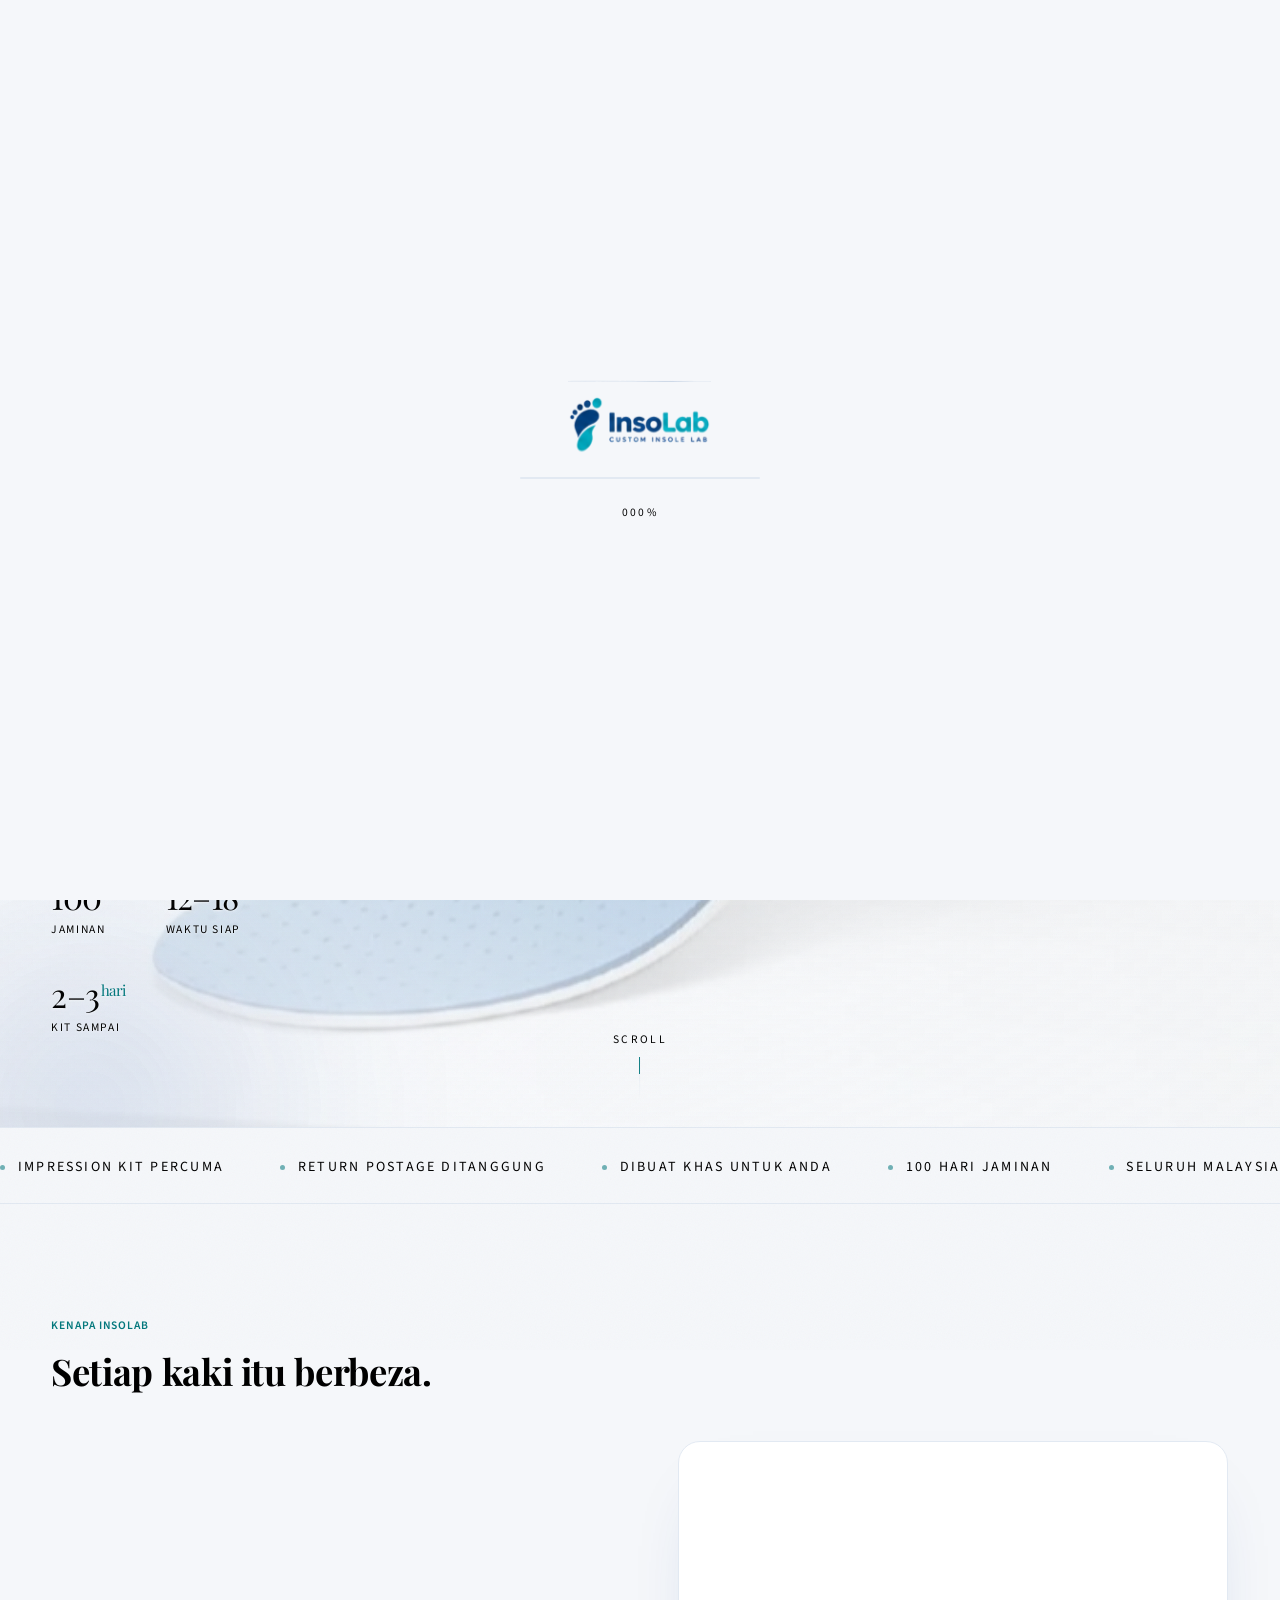
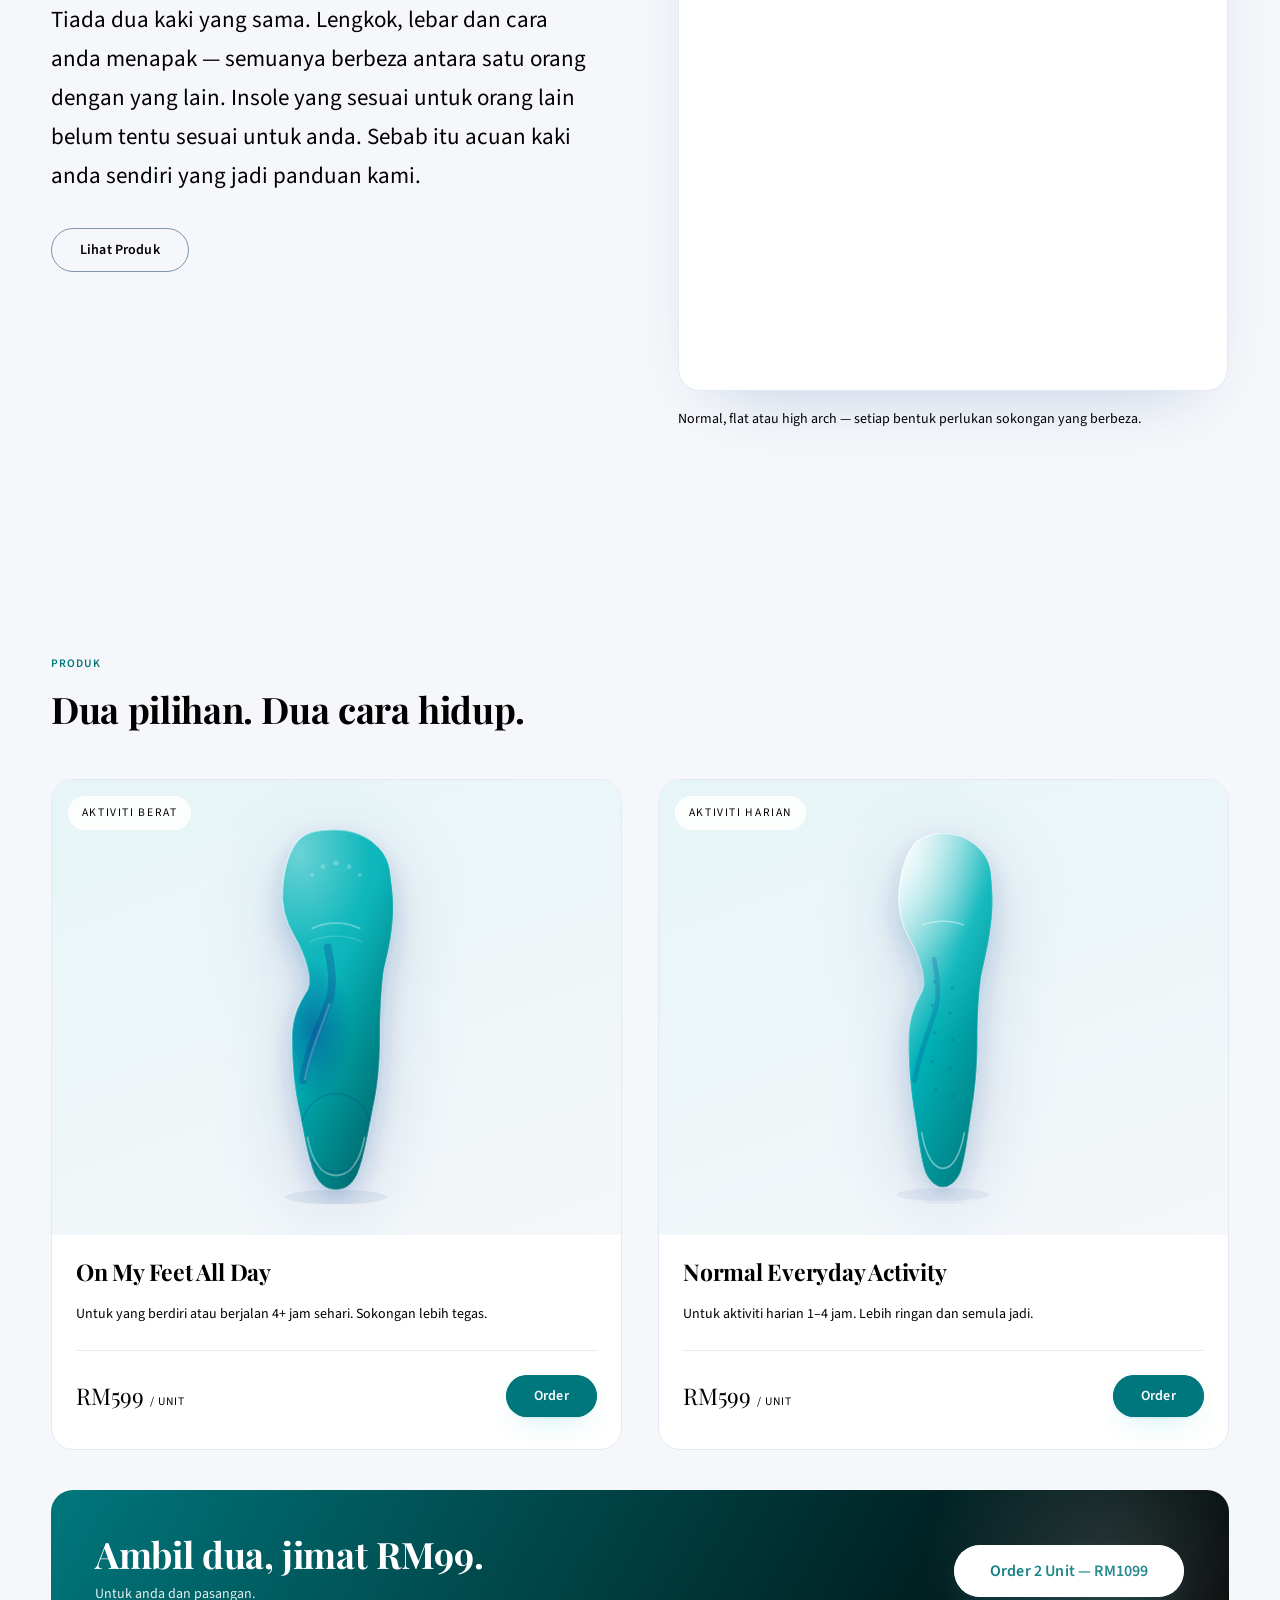
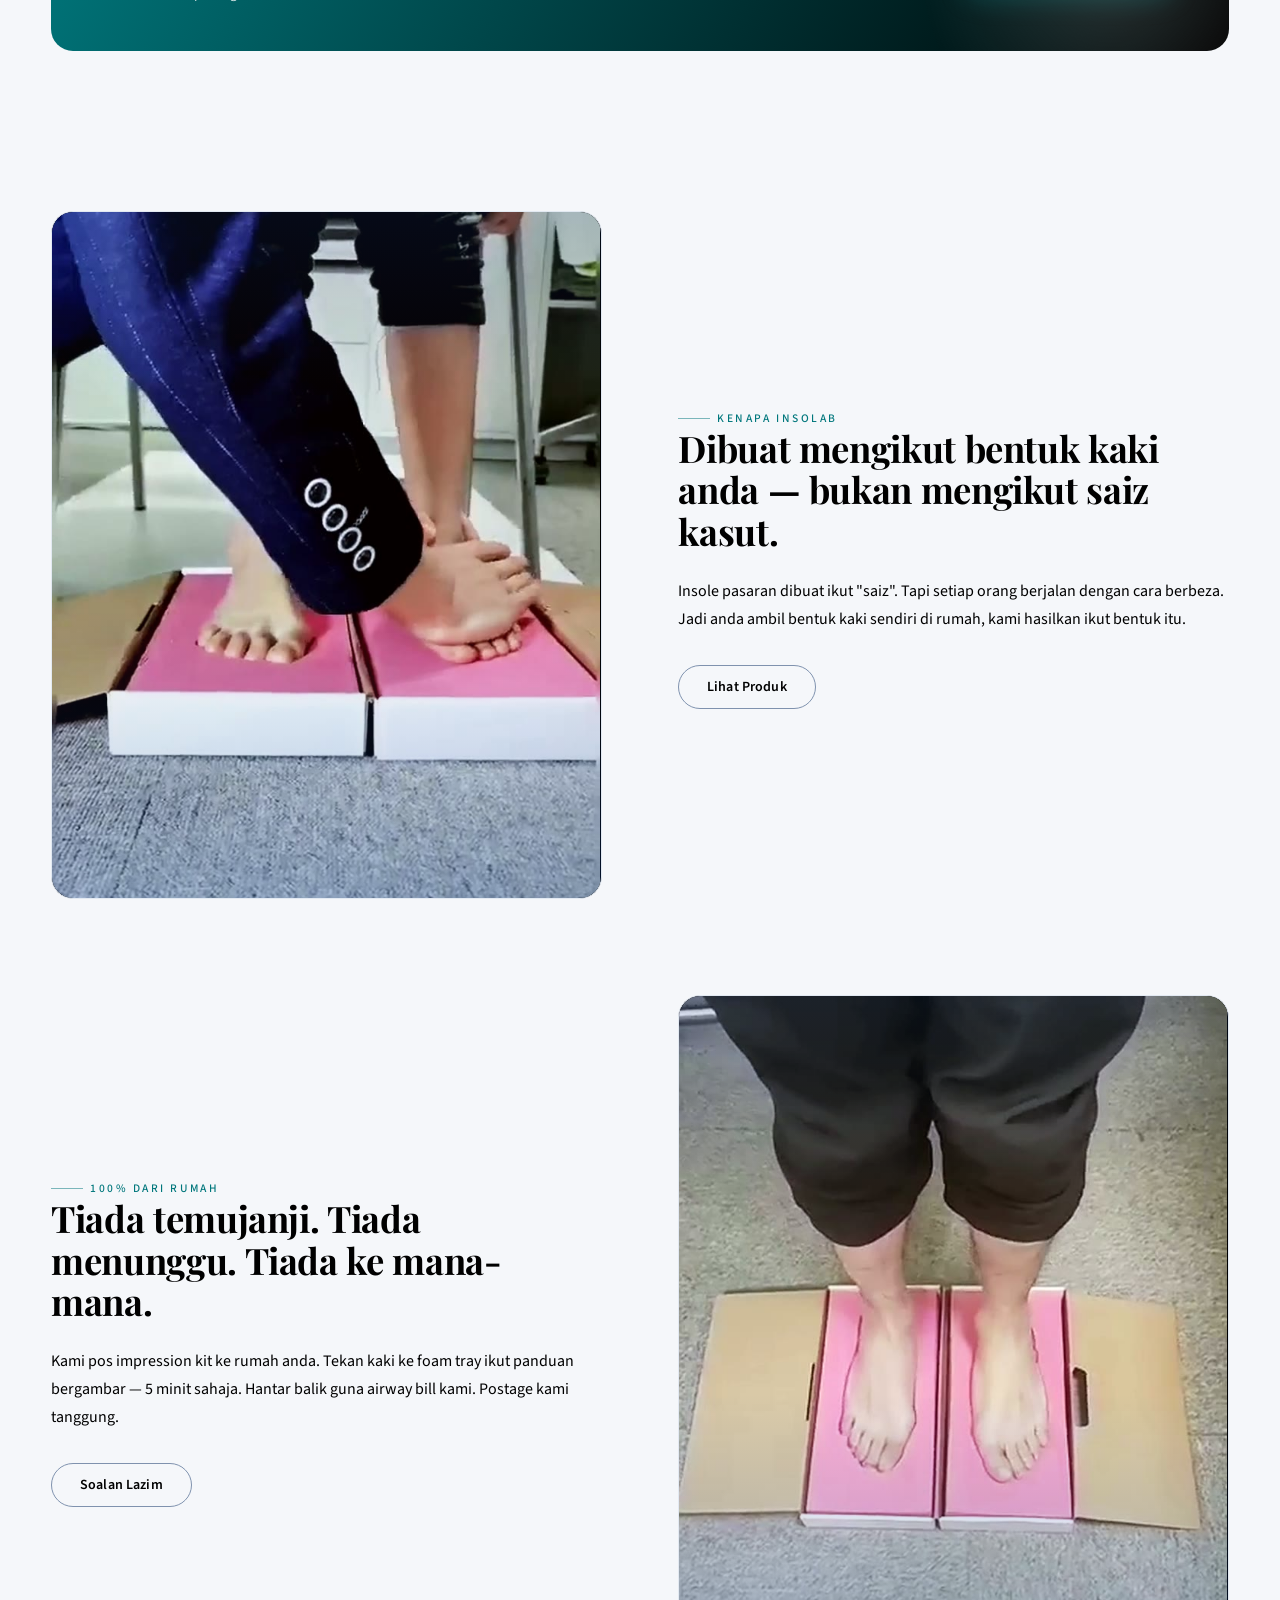
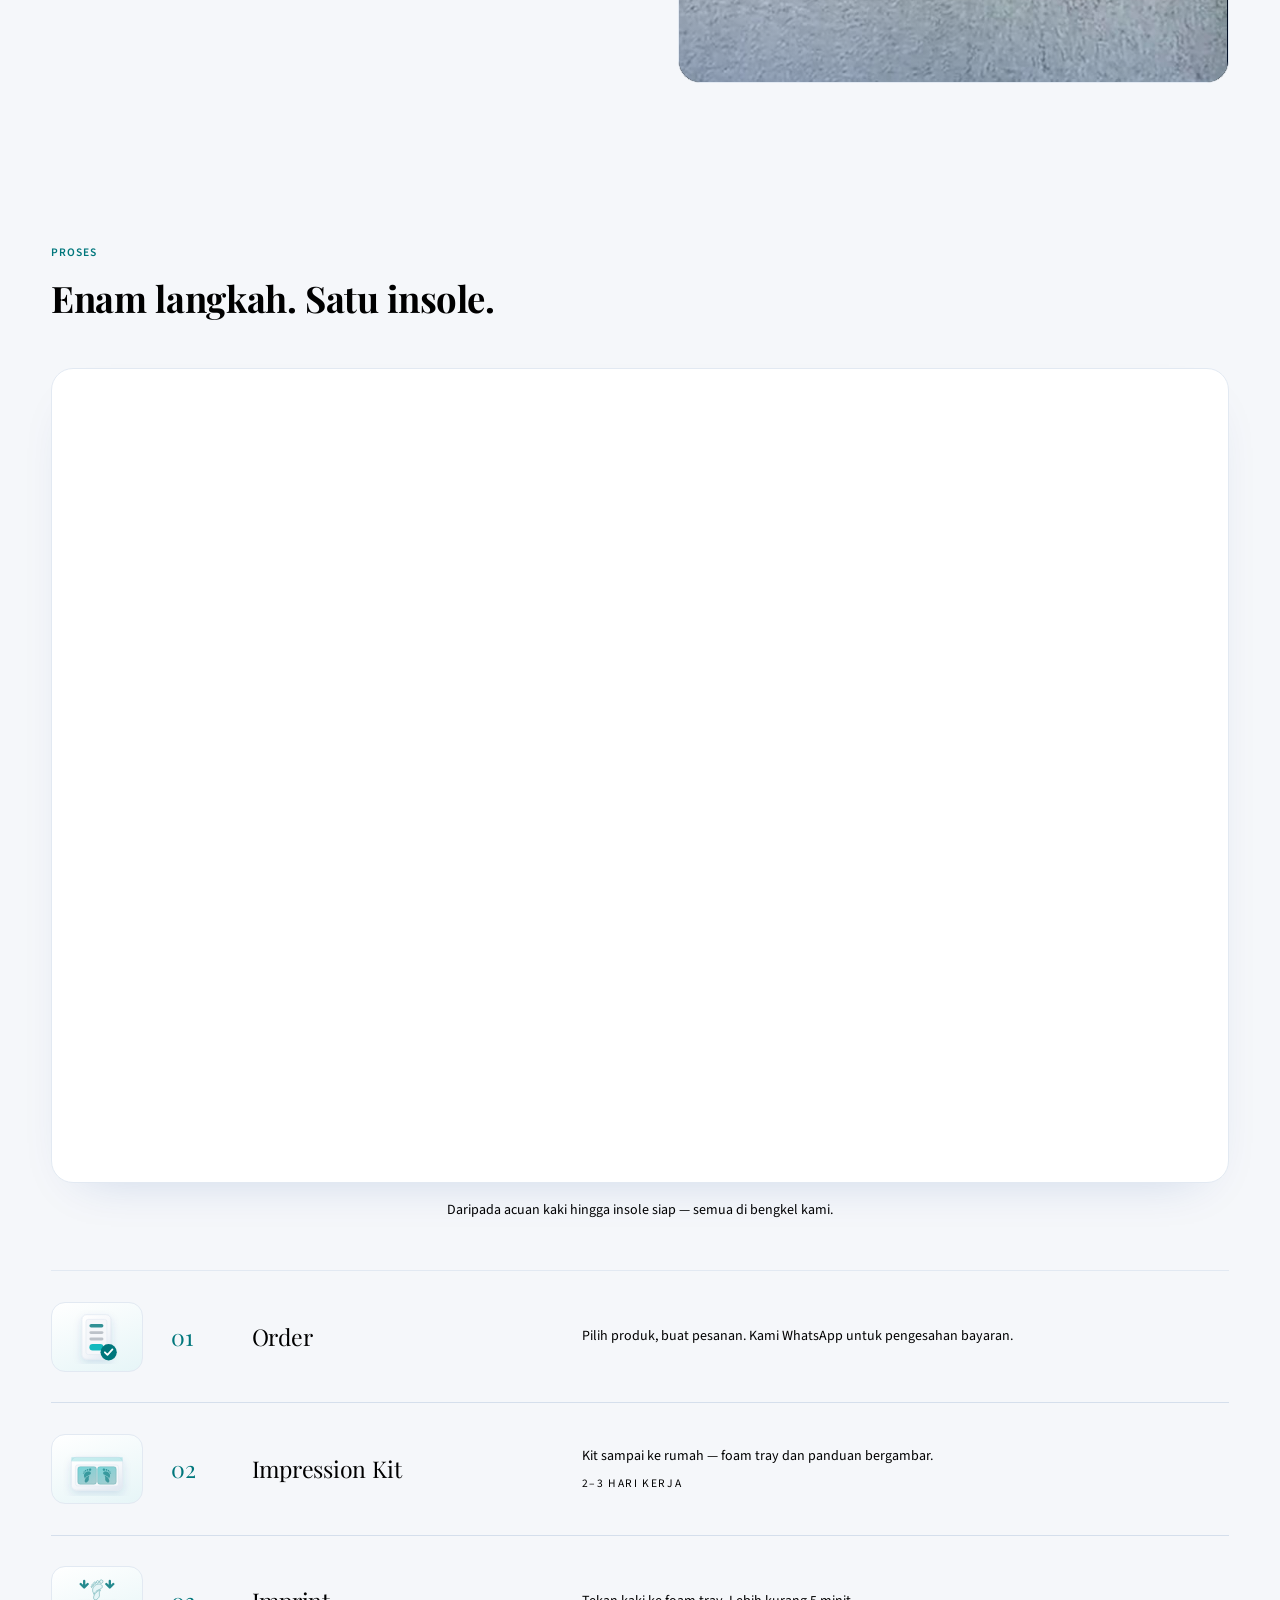
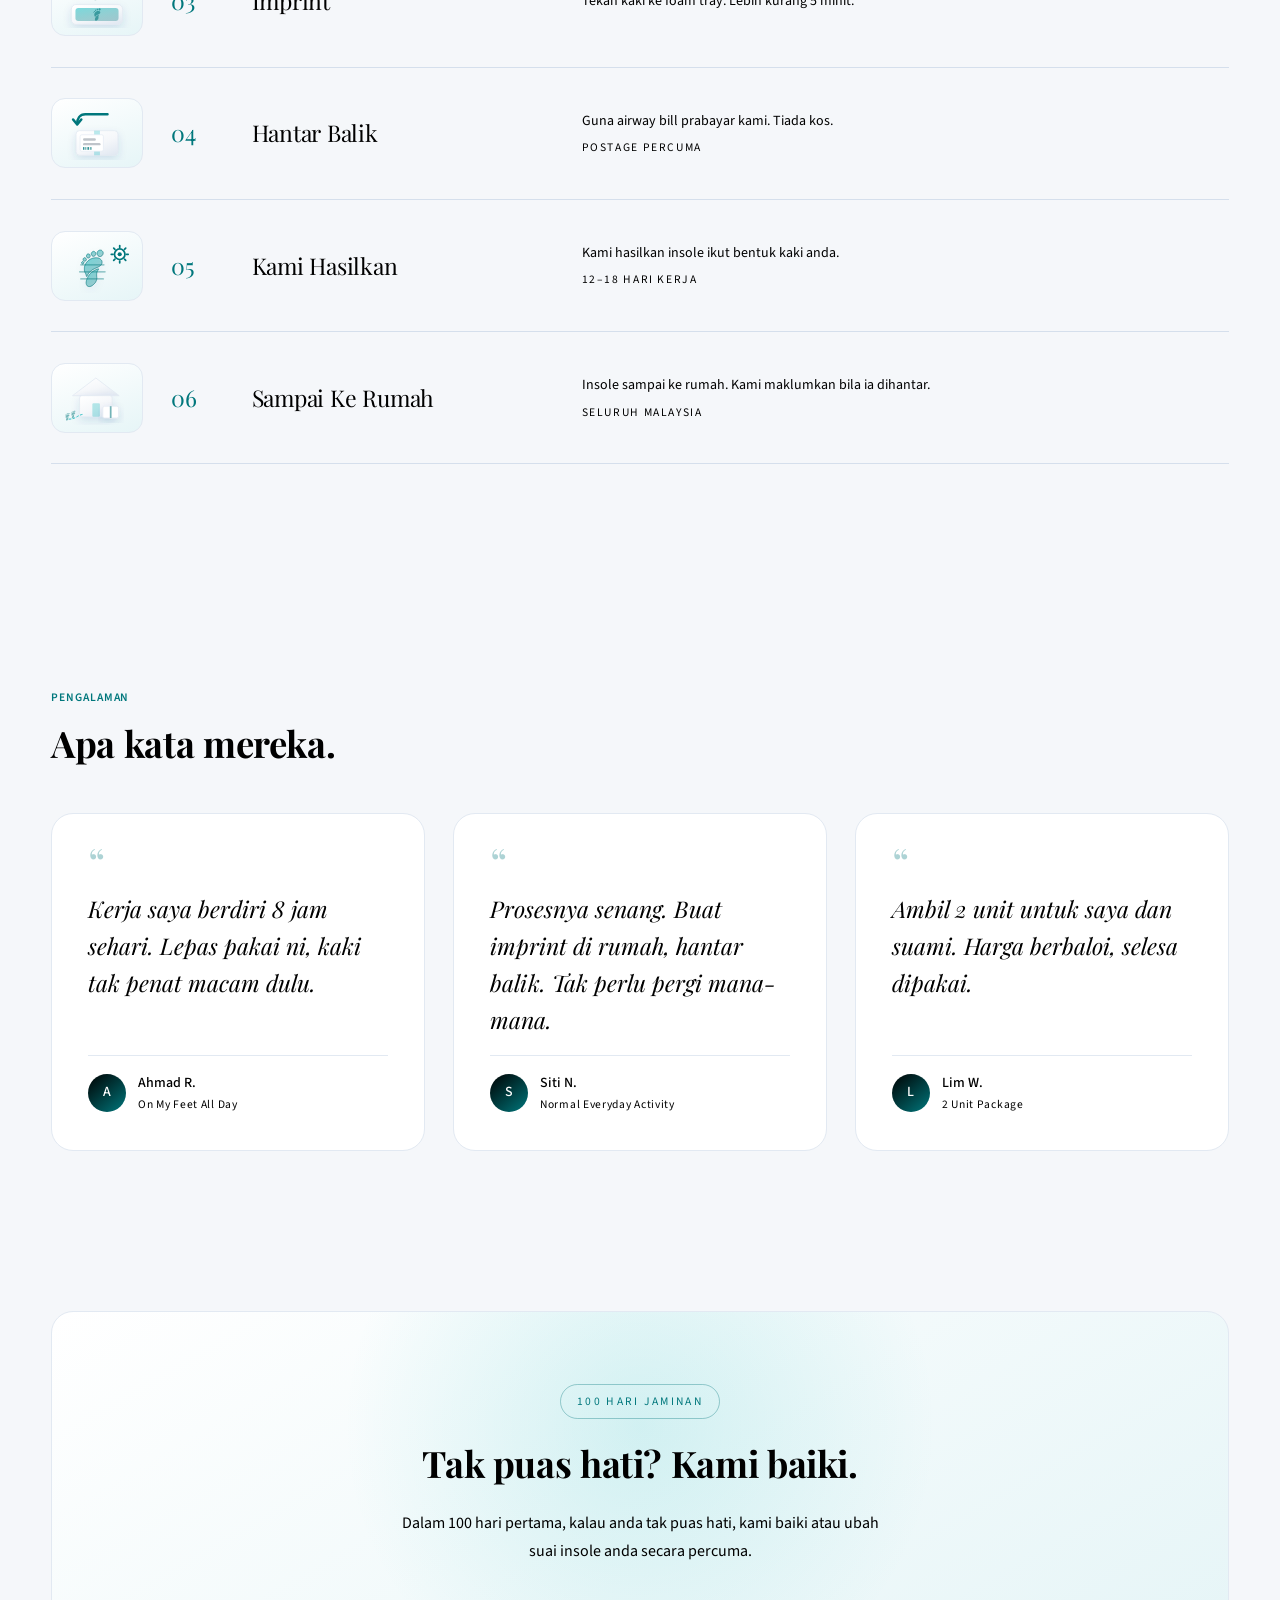
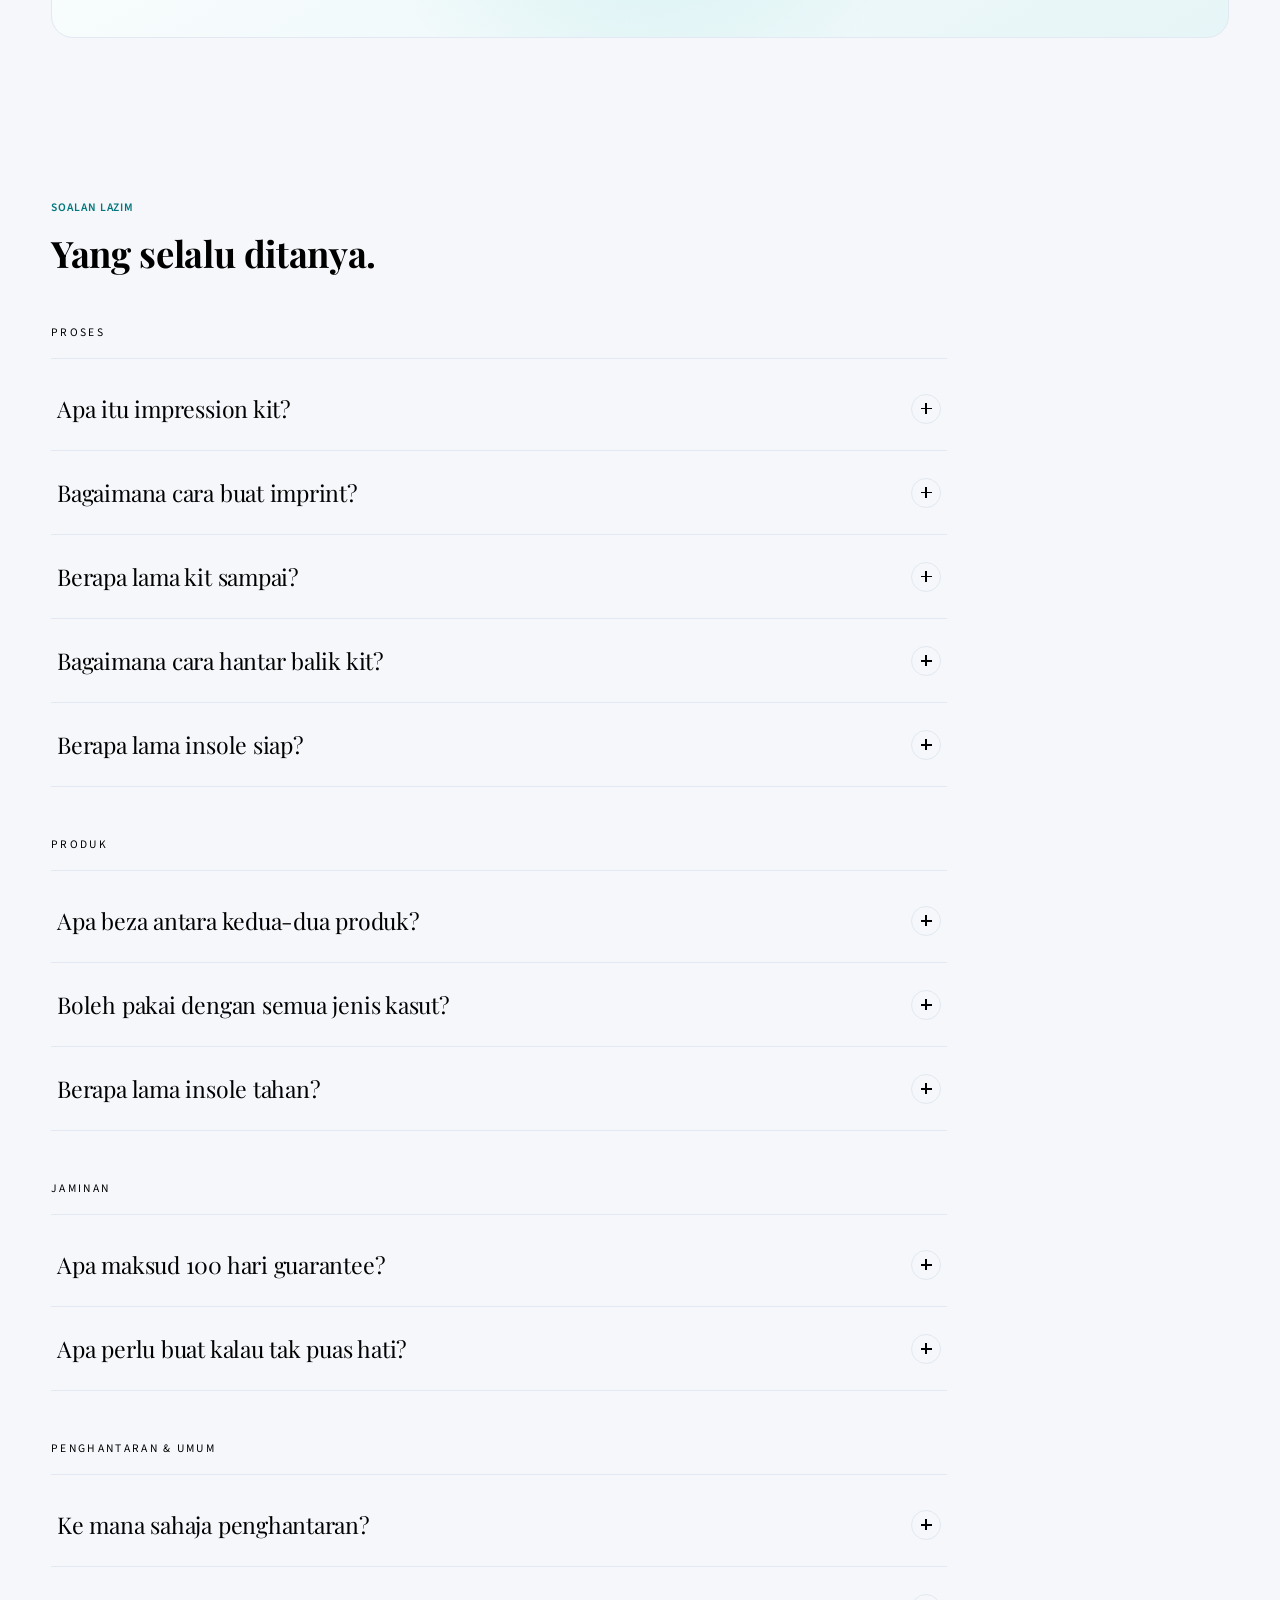
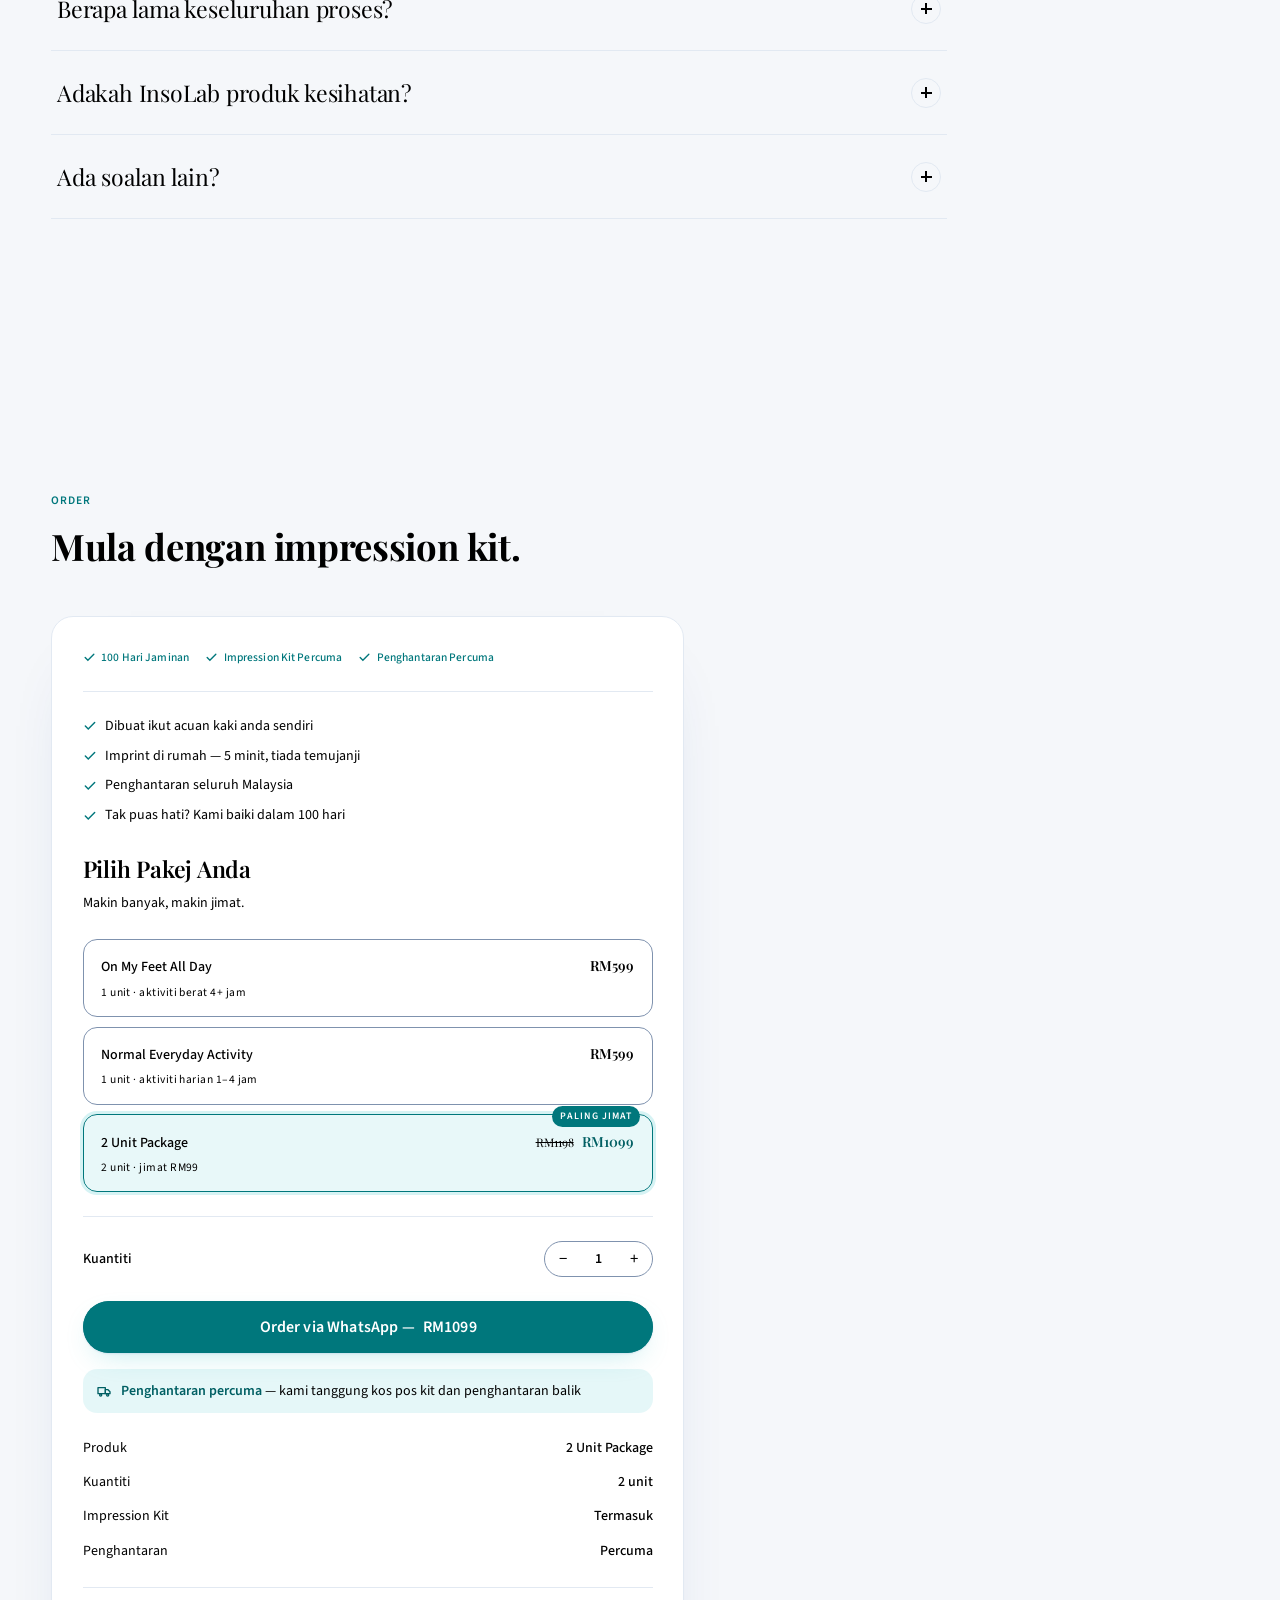
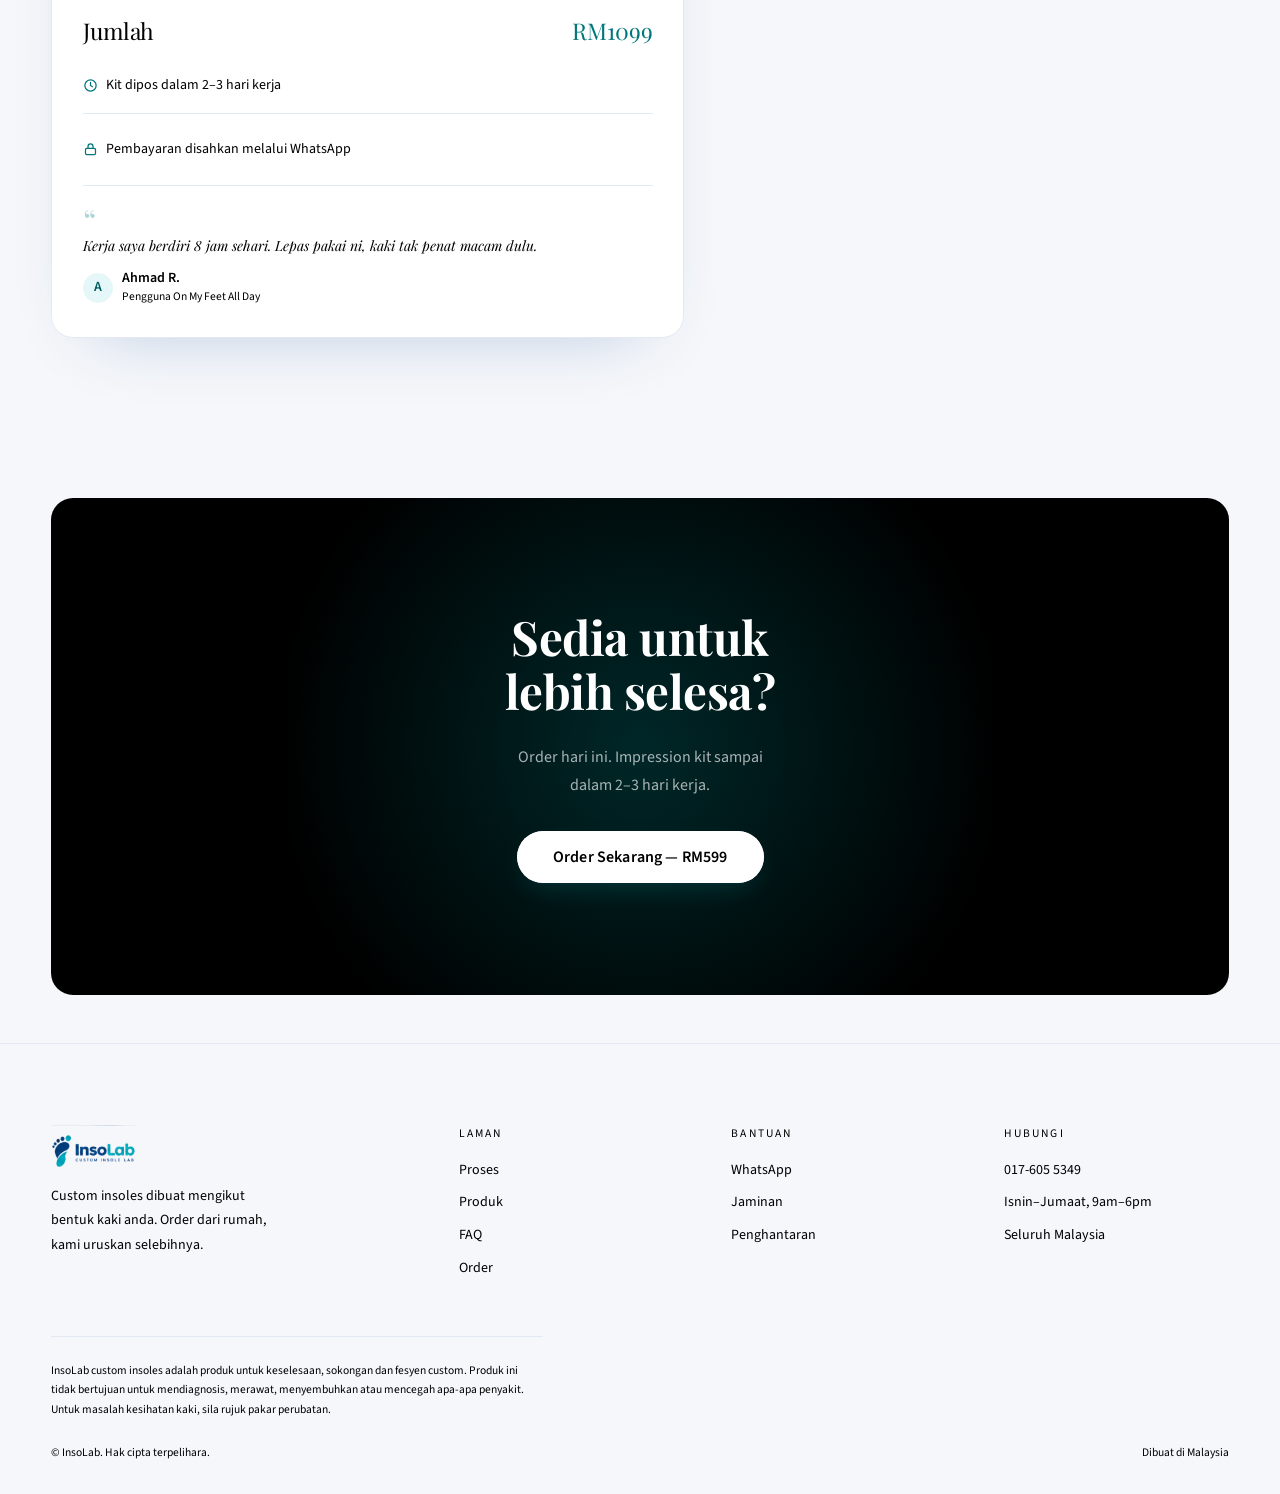
==== commit d890b255: "Update pricing: RM599 (1 unit), RM1099 (2 unit)" ====
--- a/index.html
+++ b/index.html
@@ -17,7 +17,7 @@
   <script defer src="lib/gsap.min.js"></script>
   <script defer src="lib/ScrollTrigger.min.js"></script>
   <script defer src="js/main.min.js?v=42"></script>
-  <script type="application/ld+json">{"@context":"https://schema.org","@type":"Product","name":"InsoLab Custom Insoles","description":"Custom insoles dibuat ikut acuan kaki anda sendiri","brand":{"@type":"Brand","name":"InsoLab"},"offers":{"@type":"Offer","priceCurrency":"MYR","price":"399","availability":"https://schema.org/InStock"}}</script>
+  <script type="application/ld+json">{"@context":"https://schema.org","@type":"Product","name":"InsoLab Custom Insoles","description":"Custom insoles dibuat ikut acuan kaki anda sendiri","brand":{"@type":"Brand","name":"InsoLab"},"offers":{"@type":"Offer","priceCurrency":"MYR","price":"599","availability":"https://schema.org/InStock"}}</script>
 </head>
 <body class="is-loading">
 
@@ -98,7 +98,7 @@
       </p>
 
       <div class="hero-actions">
-        <a href="https://wa.me/60176055349?text=Saya%20nak%20order%20InsoLab" class="btn btn--primary btn--lg" target="_blank" rel="noopener">Order Sekarang — RM399</a>
+        <a href="https://wa.me/60176055349?text=Saya%20nak%20order%20InsoLab" class="btn btn--primary btn--lg" target="_blank" rel="noopener">Order Sekarang — RM599</a>
         <a href="#process" class="btn btn--ghost btn--lg">Cara Ia Berfungsi</a>
       </div>
 
@@ -224,7 +224,7 @@
             Untuk yang berdiri atau berjalan 4+ jam sehari. Sokongan lebih tegas.
           </p>
           <div class="product-foot">
-            <div class="product-price">RM399 <small>/ unit</small></div>
+            <div class="product-price">RM599 <small>/ unit</small></div>
             <a href="https://wa.me/60176055349?text=Saya%20nak%20order%20InsoLab" class="btn btn--primary" target="_blank" rel="noopener">Order</a>
           </div>
         </div>
@@ -241,7 +241,7 @@
             Untuk aktiviti harian 1–4 jam. Lebih ringan dan semula jadi.
           </p>
           <div class="product-foot">
-            <div class="product-price">RM399 <small>/ unit</small></div>
+            <div class="product-price">RM599 <small>/ unit</small></div>
             <a href="https://wa.me/60176055349?text=Saya%20nak%20order%20InsoLab" class="btn btn--primary" target="_blank" rel="noopener">Order</a>
           </div>
         </div>
@@ -253,7 +253,7 @@
         <h3>Ambil dua, jimat RM99.</h3>
         <p>Untuk anda dan pasangan.</p>
       </div>
-      <a href="https://wa.me/60176055349?text=Saya%20nak%20order%20InsoLab" class="btn btn--primary btn--lg" target="_blank" rel="noopener">Order 2 Unit — RM699</a>
+      <a href="https://wa.me/60176055349?text=Saya%20nak%20order%20InsoLab" class="btn btn--primary btn--lg" target="_blank" rel="noopener">Order 2 Unit — RM1099</a>
     </div>
   </div>
 </section>
@@ -709,7 +709,7 @@
             <button type="button" class="pick" data-product="omfad-1">
               <span class="pick-top">
                 <span class="pick-name">On My Feet All Day</span>
-                <span class="pick-price">RM399</span>
+                <span class="pick-price">RM599</span>
               </span>
               <span class="pick-meta">1 unit · aktiviti berat 4+ jam</span>
             </button>
@@ -717,7 +717,7 @@
             <button type="button" class="pick" data-product="nea-1">
               <span class="pick-top">
                 <span class="pick-name">Normal Everyday Activity</span>
-                <span class="pick-price">RM399</span>
+                <span class="pick-price">RM599</span>
               </span>
               <span class="pick-meta">1 unit · aktiviti harian 1–4 jam</span>
             </button>
@@ -726,7 +726,7 @@
               <span class="pick-badge">PALING JIMAT</span>
               <span class="pick-top">
                 <span class="pick-name">2 Unit Package</span>
-                <span class="pick-price"><s>RM798</s> RM699</span>
+                <span class="pick-price"><s>RM1198</s> RM1099</span>
               </span>
               <span class="pick-meta">2 unit · jimat RM99</span>
             </button>
@@ -744,7 +744,7 @@
           <!-- Checkout button sits directly under the quantity, above the
                summary: price is on the button so the next step is obvious. -->
           <a href="https://wa.me/60176055349?text=Saya%20nak%20order%20InsoLab" class="btn btn--primary btn--lg btn--block buybox-cta" target="_blank" rel="noopener">
-            Order via WhatsApp — <span id="cta-total-bb">RM699</span>
+            Order via WhatsApp — <span id="cta-total-bb">RM1099</span>
           </a>
 
           <div class="buybox-ship">
@@ -761,7 +761,7 @@
 
           <div class="summary-total">
             <span>Jumlah</span>
-            <span id="sum-total">RM699</span>
+            <span id="sum-total">RM1099</span>
           </div>
 
           <div class="buybox-urgency">
@@ -799,7 +799,7 @@
       <div class="cta-final-inner">
         <h2>Sedia untuk lebih selesa?</h2>
         <p>Order hari ini. Impression kit sampai dalam 2–3 hari kerja.</p>
-        <a href="https://wa.me/60176055349?text=Saya%20nak%20order%20InsoLab" class="btn btn--primary btn--lg" target="_blank" rel="noopener">Order Sekarang — RM399</a>
+        <a href="https://wa.me/60176055349?text=Saya%20nak%20order%20InsoLab" class="btn btn--primary btn--lg" target="_blank" rel="noopener">Order Sekarang — RM599</a>
       </div>
     </div>
   </div>
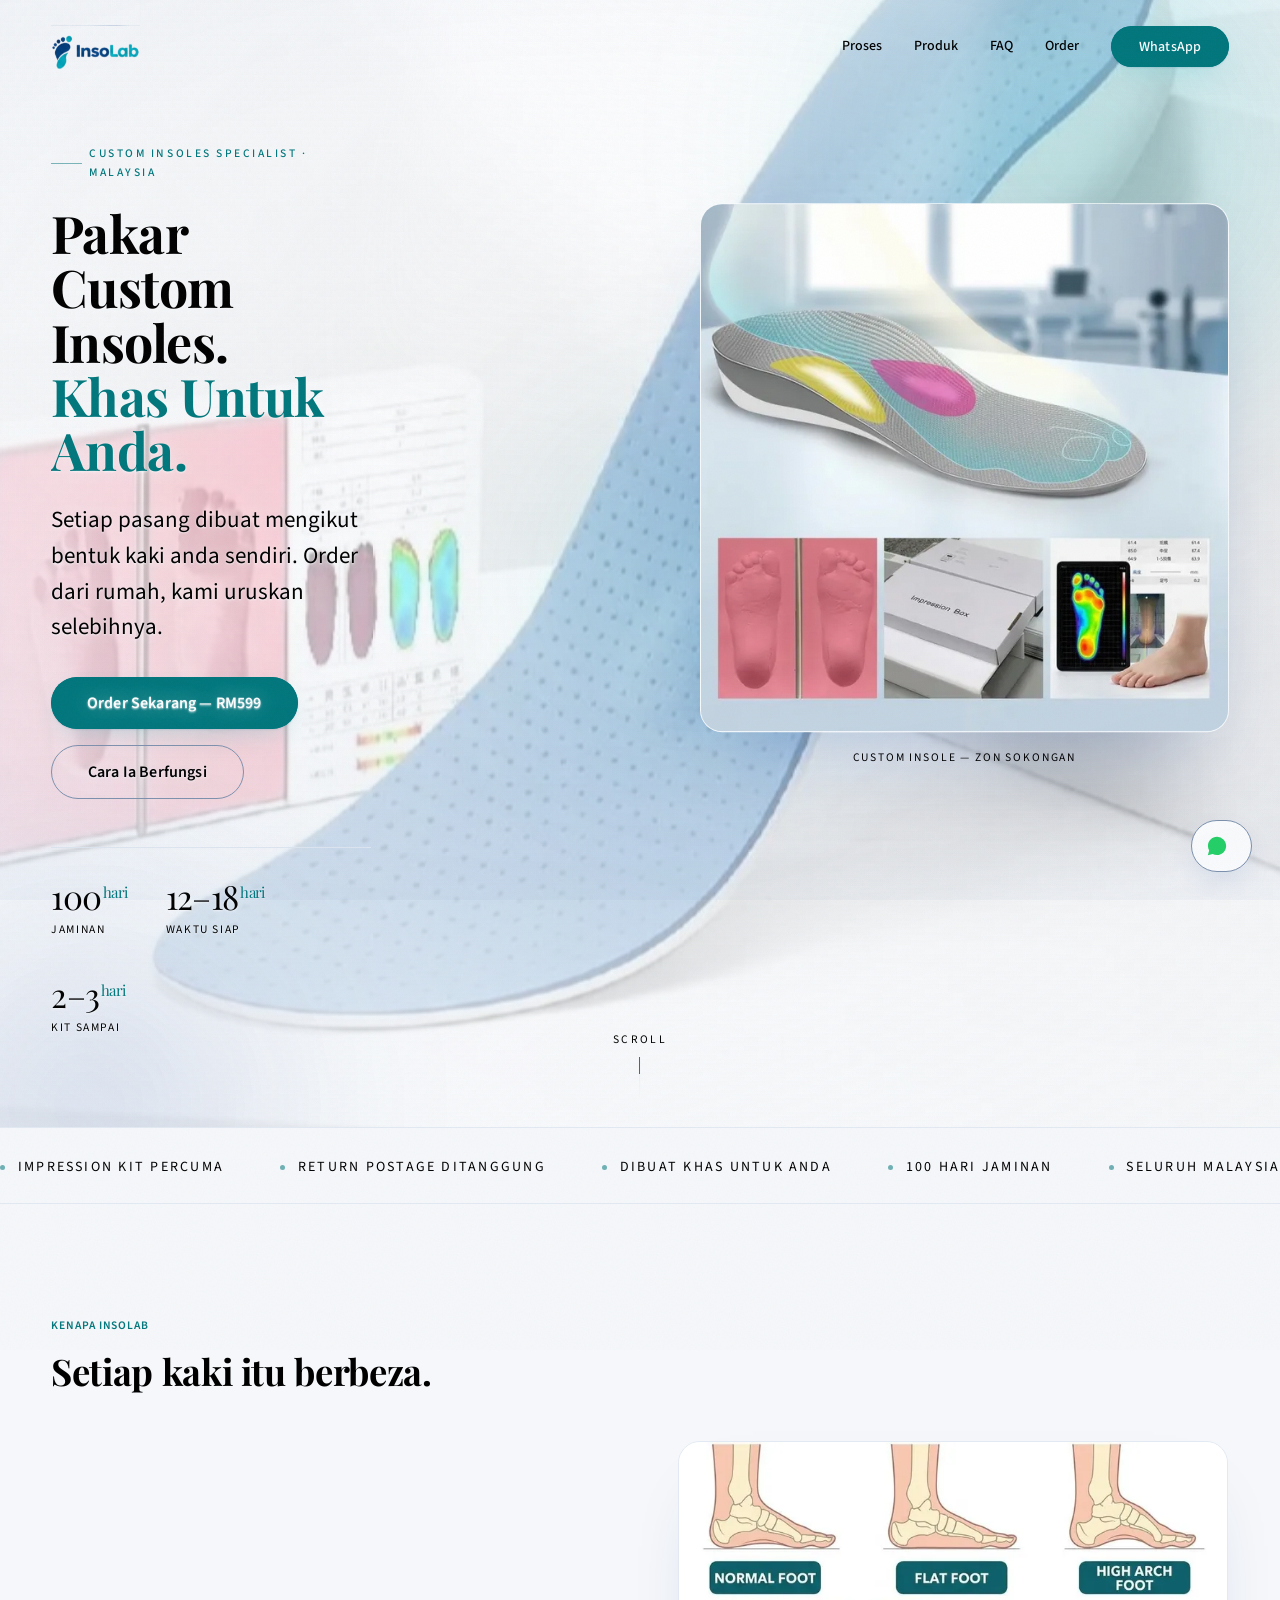
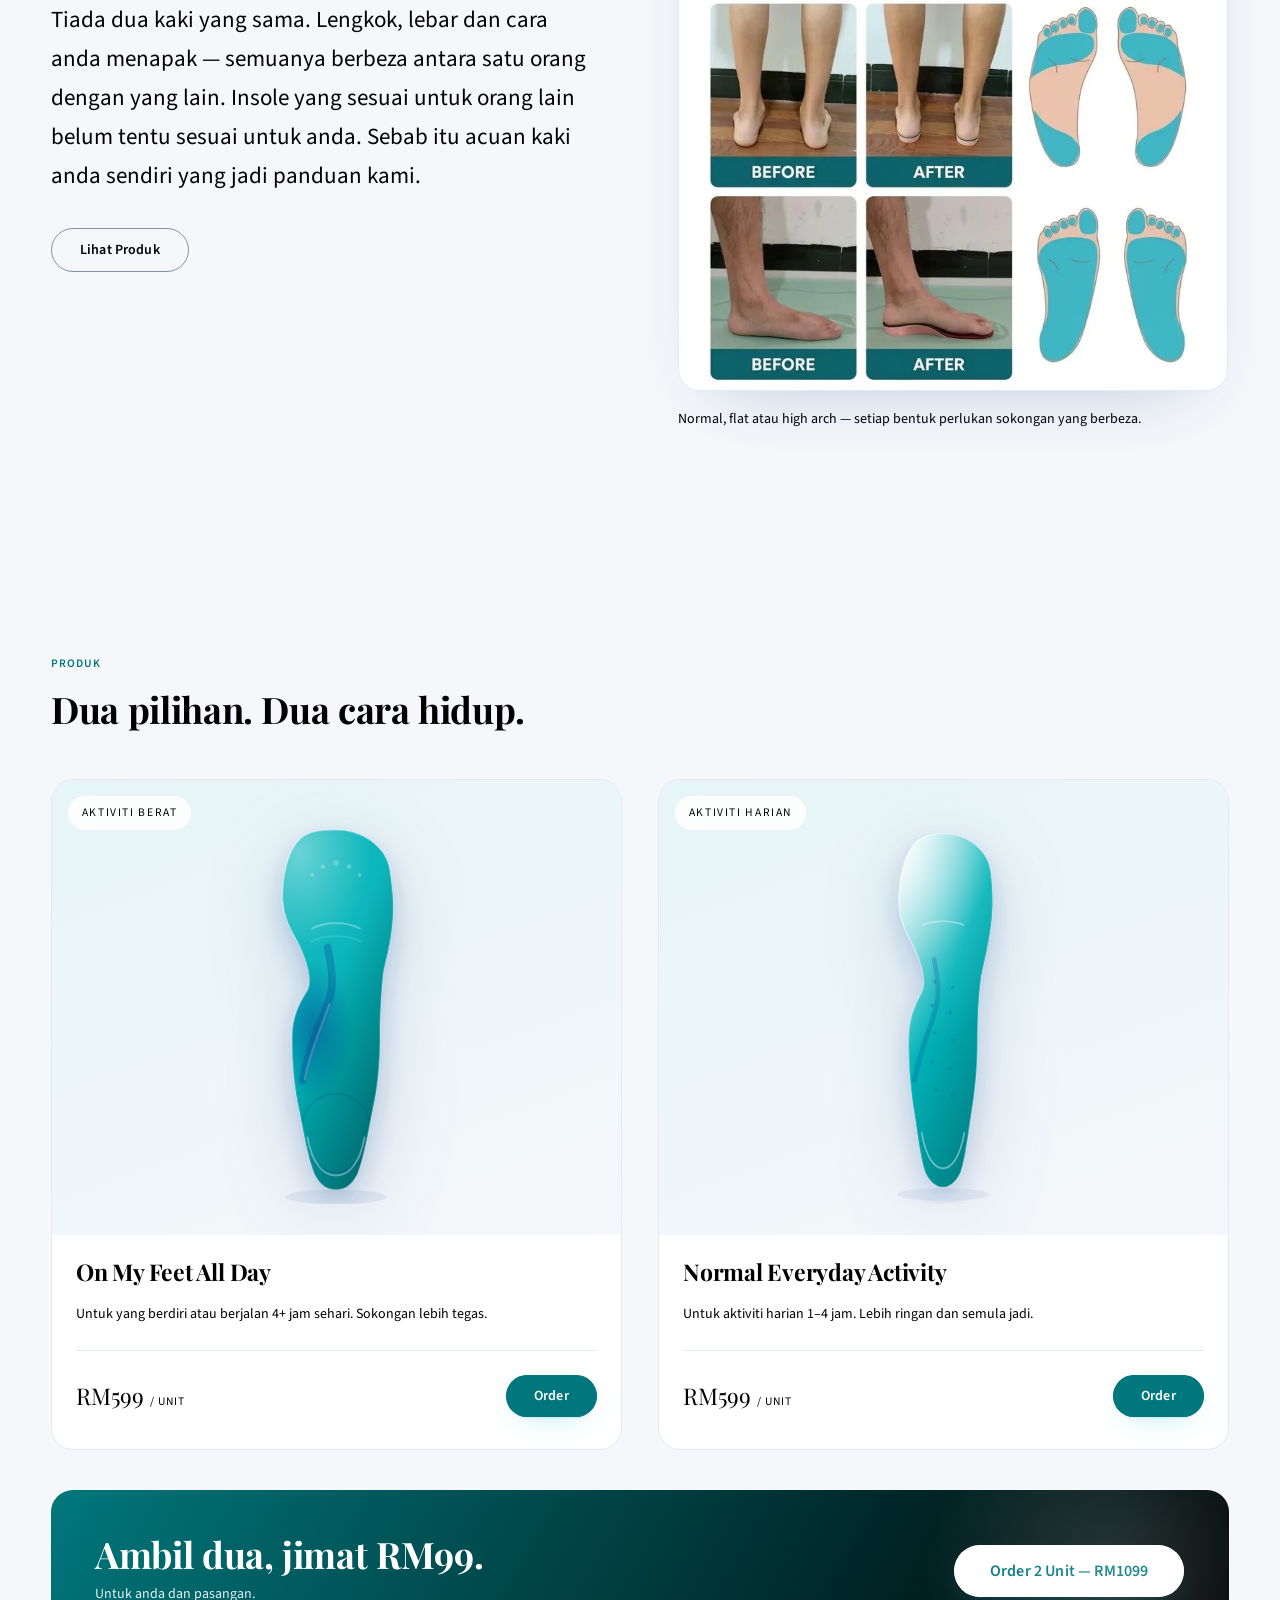
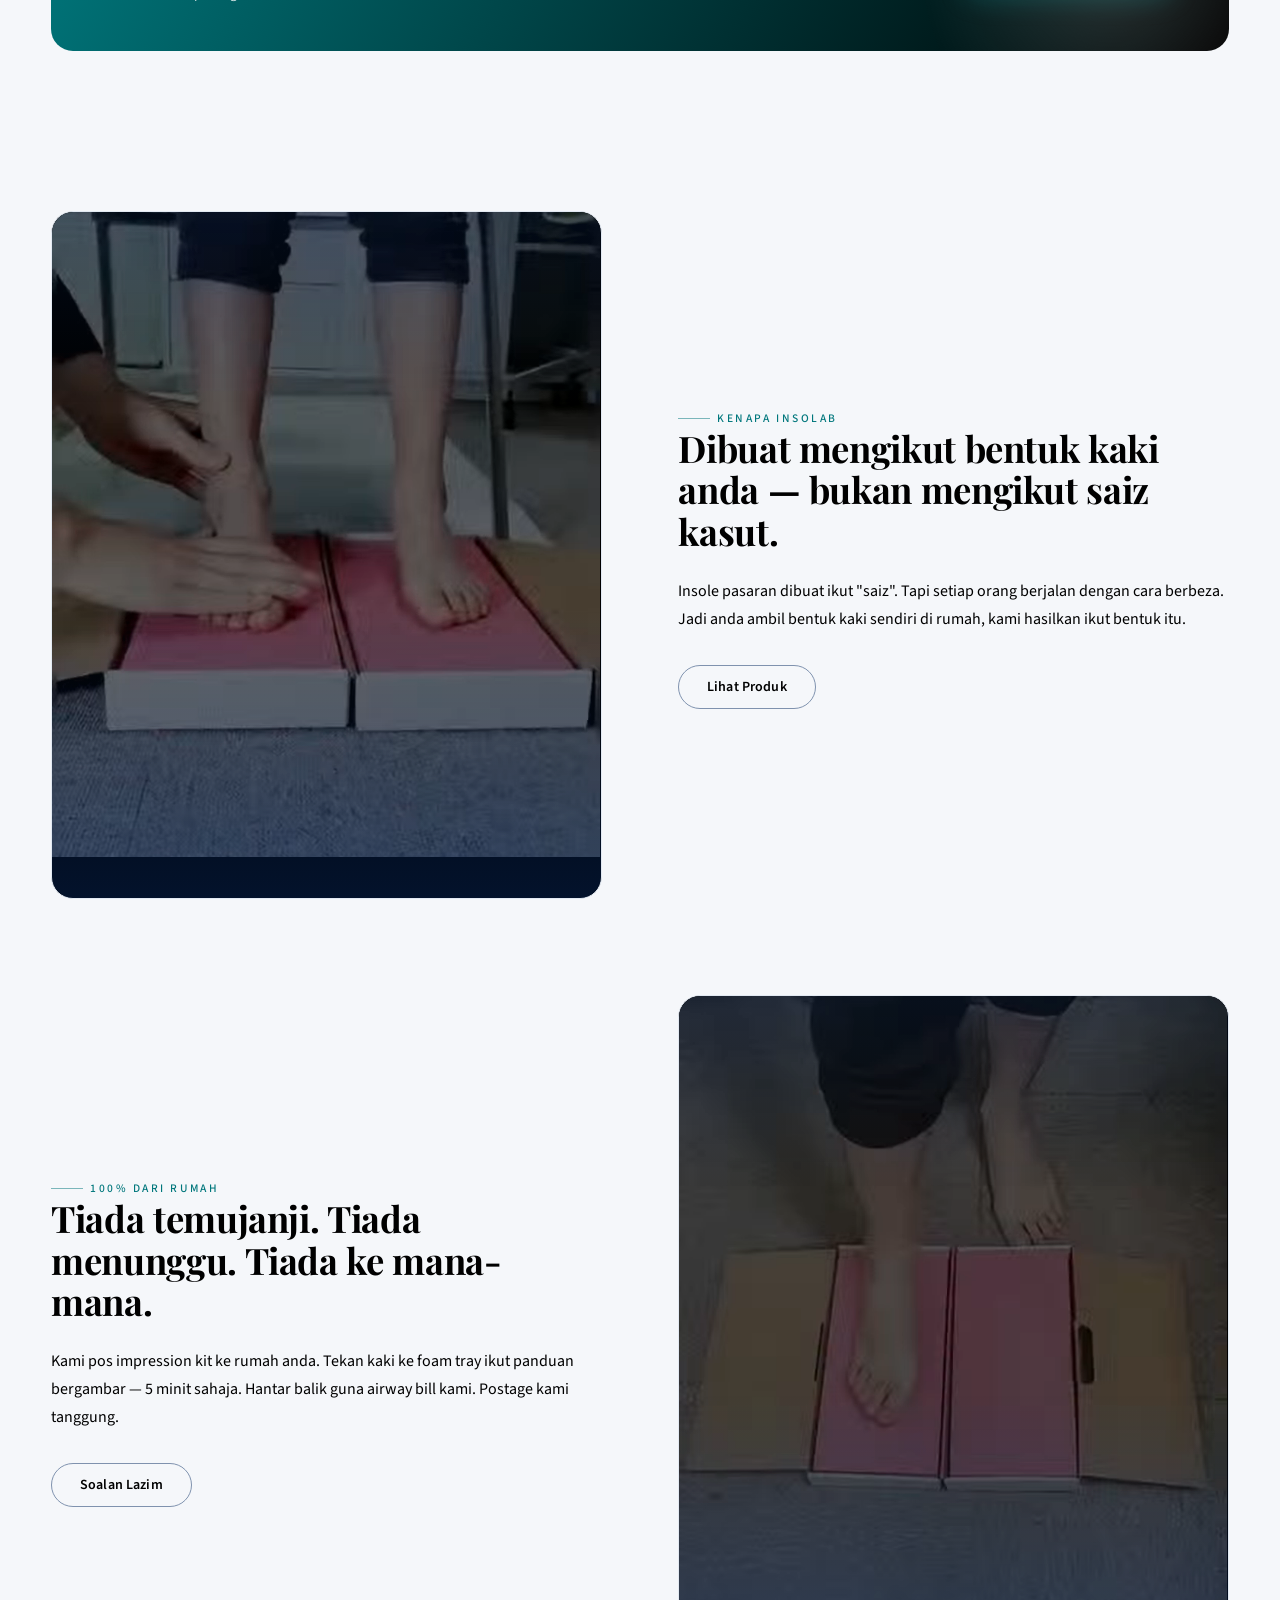
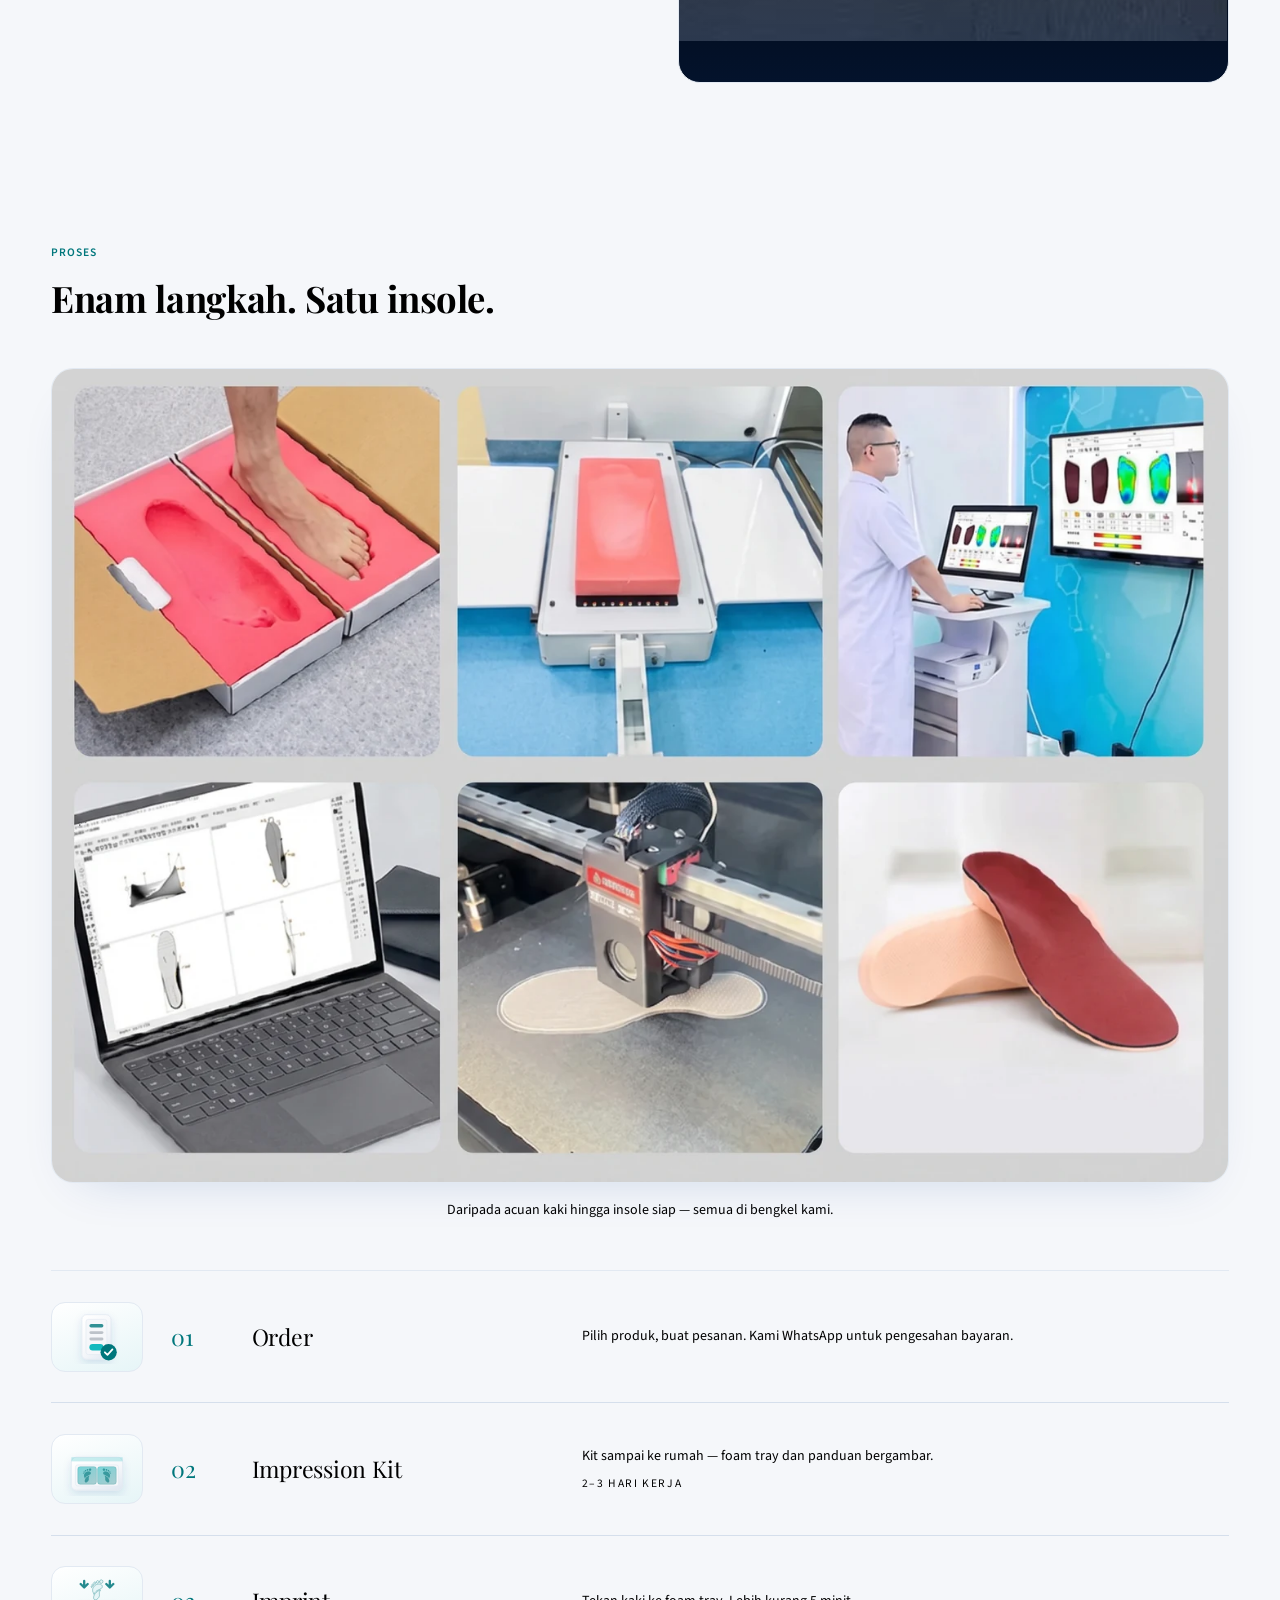
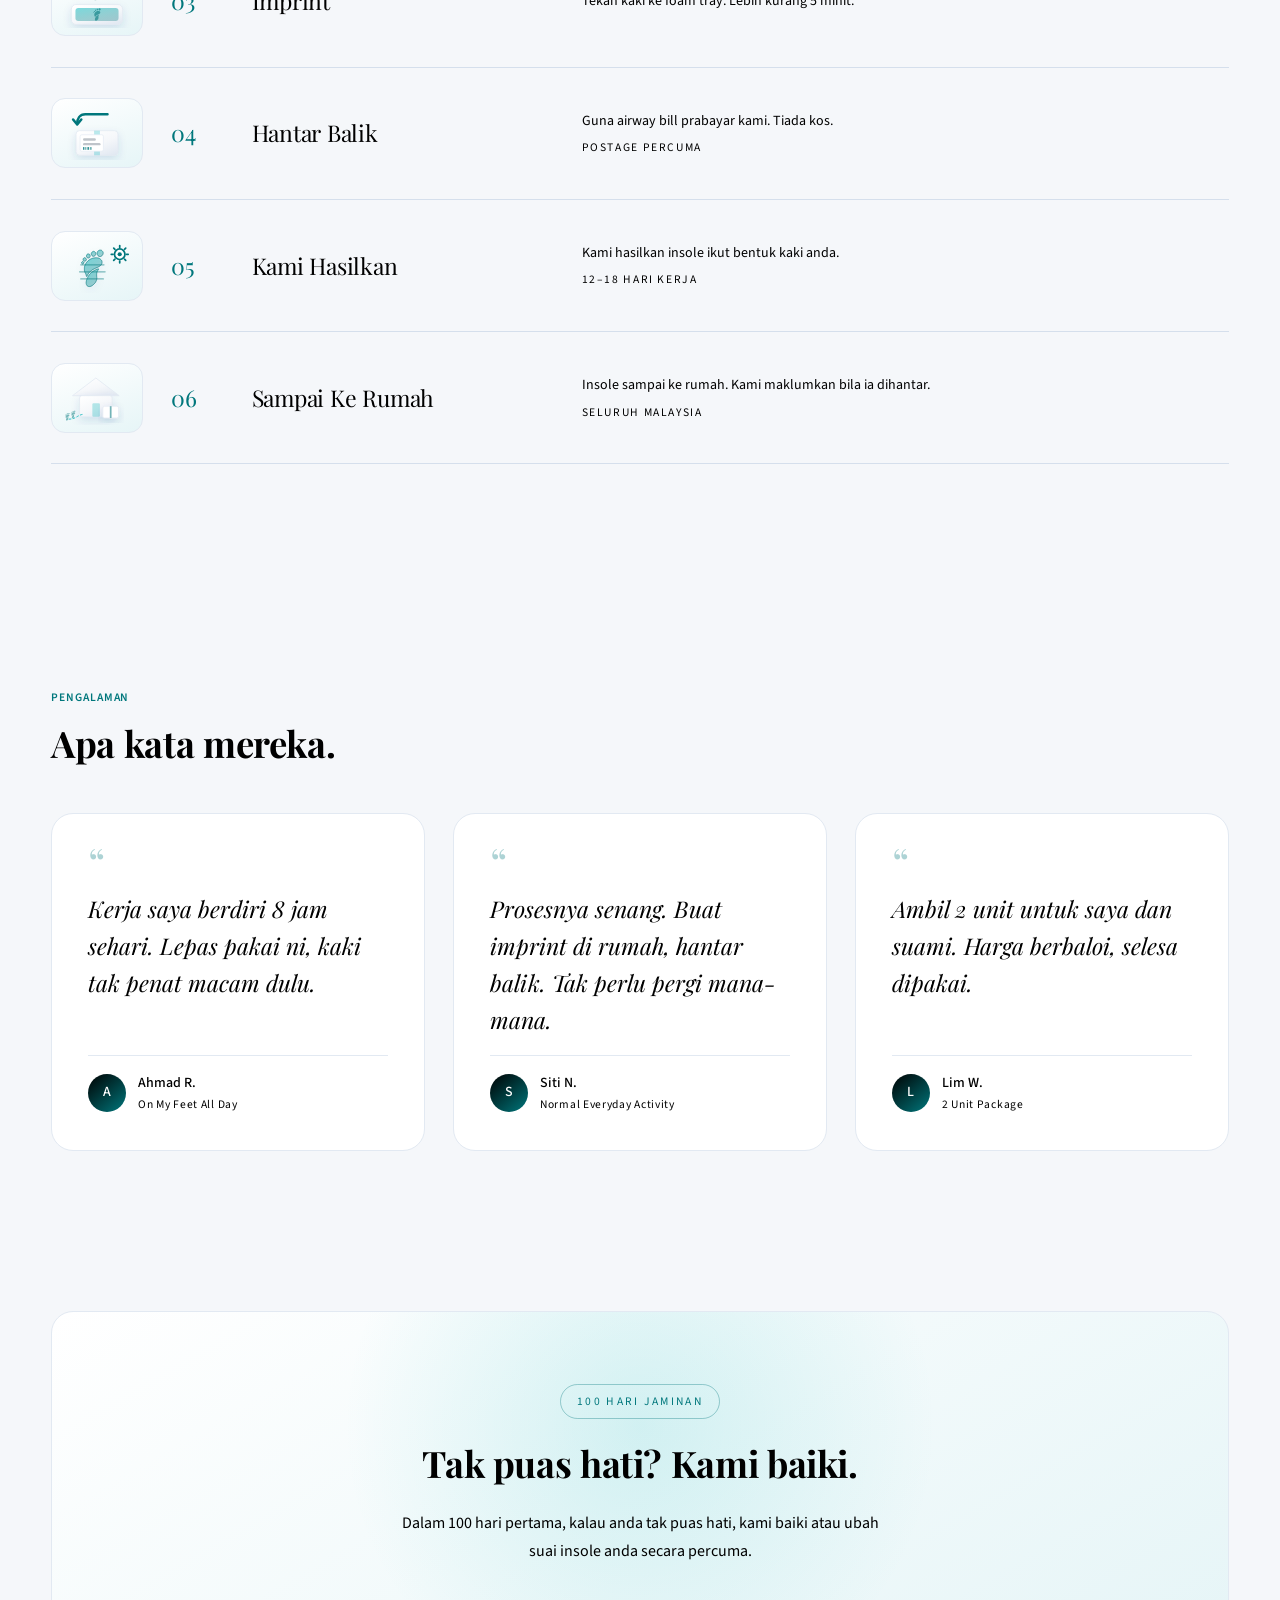
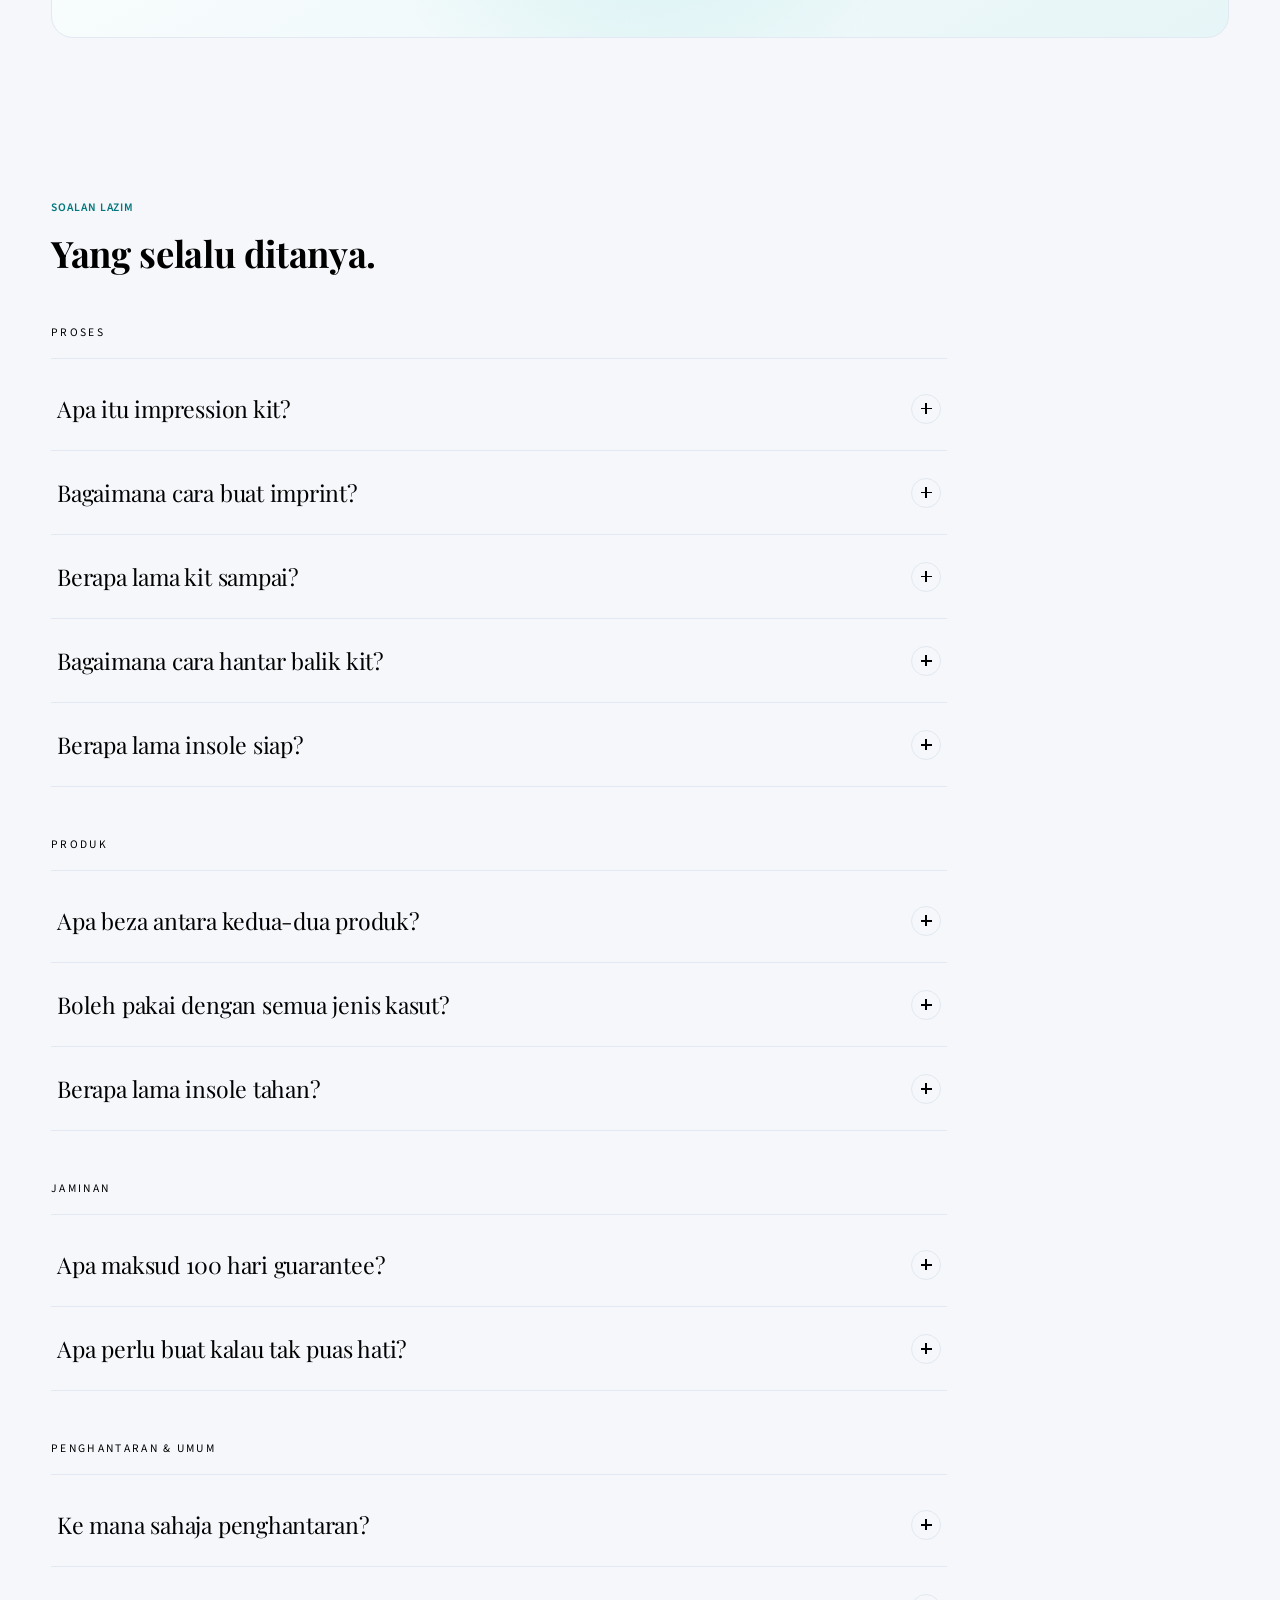
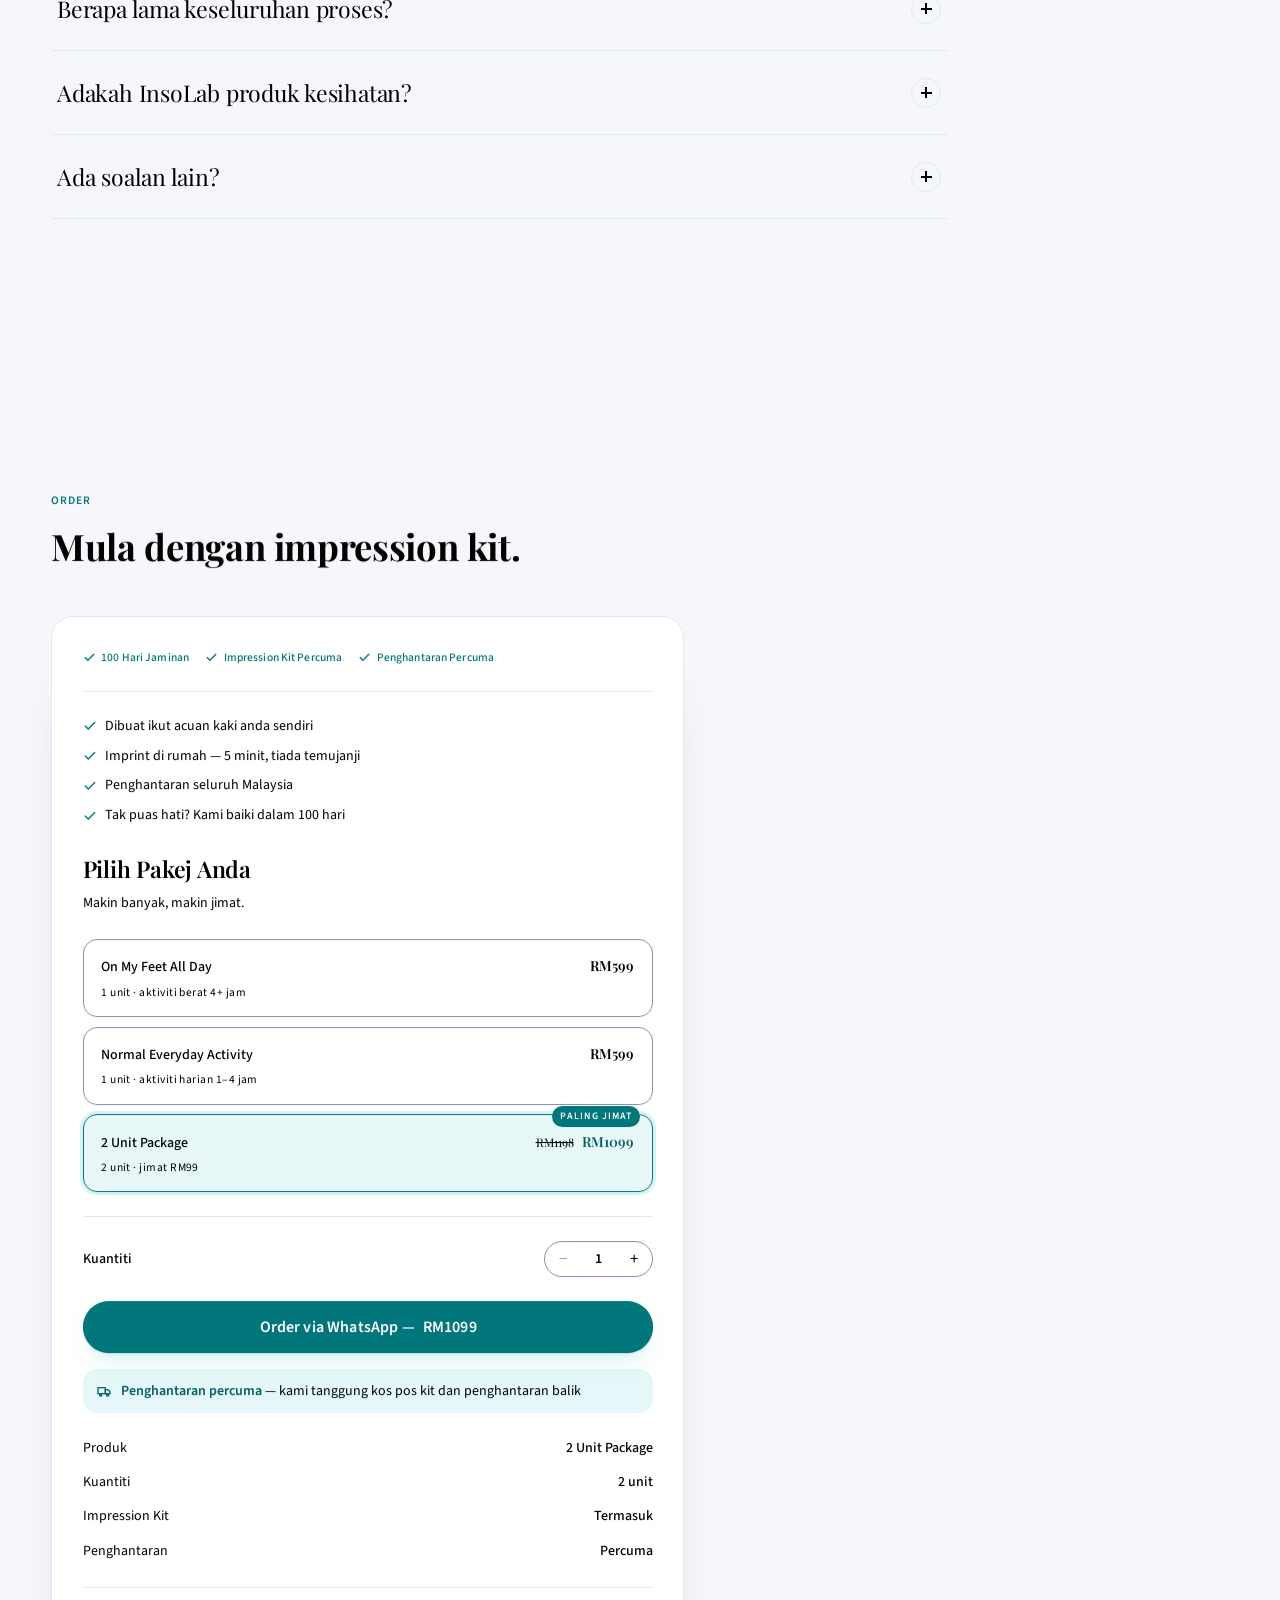
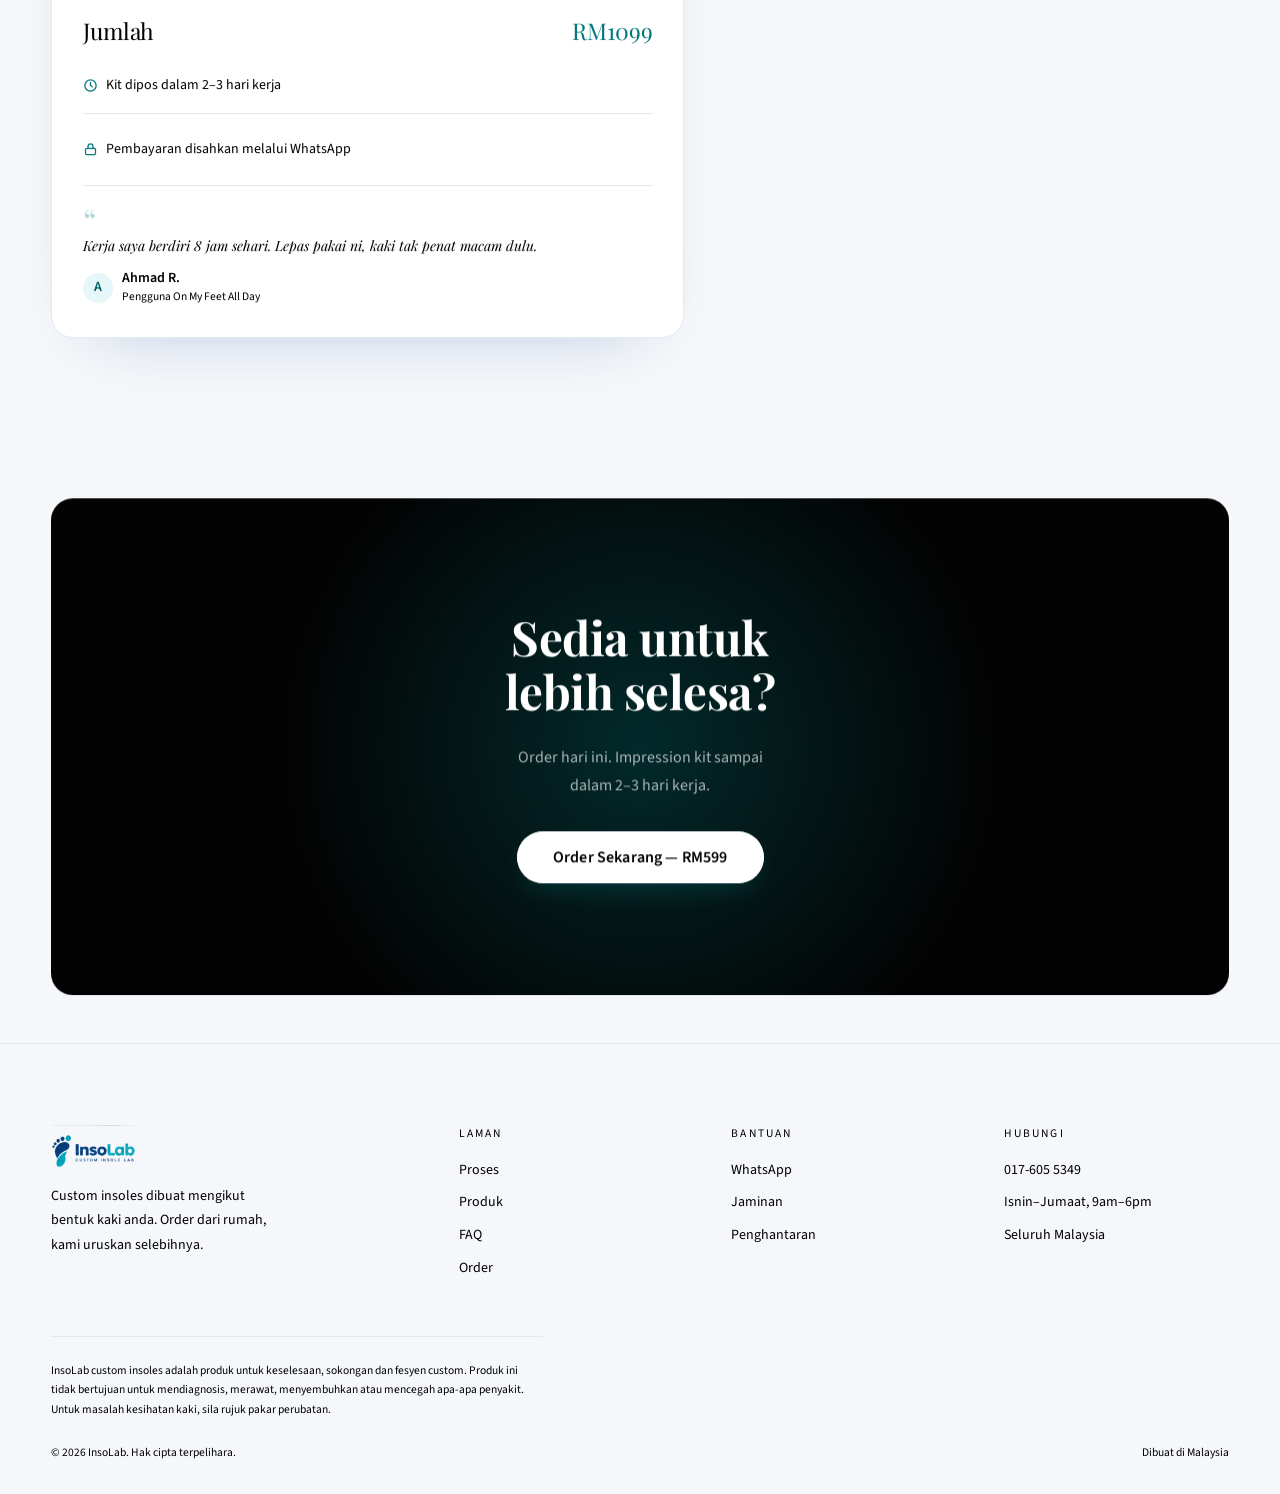
==== commit 834267d5: "Fix JS minification bug (https:// URLs broken)" ====
--- a/index.html
+++ b/index.html
@@ -16,7 +16,7 @@
   <script defer src="lib/lenis.min.js"></script>
   <script defer src="lib/gsap.min.js"></script>
   <script defer src="lib/ScrollTrigger.min.js"></script>
-  <script defer src="js/main.min.js?v=42"></script>
+  <script defer src="js/main.min.js?v=43"></script>
   <script type="application/ld+json">{"@context":"https://schema.org","@type":"Product","name":"InsoLab Custom Insoles","description":"Custom insoles dibuat ikut acuan kaki anda sendiri","brand":{"@type":"Brand","name":"InsoLab"},"offers":{"@type":"Offer","priceCurrency":"MYR","price":"599","availability":"https://schema.org/InStock"}}</script>
 </head>
 <body class="is-loading">
